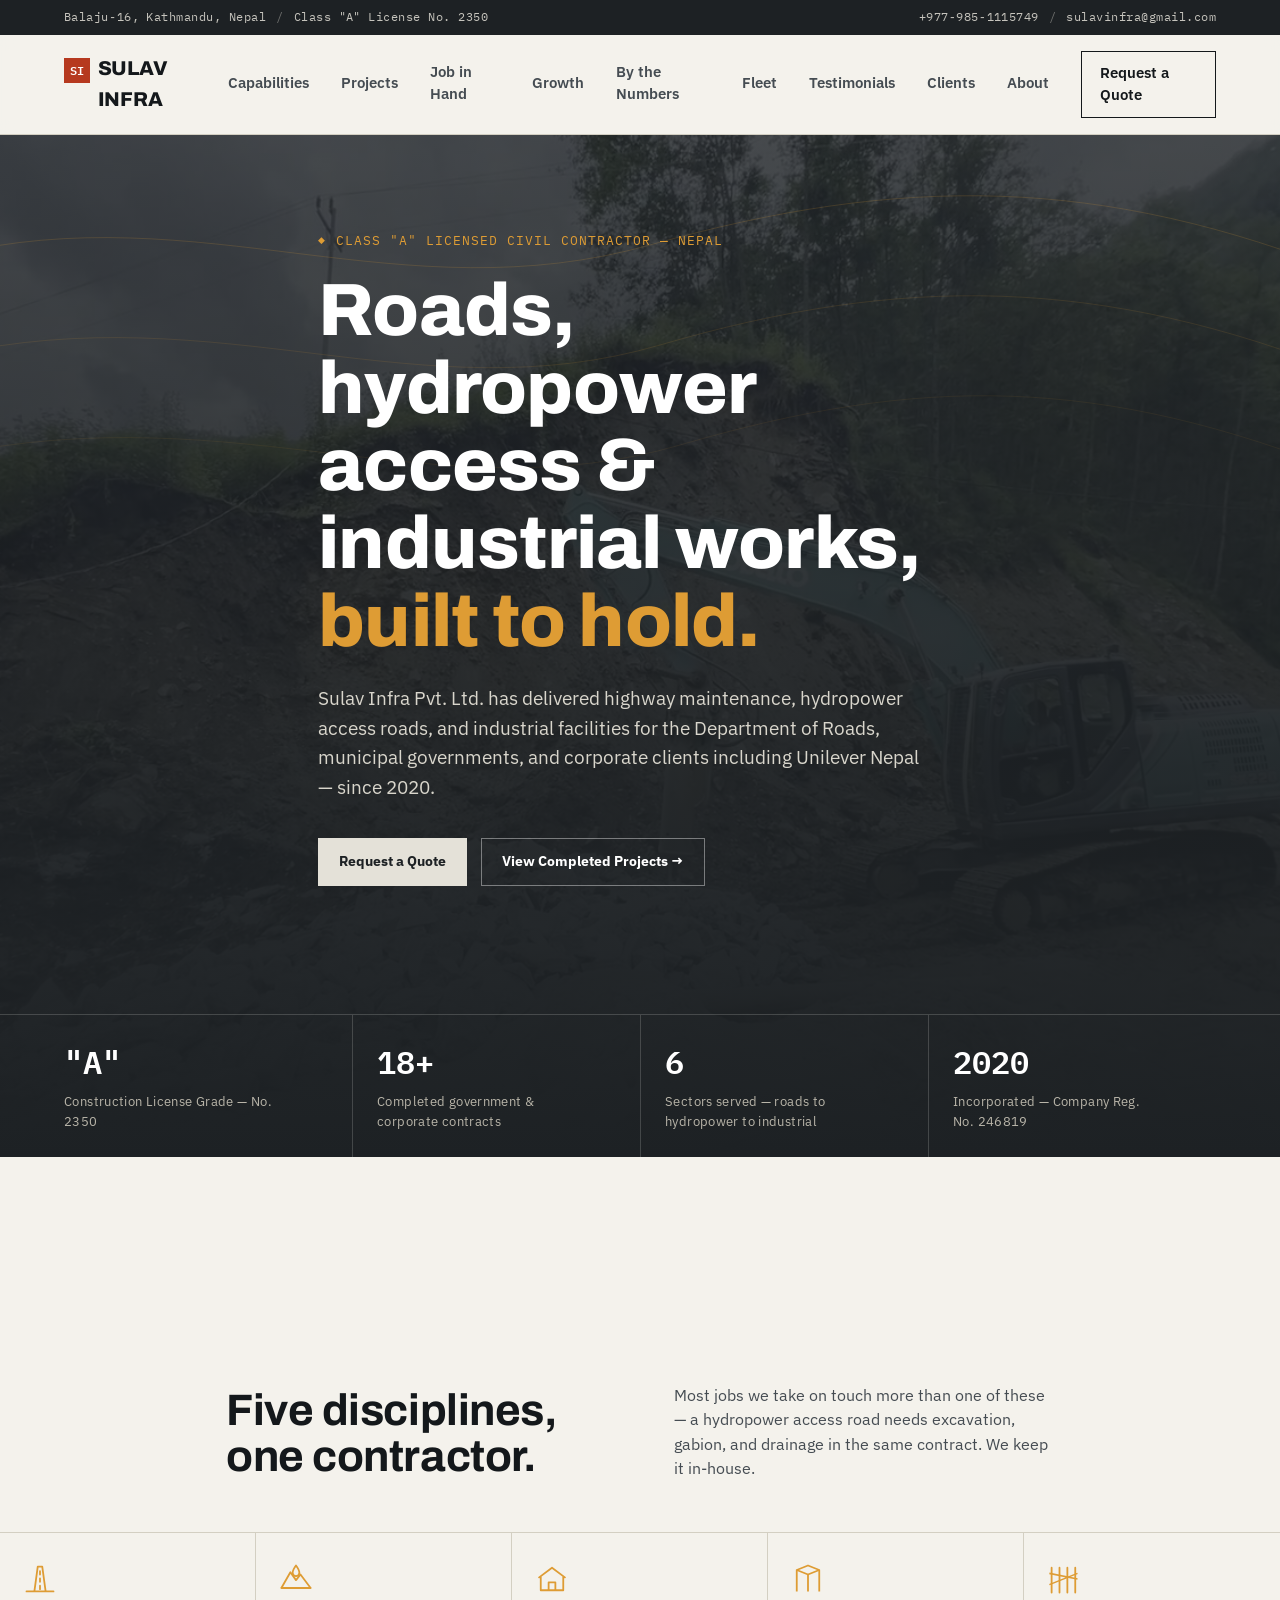
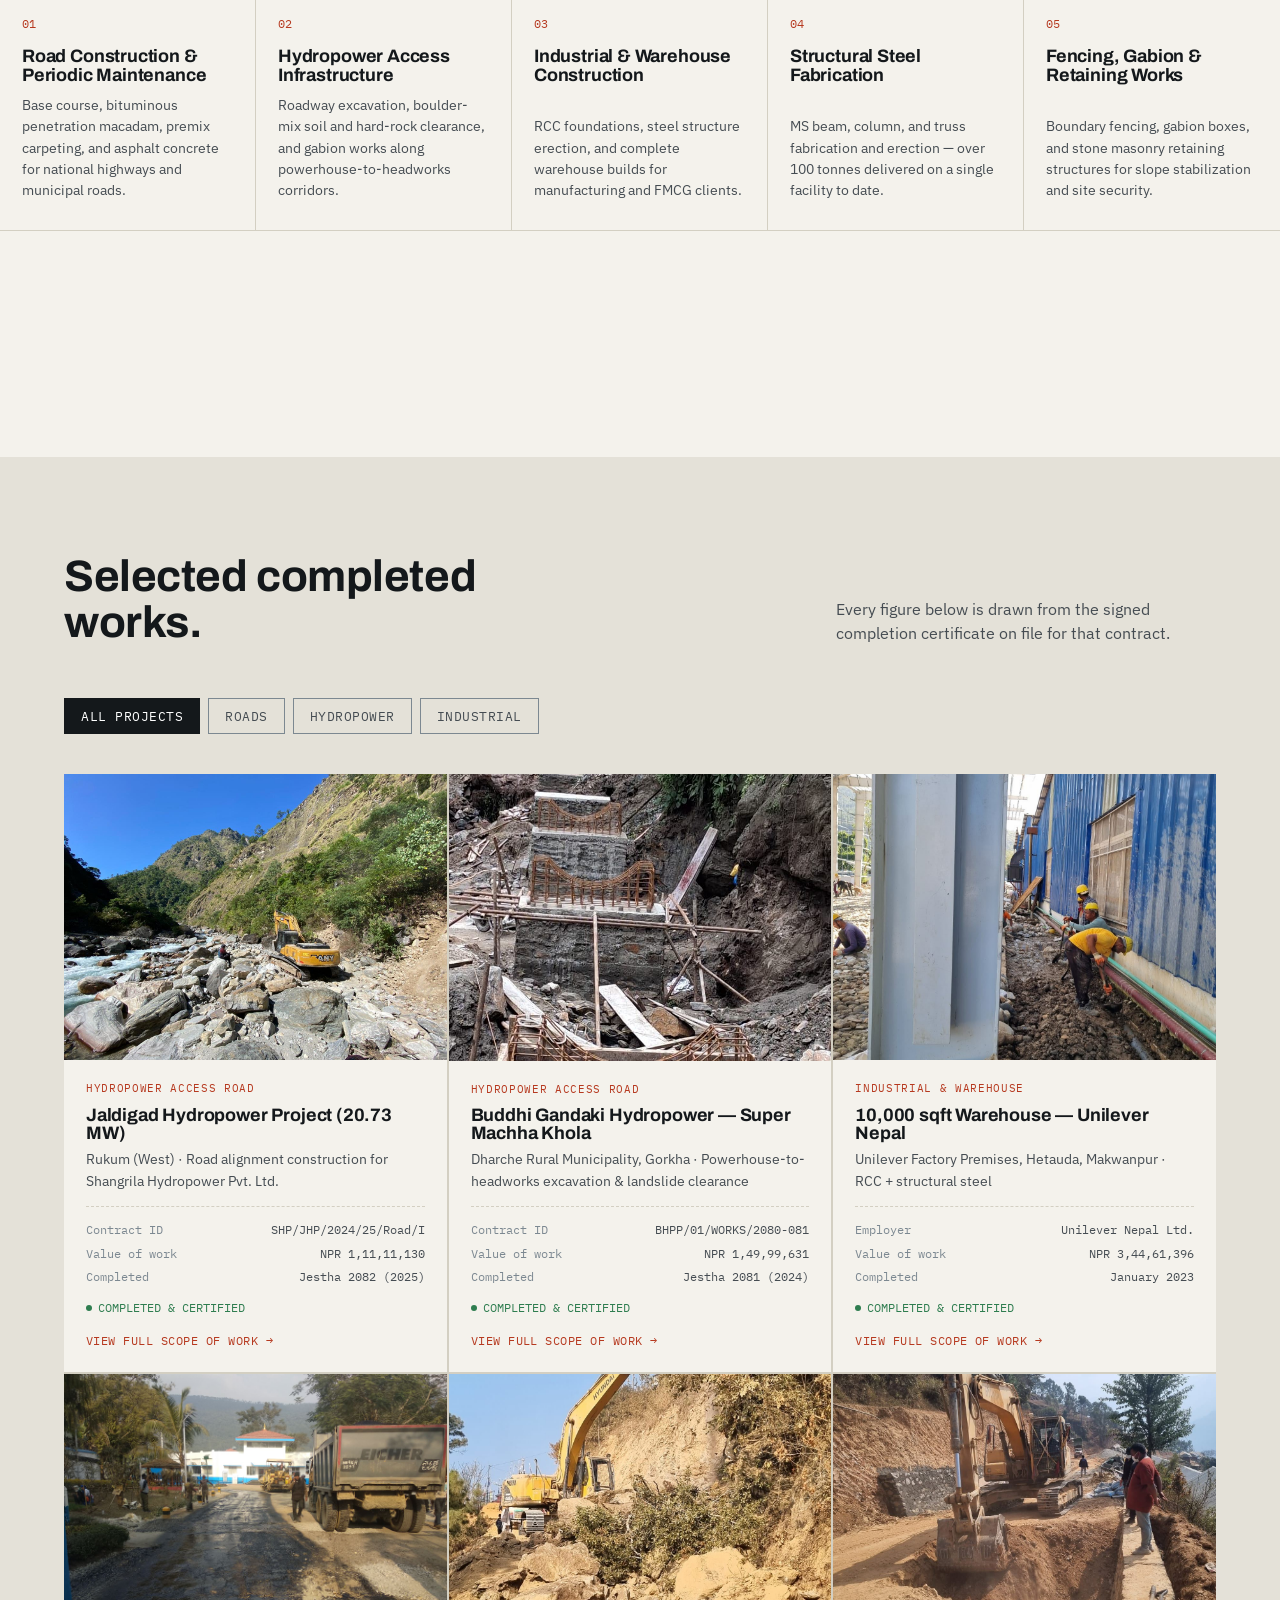
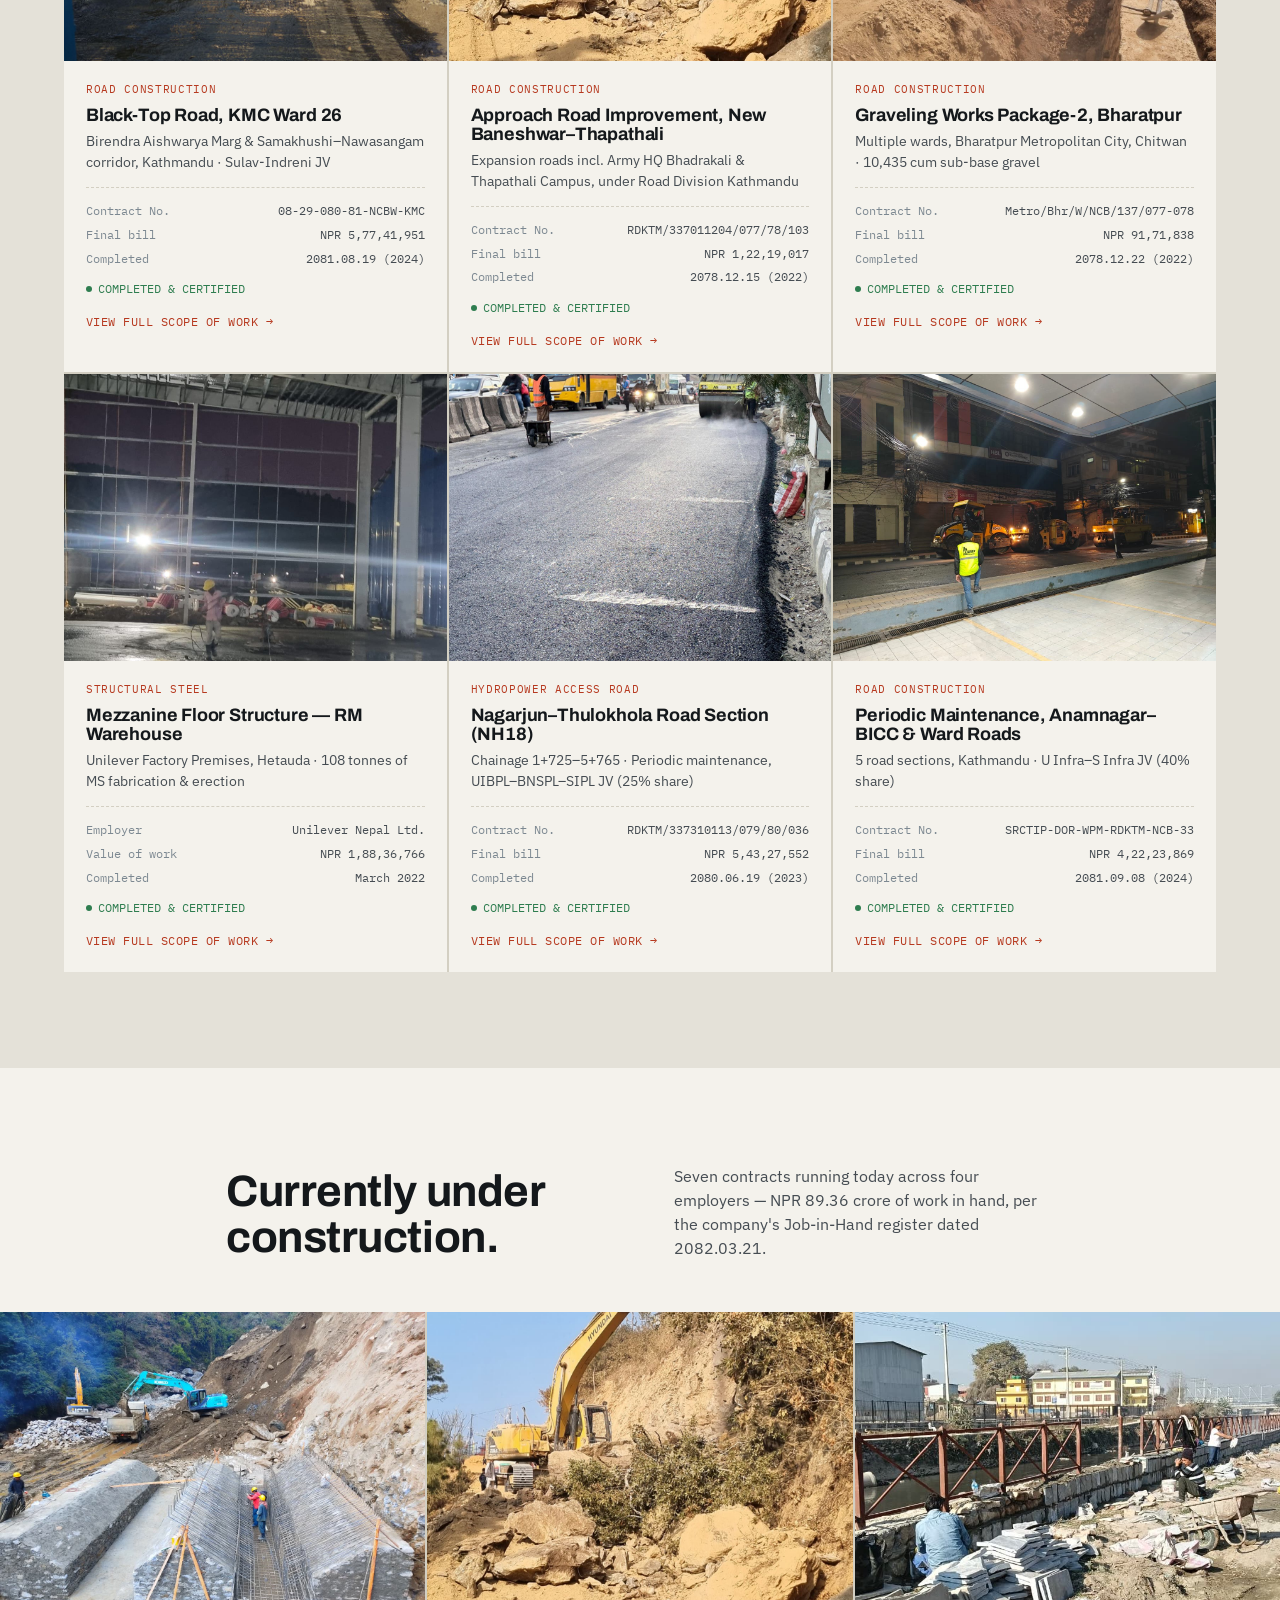
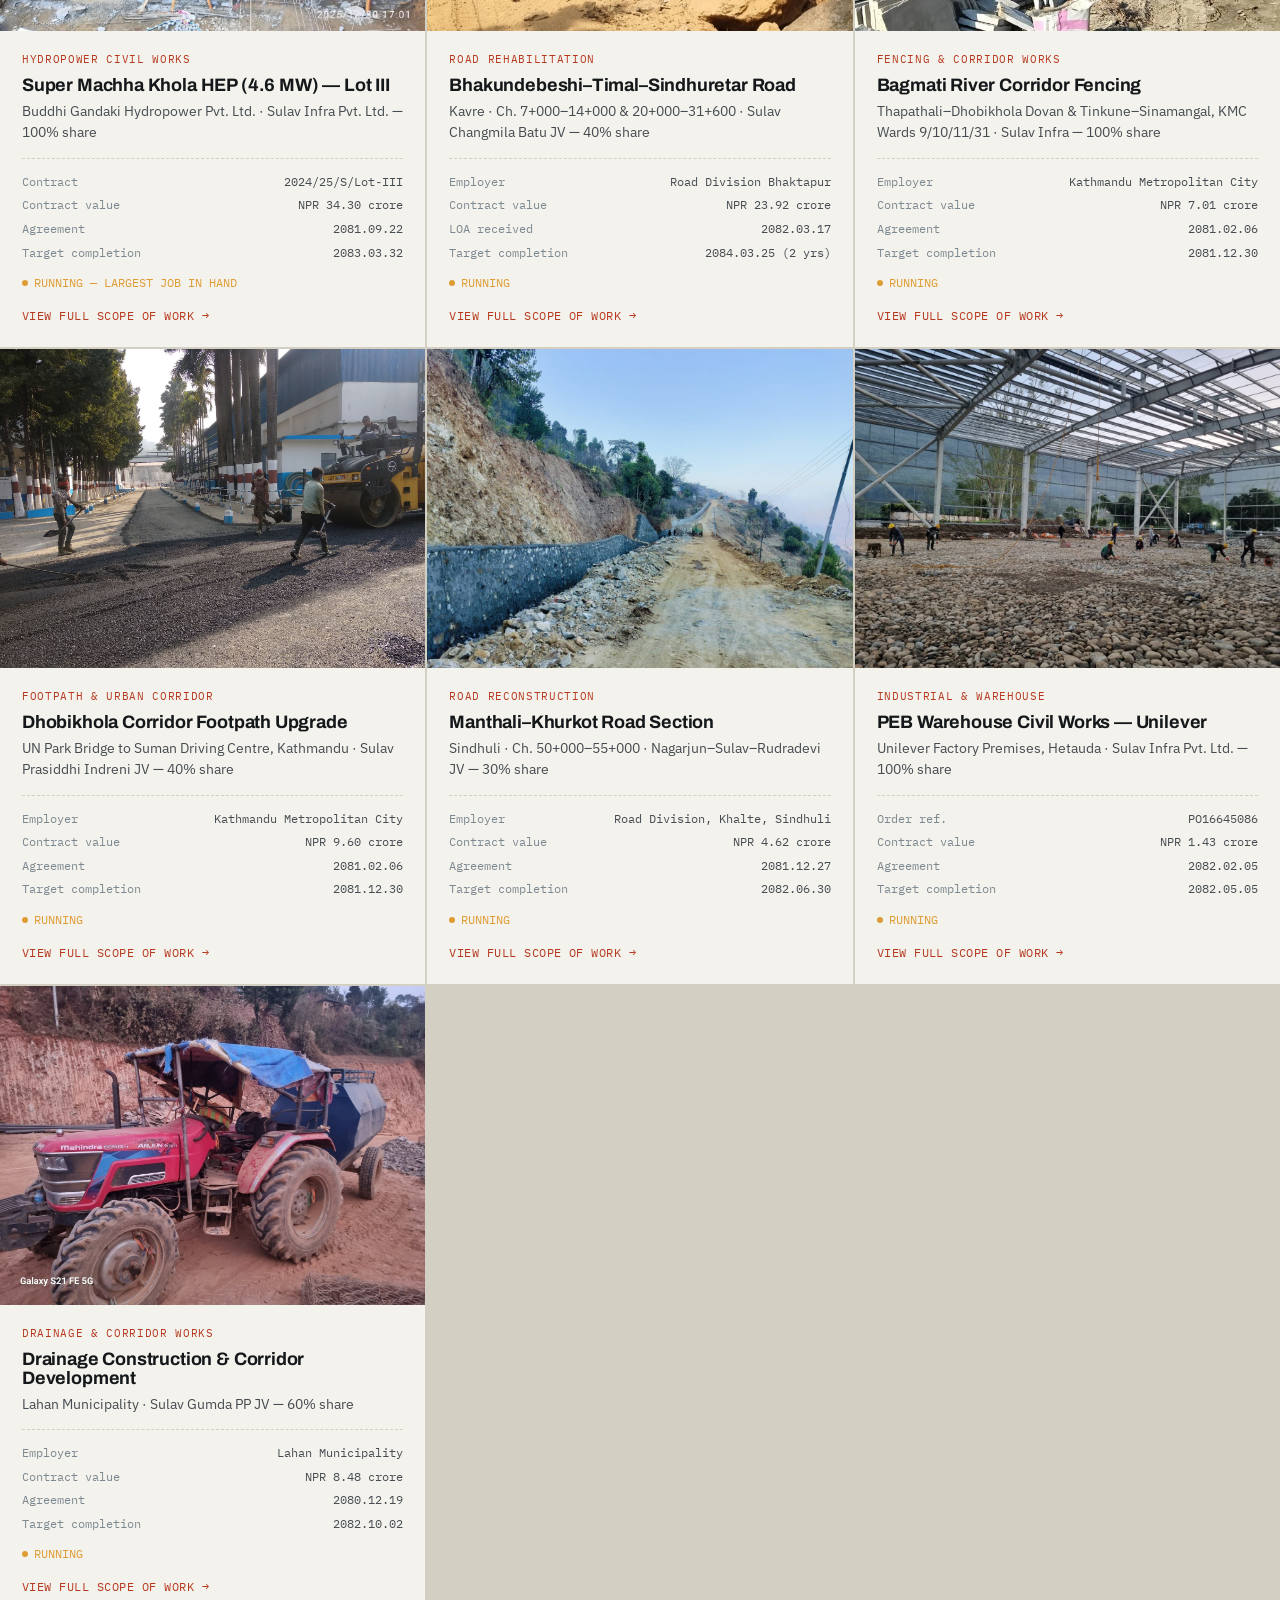
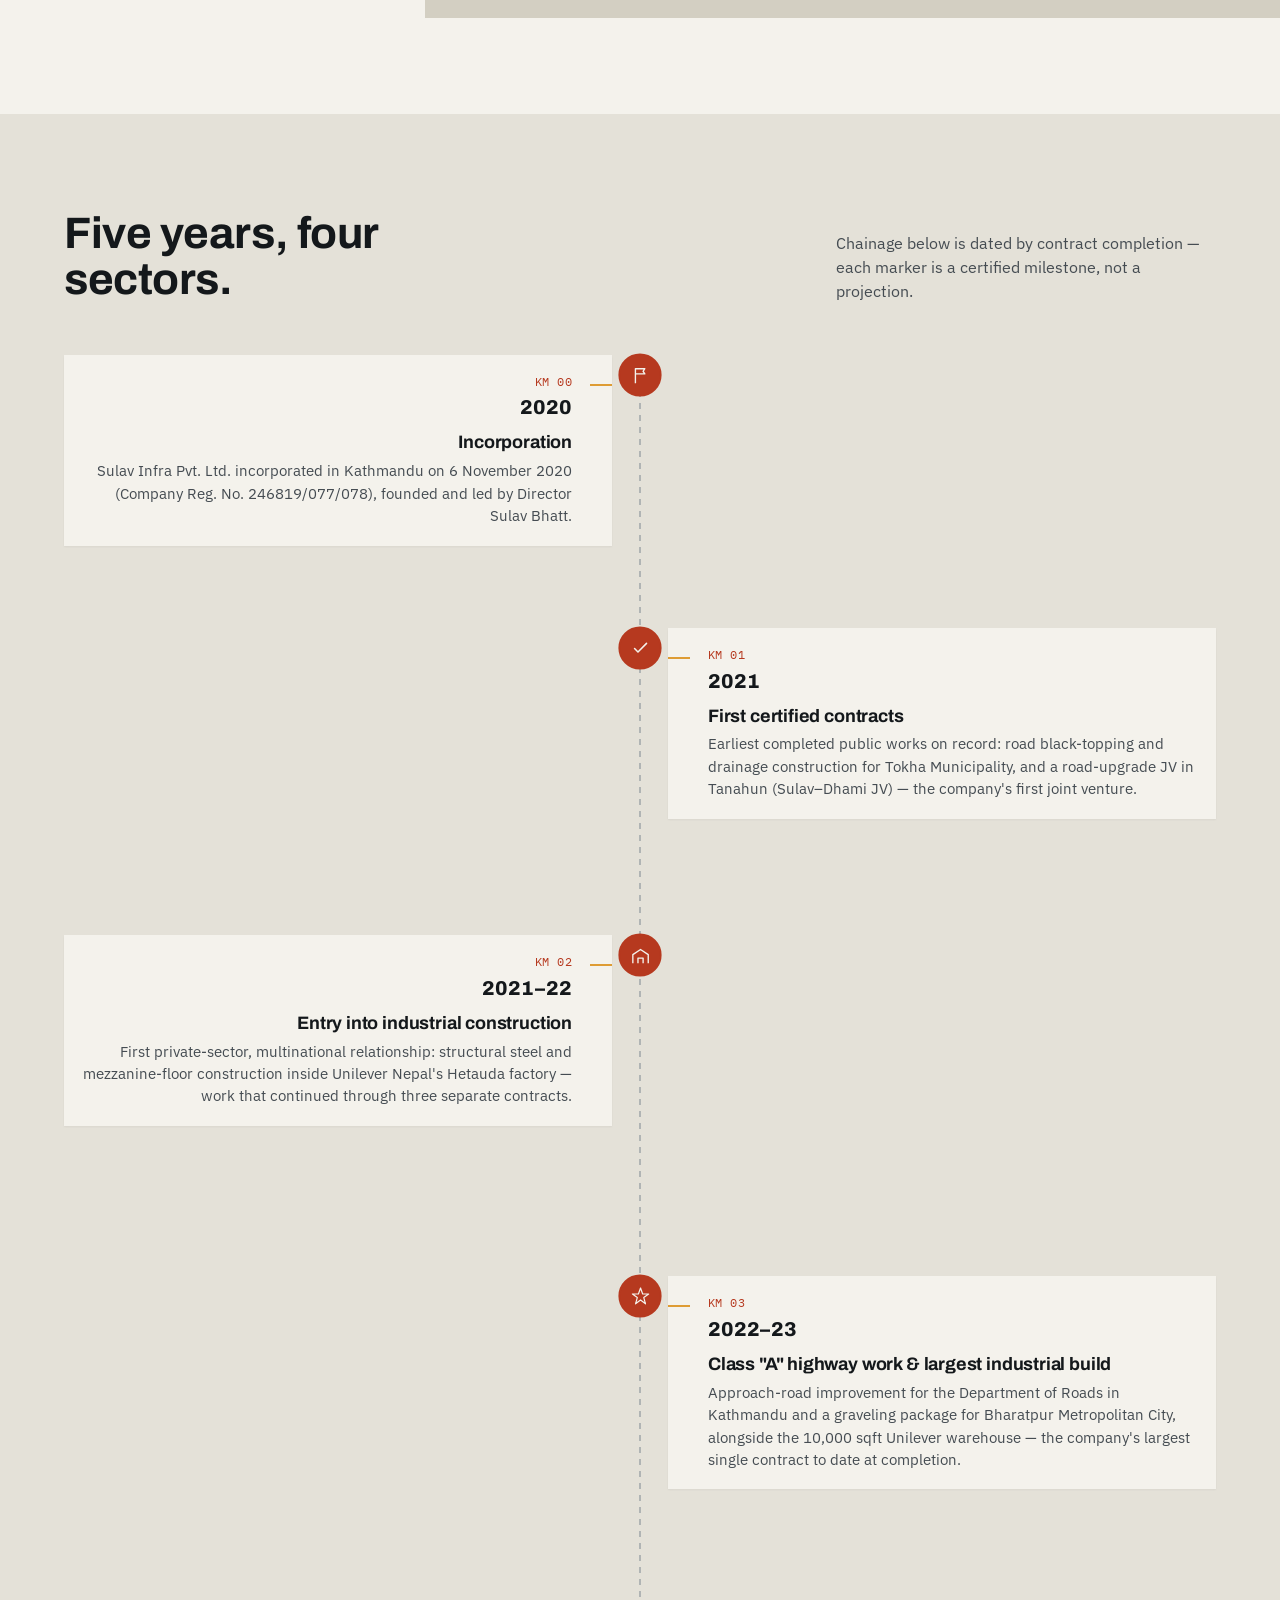
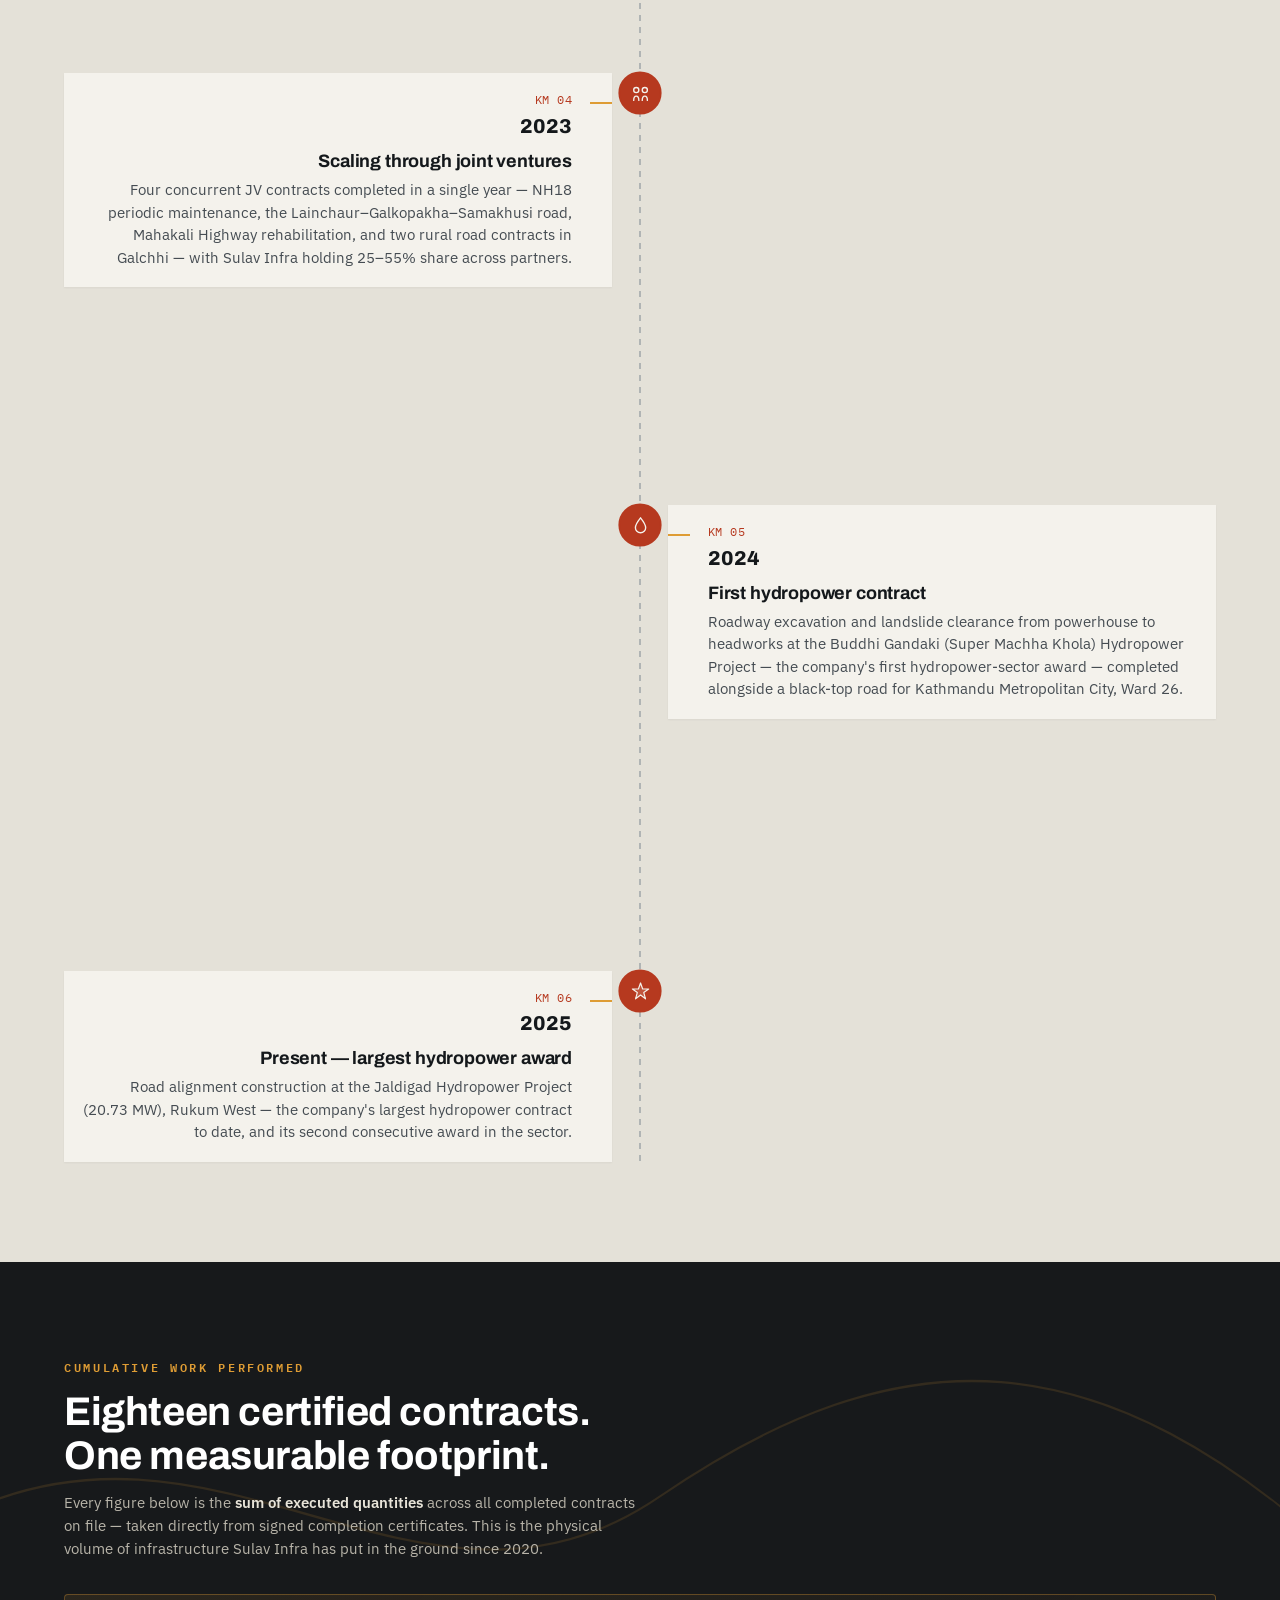
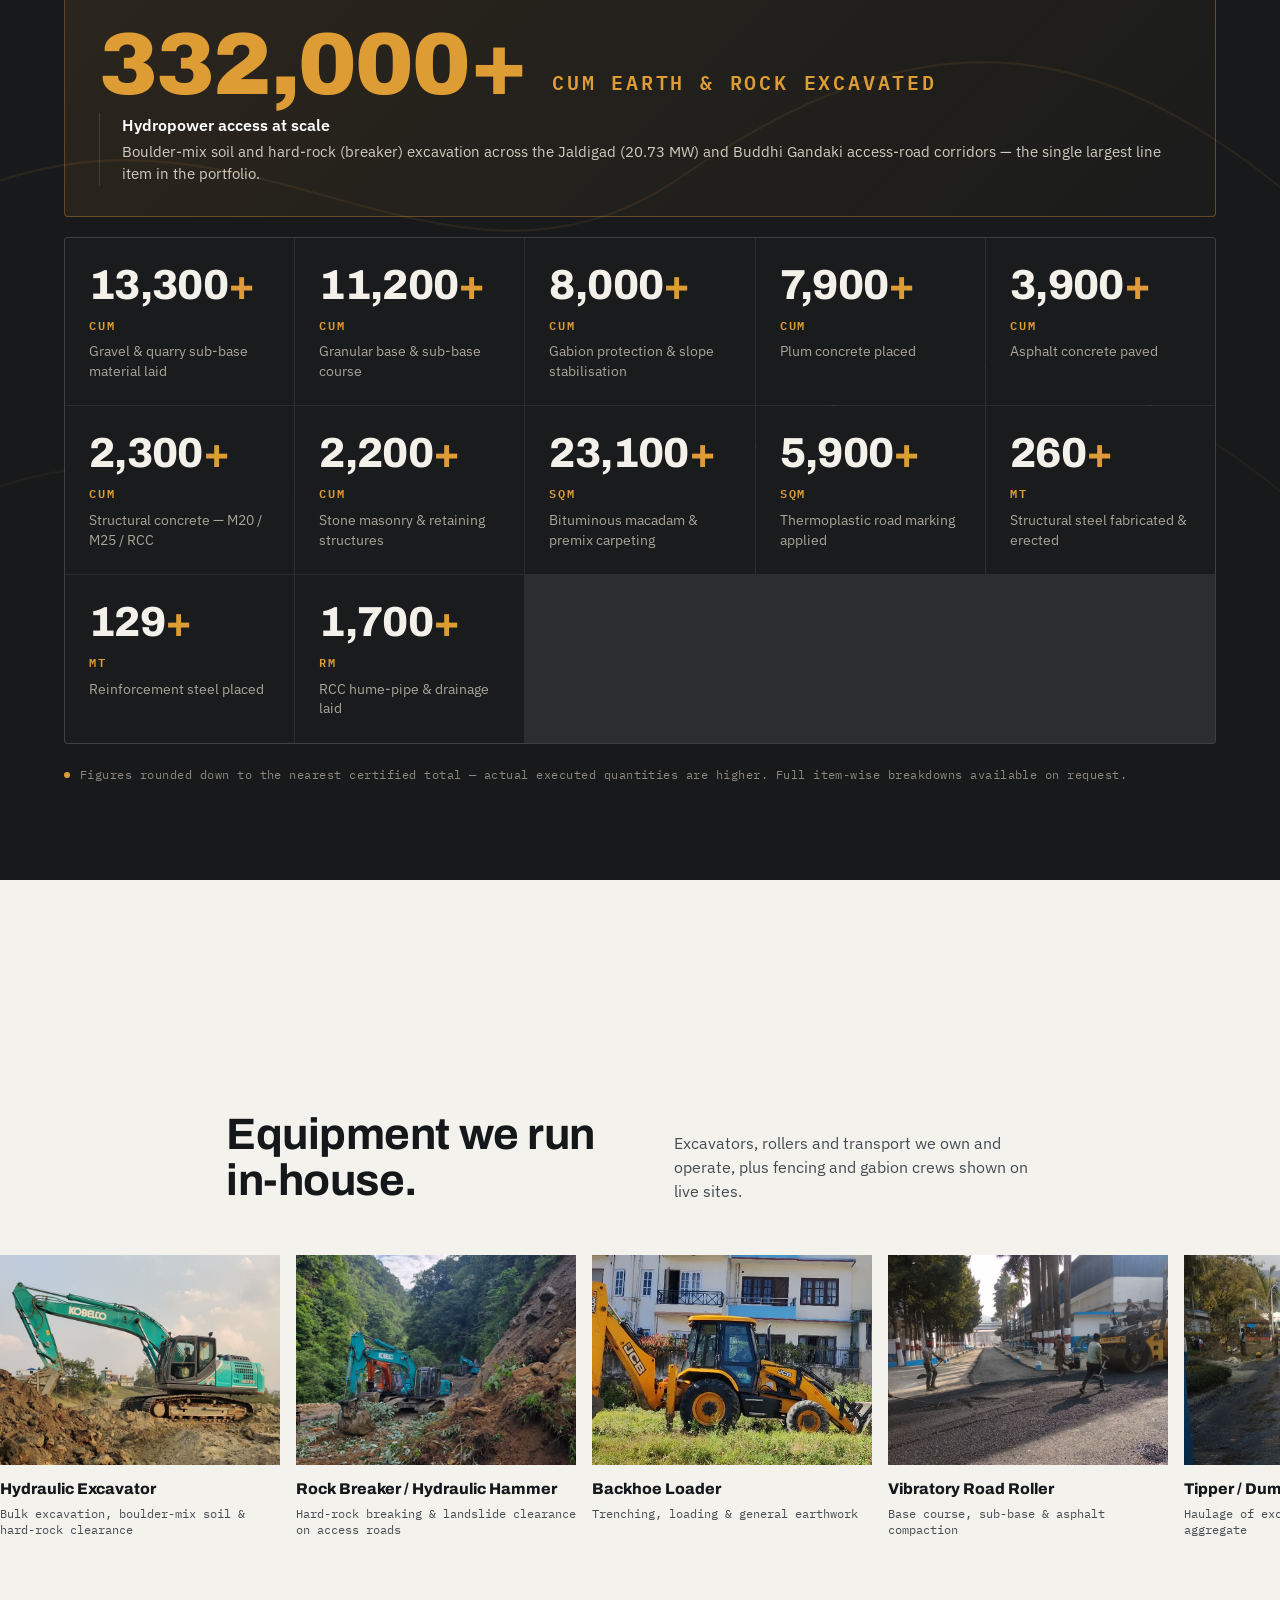
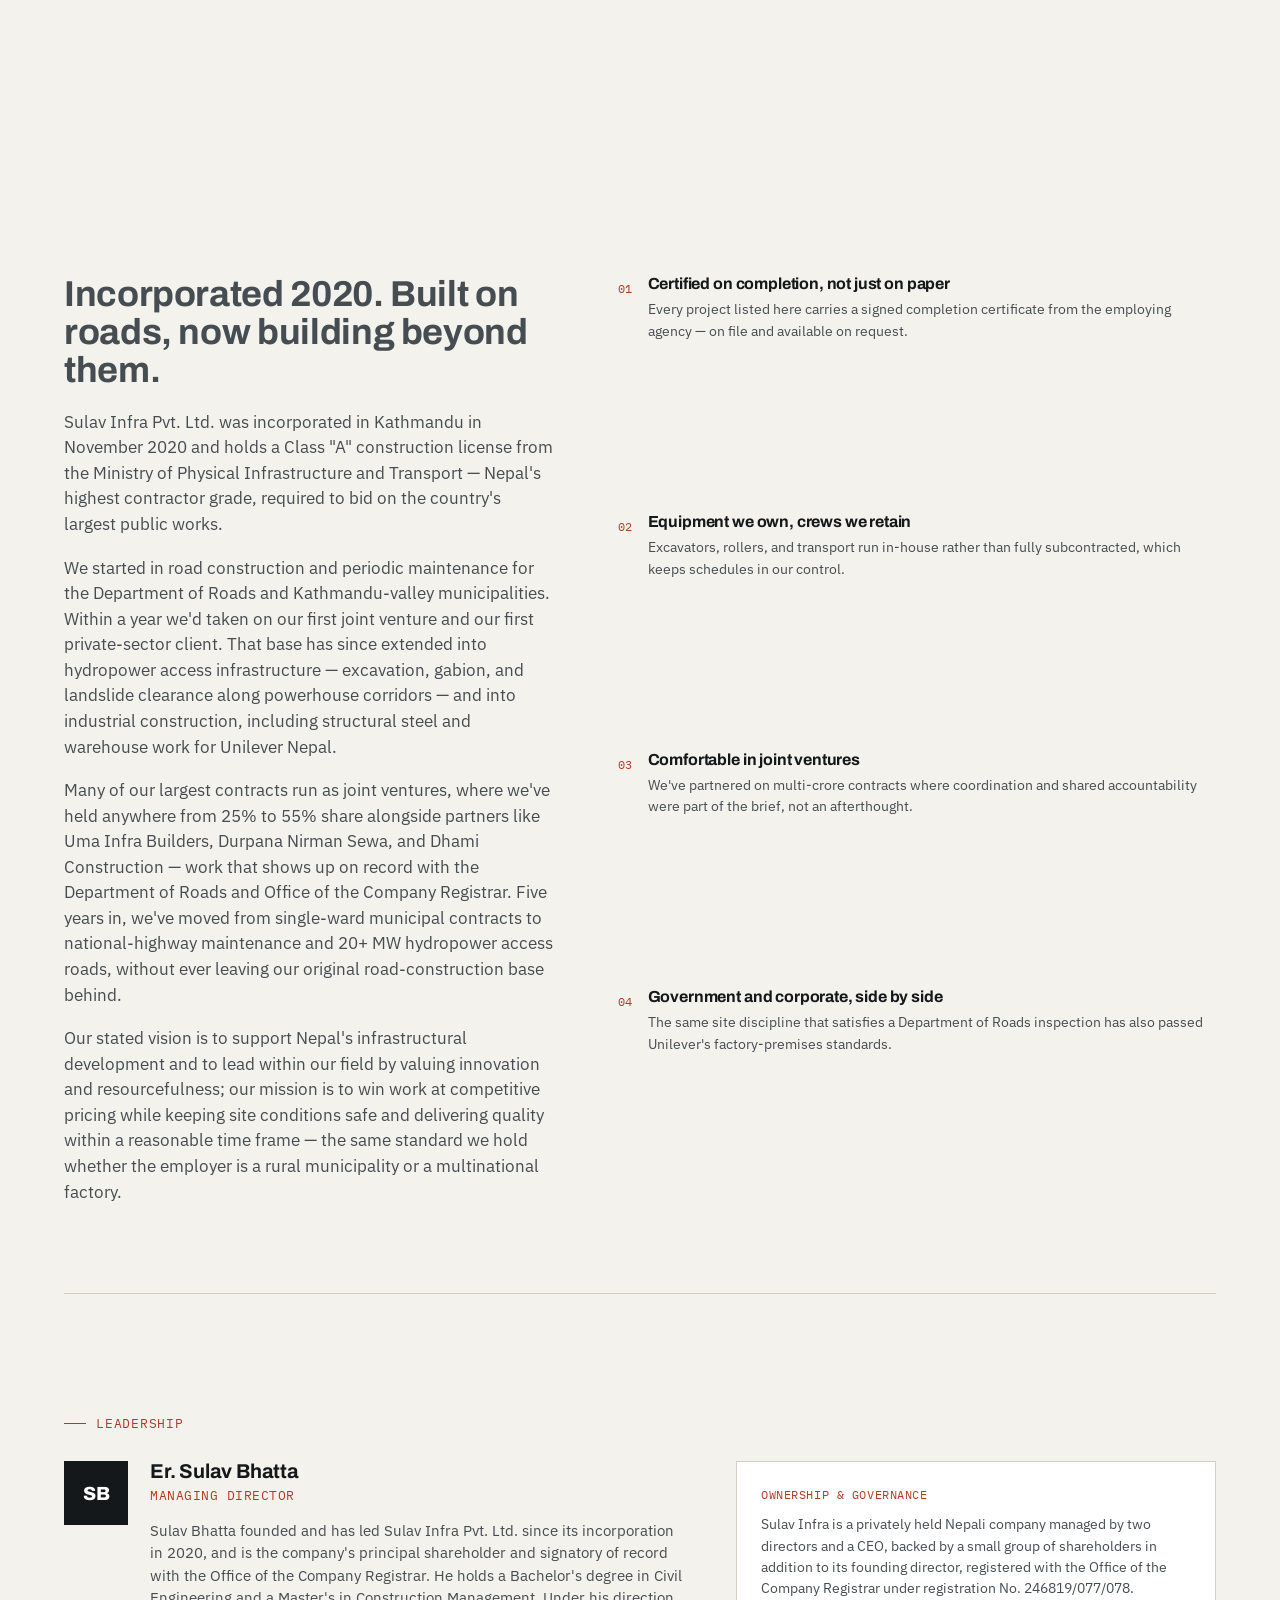
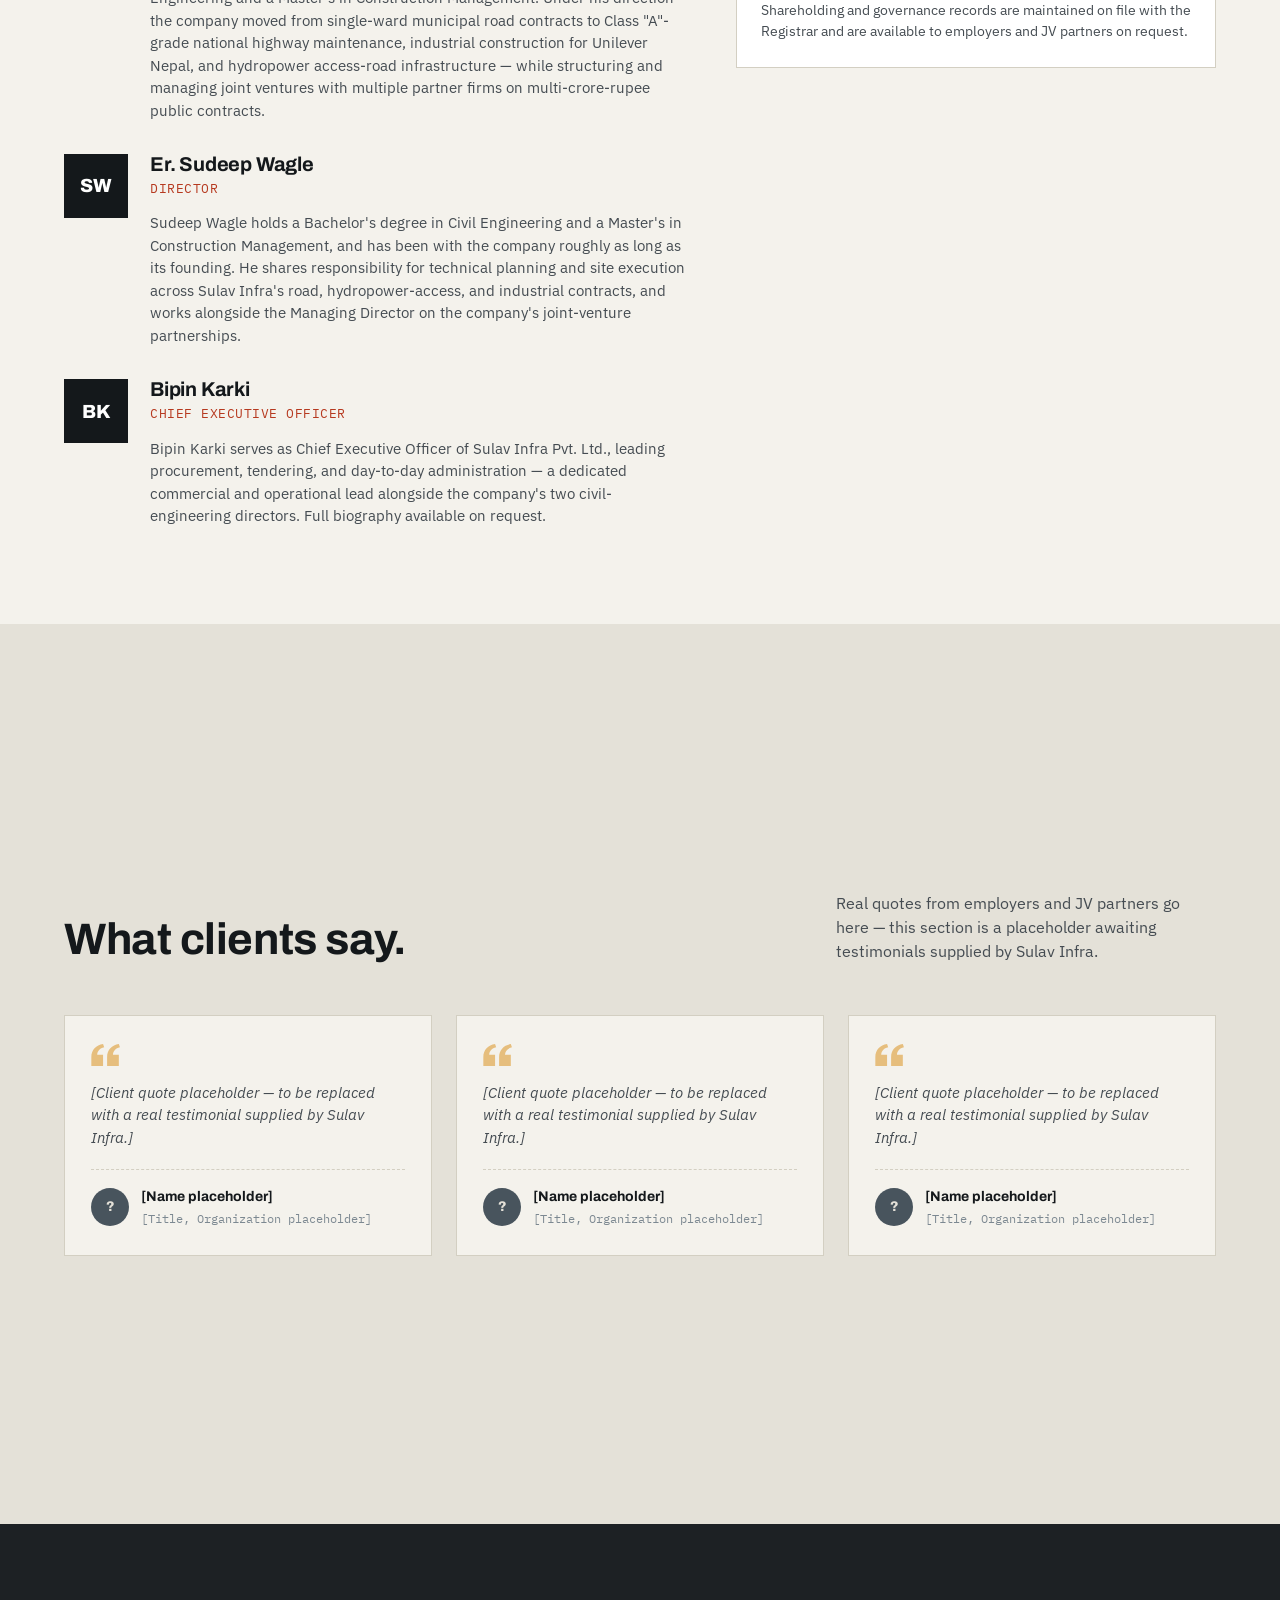
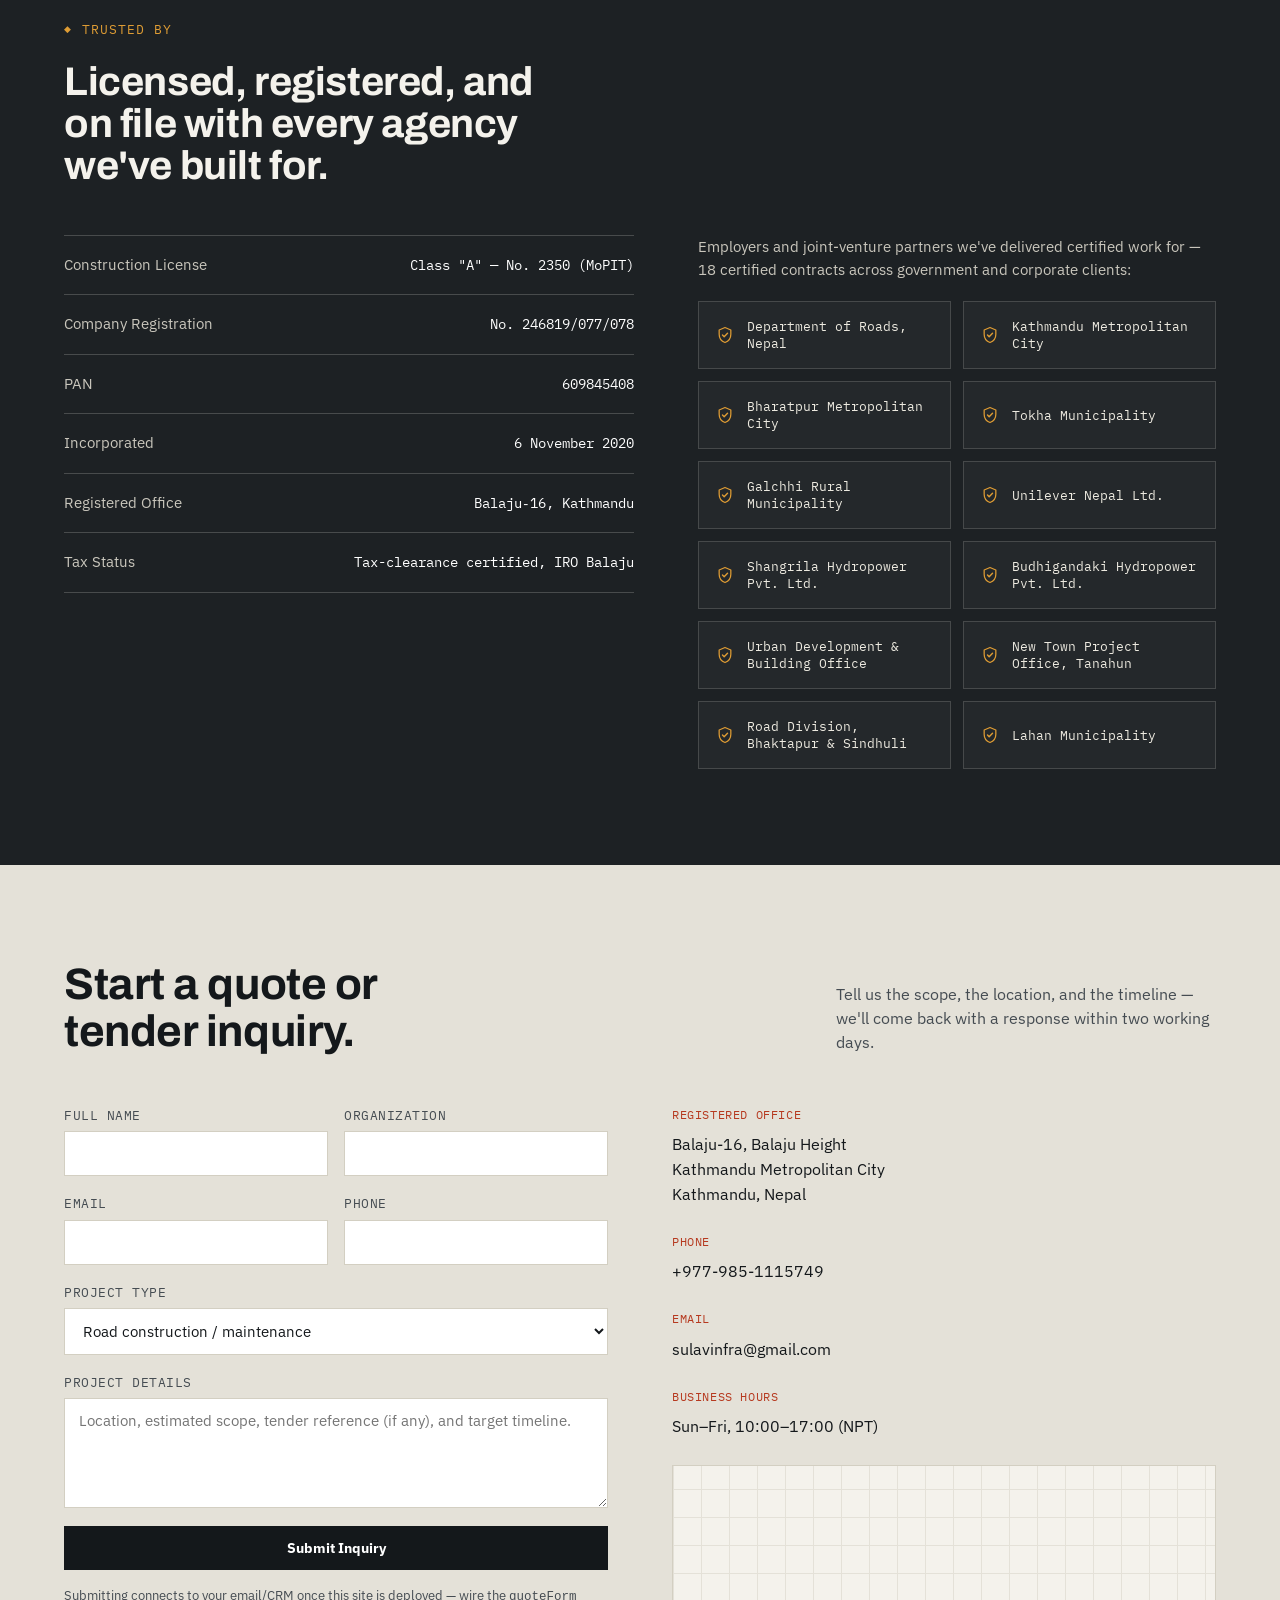
==== index.html @ 2269e553 "Add site photos, project portfolio doc, and update completed-project images Fill in the three comple" ====
<!DOCTYPE html>
<html lang="en">
<head>
<meta charset="UTF-8">
<meta name="viewport" content="width=device-width, initial-scale=1.0">
<title>Sulav Infra Pvt. Ltd. — Class "A" Licensed Contractor, Kathmandu, Nepal</title>
<meta name="description" content="Sulav Infra Pvt. Ltd. is a Class 'A' licensed civil contractor in Kathmandu, Nepal, building roads, hydropower access infrastructure, and industrial facilities for the Department of Roads, municipal governments, and corporate clients including Unilever Nepal.">
<link rel="preconnect" href="https://fonts.googleapis.com">
<link href="https://fonts.googleapis.com/css2?family=Archivo:wght@700;800;900&family=IBM+Plex+Sans:wght@400;500;600;700&family=IBM+Plex+Mono:wght@400;500;600&display=swap" rel="stylesheet">
<link rel="stylesheet" href="assets/css/styles.css">
<noscript><style>.cap,.proj-card,.fleet-item,.pillar,.lead-card,.client-card,.tl-item{opacity:1 !important;transform:none !important;}</style></noscript>
</head>
<body>

<div class="topbar">
  <div class="wrap">
    <div><span>Balaju&#8209;16, Kathmandu, Nepal</span><span class="sep">/</span><span>Class &quot;A&quot; License No. 2350</span></div>
    <div><span>+977&#8209;985&#8209;1115749</span><span class="sep">/</span><span>sulavinfra@gmail.com</span></div>
  </div>
</div>

<header class="site">
  <div class="wrap nav">
    <a href="#top" class="logo"><span class="mark">SI</span> SULAV INFRA</a>
    <nav class="navlinks">
      <a href="#capabilities">Capabilities</a>
      <a href="#projects">Projects</a>
      <a href="#ongoing">Job in Hand</a>
      <a href="#growth">Growth</a>
      <a href="#numbers">By the Numbers</a>
      <a href="#fleet">Fleet</a>
      <a href="#testimonials">Testimonials</a>
      <a href="#clients">Clients</a>
      <a href="#about">About</a>
      <a href="#contact" class="btn ghost" style="padding:10px 18px;">Request a Quote</a>
    </nav>
    <button class="navToggle" aria-label="Menu" id="navToggle">&#9776;</button>
  </div>
</header>

<main id="top">

  <!-- ================= HERO ================= -->
  <section class="hero" style="padding-top:0;padding-bottom:0;">
    <div class="hero-media" style="background-image:url('assets/img/hero/hero-poster.jpg');">
      <video autoplay muted loop playsinline preload="auto" poster="assets/img/hero/hero-poster.jpg">
        <source src="assets/video/hero-bg.mp4" type="video/mp4">
      </video>
    </div>
    <div class="hero-grad"></div>
    <svg class="contour" viewBox="0 0 1280 640" preserveAspectRatio="none" xmlns="http://www.w3.org/2000/svg">
      <g fill="none" stroke="#DE9C34" stroke-width="1">
        <path d="M-50,120 C 200,60 400,180 650,110 S 1100,40 1350,140" opacity="0.5"/>
        <path d="M-50,220 C 220,160 420,280 660,210 S 1100,140 1350,240" opacity="0.35"/>
        <path d="M-50,320 C 240,260 440,380 680,310 S 1100,240 1350,340" opacity="0.22"/>
      </g>
    </svg>
    <div class="wrap hero-inner">
      <div class="eyebrow-row">Class &quot;A&quot; Licensed Civil Contractor &mdash; Nepal</div>
      <h1>Roads, hydropower access &amp; industrial works, <em>built to hold.</em></h1>
      <p class="hero-sub">Sulav Infra Pvt. Ltd. has delivered highway maintenance, hydropower access roads, and industrial facilities for the Department of Roads, municipal governments, and corporate clients including Unilever Nepal &mdash; since 2020.</p>
      <div class="hero-cta">
        <a href="#contact" class="btn on-dark">Request a Quote</a>
        <a href="#projects" class="btn" style="background:transparent;border-color:rgba(255,255,255,0.4);color:#fff;">View Completed Projects &rarr;</a>
      </div>
    </div>
    <div class="statrail">
      <div class="wrap statgrid">
        <div class="statitem"><div class="num" data-final="&quot;A&quot;">&quot;A&quot;</div><div class="lbl">Construction License Grade &mdash; No. 2350</div></div>
        <div class="statitem"><div class="num" data-count="18" data-suffix="+">18+</div><div class="lbl">Completed government &amp; corporate contracts</div></div>
        <div class="statitem"><div class="num" data-count="6">6</div><div class="lbl">Sectors served &mdash; roads to hydropower to industrial</div></div>
        <div class="statitem"><div class="num" data-count="2020">2020</div><div class="lbl">Incorporated &mdash; Company Reg. No. 246819</div></div>
      </div>
    </div>
  </section>

  <!-- ================= CAPABILITIES ================= -->
  <section id="capabilities">
    <div class="wrap">
      <div class="section-head">
        <h2>Five disciplines, one contractor.</h2>
        <p class="desc">Most jobs we take on touch more than one of these &mdash; a hydropower access road needs excavation, gabion, and drainage in the same contract. We keep it in-house.</p>
      </div>
    </div>
    <div class="wrap" style="padding:0;">
      <div class="cap-grid">
        <div class="cap">
          <div>
            <div class="cap-icon"><svg viewBox="0 0 32 32" fill="none" xmlns="http://www.w3.org/2000/svg"><path d="M11 27L14 5H18L21 27" stroke="currentColor" stroke-width="1.6" stroke-linejoin="round"/><path d="M16 9V12M16 15.5V18.5M16 22V25" stroke="currentColor" stroke-width="1.6" stroke-linecap="round"/><path d="M4 27H28" stroke="currentColor" stroke-width="1.6" stroke-linecap="round"/></svg></div>
            <div class="capnum">01</div><h3>Road Construction &amp; Periodic Maintenance</h3>
          </div>
          <p>Base course, bituminous penetration macadam, premix carpeting, and asphalt concrete for national highways and municipal roads.</p>
        </div>
        <div class="cap">
          <div>
            <div class="cap-icon"><svg viewBox="0 0 32 32" fill="none" xmlns="http://www.w3.org/2000/svg"><path d="M3 24L11 10L16 17L20 12L29 24" stroke="currentColor" stroke-width="1.6" stroke-linejoin="round"/><path d="M16 4C16 4 13 8 13 10.5C13 12.15 14.35 13.5 16 13.5C17.65 13.5 19 12.15 19 10.5C19 8 16 4 16 4Z" stroke="currentColor" stroke-width="1.6" stroke-linejoin="round"/><path d="M3 24H29" stroke="currentColor" stroke-width="1.6" stroke-linecap="round"/></svg></div>
            <div class="capnum">02</div><h3>Hydropower Access Infrastructure</h3>
          </div>
          <p>Roadway excavation, boulder-mix soil and hard-rock clearance, and gabion works along powerhouse-to-headworks corridors.</p>
        </div>
        <div class="cap">
          <div>
            <div class="cap-icon"><svg viewBox="0 0 32 32" fill="none" xmlns="http://www.w3.org/2000/svg"><path d="M4 15L16 6L28 15" stroke="currentColor" stroke-width="1.6" stroke-linejoin="round"/><path d="M6 14V26H26V14" stroke="currentColor" stroke-width="1.6" stroke-linejoin="round"/><path d="M13 26V19H19V26" stroke="currentColor" stroke-width="1.6" stroke-linejoin="round"/></svg></div>
            <div class="capnum">03</div><h3>Industrial &amp; Warehouse Construction</h3>
          </div>
          <p>RCC foundations, steel structure erection, and complete warehouse builds for manufacturing and FMCG clients.</p>
        </div>
        <div class="cap">
          <div>
            <div class="cap-icon"><svg viewBox="0 0 32 32" fill="none" xmlns="http://www.w3.org/2000/svg"><path d="M6 27V8L16 4L26 8V27" stroke="currentColor" stroke-width="1.6" stroke-linejoin="round"/><path d="M6 8L16 12L26 8" stroke="currentColor" stroke-width="1.6" stroke-linejoin="round"/><path d="M16 12V27" stroke="currentColor" stroke-width="1.6"/></svg></div>
            <div class="capnum">04</div><h3>Structural Steel Fabrication</h3>
          </div>
          <p>MS beam, column, and truss fabrication and erection &mdash; over 100 tonnes delivered on a single facility to date.</p>
        </div>
        <div class="cap">
          <div>
            <div class="cap-icon"><svg viewBox="0 0 32 32" fill="none" xmlns="http://www.w3.org/2000/svg"><path d="M5 28V6M12 28V6M19 28V6M26 28V6" stroke="currentColor" stroke-width="1.6" stroke-linecap="round"/><path d="M3 11L28 16M3 21L28 11" stroke="currentColor" stroke-width="1.4"/></svg></div>
            <div class="capnum">05</div><h3>Fencing, Gabion &amp; Retaining Works</h3>
          </div>
          <p>Boundary fencing, gabion boxes, and stone masonry retaining structures for slope stabilization and site security.</p>
        </div>
      </div>
    </div>
  </section>

  <!-- ================= PROJECTS ================= -->
  <section id="projects" style="background:var(--concrete);">
    <div class="wrap">
      <div class="section-head">
        <h2>Selected completed works.</h2>
        <p class="desc">Every figure below is drawn from the signed completion certificate on file for that contract.</p>
      </div>

      <div class="filters" role="tablist" aria-label="Filter projects by category">
        <button class="filter active" data-filter="all">All Projects</button>
        <button class="filter" data-filter="roads">Roads</button>
        <button class="filter" data-filter="hydropower">Hydropower</button>
        <button class="filter" data-filter="industrial">Industrial</button>
      </div>

      <div class="proj-grid" id="projGrid">

        <article class="proj-card" data-cat="hydropower" data-detail="d-jaldigad" tabindex="0" role="button" aria-haspopup="dialog">
          <div class="proj-media"><img loading="lazy" src="assets/img/hydropower/hydropower-jaldigad.jpg" alt="Roadway excavation through river gorge, Jaldigad Hydropower access road"></div>
          <div class="proj-body">
            <div class="proj-cat">Hydropower Access Road</div>
            <h3>Jaldigad Hydropower Project (20.73 MW)</h3>
            <p style="font-size:13.8px;color:var(--ink-soft);margin-top:6px;">Rukum (West) &middot; Road alignment construction for Shangrila Hydropower Pvt. Ltd.</p>
            <div class="proj-meta">
              <div class="row"><span>Contract ID</span><span>SHP/JHP/2024/25/Road/I</span></div>
              <div class="row"><span>Value of work</span><span>NPR 1,11,11,130</span></div>
              <div class="row"><span>Completed</span><span>Jestha 2082 (2025)</span></div>
            </div>
            <div class="status">Completed &amp; certified</div>
            <button type="button" class="proj-more">View full scope of work &rarr;</button>
          </div>
        </article>

        <article class="proj-card" data-cat="hydropower" data-detail="d-smkbgh" tabindex="0" role="button" aria-haspopup="dialog">
          <div class="proj-media"><img loading="lazy" src="assets/img/hydropower/hydropower-2.jpg" alt="Powerhouse to headworks access road, Buddhi Gandaki Hydropower Project"></div>
          <div class="proj-body">
            <div class="proj-cat">Hydropower Access Road</div>
            <h3>Buddhi Gandaki Hydropower &mdash; Super Machha Khola</h3>
            <p style="font-size:13.8px;color:var(--ink-soft);margin-top:6px;">Dharche Rural Municipality, Gorkha &middot; Powerhouse-to-headworks excavation &amp; landslide clearance</p>
            <div class="proj-meta">
              <div class="row"><span>Contract ID</span><span>BHPP/01/WORKS/2080-081</span></div>
              <div class="row"><span>Value of work</span><span>NPR 1,49,99,631</span></div>
              <div class="row"><span>Completed</span><span>Jestha 2081 (2024)</span></div>
            </div>
            <div class="status">Completed &amp; certified</div>
            <button type="button" class="proj-more">View full scope of work &rarr;</button>
          </div>
        </article>

        <article class="proj-card" data-cat="industrial" data-detail="d-unl-wh10k" tabindex="0" role="button" aria-haspopup="dialog">
          <div class="proj-media"><img loading="lazy" src="assets/img/industrial/industrial-1.jpg" alt="Steel structure warehouse construction at Unilever Nepal factory, Hetauda"></div>
          <div class="proj-body">
            <div class="proj-cat">Industrial &amp; Warehouse</div>
            <h3>10,000 sqft Warehouse &mdash; Unilever Nepal</h3>
            <p style="font-size:13.8px;color:var(--ink-soft);margin-top:6px;">Unilever Factory Premises, Hetauda, Makwanpur &middot; RCC + structural steel</p>
            <div class="proj-meta">
              <div class="row"><span>Employer</span><span>Unilever Nepal Ltd.</span></div>
              <div class="row"><span>Value of work</span><span>NPR 3,44,61,396</span></div>
              <div class="row"><span>Completed</span><span>January 2023</span></div>
            </div>
            <div class="status">Completed &amp; certified</div>
            <button type="button" class="proj-more">View full scope of work &rarr;</button>
          </div>
        </article>

        <article class="proj-card" data-cat="roads" data-detail="d-kmc26" tabindex="0" role="button" aria-haspopup="dialog">
          <div class="proj-media"><img loading="lazy" src="assets/img/roads/roads-1.jpg" alt="Black-top road construction at Birendra Aishwarya Marga, Kathmandu Metropolitan City Ward 26"></div>
          <div class="proj-body">
            <div class="proj-cat">Road Construction</div>
            <h3>Black-Top Road, KMC Ward 26</h3>
            <p style="font-size:13.8px;color:var(--ink-soft);margin-top:6px;">Birendra Aishwarya Marg &amp; Samakhushi&ndash;Nawasangam corridor, Kathmandu &middot; Sulav-Indreni JV</p>
            <div class="proj-meta">
              <div class="row"><span>Contract No.</span><span>08-29-080-81-NCBW-KMC</span></div>
              <div class="row"><span>Final bill</span><span>NPR 5,77,41,951</span></div>
              <div class="row"><span>Completed</span><span>2081.08.19 (2024)</span></div>
            </div>
            <div class="status">Completed &amp; certified</div>
            <button type="button" class="proj-more">View full scope of work &rarr;</button>
          </div>
        </article>

        <article class="proj-card" data-cat="roads" data-detail="d-baneshwar" tabindex="0" role="button" aria-haspopup="dialog">
          <div class="proj-media"><img loading="lazy" src="assets/img/roads/roads-4.jpg" alt="Hillside road excavation and formation works"></div>
          <div class="proj-body">
            <div class="proj-cat">Road Construction</div>
            <h3>Approach Road Improvement, New Baneshwar&ndash;Thapathali</h3>
            <p style="font-size:13.8px;color:var(--ink-soft);margin-top:6px;">Expansion roads incl. Army HQ Bhadrakali &amp; Thapathali Campus, under Road Division Kathmandu</p>
            <div class="proj-meta">
              <div class="row"><span>Contract No.</span><span>RDKTM/337011204/077/78/103</span></div>
              <div class="row"><span>Final bill</span><span>NPR 1,22,19,017</span></div>
              <div class="row"><span>Completed</span><span>2078.12.15 (2022)</span></div>
            </div>
            <div class="status">Completed &amp; certified</div>
            <button type="button" class="proj-more">View full scope of work &rarr;</button>
          </div>
        </article>

        <article class="proj-card" data-cat="roads" data-detail="d-bharatpur-grav" tabindex="0" role="button" aria-haspopup="dialog">
          <div class="proj-media"><img loading="lazy" src="assets/img/roads/roads-7.jpg" alt="Graveling and sub-base works, Bharatpur Metropolitan City"></div>
          <div class="proj-body">
            <div class="proj-cat">Road Construction</div>
            <h3>Graveling Works Package&#8209;2, Bharatpur</h3>
            <p style="font-size:13.8px;color:var(--ink-soft);margin-top:6px;">Multiple wards, Bharatpur Metropolitan City, Chitwan &middot; 10,435 cum sub-base gravel</p>
            <div class="proj-meta">
              <div class="row"><span>Contract No.</span><span>Metro/Bhr/W/NCB/137/077-078</span></div>
              <div class="row"><span>Final bill</span><span>NPR 91,71,838</span></div>
              <div class="row"><span>Completed</span><span>2078.12.22 (2022)</span></div>
            </div>
            <div class="status">Completed &amp; certified</div>
            <button type="button" class="proj-more">View full scope of work &rarr;</button>
          </div>
        </article>

        <article class="proj-card" data-cat="industrial" data-detail="d-unl-mezz" tabindex="0" role="button" aria-haspopup="dialog">
          <div class="proj-media"><img loading="lazy" src="assets/img/industrial/industrial-6.jpg" alt="Industrial steel structure fabrication and erection works"></div>
          <div class="proj-body">
            <div class="proj-cat">Structural Steel</div>
            <h3>Mezzanine Floor Structure &mdash; RM Warehouse</h3>
            <p style="font-size:13.8px;color:var(--ink-soft);margin-top:6px;">Unilever Factory Premises, Hetauda &middot; 108 tonnes of MS fabrication &amp; erection</p>
            <div class="proj-meta">
              <div class="row"><span>Employer</span><span>Unilever Nepal Ltd.</span></div>
              <div class="row"><span>Value of work</span><span>NPR 1,88,36,766</span></div>
              <div class="row"><span>Completed</span><span>March 2022</span></div>
            </div>
            <div class="status">Completed &amp; certified</div>
            <button type="button" class="proj-more">View full scope of work &rarr;</button>
          </div>
        </article>

        <article class="proj-card" data-cat="hydropower" data-detail="d-nh18" tabindex="0" role="button" aria-haspopup="dialog">
          <div class="proj-media"><img loading="lazy" src="assets/img/roads/roads-nh18.jpg" alt="Asphalt overlay and compaction, Nagarjun&ndash;Thulokhola Road (NH18)"></div>
          <div class="proj-body">
            <div class="proj-cat">Hydropower Access Road</div>
            <h3>Nagarjun&ndash;Thulokhola Road Section (NH18)</h3>
            <p style="font-size:13.8px;color:var(--ink-soft);margin-top:6px;">Chainage 1+725&ndash;5+765 &middot; Periodic maintenance, UIBPL&ndash;BNSPL&ndash;SIPL JV (25% share)</p>
            <div class="proj-meta">
              <div class="row"><span>Contract No.</span><span>RDKTM/337310113/079/80/036</span></div>
              <div class="row"><span>Final bill</span><span>NPR 5,43,27,552</span></div>
              <div class="row"><span>Completed</span><span>2080.06.19 (2023)</span></div>
            </div>
            <div class="status">Completed &amp; certified</div>
            <button type="button" class="proj-more">View full scope of work &rarr;</button>
          </div>
        </article>

        <article class="proj-card" data-cat="roads" data-detail="d-anamnagar-pm" tabindex="0" role="button" aria-haspopup="dialog">
          <div class="proj-media"><img loading="lazy" src="assets/img/roads/roads-anamnagar.jpg" alt="Night-time bituminous paving and rolling works, Kathmandu roads"></div>
          <div class="proj-body">
            <div class="proj-cat">Road Construction</div>
            <h3>Periodic Maintenance, Anamnagar&ndash;BICC &amp; Ward Roads</h3>
            <p style="font-size:13.8px;color:var(--ink-soft);margin-top:6px;">5 road sections, Kathmandu &middot; U Infra&ndash;S Infra JV (40% share)</p>
            <div class="proj-meta">
              <div class="row"><span>Contract No.</span><span>SRCTIP-DOR-WPM-RDKTM-NCB-33</span></div>
              <div class="row"><span>Final bill</span><span>NPR 4,22,23,869</span></div>
              <div class="row"><span>Completed</span><span>2081.09.08 (2024)</span></div>
            </div>
            <div class="status">Completed &amp; certified</div>
            <button type="button" class="proj-more">View full scope of work &rarr;</button>
          </div>
        </article>

      </div>
    </div>
  </section>

  <!-- ================= JOB IN HAND / ONGOING PROJECTS ================= -->
  <section id="ongoing">
    <div class="wrap">
      <div class="section-head">
        <h2>Currently under construction.</h2>
        <p class="desc">Seven contracts running today across four employers &mdash; NPR 89.36 crore of work in hand, per the company's Job-in-Hand register dated 2082.03.21.</p>
      </div>
    </div>
    <div class="wrap" style="padding:0;">
      <div class="proj-grid">

        <article class="proj-card" data-detail="d-smkhpp-lot3" tabindex="0" role="button" aria-haspopup="dialog">
          <div class="proj-media"><img loading="lazy" src="assets/img/ongoing/ongoing-smkhpp.jpg" alt="Civil works under construction at Super Machha Khola Hydroelectric Project"></div>
          <div class="proj-body">
            <div class="proj-cat">Hydropower Civil Works</div>
            <h3>Super Machha Khola HEP (4.6 MW) &mdash; Lot III</h3>
            <p style="font-size:13.8px;color:var(--ink-soft);margin-top:6px;">Buddhi Gandaki Hydropower Pvt. Ltd. &middot; Sulav Infra Pvt. Ltd. &mdash; 100% share</p>
            <div class="proj-meta">
              <div class="row"><span>Contract</span><span>2024/25/S/Lot&#8209;III</span></div>
              <div class="row"><span>Contract value</span><span>NPR 34.30 crore</span></div>
              <div class="row"><span>Agreement</span><span>2081.09.22</span></div>
              <div class="row"><span>Target completion</span><span>2083.03.32</span></div>
            </div>
            <div class="status running">Running &mdash; largest job in hand</div>
            <button type="button" class="proj-more">View full scope of work &rarr;</button>
          </div>
        </article>

        <article class="proj-card" data-detail="d-timal" tabindex="0" role="button" aria-haspopup="dialog">
          <div class="proj-media"><img loading="lazy" src="assets/img/ongoing/ongoing-temal.jpg" alt="Hillside road rehabilitation works at Bhakundebeshi-Timal-Sindhuretar section, Kavre"></div>
          <div class="proj-body">
            <div class="proj-cat">Road Rehabilitation</div>
            <h3>Bhakundebeshi&ndash;Timal&ndash;Sindhuretar Road</h3>
            <p style="font-size:13.8px;color:var(--ink-soft);margin-top:6px;">Kavre &middot; Ch. 7+000&ndash;14+000 &amp; 20+000&ndash;31+600 &middot; Sulav Changmila Batu JV &mdash; 40% share</p>
            <div class="proj-meta">
              <div class="row"><span>Employer</span><span>Road Division Bhaktapur</span></div>
              <div class="row"><span>Contract value</span><span>NPR 23.92 crore</span></div>
              <div class="row"><span>LOA received</span><span>2082.03.17</span></div>
              <div class="row"><span>Target completion</span><span>2084.03.25 (2 yrs)</span></div>
            </div>
            <div class="status running">Running</div>
            <button type="button" class="proj-more">View full scope of work &rarr;</button>
          </div>
        </article>

        <article class="proj-card" data-detail="d-bagmati-fence" tabindex="0" role="button" aria-haspopup="dialog">
          <div class="proj-media"><img loading="lazy" src="assets/img/ongoing/ongoing-fencing.jpg" alt="Bagmati river corridor fencing works, Kathmandu Metropolitan City"></div>
          <div class="proj-body">
            <div class="proj-cat">Fencing &amp; Corridor Works</div>
            <h3>Bagmati River Corridor Fencing</h3>
            <p style="font-size:13.8px;color:var(--ink-soft);margin-top:6px;">Thapathali&ndash;Dhobikhola Dovan &amp; Tinkune&ndash;Sinamangal, KMC Wards 9/10/11/31 &middot; Sulav Infra &mdash; 100% share</p>
            <div class="proj-meta">
              <div class="row"><span>Employer</span><span>Kathmandu Metropolitan City</span></div>
              <div class="row"><span>Contract value</span><span>NPR 7.01 crore</span></div>
              <div class="row"><span>Agreement</span><span>2081.02.06</span></div>
              <div class="row"><span>Target completion</span><span>2081.12.30</span></div>
            </div>
            <div class="status running">Running</div>
            <button type="button" class="proj-more">View full scope of work &rarr;</button>
          </div>
        </article>

        <article class="proj-card" data-detail="d-dhobikhola-fp" tabindex="0" role="button" aria-haspopup="dialog">
          <div class="proj-media"><img loading="lazy" src="assets/img/roads/roads-3.jpg" alt="Footpath paving works along the Dhobikhola corridor, Kathmandu"></div>
          <div class="proj-body">
            <div class="proj-cat">Footpath &amp; Urban Corridor</div>
            <h3>Dhobikhola Corridor Footpath Upgrade</h3>
            <p style="font-size:13.8px;color:var(--ink-soft);margin-top:6px;">UN Park Bridge to Suman Driving Centre, Kathmandu &middot; Sulav Prasiddhi Indreni JV &mdash; 40% share</p>
            <div class="proj-meta">
              <div class="row"><span>Employer</span><span>Kathmandu Metropolitan City</span></div>
              <div class="row"><span>Contract value</span><span>NPR 9.60 crore</span></div>
              <div class="row"><span>Agreement</span><span>2081.02.06</span></div>
              <div class="row"><span>Target completion</span><span>2081.12.30</span></div>
            </div>
            <div class="status running">Running</div>
            <button type="button" class="proj-more">View full scope of work &rarr;</button>
          </div>
        </article>

        <article class="proj-card" data-detail="d-manthali-khurkot" tabindex="0" role="button" aria-haspopup="dialog">
          <div class="proj-media"><img loading="lazy" src="assets/img/roads/roads-8.jpg" alt="Reconstruction works on the Manthali-Khurkot road section"></div>
          <div class="proj-body">
            <div class="proj-cat">Road Reconstruction</div>
            <h3>Manthali&ndash;Khurkot Road Section</h3>
            <p style="font-size:13.8px;color:var(--ink-soft);margin-top:6px;">Sindhuli &middot; Ch. 50+000&ndash;55+000 &middot; Nagarjun&ndash;Sulav&ndash;Rudradevi JV &mdash; 30% share</p>
            <div class="proj-meta">
              <div class="row"><span>Employer</span><span>Road Division, Khalte, Sindhuli</span></div>
              <div class="row"><span>Contract value</span><span>NPR 4.62 crore</span></div>
              <div class="row"><span>Agreement</span><span>2081.12.27</span></div>
              <div class="row"><span>Target completion</span><span>2082.06.30</span></div>
            </div>
            <div class="status running">Running</div>
            <button type="button" class="proj-more">View full scope of work &rarr;</button>
          </div>
        </article>

        <article class="proj-card" data-detail="d-unl-peb" tabindex="0" role="button" aria-haspopup="dialog">
          <div class="proj-media"><img loading="lazy" src="assets/img/ongoing/ongoing-unl-peb.jpg" alt="PEB warehouse steel structure under construction at Unilever Nepal factory"></div>
          <div class="proj-body">
            <div class="proj-cat">Industrial &amp; Warehouse</div>
            <h3>PEB Warehouse Civil Works &mdash; Unilever</h3>
            <p style="font-size:13.8px;color:var(--ink-soft);margin-top:6px;">Unilever Factory Premises, Hetauda &middot; Sulav Infra Pvt. Ltd. &mdash; 100% share</p>
            <div class="proj-meta">
              <div class="row"><span>Order ref.</span><span>PO16645086</span></div>
              <div class="row"><span>Contract value</span><span>NPR 1.43 crore</span></div>
              <div class="row"><span>Agreement</span><span>2082.02.05</span></div>
              <div class="row"><span>Target completion</span><span>2082.05.05</span></div>
            </div>
            <div class="status running">Running</div>
            <button type="button" class="proj-more">View full scope of work &rarr;</button>
          </div>
        </article>

        <article class="proj-card" data-detail="d-lahan-drainage" tabindex="0" role="button" aria-haspopup="dialog">
          <div class="proj-media"><img loading="lazy" src="assets/img/roads/roads-6.jpg" alt="Drainage and corridor development works, Lahan Municipality"></div>
          <div class="proj-body">
            <div class="proj-cat">Drainage &amp; Corridor Works</div>
            <h3>Drainage Construction &amp; Corridor Development</h3>
            <p style="font-size:13.8px;color:var(--ink-soft);margin-top:6px;">Lahan Municipality &middot; Sulav Gumda PP JV &mdash; 60% share</p>
            <div class="proj-meta">
              <div class="row"><span>Employer</span><span>Lahan Municipality</span></div>
              <div class="row"><span>Contract value</span><span>NPR 8.48 crore</span></div>
              <div class="row"><span>Agreement</span><span>2080.12.19</span></div>
              <div class="row"><span>Target completion</span><span>2082.10.02</span></div>
            </div>
            <div class="status running">Running</div>
            <button type="button" class="proj-more">View full scope of work &rarr;</button>
          </div>
        </article>

      </div>
    </div>
  </section>

  <!-- ================= GROWTH TIMELINE ================= -->
  <section id="growth" style="background:var(--concrete);">
    <div class="wrap">
      <div class="section-head">
        <h2>Five years, four sectors.</h2>
        <p class="desc">Chainage below is dated by contract completion &mdash; each marker is a certified milestone, not a projection.</p>
      </div>

      <div class="timeline">

        <div class="tl-item">
          <div class="tl-mark"><div class="tl-icon"><svg viewBox="0 0 24 24" fill="none" xmlns="http://www.w3.org/2000/svg"><path d="M6 21V4h11l-2 3 2 3H6" stroke="currentColor" stroke-width="1.6" stroke-linejoin="round"/></svg></div></div>
          <div class="tl-card">
            <span class="tl-ch">KM 00</span><span class="tl-yr">2020</span>
            <h3>Incorporation</h3>
            <p>Sulav Infra Pvt. Ltd. incorporated in Kathmandu on 6 November 2020 (Company Reg. No. 246819/077/078), founded and led by Director Sulav Bhatt.</p>
          </div>
        </div>

        <div class="tl-item">
          <div class="tl-mark"><div class="tl-icon"><svg viewBox="0 0 24 24" fill="none" xmlns="http://www.w3.org/2000/svg"><path d="M5 12l4 4 10-10" stroke="currentColor" stroke-width="1.8" stroke-linecap="round" stroke-linejoin="round"/></svg></div></div>
          <div class="tl-card">
            <span class="tl-ch">KM 01</span><span class="tl-yr">2021</span>
            <h3>First certified contracts</h3>
            <p>Earliest completed public works on record: road black-topping and drainage construction for Tokha Municipality, and a road-upgrade JV in Tanahun (Sulav&ndash;Dhami JV) &mdash; the company's first joint venture.</p>
          </div>
        </div>

        <div class="tl-item">
          <div class="tl-mark"><div class="tl-icon"><svg viewBox="0 0 24 24" fill="none" xmlns="http://www.w3.org/2000/svg"><path d="M3 21V11L12 5L21 11V21" stroke="currentColor" stroke-width="1.6" stroke-linejoin="round"/><path d="M9 21V15H15V21" stroke="currentColor" stroke-width="1.6" stroke-linejoin="round"/></svg></div></div>
          <div class="tl-card">
            <span class="tl-ch">KM 02</span><span class="tl-yr">2021&ndash;22</span>
            <h3>Entry into industrial construction</h3>
            <p>First private-sector, multinational relationship: structural steel and mezzanine-floor construction inside Unilever Nepal's Hetauda factory &mdash; work that continued through three separate contracts.</p>
          </div>
        </div>

        <div class="tl-item">
          <div class="tl-mark"><div class="tl-icon"><svg viewBox="0 0 24 24" fill="none" xmlns="http://www.w3.org/2000/svg"><path d="M12 2L14.5 9H21.5L15.8 13.2L17.8 20.5L12 16L6.2 20.5L8.2 13.2L2.5 9H9.5L12 2Z" stroke="currentColor" stroke-width="1.4" stroke-linejoin="round"/></svg></div></div>
          <div class="tl-card">
            <span class="tl-ch">KM 03</span><span class="tl-yr">2022&ndash;23</span>
            <h3>Class &quot;A&quot; highway work &amp; largest industrial build</h3>
            <p>Approach-road improvement for the Department of Roads in Kathmandu and a graveling package for Bharatpur Metropolitan City, alongside the 10,000&nbsp;sqft Unilever warehouse &mdash; the company's largest single contract to date at completion.</p>
          </div>
        </div>

        <div class="tl-item">
          <div class="tl-mark"><div class="tl-icon"><svg viewBox="0 0 24 24" fill="none" xmlns="http://www.w3.org/2000/svg"><circle cx="7" cy="8" r="3" stroke="currentColor" stroke-width="1.6"/><circle cx="17" cy="8" r="3" stroke="currentColor" stroke-width="1.6"/><path d="M4 20c0-3 1.5-5 3-5s3 2 3 5M14 20c0-3 1.5-5 3-5s3 2 3 5" stroke="currentColor" stroke-width="1.6" stroke-linecap="round"/></svg></div></div>
          <div class="tl-card">
            <span class="tl-ch">KM 04</span><span class="tl-yr">2023</span>
            <h3>Scaling through joint ventures</h3>
            <p>Four concurrent JV contracts completed in a single year &mdash; NH18 periodic maintenance, the Lainchaur&ndash;Galkopakha&ndash;Samakhusi road, Mahakali Highway rehabilitation, and two rural road contracts in Galchhi &mdash; with Sulav Infra holding 25&ndash;55% share across partners.</p>
          </div>
        </div>

        <div class="tl-item">
          <div class="tl-mark"><div class="tl-icon"><svg viewBox="0 0 24 24" fill="none" xmlns="http://www.w3.org/2000/svg"><path d="M12 3C12 3 6 10.5 6 14.5C6 17.8 8.7 20.5 12 20.5C15.3 20.5 18 17.8 18 14.5C18 10.5 12 3 12 3Z" stroke="currentColor" stroke-width="1.6" stroke-linejoin="round"/></svg></div></div>
          <div class="tl-card">
            <span class="tl-ch">KM 05</span><span class="tl-yr">2024</span>
            <h3>First hydropower contract</h3>
            <p>Roadway excavation and landslide clearance from powerhouse to headworks at the Buddhi Gandaki (Super Machha Khola) Hydropower Project &mdash; the company's first hydropower-sector award &mdash; completed alongside a black-top road for Kathmandu Metropolitan City, Ward 26.</p>
          </div>
        </div>

        <div class="tl-item">
          <div class="tl-mark"><div class="tl-icon"><svg viewBox="0 0 24 24" fill="none" xmlns="http://www.w3.org/2000/svg"><path d="M12 2L14.5 9H21.5L15.8 13.2L17.8 20.5L12 16L6.2 20.5L8.2 13.2L2.5 9H9.5L12 2Z" stroke="currentColor" stroke-width="1.4" stroke-linejoin="round" fill="currentColor" fill-opacity="0.15"/></svg></div></div>
          <div class="tl-card">
            <span class="tl-ch">KM 06</span><span class="tl-yr">2025</span>
            <h3>Present &mdash; largest hydropower award</h3>
            <p>Road alignment construction at the Jaldigad Hydropower Project (20.73&nbsp;MW), Rukum West &mdash; the company's largest hydropower contract to date, and its second consecutive award in the sector.</p>
          </div>
        </div>

      </div>
    </div>
  </section>

  <!-- ================= BY THE NUMBERS / CUMULATIVE WORK ================= -->
  <style>
    #numbers{background:#17191b;color:#F4F1EA;position:relative;overflow:hidden;}
    #numbers .wrap{position:relative;z-index:2;}
    #numbers .contour2{position:absolute;inset:0;width:100%;height:100%;z-index:1;opacity:.5;pointer-events:none;}
    #numbers .num-head{max-width:60ch;margin-bottom:34px;}
    #numbers .num-eyebrow{font-family:var(--mono,'IBM Plex Mono',monospace);letter-spacing:.22em;text-transform:uppercase;font-size:12px;font-weight:600;color:#DE9C34;margin-bottom:14px;}
    #numbers h2{color:#fff;font-size:clamp(28px,3.6vw,40px);line-height:1.08;max-width:24ch;margin-bottom:14px;}
    #numbers .num-desc{color:#B8B4A9;font-size:15px;max-width:64ch;line-height:1.55;}
    #numbers .num-desc b{color:#E8E4D9;font-weight:600;}
    /* Lead tile */
    .qlead{border:1px solid rgba(222,156,52,.35);background:linear-gradient(135deg,rgba(222,156,52,.10),rgba(222,156,52,.02));border-radius:4px;padding:30px 34px;margin-bottom:20px;display:flex;flex-wrap:wrap;align-items:baseline;gap:8px 26px;}
    .qlead .qval{font-family:var(--display,'Archivo',sans-serif);font-weight:900;font-size:clamp(46px,8vw,88px);line-height:.9;color:#DE9C34;letter-spacing:-.02em;}
    .qlead .qunit{font-family:var(--mono,'IBM Plex Mono',monospace);font-size:clamp(15px,2vw,20px);font-weight:600;color:#DE9C34;text-transform:uppercase;letter-spacing:.14em;transform:translateY(-4px);}
    .qlead .qtext{flex:1 1 280px;min-width:240px;color:#CFCBBF;font-size:15px;line-height:1.5;border-left:1px solid rgba(255,255,255,.12);padding-left:22px;}
    .qlead .qtext strong{color:#fff;font-weight:600;display:block;margin-bottom:4px;font-size:16px;}
    /* Grid tiles */
    .qgrid{display:grid;grid-template-columns:repeat(auto-fit,minmax(210px,1fr));gap:1px;background:rgba(255,255,255,.09);border:1px solid rgba(255,255,255,.09);border-radius:4px;overflow:hidden;}
    .qtile{background:#191b1d;padding:26px 24px 24px;transition:background .25s ease;}
    .qtile:hover{background:#1f2224;}
    .qtile .qnum{font-family:var(--display,'Archivo',sans-serif);font-weight:800;font-size:clamp(30px,4vw,42px);line-height:1;color:#F4F1EA;letter-spacing:-.015em;}
    .qtile .qnum .plus{color:#DE9C34;}
    .qtile .qu{font-family:var(--mono,'IBM Plex Mono',monospace);font-size:12px;font-weight:600;color:#DE9C34;text-transform:uppercase;letter-spacing:.16em;margin:10px 0 8px;}
    .qtile .ql{color:#A9A59A;font-size:13.5px;line-height:1.45;}
    .num-foot{margin-top:22px;font-family:var(--mono,'IBM Plex Mono',monospace);font-size:12px;letter-spacing:.04em;color:#8C8880;display:flex;align-items:center;gap:10px;flex-wrap:wrap;}
    .num-foot .dot{width:6px;height:6px;border-radius:50%;background:#DE9C34;display:inline-block;}
    @media(max-width:640px){.qlead{padding:24px;}.qlead .qtext{border-left:none;padding-left:0;border-top:1px solid rgba(255,255,255,.12);padding-top:16px;}}
  </style>
  <section id="numbers">
    <svg class="contour2" viewBox="0 0 1280 520" preserveAspectRatio="none" xmlns="http://www.w3.org/2000/svg">
      <g fill="none" stroke="#DE9C34" stroke-width="1">
        <path d="M-50,110 C 220,50 420,170 660,100 S 1100,30 1350,130" opacity="0.28"/>
        <path d="M-50,230 C 240,170 440,290 680,220 S 1100,150 1350,250" opacity="0.18"/>
        <path d="M-50,360 C 260,300 460,420 700,350 S 1100,280 1350,380" opacity="0.12"/>
      </g>
    </svg>
    <div class="wrap">
      <div class="num-head">
        <div class="num-eyebrow">Cumulative Work Performed</div>
        <h2>Eighteen certified contracts. One measurable footprint.</h2>
        <p class="num-desc">Every figure below is the <b>sum of executed quantities</b> across all completed contracts on file &mdash; taken directly from signed completion certificates. This is the physical volume of infrastructure Sulav Infra has put in the ground since 2020.</p>
      </div>

      <div class="qlead">
        <span class="qval" style="white-space:nowrap;"><span data-count="332000">0</span><span style="color:#DE9C34;">+</span></span>
        <span class="qunit">Cum earth &amp; rock excavated</span>
        <div class="qtext"><strong>Hydropower access at scale</strong>Boulder-mix soil and hard-rock (breaker) excavation across the Jaldigad (20.73&nbsp;MW) and Buddhi Gandaki access-road corridors &mdash; the single largest line item in the portfolio.</div>
      </div>

      <div class="qgrid">
        <div class="qtile"><div class="qnum"><span data-count="13300">0</span><span class="plus">+</span></div><div class="qu">Cum</div><div class="ql">Gravel &amp; quarry sub-base material laid</div></div>
        <div class="qtile"><div class="qnum"><span data-count="11200">0</span><span class="plus">+</span></div><div class="qu">Cum</div><div class="ql">Granular base &amp; sub-base course</div></div>
        <div class="qtile"><div class="qnum"><span data-count="8000">0</span><span class="plus">+</span></div><div class="qu">Cum</div><div class="ql">Gabion protection &amp; slope stabilisation</div></div>
        <div class="qtile"><div class="qnum"><span data-count="7900">0</span><span class="plus">+</span></div><div class="qu">Cum</div><div class="ql">Plum concrete placed</div></div>
        <div class="qtile"><div class="qnum"><span data-count="3900">0</span><span class="plus">+</span></div><div class="qu">Cum</div><div class="ql">Asphalt concrete paved</div></div>
        <div class="qtile"><div class="qnum"><span data-count="2300">0</span><span class="plus">+</span></div><div class="qu">Cum</div><div class="ql">Structural concrete &mdash; M20 / M25 / RCC</div></div>
        <div class="qtile"><div class="qnum"><span data-count="2200">0</span><span class="plus">+</span></div><div class="qu">Cum</div><div class="ql">Stone masonry &amp; retaining structures</div></div>
        <div class="qtile"><div class="qnum"><span data-count="23100">0</span><span class="plus">+</span></div><div class="qu">Sqm</div><div class="ql">Bituminous macadam &amp; premix carpeting</div></div>
        <div class="qtile"><div class="qnum"><span data-count="5900">0</span><span class="plus">+</span></div><div class="qu">Sqm</div><div class="ql">Thermoplastic road marking applied</div></div>
        <div class="qtile"><div class="qnum"><span data-count="260">0</span><span class="plus">+</span></div><div class="qu">MT</div><div class="ql">Structural steel fabricated &amp; erected</div></div>
        <div class="qtile"><div class="qnum"><span data-count="129">0</span><span class="plus">+</span></div><div class="qu">MT</div><div class="ql">Reinforcement steel placed</div></div>
        <div class="qtile"><div class="qnum"><span data-count="1700">0</span><span class="plus">+</span></div><div class="qu">Rm</div><div class="ql">RCC hume-pipe &amp; drainage laid</div></div>
      </div>

      <div class="num-foot"><span class="dot"></span> Figures rounded down to the nearest certified total &mdash; actual executed quantities are higher. Full item-wise breakdowns available on request.</div>
    </div>
  </section>

  <script>
  (function(){
    function fmt(n){return n.toLocaleString('en-US');}
    function run(el){
      var target=parseInt(el.getAttribute('data-count'),10);
      if(isNaN(target)){return;}
      var dur=1500, start=null;
      function step(ts){
        if(!start)start=ts;
        var p=Math.min((ts-start)/dur,1);
        var eased=1-Math.pow(1-p,3);
        el.textContent=fmt(Math.round(target*eased));
        if(p<1){requestAnimationFrame(step);}else{el.textContent=fmt(target);}
      }
      requestAnimationFrame(step);
    }
    var nums=document.querySelectorAll('#numbers [data-count]');
    if('IntersectionObserver' in window){
      var io=new IntersectionObserver(function(entries){
        entries.forEach(function(e){
          if(e.isIntersecting){run(e.target);io.unobserve(e.target);}
        });
      },{threshold:0.4});
      nums.forEach(function(n){io.observe(n);});
    }else{
      nums.forEach(run);
    }
  })();
  </script>

  <!-- ================= FLEET ================= -->
  <section id="fleet">
    <div class="wrap">
      <div class="section-head">
        <h2>Equipment we run in-house.</h2>
        <p class="desc">Excavators, rollers and transport we own and operate, plus fencing and gabion crews shown on live sites.</p>
      </div>
    </div>
    <div class="wrap" style="padding:0;">
      <div class="fleet-strip" id="fleetStrip">
        <div class="fleet-item">
          <div class="fleet-media"><img loading="lazy" src="assets/img/equipment/equip-excavator.jpg" alt="Kobelco hydraulic excavator on site"></div>
          <div class="fleet-name">Hydraulic Excavator</div>
          <div class="fleet-cap">Bulk excavation, boulder-mix soil &amp; hard-rock clearance</div>
        </div>
        <div class="fleet-item">
          <div class="fleet-media"><img loading="lazy" src="assets/img/equipment/equip-breaker.jpg" alt="Excavator fitted with hydraulic rock breaker attachment"></div>
          <div class="fleet-name">Rock Breaker / Hydraulic Hammer</div>
          <div class="fleet-cap">Hard-rock breaking &amp; landslide clearance on access roads</div>
        </div>
        <div class="fleet-item">
          <div class="fleet-media"><img loading="lazy" src="assets/img/equipment/equip-backhoe.jpg" alt="JCB backhoe loader on site"></div>
          <div class="fleet-name">Backhoe Loader</div>
          <div class="fleet-cap">Trenching, loading &amp; general earthwork</div>
        </div>
        <div class="fleet-item">
          <div class="fleet-media"><img loading="lazy" src="assets/img/equipment/equip-roller.jpg" alt="Vibratory road roller compacting asphalt"></div>
          <div class="fleet-name">Vibratory Road Roller</div>
          <div class="fleet-cap">Base course, sub-base &amp; asphalt compaction</div>
        </div>
        <div class="fleet-item">
          <div class="fleet-media"><img loading="lazy" src="assets/img/equipment/equip-tipper.jpg" alt="Tipper truck delivering material to a road site"></div>
          <div class="fleet-name">Tipper / Dump Truck</div>
          <div class="fleet-cap">Haulage of excavated material, gravel &amp; aggregate</div>
        </div>
        <div class="fleet-item">
          <div class="fleet-media" style="background:var(--steel);display:flex;align-items:center;justify-content:center;color:var(--concrete-2);font-family:var(--mono);font-size:11.5px;text-transform:uppercase;letter-spacing:0.05em;">Photo on file</div>
          <div class="fleet-name">Stone Crusher / Aggregate Plant</div>
          <div class="fleet-cap">Crushing &amp; grading of aggregate for sub-base, base &amp; concrete works</div>
        </div>
        <div class="fleet-item">
          <div class="fleet-media"><img loading="lazy" src="assets/img/equipment/equip-tractor.jpg" alt="Tractor and trailer used for site haulage"></div>
          <div class="fleet-name">Tractor &amp; Trailer</div>
          <div class="fleet-cap">Local material haulage on rural &amp; access-road sites</div>
        </div>
        <div class="fleet-item">
          <div class="fleet-media"><img loading="lazy" src="assets/img/equipment/equip-pickup.jpg" alt="Pickup support vehicle at a hydropower access road site"></div>
          <div class="fleet-name">Pickup / Support Vehicle</div>
          <div class="fleet-cap">Site supervision &amp; material logistics</div>
        </div>
        <div class="fleet-item">
          <div class="fleet-media"><img loading="lazy" src="assets/img/equipment/equip-flatbed.jpg" alt="Flatbed truck transporting hume pipes on a hydropower access road"></div>
          <div class="fleet-name">Flatbed Truck</div>
          <div class="fleet-cap">Transport of steel, hume pipes &amp; construction materials</div>
        </div>
        <div class="fleet-item">
          <div class="fleet-media"><img loading="lazy" src="assets/img/equipment/equip-fleet.jpg" alt="Multiple excavators mobilized on a hydropower access road site"></div>
          <div class="fleet-name">Excavator Fleet Mobilization</div>
          <div class="fleet-cap">Multiple units deployed concurrently on active corridors</div>
        </div>
        <div class="fleet-item">
          <div class="fleet-media" style="background:var(--steel);display:flex;align-items:center;justify-content:center;color:var(--concrete-2);font-family:var(--mono);font-size:11.5px;text-transform:uppercase;letter-spacing:0.05em;">Photo on file</div>
          <div class="fleet-name">Motor Grader</div>
          <div class="fleet-cap">Sub-grade &amp; road surface levelling</div>
        </div>
        <div class="fleet-item">
          <div class="fleet-media" style="background:var(--steel);display:flex;align-items:center;justify-content:center;color:var(--concrete-2);font-family:var(--mono);font-size:11.5px;text-transform:uppercase;letter-spacing:0.05em;">Photo on file</div>
          <div class="fleet-name">Bulldozer</div>
          <div class="fleet-cap">Site clearance, grading &amp; embankment formation</div>
        </div>
        <div class="fleet-item">
          <div class="fleet-media" style="background:var(--steel);display:flex;align-items:center;justify-content:center;color:var(--concrete-2);font-family:var(--mono);font-size:11.5px;text-transform:uppercase;letter-spacing:0.05em;">Photo on file</div>
          <div class="fleet-name">Concrete Batching Plant</div>
          <div class="fleet-cap">Production of PCC / RCC concrete on larger contracts</div>
        </div>
        <div class="fleet-item">
          <div class="fleet-media" style="background:var(--steel);display:flex;align-items:center;justify-content:center;color:var(--concrete-2);font-family:var(--mono);font-size:11.5px;text-transform:uppercase;letter-spacing:0.05em;">Photo on file</div>
          <div class="fleet-name">Bitumen Boiler &amp; Sprayer</div>
          <div class="fleet-cap">Prime coat &amp; tack coat application for bituminous works</div>
        </div>
        <div class="fleet-item">
          <div class="fleet-media" style="background:var(--steel);display:flex;align-items:center;justify-content:center;color:var(--concrete-2);font-family:var(--mono);font-size:11.5px;text-transform:uppercase;letter-spacing:0.05em;">Photo on file</div>
          <div class="fleet-name">Total Station &amp; Survey Equipment</div>
          <div class="fleet-cap">Setting out, levelling &amp; progress survey</div>
        </div>
        <div class="fleet-item">
          <div class="fleet-media" style="background:var(--steel);display:flex;align-items:center;justify-content:center;color:var(--concrete-2);font-family:var(--mono);font-size:11.5px;text-transform:uppercase;letter-spacing:0.05em;">Photo on file</div>
          <div class="fleet-name">Diesel Generator Set</div>
          <div class="fleet-cap">Power supply at remote &amp; hydropower sites</div>
        </div>
        <div class="fleet-item">
          <div class="fleet-media" style="background:var(--steel);display:flex;align-items:center;justify-content:center;color:var(--concrete-2);font-family:var(--mono);font-size:11.5px;text-transform:uppercase;letter-spacing:0.05em;">Photo on file</div>
          <div class="fleet-name">Welding &amp; Bar-Bending Machines</div>
          <div class="fleet-cap">Reinforcement fabrication &amp; structural steel work</div>
        </div>
        <div class="fleet-item"><div class="fleet-media"><img loading="lazy" src="assets/img/fencing/fencing-1.jpg" alt="Boundary fencing installation"></div><div class="fleet-name">Fencing &amp; Gabion Crew</div><div class="fleet-cap">Boundary fencing &amp; retaining works</div></div>
        <div class="fleet-item"><div class="fleet-media"><img loading="lazy" src="assets/img/fencing/fencing-2.jpg" alt="Fencing works in progress"></div><div class="fleet-name">Fencing &amp; Gabion Crew</div><div class="fleet-cap">Fencing &amp; site security works</div></div>
      </div>
    </div>
  </section>

  <!-- ================= ABOUT ================= -->
  <section id="about">
    <div class="wrap">
      <div class="about-grid">
        <div class="about-copy">
          <h2 style="font-size:clamp(28px,3.6vw,36px);margin-bottom:20px;">Incorporated 2020. Built on roads, now building beyond them.</h2>
          <p>Sulav Infra Pvt. Ltd. was incorporated in Kathmandu in November 2020 and holds a Class &quot;A&quot; construction license from the Ministry of Physical Infrastructure and Transport &mdash; Nepal's highest contractor grade, required to bid on the country's largest public works.</p>
          <p>We started in road construction and periodic maintenance for the Department of Roads and Kathmandu-valley municipalities. Within a year we'd taken on our first joint venture and our first private-sector client. That base has since extended into hydropower access infrastructure &mdash; excavation, gabion, and landslide clearance along powerhouse corridors &mdash; and into industrial construction, including structural steel and warehouse work for Unilever Nepal.</p>
          <p>Many of our largest contracts run as joint ventures, where we've held anywhere from 25% to 55% share alongside partners like Uma Infra Builders, Durpana Nirman Sewa, and Dhami Construction &mdash; work that shows up on record with the Department of Roads and Office of the Company Registrar. Five years in, we've moved from single-ward municipal contracts to national-highway maintenance and 20+ MW hydropower access roads, without ever leaving our original road-construction base behind.</p>
          <p>Our stated vision is to support Nepal's infrastructural development and to lead within our field by valuing innovation and resourcefulness; our mission is to win work at competitive pricing while keeping site conditions safe and delivering quality within a reasonable time frame &mdash; the same standard we hold whether the employer is a rural municipality or a multinational factory.</p>
        </div>
        <div class="pillar-list">
          <div class="pillar"><div class="idx">01</div><div><h4>Certified on completion, not just on paper</h4><p>Every project listed here carries a signed completion certificate from the employing agency &mdash; on file and available on request.</p></div></div>
          <div class="pillar"><div class="idx">02</div><div><h4>Equipment we own, crews we retain</h4><p>Excavators, rollers, and transport run in-house rather than fully subcontracted, which keeps schedules in our control.</p></div></div>
          <div class="pillar"><div class="idx">03</div><div><h4>Comfortable in joint ventures</h4><p>We've partnered on multi-crore contracts where coordination and shared accountability were part of the brief, not an afterthought.</p></div></div>
          <div class="pillar"><div class="idx">04</div><div><h4>Government and corporate, side by side</h4><p>The same site discipline that satisfies a Department of Roads inspection has also passed Unilever's factory-premises standards.</p></div></div>
        </div>
      </div>

      <!-- ---- Leadership ---- -->
      <div class="leadership">
        <div class="chain" style="margin-top:64px;">LEADERSHIP</div>
        <div class="lead-grid">
          <div class="lead-cards">
            <div class="lead-card">
              <div class="lead-avatar">SB</div>
              <div>
                <h3 style="font-size:20px;">Er. Sulav Bhatta</h3>
                <div class="lead-role">Managing Director</div>
                <p class="lead-bio">Sulav Bhatta founded and has led Sulav Infra Pvt. Ltd. since its incorporation in 2020, and is the company's principal shareholder and signatory of record with the Office of the Company Registrar. He holds a Bachelor's degree in Civil Engineering and a Master's in Construction Management. Under his direction the company moved from single-ward municipal road contracts to Class &quot;A&quot;-grade national highway maintenance, industrial construction for Unilever Nepal, and hydropower access-road infrastructure &mdash; while structuring and managing joint ventures with multiple partner firms on multi-crore-rupee public contracts.</p>
              </div>
            </div>
            <div class="lead-card">
              <div class="lead-avatar">SW</div>
              <div>
                <h3 style="font-size:20px;">Er. Sudeep Wagle</h3>
                <div class="lead-role">Director</div>
                <p class="lead-bio">Sudeep Wagle holds a Bachelor's degree in Civil Engineering and a Master's in Construction Management, and has been with the company roughly as long as its founding. He shares responsibility for technical planning and site execution across Sulav Infra's road, hydropower-access, and industrial contracts, and works alongside the Managing Director on the company's joint-venture partnerships.</p>
              </div>
            </div>
            <div class="lead-card">
              <div class="lead-avatar">BK</div>
              <div>
                <h3 style="font-size:20px;">Bipin Karki</h3>
                <div class="lead-role">Chief Executive Officer</div>
                <p class="lead-bio">Bipin Karki serves as Chief Executive Officer of Sulav Infra Pvt. Ltd., leading procurement, tendering, and day-to-day administration &mdash; a dedicated commercial and operational lead alongside the company's two civil-engineering directors. Full biography available on request.</p>
              </div>
            </div>
          </div>
          <div class="lead-note">
            <div class="lead-note-lbl">Ownership &amp; Governance</div>
            <p>Sulav Infra is a privately held Nepali company managed by two directors and a CEO, backed by a small group of shareholders in addition to its founding director, registered with the Office of the Company Registrar under registration No. 246819/077/078. Shareholding and governance records are maintained on file with the Registrar and are available to employers and JV partners on request.</p>
          </div>
        </div>
      </div>
    </div>
  </section>

  <!-- ================= TESTIMONIALS ================= -->
  <section id="testimonials" style="background:var(--concrete);">
    <div class="wrap">
      <div class="section-head">
        <h2>What clients say.</h2>
        <p class="desc">Real quotes from employers and JV partners go here &mdash; this section is a placeholder awaiting testimonials supplied by Sulav Infra.</p>
      </div>
      <div class="testi-grid">
        <div class="testi-card">
          <svg class="testi-quote" viewBox="0 0 32 24" fill="none" xmlns="http://www.w3.org/2000/svg"><path d="M0 24V14.4C0 6.4 5.2 1.2 12.8 0L14 3.6C9.2 4.8 6.8 7.6 6.4 11.6H12.8V24H0ZM17.2 24V14.4C17.2 6.4 22.4 1.2 30 0L31.2 3.6C26.4 4.8 24 7.6 23.6 11.6H30V24H17.2Z" fill="currentColor"/></svg>
          <p class="testi-body">[Client quote placeholder &mdash; to be replaced with a real testimonial supplied by Sulav Infra.]</p>
          <div class="testi-who">
            <div class="testi-avatar">?</div>
            <div><div class="testi-name">[Name placeholder]</div><div class="testi-role">[Title, Organization placeholder]</div></div>
          </div>
        </div>
        <div class="testi-card">
          <svg class="testi-quote" viewBox="0 0 32 24" fill="none" xmlns="http://www.w3.org/2000/svg"><path d="M0 24V14.4C0 6.4 5.2 1.2 12.8 0L14 3.6C9.2 4.8 6.8 7.6 6.4 11.6H12.8V24H0ZM17.2 24V14.4C17.2 6.4 22.4 1.2 30 0L31.2 3.6C26.4 4.8 24 7.6 23.6 11.6H30V24H17.2Z" fill="currentColor"/></svg>
          <p class="testi-body">[Client quote placeholder &mdash; to be replaced with a real testimonial supplied by Sulav Infra.]</p>
          <div class="testi-who">
            <div class="testi-avatar">?</div>
            <div><div class="testi-name">[Name placeholder]</div><div class="testi-role">[Title, Organization placeholder]</div></div>
          </div>
        </div>
        <div class="testi-card">
          <svg class="testi-quote" viewBox="0 0 32 24" fill="none" xmlns="http://www.w3.org/2000/svg"><path d="M0 24V14.4C0 6.4 5.2 1.2 12.8 0L14 3.6C9.2 4.8 6.8 7.6 6.4 11.6H12.8V24H0ZM17.2 24V14.4C17.2 6.4 22.4 1.2 30 0L31.2 3.6C26.4 4.8 24 7.6 23.6 11.6H30V24H17.2Z" fill="currentColor"/></svg>
          <p class="testi-body">[Client quote placeholder &mdash; to be replaced with a real testimonial supplied by Sulav Infra.]</p>
          <div class="testi-who">
            <div class="testi-avatar">?</div>
            <div><div class="testi-name">[Name placeholder]</div><div class="testi-role">[Title, Organization placeholder]</div></div>
          </div>
        </div>
      </div>
    </div>
  </section>

  <!-- ================= CLIENTS / CREDENTIALS ================= -->
  <section id="clients" class="dark">
    <div class="wrap">
      <div class="clients-head">
        <div class="eyebrow-row" style="color:var(--survey);">Trusted By</div>
        <h2 style="font-size:clamp(28px,3.6vw,40px);max-width:20ch;">Licensed, registered, and on file with every agency we've built for.</h2>
      </div>
      <div class="cred-grid">
        <div>
          <div class="cred-list">
            <div class="cred-row"><span class="k">Construction License</span><span class="v">Class &quot;A&quot; &mdash; No. 2350 (MoPIT)</span></div>
            <div class="cred-row"><span class="k">Company Registration</span><span class="v">No. 246819/077/078</span></div>
            <div class="cred-row"><span class="k">PAN</span><span class="v">609845408</span></div>
            <div class="cred-row"><span class="k">Incorporated</span><span class="v">6 November 2020</span></div>
            <div class="cred-row"><span class="k">Registered Office</span><span class="v">Balaju&#8209;16, Kathmandu</span></div>
            <div class="cred-row"><span class="k">Tax Status</span><span class="v">Tax-clearance certified, IRO Balaju</span></div>
          </div>
        </div>
        <div>
          <p style="color:#C9C6BC;font-size:15px;margin-bottom:20px;">Employers and joint-venture partners we've delivered certified work for &mdash; 18 certified contracts across government and corporate clients:</p>
          <div class="client-grid">
            <div class="client-card"><svg viewBox="0 0 24 24" fill="none" xmlns="http://www.w3.org/2000/svg"><path d="M9 12l2 2 4-4" stroke="currentColor" stroke-width="1.7" stroke-linecap="round" stroke-linejoin="round"/><path d="M12 3l7 3v5c0 5-3 8.5-7 10-4-1.5-7-5-7-10V6l7-3Z" stroke="currentColor" stroke-width="1.5" stroke-linejoin="round"/></svg><span>Department of Roads, Nepal</span></div>
            <div class="client-card"><svg viewBox="0 0 24 24" fill="none" xmlns="http://www.w3.org/2000/svg"><path d="M9 12l2 2 4-4" stroke="currentColor" stroke-width="1.7" stroke-linecap="round" stroke-linejoin="round"/><path d="M12 3l7 3v5c0 5-3 8.5-7 10-4-1.5-7-5-7-10V6l7-3Z" stroke="currentColor" stroke-width="1.5" stroke-linejoin="round"/></svg><span>Kathmandu Metropolitan City</span></div>
            <div class="client-card"><svg viewBox="0 0 24 24" fill="none" xmlns="http://www.w3.org/2000/svg"><path d="M9 12l2 2 4-4" stroke="currentColor" stroke-width="1.7" stroke-linecap="round" stroke-linejoin="round"/><path d="M12 3l7 3v5c0 5-3 8.5-7 10-4-1.5-7-5-7-10V6l7-3Z" stroke="currentColor" stroke-width="1.5" stroke-linejoin="round"/></svg><span>Bharatpur Metropolitan City</span></div>
            <div class="client-card"><svg viewBox="0 0 24 24" fill="none" xmlns="http://www.w3.org/2000/svg"><path d="M9 12l2 2 4-4" stroke="currentColor" stroke-width="1.7" stroke-linecap="round" stroke-linejoin="round"/><path d="M12 3l7 3v5c0 5-3 8.5-7 10-4-1.5-7-5-7-10V6l7-3Z" stroke="currentColor" stroke-width="1.5" stroke-linejoin="round"/></svg><span>Tokha Municipality</span></div>
            <div class="client-card"><svg viewBox="0 0 24 24" fill="none" xmlns="http://www.w3.org/2000/svg"><path d="M9 12l2 2 4-4" stroke="currentColor" stroke-width="1.7" stroke-linecap="round" stroke-linejoin="round"/><path d="M12 3l7 3v5c0 5-3 8.5-7 10-4-1.5-7-5-7-10V6l7-3Z" stroke="currentColor" stroke-width="1.5" stroke-linejoin="round"/></svg><span>Galchhi Rural Municipality</span></div>
            <div class="client-card"><svg viewBox="0 0 24 24" fill="none" xmlns="http://www.w3.org/2000/svg"><path d="M9 12l2 2 4-4" stroke="currentColor" stroke-width="1.7" stroke-linecap="round" stroke-linejoin="round"/><path d="M12 3l7 3v5c0 5-3 8.5-7 10-4-1.5-7-5-7-10V6l7-3Z" stroke="currentColor" stroke-width="1.5" stroke-linejoin="round"/></svg><span>Unilever Nepal Ltd.</span></div>
            <div class="client-card"><svg viewBox="0 0 24 24" fill="none" xmlns="http://www.w3.org/2000/svg"><path d="M9 12l2 2 4-4" stroke="currentColor" stroke-width="1.7" stroke-linecap="round" stroke-linejoin="round"/><path d="M12 3l7 3v5c0 5-3 8.5-7 10-4-1.5-7-5-7-10V6l7-3Z" stroke="currentColor" stroke-width="1.5" stroke-linejoin="round"/></svg><span>Shangrila Hydropower Pvt. Ltd.</span></div>
            <div class="client-card"><svg viewBox="0 0 24 24" fill="none" xmlns="http://www.w3.org/2000/svg"><path d="M9 12l2 2 4-4" stroke="currentColor" stroke-width="1.7" stroke-linecap="round" stroke-linejoin="round"/><path d="M12 3l7 3v5c0 5-3 8.5-7 10-4-1.5-7-5-7-10V6l7-3Z" stroke="currentColor" stroke-width="1.5" stroke-linejoin="round"/></svg><span>Budhigandaki Hydropower Pvt. Ltd.</span></div>
            <div class="client-card"><svg viewBox="0 0 24 24" fill="none" xmlns="http://www.w3.org/2000/svg"><path d="M9 12l2 2 4-4" stroke="currentColor" stroke-width="1.7" stroke-linecap="round" stroke-linejoin="round"/><path d="M12 3l7 3v5c0 5-3 8.5-7 10-4-1.5-7-5-7-10V6l7-3Z" stroke="currentColor" stroke-width="1.5" stroke-linejoin="round"/></svg><span>Urban Development &amp; Building Office</span></div>
            <div class="client-card"><svg viewBox="0 0 24 24" fill="none" xmlns="http://www.w3.org/2000/svg"><path d="M9 12l2 2 4-4" stroke="currentColor" stroke-width="1.7" stroke-linecap="round" stroke-linejoin="round"/><path d="M12 3l7 3v5c0 5-3 8.5-7 10-4-1.5-7-5-7-10V6l7-3Z" stroke="currentColor" stroke-width="1.5" stroke-linejoin="round"/></svg><span>New Town Project Office, Tanahun</span></div>
            <div class="client-card"><svg viewBox="0 0 24 24" fill="none" xmlns="http://www.w3.org/2000/svg"><path d="M9 12l2 2 4-4" stroke="currentColor" stroke-width="1.7" stroke-linecap="round" stroke-linejoin="round"/><path d="M12 3l7 3v5c0 5-3 8.5-7 10-4-1.5-7-5-7-10V6l7-3Z" stroke="currentColor" stroke-width="1.5" stroke-linejoin="round"/></svg><span>Road Division, Bhaktapur &amp; Sindhuli</span></div>
            <div class="client-card"><svg viewBox="0 0 24 24" fill="none" xmlns="http://www.w3.org/2000/svg"><path d="M9 12l2 2 4-4" stroke="currentColor" stroke-width="1.7" stroke-linecap="round" stroke-linejoin="round"/><path d="M12 3l7 3v5c0 5-3 8.5-7 10-4-1.5-7-5-7-10V6l7-3Z" stroke="currentColor" stroke-width="1.5" stroke-linejoin="round"/></svg><span>Lahan Municipality</span></div>
          </div>
        </div>
      </div>
    </div>
  </section>

  <!-- ================= CONTACT ================= -->
  <section id="contact" style="background:var(--concrete);">
    <div class="wrap">
      <div class="section-head">
        <h2>Start a quote or tender inquiry.</h2>
        <p class="desc">Tell us the scope, the location, and the timeline &mdash; we'll come back with a response within two working days.</p>
      </div>
      <div class="contact-grid">
        <form id="quoteForm" novalidate>
          <div class="row2">
            <div class="field">
              <label for="fname">Full name</label>
              <input id="fname" name="fname" type="text" required>
            </div>
            <div class="field">
              <label for="org">Organization</label>
              <input id="org" name="org" type="text">
            </div>
          </div>
          <div class="row2">
            <div class="field">
              <label for="email">Email</label>
              <input id="email" name="email" type="email" required>
            </div>
            <div class="field">
              <label for="phone">Phone</label>
              <input id="phone" name="phone" type="tel">
            </div>
          </div>
          <div class="field">
            <label for="scope">Project type</label>
            <select id="scope" name="scope">
              <option>Road construction / maintenance</option>
              <option>Hydropower access infrastructure</option>
              <option>Industrial / warehouse construction</option>
              <option>Structural steel fabrication</option>
              <option>Fencing / gabion / retaining works</option>
              <option>Other</option>
            </select>
          </div>
          <div class="field">
            <label for="msg">Project details</label>
            <textarea id="msg" name="msg" placeholder="Location, estimated scope, tender reference (if any), and target timeline."></textarea>
          </div>
          <button type="submit" class="btn" style="width:100%;justify-content:center;">Submit Inquiry</button>
          <p class="formnote" id="formStatus">Submitting connects to your email/CRM once this site is deployed &mdash; wire the <code>quoteForm</code> handler in <code>assets/js/main.js</code> to your backend or a form service (e.g. Formspree, a serverless function, or your CRM's API).</p>
        </form>

        <div class="contact-info">
          <div class="info-block">
            <div class="lbl">Registered Office</div>
            <div class="val">Balaju&#8209;16, Balaju Height<br>Kathmandu Metropolitan City<br>Kathmandu, Nepal</div>
          </div>
          <div class="info-block">
            <div class="lbl">Phone</div>
            <div class="val"><a href="tel:+9779851115749">+977&#8209;985&#8209;1115749</a></div>
          </div>
          <div class="info-block">
            <div class="lbl">Email</div>
            <div class="val"><a href="mailto:sulavinfra@gmail.com">sulavinfra@gmail.com</a></div>
          </div>
          <div class="info-block">
            <div class="lbl">Business Hours</div>
            <div class="val">Sun&ndash;Fri, 10:00&ndash;17:00 (NPT)</div>
          </div>
          <div class="mapbox">
            <a href="https://www.google.com/maps/search/?api=1&query=Balaju-16+Kathmandu+Nepal" target="_blank" rel="noopener">Open office location in Google Maps &rarr;</a>
          </div>
        </div>
      </div>
    </div>
  </section>

</main>

<footer>
  <div class="wrap foot-grid">
    <div>
      <div class="foot-logo">SULAV INFRA</div>
      <p style="margin-top:14px;max-width:36ch;font-size:14px;">Class &quot;A&quot; licensed civil contractor based in Kathmandu, Nepal &mdash; roads, hydropower access infrastructure, and industrial construction.</p>
    </div>
    <div class="foot-col">
      <h5>Site</h5>
      <ul>
        <li><a href="#capabilities">Capabilities</a></li>
        <li><a href="#projects">Projects</a></li>
        <li><a href="#ongoing">Job in Hand</a></li>
        <li><a href="#fleet">Fleet</a></li>
        <li><a href="#testimonials">Testimonials</a></li>
        <li><a href="#clients">Clients &amp; Credentials</a></li>
        <li><a href="#contact">Contact</a></li>
      </ul>
    </div>
    <div class="foot-col">
      <h5>Contact</h5>
      <ul>
        <li>Balaju&#8209;16, Kathmandu</li>
        <li><a href="tel:+9779851115749">+977&#8209;985&#8209;1115749</a></li>
        <li><a href="mailto:sulavinfra@gmail.com">sulavinfra@gmail.com</a></li>
      </ul>
    </div>
  </div>
  <div class="wrap foot-bottom">
    <span>&copy; 2026 Sulav Infra Pvt. Ltd. &middot; Company Reg. No. 246819/077/078</span>
    <span>Class &quot;A&quot; Construction License No. 2350 &middot; Kathmandu, Nepal</span>
  </div>
</footer>

<button type="button" class="to-top" id="toTop" aria-label="Scroll to top">
  <svg viewBox="0 0 24 24" fill="none" xmlns="http://www.w3.org/2000/svg"><path d="M12 19V5M5 12l7-7 7 7" stroke="currentColor" stroke-width="2" stroke-linecap="round" stroke-linejoin="round"/></svg>
</button>

<div class="lightbox" id="lightbox">
  <button class="close" id="lightboxClose" aria-label="Close">&times;</button>
  <img id="lightboxImg" src="" alt="">
</div>

<div class="proj-modal" id="projModal" role="dialog" aria-modal="true" aria-label="Project detail">
  <div class="proj-modal-box">
    <button class="close" id="projModalClose" aria-label="Close">&times;</button>
    <div class="proj-modal-content" id="projModalContent"></div>
  </div>
</div>

<div id="projectDetails" hidden>

<template id="d-jaldigad">
  <div class="pm-eyebrow">Hydropower Access Road &middot; Completed &amp; certified</div>
  <h2>Jaldigad Hydropower Project (20.73 MW)</h2>
  <p class="pm-sub">Rukum (West) &middot; Shangrila Hydropower Pvt. Ltd. &middot; Contract ID SHP/JHP/2024/25/Road/Lot No: I</p>
  <p class="pm-desc">Construction of the road alignment for the 20.73&nbsp;MW Jaldigad Hydropower Project in Rukum (West), involving large-volume excavation of boulder-mix soil and hard rock (using breakers), gabion protection works, geotextile filter fabric installation and plum concrete works &mdash; providing safe road access to the hydropower project site through challenging mountain terrain.</p>
  <div class="pm-facts">
    <div class="row"><span>Contract Agreement</span><span>Bhadra 19, 2081</span></div>
    <div class="row"><span>Actual Completion</span><span>Jestha 28, 2082</span></div>
    <div class="row"><span>Original Contract Amount</span><span>NPR 11,21,84,479.00 (Incl. VAT)</span></div>
    <div class="row"><span>Value of Work Done</span><span>NPR 11,11,30,112.45 (Incl. VAT)</span></div>
  </div>
  <h4>Major items of work completed</h4>
  <table class="pm-table">
    <tr><th>Item</th><th>Quantity</th><th>Unit</th></tr>
    <tr><td>Excavation of Boulder Mix Soil (BMS)</td><td>34,314.38</td><td>Cum</td></tr>
    <tr><td>Excavation of Hard Rock (using breaker)</td><td>1,47,259.70</td><td>Cum</td></tr>
    <tr><td>Gabion works</td><td>5,660.00</td><td>Cum</td></tr>
    <tr><td>Geotextile (filter fabrics)</td><td>4,824.64</td><td>Sqm</td></tr>
    <tr><td>Plum concrete (M20 60% + boulders/stones 40%)</td><td>2,138.73</td><td>Cum</td></tr>
  </table>
</template>

<template id="d-smkbgh">
  <div class="pm-eyebrow">Hydropower Access Road &middot; Completed &amp; certified</div>
  <h2>Buddhi Gandaki Hydropower &mdash; Super Machha Khola</h2>
  <p class="pm-sub">Dharche Rural Municipality, Gorkha &middot; Contract ID BHPP/01/WORKS/2080-081</p>
  <p class="pm-desc">Roadway excavation and landslide clearance along the 7.2&nbsp;km approach road from the powerhouse to the headworks of the Buddhi Gandaki Hydropower Project in Gorkha district (Ch. 0+000 to Ch. 7+210), involving extensive excavation of boulder-mix soil and hard rock using breakers to keep the access road open and safe through an active landslide-prone corridor.</p>
  <div class="pm-facts">
    <div class="row"><span>Contract Agreement</span><span>Magh 10, 2080</span></div>
    <div class="row"><span>Actual Completion</span><span>Jestha 15, 2081</span></div>
    <div class="row"><span>Original Contract Amount</span><span>NRs. 1,56,89,939.27 (Incl. VAT)</span></div>
    <div class="row"><span>Value of Work Done</span><span>NRs. 1,49,99,631.71 (Incl. VAT)</span></div>
  </div>
  <h4>Major items of work completed</h4>
  <table class="pm-table">
    <tr><th>Item</th><th>Quantity</th><th>Unit</th></tr>
    <tr><td>Excavation of Boulder Mix Soil (BMS)</td><td>1,13,260.24</td><td>Cum</td></tr>
    <tr><td>Excavation of Hard Rock (using breaker)</td><td>21,657.13</td><td>Cum</td></tr>
  </table>
</template>

<template id="d-unl-wh10k">
  <div class="pm-eyebrow">Industrial &amp; Warehouse &middot; Completed &amp; certified</div>
  <h2>10,000 sqft Warehouse &mdash; Unilever Nepal</h2>
  <p class="pm-sub">Unilever Factory Premises, Hetauda, Makwanpur</p>
  <p class="pm-desc">Construction of a new 10,000&nbsp;sq.&nbsp;ft. warehouse at Unilever Nepal's Hetauda factory premises, from earthworks and foundations through to structural completion. Scope covered PCC and RCC (M20) works, stone and brick masonry, steel reinforcement, a fabricated steel truss roof structure and roof sheeting works, delivering a complete industrial storage facility.</p>
  <div class="pm-facts">
    <div class="row"><span>Employer</span><span>Unilever Nepal Ltd.</span></div>
    <div class="row"><span>Contract Agreement</span><span>04 April 2022</span></div>
    <div class="row"><span>Actual Completion</span><span>06 January 2023</span></div>
    <div class="row"><span>Original Contract Amount</span><span>NRs. 25,367,050.69 (Excl. VAT)</span></div>
    <div class="row"><span>Value of Work Done</span><span>NRs. 34,461,395.69 (Excl. VAT)</span></div>
  </div>
  <h4>Major items of work completed</h4>
  <table class="pm-table">
    <tr><th>Item</th><th>Quantity</th><th>Unit</th></tr>
    <tr><td>Earthworks</td><td>2,223.27</td><td>Cum</td></tr>
    <tr><td>PCC M15</td><td>44.39</td><td>Cum</td></tr>
    <tr><td>Stone Masonry</td><td>98.33</td><td>Cum</td></tr>
    <tr><td>Brick Masonry</td><td>172.31</td><td>Cum</td></tr>
    <tr><td>M20 RCC</td><td>223.48</td><td>Cum</td></tr>
    <tr><td>Reinforcement</td><td>23,161.47</td><td>Kg</td></tr>
    <tr><td>MS Works (Steel Truss)</td><td>97,130.54</td><td>Kg</td></tr>
    <tr><td>Sheeting Works</td><td>1,304.63</td><td>Sqm</td></tr>
  </table>
</template>

<template id="d-kmc26">
  <div class="pm-eyebrow">Road Construction &middot; Completed &amp; certified</div>
  <h2>Black-Top Road, KMC Ward 26</h2>
  <p class="pm-sub">Birendra Aishwarya Marga, Inner Road of Samakhushi Pabitranagar Nawasangam Marg &amp; Hanuman Chowk Marga &middot; Sulav-Indreni JV</p>
  <p class="pm-desc">Full black-topping of urban roads within Kathmandu Metropolitan City's ward 26, including Birendra Aishwarya Marga and connecting inner roads. Works included sub-base and base course construction, structural M25/M15 concrete, HYSD reinforcement, bituminous penetration macadam and premix carpeting, drainage upgrades with reinforced concrete hume pipes, flagstone and interlock block footpaths, brick masonry, thermoplastic road marking and MS railing works &mdash; delivering a complete urban street upgrade.</p>
  <div class="pm-facts">
    <div class="row"><span>Contract No.</span><span>08-29-080-81-NCBW-KMC</span></div>
    <div class="row"><span>Work Order Date</span><span>2080.12.27</span></div>
    <div class="row"><span>Completion Date</span><span>2081.08.19</span></div>
    <div class="row"><span>Agreement Amount (V.O. 01)</span><span>NRs. 58,440,063.51 (Incl. VAT &amp; PS)</span></div>
    <div class="row"><span>Final Bill Amount</span><span>NRs. 57,741,951.02 (Incl. VAT &amp; PS)</span></div>
  </div>
  <h4>Major items of work completed</h4>
  <table class="pm-table">
    <tr><th>Item</th><th>Quantity</th><th>Unit</th></tr>
    <tr><td>Sub Base Course</td><td>2,738.28</td><td>Cum</td></tr>
    <tr><td>Base Course</td><td>1,825.52</td><td>Cum</td></tr>
    <tr><td>M25 Concrete (1:1:2)</td><td>642.18</td><td>Cum</td></tr>
    <tr><td>M15 Concrete (1:2:4)</td><td>294.67</td><td>Cum</td></tr>
    <tr><td>HYSD Reinforcement Bar</td><td>43.24</td><td>MT</td></tr>
    <tr><td>Prime Coat</td><td>7,017.66</td><td>Ltr</td></tr>
    <tr><td>Tack Coat</td><td>5,059.12</td><td>Ltr</td></tr>
    <tr><td>Bituminous Penetration Macadam (75mm)</td><td>2,320.81</td><td>Sqm</td></tr>
    <tr><td>Premix Carpeting (20mm)</td><td>2,320.81</td><td>Sqm</td></tr>
    <tr><td>Asphalt Concrete Works</td><td>311.90</td><td>Cum</td></tr>
    <tr><td>50mm Thick Flag Stone</td><td>894.87</td><td>Sqm</td></tr>
    <tr><td>60mm Thick Heavy Duty Interlock Block</td><td>1,009.9</td><td>Sqm</td></tr>
    <tr><td>450mm Internal Dia Hume Pipe NP3</td><td>137.50</td><td>Rm</td></tr>
    <tr><td>150mm Internal Dia Hume Pipe NP3</td><td>362.50</td><td>Rm</td></tr>
    <tr><td>Brick Masonry (1:4)</td><td>74.70</td><td>Cum</td></tr>
    <tr><td>Road Marking (Hot-Applied Thermoplastic)</td><td>941.46</td><td>Sqm</td></tr>
    <tr><td>MS Angle Plate with Red Oxide Paint</td><td>2,328.00</td><td>Kg</td></tr>
  </table>
</template>

<template id="d-baneshwar">
  <div class="pm-eyebrow">Road Construction &middot; Completed &amp; certified</div>
  <h2>Approach Road Improvement, New Baneshwar&ndash;Thapathali</h2>
  <p class="pm-sub">Expansion roads incl. Army HQ Bhadrakali, Thapathali Campus, Special Court, Nepal Drugs, Babarmahal &middot; Road Division Kathmandu</p>
  <p class="pm-desc">Improvement of approach roads serving New Baneshwar, Maitighar and Thapathali, including the expansion roads leading to the Army Headquarters at Bhadrakali, Thapathali Campus, the Special Court, Nepal Drugs and Babarmahal. The project involved subbase and base course construction, prime and tack coat application, and asphalt concrete paving to improve access and traffic flow around these key government and institutional areas of central Kathmandu.</p>
  <div class="pm-facts">
    <div class="row"><span>Contract No.</span><span>RDKTM/337011204/077/78/103</span></div>
    <div class="row"><span>Agreement Date</span><span>2078.02.09</span></div>
    <div class="row"><span>Completion Date</span><span>2078.12.15</span></div>
    <div class="row"><span>Contract Amount</span><span>NRs. 12,869,701.33 (Incl. VAT &amp; PS)</span></div>
    <div class="row"><span>Final Bill Amount</span><span>NRs. 12,219,016.51 (Incl. VAT &amp; PS)</span></div>
  </div>
  <h4>Major items of work completed</h4>
  <table class="pm-table">
    <tr><th>Item</th><th>Quantity</th><th>Unit</th></tr>
    <tr><td>Subbase</td><td>1,121.47</td><td>Cum</td></tr>
    <tr><td>Base</td><td>636.89</td><td>Cum</td></tr>
    <tr><td>Prime Coat</td><td>3,608.11</td><td>Ltr</td></tr>
    <tr><td>Tack Coat</td><td>3,259.89</td><td>Ltr</td></tr>
    <tr><td>Asphalt Concrete</td><td>274.14</td><td>Cum</td></tr>
  </table>
</template>

<template id="d-bharatpur-grav">
  <div class="pm-eyebrow">Road Construction &middot; Completed &amp; certified</div>
  <h2>Graveling Works Package&#8209;2, Bharatpur</h2>
  <p class="pm-sub">Multiple wards, Bharatpur Metropolitan City, Chitwan</p>
  <p class="pm-desc">Graveling works carried out across multiple wards of Bharatpur Metropolitan City under Package-2, supplying and laying over 10,000 cubic metres of sub-base gravel material to improve rural and peri-urban road access throughout the municipality.</p>
  <div class="pm-facts">
    <div class="row"><span>Contract No.</span><span>Metro/Bhr/W/NCB/137/077-078</span></div>
    <div class="row"><span>Agreement Date</span><span>2078/04/20</span></div>
    <div class="row"><span>Completion Date</span><span>2078/12/22</span></div>
    <div class="row"><span>Agreement Amount</span><span>NRs. 91,75,508.24 (Incl. VAT)</span></div>
    <div class="row"><span>Total Work Done</span><span>NRs. 91,71,838.04 (Incl. VAT)</span></div>
  </div>
  <h4>Major items of work completed</h4>
  <table class="pm-table">
    <tr><th>Item</th><th>Quantity</th><th>Unit</th></tr>
    <tr><td>Gravelling Works (Sub Base Material)</td><td>10,435.82</td><td>Cum</td></tr>
  </table>
</template>

<template id="d-unl-mezz">
  <div class="pm-eyebrow">Structural Steel &middot; Completed &amp; certified</div>
  <h2>Mezzanine Floor Structure &mdash; RM Warehouse</h2>
  <p class="pm-sub">Unilever Factory Premises, Hetauda, Makwanpur &middot; PO12812945</p>
  <p class="pm-desc">Design and construction of a structural steel mezzanine floor within the raw-material warehouse at Unilever Nepal's Hetauda factory. Works comprised fabrication and erection of main and secondary steel beams, columns, chequered plate flooring, MS angles and railing, together with reinforced concrete column foundations &mdash; over 108 tonnes of structural steel fabricated and erected to expand the warehouse's usable storage capacity.</p>
  <div class="pm-facts">
    <div class="row"><span>Employer</span><span>Unilever Nepal Ltd.</span></div>
    <div class="row"><span>Contract Agreement</span><span>21 October 2021</span></div>
    <div class="row"><span>Actual Completion</span><span>17 March 2022</span></div>
    <div class="row"><span>Original Contract Amount</span><span>NRs. 14,319,397.27 (Excl. VAT)</span></div>
    <div class="row"><span>Value of Work Done</span><span>NRs. 18,836,766.46 (Excl. VAT)</span></div>
  </div>
  <h4>Major items of work completed</h4>
  <table class="pm-table">
    <tr><th>Item</th><th>Quantity</th><th>Unit</th></tr>
    <tr><td>6mm Chequered Plate &mdash; Fe 250</td><td>50,943.27</td><td>Kg</td></tr>
    <tr><td>Main Beam (ISMB 300) &mdash; Fe 250</td><td>18,862.66</td><td>Kg</td></tr>
    <tr><td>Secondary Beam (ISMB 200) &mdash; Fe 250</td><td>17,165.43</td><td>Kg</td></tr>
    <tr><td>ISA 50x50x3 &mdash; Fe 250</td><td>2,179.47</td><td>Kg</td></tr>
    <tr><td>Column ISMC 300</td><td>17,722.66</td><td>Kg</td></tr>
    <tr><td>Reinforcement</td><td>9,827.61</td><td>Kg</td></tr>
    <tr><td>M20 for Column Foundation</td><td>34.79</td><td>Cum</td></tr>
    <tr><td>Square Pipe 72x72x3.6 for Railing</td><td>1,498.43</td><td>Kg</td></tr>
    <tr><td><strong>Total MS Fabrication &amp; Erection</strong></td><td><strong>1,08,371.92</strong></td><td>Kg</td></tr>
  </table>
</template>

<template id="d-nh18">
  <div class="pm-eyebrow">Hydropower Access Road &middot; Completed &amp; certified</div>
  <h2>Nagarjun&ndash;Thulokhola Road Section (NH18)</h2>
  <p class="pm-sub">Chainage 1+725&ndash;5+765 &middot; UIBPL&ndash;BNSPL&ndash;SIPL JV (Sulav Infra &mdash; 25% share)</p>
  <p class="pm-desc">Periodic maintenance of a 4-kilometre stretch of the Nagarjun Thulokhola Road Section on National Highway 18. The joint venture carried out subbase and base repairs, bituminous penetration macadam, premix patch repair, asphalt concrete overlay, cement concrete and stone masonry works, plum concrete protection, and thermoplastic road marking to restore the highway surface and extend its service life.</p>
  <div class="pm-facts">
    <div class="row"><span>Contract No.</span><span>RDKTM/337310113/079/80/036</span></div>
    <div class="row"><span>Agreement Date</span><span>2079.12.10</span></div>
    <div class="row"><span>Completion Date</span><span>2080.06.19</span></div>
    <div class="row"><span>Revised Contract Amount</span><span>NRs. 54,869,989.33 (Incl. VAT &amp; PS)</span></div>
    <div class="row"><span>Final Bill Amount</span><span>NRs. 54,327,552.28 (Incl. VAT &amp; PS)</span></div>
  </div>
  <h4>Major items of work completed</h4>
  <table class="pm-table">
    <tr><th>Item</th><th>Quantity</th><th>Unit</th></tr>
    <tr><td>Subbase</td><td>20.77</td><td>Cum</td></tr>
    <tr><td>Base</td><td>151.35</td><td>Cum</td></tr>
    <tr><td>Bituminous Penetration Macadam</td><td>402.25</td><td>Sqm</td></tr>
    <tr><td>Tack Coat</td><td>14,324.47</td><td>Ltr</td></tr>
    <tr><td>Patch Repairing Works (Premix)</td><td>2,460.07</td><td>Sqm</td></tr>
    <tr><td>Asphalt Concrete</td><td>1,133.00</td><td>Cum</td></tr>
    <tr><td>Cement Concrete M15</td><td>29.86</td><td>Cum</td></tr>
    <tr><td>Stone Masonry</td><td>213.79</td><td>Cum</td></tr>
    <tr><td>Plum Concrete (60%-40%)</td><td>844.40</td><td>Cum</td></tr>
    <tr><td>Thermoplastic Road Marking</td><td>1,711.25</td><td>Sqm</td></tr>
  </table>
</template>

<template id="d-anamnagar-pm">
  <div class="pm-eyebrow">Road Construction &middot; Completed &amp; certified</div>
  <h2>Periodic Maintenance, Anamnagar&ndash;BICC &amp; Ward Roads</h2>
  <p class="pm-sub">5 road sections, Kathmandu &middot; U Infra&ndash;S Infra JV (Sulav Infra &mdash; 40% share)</p>
  <p class="pm-desc">Periodic maintenance works carried out across five separate Kathmandu road sections (Anamnagar-BICC, Boharatar-Banasthali, Bhajangal-Kirtipur-Chobhar, Gokarna-Jorpati-Gothatar, and Karkigaun-Mulpani-Gokarna) under a single Department of Roads contract. The scope covered base course preparation, bituminous penetration macadam, premix and asphalt concrete pavement layers, cement concrete works (M15/M20), stone masonry and plum concrete structures, and thermoplastic road marking, restoring these urban roads to a safe and durable riding condition while fulfilling all health, safety, environmental and social safeguard requirements.</p>
  <div class="pm-facts">
    <div class="row"><span>Contract ID</span><span>SRCTIP-DOR-WPM-RDKTM-NCB-33</span></div>
    <div class="row"><span>Agreement Date</span><span>2080.08.07</span></div>
    <div class="row"><span>Work Completed Date</span><span>2081.09.08</span></div>
    <div class="row"><span>Revised Contract Amount</span><span>NRs. 4,25,40,479.90 (Excl. VAT, Incl. PS)</span></div>
    <div class="row"><span>Final Bill Amount</span><span>NRs. 4,22,23,868.70 (Excl. VAT, Incl. PS)</span></div>
  </div>
  <h4>Major items of work completed</h4>
  <table class="pm-table">
    <tr><th>Item</th><th>Quantity</th><th>Unit</th></tr>
    <tr><td>Base</td><td>241.66</td><td>Cum</td></tr>
    <tr><td>Bituminous Penetration Macadam</td><td>629.47</td><td>Sqm</td></tr>
    <tr><td>Premix</td><td>2,255.40</td><td>Sqm</td></tr>
    <tr><td>Asphalt Concrete</td><td>1,380.65</td><td>Cum</td></tr>
    <tr><td>Cement Concrete M15</td><td>38.89</td><td>Cum</td></tr>
    <tr><td>Cement Concrete M20</td><td>9.73</td><td>Cum</td></tr>
    <tr><td>Stone Masonry</td><td>68.74</td><td>Cum</td></tr>
    <tr><td>Plum Concrete (60%-40%)</td><td>25.76</td><td>Cum</td></tr>
    <tr><td>Thermoplastic Road Marking</td><td>2,064.99</td><td>Sqm</td></tr>
  </table>
</template>

<template id="d-smkhpp-lot3">
  <div class="pm-eyebrow">Hydropower Civil Works &middot; Running</div>
  <h2>Super Machha Khola HEP (4.6 MW) &mdash; Lot III</h2>
  <p class="pm-sub">Buddhi Gandaki Hydropower Pvt. Ltd. &middot; Sulav Infra Pvt. Ltd. &mdash; 100% share</p>
  <p class="pm-desc">Construction of civil works for the 4.6&nbsp;MW Super Machha Khola Hydroelectric Project under Lot III, awarded directly to Sulav Infra Pvt. Ltd. as sole contractor &mdash; the company's largest single contract currently in hand.</p>
  <div class="pm-facts">
    <div class="row"><span>Contract No.</span><span>2024/25/S/Lot-III</span></div>
    <div class="row"><span>Contract Agreement</span><span>2081.09.22</span></div>
    <div class="row"><span>Target Completion</span><span>2083.03.32</span></div>
    <div class="row"><span>Contract Amount</span><span>NPR 34,30,06,853.51 (Incl. VAT)</span></div>
  </div>
  <p class="pm-note">This contract is currently running &mdash; the itemized quantities table will be published once the work is completed and certified.</p>
</template>

<template id="d-timal">
  <div class="pm-eyebrow">Road Rehabilitation &middot; Running</div>
  <h2>Bhakundebeshi&ndash;Timal&ndash;Sindhuretar Road</h2>
  <p class="pm-sub">Kavre &middot; Sulav Changmila Batu JV &mdash; 40% share</p>
  <p class="pm-desc">Rehabilitation of the Bhakundebeshi-Timal-Sindhuretar road in Kavre across two chainage sections (Ch. 7+000&ndash;14+000 and Ch. 20+000&ndash;31+600), awarded on a two-year contract term under the Sulav Changmila Batu joint venture.</p>
  <div class="pm-facts">
    <div class="row"><span>Employer</span><span>Road Division Bhaktapur</span></div>
    <div class="row"><span>Contract No.</span><span>DROBKT/337011694/081/082/71</span></div>
    <div class="row"><span>LOA Received</span><span>2082.03.17</span></div>
    <div class="row"><span>Target Completion</span><span>2084.03.25 (2-year duration)</span></div>
    <div class="row"><span>Contract Amount</span><span>NPR 23,91,94,699.38 (Incl. VAT)</span></div>
  </div>
  <p class="pm-note">This contract is currently running &mdash; the itemized quantities table will be published once the work is completed and certified.</p>
</template>

<template id="d-bagmati-fence">
  <div class="pm-eyebrow">Fencing &amp; Corridor Works &middot; Running</div>
  <h2>Bagmati River Corridor Fencing</h2>
  <p class="pm-sub">Kathmandu Metropolitan City Wards 9/10/11/31 &middot; Sulav Infra Pvt. Ltd. &mdash; 100% share</p>
  <p class="pm-desc">Fencing works along the Bagmati river corridor across two stretches &mdash; Thapathali to Dhobikhola Dovan, and Tinkune to Sinamangal &mdash; spanning Kathmandu Metropolitan City wards 9, 10, 11 and 31, awarded directly to Sulav Infra as sole contractor.</p>
  <div class="pm-facts">
    <div class="row"><span>Employer</span><span>Kathmandu Metropolitan City</span></div>
    <div class="row"><span>Contract Agreement</span><span>2081.02.06</span></div>
    <div class="row"><span>Target Completion</span><span>2081.12.30</span></div>
    <div class="row"><span>Contract Amount</span><span>NPR 7,00,71,901.78 (Incl. VAT)</span></div>
  </div>
  <p class="pm-note">This contract is currently running &mdash; the itemized quantities table will be published once the work is completed and certified.</p>
</template>

<template id="d-dhobikhola-fp">
  <div class="pm-eyebrow">Footpath &amp; Urban Corridor &middot; Running</div>
  <h2>Dhobikhola Corridor Footpath Upgrade</h2>
  <p class="pm-sub">Kathmandu &middot; Sulav Prasiddhi Indreni JV &mdash; 40% share</p>
  <p class="pm-desc">Upgrading of the footpath along the Dhobikhola corridor from the UN Park Bridge to the Suman Driving Centre, Kathmandu, delivered under the Sulav Prasiddhi Indreni joint venture.</p>
  <div class="pm-facts">
    <div class="row"><span>Employer</span><span>Kathmandu Metropolitan City</span></div>
    <div class="row"><span>Contract Agreement</span><span>2081.02.06</span></div>
    <div class="row"><span>Target Completion</span><span>2081.12.30</span></div>
    <div class="row"><span>Contract Amount</span><span>NPR 9,59,72,063.85 (Incl. VAT)</span></div>
  </div>
  <p class="pm-note">This contract is currently running &mdash; the itemized quantities table will be published once the work is completed and certified.</p>
</template>

<template id="d-manthali-khurkot">
  <div class="pm-eyebrow">Road Reconstruction &middot; Running</div>
  <h2>Manthali&ndash;Khurkot Road Section</h2>
  <p class="pm-sub">Sindhuli &middot; Nagarjun&ndash;Sulav&ndash;Rudradevi JV &mdash; 30% share</p>
  <p class="pm-desc">Reconstruction works on the Manthali-Khurkot road section between chainage 50+000 and 55+000 in Sindhuli, delivered under the Nagarjun-Sulav-Rudradevi joint venture.</p>
  <div class="pm-facts">
    <div class="row"><span>Employer</span><span>Road Division, Khalte, Sindhuli</span></div>
    <div class="row"><span>Contract No.</span><span>RDKHT/33701138/081/82-29</span></div>
    <div class="row"><span>Contract Agreement</span><span>2081.12.27</span></div>
    <div class="row"><span>Target Completion</span><span>2082.06.30</span></div>
    <div class="row"><span>Contract Amount</span><span>NPR 4,61,82,136.05 (Incl. VAT)</span></div>
  </div>
  <p class="pm-note">This contract is currently running &mdash; the itemized quantities table will be published once the work is completed and certified.</p>
</template>

<template id="d-unl-peb">
  <div class="pm-eyebrow">Industrial &amp; Warehouse &middot; Running</div>
  <h2>PEB Warehouse Civil Works &mdash; Unilever</h2>
  <p class="pm-sub">Unilever Factory Premises, Hetauda &middot; Sulav Infra Pvt. Ltd. &mdash; 100% share</p>
  <p class="pm-desc">Civil works for a pre-engineered building (PEB) warehouse at Unilever Nepal's factory premises, awarded directly to Sulav Infra Pvt. Ltd. under purchase order PO16645086.</p>
  <div class="pm-facts">
    <div class="row"><span>Employer</span><span>Unilever Nepal Ltd.</span></div>
    <div class="row"><span>Order Ref.</span><span>PO16645086</span></div>
    <div class="row"><span>Contract Agreement</span><span>2082.02.05</span></div>
    <div class="row"><span>Target Completion</span><span>2082.05.05</span></div>
    <div class="row"><span>Contract Amount</span><span>NPR 1,43,18,467.30 (Incl. VAT)</span></div>
  </div>
  <p class="pm-note">This contract is currently running &mdash; the itemized quantities table will be published once the work is completed and certified.</p>
</template>

<template id="d-lahan-drainage">
  <div class="pm-eyebrow">Drainage &amp; Corridor Works &middot; Running</div>
  <h2>Drainage Construction &amp; Corridor Development</h2>
  <p class="pm-sub">Lahan Municipality &middot; Sulav Gumda PP JV &mdash; 60% share</p>
  <p class="pm-desc">Construction of drainage infrastructure and corridor development works for Lahan Municipality, delivered under the Sulav Gumda PP joint venture with Sulav Infra holding the majority share.</p>
  <div class="pm-facts">
    <div class="row"><span>Employer</span><span>Lahan Municipality</span></div>
    <div class="row"><span>Contract Agreement</span><span>2080.12.19</span></div>
    <div class="row"><span>Target Completion</span><span>2082.10.02</span></div>
    <div class="row"><span>Contract Amount</span><span>NPR 8,48,55,517.54 (Incl. VAT)</span></div>
  </div>
  <p class="pm-note">This contract is currently running &mdash; the itemized quantities table will be published once the work is completed and certified.</p>
</template>

</div>

<script src="assets/js/main.js"></script>
</body>
</html>
---- assets/css/styles.css ----
/* ============================================================
   SULAV INFRA — Design tokens
   Palette drawn from the subject's own materials: asphalt,
   poured concrete, steel, and the red government seal ink
   stamped across every one of their completion certificates.
   ============================================================ */
:root{
  --ink:        #14181B;
  --ink-soft:   #454C52;
  --concrete:   #E4E1D8;
  --concrete-2: #D3CFC2;
  --asphalt:    #1D2124;
  --asphalt-2:  #272C30;
  --steel:      #48545D;
  --steel-light:#7C8891;
  --signal:     #B6391F;
  --signal-dark:#8E2C17;
  --survey:     #DE9C34;
  --paper:      #F4F2EC;
  --white:      #FFFFFF;

  --display: 'Archivo', 'Arial Narrow', sans-serif;
  --body:    'IBM Plex Sans', -apple-system, sans-serif;
  --mono:    'IBM Plex Mono', 'Courier New', monospace;

  --max: 1280px;
  --edge: clamp(20px, 5vw, 64px);
}

*,*::before,*::after{ box-sizing:border-box; }
html{ scroll-behavior:smooth; }
body{
  margin:0;
  background:var(--paper);
  color:var(--ink);
  font-family:var(--body);
  font-size:16px;
  line-height:1.55;
  -webkit-font-smoothing:antialiased;
}
img{ max-width:100%; display:block; }
a{ color:inherit; }
h1,h2,h3,h4{ font-family:var(--display); margin:0; line-height:1.05; letter-spacing:-0.01em; }
p{ margin:0; }
ul{ margin:0; padding:0; list-style:none; }
button{ font-family:inherit; cursor:pointer; }

@media (prefers-reduced-motion: reduce){
  *{ animation-duration:0.001ms !important; transition-duration:0.001ms !important; scroll-behavior:auto !important; }
}

:focus-visible{ outline:3px solid var(--survey); outline-offset:2px; }

.wrap{ max-width:var(--max); margin:0 auto; padding-left:var(--edge); padding-right:var(--edge); }

/* ---------- chainage marker: the signature device ----------
   Real chainage notation ("Ch. 0+000 – 1+000") appears on every
   Department of Roads certificate in this company's files. Reused
   here as the section-numbering system instead of generic 01/02/03. */
.chain{
  font-family:var(--mono);
  font-size:12.5px;
  letter-spacing:0.06em;
  color:var(--signal);
  display:flex;
  align-items:center;
  gap:10px;
  margin-bottom:14px;
  text-transform:uppercase;
}
.chain::before{
  content:"";
  width:22px; height:1px;
  background:var(--signal);
  flex:0 0 auto;
}

/* ---------- top bar ---------- */
.topbar{
  background:var(--asphalt);
  color:var(--concrete);
  font-family:var(--mono);
  font-size:12px;
  letter-spacing:0.04em;
}
.topbar .wrap{
  display:flex; justify-content:space-between; align-items:center;
  padding-top:8px; padding-bottom:8px; flex-wrap:wrap; gap:6px;
}
.topbar span{ opacity:0.85; }
.topbar .sep{ margin:0 10px; opacity:0.4; }

/* ---------- header ---------- */
header.site{
  position:sticky; top:0; z-index:50;
  background:rgba(244,242,236,0.92);
  backdrop-filter:blur(8px);
  border-bottom:1px solid var(--concrete-2);
}
.nav{
  display:flex; align-items:center; justify-content:space-between;
  padding-top:16px; padding-bottom:16px;
}
.logo{
  font-family:var(--display);
  font-weight:800;
  font-size:20px;
  letter-spacing:-0.01em;
  display:flex; align-items:baseline; gap:8px;
  text-decoration:none;
}
.logo .mark{
  background:var(--signal); color:var(--white);
  font-family:var(--mono); font-size:12px; font-weight:600;
  padding:3px 6px;
}
.navlinks{ display:flex; gap:32px; align-items:center; }
.navlinks a{
  text-decoration:none; font-size:14.5px; font-weight:600; color:var(--ink-soft);
  position:relative; padding-bottom:2px;
}
.navlinks a:hover{ color:var(--ink); }
.btn{
  display:inline-flex; align-items:center; gap:8px;
  font-weight:700; font-size:14px;
  padding:12px 20px;
  border:1px solid var(--ink);
  background:var(--ink); color:var(--white);
  text-decoration:none;
  transition:background .15s ease, color .15s ease, border-color .15s ease;
}
.btn:hover{ background:var(--signal); border-color:var(--signal); }
.btn.ghost{ background:transparent; color:var(--ink); }
.btn.ghost:hover{ background:var(--ink); color:var(--white); }
.btn.on-dark{ border-color:var(--concrete); color:var(--asphalt); background:var(--concrete); }
.btn.on-dark:hover{ background:var(--survey); border-color:var(--survey); }
.navToggle{ display:none; background:none; border:0; }

/* ---------- hero ---------- */
.hero{
  position:relative;
  background:var(--asphalt);
  color:var(--white);
  overflow:hidden;
}
.hero-media{
  position:absolute; inset:0;
  background-size:cover; background-position:center;
  opacity:0.42;
}
.hero-media video{
  position:absolute; inset:0;
  width:100%; height:100%;
  object-fit:cover; object-position:center;
}
@media (max-width:680px){
  .hero-media video{ display:none; }
}
@media (prefers-reduced-motion: reduce){
  .hero-media video{ display:none; }
}
.hero-grad{
  position:absolute; inset:0;
  background:linear-gradient(180deg, rgba(29,33,36,0.55) 0%, rgba(29,33,36,0.88) 65%, var(--asphalt) 100%);
}
.contour{ position:absolute; inset:0; opacity:0.35; pointer-events:none; }
.hero-inner{
  position:relative; z-index:2;
  padding-top:96px; padding-bottom:64px;
}
.eyebrow-row{
  display:flex; align-items:center; gap:10px;
  font-family:var(--mono); font-size:12.5px; letter-spacing:0.08em;
  color:var(--survey); text-transform:uppercase; margin-bottom:22px;
}
.eyebrow-row::before{ content:"◆"; font-size:9px; }
.hero h1{
  font-size:clamp(38px, 6vw, 74px);
  font-weight:800;
  max-width:14ch;
}
.hero h1 em{
  font-style:normal; color:var(--survey);
}
.hero-sub{
  margin-top:24px;
  max-width:56ch;
  font-size:clamp(16px,2vw,19px);
  color:#D9D6CC;
}
.hero-cta{ display:flex; gap:14px; margin-top:36px; flex-wrap:wrap; }

/* stat rail styled like distance markers on a road */
.statrail{
  position:relative; z-index:2;
  border-top:1px solid rgba(244,242,236,0.18);
  margin-top:64px;
}
.statgrid{
  display:grid; grid-template-columns:repeat(4,1fr);
}
.statitem{
  padding:22px var(--edge) 26px 0;
  border-left:1px solid rgba(244,242,236,0.18);
  padding-left:24px;
}
.statitem:first-child{ border-left:none; padding-left:0; }
.statitem .num{
  font-family:var(--mono); font-size:clamp(22px,3vw,32px); font-weight:600; color:var(--white);
}
.statitem .lbl{
  margin-top:6px; font-size:12.5px; color:#B9B5A9; letter-spacing:0.03em;
}

/* ---------- section shell ---------- */
section{
  padding-top:96px; padding-bottom:96px;
  min-height:100vh; box-sizing:border-box;
  display:flex; flex-direction:column; justify-content:center;
}
@media (max-width:780px){
  section{ min-height:0; }
}
.section-head{
  display:flex; justify-content:space-between; align-items:flex-end; gap:32px;
  margin-bottom:52px; flex-wrap:wrap;
}
.section-head h2{
  font-size:clamp(30px,4vw,44px);
  max-width:16ch;
}
.section-head .desc{ max-width:38ch; color:var(--ink-soft); font-size:15.5px; }
.dark{ background:var(--asphalt); color:var(--paper); }
.dark .ink-soft{ color:#AFB4B8; }
.dark .chain{ color:var(--survey); }
.dark .chain::before{ background:var(--survey); }

/* ---------- capabilities ---------- */
.cap-grid{
  display:grid; grid-template-columns:repeat(5,1fr); gap:0;
  border-top:1px solid var(--concrete-2);
}
.cap{
  border-right:1px solid var(--concrete-2);
  border-bottom:1px solid var(--concrete-2);
  padding:28px 22px;
  min-height:260px;
  display:flex; flex-direction:column; justify-content:space-between;
  transition:background .18s ease, opacity .6s ease, transform .6s ease;
}
.cap:last-child{ border-right:none; }
.cap:hover{ background:var(--white); }
.cap .capnum{ font-family:var(--mono); font-size:12px; color:var(--signal); }
.cap h3{ font-size:18px; margin-top:14px; }
.cap p{ font-size:13.8px; color:var(--ink-soft); margin-top:10px; }
.cap-icon{ width:36px; height:36px; color:var(--survey); margin-bottom:18px; }
.cap-icon svg{ width:100%; height:100%; }
.cap:hover .cap-icon{ color:var(--signal); }

/* ---------- portfolio ---------- */
.filters{ display:flex; gap:8px; flex-wrap:wrap; margin-bottom:40px; }
.filter{
  font-family:var(--mono); font-size:12.5px; text-transform:uppercase;
  letter-spacing:0.04em;
  padding:9px 16px; border:1px solid var(--steel-light);
  background:transparent; color:var(--ink-soft);
}
.filter.active, .filter:hover{ background:var(--ink); color:var(--white); border-color:var(--ink); }

.proj-grid{
  display:grid; grid-template-columns:repeat(3,1fr); gap:2px;
  background:var(--concrete-2);
}
.proj-card{ background:var(--paper); display:flex; flex-direction:column; }
.proj-card.hide{ display:none; }
.proj-media{ aspect-ratio:4/3; overflow:hidden; background:var(--steel); }
.proj-media img{ width:100%; height:100%; object-fit:cover; transition:transform .5s ease; }
.proj-card:hover .proj-media img{ transform:scale(1.06); }
.proj-body{ padding:20px 22px 24px; flex:1; display:flex; flex-direction:column; }
.proj-cat{
  font-family:var(--mono); font-size:11px; text-transform:uppercase; letter-spacing:0.06em;
  color:var(--signal);
}
.proj-body h3{ font-size:18px; margin-top:8px; }
.proj-meta{
  margin-top:14px; padding-top:14px; border-top:1px dashed var(--concrete-2);
  font-family:var(--mono); font-size:12px; color:var(--ink-soft);
  display:grid; gap:5px;
}
.proj-meta .row{ display:flex; justify-content:space-between; gap:12px; }
.proj-meta .row span:first-child{ color:var(--steel-light); }
.status{ display:inline-flex; align-items:center; gap:6px; margin-top:12px; font-size:11.5px; font-family:var(--mono); color:#2E7D4F; text-transform:uppercase; }
.status::before{ content:""; width:6px; height:6px; background:#2E7D4F; border-radius:50%; }
.status.running{ color:var(--survey); }
.status.running::before{ background:var(--survey); animation:pulse 1.6s ease-in-out infinite; }
@keyframes pulse{ 0%,100%{ opacity:1; } 50%{ opacity:0.35; } }

/* ---------- growth timeline ----------
   Staircase layout: a vertical spine down the center with items
   alternating left/right, each linked to the spine by a horizontal
   "tread" connector so the sequence reads like ascending stairs. */
.timeline{
  position:relative;
  margin-top:32px;
}
.timeline::before{
  content:"";
  position:absolute; left:50%; top:0; bottom:0; width:1px;
  transform:translateX(-50%);
  background:repeating-linear-gradient(180deg, var(--steel-light) 0 6px, transparent 6px 12px);
}
.tl-item{
  position:relative;
  display:grid; grid-template-columns:1fr 56px 1fr;
  align-items:start;
  padding:0 0 48px;
  opacity:0; transform:translateY(28px);
  transition:opacity .7s ease, transform .7s ease;
}
.tl-item.inview{ opacity:1; transform:translateY(0); }
.tl-item:last-child{ padding-bottom:4px; }
.tl-mark{
  grid-column:2; grid-row:1;
  position:relative;
  display:flex; justify-content:center; align-self:start;
  margin-top:calc(var(--step, 0) * 34px);
}
.tl-icon{
  position:relative; z-index:2;
  width:40px; height:40px; border-radius:50%;
  background:var(--concrete); border:2px solid var(--signal);
  color:var(--signal);
  display:flex; align-items:center; justify-content:center;
  transition:background .25s ease, color .25s ease, transform .25s ease;
}
.tl-icon svg{ width:19px; height:19px; }
.tl-item.inview .tl-icon{
  background:var(--signal); color:var(--paper); transform:scale(1.08);
}
.tl-card{
  grid-column:1; grid-row:1;
  position:relative;
  text-align:right;
  margin-top:calc(var(--step, 0) * 34px);
  background:var(--paper);
  padding:18px 40px 18px 18px;
  box-shadow:0 1px 2px rgba(20,24,27,0.05);
}
.tl-card::before{
  content:"";
  position:absolute; top:29px; right:0; height:2px; width:22px;
  background:var(--survey);
}
.tl-ch{ font-family:var(--mono); font-size:11.5px; color:var(--signal); letter-spacing:0.04em; display:block; }
.tl-yr{ font-family:var(--display); font-weight:800; font-size:20px; margin-top:2px; display:block; }
.tl-card h3{ font-size:18px; margin-top:10px; }
.tl-card p{ margin-top:8px; font-size:14.5px; color:var(--ink-soft); }

/* even items flip to the right-hand side of the spine */
.tl-item:nth-child(even) .tl-card{
  grid-column:3; text-align:left; padding:18px 18px 18px 40px;
}
.tl-item:nth-child(even) .tl-card::before{ left:0; right:auto; }

/* staircase ascent: each step nudges down slightly further */
.tl-item:nth-child(1){ --step:0; }
.tl-item:nth-child(2){ --step:1; }
.tl-item:nth-child(3){ --step:2; }
.tl-item:nth-child(4){ --step:3; }
.tl-item:nth-child(5){ --step:4; }
.tl-item:nth-child(6){ --step:5; }
.tl-item:nth-child(7){ --step:6; }
.tl-item:nth-child(8){ --step:7; }
.tl-item:nth-child(9){ --step:8; }
.tl-item:nth-child(10){ --step:9; }

@media (max-width:780px){
  .timeline::before{ left:20px; transform:none; }
  .tl-item{ grid-template-columns:40px 1fr; gap:16px; padding-bottom:32px; }
  .tl-mark{ grid-column:1; justify-content:flex-start; margin-top:0 !important; }
  .tl-icon{ width:34px; height:34px; }
  .tl-icon svg{ width:16px; height:16px; }
  .tl-card{
    grid-column:2 !important; grid-row:1;
    text-align:left !important; padding:14px 16px !important;
    margin-top:0 !important;
  }
  .tl-card::before{ display:none; }
  .tl-yr{ white-space:normal; }
}

/* ---------- leadership ---------- */
.leadership{ margin-top:88px; padding-top:56px; border-top:1px solid var(--concrete-2); }
.lead-grid{ display:grid; grid-template-columns:1.3fr 1fr; gap:48px; margin-top:28px; align-items:start; }
.lead-cards{ display:flex; flex-direction:column; gap:32px; }
.lead-card{ display:flex; gap:22px; }
.lead-avatar{
  flex:0 0 auto; width:64px; height:64px;
  background:var(--ink); color:var(--white);
  font-family:var(--display); font-weight:800; font-size:19px;
  display:flex; align-items:center; justify-content:center;
}
.lead-role{ font-family:var(--mono); font-size:12.5px; color:var(--signal); text-transform:uppercase; letter-spacing:0.04em; margin-top:4px; }
.lead-bio{ margin-top:14px; font-size:14.5px; color:var(--ink-soft); max-width:64ch; }
.lead-note{ background:var(--white); border:1px solid var(--concrete-2); padding:24px; }
.lead-note-lbl{ font-family:var(--mono); font-size:11.5px; text-transform:uppercase; letter-spacing:0.05em; color:var(--signal); margin-bottom:10px; }
.lead-note p{ font-size:13.8px; color:var(--ink-soft); }

@media (max-width:680px){
  .lead-grid{ grid-template-columns:1fr; }
  .lead-card{ flex-direction:column; }
}

/* ---------- fleet strip ---------- */
.fleet-strip{
  display:grid; grid-auto-flow:column; grid-auto-columns:280px;
  gap:16px; overflow-x:auto; padding-bottom:12px; scroll-snap-type:x mandatory;
}
.fleet-item{ scroll-snap-align:start; }
.fleet-item .fleet-media{ aspect-ratio:4/3; overflow:hidden; }
.fleet-item .fleet-media img{ width:100%; height:100%; object-fit:cover; }
.fleet-item .fleet-name{ margin-top:12px; font-family:var(--display); font-weight:800; font-size:15.5px; color:var(--ink); }
.fleet-item .fleet-cap{ margin-top:4px; font-family:var(--mono); font-size:11.5px; color:var(--ink-soft); line-height:1.4; }

/* ---------- credentials / clients ---------- */
.clients-head{ margin-bottom:48px; max-width:60ch; }
.cred-grid{ display:grid; grid-template-columns:1.1fr 1fr; gap:64px; align-items:start; }
.cred-list{ display:grid; gap:0; border-top:1px solid rgba(244,242,236,0.2); }
.cred-row{
  display:flex; justify-content:space-between; align-items:center;
  padding:18px 0; border-bottom:1px solid rgba(244,242,236,0.2);
  gap:20px;
}
.cred-row .k{ font-size:14.5px; color:#C9C6BC; }
.cred-row .v{ font-family:var(--mono); font-size:13.5px; color:var(--white); text-align:right; }

.client-grid{ display:grid; grid-template-columns:repeat(2,1fr); gap:12px; }
.client-card{
  display:flex; align-items:center; gap:12px;
  border:1px solid rgba(244,242,236,0.16);
  background:rgba(244,242,236,0.03);
  padding:16px 16px;
  transition:background .2s ease, border-color .2s ease, transform .2s ease, opacity .6s ease;
}
.client-card:hover{ background:rgba(244,242,236,0.08); border-color:var(--survey); transform:translateY(-2px); }
.client-card svg{ width:20px; height:20px; color:var(--survey); flex:0 0 auto; }
.client-card span{ font-family:var(--mono); font-size:12.6px; color:#EDEAE0; line-height:1.35; }
@media (max-width:560px){
  .client-grid{ grid-template-columns:1fr; }
}

/* ---------- testimonials ---------- */
.testi-grid{ display:grid; grid-template-columns:repeat(3,1fr); gap:24px; }
.testi-card{
  background:var(--paper); border:1px solid var(--concrete-2);
  padding:28px 26px; display:flex; flex-direction:column;
  opacity:0; transform:translateY(22px);
  transition:opacity .6s ease, transform .6s ease, border-color .2s ease;
}
.testi-card.inview{ opacity:1; transform:translateY(0); }
.testi-grid > .testi-card:nth-child(1){ transition-delay:0s; }
.testi-grid > .testi-card:nth-child(2){ transition-delay:.08s; }
.testi-grid > .testi-card:nth-child(3){ transition-delay:.16s; }
.testi-card:hover{ border-color:var(--survey); }
.testi-quote{ width:30px; height:22px; color:var(--survey); opacity:0.6; }
.testi-body{ margin-top:16px; font-size:14.5px; color:var(--ink-soft); font-style:italic; flex:1; }
.testi-who{ display:flex; align-items:center; gap:12px; margin-top:20px; padding-top:16px; border-top:1px dashed var(--concrete-2); }
.testi-avatar{
  flex:0 0 auto; width:38px; height:38px; border-radius:50%;
  background:var(--steel); color:var(--concrete);
  font-family:var(--display); font-weight:800; font-size:14px;
  display:flex; align-items:center; justify-content:center;
}
.testi-name{ font-family:var(--display); font-weight:700; font-size:14px; }
.testi-role{ font-family:var(--mono); font-size:11.5px; color:var(--steel-light); margin-top:2px; }
@media (max-width:780px){
  .testi-grid{ grid-template-columns:1fr; }
}

/* ---------- about ---------- */
.about-grid{ display:grid; grid-template-columns:0.9fr 1.1fr; gap:64px; }
.about-copy p + p{ margin-top:18px; }
.about-copy{ font-size:16.5px; color:var(--ink-soft); }
.pillar-list{ display:grid; gap:22px; }
.pillar{ display:flex; gap:16px; }
.pillar .idx{ font-family:var(--mono); font-size:12px; color:var(--signal); padding-top:4px; }
.pillar h4{ font-size:16px; }
.pillar p{ font-size:14px; color:var(--ink-soft); margin-top:6px; }

/* ---------- contact ---------- */
.contact-grid{ display:grid; grid-template-columns:1fr 1fr; gap:64px; }
.field{ display:grid; gap:6px; margin-bottom:18px; }
.field label{ font-size:12.5px; font-family:var(--mono); text-transform:uppercase; letter-spacing:0.04em; color:var(--ink-soft); }
.field input, .field select, .field textarea{
  font-family:var(--body); font-size:15px; padding:12px 14px;
  border:1px solid var(--concrete-2); background:var(--white); color:var(--ink);
}
.field input:focus, .field select:focus, .field textarea:focus{ border-color:var(--ink); }
.field textarea{ resize:vertical; min-height:110px; }
.row2{ display:grid; grid-template-columns:1fr 1fr; gap:16px; }
.formnote{ margin-top:16px; font-size:12.5px; color:var(--ink-soft); }
.contact-info{ display:grid; gap:26px; align-content:start; }
.info-block .lbl{ font-family:var(--mono); font-size:12px; text-transform:uppercase; letter-spacing:0.05em; color:var(--signal); }
.info-block .val{ margin-top:8px; font-size:16px; }
.info-block a{ text-decoration:none; }
.info-block a:hover{ color:var(--signal); }
.mapbox{
  border:1px solid var(--concrete-2); aspect-ratio:16/9;
  background:
    repeating-linear-gradient(0deg, var(--concrete) 0 1px, transparent 1px 28px),
    repeating-linear-gradient(90deg, var(--concrete) 0 1px, transparent 1px 28px),
    var(--paper);
  display:flex; align-items:center; justify-content:center;
  text-align:center; padding:20px;
}
.mapbox a{ text-decoration:underline; font-family:var(--mono); font-size:13px; }

/* ---------- footer ---------- */
footer{ background:var(--ink); color:#B9B5A9; padding:56px 0 26px; }
.foot-grid{ display:grid; grid-template-columns:1.4fr 1fr 1fr; gap:40px; }
.foot-logo{ font-family:var(--display); font-weight:800; font-size:20px; color:var(--white); }
.foot-col h5{ font-family:var(--mono); font-size:12px; text-transform:uppercase; letter-spacing:0.06em; color:#7C8891; margin-bottom:14px; }
.foot-col ul{ display:grid; gap:10px; }
.foot-col a{ text-decoration:none; font-size:14px; }
.foot-col a:hover{ color:var(--white); }
.foot-bottom{
  margin-top:48px; padding-top:20px; border-top:1px solid #2A2F33;
  display:flex; justify-content:space-between; font-size:12.5px; flex-wrap:wrap; gap:10px;
}

/* ---------- lightbox ---------- */
.lightbox{
  position:fixed; inset:0; background:rgba(20,24,27,0.94); z-index:100;
  display:none; align-items:center; justify-content:center; padding:40px;
}
.lightbox.open{ display:flex; }
.lightbox img{ max-height:86vh; max-width:90vw; object-fit:contain; }
.lightbox .close{
  position:absolute; top:24px; right:32px; background:none; border:0;
  color:var(--white); font-size:28px; line-height:1;
}

/* ---------- project detail card + modal ---------- */
.proj-card{ cursor:pointer; }
.proj-more{
  align-self:flex-start; margin-top:16px; padding:0; border:0; background:none;
  font-family:var(--mono); font-size:12px; text-transform:uppercase; letter-spacing:0.04em;
  color:var(--signal); cursor:pointer;
}
.proj-more:hover{ text-decoration:underline; }

.proj-modal{
  position:fixed; inset:0; background:rgba(20,24,27,0.82); z-index:150;
  display:none; align-items:center; justify-content:center; padding:24px;
}
.proj-modal.open{ display:flex; }
.proj-modal-box{
  position:relative; background:var(--paper); width:100%; max-width:720px;
  max-height:85vh; overflow-y:auto; padding:44px 40px;
}
.proj-modal-box .close{
  position:absolute; top:14px; right:16px; background:none; border:0;
  color:var(--ink-soft); font-size:26px; line-height:1;
}
.pm-eyebrow{
  font-family:var(--mono); font-size:11.5px; text-transform:uppercase; letter-spacing:0.06em;
  color:var(--signal); margin-bottom:10px;
}
.proj-modal-content h2{ font-size:clamp(22px,3vw,28px); }
.pm-sub{ margin-top:8px; font-size:14px; color:var(--ink-soft); }
.pm-desc{ margin-top:20px; font-size:15px; line-height:1.65; color:var(--ink); }
.pm-facts{
  margin-top:22px; padding-top:18px; border-top:1px dashed var(--concrete-2);
  display:grid; gap:9px; font-family:var(--mono); font-size:13px;
}
.pm-facts .row{ display:flex; justify-content:space-between; gap:16px; }
.pm-facts .row span:first-child{ color:var(--steel-light); }
.proj-modal-content h4{
  margin-top:28px; font-size:13px; text-transform:uppercase; letter-spacing:0.04em;
  font-family:var(--mono); color:var(--ink-soft);
}
.pm-table{ margin-top:14px; width:100%; border-collapse:collapse; font-size:13.5px; }
.pm-table th, .pm-table td{ padding:8px 10px; border-bottom:1px solid var(--concrete-2); text-align:left; }
.pm-table th{ font-family:var(--mono); font-size:11px; text-transform:uppercase; color:var(--steel-light); }
.pm-table td:nth-child(2), .pm-table th:nth-child(2){ text-align:right; font-family:var(--mono); }
.pm-table td:nth-child(3), .pm-table th:nth-child(3){ text-align:left; color:var(--ink-soft); }
.pm-note{ margin-top:22px; font-size:13.5px; color:var(--ink-soft); font-style:italic; }

@media (max-width:680px){
  .proj-modal-box{ padding:32px 22px; }
}

/* ---------- scroll reveal (cards fade/slide in as they enter view) ---------- */
.cap, .proj-card, .fleet-item, .pillar, .lead-card, .client-card{
  opacity:0; transform:translateY(22px);
}
.cap.inview, .proj-card.inview, .fleet-item.inview, .pillar.inview, .lead-card.inview, .client-card.inview{
  opacity:1; transform:translateY(0);
}
.cap-grid > .cap:nth-child(1){ transition-delay:0s; }
.cap-grid > .cap:nth-child(2){ transition-delay:.06s; }
.cap-grid > .cap:nth-child(3){ transition-delay:.12s; }
.cap-grid > .cap:nth-child(4){ transition-delay:.18s; }
.cap-grid > .cap:nth-child(5){ transition-delay:.24s; }
.proj-grid > .proj-card:nth-child(3n+1){ transition-delay:0s; }
.proj-grid > .proj-card:nth-child(3n+2){ transition-delay:.08s; }
.proj-grid > .proj-card:nth-child(3n+3){ transition-delay:.16s; }
.fleet-strip > .fleet-item:nth-child(odd){ transition-delay:0s; }
.fleet-strip > .fleet-item:nth-child(even){ transition-delay:.06s; }
.pillar-list > .pillar:nth-child(1){ transition-delay:0s; }
.pillar-list > .pillar:nth-child(2){ transition-delay:.08s; }
.pillar-list > .pillar:nth-child(3){ transition-delay:.16s; }
.pillar-list > .pillar:nth-child(4){ transition-delay:.24s; }
.lead-cards > .lead-card:nth-child(1){ transition-delay:0s; }
.lead-cards > .lead-card:nth-child(2){ transition-delay:.1s; }
.lead-cards > .lead-card:nth-child(3){ transition-delay:.2s; }
.client-grid > .client-card:nth-child(3n+1){ transition-delay:0s; }
.client-grid > .client-card:nth-child(3n+2){ transition-delay:.05s; }
.client-grid > .client-card:nth-child(3n+3){ transition-delay:.1s; }

/* ---------- scroll to top ---------- */
.to-top{
  position:fixed; right:24px; bottom:24px; z-index:80;
  width:46px; height:46px; border-radius:50%;
  background:var(--ink); color:var(--white); border:0;
  display:flex; align-items:center; justify-content:center;
  opacity:0; visibility:hidden; transform:translateY(10px);
  transition:opacity .25s ease, transform .25s ease, visibility .25s ease, background .2s ease;
}
.to-top.show{ opacity:1; visibility:visible; transform:translateY(0); }
.to-top:hover{ background:var(--signal); }
.to-top svg{ width:18px; height:18px; }

/* ---------- responsive ---------- */
@media (max-width:980px){
  .cap-grid{ grid-template-columns:repeat(2,1fr); }
  .cap:nth-child(2n){ border-right:none; }
  .proj-grid{ grid-template-columns:repeat(2,1fr); }
  .cred-grid, .about-grid, .contact-grid{ grid-template-columns:1fr; gap:40px; }
  .statgrid{ grid-template-columns:repeat(2,1fr); row-gap:20px; }
  .foot-grid{ grid-template-columns:1fr 1fr; }
}
@media (max-width:680px){
  .navlinks{ display:none; }
  .navToggle{ display:block; }
  .cap-grid{ grid-template-columns:1fr; }
  .cap{ border-right:none; }
  .proj-grid{ grid-template-columns:1fr; }
  .row2{ grid-template-columns:1fr; }
  .foot-grid{ grid-template-columns:1fr; }
  .topbar .wrap{ font-size:11px; }
}
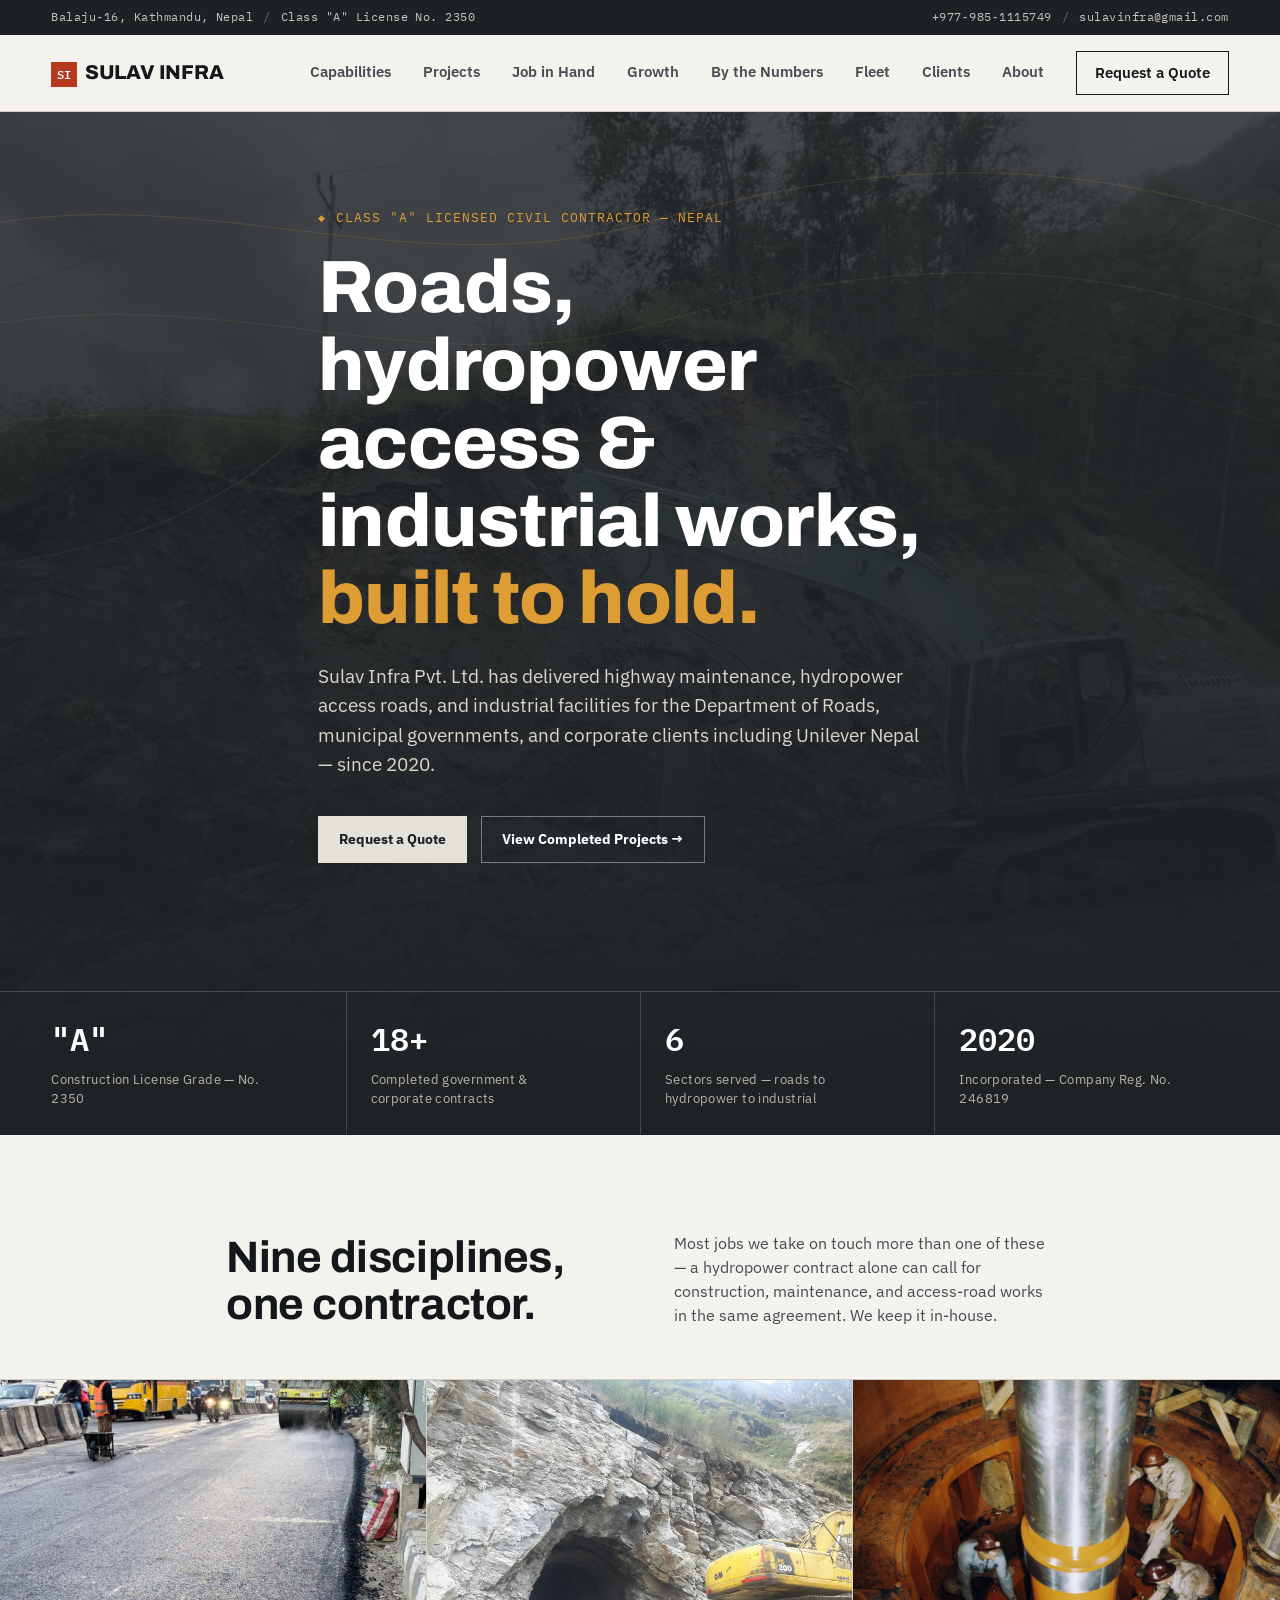
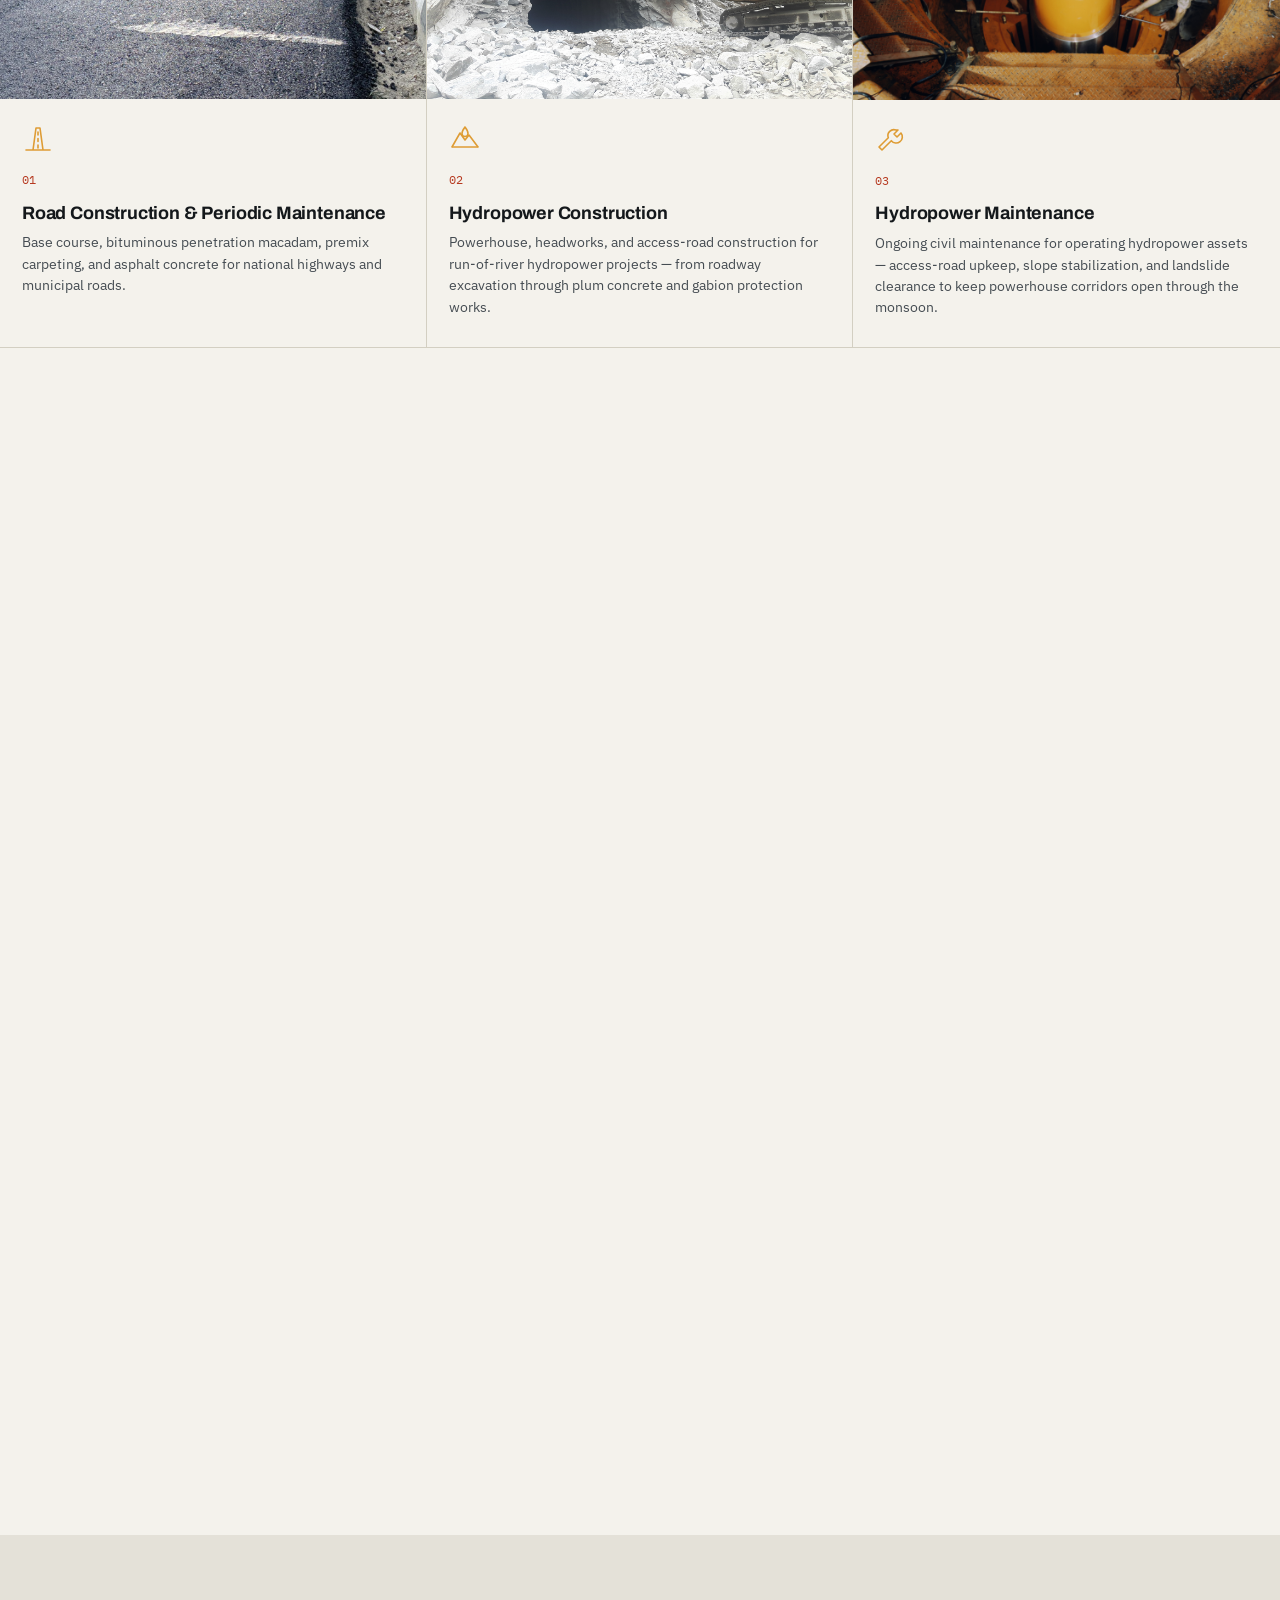
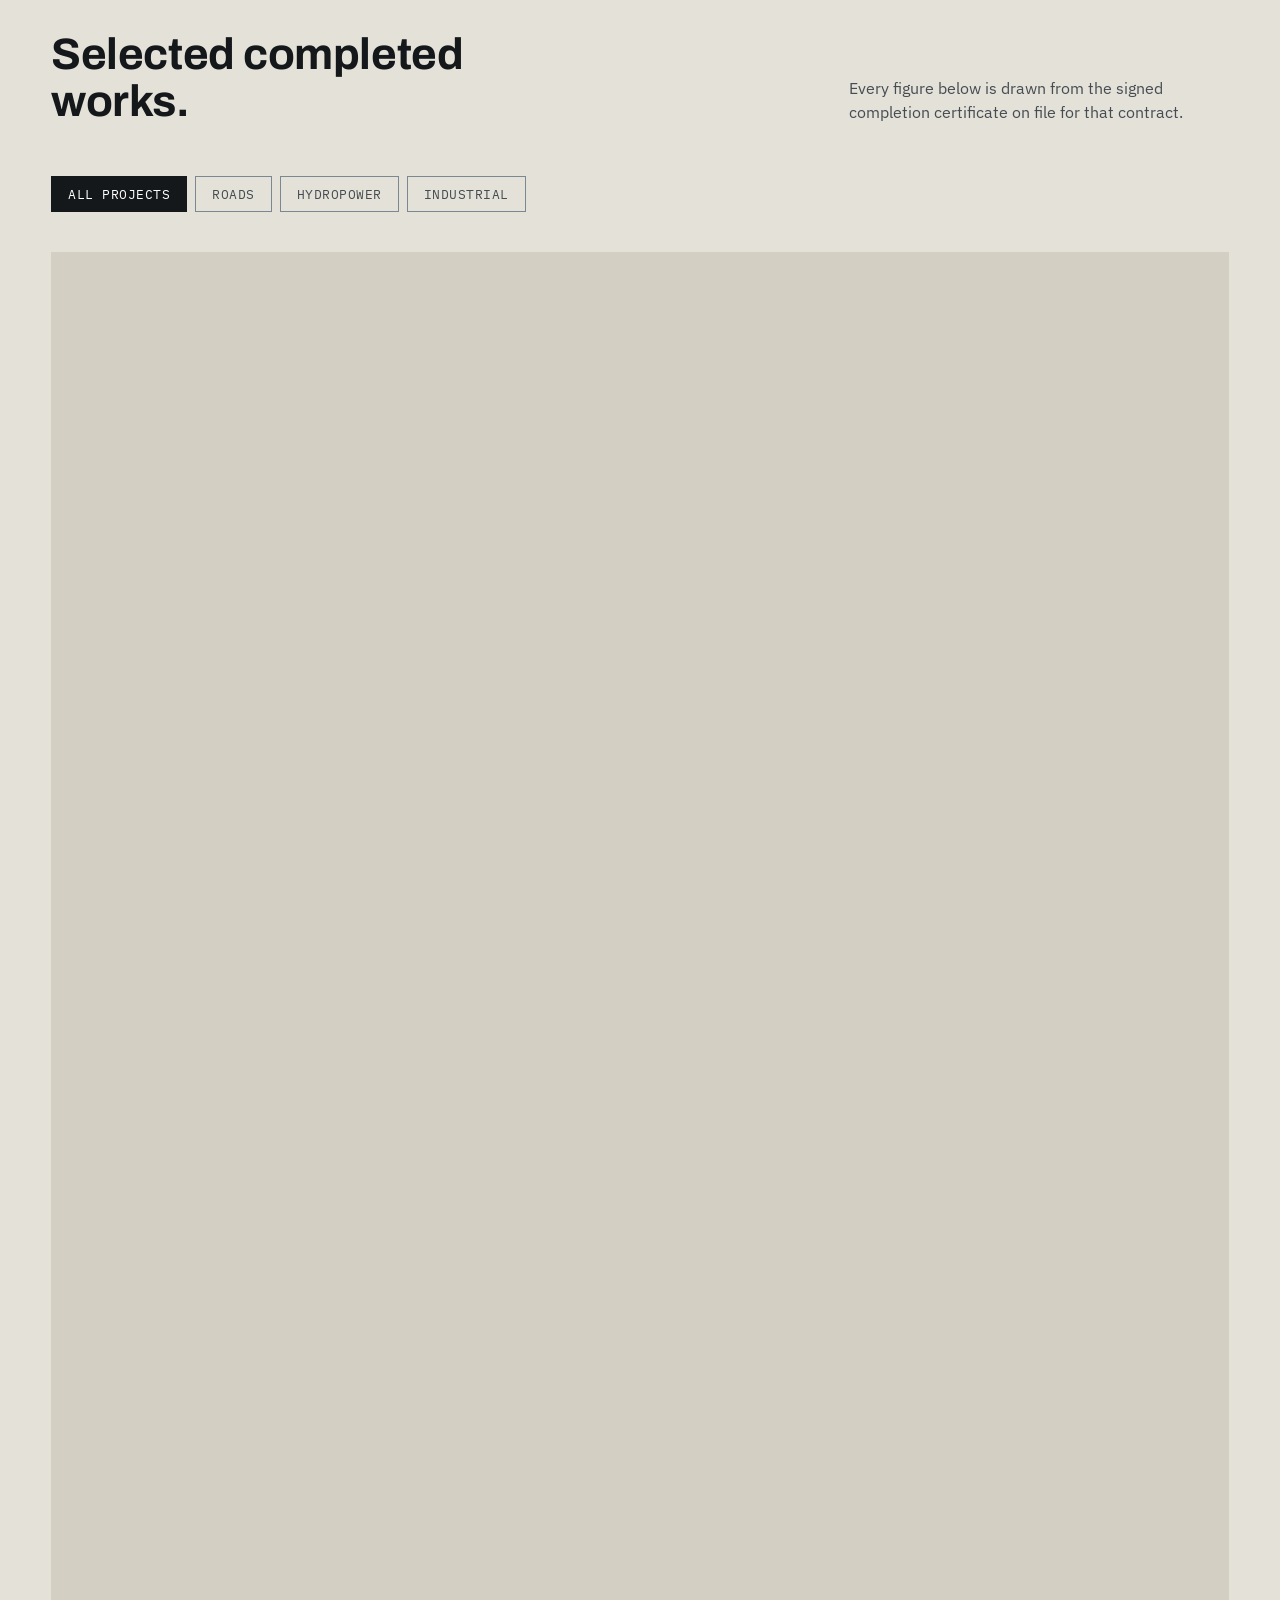
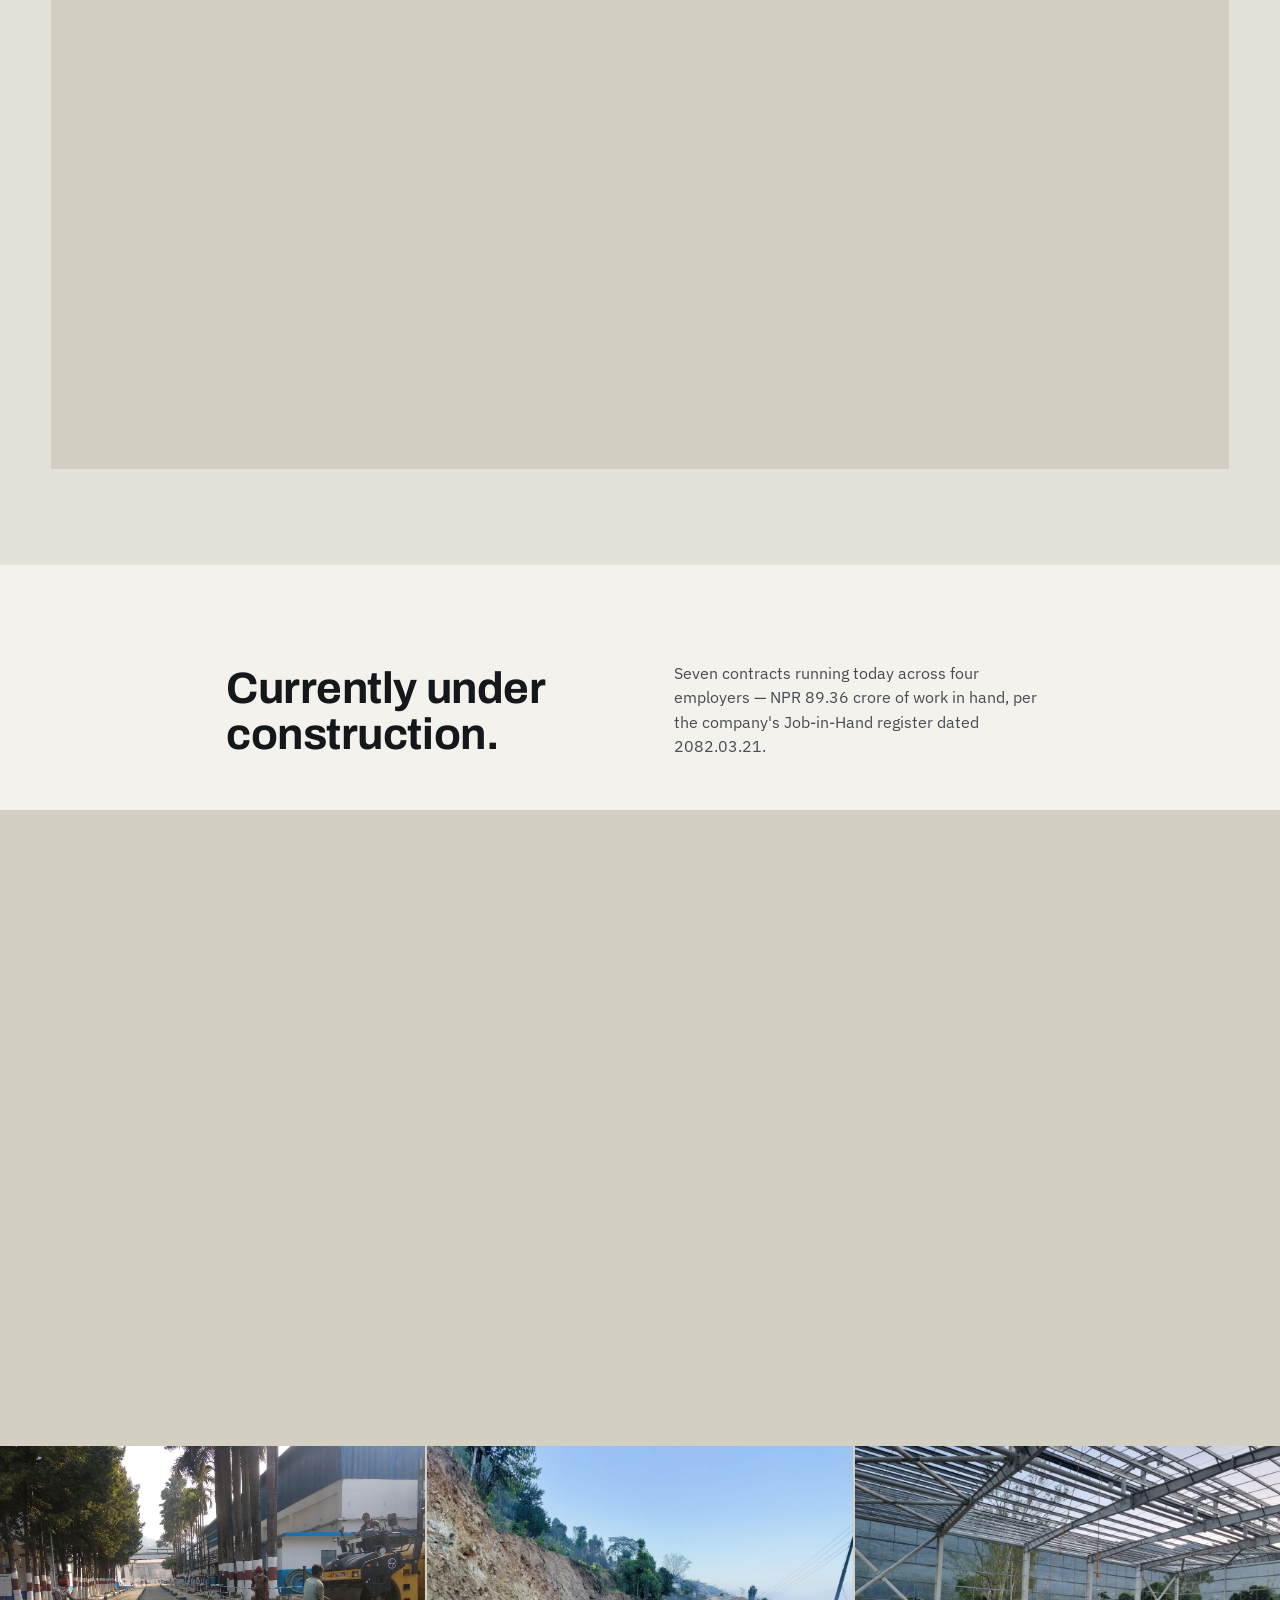
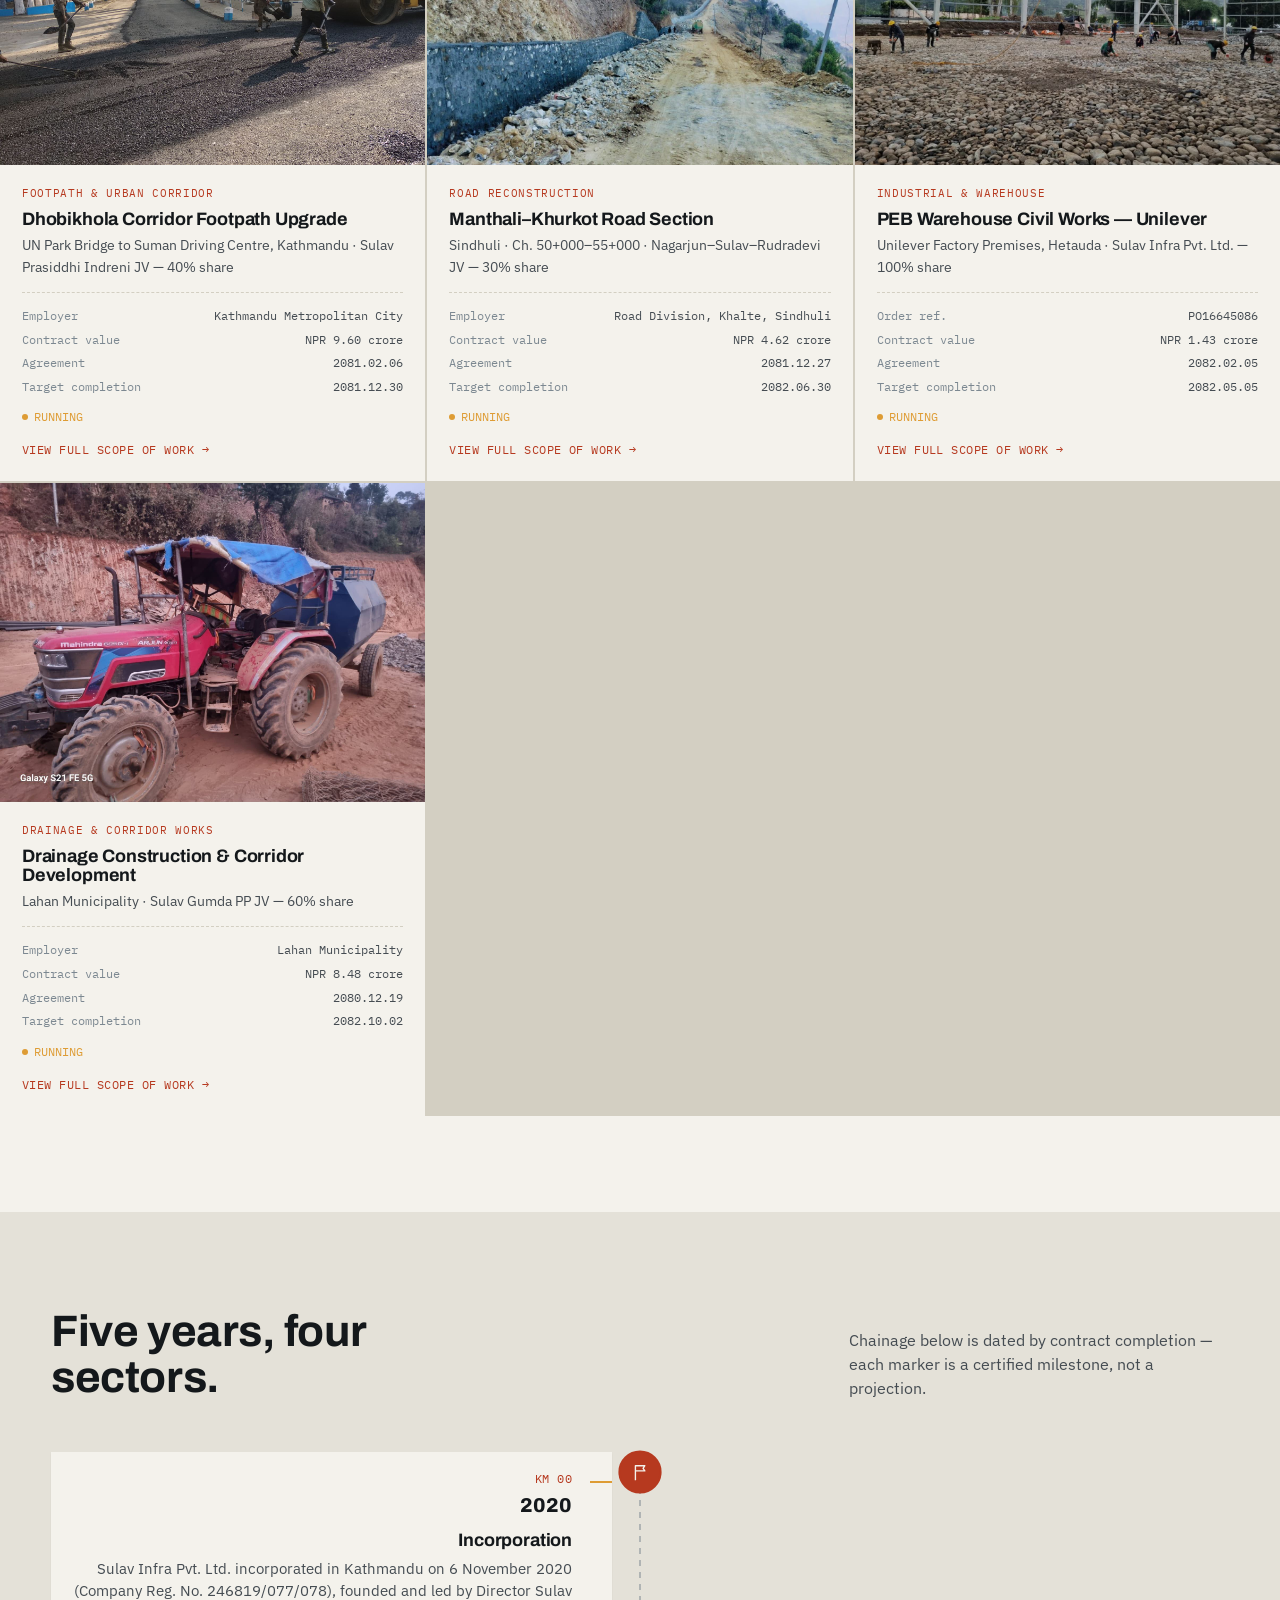
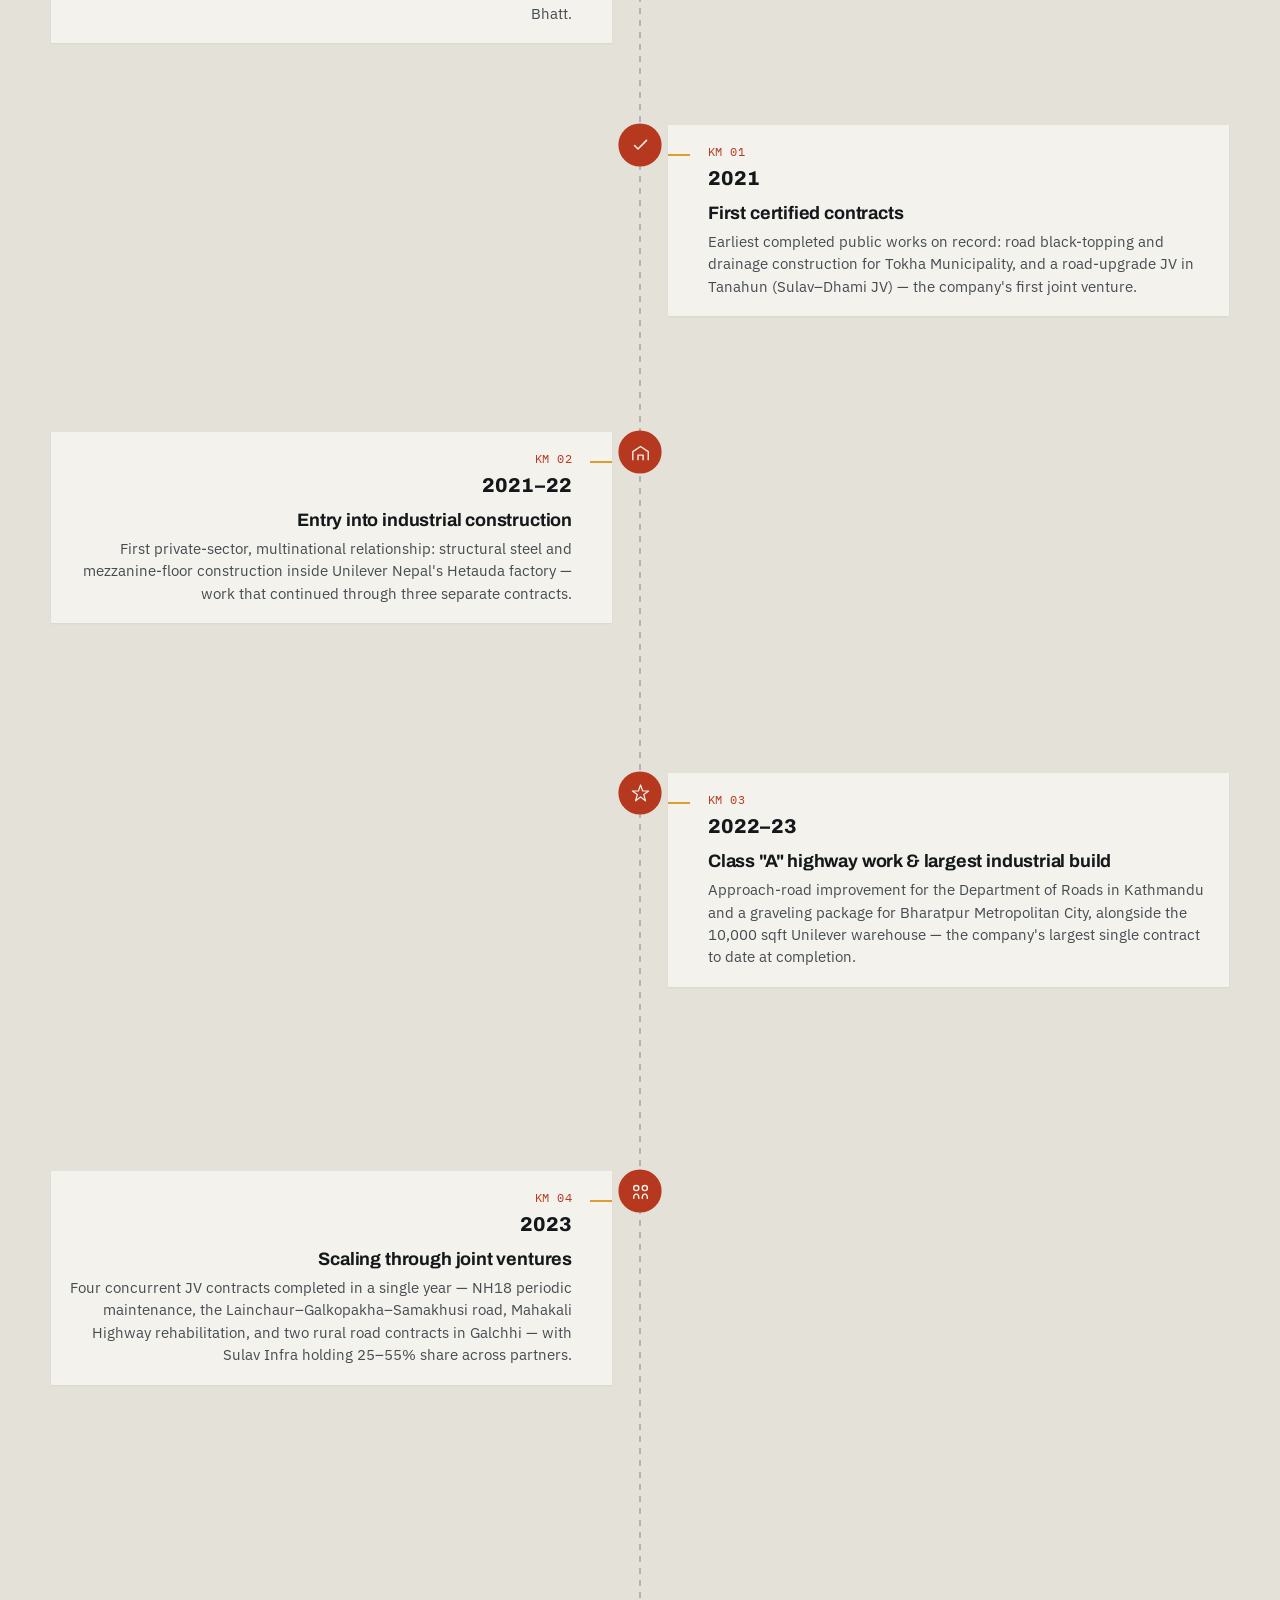
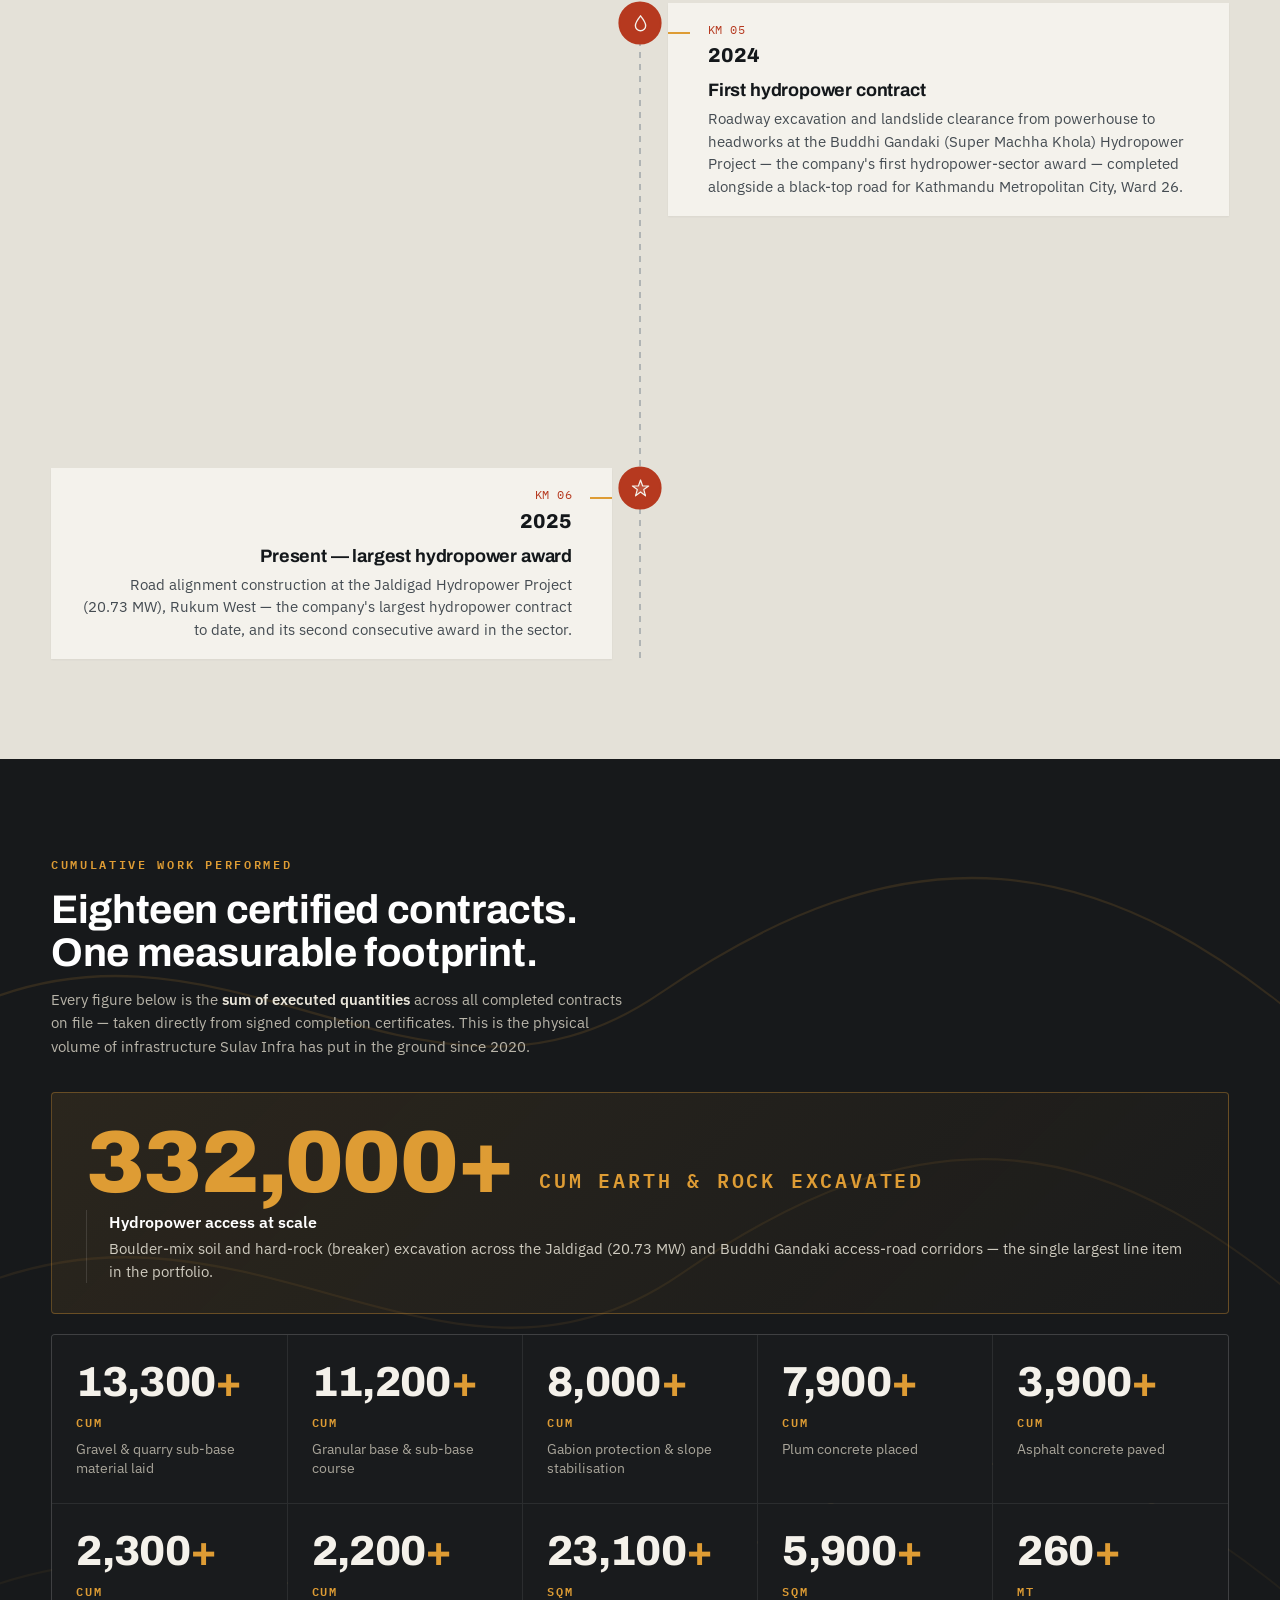
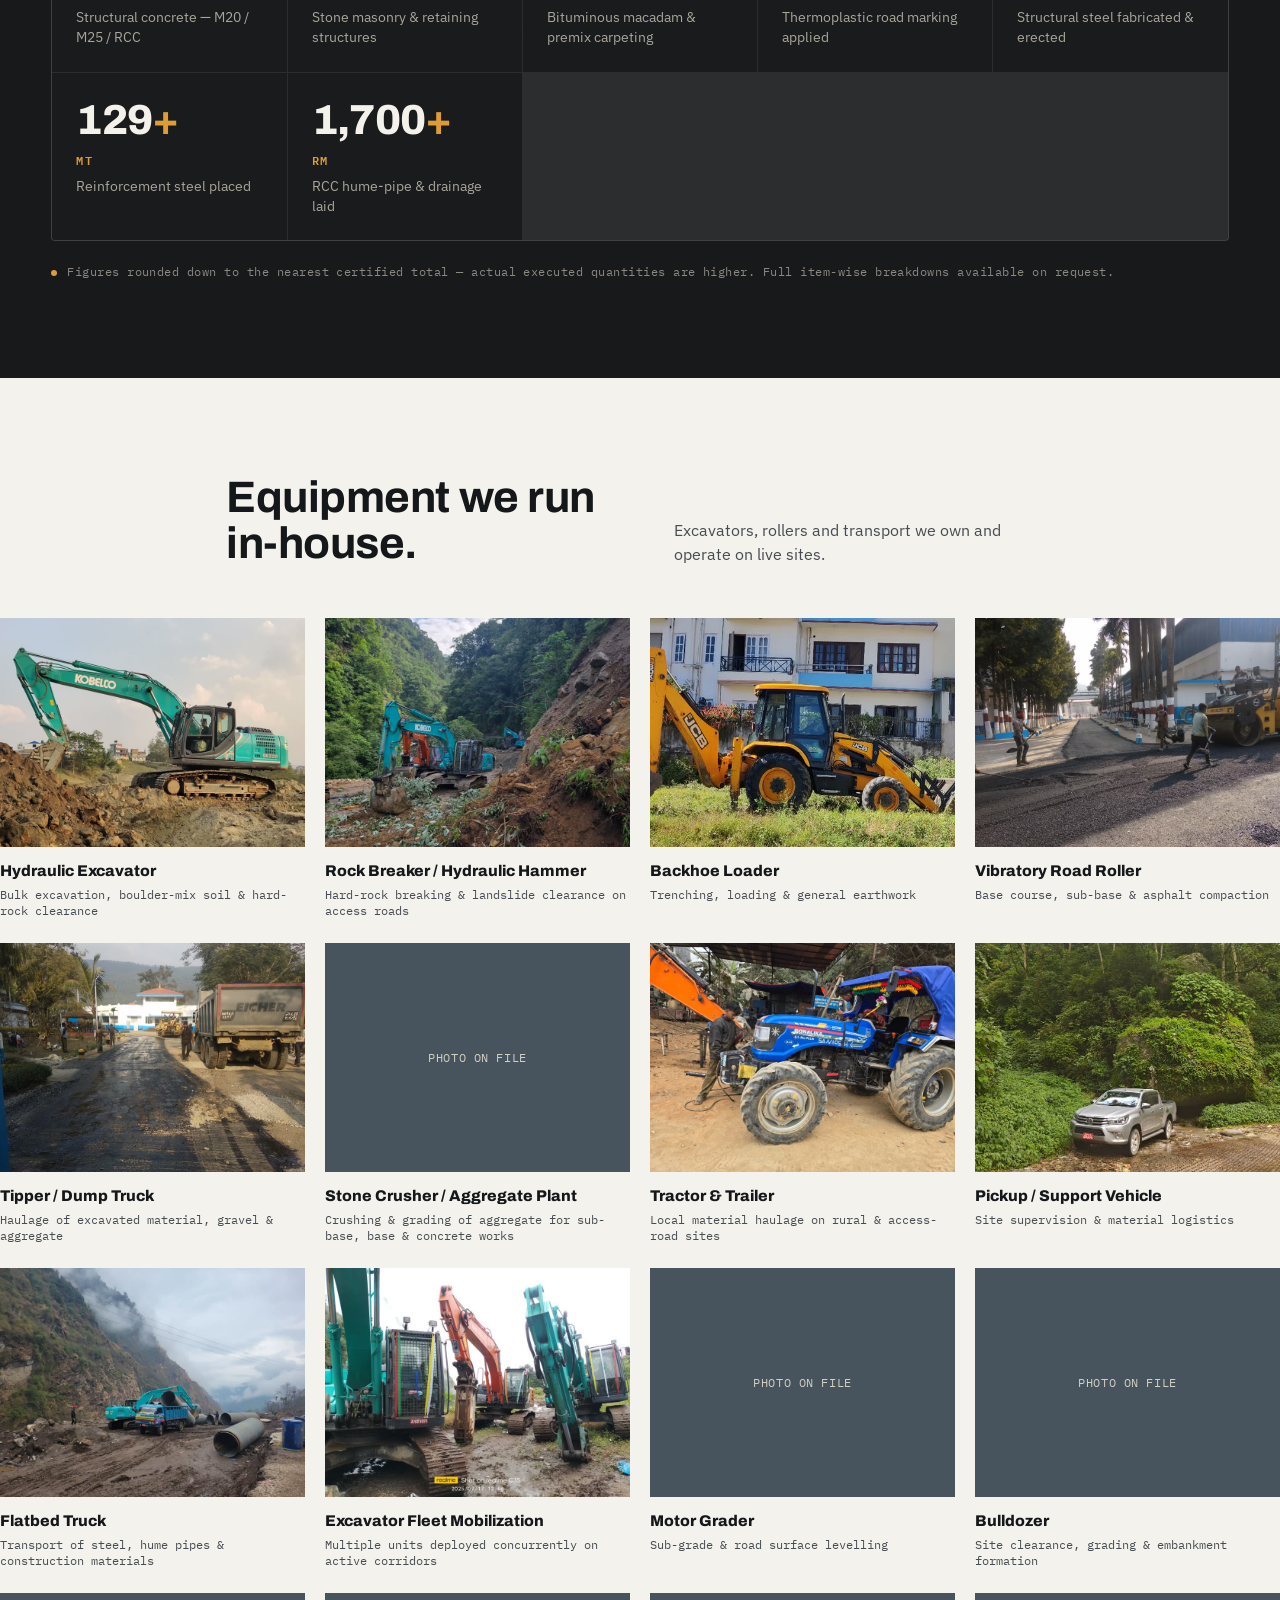
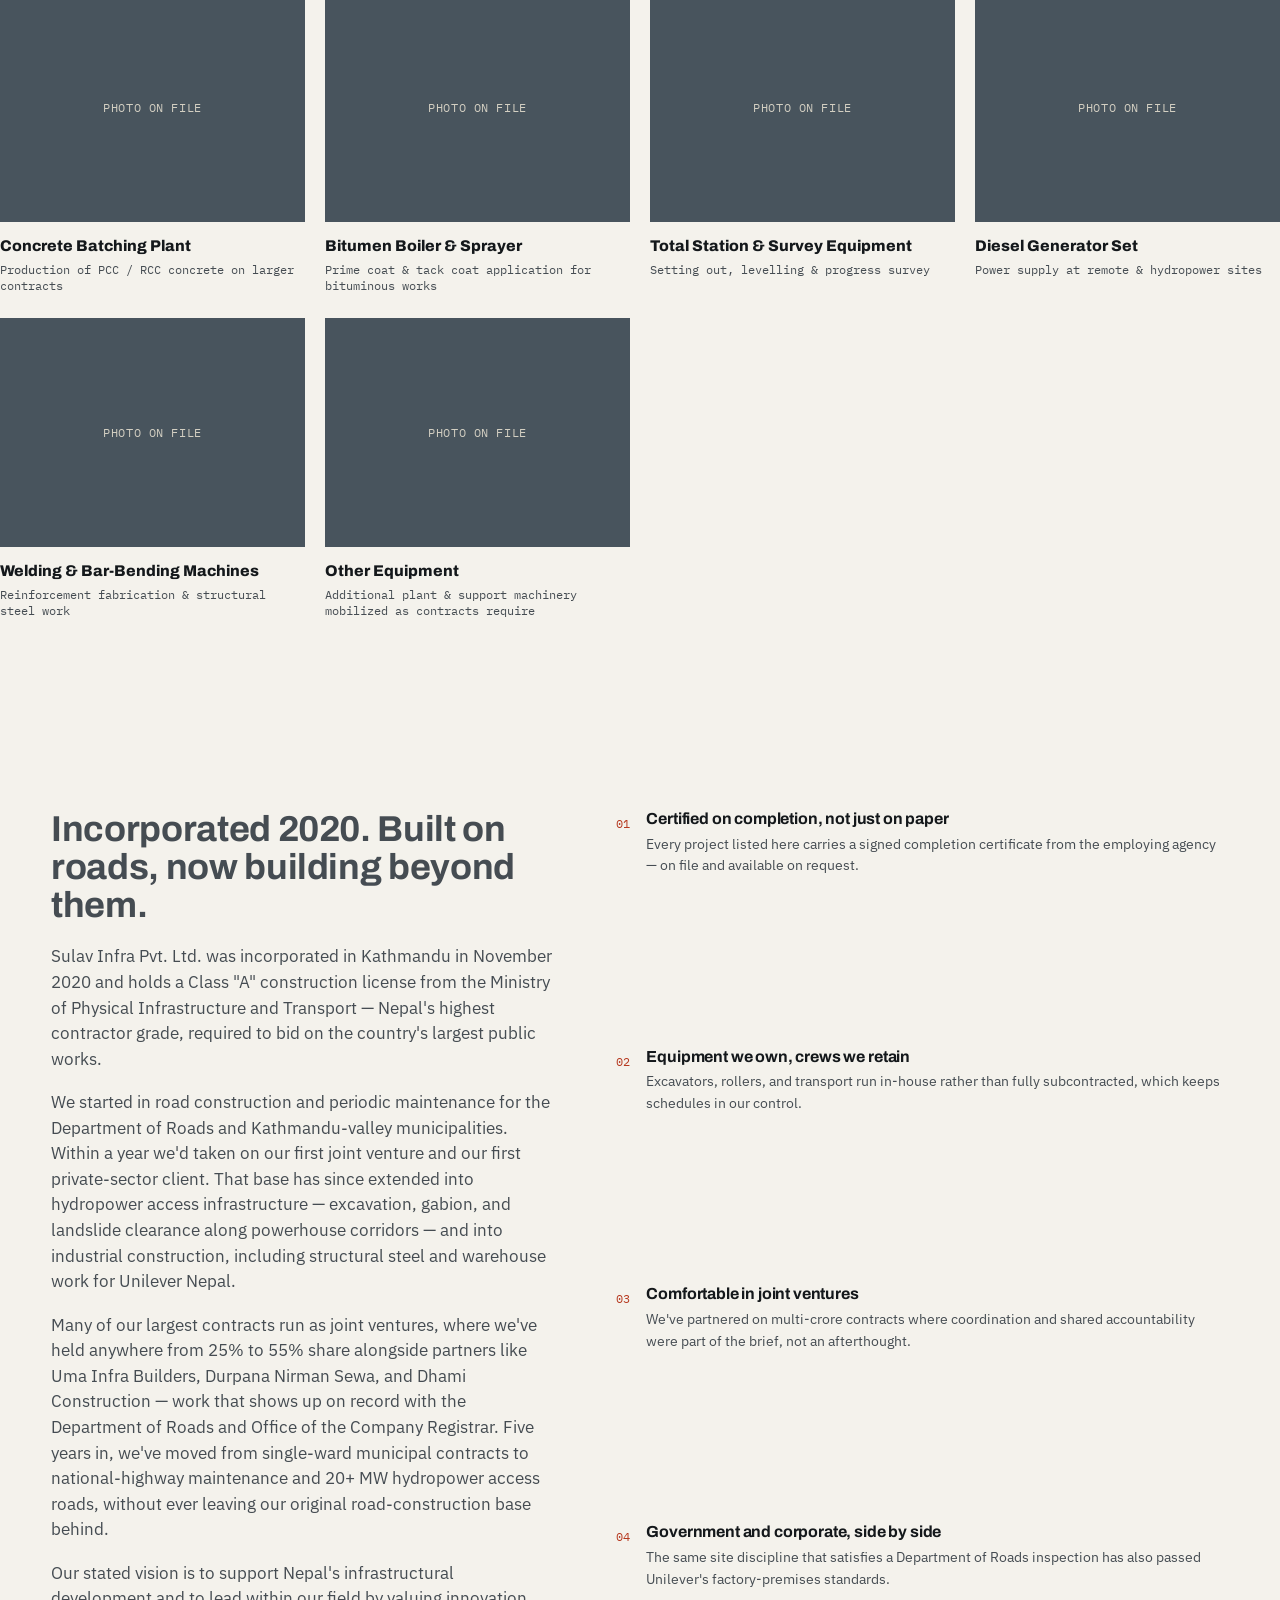
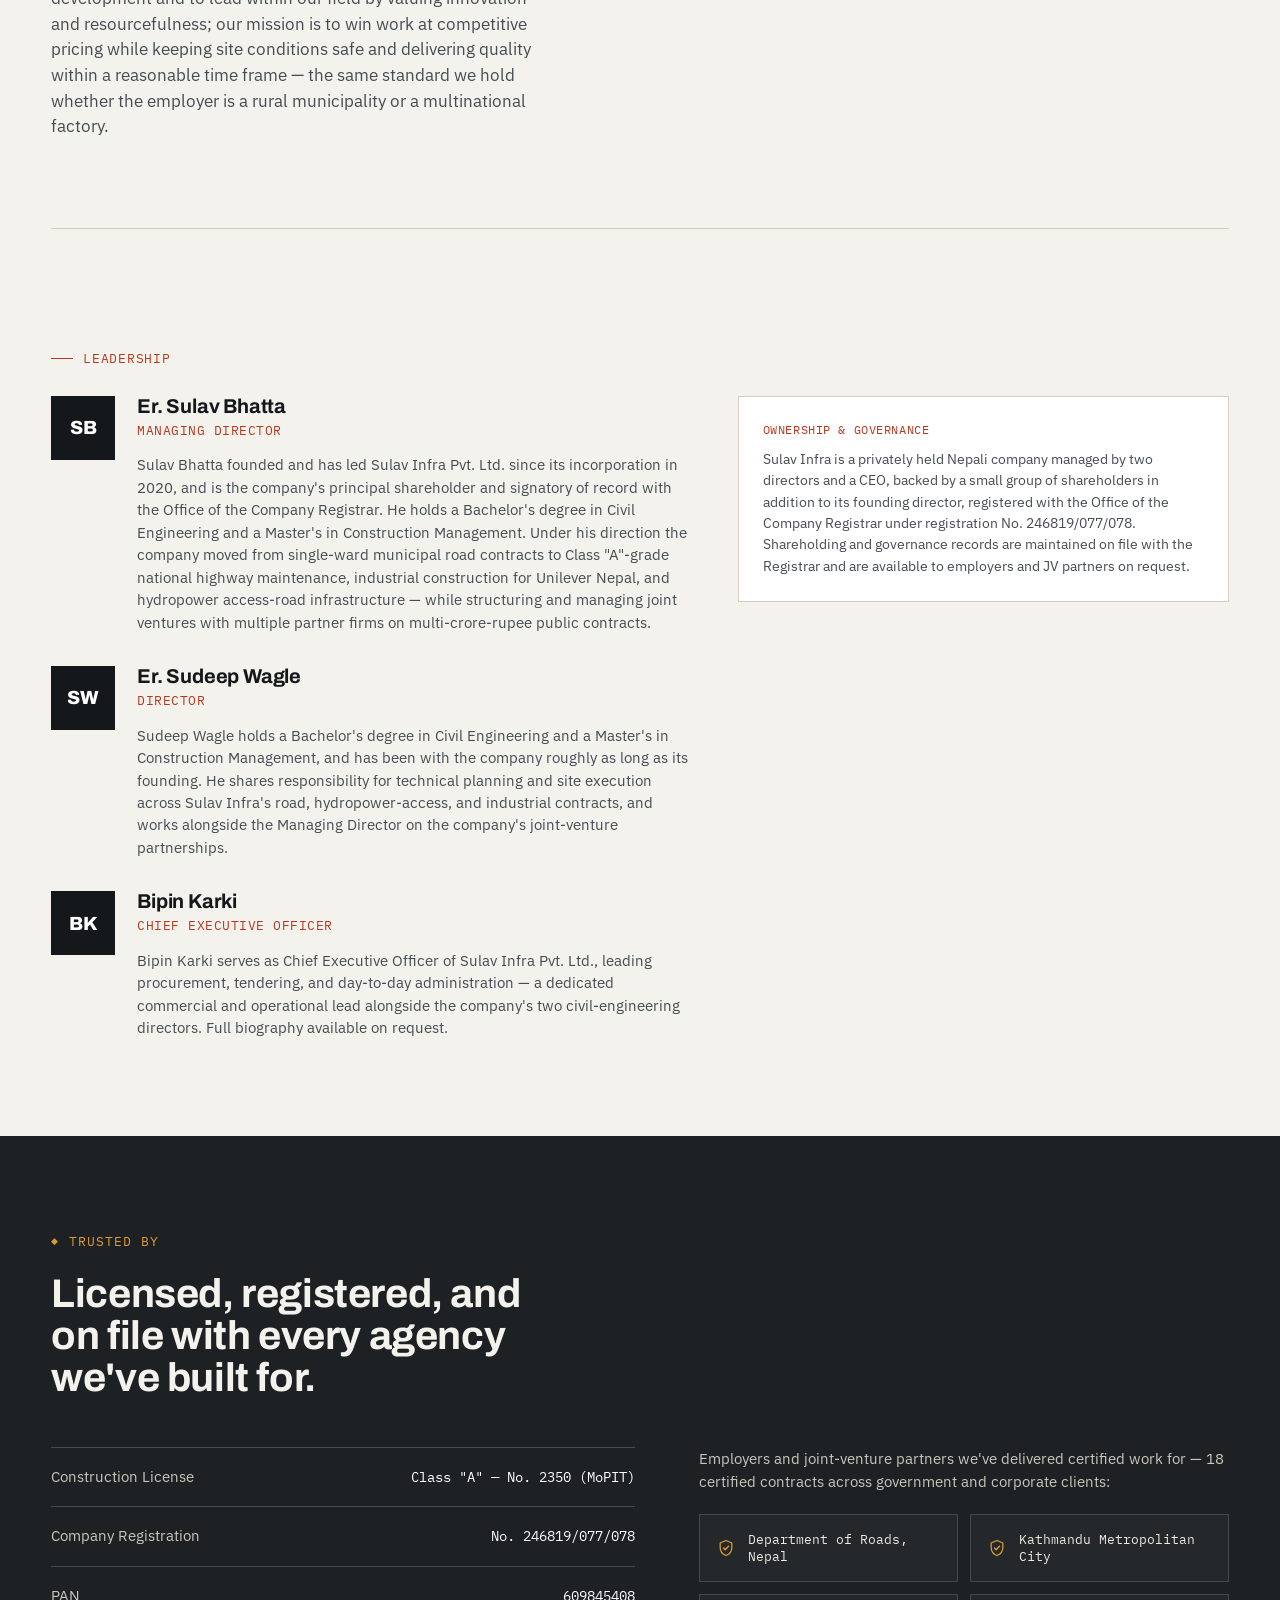
==== commit c6304ab1: "Rework capabilities, projects, fleet and contact sections per client feedback - Widen site max-width" ====
--- a/index.html
+++ b/index.html
@@ -29,7 +29,6 @@
       <a href="#growth">Growth</a>
       <a href="#numbers">By the Numbers</a>
       <a href="#fleet">Fleet</a>
-      <a href="#testimonials">Testimonials</a>
       <a href="#clients">Clients</a>
       <a href="#about">About</a>
       <a href="#contact" class="btn ghost" style="padding:10px 18px;">Request a Quote</a>
@@ -78,46 +77,83 @@
   <section id="capabilities">
     <div class="wrap">
       <div class="section-head">
-        <h2>Five disciplines, one contractor.</h2>
-        <p class="desc">Most jobs we take on touch more than one of these &mdash; a hydropower access road needs excavation, gabion, and drainage in the same contract. We keep it in-house.</p>
+        <h2>Nine disciplines, one contractor.</h2>
+        <p class="desc">Most jobs we take on touch more than one of these &mdash; a hydropower contract alone can call for construction, maintenance, and access-road works in the same agreement. We keep it in-house.</p>
       </div>
     </div>
     <div class="wrap" style="padding:0;">
       <div class="cap-grid">
         <div class="cap">
-          <div>
+          <div class="cap-media"><img loading="lazy" src="assets/img/roads/roads-nh18.jpg" alt="Asphalt overlay and compaction on a national highway"></div>
+          <div class="cap-body">
             <div class="cap-icon"><svg viewBox="0 0 32 32" fill="none" xmlns="http://www.w3.org/2000/svg"><path d="M11 27L14 5H18L21 27" stroke="currentColor" stroke-width="1.6" stroke-linejoin="round"/><path d="M16 9V12M16 15.5V18.5M16 22V25" stroke="currentColor" stroke-width="1.6" stroke-linecap="round"/><path d="M4 27H28" stroke="currentColor" stroke-width="1.6" stroke-linecap="round"/></svg></div>
             <div class="capnum">01</div><h3>Road Construction &amp; Periodic Maintenance</h3>
-          </div>
-          <p>Base course, bituminous penetration macadam, premix carpeting, and asphalt concrete for national highways and municipal roads.</p>
+            <p>Base course, bituminous penetration macadam, premix carpeting, and asphalt concrete for national highways and municipal roads.</p>
+          </div>
         </div>
         <div class="cap">
-          <div>
+          <div class="cap-media"><img loading="lazy" src="assets/img/capabilities/cap-hydro-construction.jpg" alt="Hydropower project construction site"></div>
+          <div class="cap-body">
             <div class="cap-icon"><svg viewBox="0 0 32 32" fill="none" xmlns="http://www.w3.org/2000/svg"><path d="M3 24L11 10L16 17L20 12L29 24" stroke="currentColor" stroke-width="1.6" stroke-linejoin="round"/><path d="M16 4C16 4 13 8 13 10.5C13 12.15 14.35 13.5 16 13.5C17.65 13.5 19 12.15 19 10.5C19 8 16 4 16 4Z" stroke="currentColor" stroke-width="1.6" stroke-linejoin="round"/><path d="M3 24H29" stroke="currentColor" stroke-width="1.6" stroke-linecap="round"/></svg></div>
-            <div class="capnum">02</div><h3>Hydropower Access Infrastructure</h3>
-          </div>
-          <p>Roadway excavation, boulder-mix soil and hard-rock clearance, and gabion works along powerhouse-to-headworks corridors.</p>
+            <div class="capnum">02</div><h3>Hydropower Construction</h3>
+            <p>Powerhouse, headworks, and access-road construction for run-of-river hydropower projects &mdash; from roadway excavation through plum concrete and gabion protection works.</p>
+          </div>
         </div>
         <div class="cap">
-          <div>
+          <div class="cap-media"><img loading="lazy" src="assets/img/capabilities/cap-hydro-maintenance.jpg" alt="Maintenance works at a hydropower plant"></div>
+          <div class="cap-body">
+            <div class="cap-icon"><svg viewBox="0 0 32 32" fill="none" xmlns="http://www.w3.org/2000/svg"><path d="M21 6a6 6 0 00-7.7 7.7L4 23l3 3 9.3-9.3A6 6 0 0026 9l-4 4-3-3 4-4z" stroke="currentColor" stroke-width="1.6" stroke-linejoin="round"/></svg></div>
+            <div class="capnum">03</div><h3>Hydropower Maintenance</h3>
+            <p>Ongoing civil maintenance for operating hydropower assets &mdash; access-road upkeep, slope stabilization, and landslide clearance to keep powerhouse corridors open through the monsoon.</p>
+          </div>
+        </div>
+        <div class="cap">
+          <div class="cap-media"><img loading="lazy" src="assets/img/capabilities/cap-building.jpg" alt="Building under construction"></div>
+          <div class="cap-body">
+            <div class="cap-icon"><svg viewBox="0 0 32 32" fill="none" xmlns="http://www.w3.org/2000/svg"><path d="M8 28V8h10v20M8 28H4M18 28h10M18 12h4M18 17h4M18 22h4M11 12h3M11 17h3M11 22h3" stroke="currentColor" stroke-width="1.6" stroke-linecap="round" stroke-linejoin="round"/></svg></div>
+            <div class="capnum">04</div><h3>Building Construction</h3>
+            <p>RCC-framed residential and commercial buildings, from foundation through finishing, alongside our warehouse and industrial-shed work.</p>
+          </div>
+        </div>
+        <div class="cap">
+          <div class="cap-media"><img loading="lazy" src="assets/img/industrial/industrial-1.jpg" alt="Steel structure warehouse construction"></div>
+          <div class="cap-body">
             <div class="cap-icon"><svg viewBox="0 0 32 32" fill="none" xmlns="http://www.w3.org/2000/svg"><path d="M4 15L16 6L28 15" stroke="currentColor" stroke-width="1.6" stroke-linejoin="round"/><path d="M6 14V26H26V14" stroke="currentColor" stroke-width="1.6" stroke-linejoin="round"/><path d="M13 26V19H19V26" stroke="currentColor" stroke-width="1.6" stroke-linejoin="round"/></svg></div>
-            <div class="capnum">03</div><h3>Industrial &amp; Warehouse Construction</h3>
-          </div>
-          <p>RCC foundations, steel structure erection, and complete warehouse builds for manufacturing and FMCG clients.</p>
+            <div class="capnum">05</div><h3>Industrial &amp; Warehouse Construction</h3>
+            <p>RCC foundations, steel structure erection, and complete warehouse builds for manufacturing and FMCG clients.</p>
+          </div>
         </div>
         <div class="cap">
-          <div>
+          <div class="cap-media"><img loading="lazy" src="assets/img/industrial/industrial-6.jpg" alt="Industrial steel structure fabrication and erection works"></div>
+          <div class="cap-body">
             <div class="cap-icon"><svg viewBox="0 0 32 32" fill="none" xmlns="http://www.w3.org/2000/svg"><path d="M6 27V8L16 4L26 8V27" stroke="currentColor" stroke-width="1.6" stroke-linejoin="round"/><path d="M6 8L16 12L26 8" stroke="currentColor" stroke-width="1.6" stroke-linejoin="round"/><path d="M16 12V27" stroke="currentColor" stroke-width="1.6"/></svg></div>
-            <div class="capnum">04</div><h3>Structural Steel Fabrication</h3>
-          </div>
-          <p>MS beam, column, and truss fabrication and erection &mdash; over 100 tonnes delivered on a single facility to date.</p>
+            <div class="capnum">06</div><h3>Structural Steel Fabrication</h3>
+            <p>MS beam, column, and truss fabrication and erection &mdash; over 100 tonnes delivered on a single facility to date.</p>
+          </div>
         </div>
         <div class="cap">
-          <div>
+          <div class="cap-media"><img loading="lazy" src="assets/img/fencing/fencing-1.jpg" alt="Boundary fencing installation"></div>
+          <div class="cap-body">
             <div class="cap-icon"><svg viewBox="0 0 32 32" fill="none" xmlns="http://www.w3.org/2000/svg"><path d="M5 28V6M12 28V6M19 28V6M26 28V6" stroke="currentColor" stroke-width="1.6" stroke-linecap="round"/><path d="M3 11L28 16M3 21L28 11" stroke="currentColor" stroke-width="1.4"/></svg></div>
-            <div class="capnum">05</div><h3>Fencing, Gabion &amp; Retaining Works</h3>
-          </div>
-          <p>Boundary fencing, gabion boxes, and stone masonry retaining structures for slope stabilization and site security.</p>
+            <div class="capnum">07</div><h3>Fencing, Gabion &amp; Retaining Works</h3>
+            <p>Boundary fencing, gabion boxes, and stone masonry retaining structures for slope stabilization and site security.</p>
+          </div>
+        </div>
+        <div class="cap">
+          <div class="cap-media"><img loading="lazy" src="assets/img/capabilities/cap-water-supply.jpg" alt="Water supply pipeline construction"></div>
+          <div class="cap-body">
+            <div class="cap-icon"><svg viewBox="0 0 32 32" fill="none" xmlns="http://www.w3.org/2000/svg"><path d="M16 8C16 8 10 16.5 10 21a6 6 0 0012 0c0-4.5-6-13-6-13Z" stroke="currentColor" stroke-width="1.6" stroke-linejoin="round"/><path d="M5 8h8M9 8v-4" stroke="currentColor" stroke-width="1.6" stroke-linecap="round"/></svg></div>
+            <div class="capnum">08</div><h3>Water Supply</h3>
+            <p>Pipeline laying, reservoir construction, and distribution networks for municipal and rural drinking-water supply schemes.</p>
+          </div>
+        </div>
+        <div class="cap">
+          <div class="cap-media"><img loading="lazy" src="assets/img/capabilities/cap-transmission.jpg" alt="Electricity transmission and distribution line towers"></div>
+          <div class="cap-body">
+            <div class="cap-icon"><svg viewBox="0 0 32 32" fill="none" xmlns="http://www.w3.org/2000/svg"><path d="M16 4l-6 8h4l-5 8h4l-4 8M16 4l6 8h-4l5 8h-4l4 8M16 4v24" stroke="currentColor" stroke-width="1.4" stroke-linejoin="round"/><path d="M6 14h20M4 22h24" stroke="currentColor" stroke-width="1.2"/></svg></div>
+            <div class="capnum">09</div><h3>Transmission &amp; Distribution Lines</h3>
+            <p>Tower foundation, erection, and stringing works for electricity transmission and distribution line contracts.</p>
+          </div>
         </div>
       </div>
     </div>
@@ -156,10 +192,10 @@
           </div>
         </article>
 
-        <article class="proj-card" data-cat="hydropower" data-detail="d-smkbgh" tabindex="0" role="button" aria-haspopup="dialog">
-          <div class="proj-media"><img loading="lazy" src="assets/img/hydropower/hydropower-2.jpg" alt="Powerhouse to headworks access road, Buddhi Gandaki Hydropower Project"></div>
-          <div class="proj-body">
-            <div class="proj-cat">Hydropower Access Road</div>
+        <article class="proj-card" data-cat="roads" data-detail="d-smkbgh" tabindex="0" role="button" aria-haspopup="dialog">
+          <div class="proj-media"><img loading="lazy" src="assets/img/roads/roads-buddhigandaki-machine.jpg" alt="Excavator with hydraulic breaker clearing rock along the Buddhi Gandaki access road"></div>
+          <div class="proj-body">
+            <div class="proj-cat">Road Maintenance</div>
             <h3>Buddhi Gandaki Hydropower &mdash; Super Machha Khola</h3>
             <p style="font-size:13.8px;color:var(--ink-soft);margin-top:6px;">Dharche Rural Municipality, Gorkha &middot; Powerhouse-to-headworks excavation &amp; landslide clearance</p>
             <div class="proj-meta">
@@ -602,7 +638,7 @@
     <div class="wrap">
       <div class="section-head">
         <h2>Equipment we run in-house.</h2>
-        <p class="desc">Excavators, rollers and transport we own and operate, plus fencing and gabion crews shown on live sites.</p>
+        <p class="desc">Excavators, rollers and transport we own and operate on live sites.</p>
       </div>
     </div>
     <div class="wrap" style="padding:0;">
@@ -692,8 +728,11 @@
           <div class="fleet-name">Welding &amp; Bar-Bending Machines</div>
           <div class="fleet-cap">Reinforcement fabrication &amp; structural steel work</div>
         </div>
-        <div class="fleet-item"><div class="fleet-media"><img loading="lazy" src="assets/img/fencing/fencing-1.jpg" alt="Boundary fencing installation"></div><div class="fleet-name">Fencing &amp; Gabion Crew</div><div class="fleet-cap">Boundary fencing &amp; retaining works</div></div>
-        <div class="fleet-item"><div class="fleet-media"><img loading="lazy" src="assets/img/fencing/fencing-2.jpg" alt="Fencing works in progress"></div><div class="fleet-name">Fencing &amp; Gabion Crew</div><div class="fleet-cap">Fencing &amp; site security works</div></div>
+        <div class="fleet-item">
+          <div class="fleet-media" style="background:var(--steel);display:flex;align-items:center;justify-content:center;color:var(--concrete-2);font-family:var(--mono);font-size:11.5px;text-transform:uppercase;letter-spacing:0.05em;">Photo on file</div>
+          <div class="fleet-name">Other Equipment</div>
+          <div class="fleet-cap">Additional plant &amp; support machinery mobilized as contracts require</div>
+        </div>
       </div>
     </div>
   </section>
@@ -750,42 +789,6 @@
           <div class="lead-note">
             <div class="lead-note-lbl">Ownership &amp; Governance</div>
             <p>Sulav Infra is a privately held Nepali company managed by two directors and a CEO, backed by a small group of shareholders in addition to its founding director, registered with the Office of the Company Registrar under registration No. 246819/077/078. Shareholding and governance records are maintained on file with the Registrar and are available to employers and JV partners on request.</p>
-          </div>
-        </div>
-      </div>
-    </div>
-  </section>
-
-  <!-- ================= TESTIMONIALS ================= -->
-  <section id="testimonials" style="background:var(--concrete);">
-    <div class="wrap">
-      <div class="section-head">
-        <h2>What clients say.</h2>
-        <p class="desc">Real quotes from employers and JV partners go here &mdash; this section is a placeholder awaiting testimonials supplied by Sulav Infra.</p>
-      </div>
-      <div class="testi-grid">
-        <div class="testi-card">
-          <svg class="testi-quote" viewBox="0 0 32 24" fill="none" xmlns="http://www.w3.org/2000/svg"><path d="M0 24V14.4C0 6.4 5.2 1.2 12.8 0L14 3.6C9.2 4.8 6.8 7.6 6.4 11.6H12.8V24H0ZM17.2 24V14.4C17.2 6.4 22.4 1.2 30 0L31.2 3.6C26.4 4.8 24 7.6 23.6 11.6H30V24H17.2Z" fill="currentColor"/></svg>
-          <p class="testi-body">[Client quote placeholder &mdash; to be replaced with a real testimonial supplied by Sulav Infra.]</p>
-          <div class="testi-who">
-            <div class="testi-avatar">?</div>
-            <div><div class="testi-name">[Name placeholder]</div><div class="testi-role">[Title, Organization placeholder]</div></div>
-          </div>
-        </div>
-        <div class="testi-card">
-          <svg class="testi-quote" viewBox="0 0 32 24" fill="none" xmlns="http://www.w3.org/2000/svg"><path d="M0 24V14.4C0 6.4 5.2 1.2 12.8 0L14 3.6C9.2 4.8 6.8 7.6 6.4 11.6H12.8V24H0ZM17.2 24V14.4C17.2 6.4 22.4 1.2 30 0L31.2 3.6C26.4 4.8 24 7.6 23.6 11.6H30V24H17.2Z" fill="currentColor"/></svg>
-          <p class="testi-body">[Client quote placeholder &mdash; to be replaced with a real testimonial supplied by Sulav Infra.]</p>
-          <div class="testi-who">
-            <div class="testi-avatar">?</div>
-            <div><div class="testi-name">[Name placeholder]</div><div class="testi-role">[Title, Organization placeholder]</div></div>
-          </div>
-        </div>
-        <div class="testi-card">
-          <svg class="testi-quote" viewBox="0 0 32 24" fill="none" xmlns="http://www.w3.org/2000/svg"><path d="M0 24V14.4C0 6.4 5.2 1.2 12.8 0L14 3.6C9.2 4.8 6.8 7.6 6.4 11.6H12.8V24H0ZM17.2 24V14.4C17.2 6.4 22.4 1.2 30 0L31.2 3.6C26.4 4.8 24 7.6 23.6 11.6H30V24H17.2Z" fill="currentColor"/></svg>
-          <p class="testi-body">[Client quote placeholder &mdash; to be replaced with a real testimonial supplied by Sulav Infra.]</p>
-          <div class="testi-who">
-            <div class="testi-avatar">?</div>
-            <div><div class="testi-name">[Name placeholder]</div><div class="testi-role">[Title, Organization placeholder]</div></div>
           </div>
         </div>
       </div>
@@ -882,7 +885,7 @@
         <div class="contact-info">
           <div class="info-block">
             <div class="lbl">Registered Office</div>
-            <div class="val">Balaju&#8209;16, Balaju Height<br>Kathmandu Metropolitan City<br>Kathmandu, Nepal</div>
+            <div class="val">Balaju&#8209;16, Balaju Height<br>Kathmandu Metropolitan City<br>Kathmandu, Nepal<br><span style="font-family:var(--mono);font-size:12.5px;color:var(--ink-soft);">27.733580&deg; N, 85.299069&deg; E</span></div>
           </div>
           <div class="info-block">
             <div class="lbl">Phone</div>
@@ -897,7 +900,7 @@
             <div class="val">Sun&ndash;Fri, 10:00&ndash;17:00 (NPT)</div>
           </div>
           <div class="mapbox">
-            <a href="https://www.google.com/maps/search/?api=1&query=Balaju-16+Kathmandu+Nepal" target="_blank" rel="noopener">Open office location in Google Maps &rarr;</a>
+            <a href="https://www.google.com/maps/search/?api=1&query=27.733580506638077,85.29906876021312" target="_blank" rel="noopener">Open office location in Google Maps &rarr;</a>
           </div>
         </div>
       </div>
@@ -919,7 +922,6 @@
         <li><a href="#projects">Projects</a></li>
         <li><a href="#ongoing">Job in Hand</a></li>
         <li><a href="#fleet">Fleet</a></li>
-        <li><a href="#testimonials">Testimonials</a></li>
         <li><a href="#clients">Clients &amp; Credentials</a></li>
         <li><a href="#contact">Contact</a></li>
       </ul>
@@ -980,7 +982,7 @@
 </template>
 
 <template id="d-smkbgh">
-  <div class="pm-eyebrow">Hydropower Access Road &middot; Completed &amp; certified</div>
+  <div class="pm-eyebrow">Road Maintenance &middot; Completed &amp; certified</div>
   <h2>Buddhi Gandaki Hydropower &mdash; Super Machha Khola</h2>
   <p class="pm-sub">Dharche Rural Municipality, Gorkha &middot; Contract ID BHPP/01/WORKS/2080-081</p>
   <p class="pm-desc">Roadway excavation and landslide clearance along the 7.2&nbsp;km approach road from the powerhouse to the headworks of the Buddhi Gandaki Hydropower Project in Gorkha district (Ch. 0+000 to Ch. 7+210), involving extensive excavation of boulder-mix soil and hard rock using breakers to keep the access road open and safe through an active landslide-prone corridor.</p>
--- a/assets/css/styles.css
+++ b/assets/css/styles.css
@@ -23,8 +23,8 @@
   --body:    'IBM Plex Sans', -apple-system, sans-serif;
   --mono:    'IBM Plex Mono', 'Courier New', monospace;
 
-  --max: 1280px;
-  --edge: clamp(20px, 5vw, 64px);
+  --max: 1600px;
+  --edge: clamp(20px, 4vw, 64px);
 }
 
 *,*::before,*::after{ box-sizing:border-box; }
@@ -237,23 +237,25 @@
 
 /* ---------- capabilities ---------- */
 .cap-grid{
-  display:grid; grid-template-columns:repeat(5,1fr); gap:0;
+  display:grid; grid-template-columns:repeat(3,1fr); gap:0;
   border-top:1px solid var(--concrete-2);
 }
 .cap{
   border-right:1px solid var(--concrete-2);
   border-bottom:1px solid var(--concrete-2);
-  padding:28px 22px;
-  min-height:260px;
-  display:flex; flex-direction:column; justify-content:space-between;
+  display:flex; flex-direction:column;
   transition:background .18s ease, opacity .6s ease, transform .6s ease;
 }
-.cap:last-child{ border-right:none; }
+.cap:nth-child(3n){ border-right:none; }
 .cap:hover{ background:var(--white); }
+.cap-media{ aspect-ratio:4/3; overflow:hidden; background:var(--steel); }
+.cap-media img{ width:100%; height:100%; object-fit:cover; transition:transform .5s ease; }
+.cap:hover .cap-media img{ transform:scale(1.06); }
+.cap-body{ padding:24px 22px 28px; flex:1; display:flex; flex-direction:column; }
 .cap .capnum{ font-family:var(--mono); font-size:12px; color:var(--signal); }
 .cap h3{ font-size:18px; margin-top:14px; }
 .cap p{ font-size:13.8px; color:var(--ink-soft); margin-top:10px; }
-.cap-icon{ width:36px; height:36px; color:var(--survey); margin-bottom:18px; }
+.cap-icon{ width:32px; height:32px; color:var(--survey); margin-bottom:16px; }
 .cap-icon svg{ width:100%; height:100%; }
 .cap:hover .cap-icon{ color:var(--signal); }
 
@@ -411,16 +413,17 @@
   .lead-card{ flex-direction:column; }
 }
 
-/* ---------- fleet strip ---------- */
+/* ---------- fleet grid ---------- */
 .fleet-strip{
-  display:grid; grid-auto-flow:column; grid-auto-columns:280px;
-  gap:16px; overflow-x:auto; padding-bottom:12px; scroll-snap-type:x mandatory;
-}
-.fleet-item{ scroll-snap-align:start; }
+  display:grid; grid-template-columns:repeat(4,1fr);
+  gap:24px 20px;
+}
 .fleet-item .fleet-media{ aspect-ratio:4/3; overflow:hidden; }
 .fleet-item .fleet-media img{ width:100%; height:100%; object-fit:cover; }
 .fleet-item .fleet-name{ margin-top:12px; font-family:var(--display); font-weight:800; font-size:15.5px; color:var(--ink); }
 .fleet-item .fleet-cap{ margin-top:4px; font-family:var(--mono); font-size:11.5px; color:var(--ink-soft); line-height:1.4; }
+@media (max-width:980px){ .fleet-strip{ grid-template-columns:repeat(2,1fr); } }
+@media (max-width:560px){ .fleet-strip{ grid-template-columns:1fr; } }
 
 /* ---------- credentials / clients ---------- */
 .clients-head{ margin-bottom:48px; max-width:60ch; }
@@ -447,34 +450,6 @@
 .client-card span{ font-family:var(--mono); font-size:12.6px; color:#EDEAE0; line-height:1.35; }
 @media (max-width:560px){
   .client-grid{ grid-template-columns:1fr; }
-}
-
-/* ---------- testimonials ---------- */
-.testi-grid{ display:grid; grid-template-columns:repeat(3,1fr); gap:24px; }
-.testi-card{
-  background:var(--paper); border:1px solid var(--concrete-2);
-  padding:28px 26px; display:flex; flex-direction:column;
-  opacity:0; transform:translateY(22px);
-  transition:opacity .6s ease, transform .6s ease, border-color .2s ease;
-}
-.testi-card.inview{ opacity:1; transform:translateY(0); }
-.testi-grid > .testi-card:nth-child(1){ transition-delay:0s; }
-.testi-grid > .testi-card:nth-child(2){ transition-delay:.08s; }
-.testi-grid > .testi-card:nth-child(3){ transition-delay:.16s; }
-.testi-card:hover{ border-color:var(--survey); }
-.testi-quote{ width:30px; height:22px; color:var(--survey); opacity:0.6; }
-.testi-body{ margin-top:16px; font-size:14.5px; color:var(--ink-soft); font-style:italic; flex:1; }
-.testi-who{ display:flex; align-items:center; gap:12px; margin-top:20px; padding-top:16px; border-top:1px dashed var(--concrete-2); }
-.testi-avatar{
-  flex:0 0 auto; width:38px; height:38px; border-radius:50%;
-  background:var(--steel); color:var(--concrete);
-  font-family:var(--display); font-weight:800; font-size:14px;
-  display:flex; align-items:center; justify-content:center;
-}
-.testi-name{ font-family:var(--display); font-weight:700; font-size:14px; }
-.testi-role{ font-family:var(--mono); font-size:11.5px; color:var(--steel-light); margin-top:2px; }
-@media (max-width:780px){
-  .testi-grid{ grid-template-columns:1fr; }
 }
 
 /* ---------- about ---------- */
@@ -597,11 +572,9 @@
 .cap.inview, .proj-card.inview, .fleet-item.inview, .pillar.inview, .lead-card.inview, .client-card.inview{
   opacity:1; transform:translateY(0);
 }
-.cap-grid > .cap:nth-child(1){ transition-delay:0s; }
-.cap-grid > .cap:nth-child(2){ transition-delay:.06s; }
-.cap-grid > .cap:nth-child(3){ transition-delay:.12s; }
-.cap-grid > .cap:nth-child(4){ transition-delay:.18s; }
-.cap-grid > .cap:nth-child(5){ transition-delay:.24s; }
+.cap-grid > .cap:nth-child(3n+1){ transition-delay:0s; }
+.cap-grid > .cap:nth-child(3n+2){ transition-delay:.08s; }
+.cap-grid > .cap:nth-child(3n+3){ transition-delay:.16s; }
 .proj-grid > .proj-card:nth-child(3n+1){ transition-delay:0s; }
 .proj-grid > .proj-card:nth-child(3n+2){ transition-delay:.08s; }
 .proj-grid > .proj-card:nth-child(3n+3){ transition-delay:.16s; }
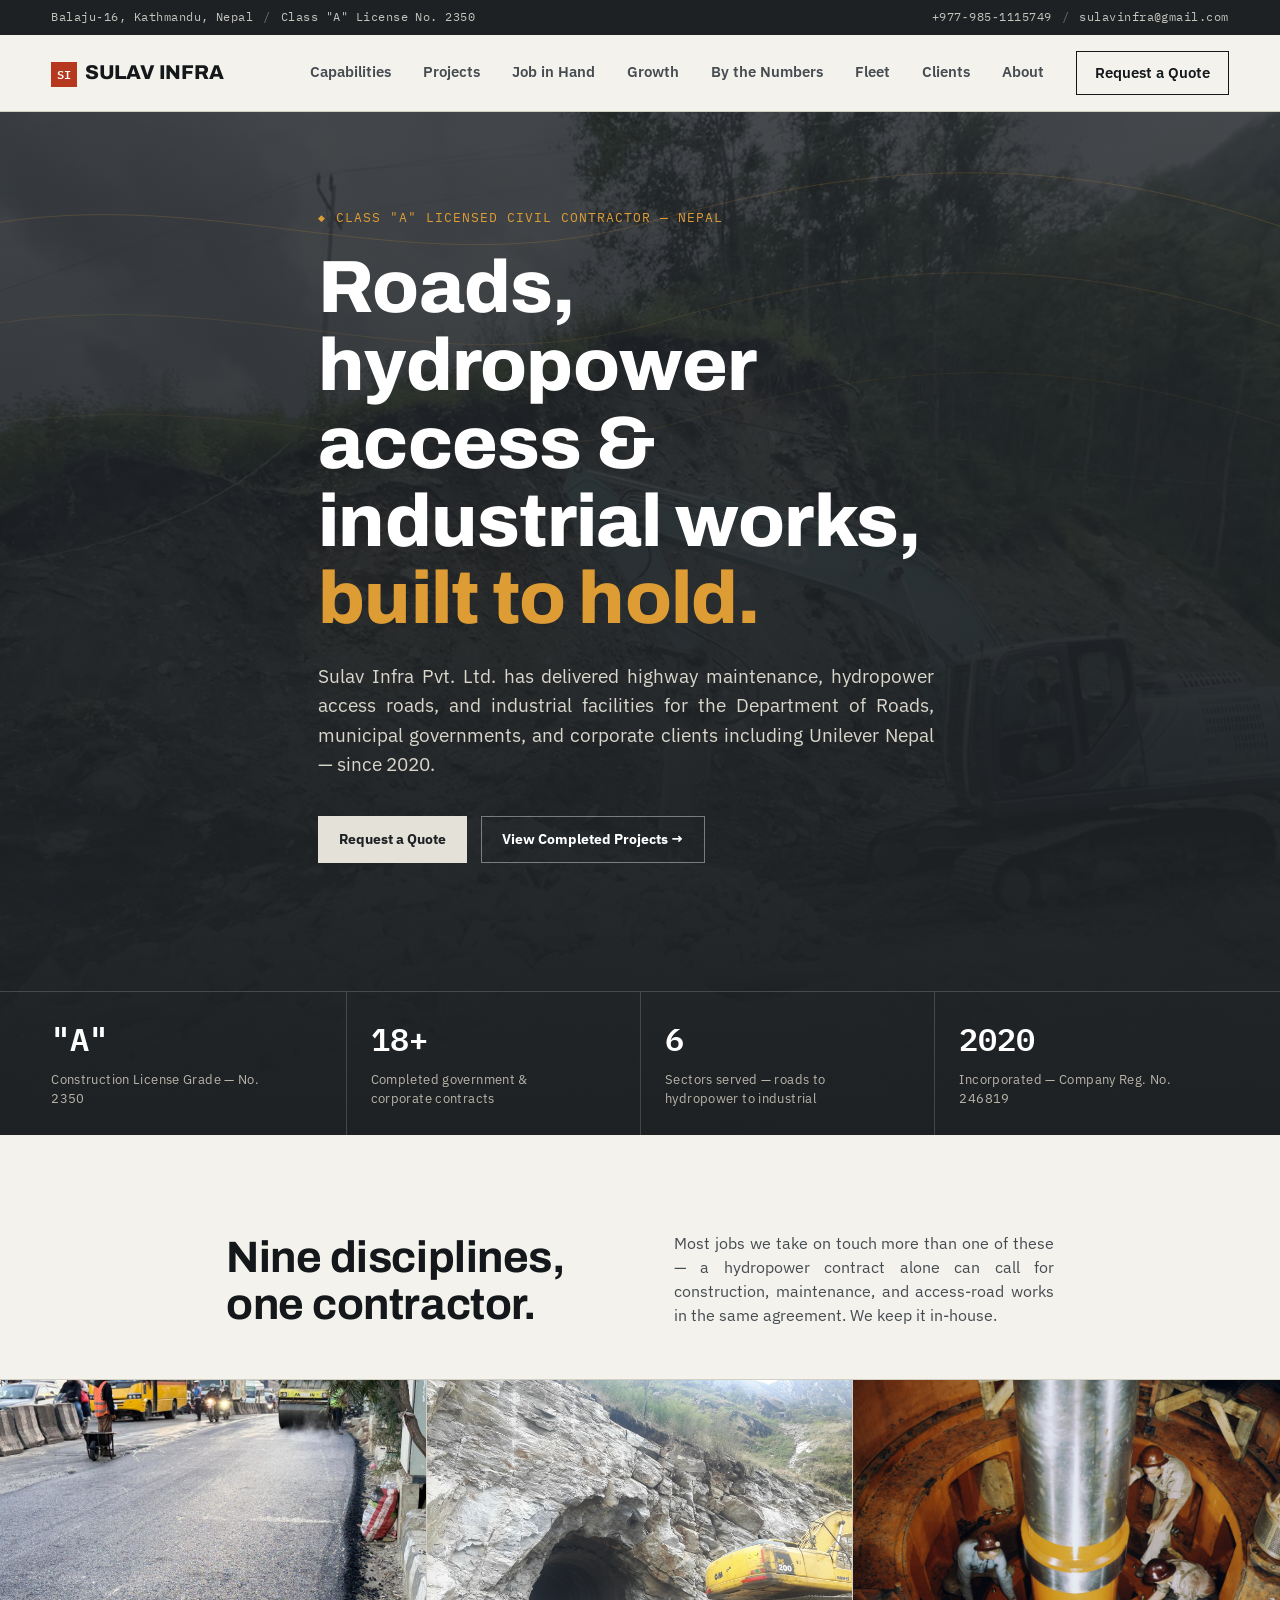
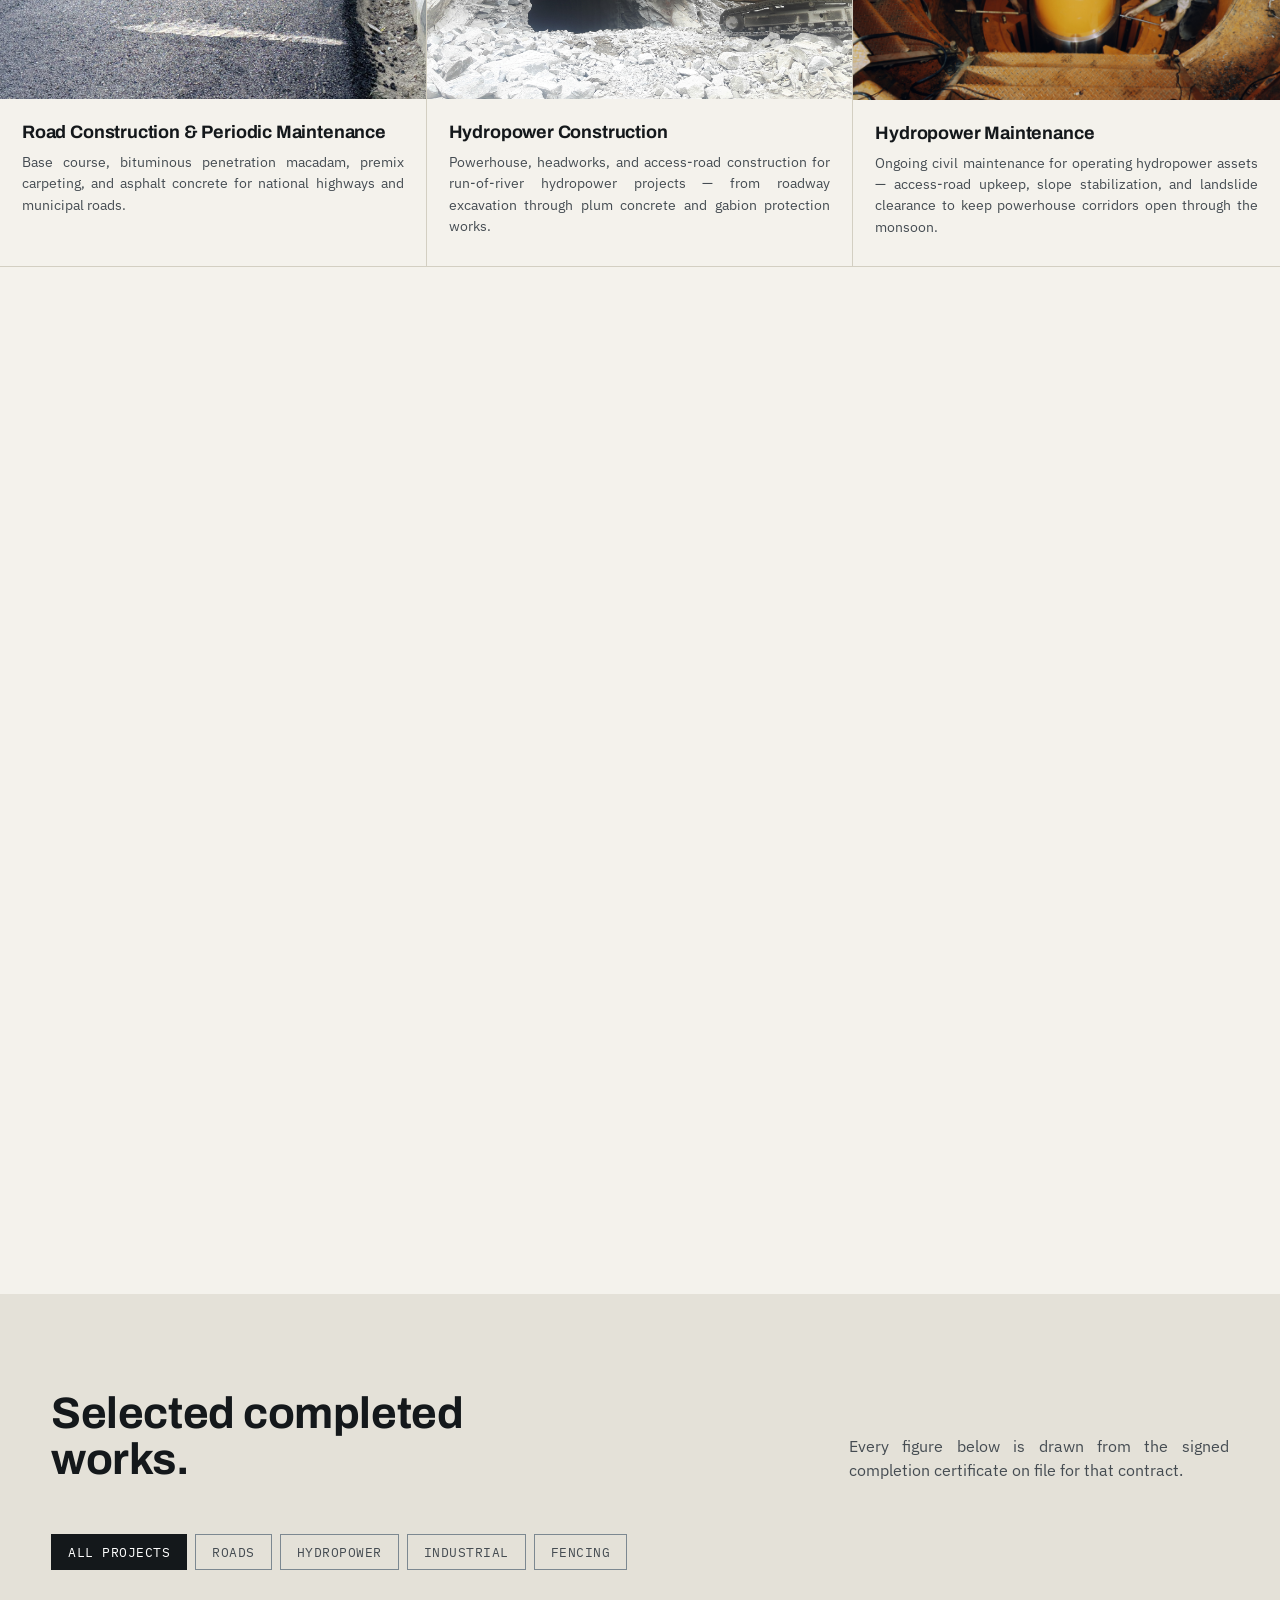
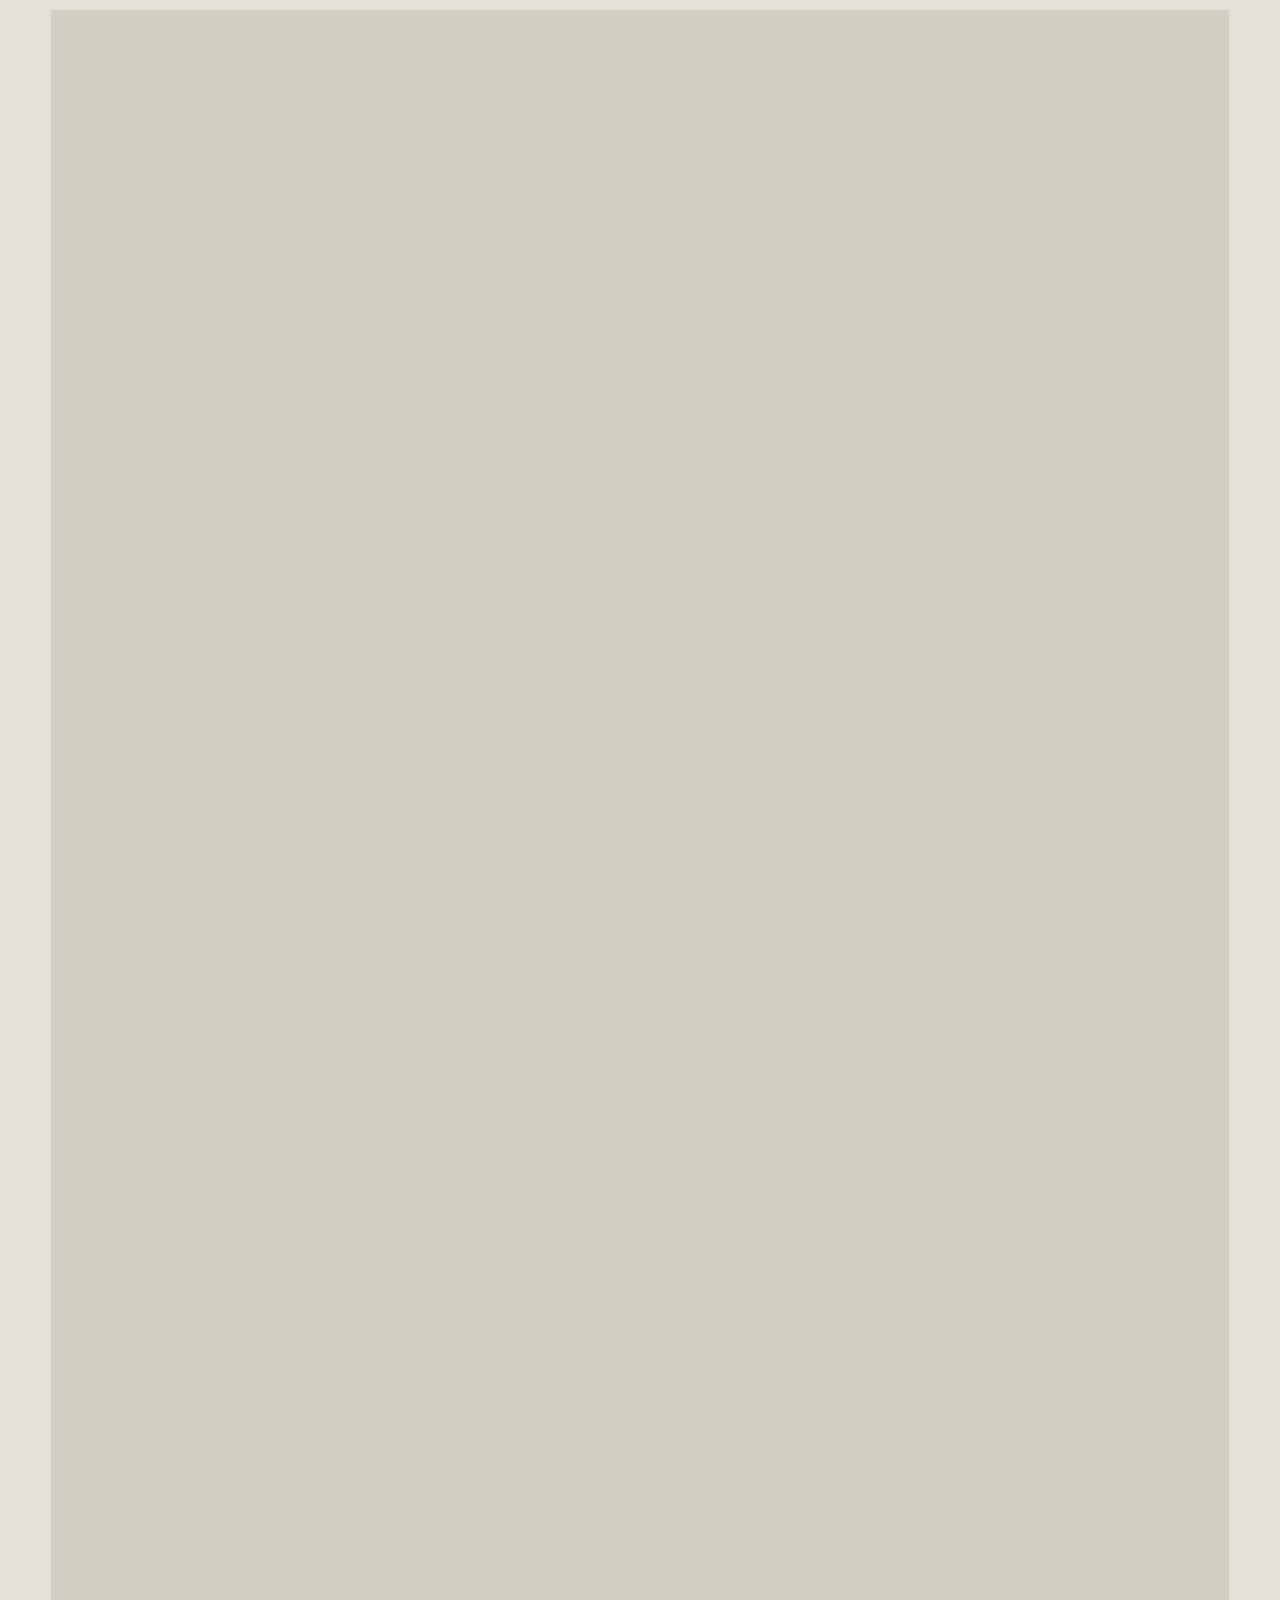
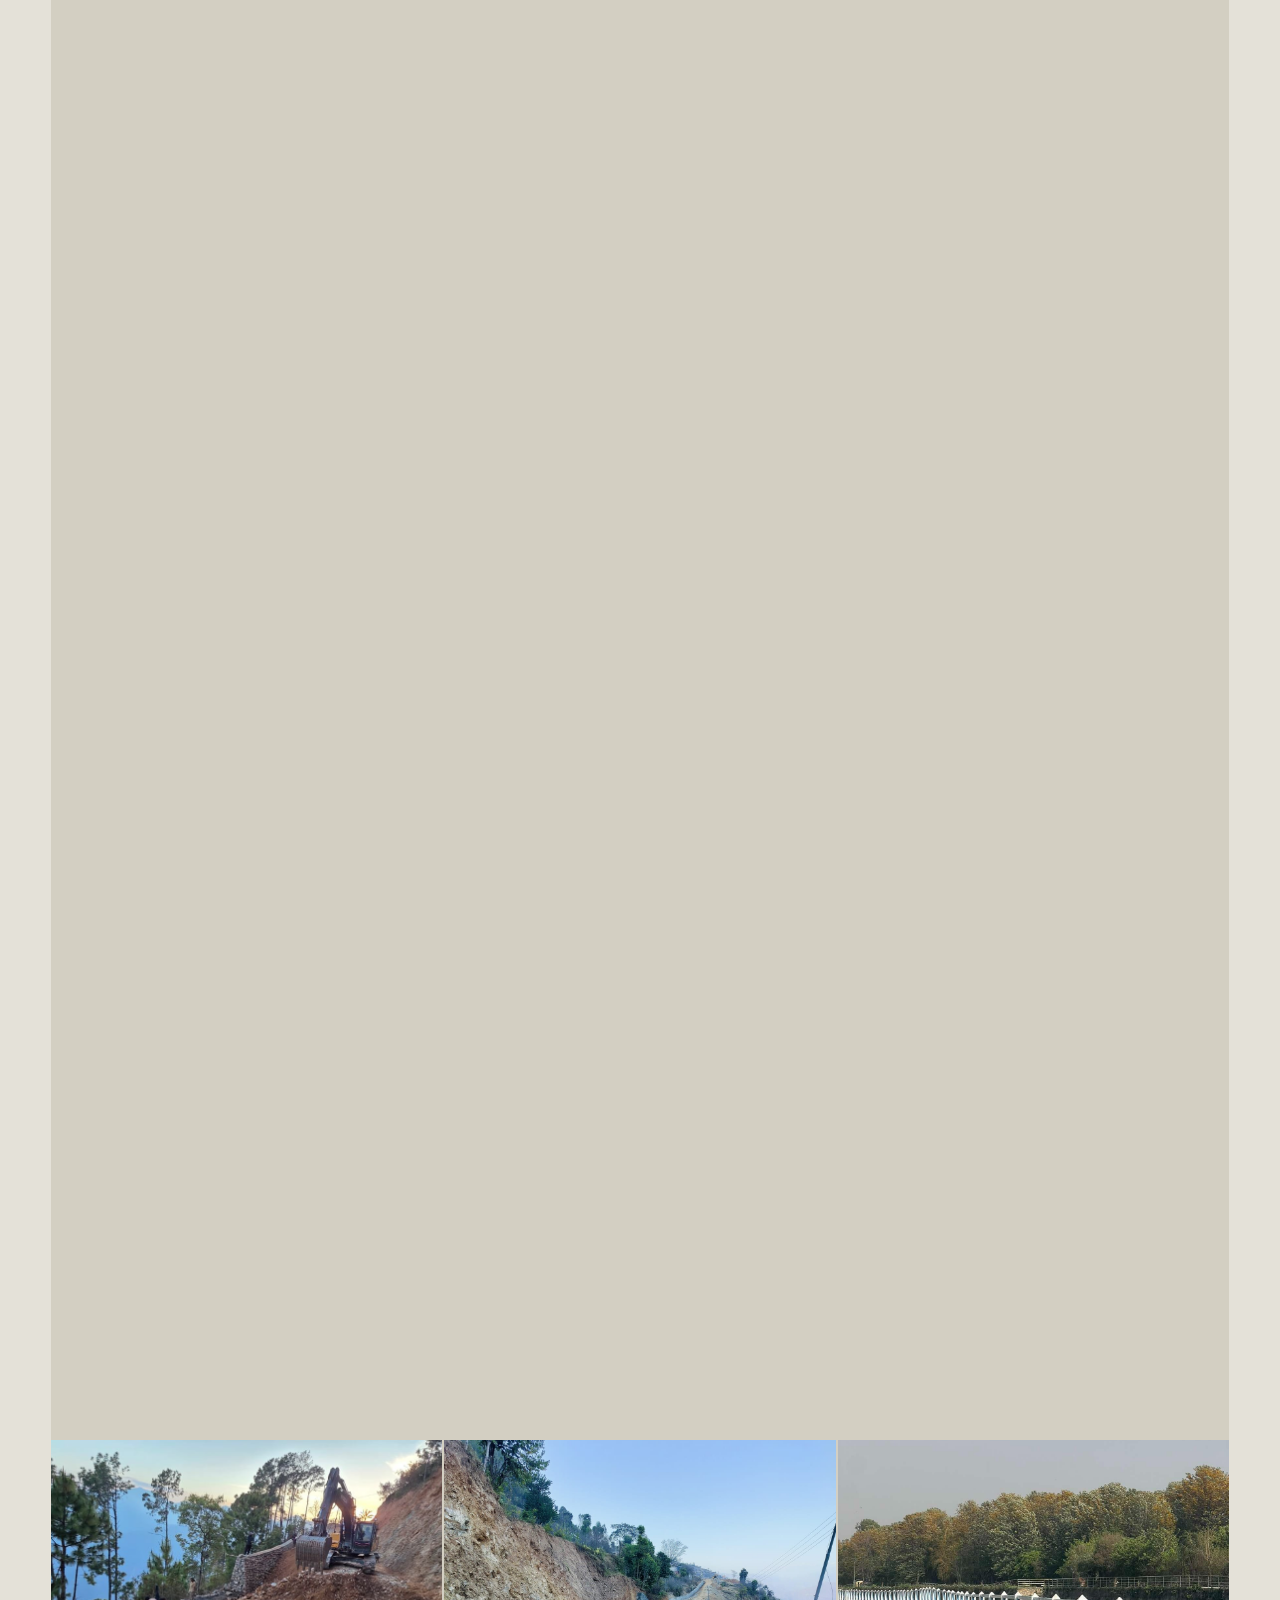
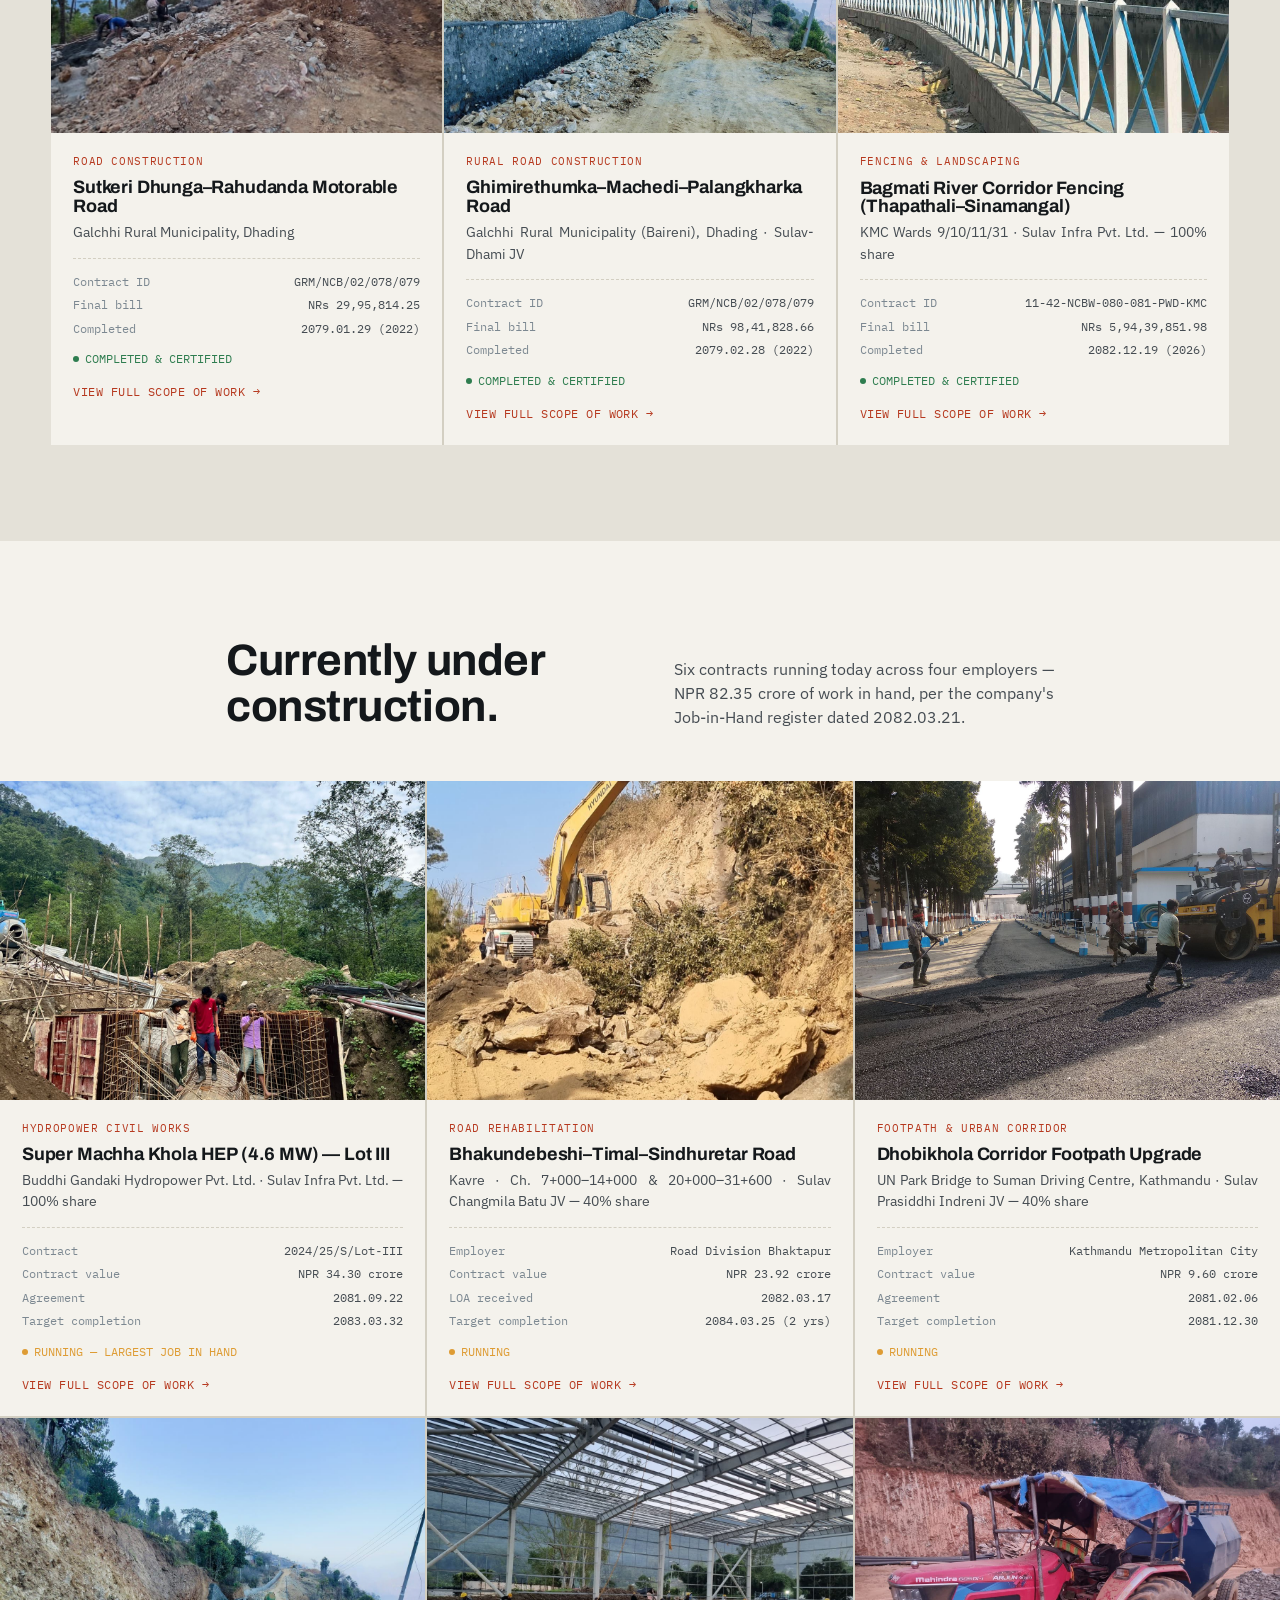
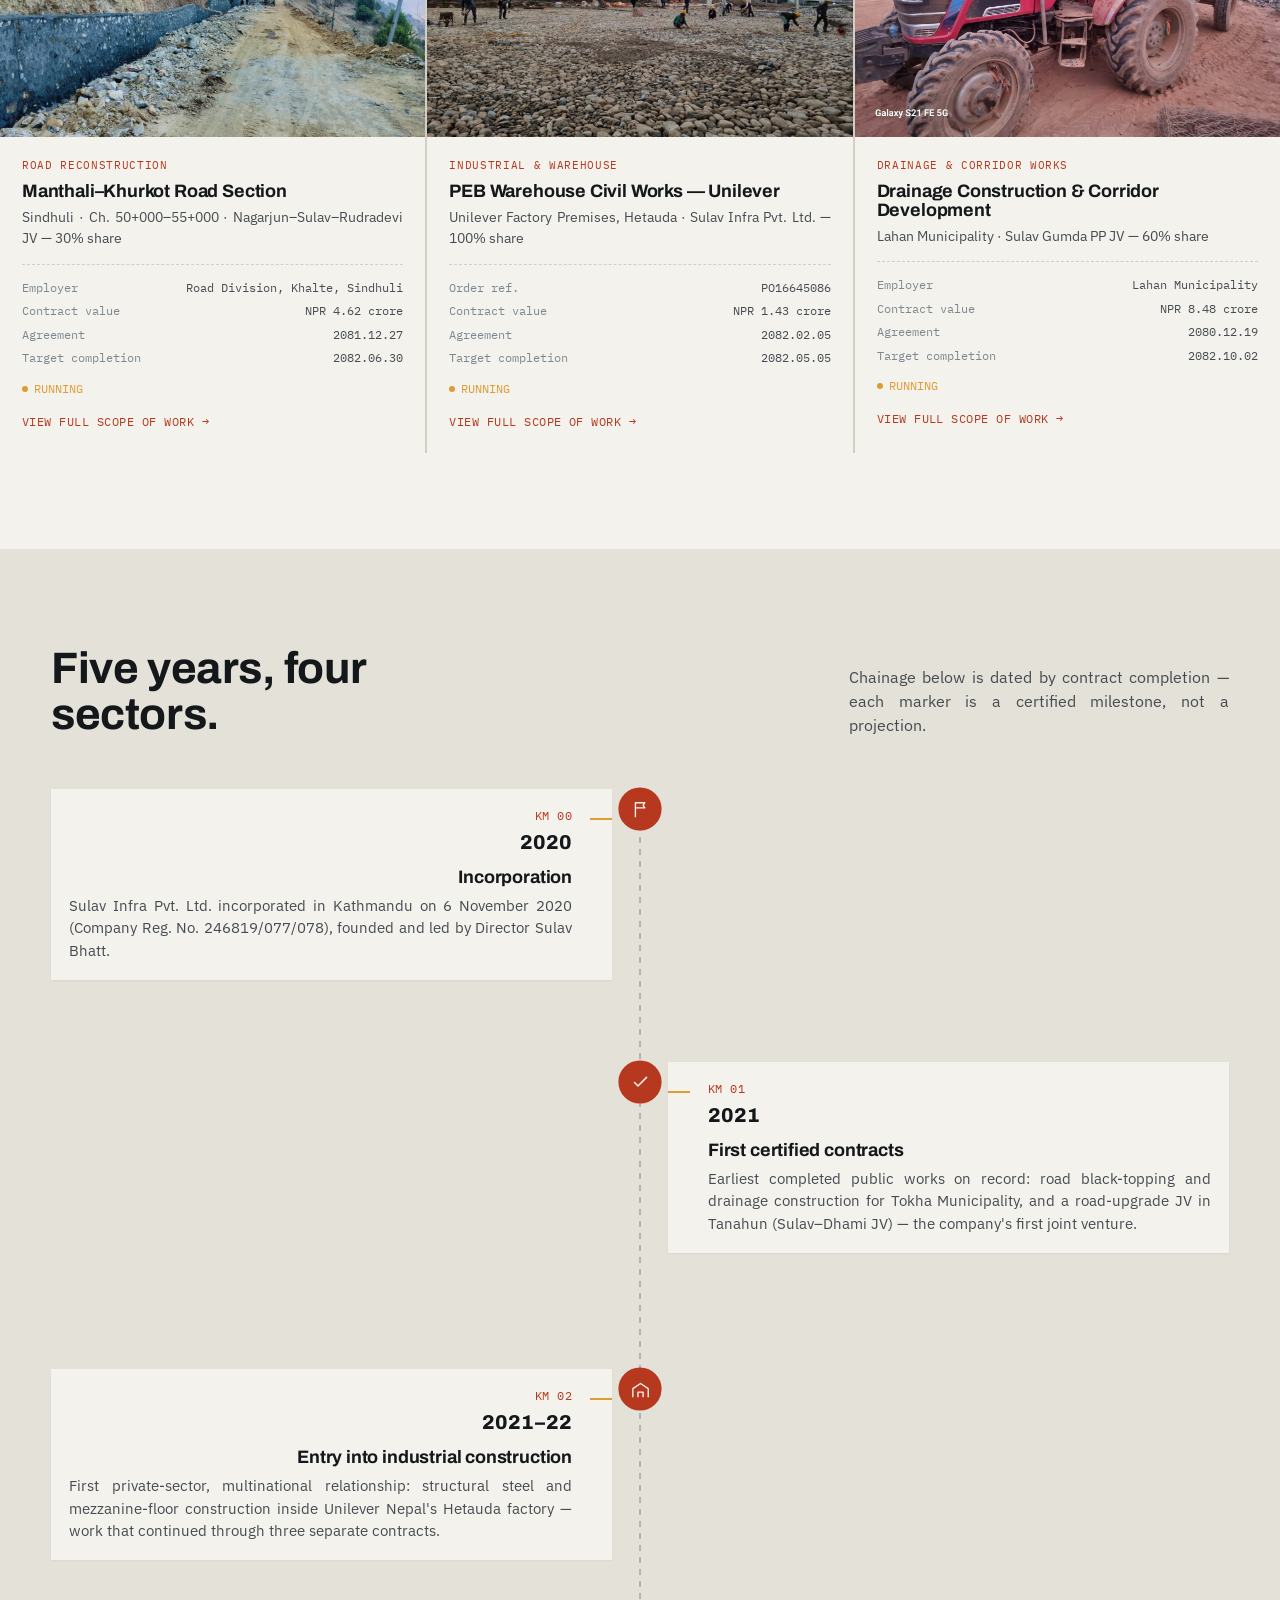
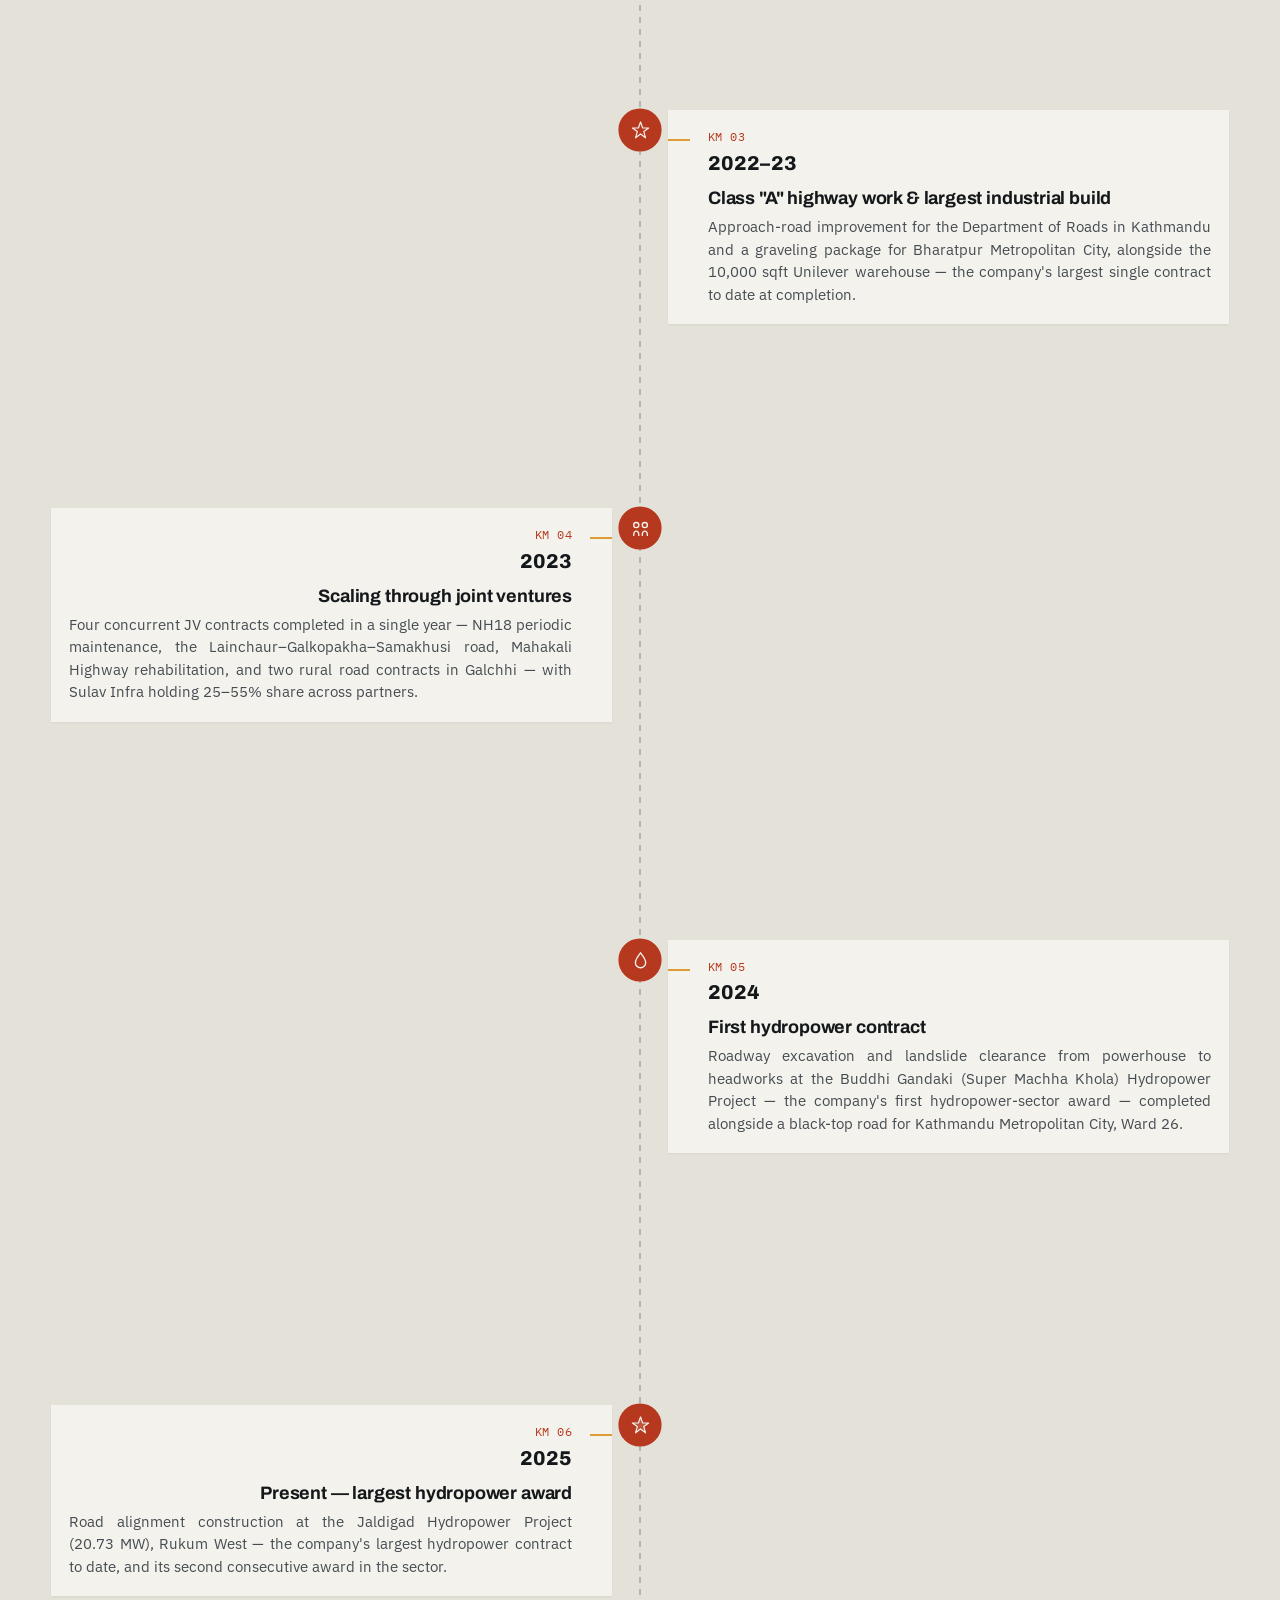
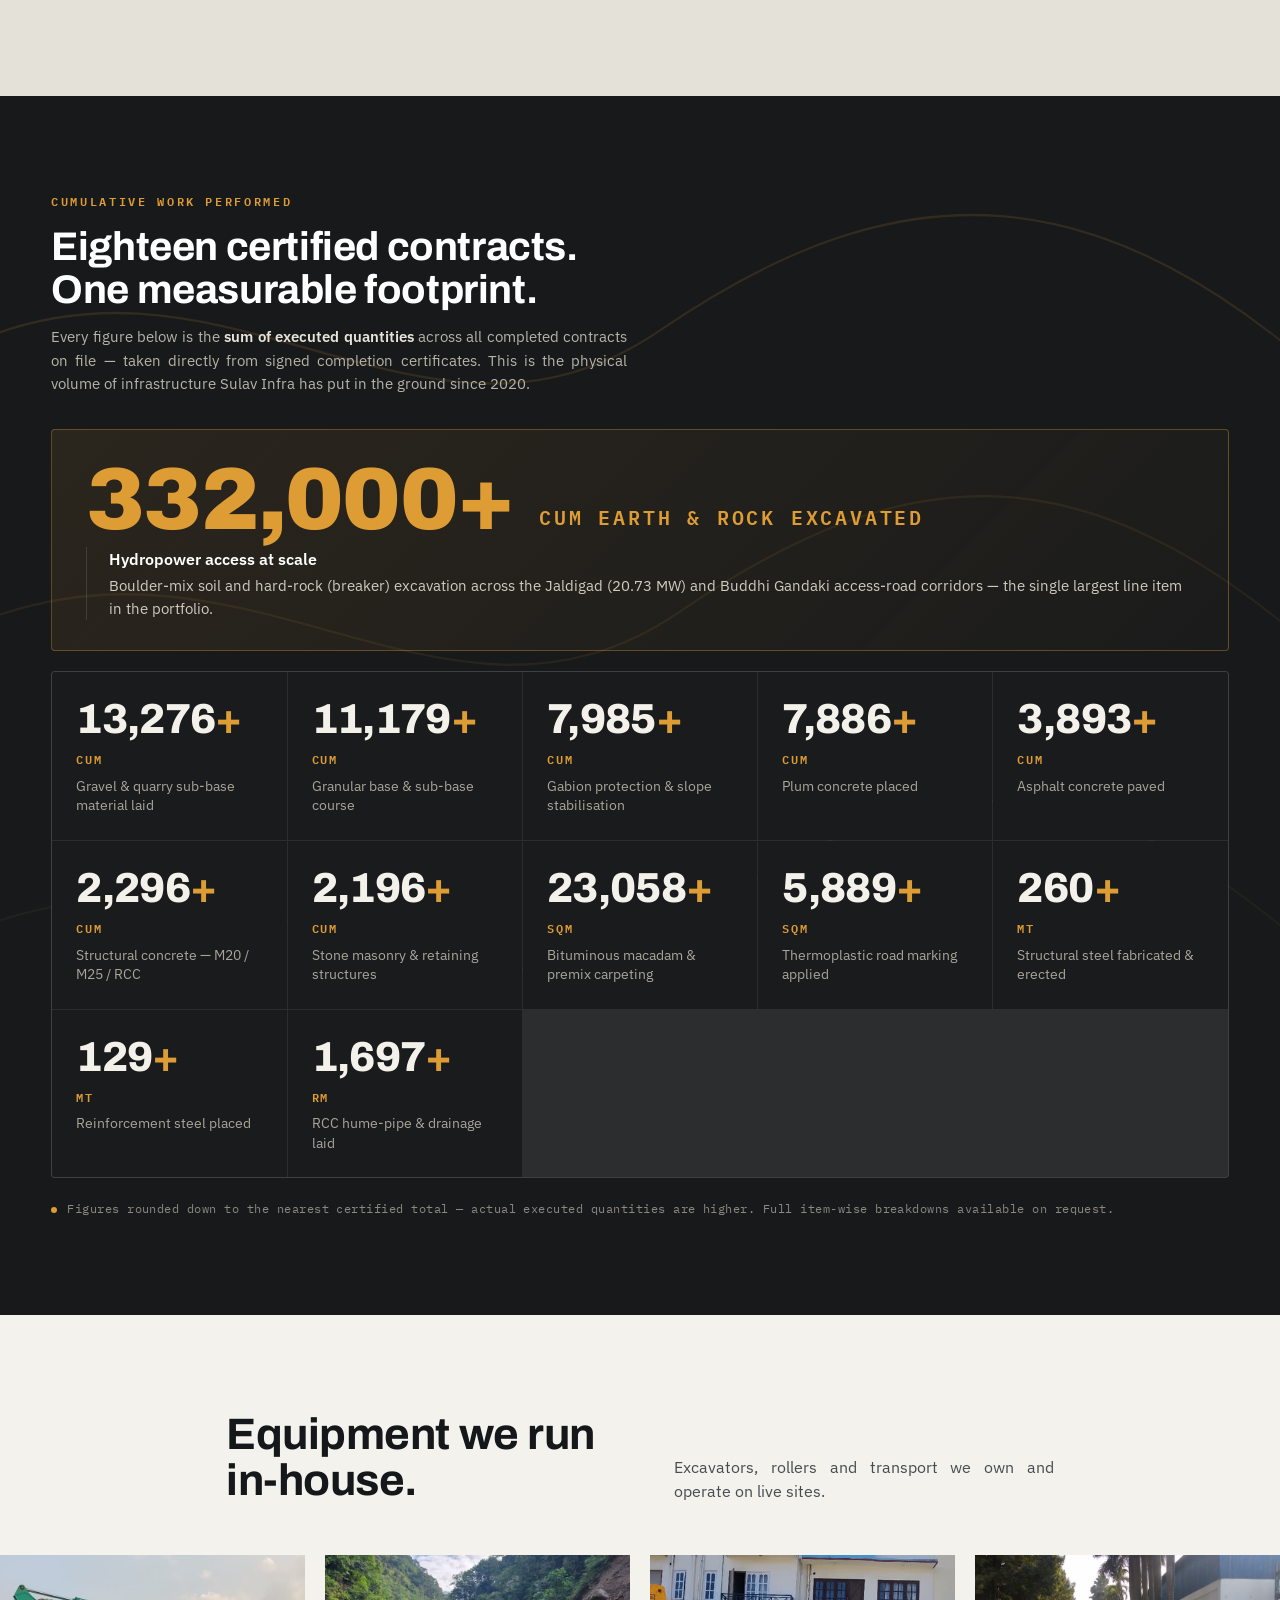
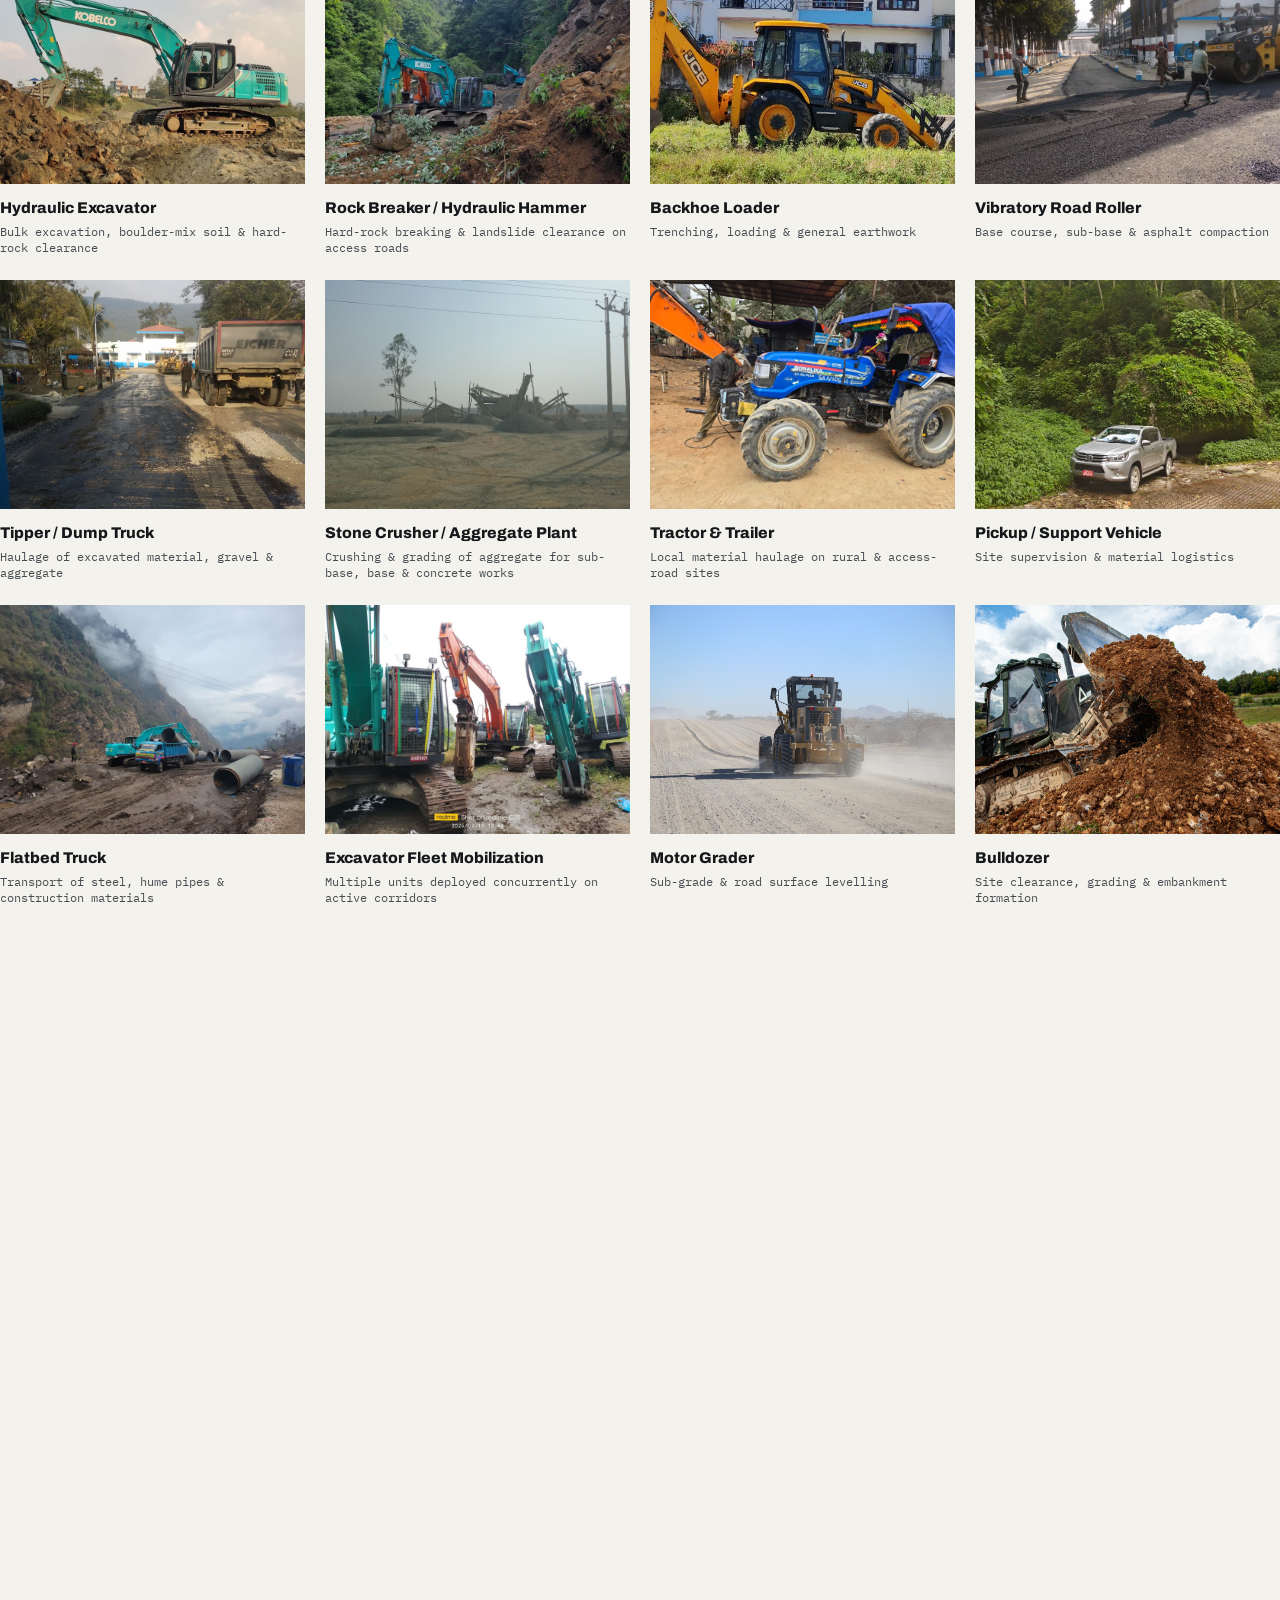
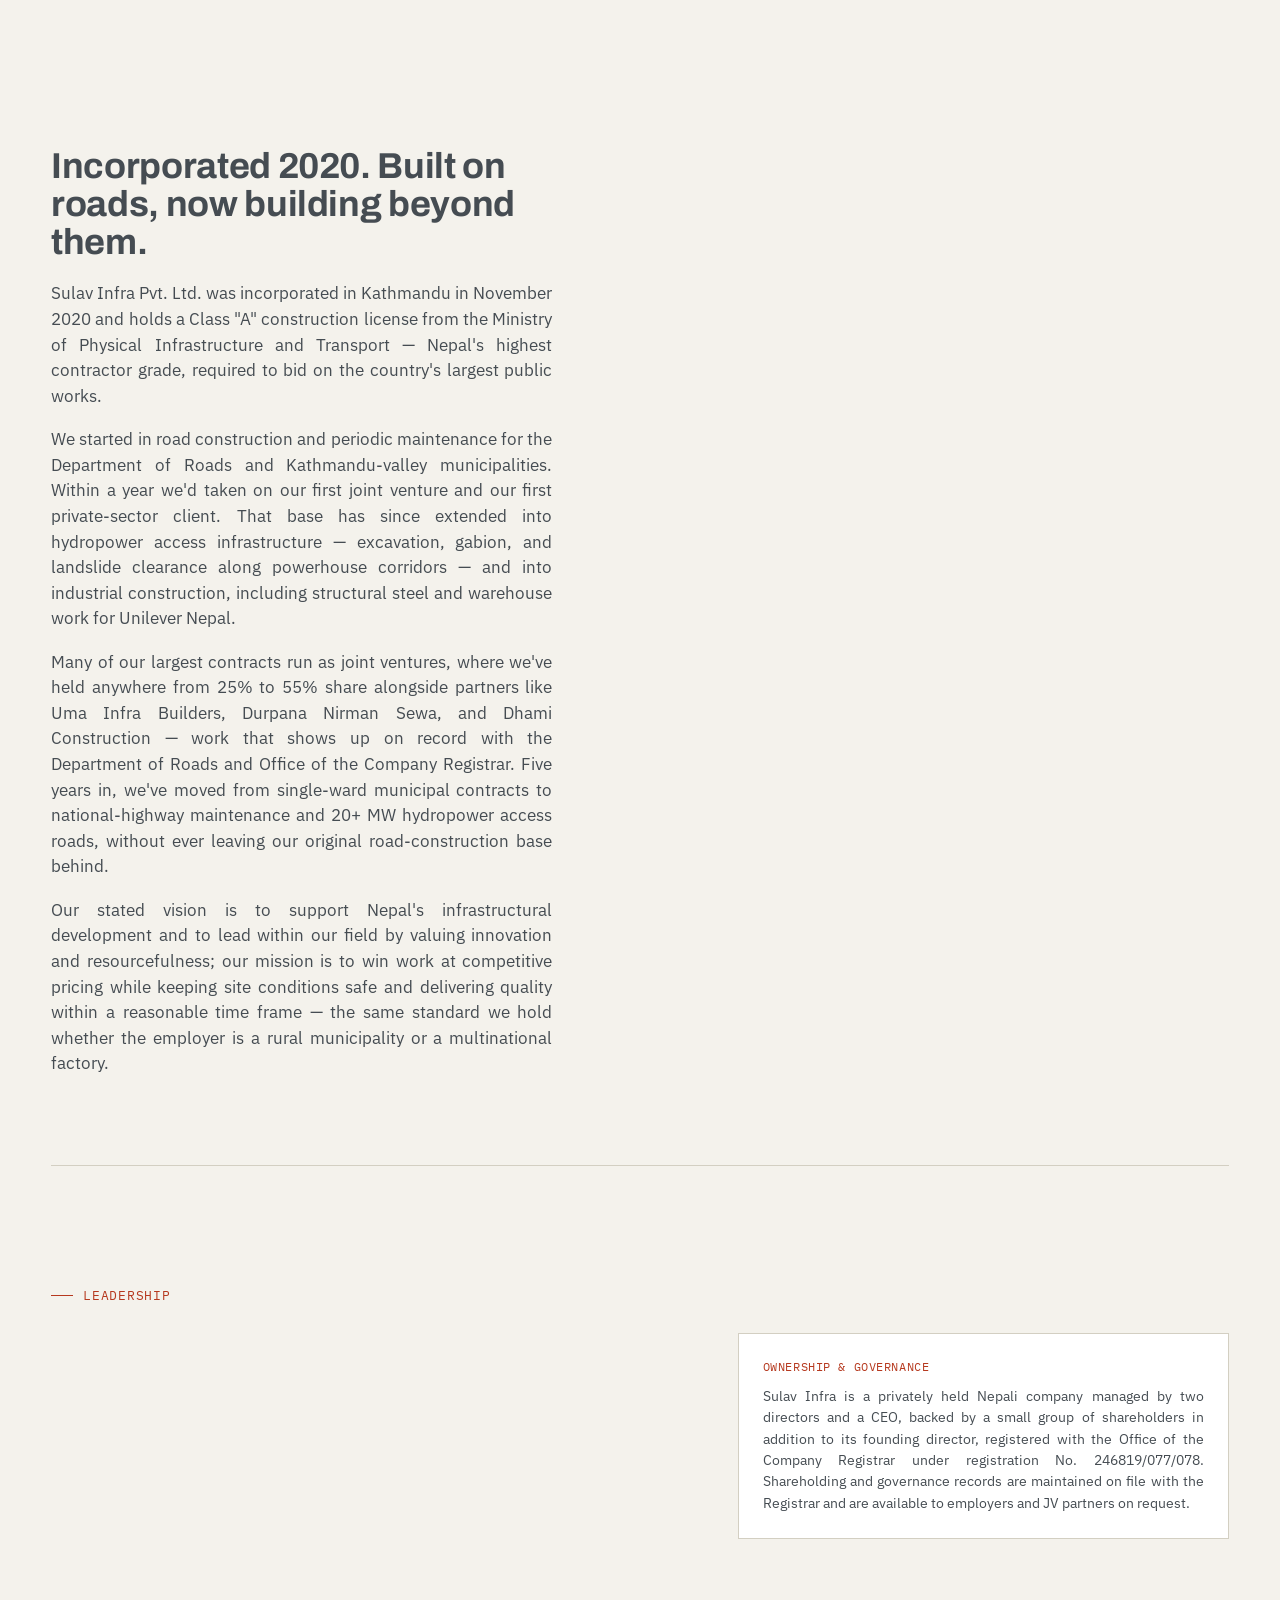
==== commit e6efd77d: "Sync site content with certified project portfolio; equipment photos, real map, layout cleanup - Add" ====
--- a/index.html
+++ b/index.html
@@ -4,7 +4,7 @@
 <meta charset="UTF-8">
 <meta name="viewport" content="width=device-width, initial-scale=1.0">
 <title>Sulav Infra Pvt. Ltd. — Class "A" Licensed Contractor, Kathmandu, Nepal</title>
-<meta name="description" content="Sulav Infra Pvt. Ltd. is a Class 'A' licensed civil contractor in Kathmandu, Nepal, building roads, hydropower access infrastructure, and industrial facilities for the Department of Roads, municipal governments, and corporate clients including Unilever Nepal.">
+<meta name="description" content="Sulav Infra Pvt. Ltd. is a Class 'A' licensed civil contractor in Kathmandu, Nepal, delivering road construction, hydropower construction &amp; maintenance, building construction, water supply, transmission &amp; distribution lines, and industrial facilities for the Department of Roads, municipal governments, and corporate clients including Unilever Nepal &mdash; 18 certified contracts on file since 2020.">
 <link rel="preconnect" href="https://fonts.googleapis.com">
 <link href="https://fonts.googleapis.com/css2?family=Archivo:wght@700;800;900&family=IBM+Plex+Sans:wght@400;500;600;700&family=IBM+Plex+Mono:wght@400;500;600&display=swap" rel="stylesheet">
 <link rel="stylesheet" href="assets/css/styles.css">
@@ -86,72 +86,63 @@
         <div class="cap">
           <div class="cap-media"><img loading="lazy" src="assets/img/roads/roads-nh18.jpg" alt="Asphalt overlay and compaction on a national highway"></div>
           <div class="cap-body">
-            <div class="cap-icon"><svg viewBox="0 0 32 32" fill="none" xmlns="http://www.w3.org/2000/svg"><path d="M11 27L14 5H18L21 27" stroke="currentColor" stroke-width="1.6" stroke-linejoin="round"/><path d="M16 9V12M16 15.5V18.5M16 22V25" stroke="currentColor" stroke-width="1.6" stroke-linecap="round"/><path d="M4 27H28" stroke="currentColor" stroke-width="1.6" stroke-linecap="round"/></svg></div>
-            <div class="capnum">01</div><h3>Road Construction &amp; Periodic Maintenance</h3>
+            <h3>Road Construction &amp; Periodic Maintenance</h3>
             <p>Base course, bituminous penetration macadam, premix carpeting, and asphalt concrete for national highways and municipal roads.</p>
           </div>
         </div>
         <div class="cap">
           <div class="cap-media"><img loading="lazy" src="assets/img/capabilities/cap-hydro-construction.jpg" alt="Hydropower project construction site"></div>
           <div class="cap-body">
-            <div class="cap-icon"><svg viewBox="0 0 32 32" fill="none" xmlns="http://www.w3.org/2000/svg"><path d="M3 24L11 10L16 17L20 12L29 24" stroke="currentColor" stroke-width="1.6" stroke-linejoin="round"/><path d="M16 4C16 4 13 8 13 10.5C13 12.15 14.35 13.5 16 13.5C17.65 13.5 19 12.15 19 10.5C19 8 16 4 16 4Z" stroke="currentColor" stroke-width="1.6" stroke-linejoin="round"/><path d="M3 24H29" stroke="currentColor" stroke-width="1.6" stroke-linecap="round"/></svg></div>
-            <div class="capnum">02</div><h3>Hydropower Construction</h3>
+            <h3>Hydropower Construction</h3>
             <p>Powerhouse, headworks, and access-road construction for run-of-river hydropower projects &mdash; from roadway excavation through plum concrete and gabion protection works.</p>
           </div>
         </div>
         <div class="cap">
           <div class="cap-media"><img loading="lazy" src="assets/img/capabilities/cap-hydro-maintenance.jpg" alt="Maintenance works at a hydropower plant"></div>
           <div class="cap-body">
-            <div class="cap-icon"><svg viewBox="0 0 32 32" fill="none" xmlns="http://www.w3.org/2000/svg"><path d="M21 6a6 6 0 00-7.7 7.7L4 23l3 3 9.3-9.3A6 6 0 0026 9l-4 4-3-3 4-4z" stroke="currentColor" stroke-width="1.6" stroke-linejoin="round"/></svg></div>
-            <div class="capnum">03</div><h3>Hydropower Maintenance</h3>
+            <h3>Hydropower Maintenance</h3>
             <p>Ongoing civil maintenance for operating hydropower assets &mdash; access-road upkeep, slope stabilization, and landslide clearance to keep powerhouse corridors open through the monsoon.</p>
           </div>
         </div>
         <div class="cap">
           <div class="cap-media"><img loading="lazy" src="assets/img/capabilities/cap-building.jpg" alt="Building under construction"></div>
           <div class="cap-body">
-            <div class="cap-icon"><svg viewBox="0 0 32 32" fill="none" xmlns="http://www.w3.org/2000/svg"><path d="M8 28V8h10v20M8 28H4M18 28h10M18 12h4M18 17h4M18 22h4M11 12h3M11 17h3M11 22h3" stroke="currentColor" stroke-width="1.6" stroke-linecap="round" stroke-linejoin="round"/></svg></div>
-            <div class="capnum">04</div><h3>Building Construction</h3>
+            <h3>Building Construction</h3>
             <p>RCC-framed residential and commercial buildings, from foundation through finishing, alongside our warehouse and industrial-shed work.</p>
           </div>
         </div>
         <div class="cap">
           <div class="cap-media"><img loading="lazy" src="assets/img/industrial/industrial-1.jpg" alt="Steel structure warehouse construction"></div>
           <div class="cap-body">
-            <div class="cap-icon"><svg viewBox="0 0 32 32" fill="none" xmlns="http://www.w3.org/2000/svg"><path d="M4 15L16 6L28 15" stroke="currentColor" stroke-width="1.6" stroke-linejoin="round"/><path d="M6 14V26H26V14" stroke="currentColor" stroke-width="1.6" stroke-linejoin="round"/><path d="M13 26V19H19V26" stroke="currentColor" stroke-width="1.6" stroke-linejoin="round"/></svg></div>
-            <div class="capnum">05</div><h3>Industrial &amp; Warehouse Construction</h3>
+            <h3>Industrial &amp; Warehouse Construction</h3>
             <p>RCC foundations, steel structure erection, and complete warehouse builds for manufacturing and FMCG clients.</p>
           </div>
         </div>
         <div class="cap">
           <div class="cap-media"><img loading="lazy" src="assets/img/industrial/industrial-6.jpg" alt="Industrial steel structure fabrication and erection works"></div>
           <div class="cap-body">
-            <div class="cap-icon"><svg viewBox="0 0 32 32" fill="none" xmlns="http://www.w3.org/2000/svg"><path d="M6 27V8L16 4L26 8V27" stroke="currentColor" stroke-width="1.6" stroke-linejoin="round"/><path d="M6 8L16 12L26 8" stroke="currentColor" stroke-width="1.6" stroke-linejoin="round"/><path d="M16 12V27" stroke="currentColor" stroke-width="1.6"/></svg></div>
-            <div class="capnum">06</div><h3>Structural Steel Fabrication</h3>
+            <h3>Structural Steel Fabrication</h3>
             <p>MS beam, column, and truss fabrication and erection &mdash; over 100 tonnes delivered on a single facility to date.</p>
           </div>
         </div>
         <div class="cap">
           <div class="cap-media"><img loading="lazy" src="assets/img/fencing/fencing-1.jpg" alt="Boundary fencing installation"></div>
           <div class="cap-body">
-            <div class="cap-icon"><svg viewBox="0 0 32 32" fill="none" xmlns="http://www.w3.org/2000/svg"><path d="M5 28V6M12 28V6M19 28V6M26 28V6" stroke="currentColor" stroke-width="1.6" stroke-linecap="round"/><path d="M3 11L28 16M3 21L28 11" stroke="currentColor" stroke-width="1.4"/></svg></div>
-            <div class="capnum">07</div><h3>Fencing, Gabion &amp; Retaining Works</h3>
+            <h3>Fencing, Gabion &amp; Retaining Works</h3>
             <p>Boundary fencing, gabion boxes, and stone masonry retaining structures for slope stabilization and site security.</p>
           </div>
         </div>
         <div class="cap">
           <div class="cap-media"><img loading="lazy" src="assets/img/capabilities/cap-water-supply.jpg" alt="Water supply pipeline construction"></div>
           <div class="cap-body">
-            <div class="cap-icon"><svg viewBox="0 0 32 32" fill="none" xmlns="http://www.w3.org/2000/svg"><path d="M16 8C16 8 10 16.5 10 21a6 6 0 0012 0c0-4.5-6-13-6-13Z" stroke="currentColor" stroke-width="1.6" stroke-linejoin="round"/><path d="M5 8h8M9 8v-4" stroke="currentColor" stroke-width="1.6" stroke-linecap="round"/></svg></div>
-            <div class="capnum">08</div><h3>Water Supply</h3>
+            <h3>Water Supply</h3>
             <p>Pipeline laying, reservoir construction, and distribution networks for municipal and rural drinking-water supply schemes.</p>
           </div>
         </div>
         <div class="cap">
           <div class="cap-media"><img loading="lazy" src="assets/img/capabilities/cap-transmission.jpg" alt="Electricity transmission and distribution line towers"></div>
           <div class="cap-body">
-            <div class="cap-icon"><svg viewBox="0 0 32 32" fill="none" xmlns="http://www.w3.org/2000/svg"><path d="M16 4l-6 8h4l-5 8h4l-4 8M16 4l6 8h-4l5 8h-4l4 8M16 4v24" stroke="currentColor" stroke-width="1.4" stroke-linejoin="round"/><path d="M6 14h20M4 22h24" stroke="currentColor" stroke-width="1.2"/></svg></div>
-            <div class="capnum">09</div><h3>Transmission &amp; Distribution Lines</h3>
+            <h3>Transmission &amp; Distribution Lines</h3>
             <p>Tower foundation, erection, and stringing works for electricity transmission and distribution line contracts.</p>
           </div>
         </div>
@@ -172,6 +163,7 @@
         <button class="filter" data-filter="roads">Roads</button>
         <button class="filter" data-filter="hydropower">Hydropower</button>
         <button class="filter" data-filter="industrial">Industrial</button>
+        <button class="filter" data-filter="fencing">Fencing</button>
       </div>
 
       <div class="proj-grid" id="projGrid">
@@ -314,6 +306,150 @@
               <div class="row"><span>Contract No.</span><span>SRCTIP-DOR-WPM-RDKTM-NCB-33</span></div>
               <div class="row"><span>Final bill</span><span>NPR 4,22,23,869</span></div>
               <div class="row"><span>Completed</span><span>2081.09.08 (2024)</span></div>
+            </div>
+            <div class="status">Completed &amp; certified</div>
+            <button type="button" class="proj-more">View full scope of work &rarr;</button>
+          </div>
+        </article>
+
+        <article class="proj-card" data-cat="roads" data-detail="d-mahakali" tabindex="0" role="button" aria-haspopup="dialog">
+          <div class="proj-media"><img loading="lazy" src="assets/img/roads/roads-mahakali.jpg" alt="Stone-masonry retaining wall and slope protection, Mahakali Highway"></div>
+          <div class="proj-body">
+            <div class="proj-cat">Road Rehabilitation</div>
+            <h3>Mahakali Highway Rehabilitation, Phaltude&ndash;Sahukhark</h3>
+            <p style="font-size:13.8px;color:var(--ink-soft);margin-top:6px;">Road Division Doti &middot; M/S Pagoda-Sulav JV</p>
+            <div class="proj-meta">
+              <div class="row"><span>Contract No.</span><span>RDDOT/337310113/2079/80-031(Re)</span></div>
+              <div class="row"><span>Value of work</span><span>NRs 6,52,71,238.00</span></div>
+              <div class="row"><span>Completed</span><span>2080.06.30 (2023)</span></div>
+            </div>
+            <div class="status">Completed &amp; certified</div>
+            <button type="button" class="proj-more">View full scope of work &rarr;</button>
+          </div>
+        </article>
+
+        <article class="proj-card" data-cat="roads" data-detail="d-lainchaur" tabindex="0" role="button" aria-haspopup="dialog">
+          <div class="proj-media"><img loading="lazy" src="assets/img/roads/roads-lainchaur.jpg" alt="Asphalt paving works, Lainchaur-Galkopakha-Samakhusi Road"></div>
+          <div class="proj-body">
+            <div class="proj-cat">Road Maintenance</div>
+            <h3>Maintenance of Lainchaur&ndash;Galkopakha&ndash;Samakhusi Road</h3>
+            <p style="font-size:13.8px;color:var(--ink-soft);margin-top:6px;">Kathmandu &middot; Sulav/Durpana JV &mdash; 51% share</p>
+            <div class="proj-meta">
+              <div class="row"><span>Contract No.</span><span>RDKTM/337310113/079/80/050</span></div>
+              <div class="row"><span>Final bill</span><span>NRs 3,00,10,809.30</span></div>
+              <div class="row"><span>Completed</span><span>2080.06.29 (2023)</span></div>
+            </div>
+            <div class="status">Completed &amp; certified</div>
+            <button type="button" class="proj-more">View full scope of work &rarr;</button>
+          </div>
+        </article>
+
+        <article class="proj-card" data-cat="roads" data-detail="d-sippaghat" tabindex="0" role="button" aria-haspopup="dialog">
+          <div class="proj-media"><img loading="lazy" src="assets/img/roads/roads-sippaghat.jpg" alt="Road formation and lined side-drain, Andheri-Masanepati Road, Sippaghat"></div>
+          <div class="proj-body">
+            <div class="proj-cat">Road Upgrading</div>
+            <h3>Andheridekhi&ndash;Masanepati Road Upgrade, Sippaghat</h3>
+            <p style="font-size:13.8px;color:var(--ink-soft);margin-top:6px;">Kavrepalanchok &middot; Samjhana-Sulav JV &mdash; 49% share</p>
+            <div class="proj-meta">
+              <div class="row"><span>Contract No.</span><span>UDBO/NCB/Works/01/1S2E/079/080</span></div>
+              <div class="row"><span>Final bill</span><span>NRs 2,54,03,337.19</span></div>
+              <div class="row"><span>Completed</span><span>2080/10/14 (2024)</span></div>
+            </div>
+            <div class="status">Completed &amp; certified</div>
+            <button type="button" class="proj-more">View full scope of work &rarr;</button>
+          </div>
+        </article>
+
+        <article class="proj-card" data-cat="roads" data-detail="d-bansgadhi" tabindex="0" role="button" aria-haspopup="dialog">
+          <div class="proj-media"><img loading="lazy" src="assets/img/roads/roads-bansgadhi.jpg" alt="Carriageway paving and widening, Bansgadhi-Mainapokhar Road"></div>
+          <div class="proj-body">
+            <div class="proj-cat">Road Widening</div>
+            <h3>Widening &amp; Rehabilitation, Bansgadhi&ndash;Mainapokhar Road</h3>
+            <p style="font-size:13.8px;color:var(--ink-soft);margin-top:6px;">Terai region &middot; Road Division Nepalgunj &middot; Sulav-Ratala JV</p>
+            <div class="proj-meta">
+              <div class="row"><span>Contract No.</span><span>RDNG/337310113/079/080-20</span></div>
+              <div class="row"><span>Final bill</span><span>NRs 1,63,64,858.54</span></div>
+              <div class="row"><span>Completed</span><span>2080/03/15 (2023)</span></div>
+            </div>
+            <div class="status">Completed &amp; certified</div>
+            <button type="button" class="proj-more">View full scope of work &rarr;</button>
+          </div>
+        </article>
+
+        <article class="proj-card" data-cat="roads" data-detail="d-tanahun" tabindex="0" role="button" aria-haspopup="dialog">
+          <div class="proj-media"><img loading="lazy" src="assets/img/roads/roads-tanahun.jpg" alt="Gabion protection and roadway formation, Gurungtar-Bhukbhuke Road, Tanahun"></div>
+          <div class="proj-body">
+            <div class="proj-cat">Rural Road Construction</div>
+            <h3>Mahila Bikas Bhawan&ndash;Gurungtar&ndash;Bhukbhuke Road</h3>
+            <p style="font-size:13.8px;color:var(--ink-soft);margin-top:6px;">Tanahun &middot; New Town Project Office, Dumre-Bhansar &middot; Sulav/Dhami JV &mdash; 55% share</p>
+            <div class="proj-meta">
+              <div class="row"><span>Contract No.</span><span>NTPO/Dumre-Bhansar/Works/NCB-2077/078-01</span></div>
+              <div class="row"><span>Final bill</span><span>NRs 1,28,79,826.00</span></div>
+              <div class="row"><span>Completed</span><span>2078.03.15 BS (2021)</span></div>
+            </div>
+            <div class="status">Completed &amp; certified</div>
+            <button type="button" class="proj-more">View full scope of work &rarr;</button>
+          </div>
+        </article>
+
+        <article class="proj-card" data-cat="roads" data-detail="d-tokha" tabindex="0" role="button" aria-haspopup="dialog">
+          <div class="proj-media"><img loading="lazy" src="assets/img/roads/roads-tokha.jpg" alt="Road and drainage works, Nawajyoti Marg, Tokha"></div>
+          <div class="proj-body">
+            <div class="proj-cat">Road &amp; Drainage</div>
+            <h3>Nawajyoti Marg Black-Top Road &amp; Drainage</h3>
+            <p style="font-size:13.8px;color:var(--ink-soft);margin-top:6px;">Ward 10, Tokha Municipality, Kathmandu &middot; Sulav/Dhami JV</p>
+            <div class="proj-meta">
+              <div class="row"><span>Contract No.</span><span>13/NCB/TM/W/2077-78</span></div>
+              <div class="row"><span>Final bill</span><span>NRs 20,95,626.67</span></div>
+              <div class="row"><span>Completed</span><span>July 4, 2021</span></div>
+            </div>
+            <div class="status">Completed &amp; certified</div>
+            <button type="button" class="proj-more">View full scope of work &rarr;</button>
+          </div>
+        </article>
+
+        <article class="proj-card" data-cat="roads" data-detail="d-sutkeri" tabindex="0" role="button" aria-haspopup="dialog">
+          <div class="proj-media"><img loading="lazy" src="assets/img/roads/roads-sutkeri.jpg" alt="Excavation and stone-masonry works, Sutkeri Dhunga-Rahudanda Road"></div>
+          <div class="proj-body">
+            <div class="proj-cat">Road Construction</div>
+            <h3>Sutkeri Dhunga&ndash;Rahudanda Motorable Road</h3>
+            <p style="font-size:13.8px;color:var(--ink-soft);margin-top:6px;">Galchhi Rural Municipality, Dhading</p>
+            <div class="proj-meta">
+              <div class="row"><span>Contract ID</span><span>GRM/NCB/02/078/079</span></div>
+              <div class="row"><span>Final bill</span><span>NRs 29,95,814.25</span></div>
+              <div class="row"><span>Completed</span><span>2079.01.29 (2022)</span></div>
+            </div>
+            <div class="status">Completed &amp; certified</div>
+            <button type="button" class="proj-more">View full scope of work &rarr;</button>
+          </div>
+        </article>
+
+        <article class="proj-card" data-cat="roads" data-detail="d-ghimirethumka" tabindex="0" role="button" aria-haspopup="dialog">
+          <div class="proj-media"><img loading="lazy" src="assets/img/roads/roads-ghimirethumka.jpg" alt="Roadway formation with gabion and masonry protection, Ghimirethumka-Machedi Road"></div>
+          <div class="proj-body">
+            <div class="proj-cat">Rural Road Construction</div>
+            <h3>Ghimirethumka&ndash;Machedi&ndash;Palangkharka Road</h3>
+            <p style="font-size:13.8px;color:var(--ink-soft);margin-top:6px;">Galchhi Rural Municipality (Baireni), Dhading &middot; Sulav-Dhami JV</p>
+            <div class="proj-meta">
+              <div class="row"><span>Contract ID</span><span>GRM/NCB/02/078/079</span></div>
+              <div class="row"><span>Final bill</span><span>NRs 98,41,828.66</span></div>
+              <div class="row"><span>Completed</span><span>2079.02.28 (2022)</span></div>
+            </div>
+            <div class="status">Completed &amp; certified</div>
+            <button type="button" class="proj-more">View full scope of work &rarr;</button>
+          </div>
+        </article>
+
+        <article class="proj-card" data-cat="fencing" data-detail="d-bagmati-fence" tabindex="0" role="button" aria-haspopup="dialog">
+          <div class="proj-media"><img loading="lazy" src="assets/img/fencing/fencing-bagmati.jpg" alt="River-corridor fencing and landscaping, Bagmati Corridor, Kathmandu"></div>
+          <div class="proj-body">
+            <div class="proj-cat">Fencing &amp; Landscaping</div>
+            <h3>Bagmati River Corridor Fencing (Thapathali&ndash;Sinamangal)</h3>
+            <p style="font-size:13.8px;color:var(--ink-soft);margin-top:6px;">KMC Wards 9/10/11/31 &middot; Sulav Infra Pvt. Ltd. &mdash; 100% share</p>
+            <div class="proj-meta">
+              <div class="row"><span>Contract ID</span><span>11-42-NCBW-080-081-PWD-KMC</span></div>
+              <div class="row"><span>Final bill</span><span>NRs 5,94,39,851.98</span></div>
+              <div class="row"><span>Completed</span><span>2082.12.19 (2026)</span></div>
             </div>
             <div class="status">Completed &amp; certified</div>
             <button type="button" class="proj-more">View full scope of work &rarr;</button>
@@ -329,7 +465,7 @@
     <div class="wrap">
       <div class="section-head">
         <h2>Currently under construction.</h2>
-        <p class="desc">Seven contracts running today across four employers &mdash; NPR 89.36 crore of work in hand, per the company's Job-in-Hand register dated 2082.03.21.</p>
+        <p class="desc">Six contracts running today across four employers &mdash; NPR 82.35 crore of work in hand, per the company's Job-in-Hand register dated 2082.03.21.</p>
       </div>
     </div>
     <div class="wrap" style="padding:0;">
@@ -363,23 +499,6 @@
               <div class="row"><span>Contract value</span><span>NPR 23.92 crore</span></div>
               <div class="row"><span>LOA received</span><span>2082.03.17</span></div>
               <div class="row"><span>Target completion</span><span>2084.03.25 (2 yrs)</span></div>
-            </div>
-            <div class="status running">Running</div>
-            <button type="button" class="proj-more">View full scope of work &rarr;</button>
-          </div>
-        </article>
-
-        <article class="proj-card" data-detail="d-bagmati-fence" tabindex="0" role="button" aria-haspopup="dialog">
-          <div class="proj-media"><img loading="lazy" src="assets/img/ongoing/ongoing-fencing.jpg" alt="Bagmati river corridor fencing works, Kathmandu Metropolitan City"></div>
-          <div class="proj-body">
-            <div class="proj-cat">Fencing &amp; Corridor Works</div>
-            <h3>Bagmati River Corridor Fencing</h3>
-            <p style="font-size:13.8px;color:var(--ink-soft);margin-top:6px;">Thapathali&ndash;Dhobikhola Dovan &amp; Tinkune&ndash;Sinamangal, KMC Wards 9/10/11/31 &middot; Sulav Infra &mdash; 100% share</p>
-            <div class="proj-meta">
-              <div class="row"><span>Employer</span><span>Kathmandu Metropolitan City</span></div>
-              <div class="row"><span>Contract value</span><span>NPR 7.01 crore</span></div>
-              <div class="row"><span>Agreement</span><span>2081.02.06</span></div>
-              <div class="row"><span>Target completion</span><span>2081.12.30</span></div>
             </div>
             <div class="status running">Running</div>
             <button type="button" class="proj-more">View full scope of work &rarr;</button>
@@ -669,7 +788,7 @@
           <div class="fleet-cap">Haulage of excavated material, gravel &amp; aggregate</div>
         </div>
         <div class="fleet-item">
-          <div class="fleet-media" style="background:var(--steel);display:flex;align-items:center;justify-content:center;color:var(--concrete-2);font-family:var(--mono);font-size:11.5px;text-transform:uppercase;letter-spacing:0.05em;">Photo on file</div>
+          <div class="fleet-media"><img loading="lazy" src="assets/img/equipment/equip-crusher.jpg" alt="Stone crusher and aggregate plant at a quarry site"></div>
           <div class="fleet-name">Stone Crusher / Aggregate Plant</div>
           <div class="fleet-cap">Crushing &amp; grading of aggregate for sub-base, base &amp; concrete works</div>
         </div>
@@ -694,42 +813,42 @@
           <div class="fleet-cap">Multiple units deployed concurrently on active corridors</div>
         </div>
         <div class="fleet-item">
-          <div class="fleet-media" style="background:var(--steel);display:flex;align-items:center;justify-content:center;color:var(--concrete-2);font-family:var(--mono);font-size:11.5px;text-transform:uppercase;letter-spacing:0.05em;">Photo on file</div>
+          <div class="fleet-media"><img loading="lazy" src="assets/img/equipment/equip-grader.jpg" alt="Motor grader levelling a gravel road surface"></div>
           <div class="fleet-name">Motor Grader</div>
           <div class="fleet-cap">Sub-grade &amp; road surface levelling</div>
         </div>
         <div class="fleet-item">
-          <div class="fleet-media" style="background:var(--steel);display:flex;align-items:center;justify-content:center;color:var(--concrete-2);font-family:var(--mono);font-size:11.5px;text-transform:uppercase;letter-spacing:0.05em;">Photo on file</div>
+          <div class="fleet-media"><img loading="lazy" src="assets/img/equipment/equip-bulldozer.jpg" alt="Bulldozer clearing and grading earth on site"></div>
           <div class="fleet-name">Bulldozer</div>
           <div class="fleet-cap">Site clearance, grading &amp; embankment formation</div>
         </div>
         <div class="fleet-item">
-          <div class="fleet-media" style="background:var(--steel);display:flex;align-items:center;justify-content:center;color:var(--concrete-2);font-family:var(--mono);font-size:11.5px;text-transform:uppercase;letter-spacing:0.05em;">Photo on file</div>
+          <div class="fleet-media"><img loading="lazy" src="assets/img/equipment/equip-batching-plant.jpg" alt="Mobile concrete batching plant"></div>
           <div class="fleet-name">Concrete Batching Plant</div>
           <div class="fleet-cap">Production of PCC / RCC concrete on larger contracts</div>
         </div>
         <div class="fleet-item">
-          <div class="fleet-media" style="background:var(--steel);display:flex;align-items:center;justify-content:center;color:var(--concrete-2);font-family:var(--mono);font-size:11.5px;text-transform:uppercase;letter-spacing:0.05em;">Photo on file</div>
+          <div class="fleet-media"><img loading="lazy" src="assets/img/equipment/equip-bitumen-boiler.jpg" alt="Bitumen distributor truck spraying hot asphalt on a road"></div>
           <div class="fleet-name">Bitumen Boiler &amp; Sprayer</div>
           <div class="fleet-cap">Prime coat &amp; tack coat application for bituminous works</div>
         </div>
         <div class="fleet-item">
-          <div class="fleet-media" style="background:var(--steel);display:flex;align-items:center;justify-content:center;color:var(--concrete-2);font-family:var(--mono);font-size:11.5px;text-transform:uppercase;letter-spacing:0.05em;">Photo on file</div>
+          <div class="fleet-media"><img loading="lazy" src="assets/img/equipment/equip-total-station.jpg" alt="Surveyor's total station instrument at a construction site"></div>
           <div class="fleet-name">Total Station &amp; Survey Equipment</div>
           <div class="fleet-cap">Setting out, levelling &amp; progress survey</div>
         </div>
         <div class="fleet-item">
-          <div class="fleet-media" style="background:var(--steel);display:flex;align-items:center;justify-content:center;color:var(--concrete-2);font-family:var(--mono);font-size:11.5px;text-transform:uppercase;letter-spacing:0.05em;">Photo on file</div>
+          <div class="fleet-media"><img loading="lazy" src="assets/img/equipment/equip-generator.jpg" alt="Diesel generator set used for site power supply"></div>
           <div class="fleet-name">Diesel Generator Set</div>
           <div class="fleet-cap">Power supply at remote &amp; hydropower sites</div>
         </div>
         <div class="fleet-item">
-          <div class="fleet-media" style="background:var(--steel);display:flex;align-items:center;justify-content:center;color:var(--concrete-2);font-family:var(--mono);font-size:11.5px;text-transform:uppercase;letter-spacing:0.05em;">Photo on file</div>
+          <div class="fleet-media"><img loading="lazy" src="assets/img/equipment/equip-welding.jpg" alt="Rebar bending machine for reinforcement fabrication"></div>
           <div class="fleet-name">Welding &amp; Bar-Bending Machines</div>
           <div class="fleet-cap">Reinforcement fabrication &amp; structural steel work</div>
         </div>
         <div class="fleet-item">
-          <div class="fleet-media" style="background:var(--steel);display:flex;align-items:center;justify-content:center;color:var(--concrete-2);font-family:var(--mono);font-size:11.5px;text-transform:uppercase;letter-spacing:0.05em;">Photo on file</div>
+          <div class="fleet-media"><img loading="lazy" src="assets/img/equipment/equip-other.jpg" alt="Assorted construction vehicles and equipment in a site yard"></div>
           <div class="fleet-name">Other Equipment</div>
           <div class="fleet-cap">Additional plant &amp; support machinery mobilized as contracts require</div>
         </div>
@@ -900,7 +1019,8 @@
             <div class="val">Sun&ndash;Fri, 10:00&ndash;17:00 (NPT)</div>
           </div>
           <div class="mapbox">
-            <a href="https://www.google.com/maps/search/?api=1&query=27.733580506638077,85.29906876021312" target="_blank" rel="noopener">Open office location in Google Maps &rarr;</a>
+            <iframe src="https://maps.google.com/maps?q=27.733580506638077,85.29906876021312&z=16&output=embed" width="100%" height="260" style="border:0;display:block;" loading="lazy" referrerpolicy="no-referrer-when-downgrade" title="Sulav Infra Pvt. Ltd. office location"></iframe>
+            <a href="https://www.google.com/maps/search/?api=1&query=27.733580506638077,85.29906876021312" target="_blank" rel="noopener">Open in Google Maps &rarr;</a>
           </div>
         </div>
       </div>
@@ -938,6 +1058,9 @@
   <div class="wrap foot-bottom">
     <span>&copy; 2026 Sulav Infra Pvt. Ltd. &middot; Company Reg. No. 246819/077/078</span>
     <span>Class &quot;A&quot; Construction License No. 2350 &middot; Kathmandu, Nepal</span>
+  </div>
+  <div class="wrap" style="padding-top:0;">
+    <p style="font-size:11px;line-height:1.6;color:#7C7870;max-width:none;text-align:left;">Stock photo credits (illustrative discipline/equipment photos only &mdash; not Sulav Infra jobsites): Hydropower construction &mdash; UTKHPL, <a href="https://creativecommons.org/licenses/by-sa/4.0/" target="_blank" rel="noopener" style="color:#7C7870;">CC BY-SA 4.0</a>. Stone crusher &mdash; Ashish itct, CC BY-SA 4.0. Motor grader &mdash; Marko Schreiber/MerlinS.69, CC BY-SA 4.0. Concrete batching plant &mdash; MEKAGLOBAL, CC BY-SA 4.0. Total station &mdash; FBenjr123, CC BY-SA 4.0. Diesel generator &mdash; Biswarup Ganguly, <a href="https://creativecommons.org/licenses/by/3.0/" target="_blank" rel="noopener" style="color:#7C7870;">CC BY 3.0</a>. Bar-bending machine &mdash; Mailtosap, CC BY-SA 4.0. All via Wikimedia Commons; additional photos via Pexels (free commercial-use license, no attribution required).</p>
   </div>
 </footer>
 
@@ -1185,6 +1308,216 @@
   </table>
 </template>
 
+<template id="d-mahakali">
+  <div class="pm-eyebrow">Road Rehabilitation &middot; Completed &amp; certified</div>
+  <h2>Mahakali Highway Rehabilitation, Phaltude&ndash;Sahukhark Section</h2>
+  <p class="pm-sub">Doti &middot; Department of Roads, Road Division Doti &middot; M/S Pagoda-Sulav JV &middot; Contract ID RDDOT/337310113/2079/80-031(Re)</p>
+  <p class="pm-desc">Structural rehabilitation and post-monsoon repair works on a critical section of the Mahakali Highway. The joint venture executed extensive stone soling, plain cement concrete, stone masonry and gabion protection works together with large-volume plum concrete placement, and installed road delineator posts to reinforce slope stability and safeguard the highway against future monsoon damage.</p>
+  <div class="pm-facts">
+    <div class="row"><span>Contract Agreement</span><span>2080.02.23</span></div>
+    <div class="row"><span>Actual Completion</span><span>2080.06.30</span></div>
+    <div class="row"><span>Original Contract Amount</span><span>NRs 6,59,70,591.92 (Excl. VAT &amp; PS)</span></div>
+    <div class="row"><span>Value of Work Done</span><span>NRs 6,52,71,238.00 (Excl. VAT &amp; PS)</span></div>
+  </div>
+  <h4>Major items of work completed</h4>
+  <table class="pm-table">
+    <tr><th>Item</th><th>Quantity</th><th>Unit</th></tr>
+    <tr><td>Stone Soling</td><td>465.79</td><td>Cum</td></tr>
+    <tr><td>Plain Cement Concrete (M15)</td><td>51.31</td><td>Cum</td></tr>
+    <tr><td>Stone Masonry (CM 1:4)</td><td>1,010.68</td><td>Cum</td></tr>
+    <tr><td>Gabion Works</td><td>1,586.50</td><td>Cum</td></tr>
+    <tr><td>Plum Concrete Works</td><td>4,890.52</td><td>Cum</td></tr>
+    <tr><td>Road Delineator Post</td><td>300</td><td>nos</td></tr>
+  </table>
+</template>
+
+<template id="d-lainchaur">
+  <div class="pm-eyebrow">Road Maintenance &middot; Completed &amp; certified</div>
+  <h2>Maintenance of Lainchaur&ndash;Galkopakha&ndash;Samakhusi Road</h2>
+  <p class="pm-sub">Kathmandu &middot; Department of Roads, Road Division Kathmandu &middot; M/s Sulav/Durpana JV (Sulav Infra 51%, Durpana Nirman Sewa 49%)</p>
+  <p class="pm-desc">Maintenance of the Lainchaur-Galkopakha-Samakhusi road corridor within Kathmandu, comprising subbase and base course renewal, bituminous penetration macadam, tack coat application, premix patch repairs, asphalt concrete resurfacing, cement concrete works, drainage improvement with reinforced concrete hume pipe, and thermoplastic road marking to restore a smooth and safe travel surface.</p>
+  <div class="pm-facts">
+    <div class="row"><span>Contract No.</span><span>RDKTM/337310113/079/80/050</span></div>
+    <div class="row"><span>Agreement Date</span><span>2079.12.16</span></div>
+    <div class="row"><span>Date Completed</span><span>2080.06.29</span></div>
+    <div class="row"><span>Revised Contract Amount</span><span>NRs 3,05,65,874.09 (Incl. VAT &amp; PS)</span></div>
+    <div class="row"><span>Final Bill Amount</span><span>NRs 3,00,10,809.30 (Incl. VAT &amp; PS)</span></div>
+  </div>
+  <h4>Major items of work completed</h4>
+  <table class="pm-table">
+    <tr><th>Item</th><th>Quantity</th><th>Unit</th></tr>
+    <tr><td>Subbase</td><td>440.41</td><td>Cum</td></tr>
+    <tr><td>Base</td><td>487.28</td><td>Cum</td></tr>
+    <tr><td>Bituminous Penetration Macadam</td><td>2,051.84</td><td>Sqm</td></tr>
+    <tr><td>Tack Coat</td><td>9,071.90</td><td>Ltr</td></tr>
+    <tr><td>Patch Repairing Works (Premix)</td><td>3,994.66</td><td>Sqm</td></tr>
+    <tr><td>Asphalt Concrete</td><td>607.76</td><td>Cum</td></tr>
+    <tr><td>Cement Concrete M15</td><td>84.10</td><td>Cum</td></tr>
+    <tr><td>200mm dia RCC NP3 Hume Pipe</td><td>45.00</td><td>Rm</td></tr>
+    <tr><td>Thermoplastic Road Marking</td><td>1,100.54</td><td>Sqm</td></tr>
+  </table>
+</template>
+
+<template id="d-sippaghat">
+  <div class="pm-eyebrow">Road Upgrading &middot; Completed &amp; certified</div>
+  <h2>Andheridekhi&ndash;Masanepati Road Upgrade, Sippaghat</h2>
+  <p class="pm-sub">Kavrepalanchok &middot; Urban Development and Building Office, Dhulikhel &middot; M/s Samjhana-Sulav JV (Samjhana 51%, Sulav 49%)</p>
+  <p class="pm-desc">Upgrading of the road from Andheridekhi to Masanepati at Sippaghat, Kavrepalanchok, involving stone masonry and stone soling for slope and roadbed stabilisation, plain cement concrete and RCC (M20) structural works, gabion protection, formwork and TMT steel reinforcement &mdash; strengthening the road against erosion and improving year-round accessibility.</p>
+  <div class="pm-facts">
+    <div class="row"><span>Contract No.</span><span>UDBO/NCB/Works/01/1S2E/079/080</span></div>
+    <div class="row"><span>Agreement Date</span><span>2079.12.15</span></div>
+    <div class="row"><span>Date Completed</span><span>2080.10.14</span></div>
+    <div class="row"><span>Original Contract Amount</span><span>NRs 2,54,40,295.87 (Incl. VAT &amp; PS)</span></div>
+    <div class="row"><span>Payment up to Final Bill</span><span>NRs 2,54,03,337.19</span></div>
+  </div>
+  <h4>Major items of work completed</h4>
+  <table class="pm-table">
+    <tr><th>Item</th><th>Quantity</th><th>Unit</th></tr>
+    <tr><td>Stone Masonry</td><td>380.68</td><td>Cum</td></tr>
+    <tr><td>Stone Soling Work</td><td>899.74</td><td>Cum</td></tr>
+    <tr><td>Plain Cement Concrete (M10)</td><td>36.26</td><td>Cum</td></tr>
+    <tr><td>Plain Cement Concrete (M15)</td><td>124.52</td><td>Cum</td></tr>
+    <tr><td>RCC (M20)</td><td>828.45</td><td>Cum</td></tr>
+    <tr><td>Gabion Work</td><td>435.50</td><td>Cum</td></tr>
+    <tr><td>Form Works</td><td>1,446.10</td><td>Sqm</td></tr>
+    <tr><td>TMT Steel Reinforcement Bar</td><td>27.92</td><td>Ton</td></tr>
+  </table>
+</template>
+
+<template id="d-bansgadhi">
+  <div class="pm-eyebrow">Road Widening &middot; Completed &amp; certified</div>
+  <h2>Widening &amp; Rehabilitation, Bansgadhi&ndash;Mainapokhar Road</h2>
+  <p class="pm-sub">Terai region &middot; Department of Roads, Road Division Nepalgunj &middot; M/S Sulav-Ratala JV</p>
+  <p class="pm-desc">Widening and rehabilitation of the Bansgadhi-Mainapokhar Road in the Terai region, covering subgrade preparation, granular sub-base and crusher-run macadam base construction, prime and tack coat application, asphalt paving, plum concrete works, embankment construction and thermoplastic road marking to create a wider, more durable carriageway.</p>
+  <div class="pm-facts">
+    <div class="row"><span>Contract ID</span><span>RDNG/337310113/079/080-20</span></div>
+    <div class="row"><span>Agreement Date</span><span>2079.12.10</span></div>
+    <div class="row"><span>Date Completed</span><span>2080.03.15</span></div>
+    <div class="row"><span>Original Contract Amount</span><span>NRs 1,69,92,638.22 (With VAT &amp; PS)</span></div>
+    <div class="row"><span>Final Bill Amount</span><span>NRs 1,63,64,858.54 (With VAT &amp; PS)</span></div>
+  </div>
+  <h4>Major items of work completed</h4>
+  <table class="pm-table">
+    <tr><th>Item</th><th>Quantity</th><th>Unit</th></tr>
+    <tr><td>Sub Grade Work</td><td>6,402.20</td><td>Sqm</td></tr>
+    <tr><td>Granular Sub Base Work</td><td>1,061.00</td><td>Cum</td></tr>
+    <tr><td>Crusher Run Macadam Base Work</td><td>964.00</td><td>Cum</td></tr>
+    <tr><td>Prime Coat Work</td><td>6,459</td><td>Ltr</td></tr>
+    <tr><td>Tack Coat Work</td><td>3,875</td><td>Ltr</td></tr>
+    <tr><td>Asphalt Work</td><td>258.00</td><td>Cum</td></tr>
+    <tr><td>Plum Concrete</td><td>74.50</td><td>Cum</td></tr>
+    <tr><td>Embankment</td><td>1,845.00</td><td>Cum</td></tr>
+    <tr><td>Thermoplastic Paint</td><td>110.00</td><td>Sqm</td></tr>
+  </table>
+</template>
+
+<template id="d-tanahun">
+  <div class="pm-eyebrow">Rural Road Construction &middot; Completed &amp; certified</div>
+  <h2>Mahila Bikas Bhawan&ndash;Gurungtar&ndash;Bhukbhuke Road</h2>
+  <p class="pm-sub">Tanahun &middot; New Town Project Office, Dumre-Bhansar &middot; M/S Sulav/Dhami JV (Sulav Infra 55%, Dhami Construction 45%)</p>
+  <p class="pm-desc">Upgrading of the road from Mahila Bikas Bhawan through the football ground and the Gurungtar-Bhukbhuke Sadak in Tanahun district. Works included stone soling, M15/M20 concrete structures, HYSD bar reinforcement, stone masonry, sub-grade preparation, sub-base and base course construction, prime and tack coats, premix surfacing and sand seal &mdash; delivering a new, all-weather rural road link.</p>
+  <div class="pm-facts">
+    <div class="row"><span>Contract No.</span><span>NTPO/Dumre-Bhansar/Works/NCB-2077/078-01</span></div>
+    <div class="row"><span>Contract Awarded</span><span>2077.09.27 B.S.</span></div>
+    <div class="row"><span>Work Completed</span><span>2078.03.15 B.S.</span></div>
+    <div class="row"><span>Contract Amount (With VAT)</span><span>NRs 1,29,00,079.12</span></div>
+    <div class="row"><span>Final Bill Amount (With VAT)</span><span>NRs 1,28,79,826.00</span></div>
+  </div>
+  <h4>Major items of work completed</h4>
+  <table class="pm-table">
+    <tr><th>Item</th><th>Quantity</th><th>Unit</th></tr>
+    <tr><td>Stone Solling</td><td>396.67</td><td>Cum</td></tr>
+    <tr><td>M15 Grade Concrete</td><td>15.89</td><td>Cum</td></tr>
+    <tr><td>M20 Grade Concrete</td><td>376.98</td><td>Cum</td></tr>
+    <tr><td>Reinforcement (HYSD Bars)</td><td>15.41</td><td>MT</td></tr>
+    <tr><td>Stone Masonry (1:4)</td><td>109.53</td><td>Cum</td></tr>
+    <tr><td>Sub-Grade Preparation</td><td>6,978.00</td><td>Sqm</td></tr>
+    <tr><td>Sub-Base</td><td>1,042.40</td><td>Cum</td></tr>
+    <tr><td>Base</td><td>520.68</td><td>Cum</td></tr>
+    <tr><td>Prime Coat</td><td>5,037.94</td><td>Ltr</td></tr>
+    <tr><td>Tack Coat</td><td>3,409.27</td><td>Ltr</td></tr>
+    <tr><td>Premix</td><td>104.10</td><td>Cum</td></tr>
+    <tr><td>Sand Seal</td><td>5,207.04</td><td>Sqm</td></tr>
+  </table>
+</template>
+
+<template id="d-tokha">
+  <div class="pm-eyebrow">Road &amp; Drainage &middot; Completed &amp; certified</div>
+  <h2>Nawajyoti Marg Black-Top Road &amp; Drainage</h2>
+  <p class="pm-sub">Ward 10, Tokha Municipality, Kathmandu &middot; M/s Sulav/Dhami JV</p>
+  <p class="pm-desc">Construction of the Nawajyoti Marg blacktop road and drainage system at Ward 10, Tokha, Kathmandu. Scope included laying of reinforced concrete hume pipes for drainage, brick masonry works, compacted base course preparation, prime and tack coats, premix carpeting, sand seal surfacing and installation of manhole covers &mdash; completed within a one-year defect liability period.</p>
+  <div class="pm-facts">
+    <div class="row"><span>Contract No.</span><span>13/NCB/TM/W/2077-78</span></div>
+    <div class="row"><span>Agreement Date</span><span>Feb 21, 2021</span></div>
+    <div class="row"><span>Date of Completion</span><span>Jul 4, 2021</span></div>
+    <div class="row"><span>Contract Amount (Incl. PS &amp; VAT)</span><span>NRs 22,14,328.80</span></div>
+    <div class="row"><span>Final Work Done Amount</span><span>NRs 20,95,626.67</span></div>
+  </div>
+  <h4>Major items of work completed</h4>
+  <table class="pm-table">
+    <tr><th>Item</th><th>Quantity</th><th>Unit</th></tr>
+    <tr><td>RCC Hume Pipe &mdash; NP2 (450mm dia)</td><td>138.00</td><td>Rm</td></tr>
+    <tr><td>Brick Masonry Works (1:6)</td><td>33.70</td><td>Cum</td></tr>
+    <tr><td>Compacted Base Course (7.5cm)</td><td>14.23</td><td>Cum</td></tr>
+    <tr><td>Prime Coat</td><td>1,532.72</td><td>Sqm</td></tr>
+    <tr><td>Tack Coat</td><td>1,532.72</td><td>Sqm</td></tr>
+    <tr><td>Premix Carpet (30mm)</td><td>45.81</td><td>Cum</td></tr>
+    <tr><td>Sand Seal</td><td>1,532.72</td><td>Sqm</td></tr>
+    <tr><td>Manhole Cover, 24&Prime; dia (70kg)</td><td>14</td><td>nos</td></tr>
+  </table>
+</template>
+
+<template id="d-sutkeri">
+  <div class="pm-eyebrow">Road Construction &middot; Completed &amp; certified</div>
+  <h2>Sutkeri Dhunga&ndash;Rahudanda Motorable Road</h2>
+  <p class="pm-sub">Galchhi Rural Municipality, Dhading &middot; M/S Sulav Infra Pvt. Ltd.</p>
+  <p class="pm-desc">Construction of the Sutkeri Dhunga-Rahudanda motorable road in Galchhi Rural Municipality, comprising machine excavation, stone soling, rigid pavement (RCC) works, steel reinforcement, side drains and cross-drainage structures, and stone masonry &mdash; completed ahead of the intended schedule.</p>
+  <div class="pm-facts">
+    <div class="row"><span>Contract ID</span><span>GRM/NCB/02/078/079</span></div>
+    <div class="row"><span>Agreement Date</span><span>2078.10.10</span></div>
+    <div class="row"><span>Completion Date</span><span>2079.01.29</span></div>
+    <div class="row"><span>Contract Amount</span><span>NRs 30,56,135.74</span></div>
+    <div class="row"><span>Final Bill Amount</span><span>NRs 29,95,814.25</span></div>
+  </div>
+  <h4>Major items of work completed</h4>
+  <table class="pm-table">
+    <tr><th>Item</th><th>Quantity</th><th>Unit</th></tr>
+    <tr><td>Earth Work Excavation (Machine)</td><td>261.98</td><td>Cum</td></tr>
+    <tr><td>Stone Soling Works</td><td>193.89</td><td>Cum</td></tr>
+    <tr><td>R.C.C Works (1:2:4)</td><td>212.18</td><td>Cum</td></tr>
+    <tr><td>Steel Reinforcement Works</td><td>8.34</td><td>MT</td></tr>
+    <tr><td>Stone Masonry (1:6) Works</td><td>19.20</td><td>Cum</td></tr>
+  </table>
+</template>
+
+<template id="d-ghimirethumka">
+  <div class="pm-eyebrow">Rural Road Construction &middot; Completed &amp; certified</div>
+  <h2>Ghimirethumka&ndash;Machedi&ndash;Palangkharka Road</h2>
+  <p class="pm-sub">Galchhi Rural Municipality (Baireni), Dhading &middot; M/S Sulav-Dhami JV</p>
+  <p class="pm-desc">Construction of the Ghimirethumka-Machedi-Palangkharka road connecting to Ward 5, including large-scale machine excavation, stone soling, RCC and PCC works, steel reinforcement, stone masonry retaining structures, hume pipe cross-drainage with stone masonry head and toe walls, natural quarry gravelling with rolling, and gabion works &mdash; opening up a new rural road link with proper drainage and slope protection.</p>
+  <div class="pm-facts">
+    <div class="row"><span>Contract ID</span><span>GRM/NCB/02/078/079</span></div>
+    <div class="row"><span>Agreement Date</span><span>2078.08.23</span></div>
+    <div class="row"><span>Completion Date</span><span>2079.02.28</span></div>
+    <div class="row"><span>Contract Amount (With VAT)</span><span>NRs 95,08,218.98</span></div>
+    <div class="row"><span>Final Bill (After VO)</span><span>NRs 98,41,828.66</span></div>
+  </div>
+  <h4>Major items of work completed</h4>
+  <table class="pm-table">
+    <tr><th>Item</th><th>Quantity</th><th>Unit</th></tr>
+    <tr><td>Earth Work Excavation (Machine)</td><td>9,014.53</td><td>Cum</td></tr>
+    <tr><td>Stone Soling Works</td><td>67.19</td><td>Cum</td></tr>
+    <tr><td>R.C.C Works (1:2:4)</td><td>21.00</td><td>Cum</td></tr>
+    <tr><td>P.C.C Works (1:3:6)</td><td>43.36</td><td>Cum</td></tr>
+    <tr><td>Steel Reinforcement Works</td><td>1.20</td><td>MT</td></tr>
+    <tr><td>Stone Masonry (1:6) Works</td><td>405.13</td><td>Cum</td></tr>
+    <tr><td>600mm Hume Pipe</td><td>62.50</td><td>Rm</td></tr>
+    <tr><td>900mm Hume Pipe</td><td>32.50</td><td>Rm</td></tr>
+    <tr><td>Natural Quarry Gravelling with Rolling</td><td>2,906.95</td><td>Cum</td></tr>
+    <tr><td>Gabion Works</td><td>368.00</td><td>Cum</td></tr>
+  </table>
+</template>
+
 <template id="d-smkhpp-lot3">
   <div class="pm-eyebrow">Hydropower Civil Works &middot; Running</div>
   <h2>Super Machha Khola HEP (4.6 MW) &mdash; Lot III</h2>
@@ -1215,17 +1548,33 @@
 </template>
 
 <template id="d-bagmati-fence">
-  <div class="pm-eyebrow">Fencing &amp; Corridor Works &middot; Running</div>
-  <h2>Bagmati River Corridor Fencing</h2>
-  <p class="pm-sub">Kathmandu Metropolitan City Wards 9/10/11/31 &middot; Sulav Infra Pvt. Ltd. &mdash; 100% share</p>
-  <p class="pm-desc">Fencing works along the Bagmati river corridor across two stretches &mdash; Thapathali to Dhobikhola Dovan, and Tinkune to Sinamangal &mdash; spanning Kathmandu Metropolitan City wards 9, 10, 11 and 31, awarded directly to Sulav Infra as sole contractor.</p>
-  <div class="pm-facts">
-    <div class="row"><span>Employer</span><span>Kathmandu Metropolitan City</span></div>
-    <div class="row"><span>Contract Agreement</span><span>2081.02.06</span></div>
-    <div class="row"><span>Target Completion</span><span>2081.12.30</span></div>
-    <div class="row"><span>Contract Amount</span><span>NPR 7,00,71,901.78 (Incl. VAT)</span></div>
-  </div>
-  <p class="pm-note">This contract is currently running &mdash; the itemized quantities table will be published once the work is completed and certified.</p>
+  <div class="pm-eyebrow">Fencing &amp; Landscaping &middot; Completed &amp; certified</div>
+  <h2>Bagmati River Corridor Fencing Works</h2>
+  <p class="pm-sub">Thapathali to Dhobikhola Dovan &amp; Tinkune to Sinamangal, KMC Wards 9/10/11/31 &middot; Contract ID 11-42-NCBW-080-081-PWD-KMC</p>
+  <p class="pm-desc">Fencing works along the Bagmati river corridor from Thapathali to Dhobikhola Dovan and from Tinkune to Sinamangal, carried out under Kathmandu Metropolitan City's landscaping and beautification programme. Scope covered earthwork excavation, brick soling, PCC and RRM works, brick masonry, structural steel (MS) work, flagstone laying, pointing, plastering and painting, together with 300mm NP3 RCC hume pipe drainage &mdash; delivering a landscaped and secured riverbank corridor along a key stretch of the Bagmati.</p>
+  <div class="pm-facts">
+    <div class="row"><span>Employer</span><span>Kathmandu Metropolitan City, Public Works Department</span></div>
+    <div class="row"><span>Date of Work Order</span><span>2081.02.13</span></div>
+    <div class="row"><span>Date of Work Completed</span><span>2082.12.19</span></div>
+    <div class="row"><span>Agreement Amount (After VO)</span><span>NRs 6,18,97,574.81 (Excl. VAT, Incl. PS)</span></div>
+    <div class="row"><span>Final Bill Amount</span><span>NRs 5,94,39,851.98 (Excl. VAT, Incl. PS)</span></div>
+  </div>
+  <h4>Major items of work completed</h4>
+  <table class="pm-table">
+    <tr><th>Item</th><th>Quantity</th><th>Unit</th></tr>
+    <tr><td>Earthwork Excavation</td><td>4,379.48</td><td>Cum</td></tr>
+    <tr><td>Brick Soling</td><td>1,292.99</td><td>Sqm</td></tr>
+    <tr><td>PCC Work M10 (1:2:4)</td><td>118.15</td><td>Cum</td></tr>
+    <tr><td>PCC Work M15 (1:3:6)</td><td>54.39</td><td>Cum</td></tr>
+    <tr><td>Brick Masonry Work</td><td>757.41</td><td>Cum</td></tr>
+    <tr><td>MS Work</td><td>60,719.56</td><td>Kg</td></tr>
+    <tr><td>Flag Stone Laying</td><td>2,099.19</td><td>Sqm</td></tr>
+    <tr><td>RRM Work</td><td>2,641.33</td><td>Cum</td></tr>
+    <tr><td>Pointing Work</td><td>2,066.94</td><td>Sqm</td></tr>
+    <tr><td>Plaster Work</td><td>296.94</td><td>Sqm</td></tr>
+    <tr><td>Painting Work</td><td>4,200.30</td><td>Sqm</td></tr>
+    <tr><td>300mm NP3 RCC Hume Pipe</td><td>937.50</td><td>Rm</td></tr>
+  </table>
 </template>
 
 <template id="d-dhobikhola-fp">
--- a/assets/css/styles.css
+++ b/assets/css/styles.css
@@ -41,7 +41,7 @@
 img{ max-width:100%; display:block; }
 a{ color:inherit; }
 h1,h2,h3,h4{ font-family:var(--display); margin:0; line-height:1.05; letter-spacing:-0.01em; }
-p{ margin:0; }
+p{ margin:0; text-align:justify; text-justify:inter-word; }
 ul{ margin:0; padding:0; list-style:none; }
 button{ font-family:inherit; cursor:pointer; }
 
@@ -252,12 +252,8 @@
 .cap-media img{ width:100%; height:100%; object-fit:cover; transition:transform .5s ease; }
 .cap:hover .cap-media img{ transform:scale(1.06); }
 .cap-body{ padding:24px 22px 28px; flex:1; display:flex; flex-direction:column; }
-.cap .capnum{ font-family:var(--mono); font-size:12px; color:var(--signal); }
-.cap h3{ font-size:18px; margin-top:14px; }
+.cap h3{ font-size:18px; }
 .cap p{ font-size:13.8px; color:var(--ink-soft); margin-top:10px; }
-.cap-icon{ width:32px; height:32px; color:var(--survey); margin-bottom:16px; }
-.cap-icon svg{ width:100%; height:100%; }
-.cap:hover .cap-icon{ color:var(--signal); }
 
 /* ---------- portfolio ---------- */
 .filters{ display:flex; gap:8px; flex-wrap:wrap; margin-bottom:40px; }
@@ -479,16 +475,9 @@
 .info-block .val{ margin-top:8px; font-size:16px; }
 .info-block a{ text-decoration:none; }
 .info-block a:hover{ color:var(--signal); }
-.mapbox{
-  border:1px solid var(--concrete-2); aspect-ratio:16/9;
-  background:
-    repeating-linear-gradient(0deg, var(--concrete) 0 1px, transparent 1px 28px),
-    repeating-linear-gradient(90deg, var(--concrete) 0 1px, transparent 1px 28px),
-    var(--paper);
-  display:flex; align-items:center; justify-content:center;
-  text-align:center; padding:20px;
-}
-.mapbox a{ text-decoration:underline; font-family:var(--mono); font-size:13px; }
+.mapbox{ border:1px solid var(--concrete-2); padding:10px; }
+.mapbox iframe{ width:100%; }
+.mapbox a{ display:block; margin-top:10px; text-decoration:underline; font-family:var(--mono); font-size:13px; }
 
 /* ---------- footer ---------- */
 footer{ background:var(--ink); color:#B9B5A9; padding:56px 0 26px; }
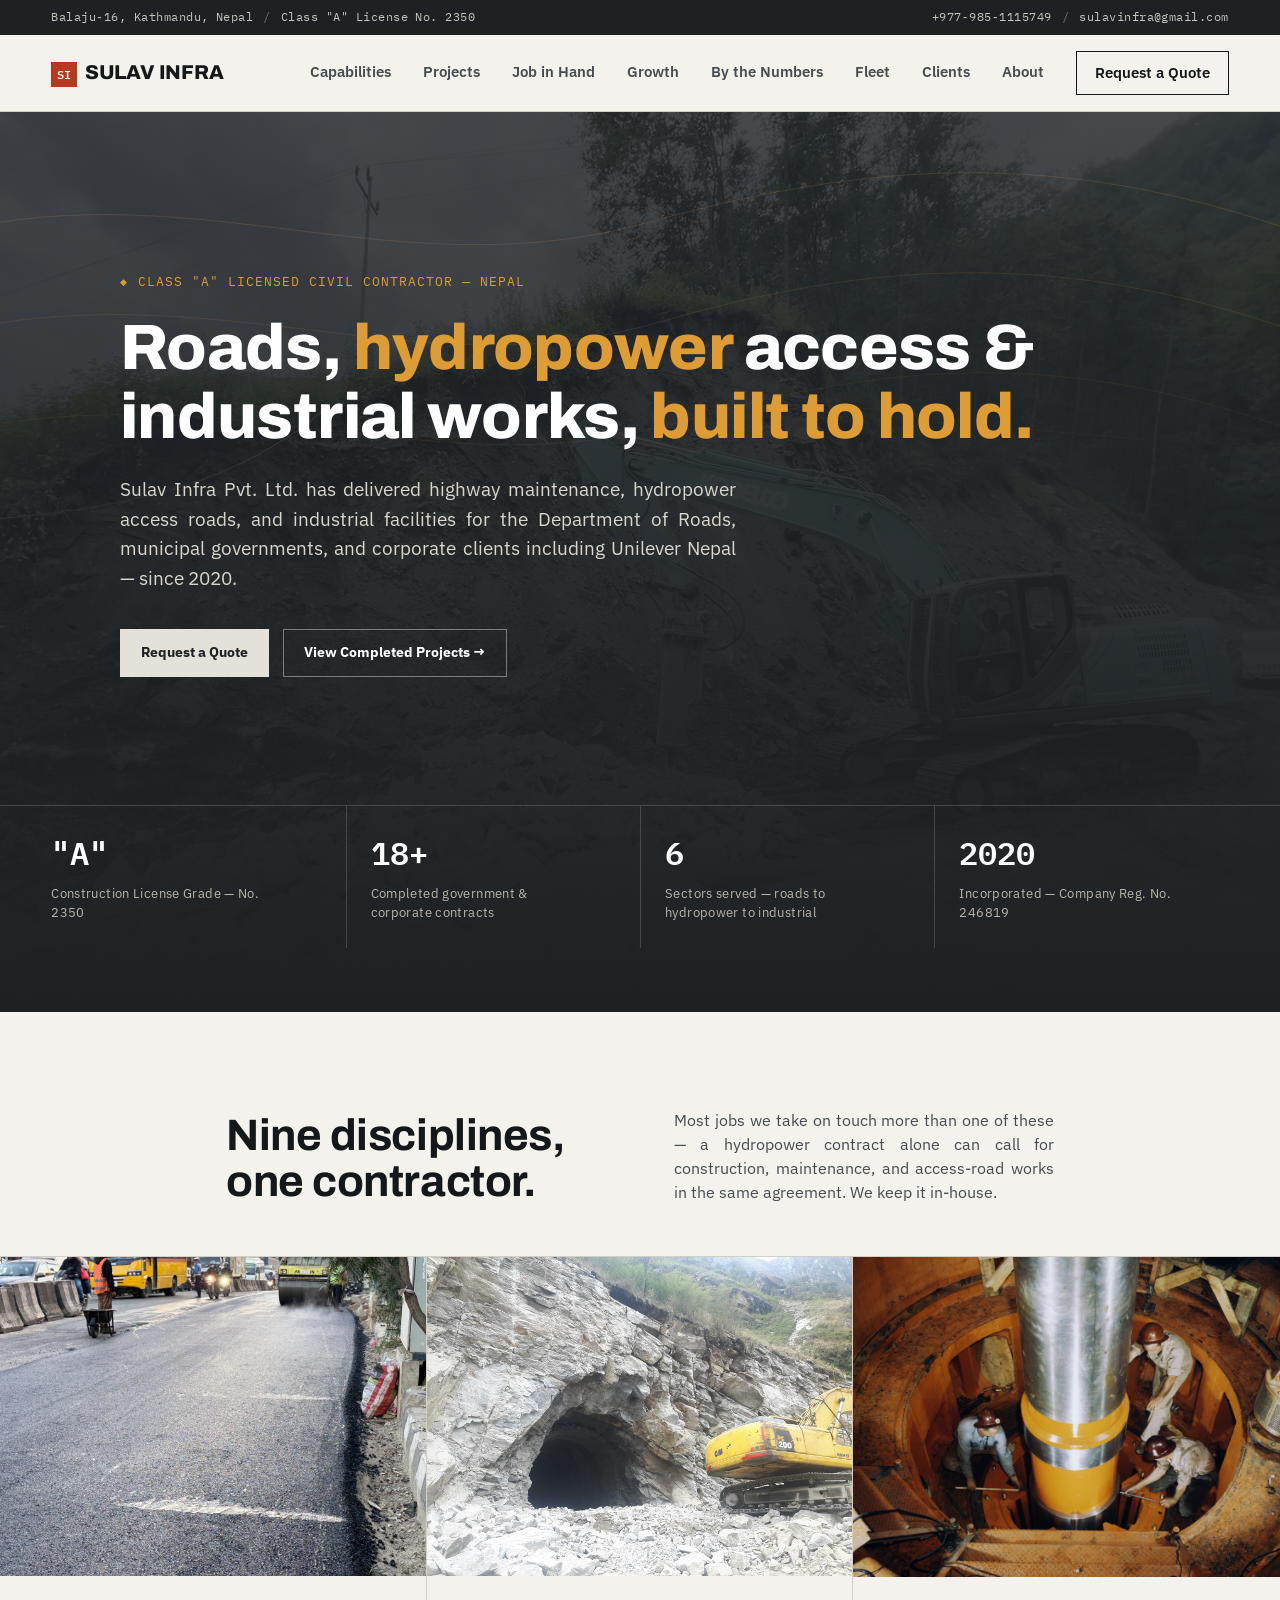
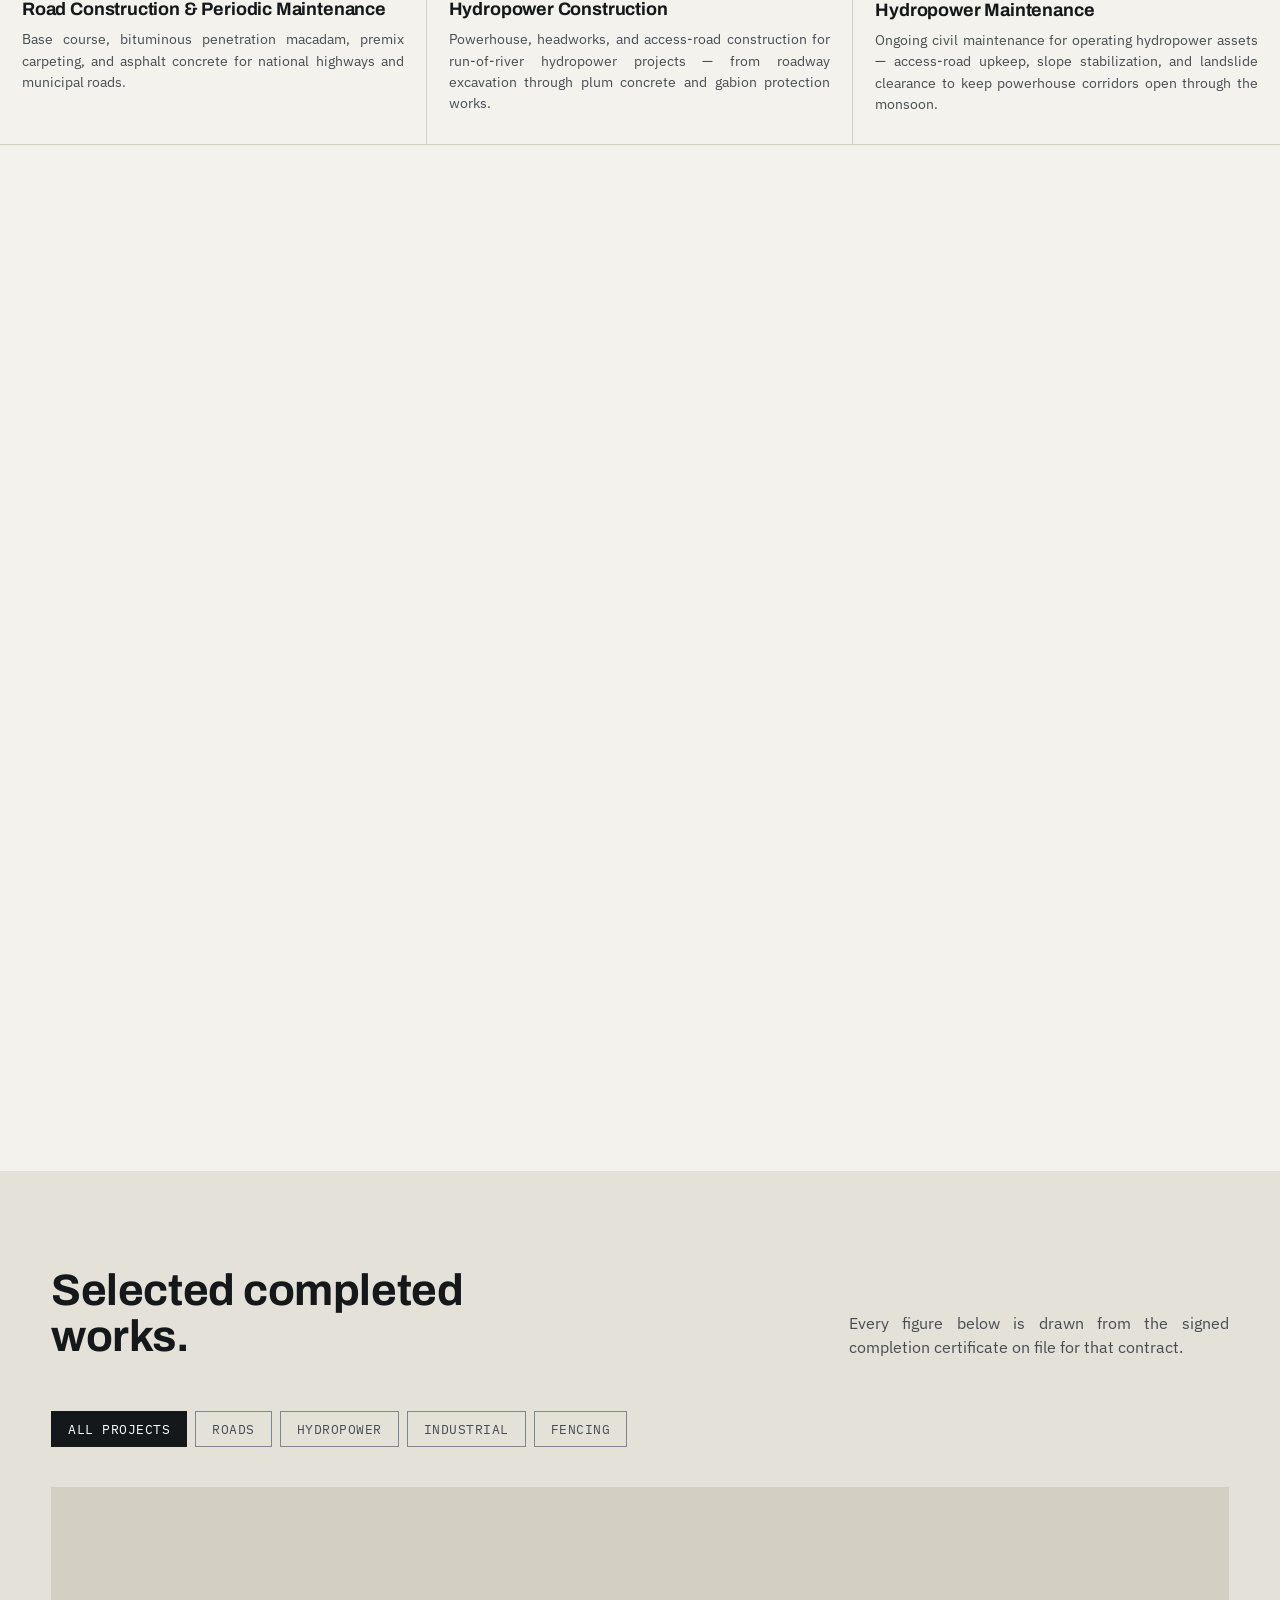
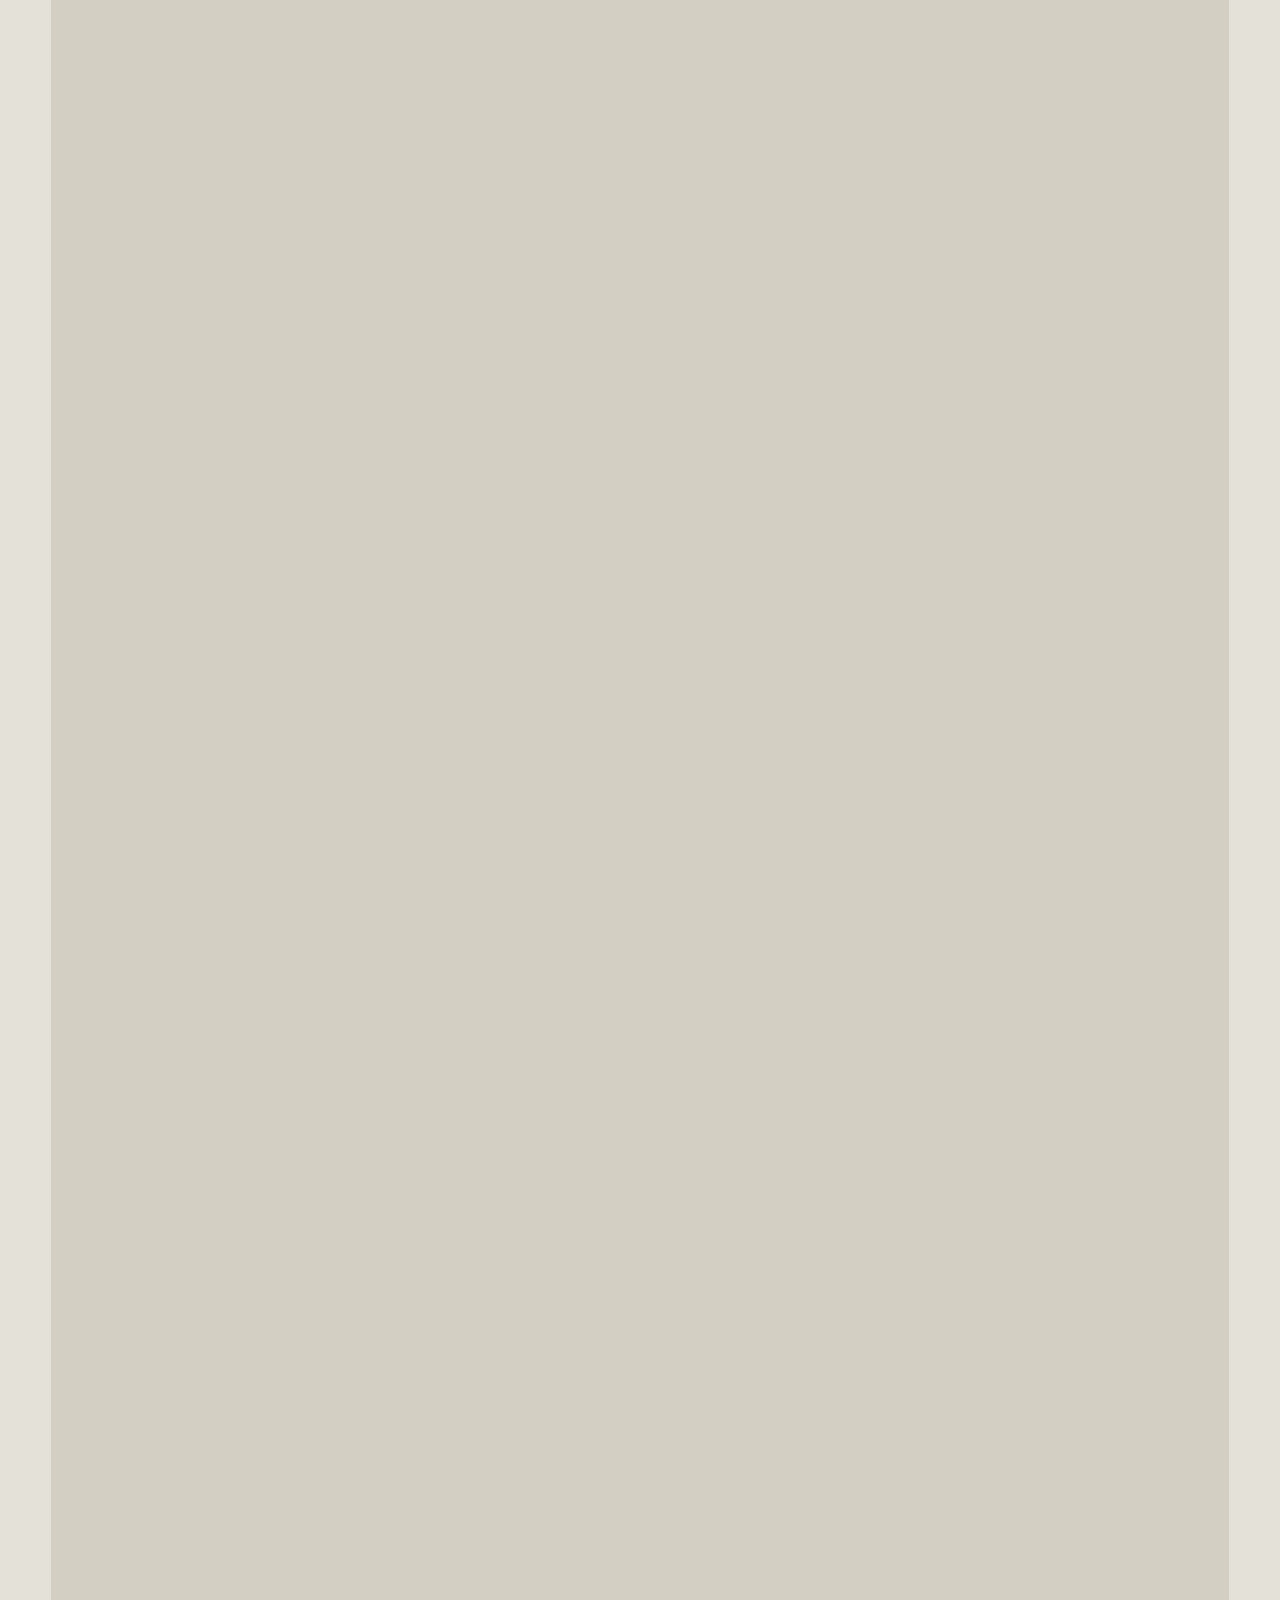
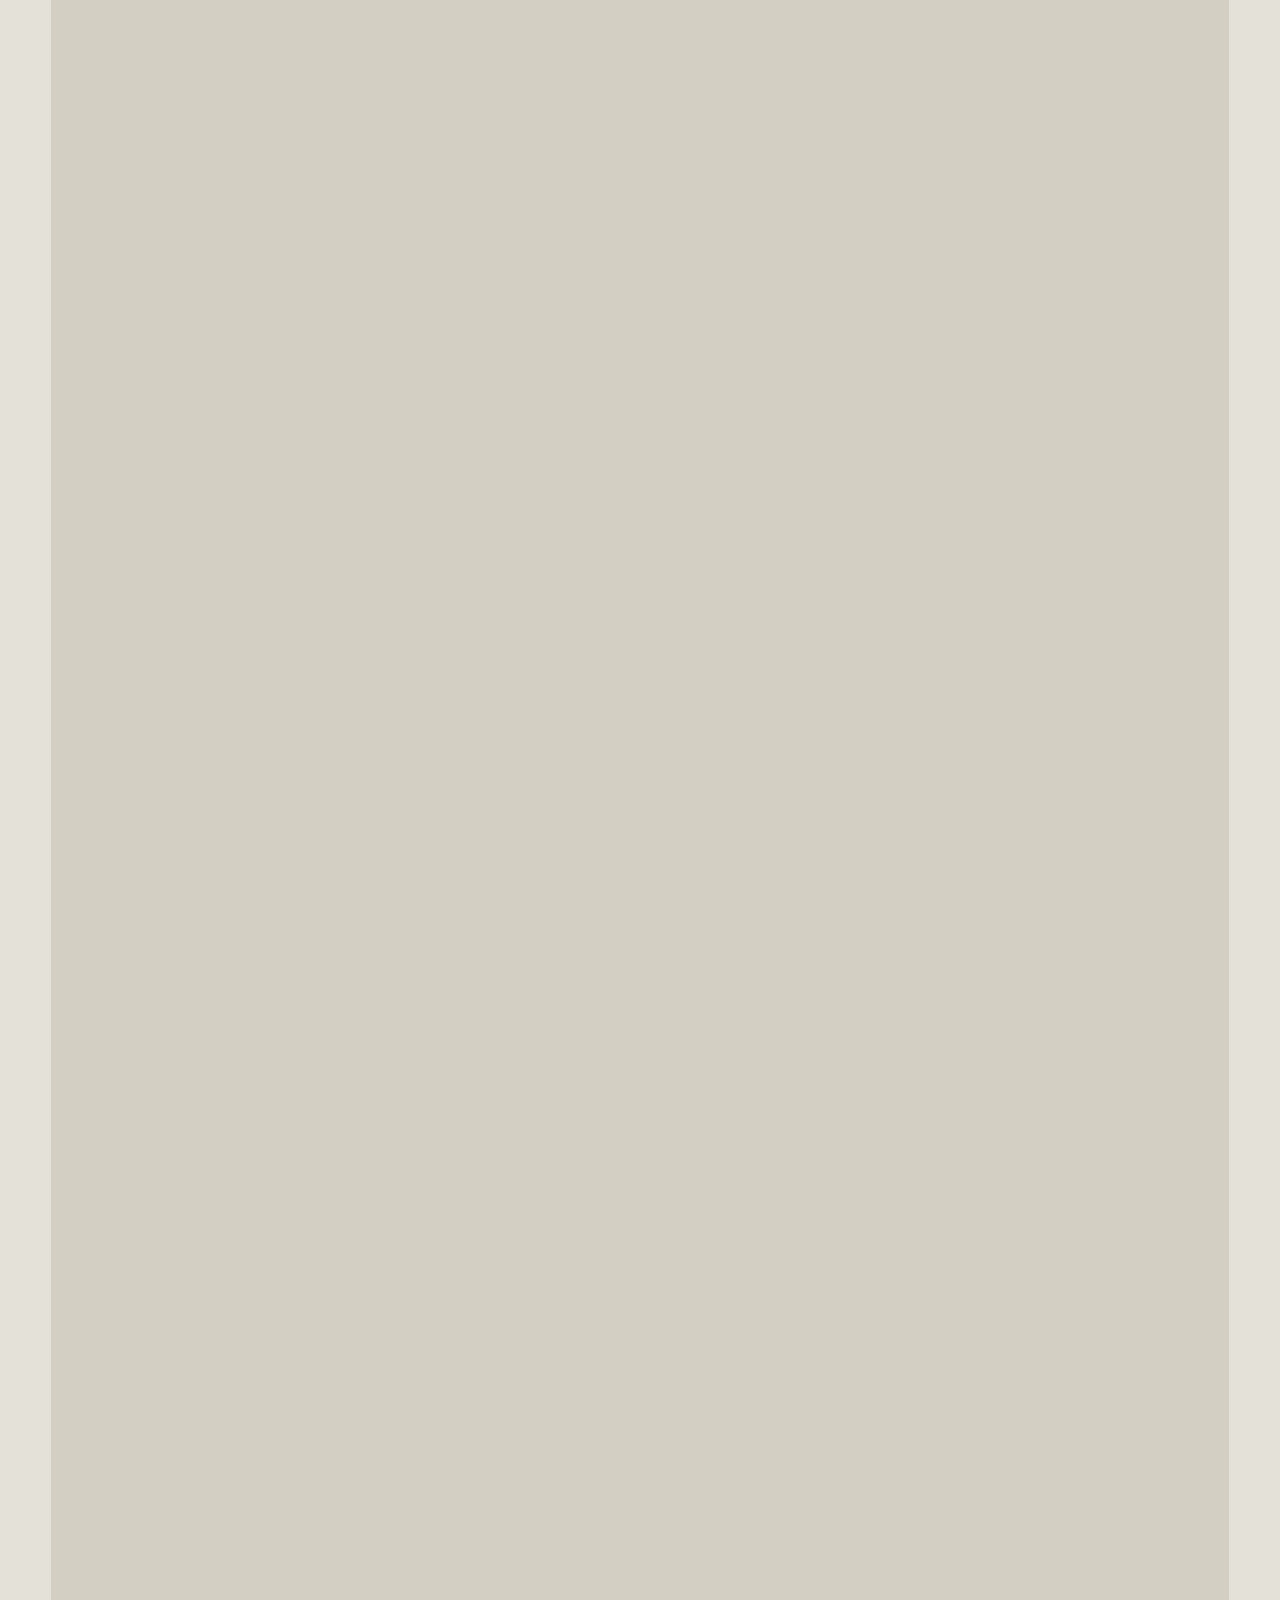
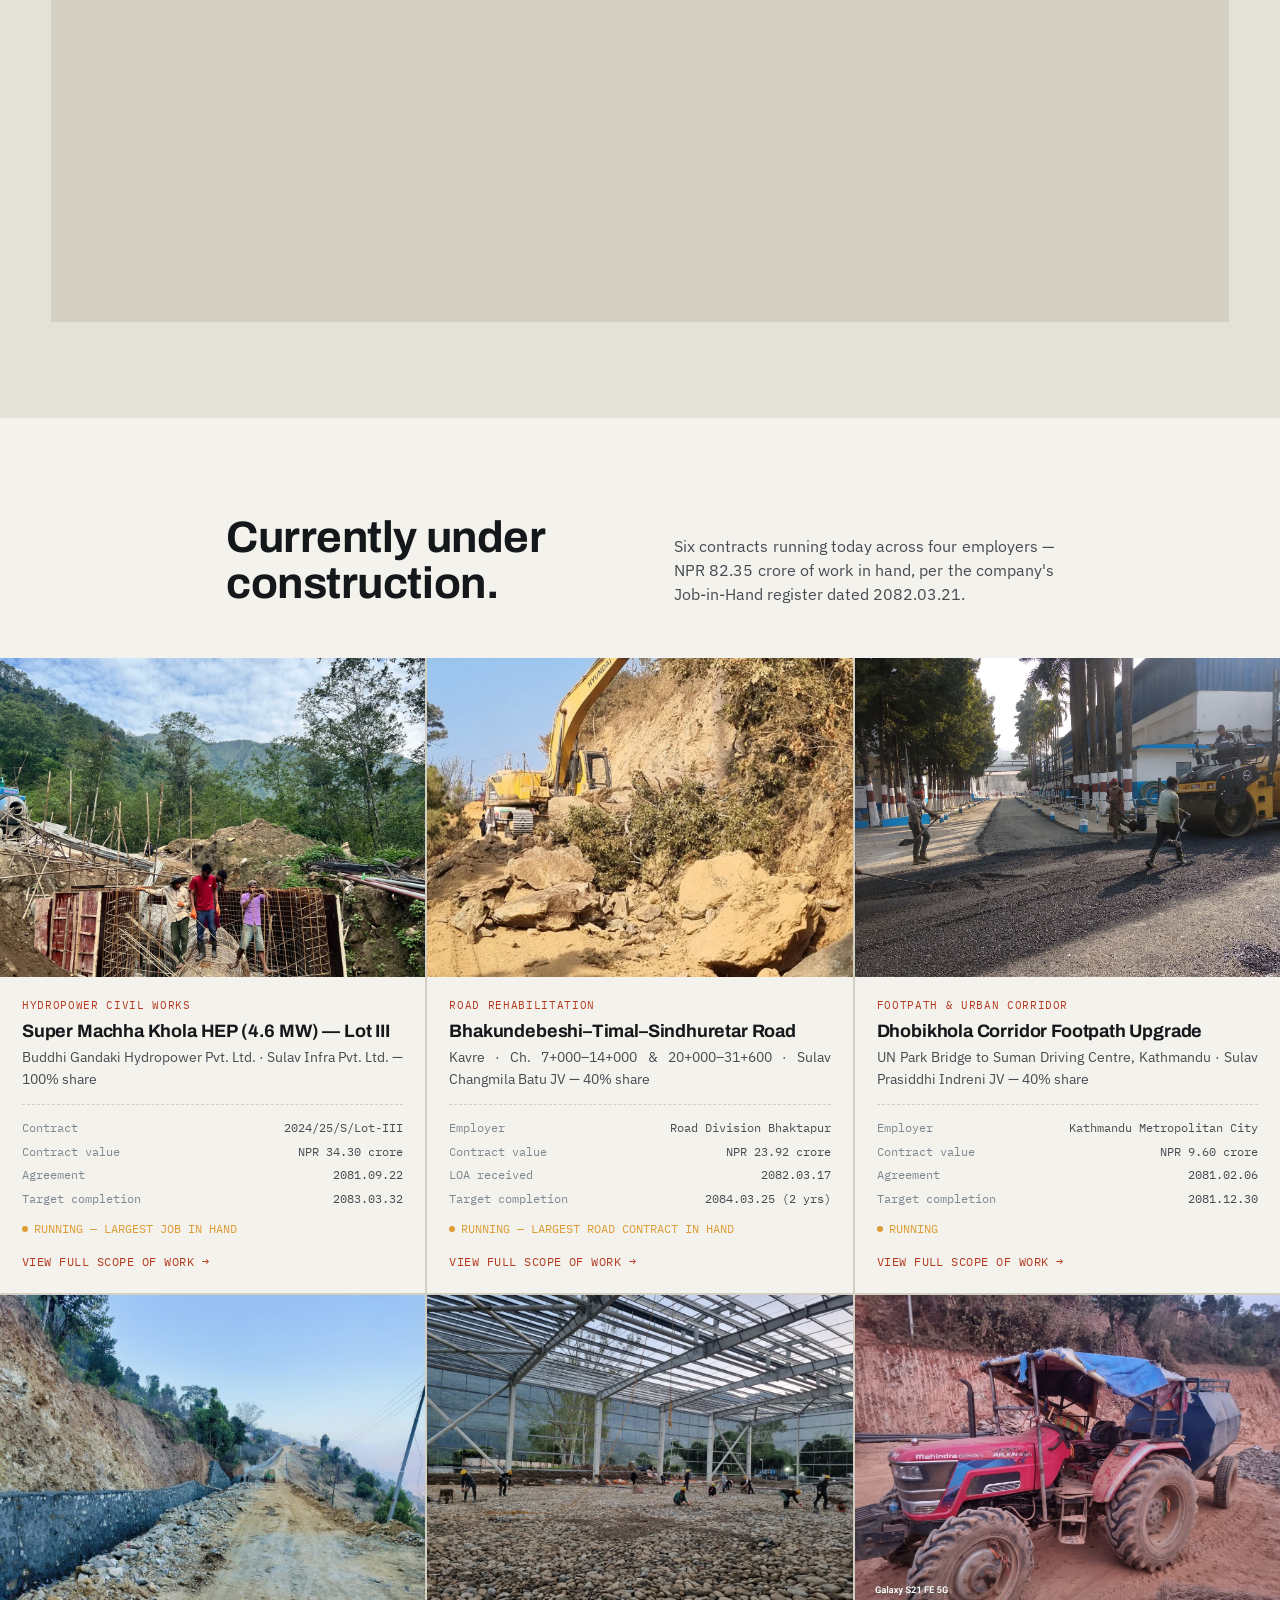
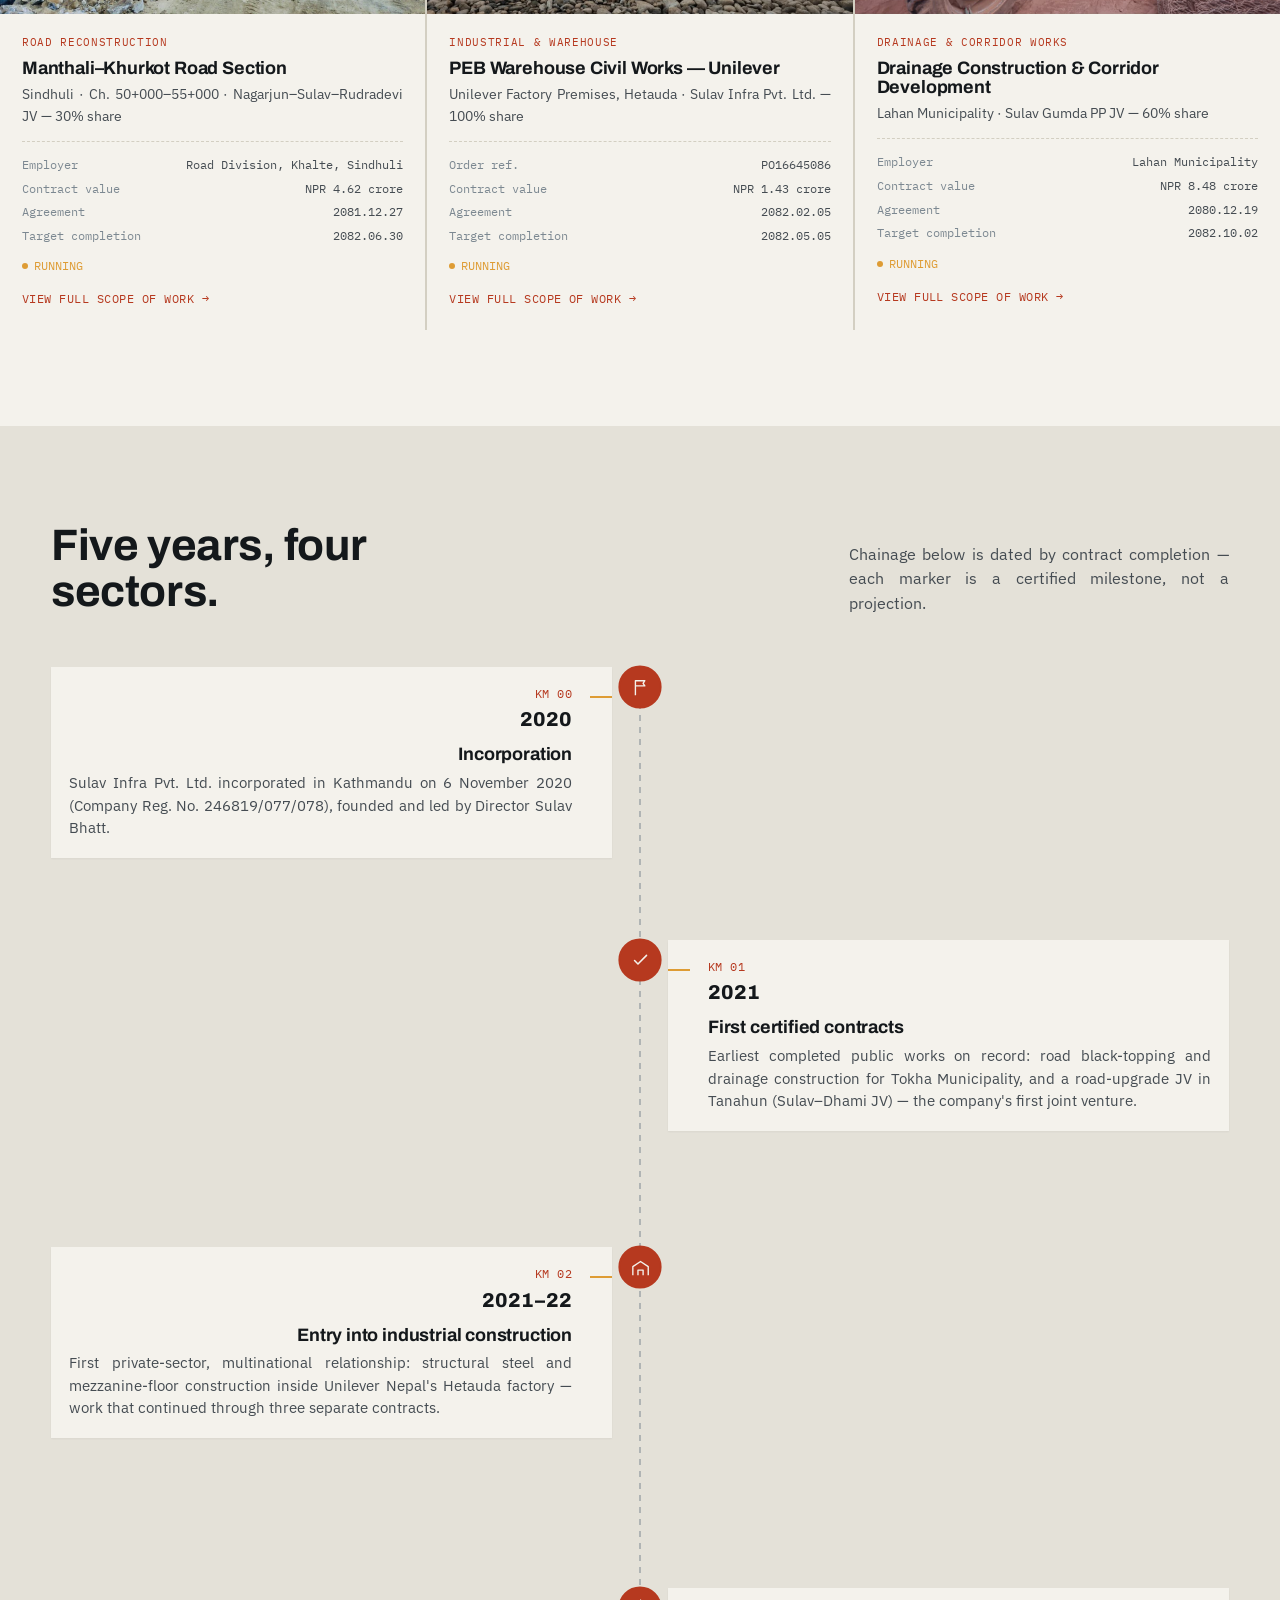
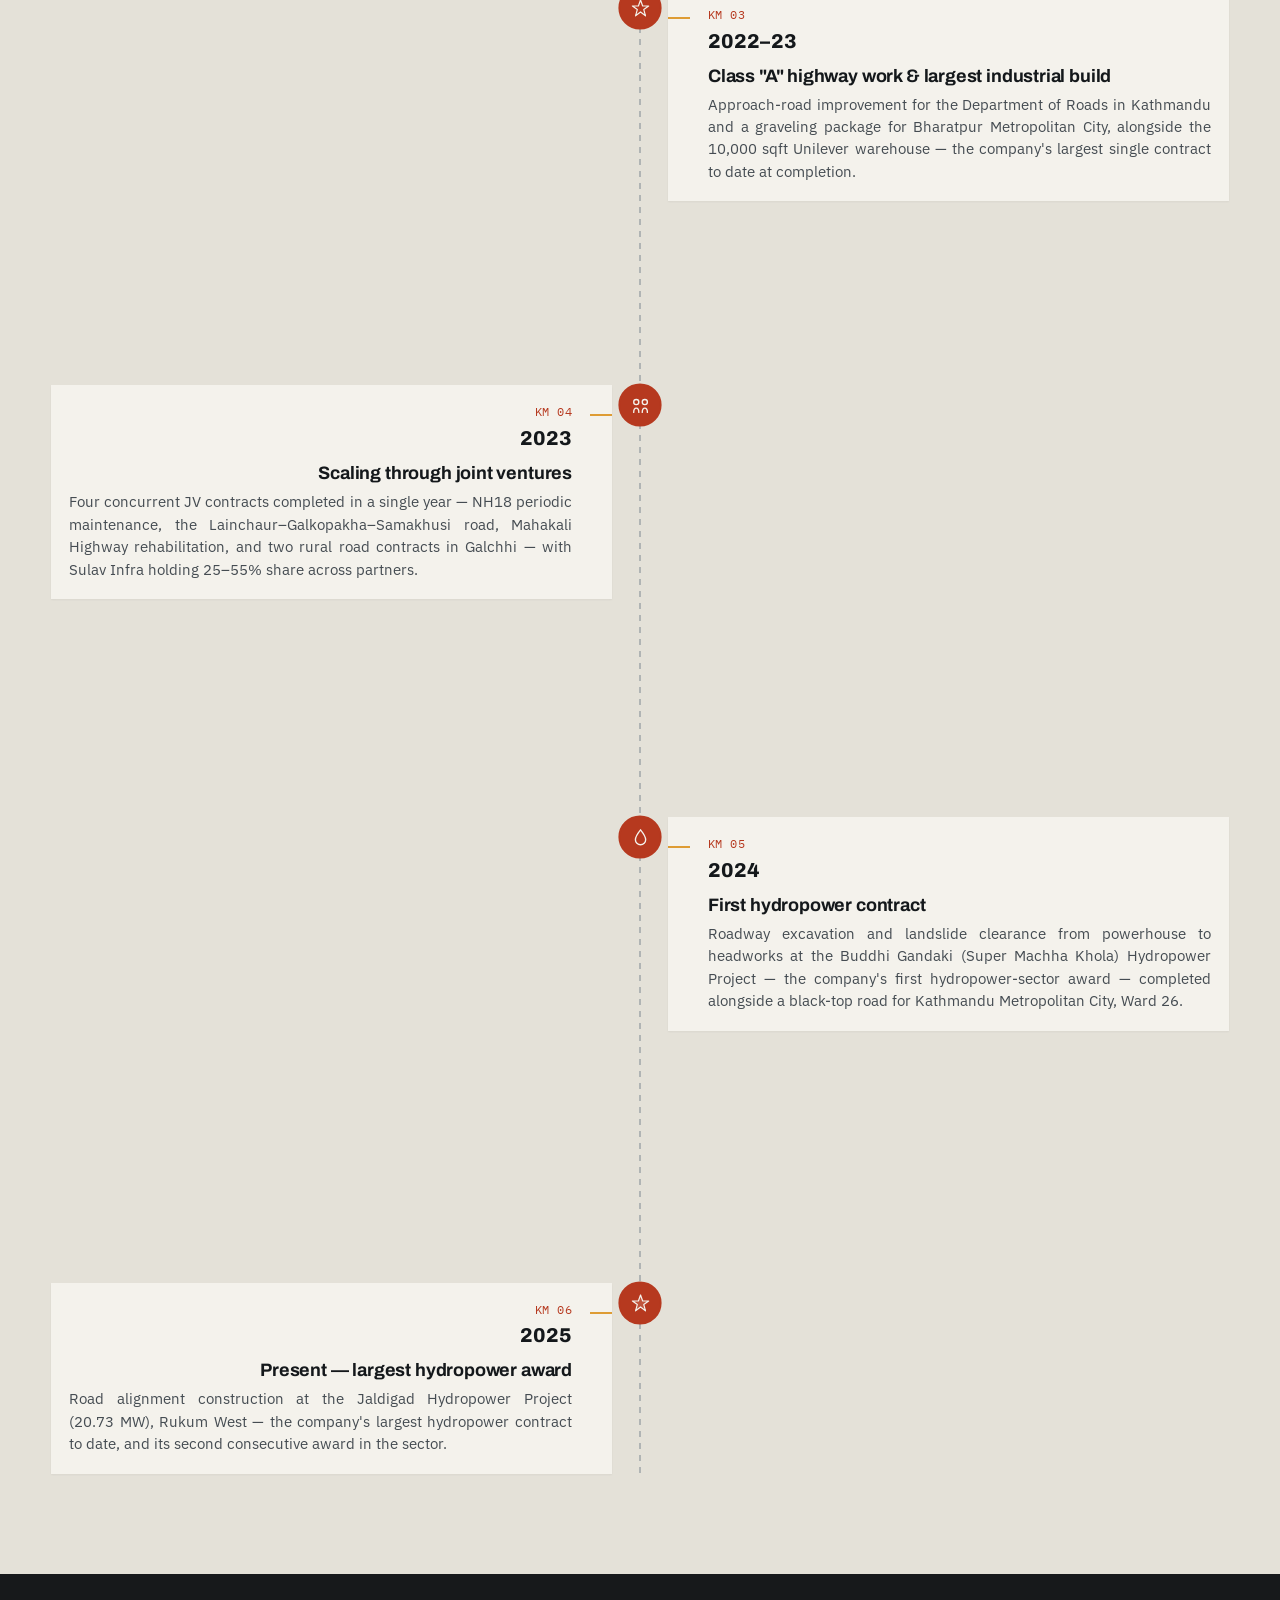
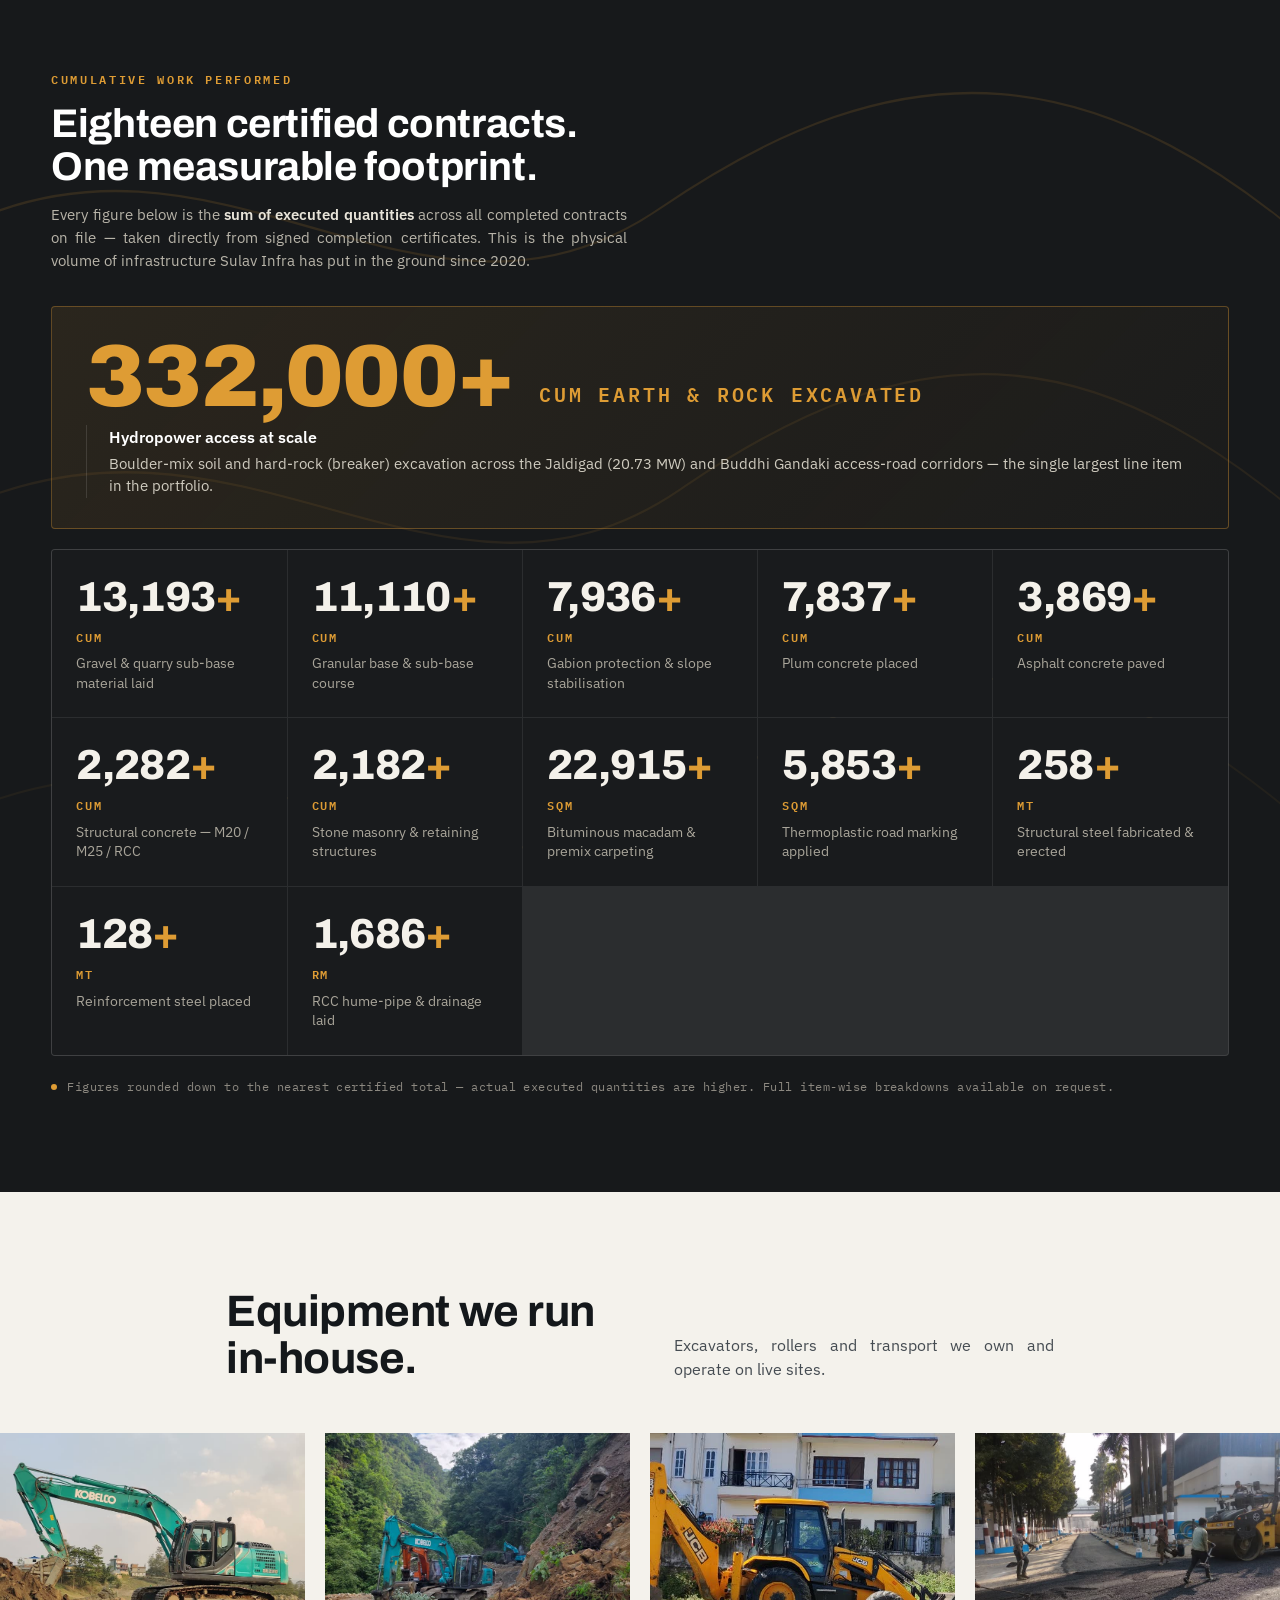
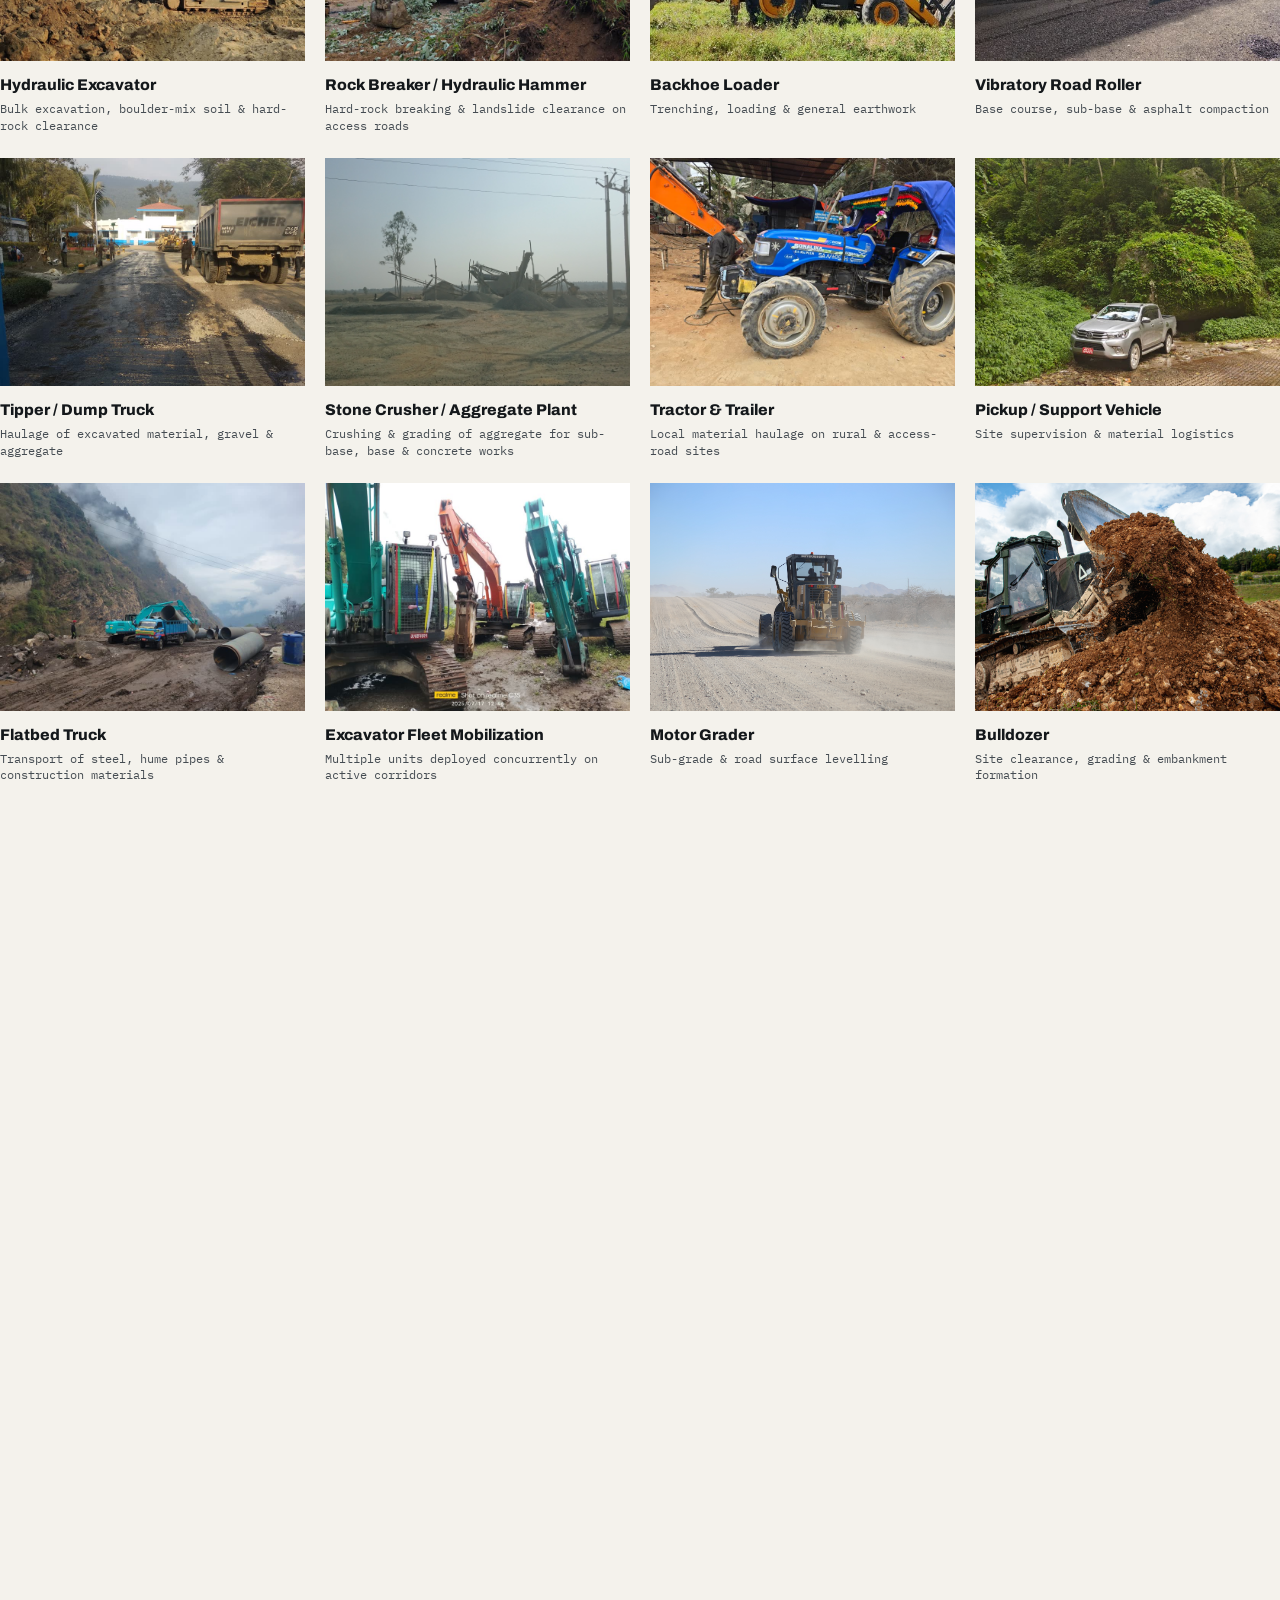
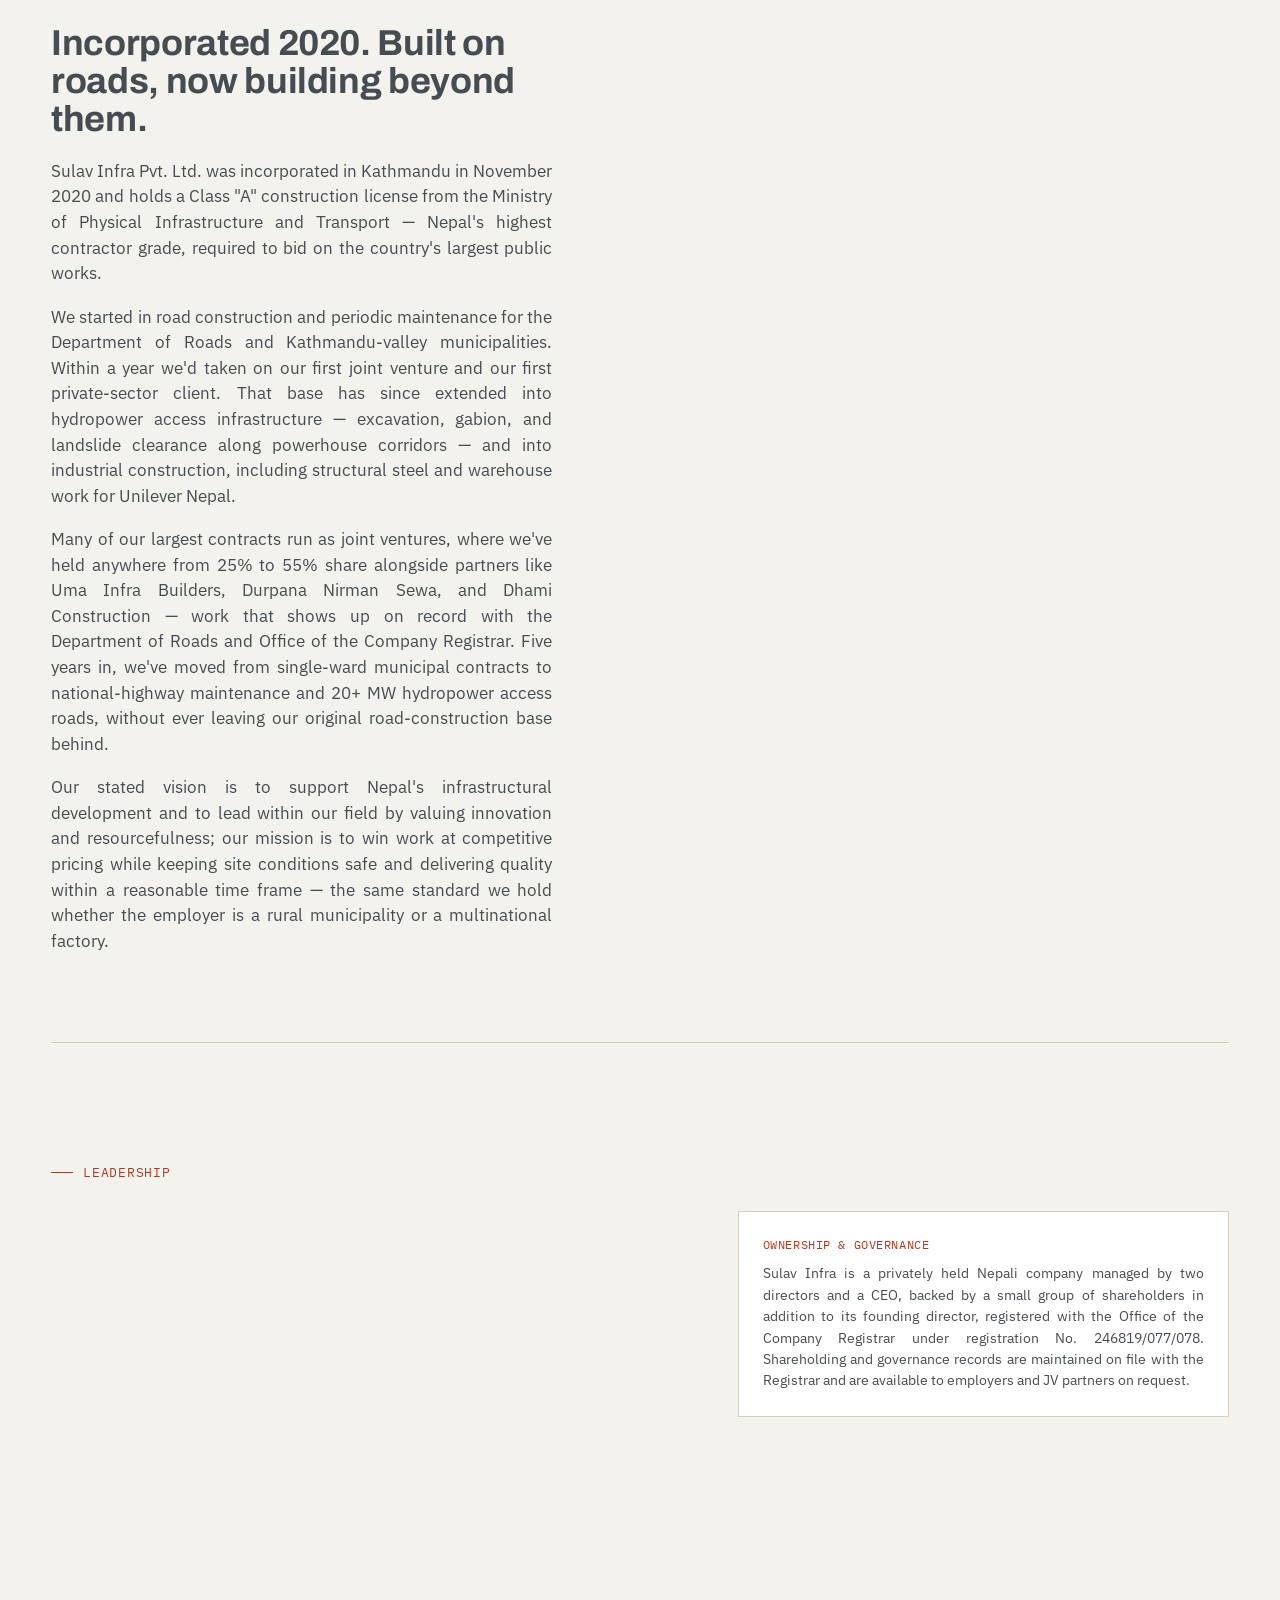
==== commit ab1165f5: "Compact hero heading, highlight key projects, and link to real project pages - Widen hero H1 wrap so" ====
--- a/index.html
+++ b/index.html
@@ -56,7 +56,7 @@
     </svg>
     <div class="wrap hero-inner">
       <div class="eyebrow-row">Class &quot;A&quot; Licensed Civil Contractor &mdash; Nepal</div>
-      <h1>Roads, hydropower access &amp; industrial works, <em>built to hold.</em></h1>
+      <h1>Roads, <em>hydropower</em> access &amp; industrial works, <em>built to hold.</em></h1>
       <p class="hero-sub">Sulav Infra Pvt. Ltd. has delivered highway maintenance, hydropower access roads, and industrial facilities for the Department of Roads, municipal governments, and corporate clients including Unilever Nepal &mdash; since 2020.</p>
       <div class="hero-cta">
         <a href="#contact" class="btn on-dark">Request a Quote</a>
@@ -168,10 +168,10 @@
 
       <div class="proj-grid" id="projGrid">
 
-        <article class="proj-card" data-cat="hydropower" data-detail="d-jaldigad" tabindex="0" role="button" aria-haspopup="dialog">
+        <article class="proj-card" data-cat="hydropower" data-detail="d-jaldigad" tabindex="0" role="button">
           <div class="proj-media"><img loading="lazy" src="assets/img/hydropower/hydropower-jaldigad.jpg" alt="Roadway excavation through river gorge, Jaldigad Hydropower access road"></div>
           <div class="proj-body">
-            <div class="proj-cat">Hydropower Access Road</div>
+            <div class="proj-cat">Hydropower Construction</div>
             <h3>Jaldigad Hydropower Project (20.73 MW)</h3>
             <p style="font-size:13.8px;color:var(--ink-soft);margin-top:6px;">Rukum (West) &middot; Road alignment construction for Shangrila Hydropower Pvt. Ltd.</p>
             <div class="proj-meta">
@@ -184,7 +184,7 @@
           </div>
         </article>
 
-        <article class="proj-card" data-cat="roads" data-detail="d-smkbgh" tabindex="0" role="button" aria-haspopup="dialog">
+        <article class="proj-card" data-cat="roads" data-detail="d-smkbgh" tabindex="0" role="button">
           <div class="proj-media"><img loading="lazy" src="assets/img/roads/roads-buddhigandaki-machine.jpg" alt="Excavator with hydraulic breaker clearing rock along the Buddhi Gandaki access road"></div>
           <div class="proj-body">
             <div class="proj-cat">Road Maintenance</div>
@@ -200,7 +200,7 @@
           </div>
         </article>
 
-        <article class="proj-card" data-cat="industrial" data-detail="d-unl-wh10k" tabindex="0" role="button" aria-haspopup="dialog">
+        <article class="proj-card" data-cat="industrial" data-detail="d-unl-wh10k" tabindex="0" role="button">
           <div class="proj-media"><img loading="lazy" src="assets/img/industrial/industrial-1.jpg" alt="Steel structure warehouse construction at Unilever Nepal factory, Hetauda"></div>
           <div class="proj-body">
             <div class="proj-cat">Industrial &amp; Warehouse</div>
@@ -216,7 +216,7 @@
           </div>
         </article>
 
-        <article class="proj-card" data-cat="roads" data-detail="d-kmc26" tabindex="0" role="button" aria-haspopup="dialog">
+        <article class="proj-card" data-cat="roads" data-detail="d-kmc26" tabindex="0" role="button">
           <div class="proj-media"><img loading="lazy" src="assets/img/roads/roads-1.jpg" alt="Black-top road construction at Birendra Aishwarya Marga, Kathmandu Metropolitan City Ward 26"></div>
           <div class="proj-body">
             <div class="proj-cat">Road Construction</div>
@@ -232,7 +232,7 @@
           </div>
         </article>
 
-        <article class="proj-card" data-cat="roads" data-detail="d-baneshwar" tabindex="0" role="button" aria-haspopup="dialog">
+        <article class="proj-card" data-cat="roads" data-detail="d-baneshwar" tabindex="0" role="button">
           <div class="proj-media"><img loading="lazy" src="assets/img/roads/roads-4.jpg" alt="Hillside road excavation and formation works"></div>
           <div class="proj-body">
             <div class="proj-cat">Road Construction</div>
@@ -248,7 +248,7 @@
           </div>
         </article>
 
-        <article class="proj-card" data-cat="roads" data-detail="d-bharatpur-grav" tabindex="0" role="button" aria-haspopup="dialog">
+        <article class="proj-card" data-cat="roads" data-detail="d-bharatpur-grav" tabindex="0" role="button">
           <div class="proj-media"><img loading="lazy" src="assets/img/roads/roads-7.jpg" alt="Graveling and sub-base works, Bharatpur Metropolitan City"></div>
           <div class="proj-body">
             <div class="proj-cat">Road Construction</div>
@@ -264,7 +264,7 @@
           </div>
         </article>
 
-        <article class="proj-card" data-cat="industrial" data-detail="d-unl-mezz" tabindex="0" role="button" aria-haspopup="dialog">
+        <article class="proj-card" data-cat="industrial" data-detail="d-unl-mezz" tabindex="0" role="button">
           <div class="proj-media"><img loading="lazy" src="assets/img/industrial/industrial-6.jpg" alt="Industrial steel structure fabrication and erection works"></div>
           <div class="proj-body">
             <div class="proj-cat">Structural Steel</div>
@@ -280,10 +280,10 @@
           </div>
         </article>
 
-        <article class="proj-card" data-cat="hydropower" data-detail="d-nh18" tabindex="0" role="button" aria-haspopup="dialog">
+        <article class="proj-card" data-cat="hydropower" data-detail="d-nh18" tabindex="0" role="button">
           <div class="proj-media"><img loading="lazy" src="assets/img/roads/roads-nh18.jpg" alt="Asphalt overlay and compaction, Nagarjun&ndash;Thulokhola Road (NH18)"></div>
           <div class="proj-body">
-            <div class="proj-cat">Hydropower Access Road</div>
+            <div class="proj-cat">Hydropower Construction</div>
             <h3>Nagarjun&ndash;Thulokhola Road Section (NH18)</h3>
             <p style="font-size:13.8px;color:var(--ink-soft);margin-top:6px;">Chainage 1+725&ndash;5+765 &middot; Periodic maintenance, UIBPL&ndash;BNSPL&ndash;SIPL JV (25% share)</p>
             <div class="proj-meta">
@@ -296,7 +296,7 @@
           </div>
         </article>
 
-        <article class="proj-card" data-cat="roads" data-detail="d-anamnagar-pm" tabindex="0" role="button" aria-haspopup="dialog">
+        <article class="proj-card" data-cat="roads" data-detail="d-anamnagar-pm" tabindex="0" role="button">
           <div class="proj-media"><img loading="lazy" src="assets/img/roads/roads-anamnagar.jpg" alt="Night-time bituminous paving and rolling works, Kathmandu roads"></div>
           <div class="proj-body">
             <div class="proj-cat">Road Construction</div>
@@ -312,7 +312,7 @@
           </div>
         </article>
 
-        <article class="proj-card" data-cat="roads" data-detail="d-mahakali" tabindex="0" role="button" aria-haspopup="dialog">
+        <article class="proj-card" data-cat="roads" data-detail="d-mahakali" tabindex="0" role="button">
           <div class="proj-media"><img loading="lazy" src="assets/img/roads/roads-mahakali.jpg" alt="Stone-masonry retaining wall and slope protection, Mahakali Highway"></div>
           <div class="proj-body">
             <div class="proj-cat">Road Rehabilitation</div>
@@ -328,7 +328,7 @@
           </div>
         </article>
 
-        <article class="proj-card" data-cat="roads" data-detail="d-lainchaur" tabindex="0" role="button" aria-haspopup="dialog">
+        <article class="proj-card" data-cat="roads" data-detail="d-lainchaur" tabindex="0" role="button">
           <div class="proj-media"><img loading="lazy" src="assets/img/roads/roads-lainchaur.jpg" alt="Asphalt paving works, Lainchaur-Galkopakha-Samakhusi Road"></div>
           <div class="proj-body">
             <div class="proj-cat">Road Maintenance</div>
@@ -344,7 +344,7 @@
           </div>
         </article>
 
-        <article class="proj-card" data-cat="roads" data-detail="d-sippaghat" tabindex="0" role="button" aria-haspopup="dialog">
+        <article class="proj-card" data-cat="roads" data-detail="d-sippaghat" tabindex="0" role="button">
           <div class="proj-media"><img loading="lazy" src="assets/img/roads/roads-sippaghat.jpg" alt="Road formation and lined side-drain, Andheri-Masanepati Road, Sippaghat"></div>
           <div class="proj-body">
             <div class="proj-cat">Road Upgrading</div>
@@ -360,7 +360,7 @@
           </div>
         </article>
 
-        <article class="proj-card" data-cat="roads" data-detail="d-bansgadhi" tabindex="0" role="button" aria-haspopup="dialog">
+        <article class="proj-card" data-cat="roads" data-detail="d-bansgadhi" tabindex="0" role="button">
           <div class="proj-media"><img loading="lazy" src="assets/img/roads/roads-bansgadhi.jpg" alt="Carriageway paving and widening, Bansgadhi-Mainapokhar Road"></div>
           <div class="proj-body">
             <div class="proj-cat">Road Widening</div>
@@ -376,7 +376,7 @@
           </div>
         </article>
 
-        <article class="proj-card" data-cat="roads" data-detail="d-tanahun" tabindex="0" role="button" aria-haspopup="dialog">
+        <article class="proj-card" data-cat="roads" data-detail="d-tanahun" tabindex="0" role="button">
           <div class="proj-media"><img loading="lazy" src="assets/img/roads/roads-tanahun.jpg" alt="Gabion protection and roadway formation, Gurungtar-Bhukbhuke Road, Tanahun"></div>
           <div class="proj-body">
             <div class="proj-cat">Rural Road Construction</div>
@@ -392,7 +392,7 @@
           </div>
         </article>
 
-        <article class="proj-card" data-cat="roads" data-detail="d-tokha" tabindex="0" role="button" aria-haspopup="dialog">
+        <article class="proj-card" data-cat="roads" data-detail="d-tokha" tabindex="0" role="button">
           <div class="proj-media"><img loading="lazy" src="assets/img/roads/roads-tokha.jpg" alt="Road and drainage works, Nawajyoti Marg, Tokha"></div>
           <div class="proj-body">
             <div class="proj-cat">Road &amp; Drainage</div>
@@ -408,7 +408,7 @@
           </div>
         </article>
 
-        <article class="proj-card" data-cat="roads" data-detail="d-sutkeri" tabindex="0" role="button" aria-haspopup="dialog">
+        <article class="proj-card" data-cat="roads" data-detail="d-sutkeri" tabindex="0" role="button">
           <div class="proj-media"><img loading="lazy" src="assets/img/roads/roads-sutkeri.jpg" alt="Excavation and stone-masonry works, Sutkeri Dhunga-Rahudanda Road"></div>
           <div class="proj-body">
             <div class="proj-cat">Road Construction</div>
@@ -424,7 +424,7 @@
           </div>
         </article>
 
-        <article class="proj-card" data-cat="roads" data-detail="d-ghimirethumka" tabindex="0" role="button" aria-haspopup="dialog">
+        <article class="proj-card" data-cat="roads" data-detail="d-ghimirethumka" tabindex="0" role="button">
           <div class="proj-media"><img loading="lazy" src="assets/img/roads/roads-ghimirethumka.jpg" alt="Roadway formation with gabion and masonry protection, Ghimirethumka-Machedi Road"></div>
           <div class="proj-body">
             <div class="proj-cat">Rural Road Construction</div>
@@ -440,7 +440,7 @@
           </div>
         </article>
 
-        <article class="proj-card" data-cat="fencing" data-detail="d-bagmati-fence" tabindex="0" role="button" aria-haspopup="dialog">
+        <article class="proj-card" data-cat="fencing" data-detail="d-bagmati-fence" tabindex="0" role="button">
           <div class="proj-media"><img loading="lazy" src="assets/img/fencing/fencing-bagmati.jpg" alt="River-corridor fencing and landscaping, Bagmati Corridor, Kathmandu"></div>
           <div class="proj-body">
             <div class="proj-cat">Fencing &amp; Landscaping</div>
@@ -471,7 +471,7 @@
     <div class="wrap" style="padding:0;">
       <div class="proj-grid">
 
-        <article class="proj-card" data-detail="d-smkhpp-lot3" tabindex="0" role="button" aria-haspopup="dialog">
+        <article class="proj-card" data-detail="d-smkhpp-lot3" tabindex="0" role="button">
           <div class="proj-media"><img loading="lazy" src="assets/img/ongoing/ongoing-smkhpp.jpg" alt="Civil works under construction at Super Machha Khola Hydroelectric Project"></div>
           <div class="proj-body">
             <div class="proj-cat">Hydropower Civil Works</div>
@@ -488,7 +488,7 @@
           </div>
         </article>
 
-        <article class="proj-card" data-detail="d-timal" tabindex="0" role="button" aria-haspopup="dialog">
+        <article class="proj-card" data-detail="d-timal" tabindex="0" role="button">
           <div class="proj-media"><img loading="lazy" src="assets/img/ongoing/ongoing-temal.jpg" alt="Hillside road rehabilitation works at Bhakundebeshi-Timal-Sindhuretar section, Kavre"></div>
           <div class="proj-body">
             <div class="proj-cat">Road Rehabilitation</div>
@@ -500,12 +500,12 @@
               <div class="row"><span>LOA received</span><span>2082.03.17</span></div>
               <div class="row"><span>Target completion</span><span>2084.03.25 (2 yrs)</span></div>
             </div>
-            <div class="status running">Running</div>
-            <button type="button" class="proj-more">View full scope of work &rarr;</button>
-          </div>
-        </article>
-
-        <article class="proj-card" data-detail="d-dhobikhola-fp" tabindex="0" role="button" aria-haspopup="dialog">
+            <div class="status running">Running &mdash; largest road contract in hand</div>
+            <button type="button" class="proj-more">View full scope of work &rarr;</button>
+          </div>
+        </article>
+
+        <article class="proj-card" data-detail="d-dhobikhola-fp" tabindex="0" role="button">
           <div class="proj-media"><img loading="lazy" src="assets/img/roads/roads-3.jpg" alt="Footpath paving works along the Dhobikhola corridor, Kathmandu"></div>
           <div class="proj-body">
             <div class="proj-cat">Footpath &amp; Urban Corridor</div>
@@ -522,7 +522,7 @@
           </div>
         </article>
 
-        <article class="proj-card" data-detail="d-manthali-khurkot" tabindex="0" role="button" aria-haspopup="dialog">
+        <article class="proj-card" data-detail="d-manthali-khurkot" tabindex="0" role="button">
           <div class="proj-media"><img loading="lazy" src="assets/img/roads/roads-8.jpg" alt="Reconstruction works on the Manthali-Khurkot road section"></div>
           <div class="proj-body">
             <div class="proj-cat">Road Reconstruction</div>
@@ -539,7 +539,7 @@
           </div>
         </article>
 
-        <article class="proj-card" data-detail="d-unl-peb" tabindex="0" role="button" aria-haspopup="dialog">
+        <article class="proj-card" data-detail="d-unl-peb" tabindex="0" role="button">
           <div class="proj-media"><img loading="lazy" src="assets/img/ongoing/ongoing-unl-peb.jpg" alt="PEB warehouse steel structure under construction at Unilever Nepal factory"></div>
           <div class="proj-body">
             <div class="proj-cat">Industrial &amp; Warehouse</div>
@@ -556,7 +556,7 @@
           </div>
         </article>
 
-        <article class="proj-card" data-detail="d-lahan-drainage" tabindex="0" role="button" aria-haspopup="dialog">
+        <article class="proj-card" data-detail="d-lahan-drainage" tabindex="0" role="button">
           <div class="proj-media"><img loading="lazy" src="assets/img/roads/roads-6.jpg" alt="Drainage and corridor development works, Lahan Municipality"></div>
           <div class="proj-body">
             <div class="proj-cat">Drainage &amp; Corridor Works</div>
@@ -1073,17 +1073,10 @@
   <img id="lightboxImg" src="" alt="">
 </div>
 
-<div class="proj-modal" id="projModal" role="dialog" aria-modal="true" aria-label="Project detail">
-  <div class="proj-modal-box">
-    <button class="close" id="projModalClose" aria-label="Close">&times;</button>
-    <div class="proj-modal-content" id="projModalContent"></div>
-  </div>
-</div>
-
 <div id="projectDetails" hidden>
 
 <template id="d-jaldigad">
-  <div class="pm-eyebrow">Hydropower Access Road &middot; Completed &amp; certified</div>
+  <div class="pm-eyebrow">Hydropower Construction &middot; Completed &amp; certified</div>
   <h2>Jaldigad Hydropower Project (20.73 MW)</h2>
   <p class="pm-sub">Rukum (West) &middot; Shangrila Hydropower Pvt. Ltd. &middot; Contract ID SHP/JHP/2024/25/Road/Lot No: I</p>
   <p class="pm-desc">Construction of the road alignment for the 20.73&nbsp;MW Jaldigad Hydropower Project in Rukum (West), involving large-volume excavation of boulder-mix soil and hard rock (using breakers), gabion protection works, geotextile filter fabric installation and plum concrete works &mdash; providing safe road access to the hydropower project site through challenging mountain terrain.</p>
@@ -1254,7 +1247,7 @@
 </template>
 
 <template id="d-nh18">
-  <div class="pm-eyebrow">Hydropower Access Road &middot; Completed &amp; certified</div>
+  <div class="pm-eyebrow">Hydropower Construction &middot; Completed &amp; certified</div>
   <h2>Nagarjun&ndash;Thulokhola Road Section (NH18)</h2>
   <p class="pm-sub">Chainage 1+725&ndash;5+765 &middot; UIBPL&ndash;BNSPL&ndash;SIPL JV (Sulav Infra &mdash; 25% share)</p>
   <p class="pm-desc">Periodic maintenance of a 4-kilometre stretch of the Nagarjun Thulokhola Road Section on National Highway 18. The joint venture carried out subbase and base repairs, bituminous penetration macadam, premix patch repair, asphalt concrete overlay, cement concrete and stone masonry works, plum concrete protection, and thermoplastic road marking to restore the highway surface and extend its service life.</p>
--- a/assets/css/styles.css
+++ b/assets/css/styles.css
@@ -175,9 +175,10 @@
 }
 .eyebrow-row::before{ content:"◆"; font-size:9px; }
 .hero h1{
-  font-size:clamp(38px, 6vw, 74px);
+  font-size:clamp(34px, 5vw, 64px);
   font-weight:800;
-  max-width:14ch;
+  max-width:26ch;
+  line-height:1.08;
 }
 .hero h1 em{
   font-style:normal; color:var(--survey);
@@ -513,19 +514,6 @@
 }
 .proj-more:hover{ text-decoration:underline; }
 
-.proj-modal{
-  position:fixed; inset:0; background:rgba(20,24,27,0.82); z-index:150;
-  display:none; align-items:center; justify-content:center; padding:24px;
-}
-.proj-modal.open{ display:flex; }
-.proj-modal-box{
-  position:relative; background:var(--paper); width:100%; max-width:720px;
-  max-height:85vh; overflow-y:auto; padding:44px 40px;
-}
-.proj-modal-box .close{
-  position:absolute; top:14px; right:16px; background:none; border:0;
-  color:var(--ink-soft); font-size:26px; line-height:1;
-}
 .pm-eyebrow{
   font-family:var(--mono); font-size:11.5px; text-transform:uppercase; letter-spacing:0.06em;
   color:var(--signal); margin-bottom:10px;
@@ -549,10 +537,6 @@
 .pm-table td:nth-child(2), .pm-table th:nth-child(2){ text-align:right; font-family:var(--mono); }
 .pm-table td:nth-child(3), .pm-table th:nth-child(3){ text-align:left; color:var(--ink-soft); }
 .pm-note{ margin-top:22px; font-size:13.5px; color:var(--ink-soft); font-style:italic; }
-
-@media (max-width:680px){
-  .proj-modal-box{ padding:32px 22px; }
-}
 
 /* ---------- scroll reveal (cards fade/slide in as they enter view) ---------- */
 .cap, .proj-card, .fleet-item, .pillar, .lead-card, .client-card{
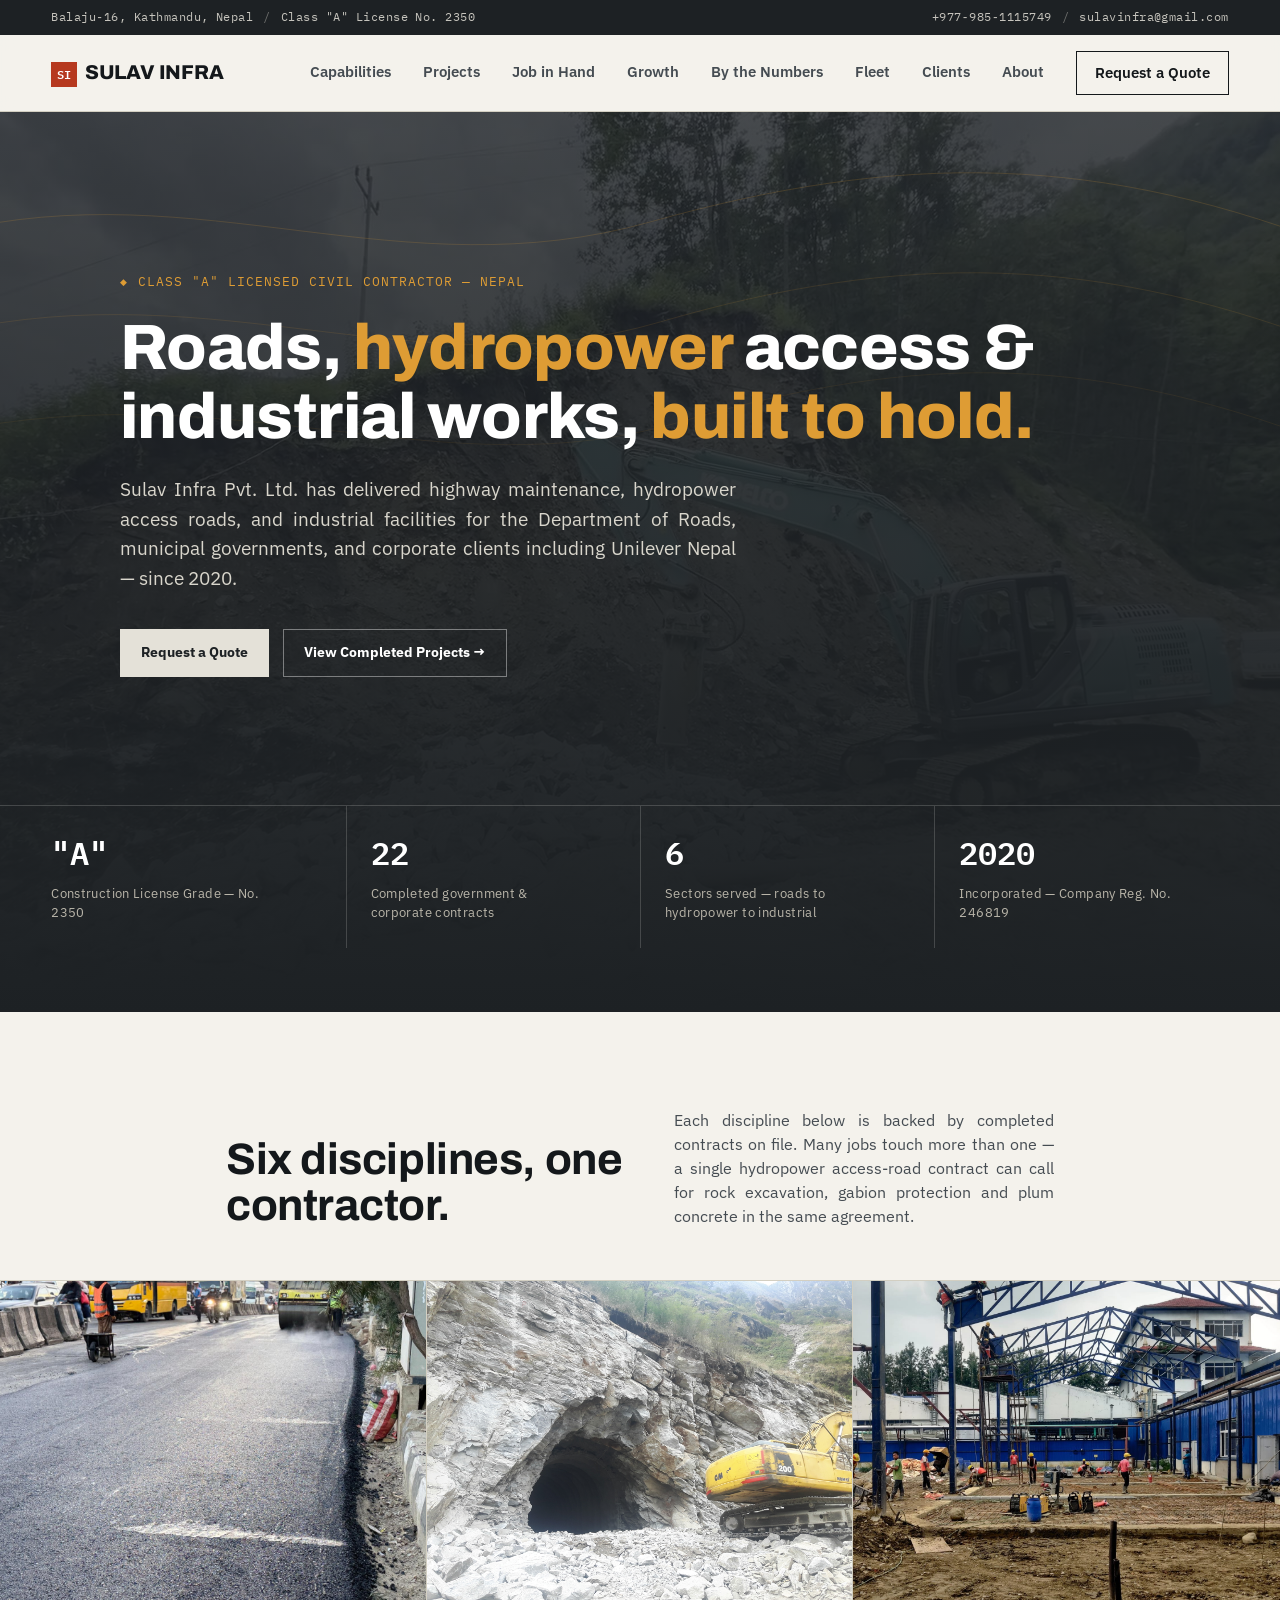
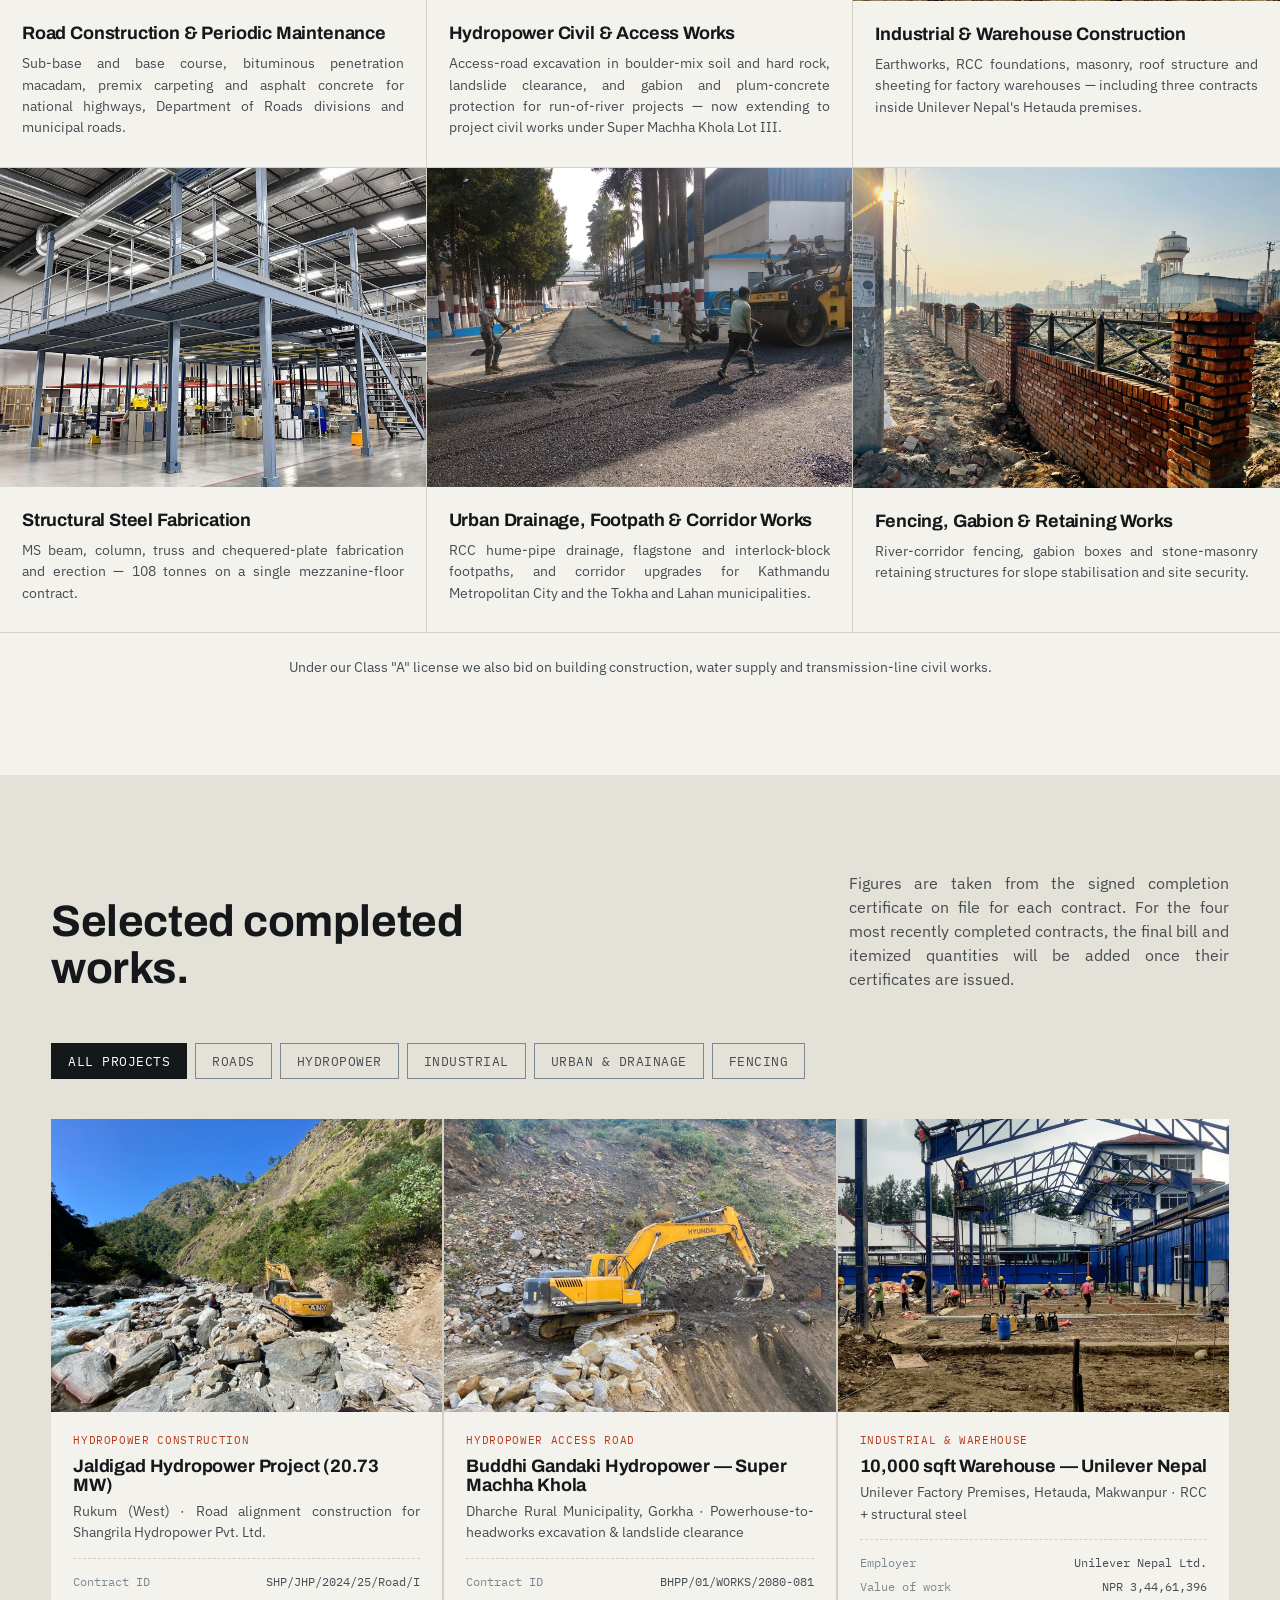
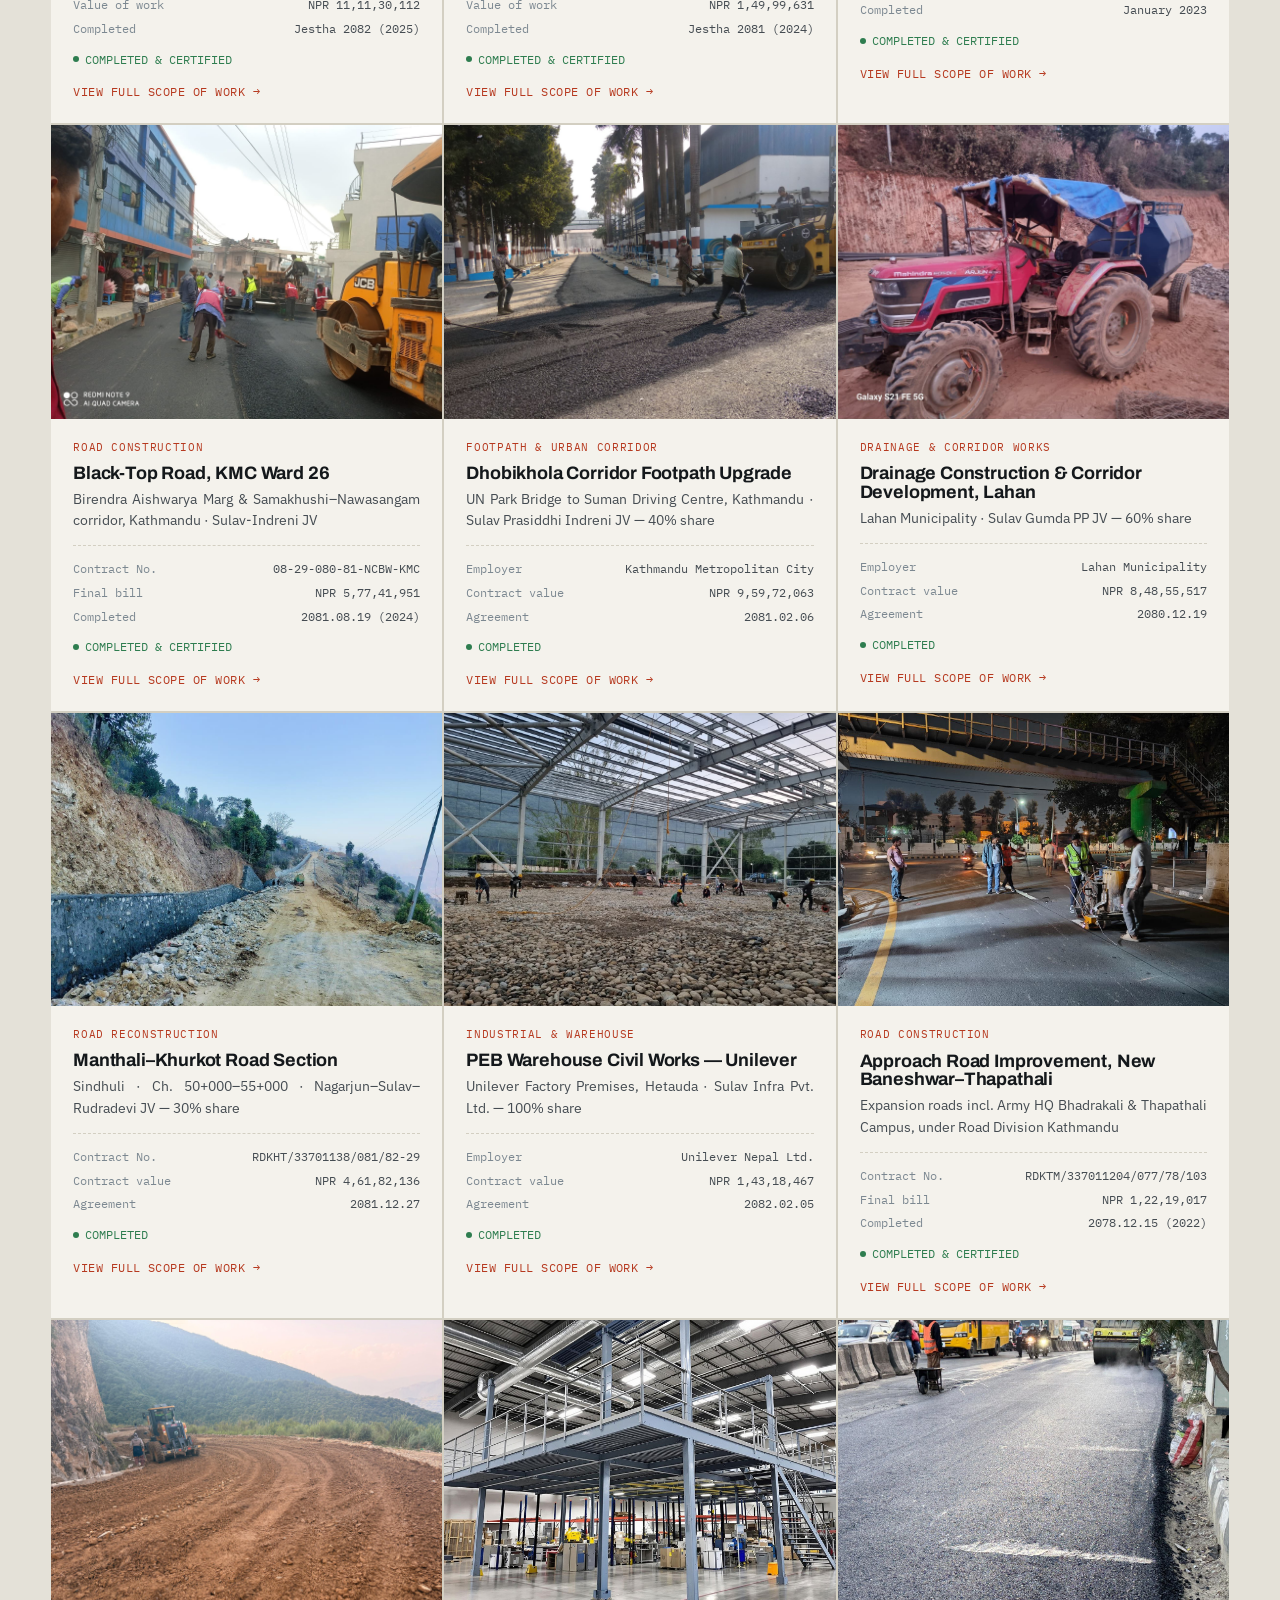
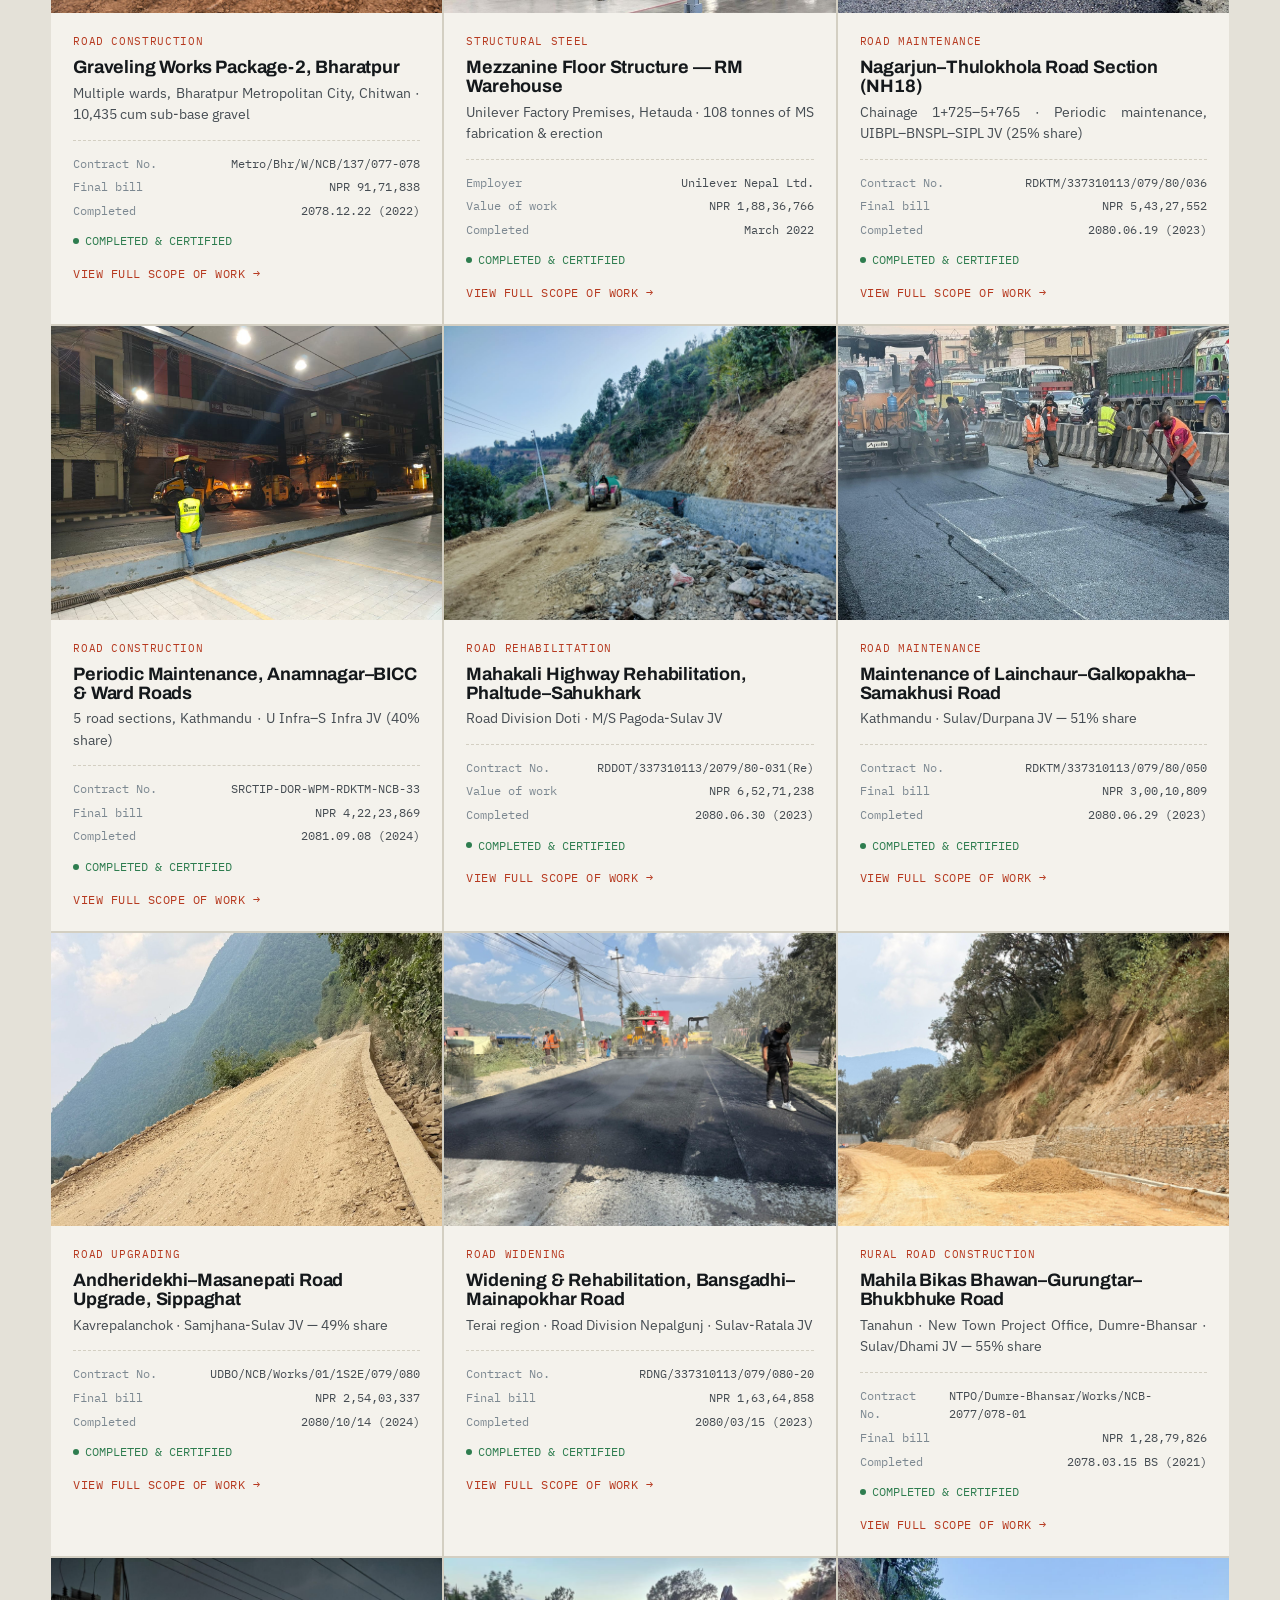
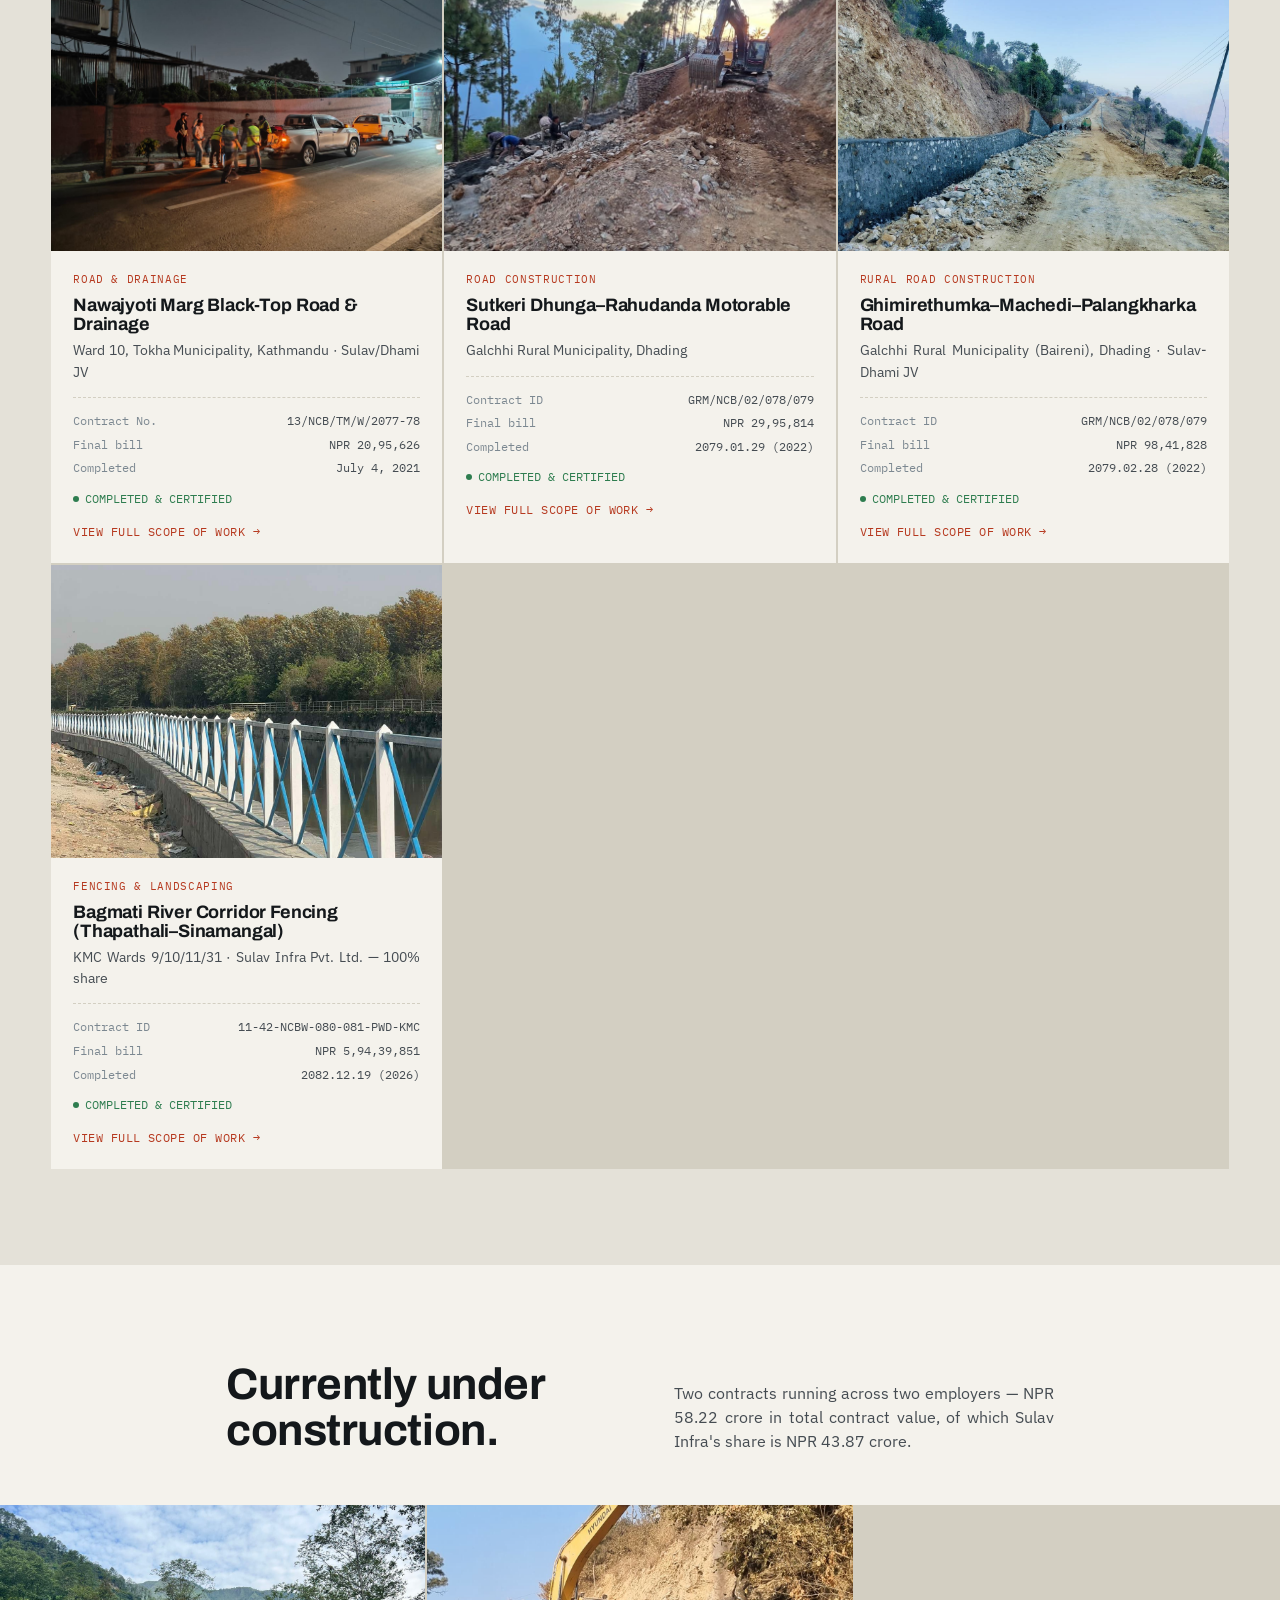
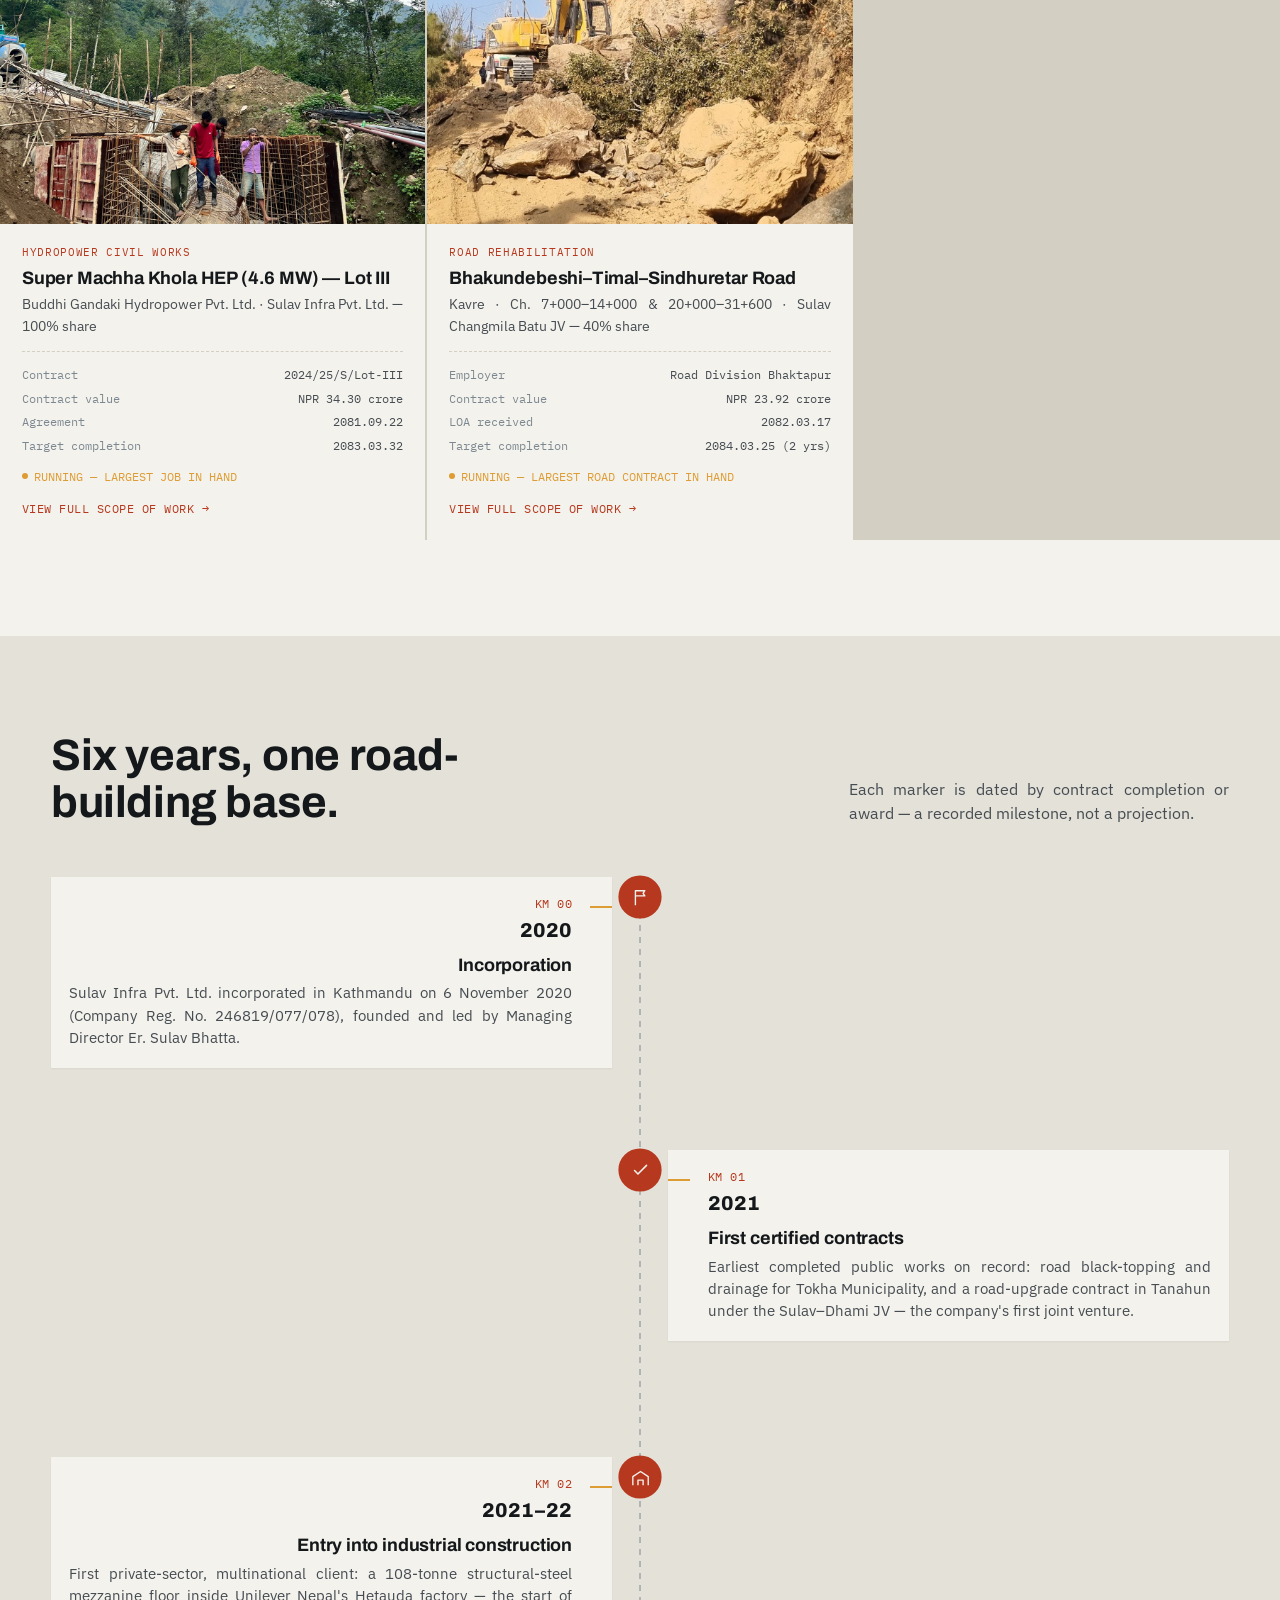
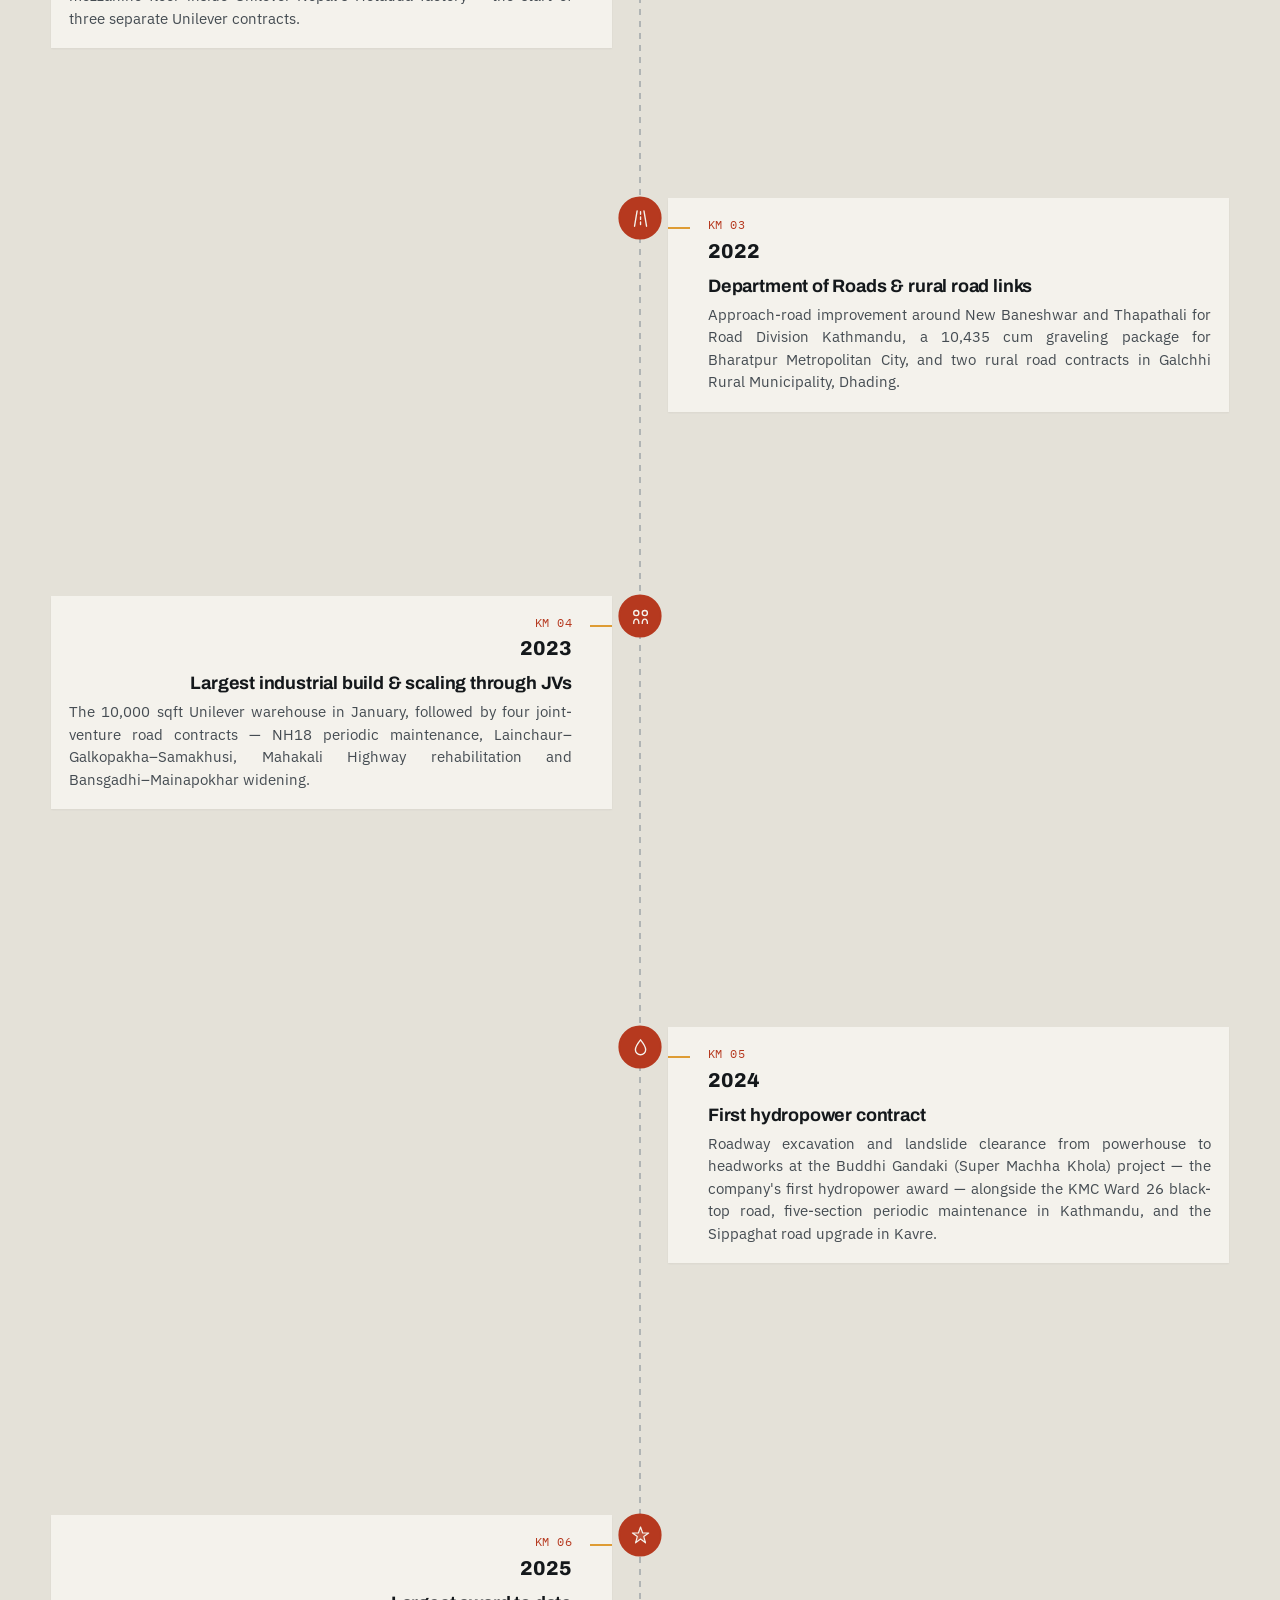
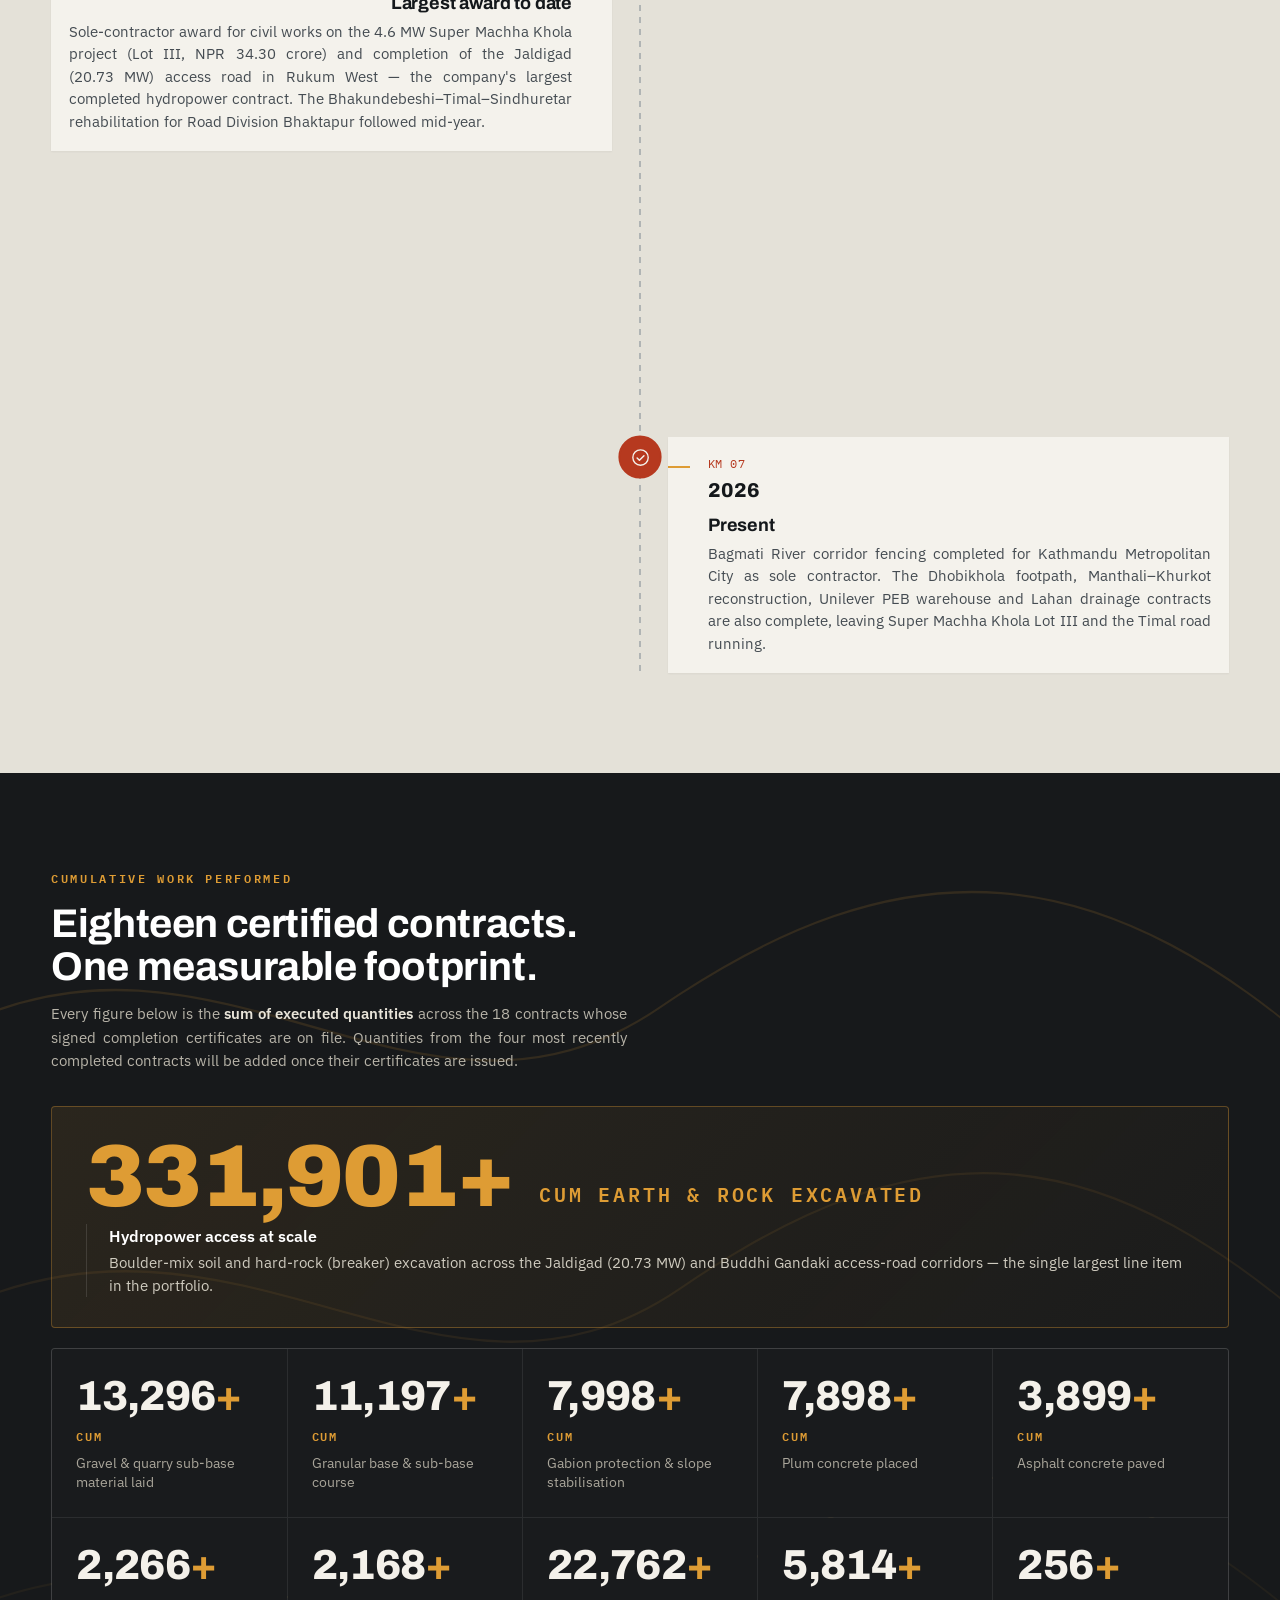
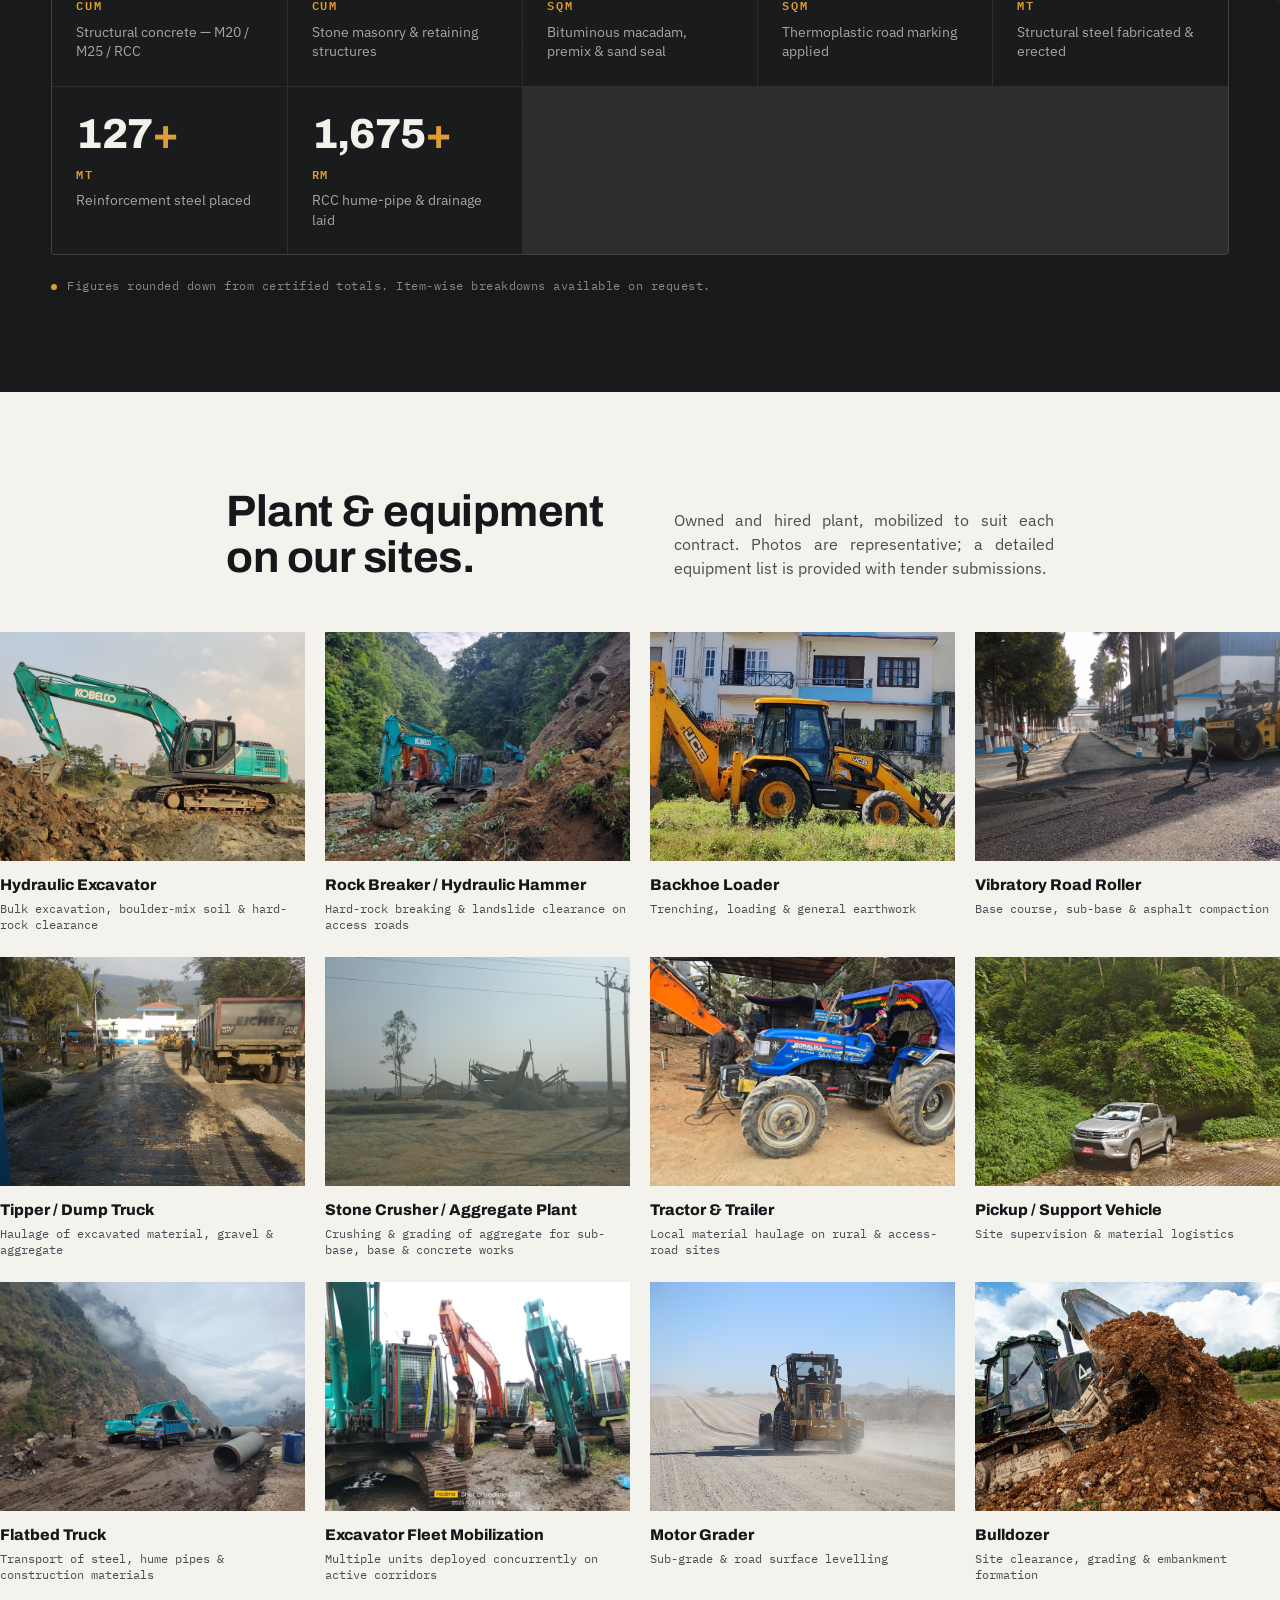
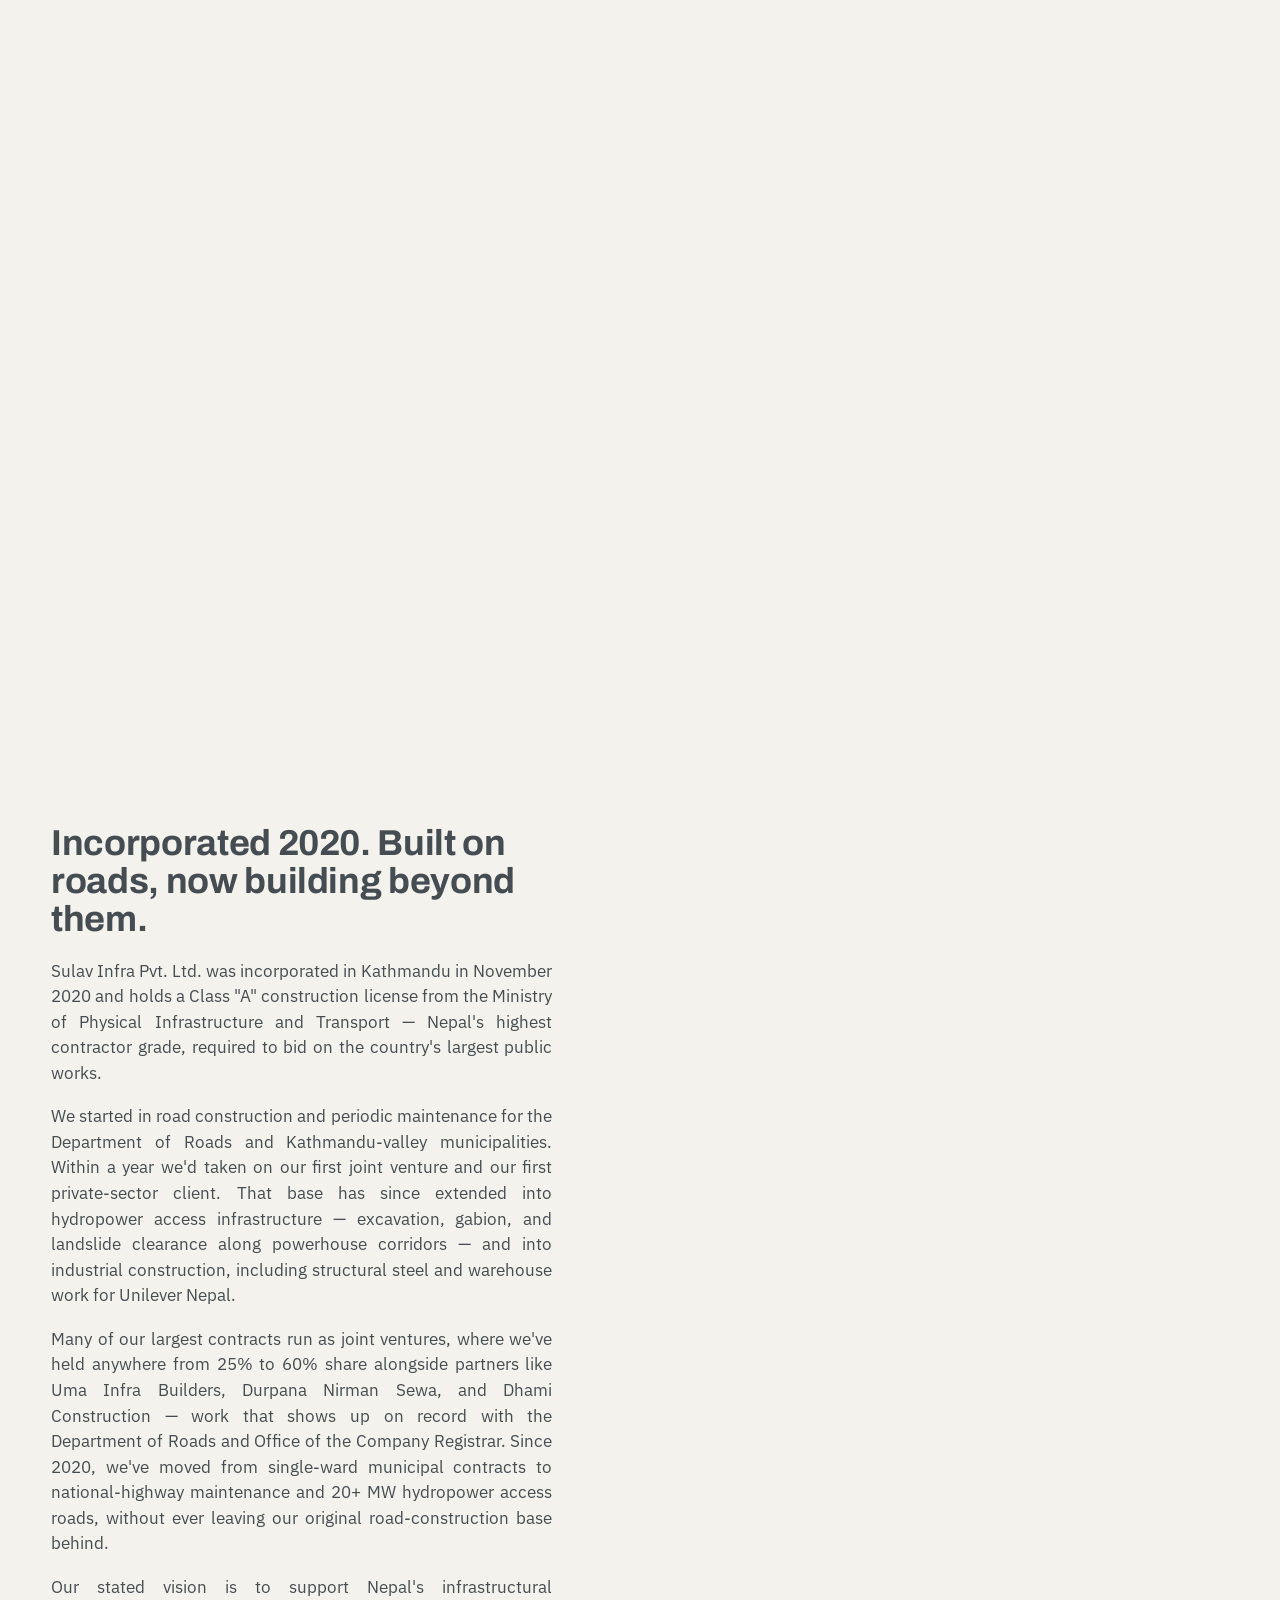
==== commit a48bcaa4: "add file vai update update the work status" ====
--- a/index.html
+++ b/index.html
@@ -4,7 +4,7 @@
 <meta charset="UTF-8">
 <meta name="viewport" content="width=device-width, initial-scale=1.0">
 <title>Sulav Infra Pvt. Ltd. — Class "A" Licensed Contractor, Kathmandu, Nepal</title>
-<meta name="description" content="Sulav Infra Pvt. Ltd. is a Class 'A' licensed civil contractor in Kathmandu, Nepal, delivering road construction, hydropower construction &amp; maintenance, building construction, water supply, transmission &amp; distribution lines, and industrial facilities for the Department of Roads, municipal governments, and corporate clients including Unilever Nepal &mdash; 18 certified contracts on file since 2020.">
+<meta name="description" content="Sulav Infra Pvt. Ltd. is a Class 'A' licensed civil contractor in Kathmandu, Nepal, delivering road construction and maintenance, hydropower civil and access works, industrial and warehouse construction, structural steel, and urban drainage and corridor works for the Department of Roads, municipal governments, and corporate clients including Unilever Nepal &mdash; 22 completed contracts since 2020.">
 <link rel="preconnect" href="https://fonts.googleapis.com">
 <link href="https://fonts.googleapis.com/css2?family=Archivo:wght@700;800;900&family=IBM+Plex+Sans:wght@400;500;600;700&family=IBM+Plex+Mono:wght@400;500;600&display=swap" rel="stylesheet">
 <link rel="stylesheet" href="assets/css/styles.css">
@@ -66,7 +66,7 @@
     <div class="statrail">
       <div class="wrap statgrid">
         <div class="statitem"><div class="num" data-final="&quot;A&quot;">&quot;A&quot;</div><div class="lbl">Construction License Grade &mdash; No. 2350</div></div>
-        <div class="statitem"><div class="num" data-count="18" data-suffix="+">18+</div><div class="lbl">Completed government &amp; corporate contracts</div></div>
+        <div class="statitem"><div class="num" data-count="22">22</div><div class="lbl">Completed government &amp; corporate contracts</div></div>
         <div class="statitem"><div class="num" data-count="6">6</div><div class="lbl">Sectors served &mdash; roads to hydropower to industrial</div></div>
         <div class="statitem"><div class="num" data-count="2020">2020</div><div class="lbl">Incorporated &mdash; Company Reg. No. 246819</div></div>
       </div>
@@ -77,8 +77,8 @@
   <section id="capabilities">
     <div class="wrap">
       <div class="section-head">
-        <h2>Nine disciplines, one contractor.</h2>
-        <p class="desc">Most jobs we take on touch more than one of these &mdash; a hydropower contract alone can call for construction, maintenance, and access-road works in the same agreement. We keep it in-house.</p>
+        <h2>Six disciplines, one contractor.</h2>
+        <p class="desc">Each discipline below is backed by completed contracts on file. Many jobs touch more than one &mdash; a single hydropower access-road contract can call for rock excavation, gabion protection and plum concrete in the same agreement.</p>
       </div>
     </div>
     <div class="wrap" style="padding:0;">
@@ -87,66 +87,48 @@
           <div class="cap-media"><img loading="lazy" src="assets/img/roads/roads-nh18.jpg" alt="Asphalt overlay and compaction on a national highway"></div>
           <div class="cap-body">
             <h3>Road Construction &amp; Periodic Maintenance</h3>
-            <p>Base course, bituminous penetration macadam, premix carpeting, and asphalt concrete for national highways and municipal roads.</p>
+            <p>Sub-base and base course, bituminous penetration macadam, premix carpeting and asphalt concrete for national highways, Department of Roads divisions and municipal roads.</p>
           </div>
         </div>
         <div class="cap">
           <div class="cap-media"><img loading="lazy" src="assets/img/capabilities/cap-hydro-construction.jpg" alt="Hydropower project construction site"></div>
           <div class="cap-body">
-            <h3>Hydropower Construction</h3>
-            <p>Powerhouse, headworks, and access-road construction for run-of-river hydropower projects &mdash; from roadway excavation through plum concrete and gabion protection works.</p>
-          </div>
-        </div>
-        <div class="cap">
-          <div class="cap-media"><img loading="lazy" src="assets/img/capabilities/cap-hydro-maintenance.jpg" alt="Maintenance works at a hydropower plant"></div>
-          <div class="cap-body">
-            <h3>Hydropower Maintenance</h3>
-            <p>Ongoing civil maintenance for operating hydropower assets &mdash; access-road upkeep, slope stabilization, and landslide clearance to keep powerhouse corridors open through the monsoon.</p>
-          </div>
-        </div>
-        <div class="cap">
-          <div class="cap-media"><img loading="lazy" src="assets/img/capabilities/cap-building.jpg" alt="Building under construction"></div>
-          <div class="cap-body">
-            <h3>Building Construction</h3>
-            <p>RCC-framed residential and commercial buildings, from foundation through finishing, alongside our warehouse and industrial-shed work.</p>
+            <h3>Hydropower Civil &amp; Access Works</h3>
+            <p>Access-road excavation in boulder-mix soil and hard rock, landslide clearance, and gabion and plum-concrete protection for run-of-river projects &mdash; now extending to project civil works under Super Machha Khola Lot III.</p>
           </div>
         </div>
         <div class="cap">
           <div class="cap-media"><img loading="lazy" src="assets/img/industrial/industrial-1.jpg" alt="Steel structure warehouse construction"></div>
           <div class="cap-body">
             <h3>Industrial &amp; Warehouse Construction</h3>
-            <p>RCC foundations, steel structure erection, and complete warehouse builds for manufacturing and FMCG clients.</p>
+            <p>Earthworks, RCC foundations, masonry, roof structure and sheeting for factory warehouses &mdash; including three contracts inside Unilever Nepal's Hetauda premises.</p>
           </div>
         </div>
         <div class="cap">
           <div class="cap-media"><img loading="lazy" src="assets/img/industrial/industrial-6.jpg" alt="Industrial steel structure fabrication and erection works"></div>
           <div class="cap-body">
             <h3>Structural Steel Fabrication</h3>
-            <p>MS beam, column, and truss fabrication and erection &mdash; over 100 tonnes delivered on a single facility to date.</p>
+            <p>MS beam, column, truss and chequered-plate fabrication and erection &mdash; 108 tonnes on a single mezzanine-floor contract.</p>
+          </div>
+        </div>
+        <div class="cap">
+          <div class="cap-media"><img loading="lazy" src="assets/img/roads/roads-3.jpg" alt="Footpath and drainage works along an urban corridor"></div>
+          <div class="cap-body">
+            <h3>Urban Drainage, Footpath &amp; Corridor Works</h3>
+            <p>RCC hume-pipe drainage, flagstone and interlock-block footpaths, and corridor upgrades for Kathmandu Metropolitan City and the Tokha and Lahan municipalities.</p>
           </div>
         </div>
         <div class="cap">
           <div class="cap-media"><img loading="lazy" src="assets/img/fencing/fencing-1.jpg" alt="Boundary fencing installation"></div>
           <div class="cap-body">
             <h3>Fencing, Gabion &amp; Retaining Works</h3>
-            <p>Boundary fencing, gabion boxes, and stone masonry retaining structures for slope stabilization and site security.</p>
-          </div>
-        </div>
-        <div class="cap">
-          <div class="cap-media"><img loading="lazy" src="assets/img/capabilities/cap-water-supply.jpg" alt="Water supply pipeline construction"></div>
-          <div class="cap-body">
-            <h3>Water Supply</h3>
-            <p>Pipeline laying, reservoir construction, and distribution networks for municipal and rural drinking-water supply schemes.</p>
-          </div>
-        </div>
-        <div class="cap">
-          <div class="cap-media"><img loading="lazy" src="assets/img/capabilities/cap-transmission.jpg" alt="Electricity transmission and distribution line towers"></div>
-          <div class="cap-body">
-            <h3>Transmission &amp; Distribution Lines</h3>
-            <p>Tower foundation, erection, and stringing works for electricity transmission and distribution line contracts.</p>
-          </div>
-        </div>
-      </div>
+            <p>River-corridor fencing, gabion boxes and stone-masonry retaining structures for slope stabilisation and site security.</p>
+          </div>
+        </div>
+      </div>
+    </div>
+    <div class="wrap">
+      <p style="margin-top:24px;font-size:14px;color:var(--ink-soft);">Under our Class &quot;A&quot; license we also bid on building construction, water supply and transmission-line civil works.</p>
     </div>
   </section>
 
@@ -155,7 +137,7 @@
     <div class="wrap">
       <div class="section-head">
         <h2>Selected completed works.</h2>
-        <p class="desc">Every figure below is drawn from the signed completion certificate on file for that contract.</p>
+        <p class="desc">Figures are taken from the signed completion certificate on file for each contract. For the four most recently completed contracts, the final bill and itemized quantities will be added once their certificates are issued.</p>
       </div>
 
       <div class="filters" role="tablist" aria-label="Filter projects by category">
@@ -163,6 +145,7 @@
         <button class="filter" data-filter="roads">Roads</button>
         <button class="filter" data-filter="hydropower">Hydropower</button>
         <button class="filter" data-filter="industrial">Industrial</button>
+        <button class="filter" data-filter="urban">Urban &amp; Drainage</button>
         <button class="filter" data-filter="fencing">Fencing</button>
       </div>
 
@@ -176,7 +159,7 @@
             <p style="font-size:13.8px;color:var(--ink-soft);margin-top:6px;">Rukum (West) &middot; Road alignment construction for Shangrila Hydropower Pvt. Ltd.</p>
             <div class="proj-meta">
               <div class="row"><span>Contract ID</span><span>SHP/JHP/2024/25/Road/I</span></div>
-              <div class="row"><span>Value of work</span><span>NPR 1,11,11,130</span></div>
+              <div class="row"><span>Value of work</span><span>NPR 11,11,30,112</span></div>
               <div class="row"><span>Completed</span><span>Jestha 2082 (2025)</span></div>
             </div>
             <div class="status">Completed &amp; certified</div>
@@ -184,10 +167,10 @@
           </div>
         </article>
 
-        <article class="proj-card" data-cat="roads" data-detail="d-smkbgh" tabindex="0" role="button">
+        <article class="proj-card" data-cat="hydropower" data-detail="d-smkbgh" tabindex="0" role="button">
           <div class="proj-media"><img loading="lazy" src="assets/img/roads/roads-buddhigandaki-machine.jpg" alt="Excavator with hydraulic breaker clearing rock along the Buddhi Gandaki access road"></div>
           <div class="proj-body">
-            <div class="proj-cat">Road Maintenance</div>
+            <div class="proj-cat">Hydropower Access Road</div>
             <h3>Buddhi Gandaki Hydropower &mdash; Super Machha Khola</h3>
             <p style="font-size:13.8px;color:var(--ink-soft);margin-top:6px;">Dharche Rural Municipality, Gorkha &middot; Powerhouse-to-headworks excavation &amp; landslide clearance</p>
             <div class="proj-meta">
@@ -232,6 +215,70 @@
           </div>
         </article>
 
+        <article class="proj-card" data-cat="urban" data-detail="d-dhobikhola-fp" tabindex="0" role="button">
+          <div class="proj-media"><img loading="lazy" src="assets/img/roads/roads-3.jpg" alt="Footpath paving works along the Dhobikhola corridor, Kathmandu"></div>
+          <div class="proj-body">
+            <div class="proj-cat">Footpath &amp; Urban Corridor</div>
+            <h3>Dhobikhola Corridor Footpath Upgrade</h3>
+            <p style="font-size:13.8px;color:var(--ink-soft);margin-top:6px;">UN Park Bridge to Suman Driving Centre, Kathmandu &middot; Sulav Prasiddhi Indreni JV &mdash; 40% share</p>
+            <div class="proj-meta">
+              <div class="row"><span>Employer</span><span>Kathmandu Metropolitan City</span></div>
+              <div class="row"><span>Contract value</span><span>NPR 9,59,72,063</span></div>
+              <div class="row"><span>Agreement</span><span>2081.02.06</span></div>
+            </div>
+            <div class="status">Completed</div>
+            <button type="button" class="proj-more">View full scope of work &rarr;</button>
+          </div>
+        </article>
+
+        <article class="proj-card" data-cat="urban" data-detail="d-lahan-drainage" tabindex="0" role="button">
+          <div class="proj-media"><img loading="lazy" src="assets/img/roads/roads-6.jpg" alt="Drainage and corridor development works, Lahan Municipality"></div>
+          <div class="proj-body">
+            <div class="proj-cat">Drainage &amp; Corridor Works</div>
+            <h3>Drainage Construction &amp; Corridor Development, Lahan</h3>
+            <p style="font-size:13.8px;color:var(--ink-soft);margin-top:6px;">Lahan Municipality &middot; Sulav Gumda PP JV &mdash; 60% share</p>
+            <div class="proj-meta">
+              <div class="row"><span>Employer</span><span>Lahan Municipality</span></div>
+              <div class="row"><span>Contract value</span><span>NPR 8,48,55,517</span></div>
+              <div class="row"><span>Agreement</span><span>2080.12.19</span></div>
+            </div>
+            <div class="status">Completed</div>
+            <button type="button" class="proj-more">View full scope of work &rarr;</button>
+          </div>
+        </article>
+
+        <article class="proj-card" data-cat="roads" data-detail="d-manthali-khurkot" tabindex="0" role="button">
+          <div class="proj-media"><img loading="lazy" src="assets/img/roads/roads-8.jpg" alt="Reconstruction works on the Manthali-Khurkot road section"></div>
+          <div class="proj-body">
+            <div class="proj-cat">Road Reconstruction</div>
+            <h3>Manthali&ndash;Khurkot Road Section</h3>
+            <p style="font-size:13.8px;color:var(--ink-soft);margin-top:6px;">Sindhuli &middot; Ch. 50+000&ndash;55+000 &middot; Nagarjun&ndash;Sulav&ndash;Rudradevi JV &mdash; 30% share</p>
+            <div class="proj-meta">
+              <div class="row"><span>Contract No.</span><span>RDKHT/33701138/081/82-29</span></div>
+              <div class="row"><span>Contract value</span><span>NPR 4,61,82,136</span></div>
+              <div class="row"><span>Agreement</span><span>2081.12.27</span></div>
+            </div>
+            <div class="status">Completed</div>
+            <button type="button" class="proj-more">View full scope of work &rarr;</button>
+          </div>
+        </article>
+
+        <article class="proj-card" data-cat="industrial" data-detail="d-unl-peb" tabindex="0" role="button">
+          <div class="proj-media"><img loading="lazy" src="assets/img/ongoing/ongoing-unl-peb.jpg" alt="PEB warehouse steel structure at Unilever Nepal factory, Hetauda"></div>
+          <div class="proj-body">
+            <div class="proj-cat">Industrial &amp; Warehouse</div>
+            <h3>PEB Warehouse Civil Works &mdash; Unilever</h3>
+            <p style="font-size:13.8px;color:var(--ink-soft);margin-top:6px;">Unilever Factory Premises, Hetauda &middot; Sulav Infra Pvt. Ltd. &mdash; 100% share</p>
+            <div class="proj-meta">
+              <div class="row"><span>Employer</span><span>Unilever Nepal Ltd.</span></div>
+              <div class="row"><span>Contract value</span><span>NPR 1,43,18,467</span></div>
+              <div class="row"><span>Agreement</span><span>2082.02.05</span></div>
+            </div>
+            <div class="status">Completed</div>
+            <button type="button" class="proj-more">View full scope of work &rarr;</button>
+          </div>
+        </article>
+
         <article class="proj-card" data-cat="roads" data-detail="d-baneshwar" tabindex="0" role="button">
           <div class="proj-media"><img loading="lazy" src="assets/img/roads/roads-4.jpg" alt="Hillside road excavation and formation works"></div>
           <div class="proj-body">
@@ -280,10 +327,10 @@
           </div>
         </article>
 
-        <article class="proj-card" data-cat="hydropower" data-detail="d-nh18" tabindex="0" role="button">
+        <article class="proj-card" data-cat="roads" data-detail="d-nh18" tabindex="0" role="button">
           <div class="proj-media"><img loading="lazy" src="assets/img/roads/roads-nh18.jpg" alt="Asphalt overlay and compaction, Nagarjun&ndash;Thulokhola Road (NH18)"></div>
           <div class="proj-body">
-            <div class="proj-cat">Hydropower Construction</div>
+            <div class="proj-cat">Road Maintenance</div>
             <h3>Nagarjun&ndash;Thulokhola Road Section (NH18)</h3>
             <p style="font-size:13.8px;color:var(--ink-soft);margin-top:6px;">Chainage 1+725&ndash;5+765 &middot; Periodic maintenance, UIBPL&ndash;BNSPL&ndash;SIPL JV (25% share)</p>
             <div class="proj-meta">
@@ -320,7 +367,7 @@
             <p style="font-size:13.8px;color:var(--ink-soft);margin-top:6px;">Road Division Doti &middot; M/S Pagoda-Sulav JV</p>
             <div class="proj-meta">
               <div class="row"><span>Contract No.</span><span>RDDOT/337310113/2079/80-031(Re)</span></div>
-              <div class="row"><span>Value of work</span><span>NRs 6,52,71,238.00</span></div>
+              <div class="row"><span>Value of work</span><span>NPR 6,52,71,238</span></div>
               <div class="row"><span>Completed</span><span>2080.06.30 (2023)</span></div>
             </div>
             <div class="status">Completed &amp; certified</div>
@@ -336,7 +383,7 @@
             <p style="font-size:13.8px;color:var(--ink-soft);margin-top:6px;">Kathmandu &middot; Sulav/Durpana JV &mdash; 51% share</p>
             <div class="proj-meta">
               <div class="row"><span>Contract No.</span><span>RDKTM/337310113/079/80/050</span></div>
-              <div class="row"><span>Final bill</span><span>NRs 3,00,10,809.30</span></div>
+              <div class="row"><span>Final bill</span><span>NPR 3,00,10,809</span></div>
               <div class="row"><span>Completed</span><span>2080.06.29 (2023)</span></div>
             </div>
             <div class="status">Completed &amp; certified</div>
@@ -352,7 +399,7 @@
             <p style="font-size:13.8px;color:var(--ink-soft);margin-top:6px;">Kavrepalanchok &middot; Samjhana-Sulav JV &mdash; 49% share</p>
             <div class="proj-meta">
               <div class="row"><span>Contract No.</span><span>UDBO/NCB/Works/01/1S2E/079/080</span></div>
-              <div class="row"><span>Final bill</span><span>NRs 2,54,03,337.19</span></div>
+              <div class="row"><span>Final bill</span><span>NPR 2,54,03,337</span></div>
               <div class="row"><span>Completed</span><span>2080/10/14 (2024)</span></div>
             </div>
             <div class="status">Completed &amp; certified</div>
@@ -368,7 +415,7 @@
             <p style="font-size:13.8px;color:var(--ink-soft);margin-top:6px;">Terai region &middot; Road Division Nepalgunj &middot; Sulav-Ratala JV</p>
             <div class="proj-meta">
               <div class="row"><span>Contract No.</span><span>RDNG/337310113/079/080-20</span></div>
-              <div class="row"><span>Final bill</span><span>NRs 1,63,64,858.54</span></div>
+              <div class="row"><span>Final bill</span><span>NPR 1,63,64,858</span></div>
               <div class="row"><span>Completed</span><span>2080/03/15 (2023)</span></div>
             </div>
             <div class="status">Completed &amp; certified</div>
@@ -384,7 +431,7 @@
             <p style="font-size:13.8px;color:var(--ink-soft);margin-top:6px;">Tanahun &middot; New Town Project Office, Dumre-Bhansar &middot; Sulav/Dhami JV &mdash; 55% share</p>
             <div class="proj-meta">
               <div class="row"><span>Contract No.</span><span>NTPO/Dumre-Bhansar/Works/NCB-2077/078-01</span></div>
-              <div class="row"><span>Final bill</span><span>NRs 1,28,79,826.00</span></div>
+              <div class="row"><span>Final bill</span><span>NPR 1,28,79,826</span></div>
               <div class="row"><span>Completed</span><span>2078.03.15 BS (2021)</span></div>
             </div>
             <div class="status">Completed &amp; certified</div>
@@ -400,7 +447,7 @@
             <p style="font-size:13.8px;color:var(--ink-soft);margin-top:6px;">Ward 10, Tokha Municipality, Kathmandu &middot; Sulav/Dhami JV</p>
             <div class="proj-meta">
               <div class="row"><span>Contract No.</span><span>13/NCB/TM/W/2077-78</span></div>
-              <div class="row"><span>Final bill</span><span>NRs 20,95,626.67</span></div>
+              <div class="row"><span>Final bill</span><span>NPR 20,95,626</span></div>
               <div class="row"><span>Completed</span><span>July 4, 2021</span></div>
             </div>
             <div class="status">Completed &amp; certified</div>
@@ -416,7 +463,7 @@
             <p style="font-size:13.8px;color:var(--ink-soft);margin-top:6px;">Galchhi Rural Municipality, Dhading</p>
             <div class="proj-meta">
               <div class="row"><span>Contract ID</span><span>GRM/NCB/02/078/079</span></div>
-              <div class="row"><span>Final bill</span><span>NRs 29,95,814.25</span></div>
+              <div class="row"><span>Final bill</span><span>NPR 29,95,814</span></div>
               <div class="row"><span>Completed</span><span>2079.01.29 (2022)</span></div>
             </div>
             <div class="status">Completed &amp; certified</div>
@@ -432,7 +479,7 @@
             <p style="font-size:13.8px;color:var(--ink-soft);margin-top:6px;">Galchhi Rural Municipality (Baireni), Dhading &middot; Sulav-Dhami JV</p>
             <div class="proj-meta">
               <div class="row"><span>Contract ID</span><span>GRM/NCB/02/078/079</span></div>
-              <div class="row"><span>Final bill</span><span>NRs 98,41,828.66</span></div>
+              <div class="row"><span>Final bill</span><span>NPR 98,41,828</span></div>
               <div class="row"><span>Completed</span><span>2079.02.28 (2022)</span></div>
             </div>
             <div class="status">Completed &amp; certified</div>
@@ -448,7 +495,7 @@
             <p style="font-size:13.8px;color:var(--ink-soft);margin-top:6px;">KMC Wards 9/10/11/31 &middot; Sulav Infra Pvt. Ltd. &mdash; 100% share</p>
             <div class="proj-meta">
               <div class="row"><span>Contract ID</span><span>11-42-NCBW-080-081-PWD-KMC</span></div>
-              <div class="row"><span>Final bill</span><span>NRs 5,94,39,851.98</span></div>
+              <div class="row"><span>Final bill</span><span>NPR 5,94,39,851</span></div>
               <div class="row"><span>Completed</span><span>2082.12.19 (2026)</span></div>
             </div>
             <div class="status">Completed &amp; certified</div>
@@ -465,7 +512,7 @@
     <div class="wrap">
       <div class="section-head">
         <h2>Currently under construction.</h2>
-        <p class="desc">Six contracts running today across four employers &mdash; NPR 82.35 crore of work in hand, per the company's Job-in-Hand register dated 2082.03.21.</p>
+        <p class="desc">Two contracts running across two employers &mdash; NPR 58.22 crore in total contract value, of which Sulav Infra's share is NPR 43.87 crore.</p>
       </div>
     </div>
     <div class="wrap" style="padding:0;">
@@ -505,74 +552,6 @@
           </div>
         </article>
 
-        <article class="proj-card" data-detail="d-dhobikhola-fp" tabindex="0" role="button">
-          <div class="proj-media"><img loading="lazy" src="assets/img/roads/roads-3.jpg" alt="Footpath paving works along the Dhobikhola corridor, Kathmandu"></div>
-          <div class="proj-body">
-            <div class="proj-cat">Footpath &amp; Urban Corridor</div>
-            <h3>Dhobikhola Corridor Footpath Upgrade</h3>
-            <p style="font-size:13.8px;color:var(--ink-soft);margin-top:6px;">UN Park Bridge to Suman Driving Centre, Kathmandu &middot; Sulav Prasiddhi Indreni JV &mdash; 40% share</p>
-            <div class="proj-meta">
-              <div class="row"><span>Employer</span><span>Kathmandu Metropolitan City</span></div>
-              <div class="row"><span>Contract value</span><span>NPR 9.60 crore</span></div>
-              <div class="row"><span>Agreement</span><span>2081.02.06</span></div>
-              <div class="row"><span>Target completion</span><span>2081.12.30</span></div>
-            </div>
-            <div class="status running">Running</div>
-            <button type="button" class="proj-more">View full scope of work &rarr;</button>
-          </div>
-        </article>
-
-        <article class="proj-card" data-detail="d-manthali-khurkot" tabindex="0" role="button">
-          <div class="proj-media"><img loading="lazy" src="assets/img/roads/roads-8.jpg" alt="Reconstruction works on the Manthali-Khurkot road section"></div>
-          <div class="proj-body">
-            <div class="proj-cat">Road Reconstruction</div>
-            <h3>Manthali&ndash;Khurkot Road Section</h3>
-            <p style="font-size:13.8px;color:var(--ink-soft);margin-top:6px;">Sindhuli &middot; Ch. 50+000&ndash;55+000 &middot; Nagarjun&ndash;Sulav&ndash;Rudradevi JV &mdash; 30% share</p>
-            <div class="proj-meta">
-              <div class="row"><span>Employer</span><span>Road Division, Khalte, Sindhuli</span></div>
-              <div class="row"><span>Contract value</span><span>NPR 4.62 crore</span></div>
-              <div class="row"><span>Agreement</span><span>2081.12.27</span></div>
-              <div class="row"><span>Target completion</span><span>2082.06.30</span></div>
-            </div>
-            <div class="status running">Running</div>
-            <button type="button" class="proj-more">View full scope of work &rarr;</button>
-          </div>
-        </article>
-
-        <article class="proj-card" data-detail="d-unl-peb" tabindex="0" role="button">
-          <div class="proj-media"><img loading="lazy" src="assets/img/ongoing/ongoing-unl-peb.jpg" alt="PEB warehouse steel structure under construction at Unilever Nepal factory"></div>
-          <div class="proj-body">
-            <div class="proj-cat">Industrial &amp; Warehouse</div>
-            <h3>PEB Warehouse Civil Works &mdash; Unilever</h3>
-            <p style="font-size:13.8px;color:var(--ink-soft);margin-top:6px;">Unilever Factory Premises, Hetauda &middot; Sulav Infra Pvt. Ltd. &mdash; 100% share</p>
-            <div class="proj-meta">
-              <div class="row"><span>Order ref.</span><span>PO16645086</span></div>
-              <div class="row"><span>Contract value</span><span>NPR 1.43 crore</span></div>
-              <div class="row"><span>Agreement</span><span>2082.02.05</span></div>
-              <div class="row"><span>Target completion</span><span>2082.05.05</span></div>
-            </div>
-            <div class="status running">Running</div>
-            <button type="button" class="proj-more">View full scope of work &rarr;</button>
-          </div>
-        </article>
-
-        <article class="proj-card" data-detail="d-lahan-drainage" tabindex="0" role="button">
-          <div class="proj-media"><img loading="lazy" src="assets/img/roads/roads-6.jpg" alt="Drainage and corridor development works, Lahan Municipality"></div>
-          <div class="proj-body">
-            <div class="proj-cat">Drainage &amp; Corridor Works</div>
-            <h3>Drainage Construction &amp; Corridor Development</h3>
-            <p style="font-size:13.8px;color:var(--ink-soft);margin-top:6px;">Lahan Municipality &middot; Sulav Gumda PP JV &mdash; 60% share</p>
-            <div class="proj-meta">
-              <div class="row"><span>Employer</span><span>Lahan Municipality</span></div>
-              <div class="row"><span>Contract value</span><span>NPR 8.48 crore</span></div>
-              <div class="row"><span>Agreement</span><span>2080.12.19</span></div>
-              <div class="row"><span>Target completion</span><span>2082.10.02</span></div>
-            </div>
-            <div class="status running">Running</div>
-            <button type="button" class="proj-more">View full scope of work &rarr;</button>
-          </div>
-        </article>
-
       </div>
     </div>
   </section>
@@ -581,8 +560,8 @@
   <section id="growth" style="background:var(--concrete);">
     <div class="wrap">
       <div class="section-head">
-        <h2>Five years, four sectors.</h2>
-        <p class="desc">Chainage below is dated by contract completion &mdash; each marker is a certified milestone, not a projection.</p>
+        <h2>Six years, one road-building base.</h2>
+        <p class="desc">Each marker is dated by contract completion or award &mdash; a recorded milestone, not a projection.</p>
       </div>
 
       <div class="timeline">
@@ -592,7 +571,7 @@
           <div class="tl-card">
             <span class="tl-ch">KM 00</span><span class="tl-yr">2020</span>
             <h3>Incorporation</h3>
-            <p>Sulav Infra Pvt. Ltd. incorporated in Kathmandu on 6 November 2020 (Company Reg. No. 246819/077/078), founded and led by Director Sulav Bhatt.</p>
+            <p>Sulav Infra Pvt. Ltd. incorporated in Kathmandu on 6 November 2020 (Company Reg. No. 246819/077/078), founded and led by Managing Director Er. Sulav Bhatta.</p>
           </div>
         </div>
 
@@ -601,7 +580,7 @@
           <div class="tl-card">
             <span class="tl-ch">KM 01</span><span class="tl-yr">2021</span>
             <h3>First certified contracts</h3>
-            <p>Earliest completed public works on record: road black-topping and drainage construction for Tokha Municipality, and a road-upgrade JV in Tanahun (Sulav&ndash;Dhami JV) &mdash; the company's first joint venture.</p>
+            <p>Earliest completed public works on record: road black-topping and drainage for Tokha Municipality, and a road-upgrade contract in Tanahun under the Sulav&ndash;Dhami JV &mdash; the company's first joint venture.</p>
           </div>
         </div>
 
@@ -610,16 +589,16 @@
           <div class="tl-card">
             <span class="tl-ch">KM 02</span><span class="tl-yr">2021&ndash;22</span>
             <h3>Entry into industrial construction</h3>
-            <p>First private-sector, multinational relationship: structural steel and mezzanine-floor construction inside Unilever Nepal's Hetauda factory &mdash; work that continued through three separate contracts.</p>
+            <p>First private-sector, multinational client: a 108-tonne structural-steel mezzanine floor inside Unilever Nepal's Hetauda factory &mdash; the start of three separate Unilever contracts.</p>
           </div>
         </div>
 
         <div class="tl-item">
-          <div class="tl-mark"><div class="tl-icon"><svg viewBox="0 0 24 24" fill="none" xmlns="http://www.w3.org/2000/svg"><path d="M12 2L14.5 9H21.5L15.8 13.2L17.8 20.5L12 16L6.2 20.5L8.2 13.2L2.5 9H9.5L12 2Z" stroke="currentColor" stroke-width="1.4" stroke-linejoin="round"/></svg></div></div>
+          <div class="tl-mark"><div class="tl-icon"><svg viewBox="0 0 24 24" fill="none" xmlns="http://www.w3.org/2000/svg"><path d="M8 3L5 21M16 3l3 18" stroke="currentColor" stroke-width="1.6" stroke-linecap="round"/><path d="M12 4v3M12 10v3M12 16v3" stroke="currentColor" stroke-width="1.6" stroke-linecap="round"/></svg></div></div>
           <div class="tl-card">
-            <span class="tl-ch">KM 03</span><span class="tl-yr">2022&ndash;23</span>
-            <h3>Class &quot;A&quot; highway work &amp; largest industrial build</h3>
-            <p>Approach-road improvement for the Department of Roads in Kathmandu and a graveling package for Bharatpur Metropolitan City, alongside the 10,000&nbsp;sqft Unilever warehouse &mdash; the company's largest single contract to date at completion.</p>
+            <span class="tl-ch">KM 03</span><span class="tl-yr">2022</span>
+            <h3>Department of Roads &amp; rural road links</h3>
+            <p>Approach-road improvement around New Baneshwar and Thapathali for Road Division Kathmandu, a 10,435&nbsp;cum graveling package for Bharatpur Metropolitan City, and two rural road contracts in Galchhi Rural Municipality, Dhading.</p>
           </div>
         </div>
 
@@ -627,8 +606,8 @@
           <div class="tl-mark"><div class="tl-icon"><svg viewBox="0 0 24 24" fill="none" xmlns="http://www.w3.org/2000/svg"><circle cx="7" cy="8" r="3" stroke="currentColor" stroke-width="1.6"/><circle cx="17" cy="8" r="3" stroke="currentColor" stroke-width="1.6"/><path d="M4 20c0-3 1.5-5 3-5s3 2 3 5M14 20c0-3 1.5-5 3-5s3 2 3 5" stroke="currentColor" stroke-width="1.6" stroke-linecap="round"/></svg></div></div>
           <div class="tl-card">
             <span class="tl-ch">KM 04</span><span class="tl-yr">2023</span>
-            <h3>Scaling through joint ventures</h3>
-            <p>Four concurrent JV contracts completed in a single year &mdash; NH18 periodic maintenance, the Lainchaur&ndash;Galkopakha&ndash;Samakhusi road, Mahakali Highway rehabilitation, and two rural road contracts in Galchhi &mdash; with Sulav Infra holding 25&ndash;55% share across partners.</p>
+            <h3>Largest industrial build &amp; scaling through JVs</h3>
+            <p>The 10,000&nbsp;sqft Unilever warehouse in January, followed by four joint-venture road contracts &mdash; NH18 periodic maintenance, Lainchaur&ndash;Galkopakha&ndash;Samakhusi, Mahakali Highway rehabilitation and Bansgadhi&ndash;Mainapokhar widening.</p>
           </div>
         </div>
 
@@ -637,7 +616,7 @@
           <div class="tl-card">
             <span class="tl-ch">KM 05</span><span class="tl-yr">2024</span>
             <h3>First hydropower contract</h3>
-            <p>Roadway excavation and landslide clearance from powerhouse to headworks at the Buddhi Gandaki (Super Machha Khola) Hydropower Project &mdash; the company's first hydropower-sector award &mdash; completed alongside a black-top road for Kathmandu Metropolitan City, Ward 26.</p>
+            <p>Roadway excavation and landslide clearance from powerhouse to headworks at the Buddhi Gandaki (Super Machha Khola) project &mdash; the company's first hydropower award &mdash; alongside the KMC Ward&nbsp;26 black-top road, five-section periodic maintenance in Kathmandu, and the Sippaghat road upgrade in Kavre.</p>
           </div>
         </div>
 
@@ -645,8 +624,17 @@
           <div class="tl-mark"><div class="tl-icon"><svg viewBox="0 0 24 24" fill="none" xmlns="http://www.w3.org/2000/svg"><path d="M12 2L14.5 9H21.5L15.8 13.2L17.8 20.5L12 16L6.2 20.5L8.2 13.2L2.5 9H9.5L12 2Z" stroke="currentColor" stroke-width="1.4" stroke-linejoin="round" fill="currentColor" fill-opacity="0.15"/></svg></div></div>
           <div class="tl-card">
             <span class="tl-ch">KM 06</span><span class="tl-yr">2025</span>
-            <h3>Present &mdash; largest hydropower award</h3>
-            <p>Road alignment construction at the Jaldigad Hydropower Project (20.73&nbsp;MW), Rukum West &mdash; the company's largest hydropower contract to date, and its second consecutive award in the sector.</p>
+            <h3>Largest award to date</h3>
+            <p>Sole-contractor award for civil works on the 4.6&nbsp;MW Super Machha Khola project (Lot III, NPR 34.30 crore) and completion of the Jaldigad (20.73&nbsp;MW) access road in Rukum West &mdash; the company's largest completed hydropower contract. The Bhakundebeshi&ndash;Timal&ndash;Sindhuretar rehabilitation for Road Division Bhaktapur followed mid-year.</p>
+          </div>
+        </div>
+
+        <div class="tl-item">
+          <div class="tl-mark"><div class="tl-icon"><svg viewBox="0 0 24 24" fill="none" xmlns="http://www.w3.org/2000/svg"><circle cx="12" cy="12" r="9" stroke="currentColor" stroke-width="1.6"/><path d="M8 12.5l2.7 2.7L16 9.8" stroke="currentColor" stroke-width="1.7" stroke-linecap="round" stroke-linejoin="round"/></svg></div></div>
+          <div class="tl-card">
+            <span class="tl-ch">KM 07</span><span class="tl-yr">2026</span>
+            <h3>Present</h3>
+            <p>Bagmati River corridor fencing completed for Kathmandu Metropolitan City as sole contractor. The Dhobikhola footpath, Manthali&ndash;Khurkot reconstruction, Unilever PEB warehouse and Lahan drainage contracts are also complete, leaving Super Machha Khola Lot III and the Timal road running.</p>
           </div>
         </div>
 
@@ -694,7 +682,7 @@
       <div class="num-head">
         <div class="num-eyebrow">Cumulative Work Performed</div>
         <h2>Eighteen certified contracts. One measurable footprint.</h2>
-        <p class="num-desc">Every figure below is the <b>sum of executed quantities</b> across all completed contracts on file &mdash; taken directly from signed completion certificates. This is the physical volume of infrastructure Sulav Infra has put in the ground since 2020.</p>
+        <p class="num-desc">Every figure below is the <b>sum of executed quantities</b> across the 18 contracts whose signed completion certificates are on file. Quantities from the four most recently completed contracts will be added once their certificates are issued.</p>
       </div>
 
       <div class="qlead">
@@ -711,14 +699,14 @@
         <div class="qtile"><div class="qnum"><span data-count="3900">0</span><span class="plus">+</span></div><div class="qu">Cum</div><div class="ql">Asphalt concrete paved</div></div>
         <div class="qtile"><div class="qnum"><span data-count="2300">0</span><span class="plus">+</span></div><div class="qu">Cum</div><div class="ql">Structural concrete &mdash; M20 / M25 / RCC</div></div>
         <div class="qtile"><div class="qnum"><span data-count="2200">0</span><span class="plus">+</span></div><div class="qu">Cum</div><div class="ql">Stone masonry &amp; retaining structures</div></div>
-        <div class="qtile"><div class="qnum"><span data-count="23100">0</span><span class="plus">+</span></div><div class="qu">Sqm</div><div class="ql">Bituminous macadam &amp; premix carpeting</div></div>
+        <div class="qtile"><div class="qnum"><span data-count="23100">0</span><span class="plus">+</span></div><div class="qu">Sqm</div><div class="ql">Bituminous macadam, premix &amp; sand seal</div></div>
         <div class="qtile"><div class="qnum"><span data-count="5900">0</span><span class="plus">+</span></div><div class="qu">Sqm</div><div class="ql">Thermoplastic road marking applied</div></div>
         <div class="qtile"><div class="qnum"><span data-count="260">0</span><span class="plus">+</span></div><div class="qu">MT</div><div class="ql">Structural steel fabricated &amp; erected</div></div>
         <div class="qtile"><div class="qnum"><span data-count="129">0</span><span class="plus">+</span></div><div class="qu">MT</div><div class="ql">Reinforcement steel placed</div></div>
         <div class="qtile"><div class="qnum"><span data-count="1700">0</span><span class="plus">+</span></div><div class="qu">Rm</div><div class="ql">RCC hume-pipe &amp; drainage laid</div></div>
       </div>
 
-      <div class="num-foot"><span class="dot"></span> Figures rounded down to the nearest certified total &mdash; actual executed quantities are higher. Full item-wise breakdowns available on request.</div>
+      <div class="num-foot"><span class="dot"></span> Figures rounded down from certified totals. Item-wise breakdowns available on request.</div>
     </div>
   </section>
 
@@ -756,8 +744,8 @@
   <section id="fleet">
     <div class="wrap">
       <div class="section-head">
-        <h2>Equipment we run in-house.</h2>
-        <p class="desc">Excavators, rollers and transport we own and operate on live sites.</p>
+        <h2>Plant &amp; equipment on our sites.</h2>
+        <p class="desc">Owned and hired plant, mobilized to suit each contract. Photos are representative; a detailed equipment list is provided with tender submissions.</p>
       </div>
     </div>
     <div class="wrap" style="padding:0;">
@@ -846,11 +834,6 @@
           <div class="fleet-media"><img loading="lazy" src="assets/img/equipment/equip-welding.jpg" alt="Rebar bending machine for reinforcement fabrication"></div>
           <div class="fleet-name">Welding &amp; Bar-Bending Machines</div>
           <div class="fleet-cap">Reinforcement fabrication &amp; structural steel work</div>
-        </div>
-        <div class="fleet-item">
-          <div class="fleet-media"><img loading="lazy" src="assets/img/equipment/equip-other.jpg" alt="Assorted construction vehicles and equipment in a site yard"></div>
-          <div class="fleet-name">Other Equipment</div>
-          <div class="fleet-cap">Additional plant &amp; support machinery mobilized as contracts require</div>
         </div>
       </div>
     </div>
@@ -864,11 +847,11 @@
           <h2 style="font-size:clamp(28px,3.6vw,36px);margin-bottom:20px;">Incorporated 2020. Built on roads, now building beyond them.</h2>
           <p>Sulav Infra Pvt. Ltd. was incorporated in Kathmandu in November 2020 and holds a Class &quot;A&quot; construction license from the Ministry of Physical Infrastructure and Transport &mdash; Nepal's highest contractor grade, required to bid on the country's largest public works.</p>
           <p>We started in road construction and periodic maintenance for the Department of Roads and Kathmandu-valley municipalities. Within a year we'd taken on our first joint venture and our first private-sector client. That base has since extended into hydropower access infrastructure &mdash; excavation, gabion, and landslide clearance along powerhouse corridors &mdash; and into industrial construction, including structural steel and warehouse work for Unilever Nepal.</p>
-          <p>Many of our largest contracts run as joint ventures, where we've held anywhere from 25% to 55% share alongside partners like Uma Infra Builders, Durpana Nirman Sewa, and Dhami Construction &mdash; work that shows up on record with the Department of Roads and Office of the Company Registrar. Five years in, we've moved from single-ward municipal contracts to national-highway maintenance and 20+ MW hydropower access roads, without ever leaving our original road-construction base behind.</p>
+          <p>Many of our largest contracts run as joint ventures, where we've held anywhere from 25% to 60% share alongside partners like Uma Infra Builders, Durpana Nirman Sewa, and Dhami Construction &mdash; work that shows up on record with the Department of Roads and Office of the Company Registrar. Since 2020, we've moved from single-ward municipal contracts to national-highway maintenance and 20+ MW hydropower access roads, without ever leaving our original road-construction base behind.</p>
           <p>Our stated vision is to support Nepal's infrastructural development and to lead within our field by valuing innovation and resourcefulness; our mission is to win work at competitive pricing while keeping site conditions safe and delivering quality within a reasonable time frame &mdash; the same standard we hold whether the employer is a rural municipality or a multinational factory.</p>
         </div>
         <div class="pillar-list">
-          <div class="pillar"><div class="idx">01</div><div><h4>Certified on completion, not just on paper</h4><p>Every project listed here carries a signed completion certificate from the employing agency &mdash; on file and available on request.</p></div></div>
+          <div class="pillar"><div class="idx">01</div><div><h4>Certified on completion, not just on paper</h4><p>Signed completion certificates from the employing agencies are on file for our certified contracts and available on request.</p></div></div>
           <div class="pillar"><div class="idx">02</div><div><h4>Equipment we own, crews we retain</h4><p>Excavators, rollers, and transport run in-house rather than fully subcontracted, which keeps schedules in our control.</p></div></div>
           <div class="pillar"><div class="idx">03</div><div><h4>Comfortable in joint ventures</h4><p>We've partnered on multi-crore contracts where coordination and shared accountability were part of the brief, not an afterthought.</p></div></div>
           <div class="pillar"><div class="idx">04</div><div><h4>Government and corporate, side by side</h4><p>The same site discipline that satisfies a Department of Roads inspection has also passed Unilever's factory-premises standards.</p></div></div>
@@ -933,7 +916,7 @@
           </div>
         </div>
         <div>
-          <p style="color:#C9C6BC;font-size:15px;margin-bottom:20px;">Employers and joint-venture partners we've delivered certified work for &mdash; 18 certified contracts across government and corporate clients:</p>
+          <p style="color:#C9C6BC;font-size:15px;margin-bottom:20px;">Employers we've delivered for or are building for now &mdash; 22 completed contracts and 2 running, across government and corporate clients:</p>
           <div class="client-grid">
             <div class="client-card"><svg viewBox="0 0 24 24" fill="none" xmlns="http://www.w3.org/2000/svg"><path d="M9 12l2 2 4-4" stroke="currentColor" stroke-width="1.7" stroke-linecap="round" stroke-linejoin="round"/><path d="M12 3l7 3v5c0 5-3 8.5-7 10-4-1.5-7-5-7-10V6l7-3Z" stroke="currentColor" stroke-width="1.5" stroke-linejoin="round"/></svg><span>Department of Roads, Nepal</span></div>
             <div class="client-card"><svg viewBox="0 0 24 24" fill="none" xmlns="http://www.w3.org/2000/svg"><path d="M9 12l2 2 4-4" stroke="currentColor" stroke-width="1.7" stroke-linecap="round" stroke-linejoin="round"/><path d="M12 3l7 3v5c0 5-3 8.5-7 10-4-1.5-7-5-7-10V6l7-3Z" stroke="currentColor" stroke-width="1.5" stroke-linejoin="round"/></svg><span>Kathmandu Metropolitan City</span></div>
@@ -942,7 +925,7 @@
             <div class="client-card"><svg viewBox="0 0 24 24" fill="none" xmlns="http://www.w3.org/2000/svg"><path d="M9 12l2 2 4-4" stroke="currentColor" stroke-width="1.7" stroke-linecap="round" stroke-linejoin="round"/><path d="M12 3l7 3v5c0 5-3 8.5-7 10-4-1.5-7-5-7-10V6l7-3Z" stroke="currentColor" stroke-width="1.5" stroke-linejoin="round"/></svg><span>Galchhi Rural Municipality</span></div>
             <div class="client-card"><svg viewBox="0 0 24 24" fill="none" xmlns="http://www.w3.org/2000/svg"><path d="M9 12l2 2 4-4" stroke="currentColor" stroke-width="1.7" stroke-linecap="round" stroke-linejoin="round"/><path d="M12 3l7 3v5c0 5-3 8.5-7 10-4-1.5-7-5-7-10V6l7-3Z" stroke="currentColor" stroke-width="1.5" stroke-linejoin="round"/></svg><span>Unilever Nepal Ltd.</span></div>
             <div class="client-card"><svg viewBox="0 0 24 24" fill="none" xmlns="http://www.w3.org/2000/svg"><path d="M9 12l2 2 4-4" stroke="currentColor" stroke-width="1.7" stroke-linecap="round" stroke-linejoin="round"/><path d="M12 3l7 3v5c0 5-3 8.5-7 10-4-1.5-7-5-7-10V6l7-3Z" stroke="currentColor" stroke-width="1.5" stroke-linejoin="round"/></svg><span>Shangrila Hydropower Pvt. Ltd.</span></div>
-            <div class="client-card"><svg viewBox="0 0 24 24" fill="none" xmlns="http://www.w3.org/2000/svg"><path d="M9 12l2 2 4-4" stroke="currentColor" stroke-width="1.7" stroke-linecap="round" stroke-linejoin="round"/><path d="M12 3l7 3v5c0 5-3 8.5-7 10-4-1.5-7-5-7-10V6l7-3Z" stroke="currentColor" stroke-width="1.5" stroke-linejoin="round"/></svg><span>Budhigandaki Hydropower Pvt. Ltd.</span></div>
+            <div class="client-card"><svg viewBox="0 0 24 24" fill="none" xmlns="http://www.w3.org/2000/svg"><path d="M9 12l2 2 4-4" stroke="currentColor" stroke-width="1.7" stroke-linecap="round" stroke-linejoin="round"/><path d="M12 3l7 3v5c0 5-3 8.5-7 10-4-1.5-7-5-7-10V6l7-3Z" stroke="currentColor" stroke-width="1.5" stroke-linejoin="round"/></svg><span>Buddhi Gandaki Hydropower Pvt. Ltd.</span></div>
             <div class="client-card"><svg viewBox="0 0 24 24" fill="none" xmlns="http://www.w3.org/2000/svg"><path d="M9 12l2 2 4-4" stroke="currentColor" stroke-width="1.7" stroke-linecap="round" stroke-linejoin="round"/><path d="M12 3l7 3v5c0 5-3 8.5-7 10-4-1.5-7-5-7-10V6l7-3Z" stroke="currentColor" stroke-width="1.5" stroke-linejoin="round"/></svg><span>Urban Development &amp; Building Office</span></div>
             <div class="client-card"><svg viewBox="0 0 24 24" fill="none" xmlns="http://www.w3.org/2000/svg"><path d="M9 12l2 2 4-4" stroke="currentColor" stroke-width="1.7" stroke-linecap="round" stroke-linejoin="round"/><path d="M12 3l7 3v5c0 5-3 8.5-7 10-4-1.5-7-5-7-10V6l7-3Z" stroke="currentColor" stroke-width="1.5" stroke-linejoin="round"/></svg><span>New Town Project Office, Tanahun</span></div>
             <div class="client-card"><svg viewBox="0 0 24 24" fill="none" xmlns="http://www.w3.org/2000/svg"><path d="M9 12l2 2 4-4" stroke="currentColor" stroke-width="1.7" stroke-linecap="round" stroke-linejoin="round"/><path d="M12 3l7 3v5c0 5-3 8.5-7 10-4-1.5-7-5-7-10V6l7-3Z" stroke="currentColor" stroke-width="1.5" stroke-linejoin="round"/></svg><span>Road Division, Bhaktapur &amp; Sindhuli</span></div>
@@ -998,7 +981,7 @@
             <textarea id="msg" name="msg" placeholder="Location, estimated scope, tender reference (if any), and target timeline."></textarea>
           </div>
           <button type="submit" class="btn" style="width:100%;justify-content:center;">Submit Inquiry</button>
-          <p class="formnote" id="formStatus">Submitting connects to your email/CRM once this site is deployed &mdash; wire the <code>quoteForm</code> handler in <code>assets/js/main.js</code> to your backend or a form service (e.g. Formspree, a serverless function, or your CRM's API).</p>
+          <p class="formnote" id="formStatus">We reply within two working days. For tender documents, email <a href="mailto:sulavinfra@gmail.com">sulavinfra@gmail.com</a> directly.</p>
         </form>
 
         <div class="contact-info">
@@ -1098,7 +1081,7 @@
 </template>
 
 <template id="d-smkbgh">
-  <div class="pm-eyebrow">Road Maintenance &middot; Completed &amp; certified</div>
+  <div class="pm-eyebrow">Hydropower Access Road &middot; Completed &amp; certified</div>
   <h2>Buddhi Gandaki Hydropower &mdash; Super Machha Khola</h2>
   <p class="pm-sub">Dharche Rural Municipality, Gorkha &middot; Contract ID BHPP/01/WORKS/2080-081</p>
   <p class="pm-desc">Roadway excavation and landslide clearance along the 7.2&nbsp;km approach road from the powerhouse to the headworks of the Buddhi Gandaki Hydropower Project in Gorkha district (Ch. 0+000 to Ch. 7+210), involving extensive excavation of boulder-mix soil and hard rock using breakers to keep the access road open and safe through an active landslide-prone corridor.</p>
@@ -1247,7 +1230,7 @@
 </template>
 
 <template id="d-nh18">
-  <div class="pm-eyebrow">Hydropower Construction &middot; Completed &amp; certified</div>
+  <div class="pm-eyebrow">Road Maintenance &middot; Completed &amp; certified</div>
   <h2>Nagarjun&ndash;Thulokhola Road Section (NH18)</h2>
   <p class="pm-sub">Chainage 1+725&ndash;5+765 &middot; UIBPL&ndash;BNSPL&ndash;SIPL JV (Sulav Infra &mdash; 25% share)</p>
   <p class="pm-desc">Periodic maintenance of a 4-kilometre stretch of the Nagarjun Thulokhola Road Section on National Highway 18. The joint venture carried out subbase and base repairs, bituminous penetration macadam, premix patch repair, asphalt concrete overlay, cement concrete and stone masonry works, plum concrete protection, and thermoplastic road marking to restore the highway surface and extend its service life.</p>
@@ -1571,21 +1554,21 @@
 </template>
 
 <template id="d-dhobikhola-fp">
-  <div class="pm-eyebrow">Footpath &amp; Urban Corridor &middot; Running</div>
+  <div class="pm-eyebrow">Footpath &amp; Urban Corridor &middot; Completed</div>
   <h2>Dhobikhola Corridor Footpath Upgrade</h2>
   <p class="pm-sub">Kathmandu &middot; Sulav Prasiddhi Indreni JV &mdash; 40% share</p>
   <p class="pm-desc">Upgrading of the footpath along the Dhobikhola corridor from the UN Park Bridge to the Suman Driving Centre, Kathmandu, delivered under the Sulav Prasiddhi Indreni joint venture.</p>
   <div class="pm-facts">
     <div class="row"><span>Employer</span><span>Kathmandu Metropolitan City</span></div>
     <div class="row"><span>Contract Agreement</span><span>2081.02.06</span></div>
-    <div class="row"><span>Target Completion</span><span>2081.12.30</span></div>
+    <div class="row"><span>Scheduled Completion</span><span>2081.12.30</span></div>
     <div class="row"><span>Contract Amount</span><span>NPR 9,59,72,063.85 (Incl. VAT)</span></div>
   </div>
-  <p class="pm-note">This contract is currently running &mdash; the itemized quantities table will be published once the work is completed and certified.</p>
+  <p class="pm-note">Work on this contract is complete. The final bill amount and itemized quantities will be published here once the completion certificate is issued.</p>
 </template>
 
 <template id="d-manthali-khurkot">
-  <div class="pm-eyebrow">Road Reconstruction &middot; Running</div>
+  <div class="pm-eyebrow">Road Reconstruction &middot; Completed</div>
   <h2>Manthali&ndash;Khurkot Road Section</h2>
   <p class="pm-sub">Sindhuli &middot; Nagarjun&ndash;Sulav&ndash;Rudradevi JV &mdash; 30% share</p>
   <p class="pm-desc">Reconstruction works on the Manthali-Khurkot road section between chainage 50+000 and 55+000 in Sindhuli, delivered under the Nagarjun-Sulav-Rudradevi joint venture.</p>
@@ -1593,14 +1576,14 @@
     <div class="row"><span>Employer</span><span>Road Division, Khalte, Sindhuli</span></div>
     <div class="row"><span>Contract No.</span><span>RDKHT/33701138/081/82-29</span></div>
     <div class="row"><span>Contract Agreement</span><span>2081.12.27</span></div>
-    <div class="row"><span>Target Completion</span><span>2082.06.30</span></div>
+    <div class="row"><span>Scheduled Completion</span><span>2082.06.30</span></div>
     <div class="row"><span>Contract Amount</span><span>NPR 4,61,82,136.05 (Incl. VAT)</span></div>
   </div>
-  <p class="pm-note">This contract is currently running &mdash; the itemized quantities table will be published once the work is completed and certified.</p>
+  <p class="pm-note">Work on this contract is complete. The final bill amount and itemized quantities will be published here once the completion certificate is issued.</p>
 </template>
 
 <template id="d-unl-peb">
-  <div class="pm-eyebrow">Industrial &amp; Warehouse &middot; Running</div>
+  <div class="pm-eyebrow">Industrial &amp; Warehouse &middot; Completed</div>
   <h2>PEB Warehouse Civil Works &mdash; Unilever</h2>
   <p class="pm-sub">Unilever Factory Premises, Hetauda &middot; Sulav Infra Pvt. Ltd. &mdash; 100% share</p>
   <p class="pm-desc">Civil works for a pre-engineered building (PEB) warehouse at Unilever Nepal's factory premises, awarded directly to Sulav Infra Pvt. Ltd. under purchase order PO16645086.</p>
@@ -1608,24 +1591,24 @@
     <div class="row"><span>Employer</span><span>Unilever Nepal Ltd.</span></div>
     <div class="row"><span>Order Ref.</span><span>PO16645086</span></div>
     <div class="row"><span>Contract Agreement</span><span>2082.02.05</span></div>
-    <div class="row"><span>Target Completion</span><span>2082.05.05</span></div>
+    <div class="row"><span>Scheduled Completion</span><span>2082.05.05</span></div>
     <div class="row"><span>Contract Amount</span><span>NPR 1,43,18,467.30 (Incl. VAT)</span></div>
   </div>
-  <p class="pm-note">This contract is currently running &mdash; the itemized quantities table will be published once the work is completed and certified.</p>
+  <p class="pm-note">Work on this contract is complete. The final bill amount and itemized quantities will be published here once the completion certificate is issued.</p>
 </template>
 
 <template id="d-lahan-drainage">
-  <div class="pm-eyebrow">Drainage &amp; Corridor Works &middot; Running</div>
-  <h2>Drainage Construction &amp; Corridor Development</h2>
+  <div class="pm-eyebrow">Drainage &amp; Corridor Works &middot; Completed</div>
+  <h2>Drainage Construction &amp; Corridor Development, Lahan</h2>
   <p class="pm-sub">Lahan Municipality &middot; Sulav Gumda PP JV &mdash; 60% share</p>
   <p class="pm-desc">Construction of drainage infrastructure and corridor development works for Lahan Municipality, delivered under the Sulav Gumda PP joint venture with Sulav Infra holding the majority share.</p>
   <div class="pm-facts">
     <div class="row"><span>Employer</span><span>Lahan Municipality</span></div>
     <div class="row"><span>Contract Agreement</span><span>2080.12.19</span></div>
-    <div class="row"><span>Target Completion</span><span>2082.10.02</span></div>
+    <div class="row"><span>Scheduled Completion</span><span>2082.10.02</span></div>
     <div class="row"><span>Contract Amount</span><span>NPR 8,48,55,517.54 (Incl. VAT)</span></div>
   </div>
-  <p class="pm-note">This contract is currently running &mdash; the itemized quantities table will be published once the work is completed and certified.</p>
+  <p class="pm-note">Work on this contract is complete. The final bill amount and itemized quantities will be published here once the completion certificate is issued.</p>
 </template>
 
 </div>
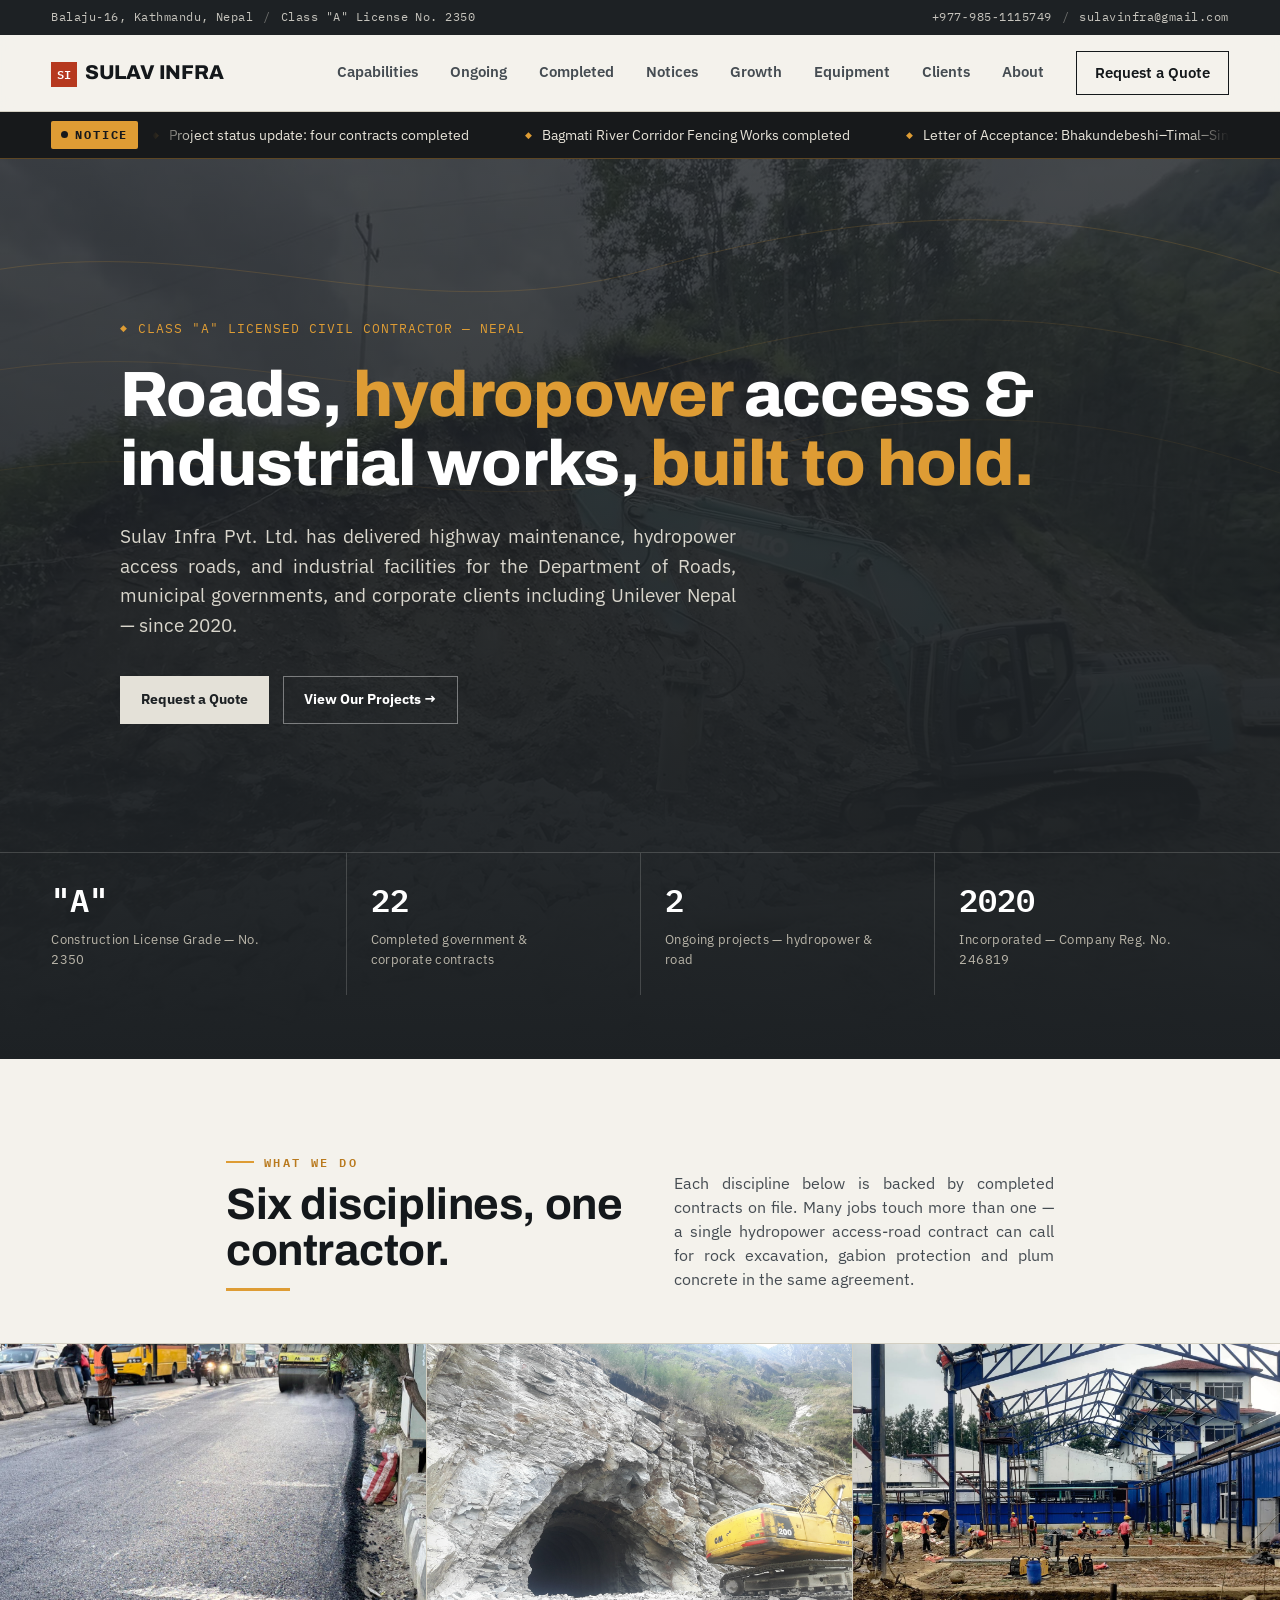
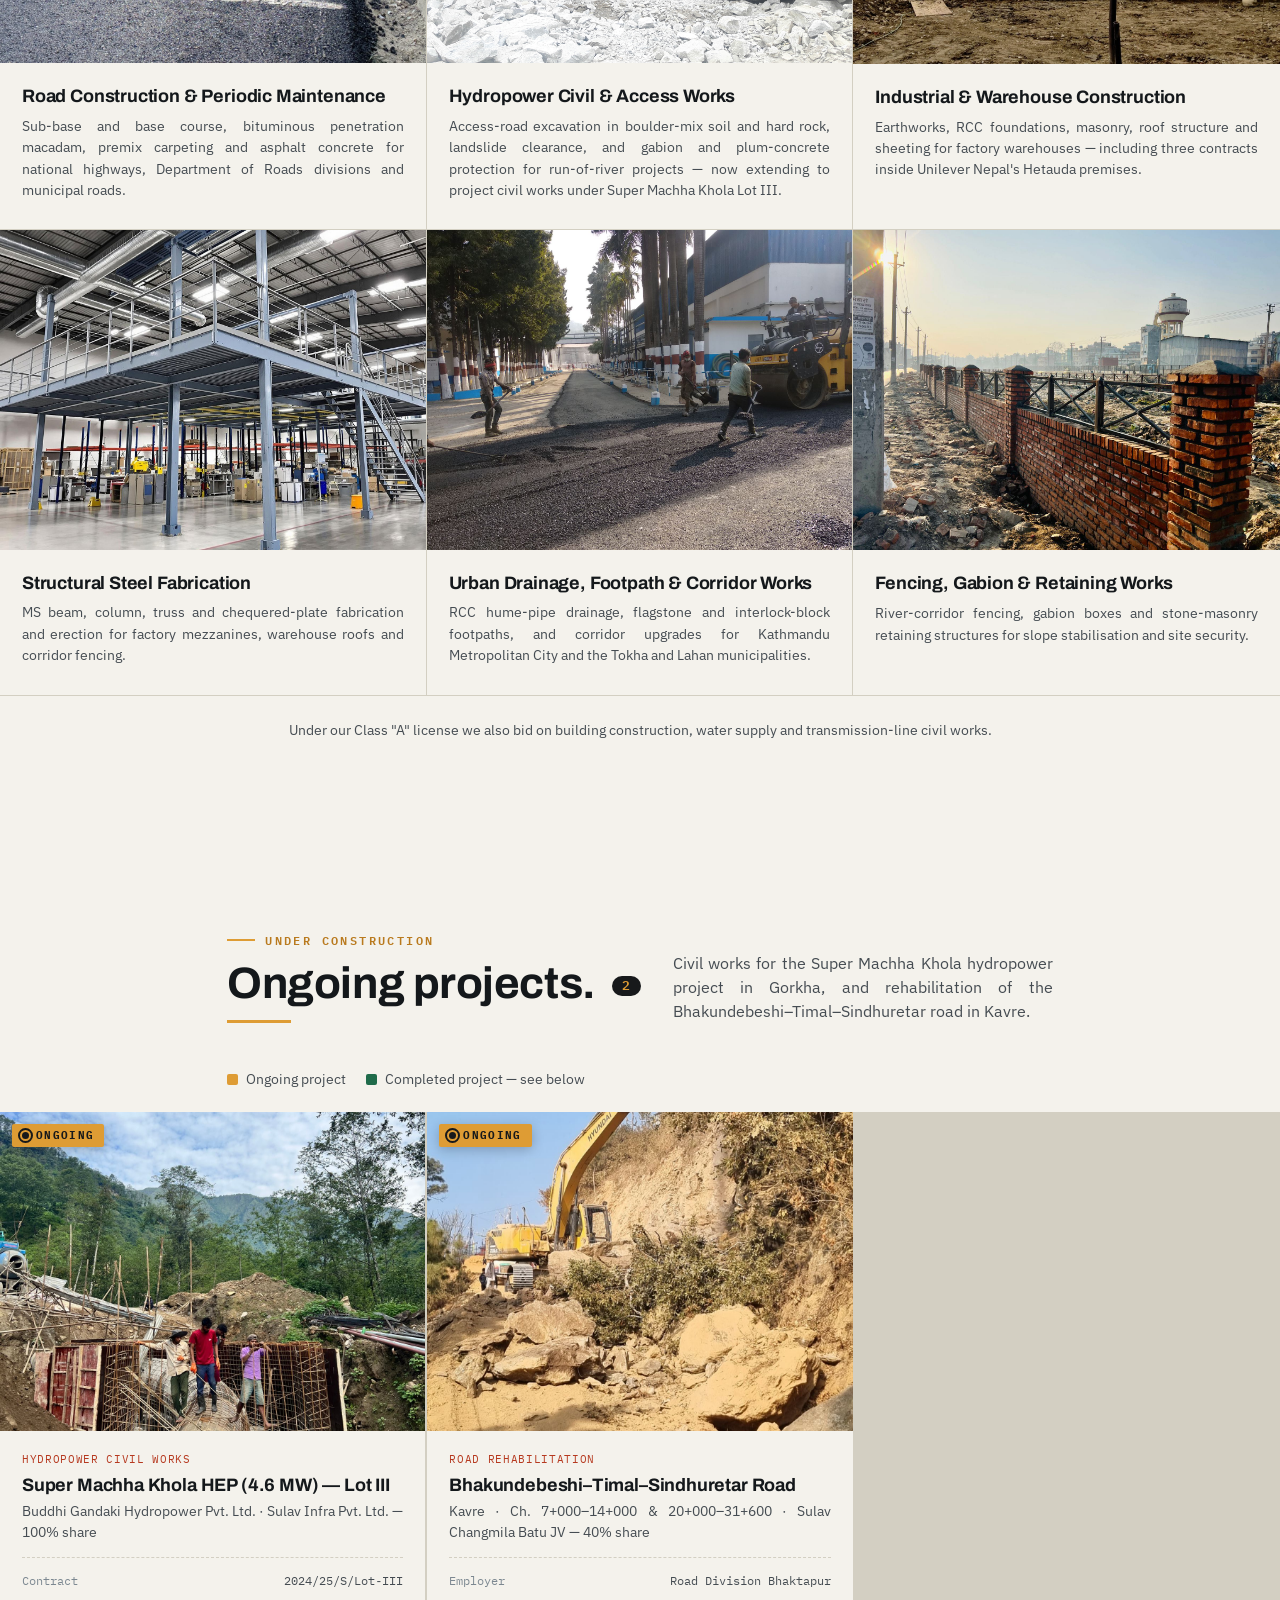
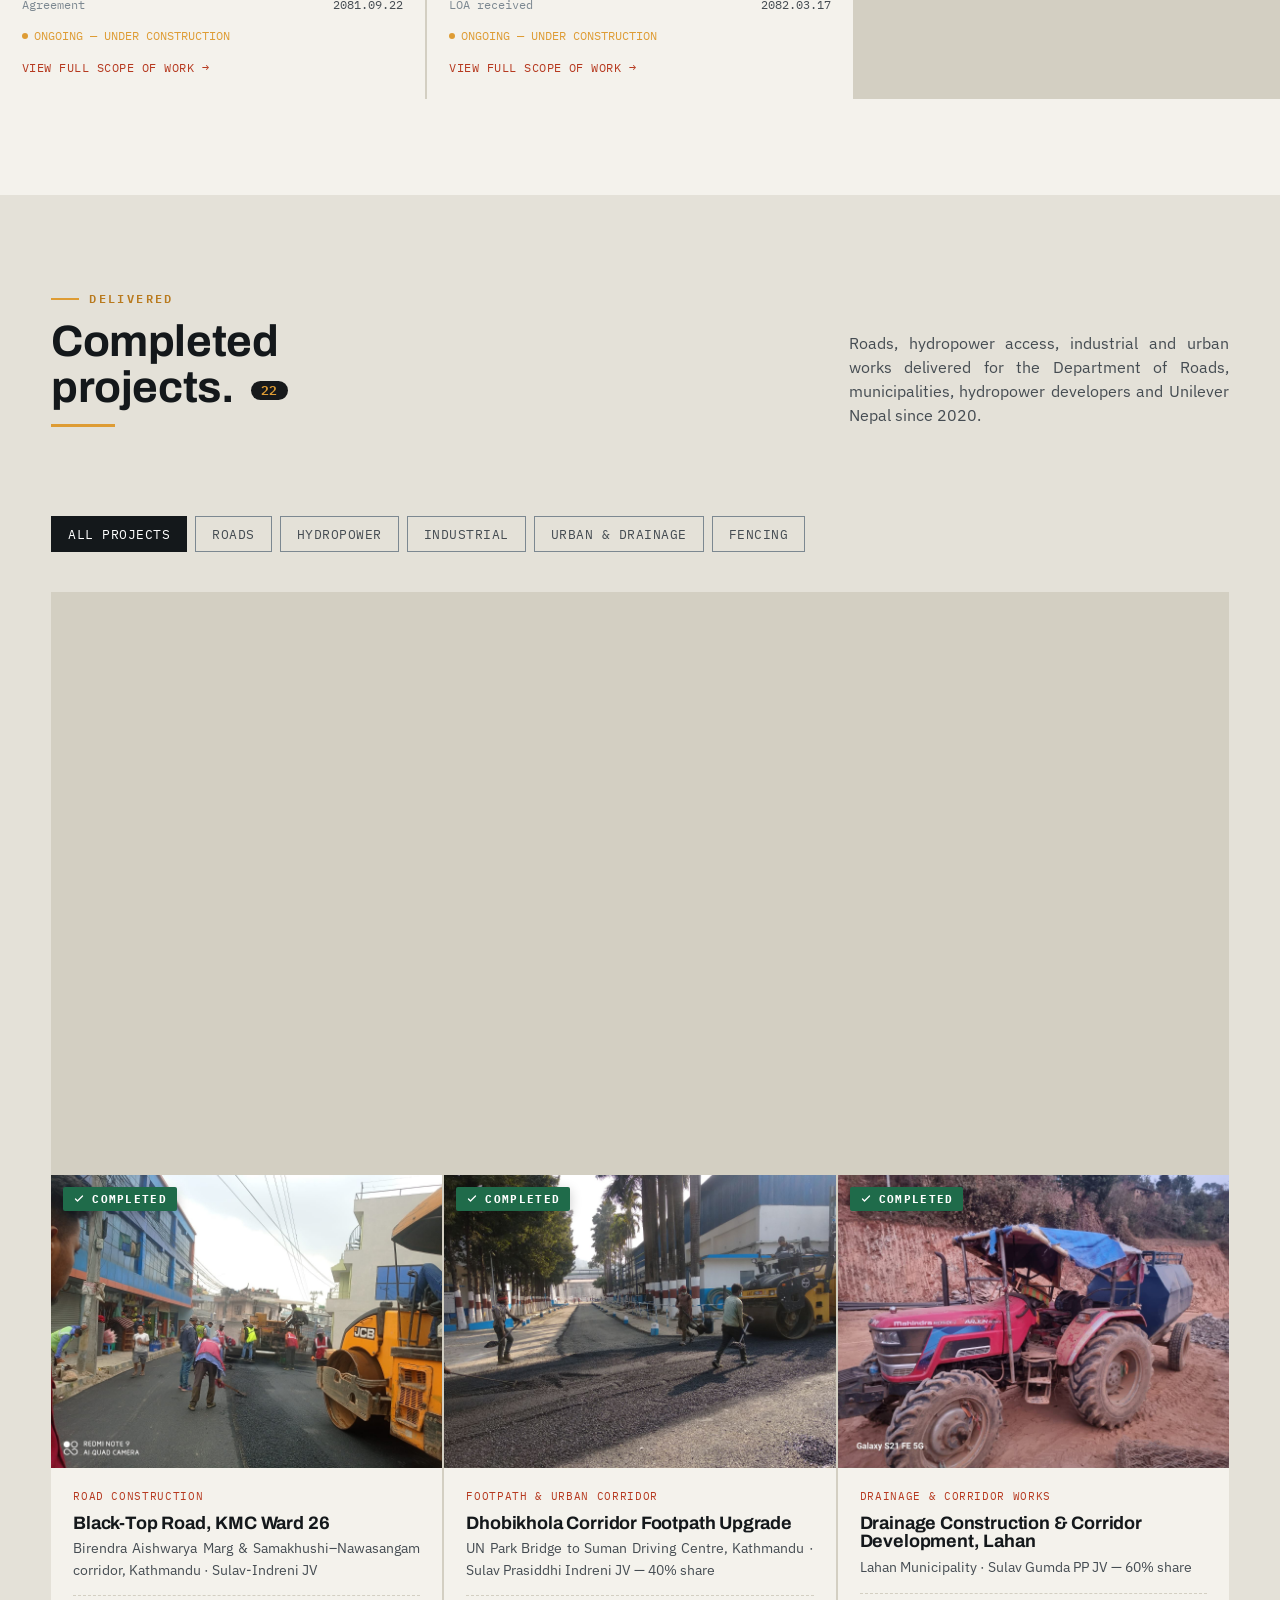
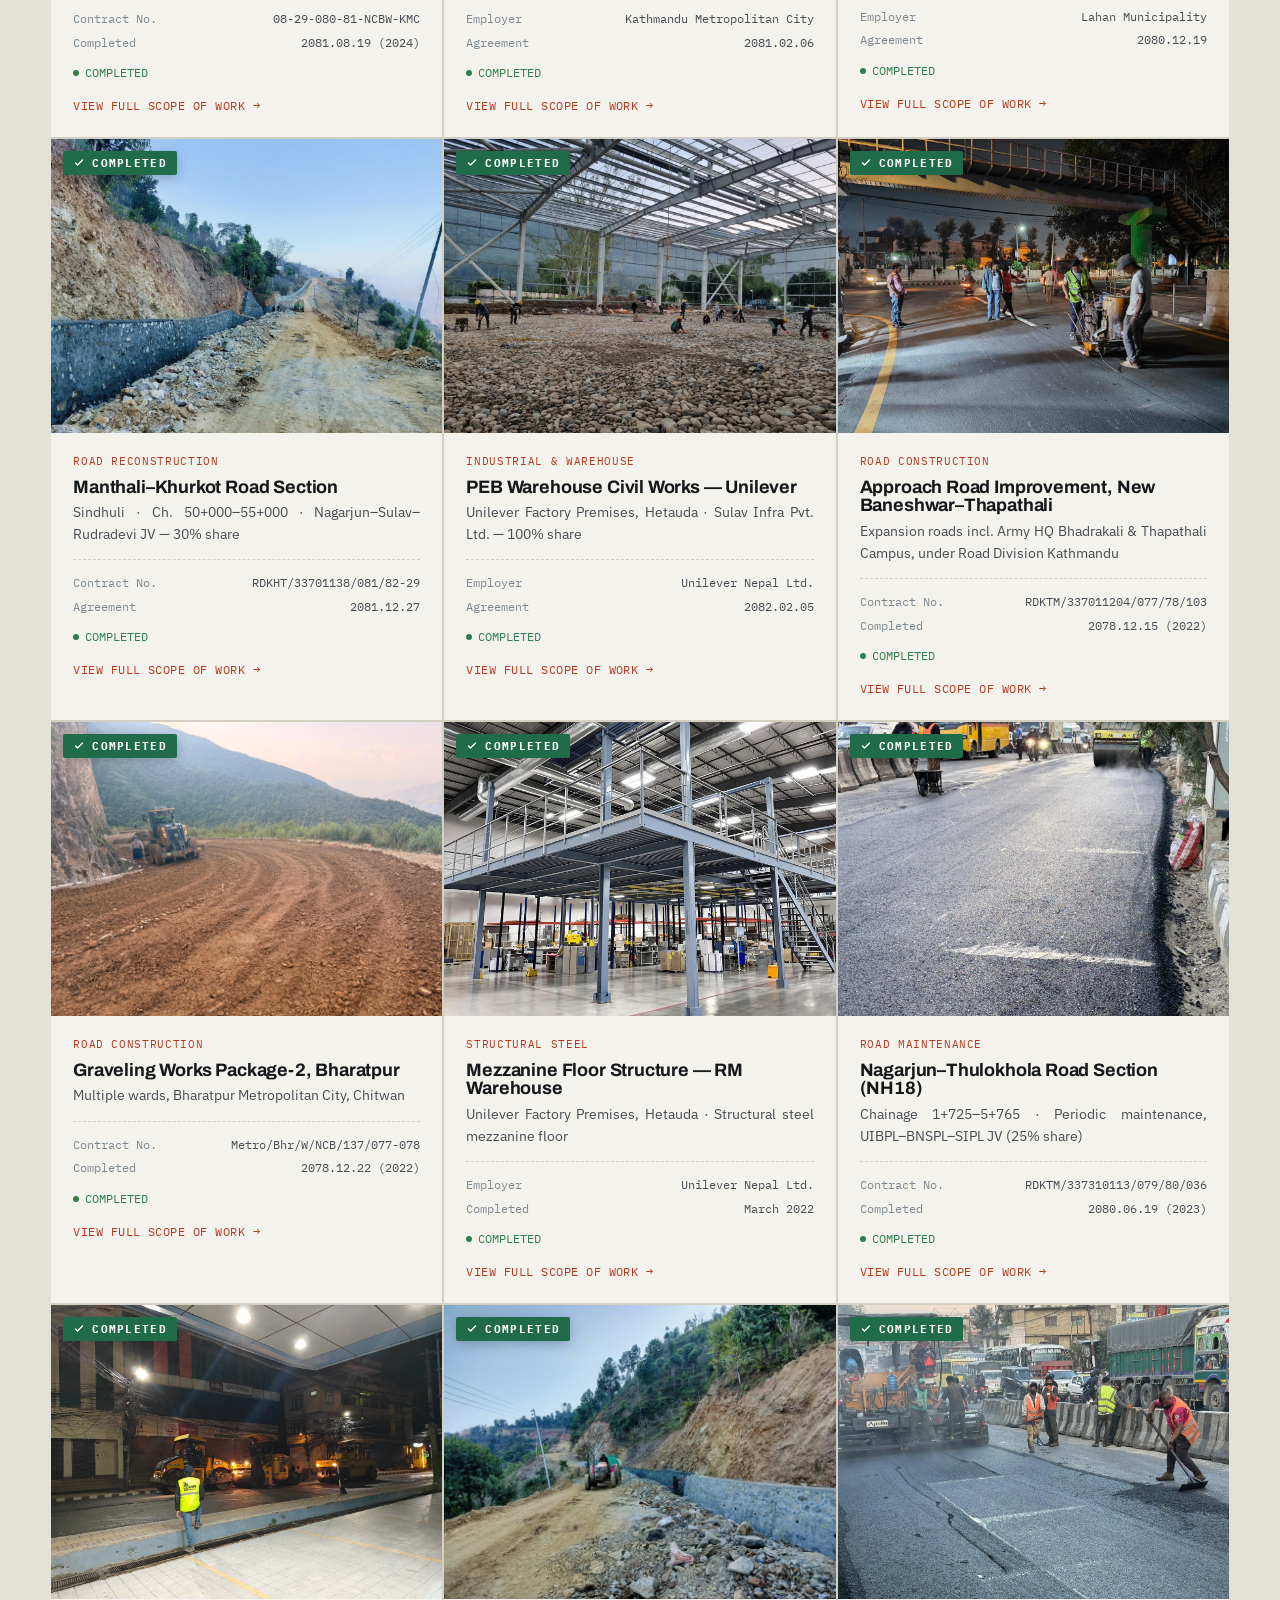
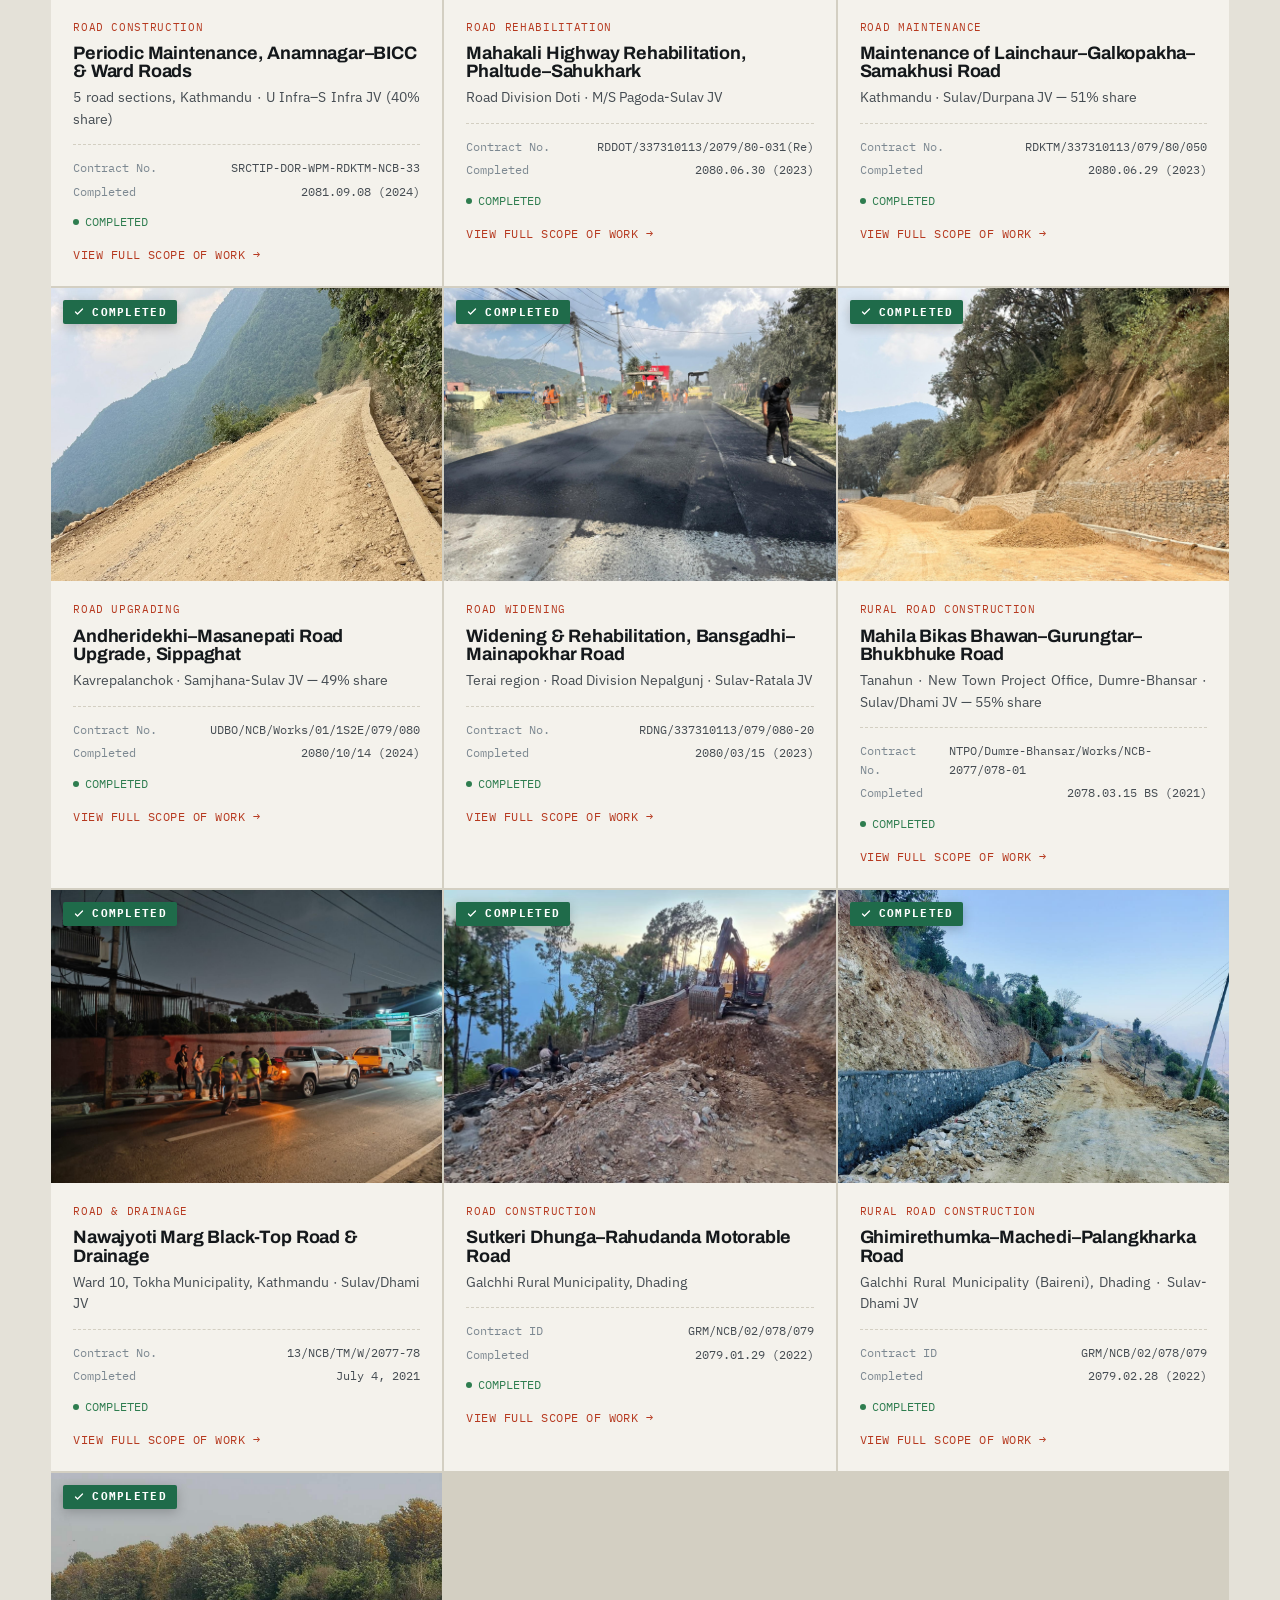
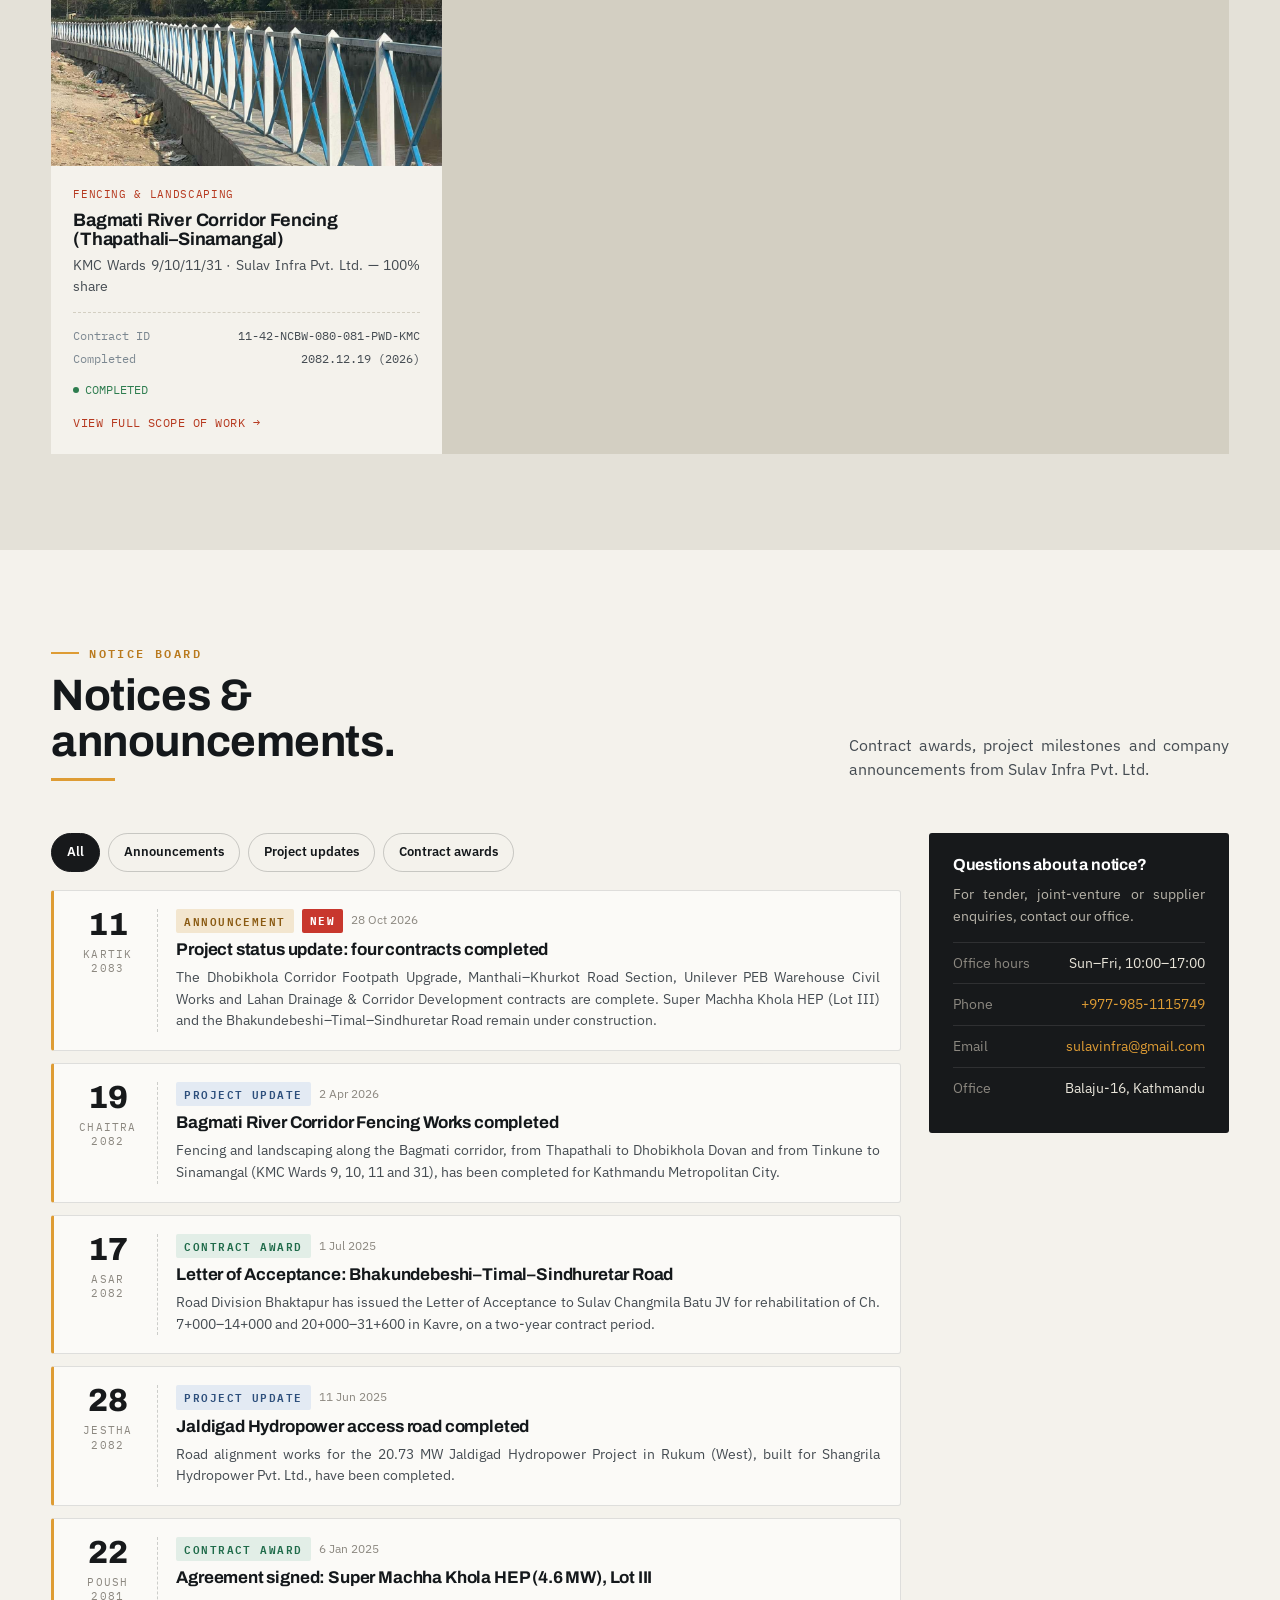
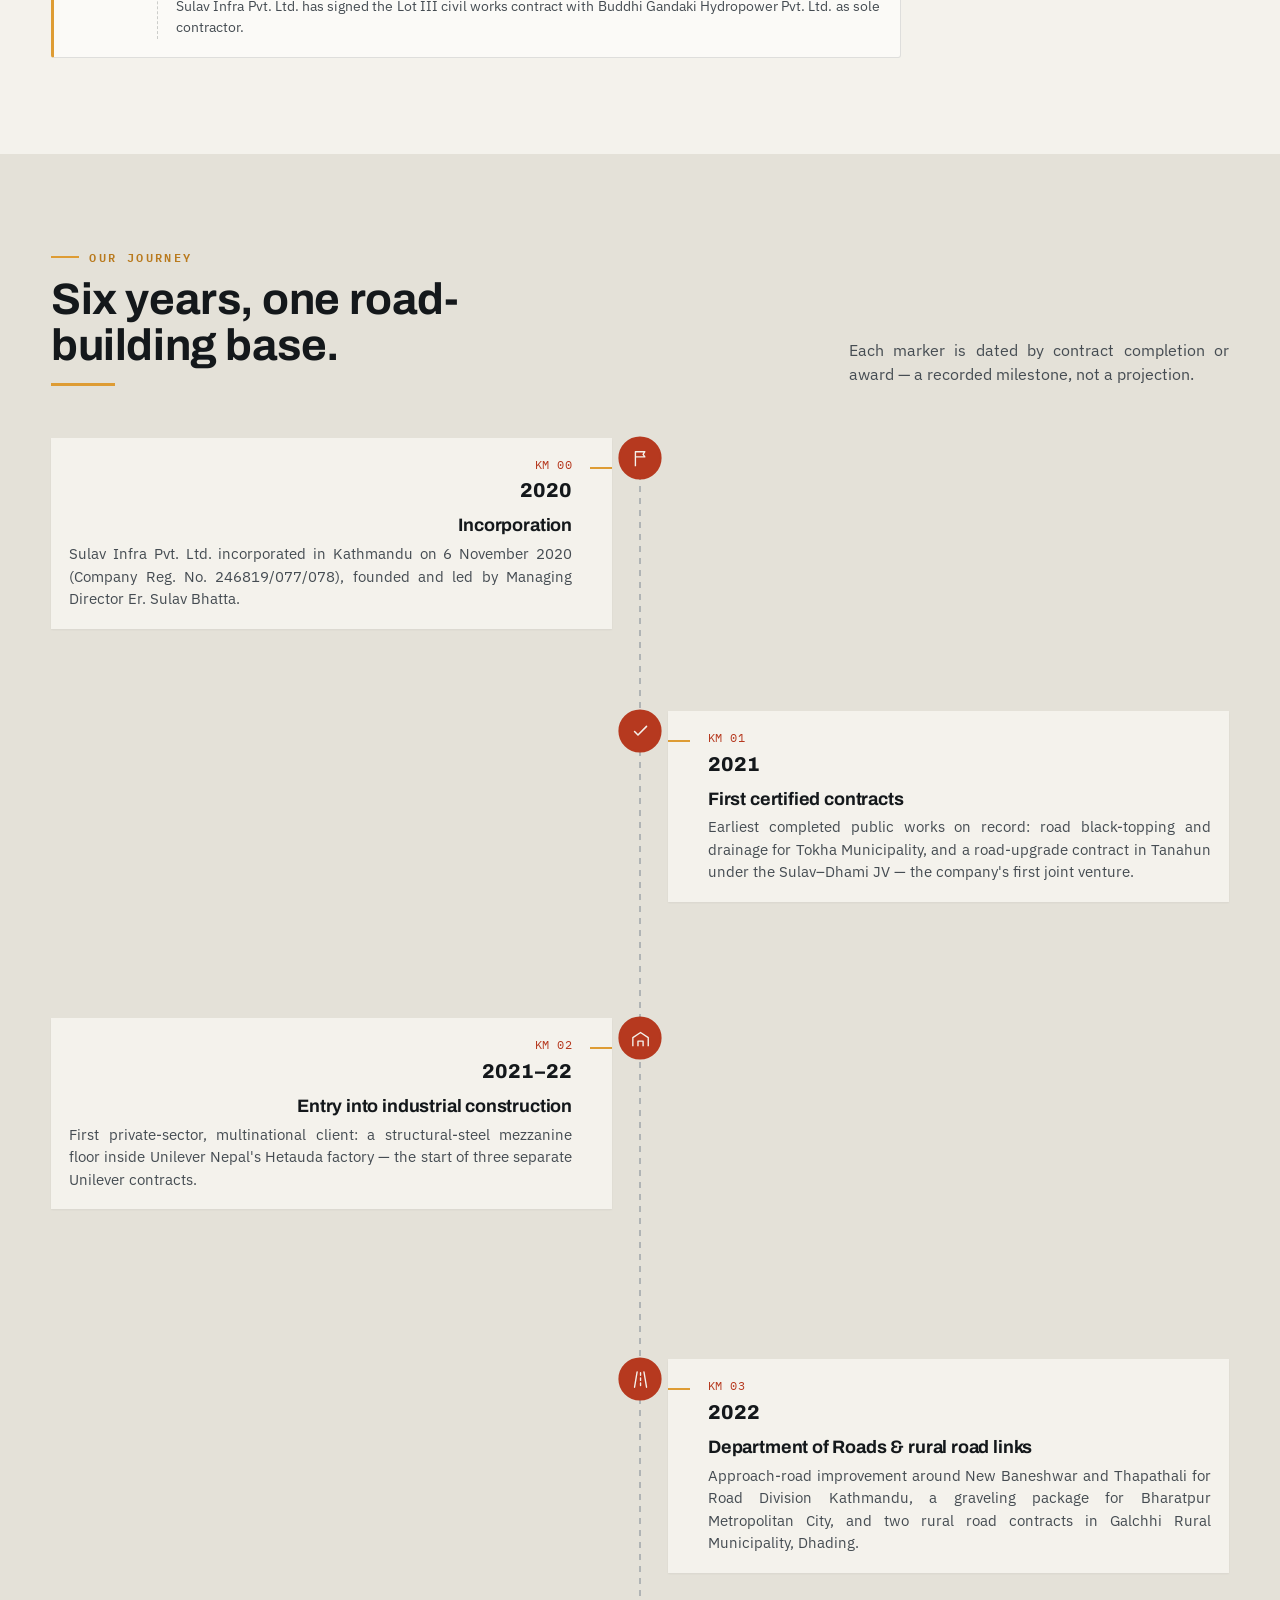
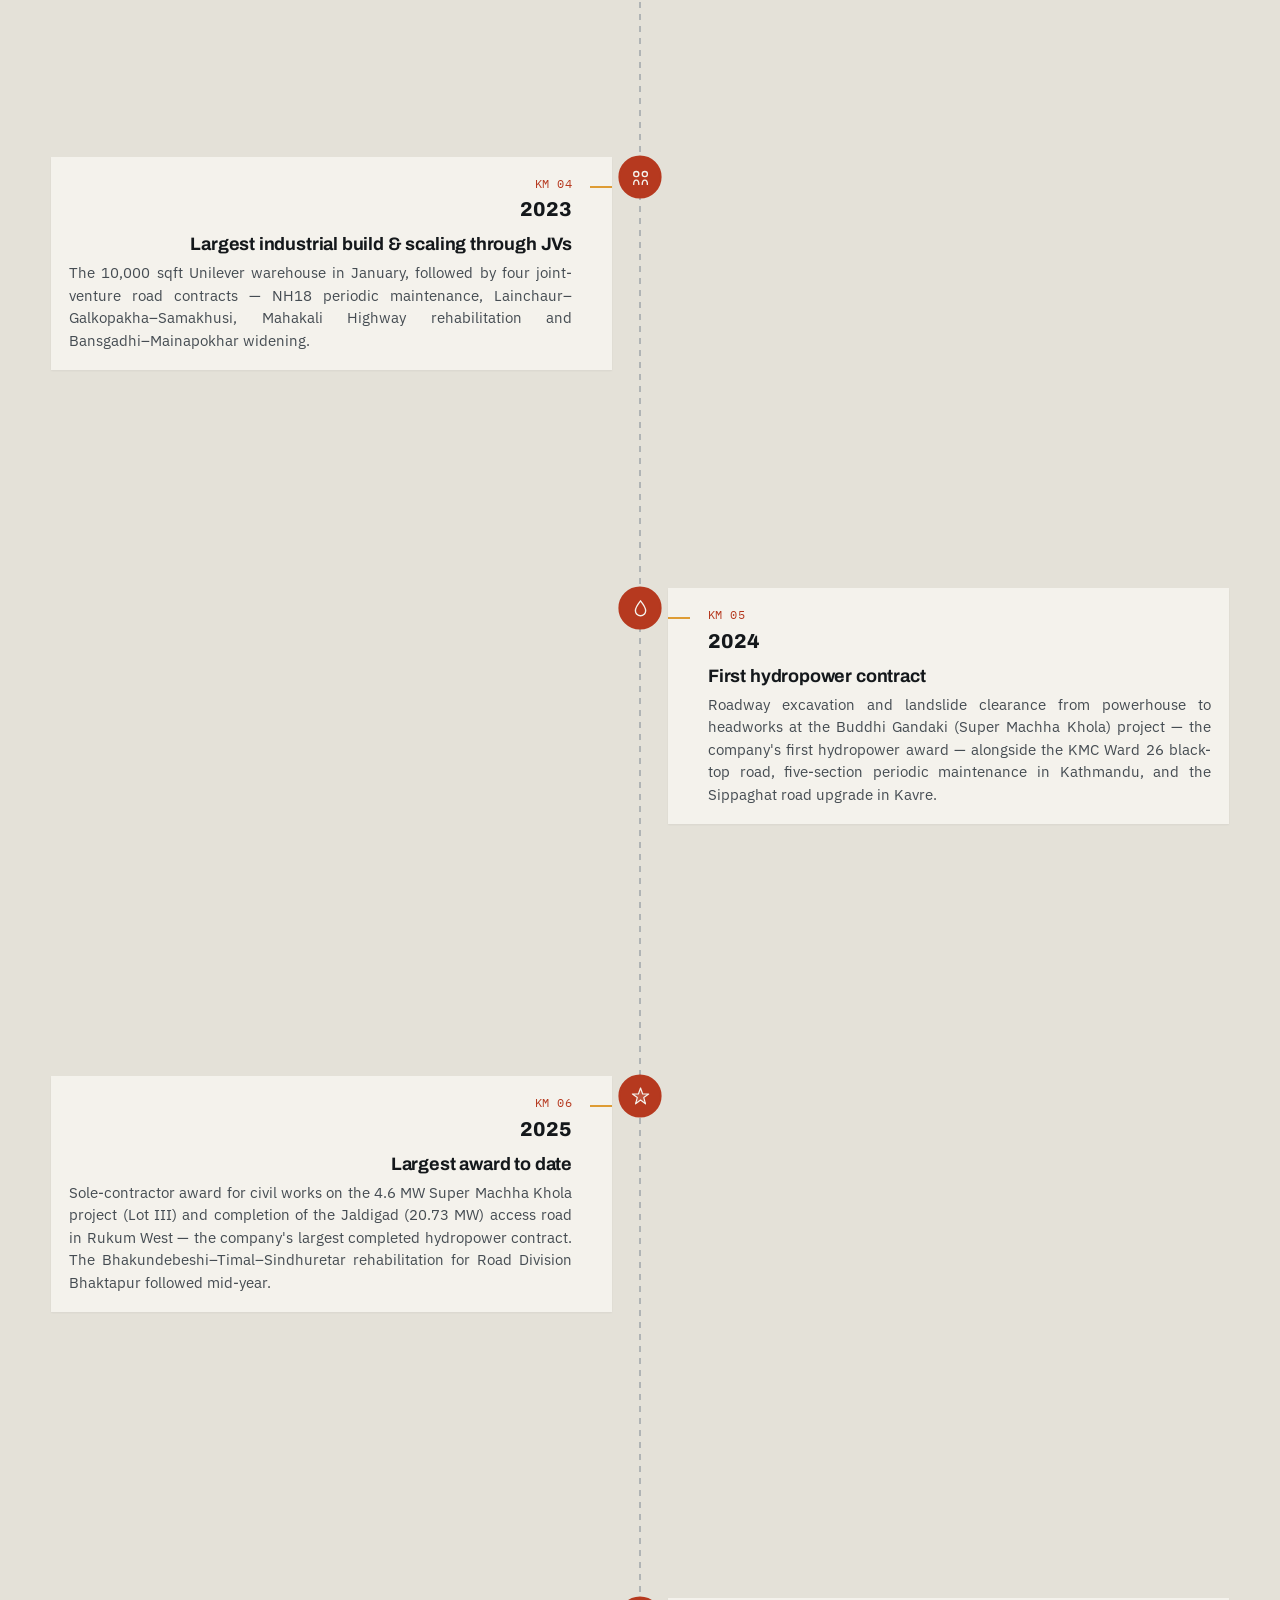
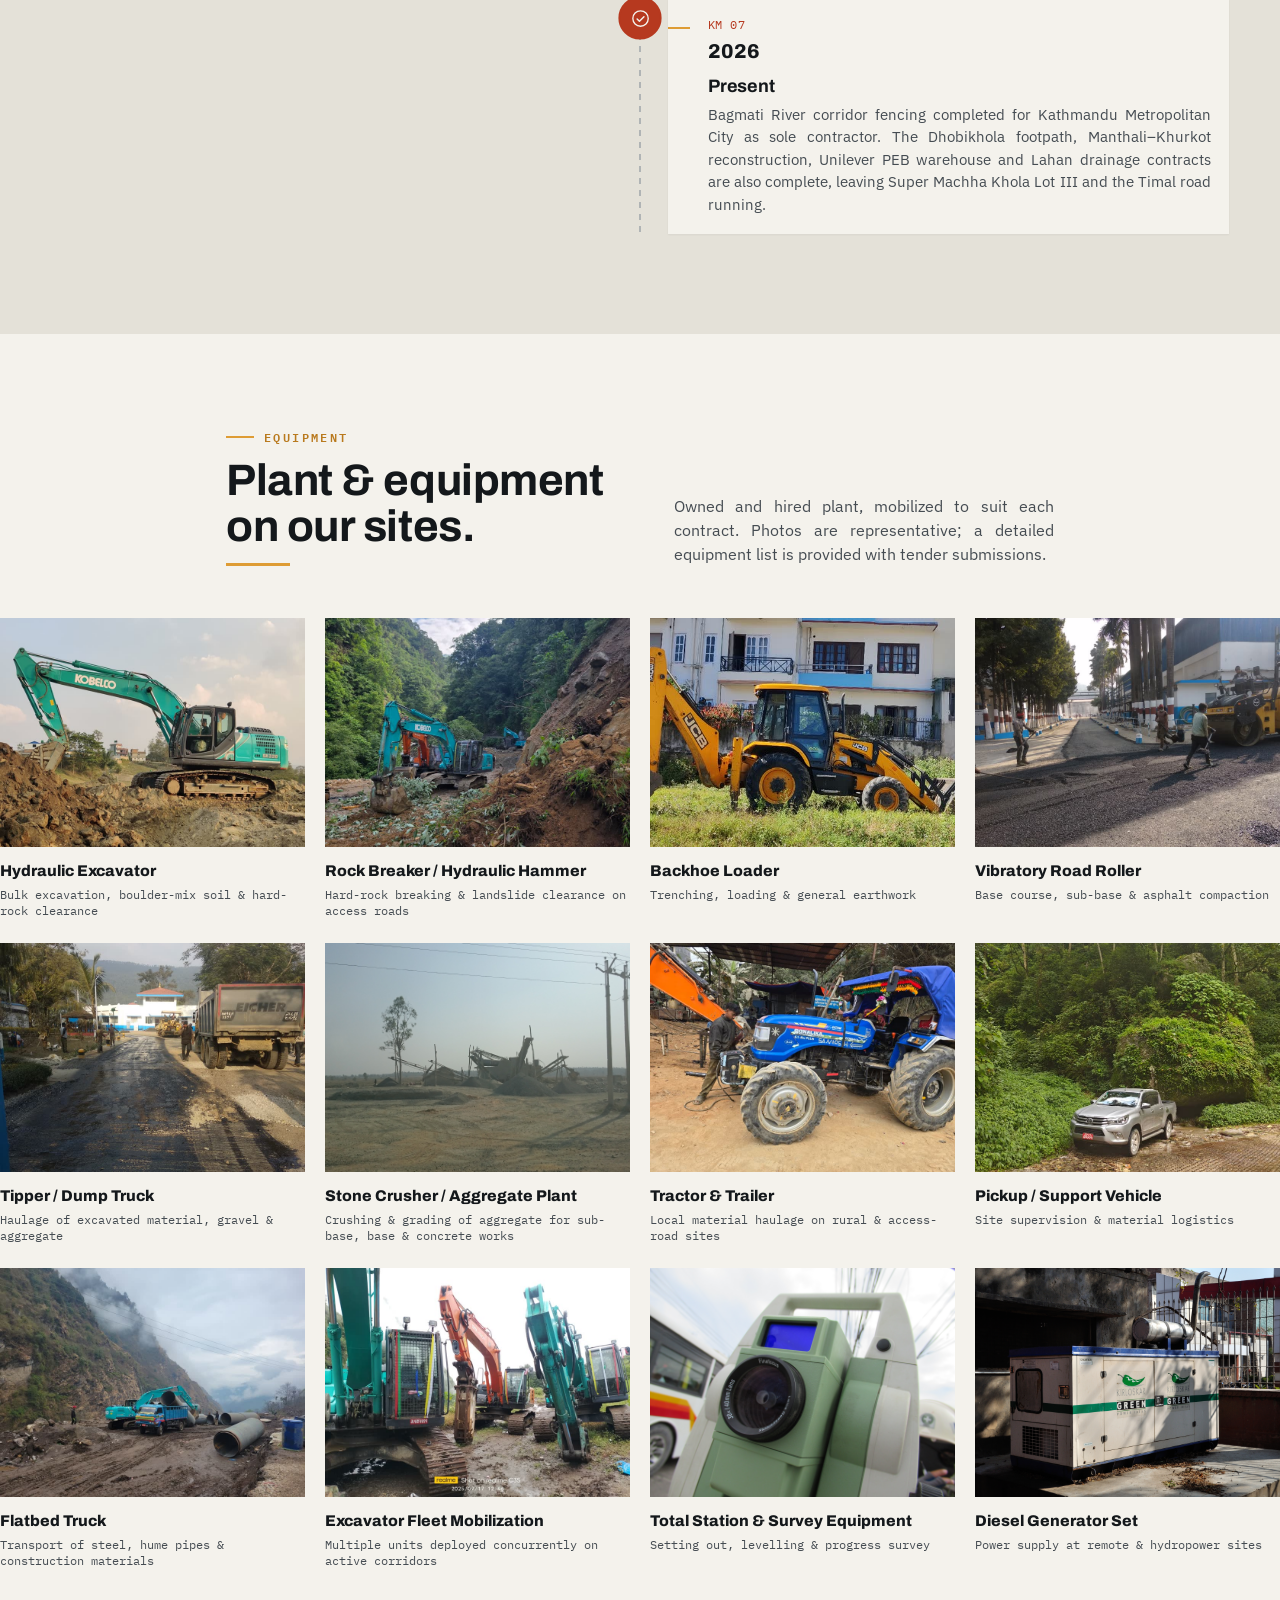
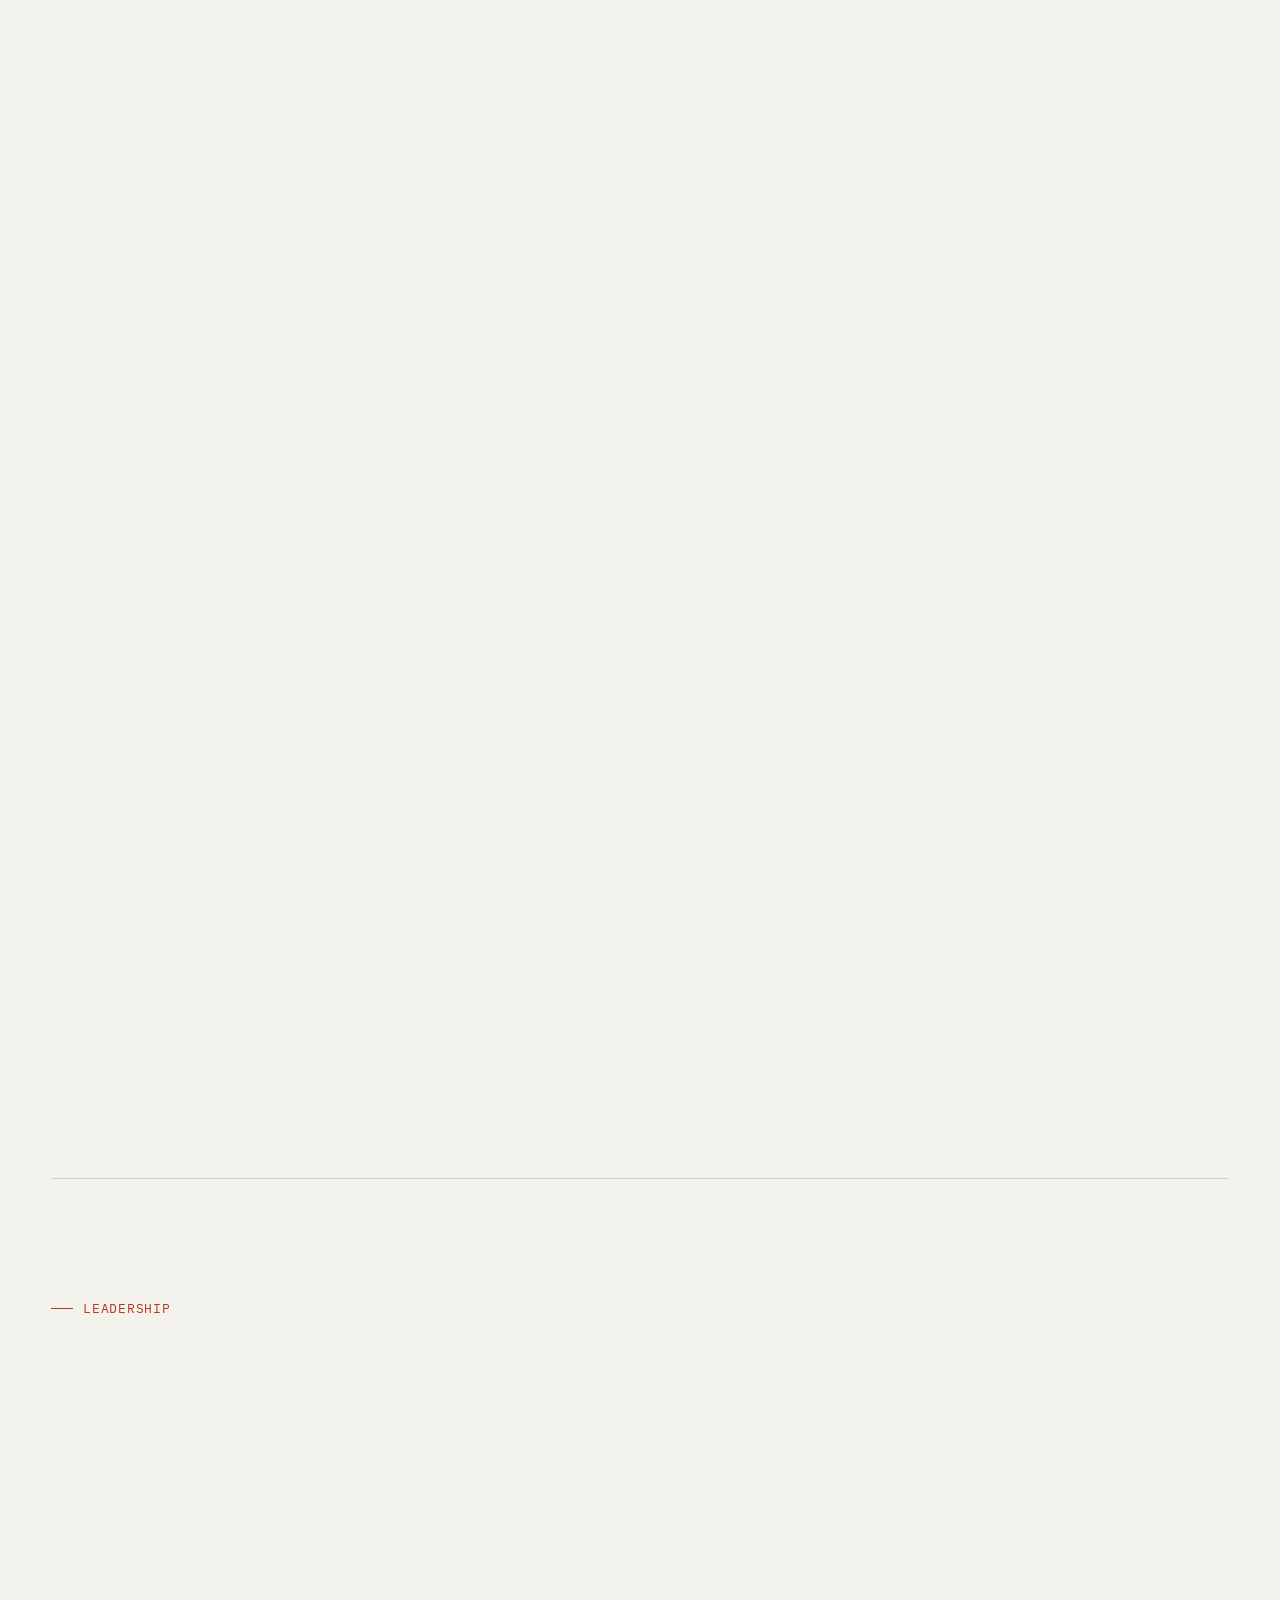
==== commit 7595602f: "update information updated" ====
--- a/index.html
+++ b/index.html
@@ -3,12 +3,142 @@
 <head>
 <meta charset="UTF-8">
 <meta name="viewport" content="width=device-width, initial-scale=1.0">
+<meta name="robots" content="index, follow, noarchive, noai, noimageai">
 <title>Sulav Infra Pvt. Ltd. — Class "A" Licensed Contractor, Kathmandu, Nepal</title>
 <meta name="description" content="Sulav Infra Pvt. Ltd. is a Class 'A' licensed civil contractor in Kathmandu, Nepal, delivering road construction and maintenance, hydropower civil and access works, industrial and warehouse construction, structural steel, and urban drainage and corridor works for the Department of Roads, municipal governments, and corporate clients including Unilever Nepal &mdash; 22 completed contracts since 2020.">
 <link rel="preconnect" href="https://fonts.googleapis.com">
 <link href="https://fonts.googleapis.com/css2?family=Archivo:wght@700;800;900&family=IBM+Plex+Sans:wght@400;500;600;700&family=IBM+Plex+Mono:wght@400;500;600&display=swap" rel="stylesheet">
 <link rel="stylesheet" href="assets/css/styles.css">
 <noscript><style>.cap,.proj-card,.fleet-item,.pillar,.lead-card,.client-card,.tl-item{opacity:1 !important;transform:none !important;}</style></noscript>
+<style id="si-enhance">
+/* ===== Sulav Infra: notice board, project status tags, animations ===== */
+.si-progress{position:fixed;top:0;left:0;height:3px;width:100%;transform-origin:0 50%;transform:scaleX(0);background:#DE9C34;z-index:9999;pointer-events:none;}
+
+/* section kicker + count chip */
+.si-kicker{display:flex;align-items:center;gap:10px;font-family:var(--mono,'IBM Plex Mono',monospace);font-size:12px;font-weight:600;letter-spacing:.2em;text-transform:uppercase;color:#B97A1E;margin-bottom:12px;line-height:1.2;}
+.si-kicker::before{content:"";width:28px;height:2px;background:#DE9C34;flex:none;}
+.si-kicker.on-dark{color:#DE9C34;}
+.si-count{display:inline-block;margin-left:8px;font-family:var(--mono,'IBM Plex Mono',monospace);font-size:13px;font-weight:600;padding:3px 10px;border-radius:20px;background:#17191b;color:#DE9C34;vertical-align:middle;letter-spacing:.04em;}
+
+/* notice ticker */
+.si-ticker{background:#17191b;color:#E8E4D9;font-size:13.5px;border-bottom:1px solid rgba(222,156,52,.35);overflow:hidden;position:relative;z-index:5;}
+.si-ticker .wrap{display:flex;align-items:center;gap:14px;padding-top:9px;padding-bottom:9px;}
+.si-ticker-label{flex:none;font-family:var(--mono,'IBM Plex Mono',monospace);font-size:11.5px;font-weight:700;letter-spacing:.16em;text-transform:uppercase;background:#DE9C34;color:#17191b !important;padding:5px 10px;border-radius:2px;display:inline-flex;align-items:center;gap:7px;text-decoration:none;}
+.si-ticker-label i{width:7px;height:7px;border-radius:50%;background:#17191b;animation:si-blink 1.2s infinite;}
+.si-ticker-track{flex:1;min-width:0;overflow:hidden;-webkit-mask-image:linear-gradient(90deg,transparent,#000 4%,#000 96%,transparent);mask-image:linear-gradient(90deg,transparent,#000 4%,#000 96%,transparent);}
+.si-ticker-move{display:inline-flex;white-space:nowrap;animation:si-marquee var(--dur,45s) linear infinite;will-change:transform;}
+.si-ticker-move a{color:#E8E4D9;text-decoration:none;padding-right:56px;}
+.si-ticker-move a::before{content:"\25C6";color:#DE9C34;font-size:9px;margin-right:10px;vertical-align:2px;}
+.si-ticker-move a:hover{color:#DE9C34;}
+.si-ticker:hover .si-ticker-move{animation-play-state:paused;}
+
+/* status tags on project cards */
+.proj-media{position:relative;overflow:hidden;}
+.si-tag{position:absolute;top:12px;left:12px;z-index:2;display:inline-flex;align-items:center;gap:7px;font-family:var(--mono,'IBM Plex Mono',monospace);font-size:11px;font-weight:700;letter-spacing:.12em;text-transform:uppercase;padding:6px 10px;border-radius:2px;box-shadow:0 3px 12px rgba(0,0,0,.22);line-height:1;}
+.si-tag svg{width:12px;height:12px;}
+.si-tag--done{background:#1F6B4A;color:#fff;}
+.si-tag--live{background:#DE9C34;color:#17191b;}
+.si-tag--live i{width:7px;height:7px;border-radius:50%;background:#17191b;position:relative;}
+.si-tag--live i::after{content:"";position:absolute;inset:-4px;border-radius:50%;border:2px solid #17191b;animation:si-ping 1.6s ease-out infinite;}
+.si-legend{display:flex;flex-wrap:wrap;gap:20px;margin:-6px 0 22px;font-size:13.5px;color:var(--ink-soft,#5d5a53);}
+.si-legend span{display:inline-flex;align-items:center;gap:8px;}
+.si-legend i{width:11px;height:11px;border-radius:2px;display:inline-block;}
+.si-legend .d{background:#1F6B4A;}
+.si-legend .l{background:#DE9C34;}
+
+/* hover */
+.proj-media img,.cap-media img,.fleet-media img{transition:transform .8s cubic-bezier(.2,.7,.2,1);}
+.cap-media,.fleet-media{overflow:hidden;}
+.proj-card:hover .proj-media img,.cap:hover .cap-media img,.fleet-item:hover .fleet-media img{transform:scale(1.07);}
+.proj-card{transition:box-shadow .35s ease;}
+.proj-card:hover{box-shadow:0 16px 36px rgba(23,25,27,.16);}
+
+/* heading underline + reveal (classes are added by script, so content shows without JS) */
+.si-head-line h2::after{content:"";display:block;height:3px;width:0;background:#DE9C34;margin-top:14px;transition:width 1s cubic-bezier(.2,.7,.2,1) .2s;}
+.si-head-line.si-in h2::after{width:64px;}
+.si-reveal{opacity:0;transform:translateY(26px);transition:opacity .8s cubic-bezier(.2,.7,.2,1),transform .8s cubic-bezier(.2,.7,.2,1);}
+.si-reveal.si-in{opacity:1;transform:none;}
+
+/* notice board */
+.nb-grid{display:grid;grid-template-columns:minmax(0,1fr) 300px;gap:28px;align-items:start;}
+.nb-filters{display:flex;flex-wrap:wrap;gap:8px;margin-bottom:18px;}
+.nb-filter{font:inherit;font-size:13px;font-weight:600;padding:8px 15px;border:1px solid rgba(23,25,27,.2);background:transparent;border-radius:30px;cursor:pointer;color:inherit;transition:background .25s,color .25s,border-color .25s;}
+.nb-filter:hover{border-color:#17191b;}
+.nb-filter.active{background:#17191b;color:#fff;border-color:#17191b;}
+.nb-list{display:flex;flex-direction:column;gap:12px;}
+.nb-item{display:grid;grid-template-columns:84px minmax(0,1fr);gap:18px;padding:18px 20px;border:1px solid rgba(23,25,27,.12);border-left:3px solid #DE9C34;background:#FBFAF7;border-radius:3px;transition:box-shadow .3s ease,border-color .3s ease,opacity .8s cubic-bezier(.2,.7,.2,1),transform .8s cubic-bezier(.2,.7,.2,1);}
+.nb-item:hover{box-shadow:0 12px 28px rgba(23,25,27,.10);border-left-color:#17191b;}
+.nb-item[hidden]{display:none;}
+.nb-date{text-align:center;border-right:1px dashed rgba(23,25,27,.2);padding-right:16px;}
+.nb-date .d{font-family:var(--display,'Archivo',sans-serif);font-weight:800;font-size:32px;line-height:1;color:#17191b;}
+.nb-date .m{font-family:var(--mono,'IBM Plex Mono',monospace);font-size:11px;letter-spacing:.1em;text-transform:uppercase;color:#8C8880;margin-top:6px;line-height:1.3;}
+.nb-body{min-width:0;}
+.nb-meta{display:flex;flex-wrap:wrap;align-items:center;gap:8px;margin-bottom:6px;}
+.nb-cat{font-family:var(--mono,'IBM Plex Mono',monospace);font-size:10.5px;font-weight:600;letter-spacing:.14em;text-transform:uppercase;padding:4px 8px;border-radius:2px;}
+.nb-cat.c-ann{background:#F3E6CF;color:#8A5A12;}
+.nb-cat.c-update{background:#E3EAF3;color:#2D4F7C;}
+.nb-cat.c-award{background:#E2EEE7;color:#1F6B4A;}
+.nb-new{font-family:var(--mono,'IBM Plex Mono',monospace);font-size:10.5px;font-weight:700;letter-spacing:.14em;padding:4px 8px;border-radius:2px;background:#C8372D;color:#fff;animation:si-blink 1.4s infinite;}
+.nb-ad{font-size:12px;color:#8C8880;}
+.nb-item h3{font-size:17px;line-height:1.3;margin:2px 0 6px;}
+.nb-item p{font-size:14px;color:var(--ink-soft,#5d5a53);line-height:1.55;margin:0;}
+.nb-side{background:#17191b;color:#E8E4D9;border-radius:3px;padding:24px;position:sticky;top:96px;}
+.nb-side h4{color:#fff;font-size:16px;margin:0 0 10px;}
+.nb-side p{color:#B8B4A9;font-size:14px;line-height:1.55;margin:0 0 14px;}
+.nb-side a{color:#DE9C34;text-decoration:none;}
+.nb-side .row{display:flex;justify-content:space-between;gap:12px;border-top:1px solid rgba(255,255,255,.1);padding:10px 0;font-size:13.5px;}
+.nb-side .row span:first-child{color:#8C8880;flex:none;}
+.nb-side .row span:last-child{text-align:right;}
+
+/* call to action band */
+.si-cta{background:#17191b;color:#F4F1EA;position:relative;overflow:hidden;padding:76px 0;}
+.si-cta svg{position:absolute;inset:0;width:100%;height:100%;opacity:.5;pointer-events:none;}
+.si-cta-inner{position:relative;z-index:1;display:flex;flex-wrap:wrap;align-items:center;justify-content:space-between;gap:28px;}
+.si-cta h2{color:#fff;font-size:clamp(26px,3.4vw,38px);line-height:1.1;max-width:22ch;margin:0 0 10px;}
+.si-cta p{color:#B8B4A9;margin:0;max-width:52ch;}
+.si-cta-btns{display:flex;flex-wrap:wrap;gap:12px;}
+
+@media (max-width:900px){
+  .nb-grid{grid-template-columns:1fr;}
+  .nb-side{position:static;}
+}
+@media (max-width:560px){
+  .nb-item{grid-template-columns:1fr;gap:8px;padding:16px;}
+  .nb-date{text-align:left;border-right:none;padding-right:0;display:flex;align-items:baseline;gap:8px;}
+  .nb-date .d{font-size:24px;}
+  .nb-date .m{margin-top:0;}
+  .si-ticker{font-size:12.5px;}
+  .si-cta{padding:56px 0;}
+}
+
+/* entrance + drawing animations */
+@media (prefers-reduced-motion:no-preference){
+  .hero-inner > *{animation:si-rise .9s cubic-bezier(.2,.7,.2,1) both;}
+  .hero-inner > *:nth-child(2){animation-delay:.12s;}
+  .hero-inner > *:nth-child(3){animation-delay:.24s;}
+  .hero-inner > *:nth-child(4){animation-delay:.36s;}
+  .statrail .statitem{animation:si-rise .8s cubic-bezier(.2,.7,.2,1) both;}
+  .statrail .statitem:nth-child(1){animation-delay:.45s;}
+  .statrail .statitem:nth-child(2){animation-delay:.55s;}
+  .statrail .statitem:nth-child(3){animation-delay:.65s;}
+  .statrail .statitem:nth-child(4){animation-delay:.75s;}
+  .hero .contour path{stroke-dasharray:2200;stroke-dashoffset:2200;animation:si-draw 3.2s ease .3s forwards;}
+  .si-cta svg path{stroke-dasharray:2200;stroke-dashoffset:2200;}
+  .si-cta.si-in svg path{animation:si-draw 3s ease forwards;}
+  .si-cta.si-in svg path:nth-child(2){animation-delay:.25s;}
+  .si-cta.si-in svg path:nth-child(3){animation-delay:.5s;}
+}
+@media (prefers-reduced-motion:reduce){
+  .si-reveal{opacity:1;transform:none;transition:none;}
+  .si-ticker-move,.nb-new,.si-ticker-label i,.si-tag--live i::after{animation:none;}
+}
+@keyframes si-rise{from{opacity:0;transform:translateY(30px)}to{opacity:1;transform:none}}
+@keyframes si-draw{to{stroke-dashoffset:0}}
+@keyframes si-marquee{from{transform:translateX(0)}to{transform:translateX(-50%)}}
+@keyframes si-blink{0%,100%{opacity:1}50%{opacity:.3}}
+@keyframes si-ping{from{transform:scale(.4);opacity:.9}to{transform:scale(1.7);opacity:0}}
+
+</style>
 </head>
 <body>
 
@@ -24,11 +154,11 @@
     <a href="#top" class="logo"><span class="mark">SI</span> SULAV INFRA</a>
     <nav class="navlinks">
       <a href="#capabilities">Capabilities</a>
-      <a href="#projects">Projects</a>
-      <a href="#ongoing">Job in Hand</a>
+      <a href="#ongoing">Ongoing</a>
+      <a href="#projects">Completed</a>
+      <a href="#notices">Notices</a>
       <a href="#growth">Growth</a>
-      <a href="#numbers">By the Numbers</a>
-      <a href="#fleet">Fleet</a>
+      <a href="#fleet">Equipment</a>
       <a href="#clients">Clients</a>
       <a href="#about">About</a>
       <a href="#contact" class="btn ghost" style="padding:10px 18px;">Request a Quote</a>
@@ -36,6 +166,13 @@
     <button class="navToggle" aria-label="Menu" id="navToggle">&#9776;</button>
   </div>
 </header>
+
+<div class="si-ticker" role="region" aria-label="Latest notices">
+  <div class="wrap">
+    <a href="#notices" class="si-ticker-label"><i></i>Notice</a>
+    <div class="si-ticker-track"><div class="si-ticker-move"><a href="#notices">Project status update: four contracts completed</a><a href="#notices">Bagmati River Corridor Fencing Works completed</a><a href="#notices">Letter of Acceptance: Bhakundebeshi&ndash;Timal&ndash;Sindhuretar Road</a><a href="#notices">Jaldigad Hydropower access road completed</a><a href="#notices">Agreement signed: Super Machha Khola HEP (4.6 MW), Lot III</a><a href="#notices">Project status update: four contracts completed</a><a href="#notices">Bagmati River Corridor Fencing Works completed</a><a href="#notices">Letter of Acceptance: Bhakundebeshi&ndash;Timal&ndash;Sindhuretar Road</a><a href="#notices">Jaldigad Hydropower access road completed</a><a href="#notices">Agreement signed: Super Machha Khola HEP (4.6 MW), Lot III</a></div></div>
+  </div>
+</div>
 
 <main id="top">
 
@@ -60,14 +197,14 @@
       <p class="hero-sub">Sulav Infra Pvt. Ltd. has delivered highway maintenance, hydropower access roads, and industrial facilities for the Department of Roads, municipal governments, and corporate clients including Unilever Nepal &mdash; since 2020.</p>
       <div class="hero-cta">
         <a href="#contact" class="btn on-dark">Request a Quote</a>
-        <a href="#projects" class="btn" style="background:transparent;border-color:rgba(255,255,255,0.4);color:#fff;">View Completed Projects &rarr;</a>
+        <a href="#ongoing" class="btn" style="background:transparent;border-color:rgba(255,255,255,0.4);color:#fff;">View Our Projects &rarr;</a>
       </div>
     </div>
     <div class="statrail">
       <div class="wrap statgrid">
         <div class="statitem"><div class="num" data-final="&quot;A&quot;">&quot;A&quot;</div><div class="lbl">Construction License Grade &mdash; No. 2350</div></div>
         <div class="statitem"><div class="num" data-count="22">22</div><div class="lbl">Completed government &amp; corporate contracts</div></div>
-        <div class="statitem"><div class="num" data-count="6">6</div><div class="lbl">Sectors served &mdash; roads to hydropower to industrial</div></div>
+        <div class="statitem"><div class="num" data-count="2">2</div><div class="lbl">Ongoing projects &mdash; hydropower &amp; road</div></div>
         <div class="statitem"><div class="num" data-count="2020">2020</div><div class="lbl">Incorporated &mdash; Company Reg. No. 246819</div></div>
       </div>
     </div>
@@ -77,7 +214,7 @@
   <section id="capabilities">
     <div class="wrap">
       <div class="section-head">
-        <h2>Six disciplines, one contractor.</h2>
+        <h2><span class="si-kicker">What we do</span>Six disciplines, one contractor.</h2>
         <p class="desc">Each discipline below is backed by completed contracts on file. Many jobs touch more than one &mdash; a single hydropower access-road contract can call for rock excavation, gabion protection and plum concrete in the same agreement.</p>
       </div>
     </div>
@@ -108,7 +245,7 @@
           <div class="cap-media"><img loading="lazy" src="assets/img/industrial/industrial-6.jpg" alt="Industrial steel structure fabrication and erection works"></div>
           <div class="cap-body">
             <h3>Structural Steel Fabrication</h3>
-            <p>MS beam, column, truss and chequered-plate fabrication and erection &mdash; 108 tonnes on a single mezzanine-floor contract.</p>
+            <p>MS beam, column, truss and chequered-plate fabrication and erection for factory mezzanines, warehouse roofs and corridor fencing.</p>
           </div>
         </div>
         <div class="cap">
@@ -132,13 +269,61 @@
     </div>
   </section>
 
+  <!-- ================= ONGOING PROJECTS ================= -->
+  <section id="ongoing">
+    <div class="wrap">
+      <div class="section-head">
+        <h2><span class="si-kicker">Under construction</span>Ongoing projects. <span class="si-count">2</span></h2>
+        <p class="desc">Civil works for the Super Machha Khola hydropower project in Gorkha, and rehabilitation of the Bhakundebeshi&ndash;Timal&ndash;Sindhuretar road in Kavre.</p>
+      </div>
+      <div class="si-legend"><span><i class="l"></i>Ongoing project</span><span><i class="d"></i>Completed project &mdash; see below</span></div>
+    </div>
+    <div class="wrap" style="padding:0;">
+      <div class="proj-grid">
+
+        <article class="proj-card" data-detail="d-smkhpp-lot3" tabindex="0" role="button">
+          <div class="proj-media"><span class="si-tag si-tag--live"><i></i>Ongoing</span><img loading="lazy" src="assets/img/ongoing/ongoing-smkhpp.jpg" alt="Civil works under construction at Super Machha Khola Hydroelectric Project"></div>
+          <div class="proj-body">
+            <div class="proj-cat">Hydropower Civil Works</div>
+            <h3>Super Machha Khola HEP (4.6 MW) &mdash; Lot III</h3>
+            <p style="font-size:13.8px;color:var(--ink-soft);margin-top:6px;">Buddhi Gandaki Hydropower Pvt. Ltd. &middot; Sulav Infra Pvt. Ltd. &mdash; 100% share</p>
+            <div class="proj-meta">
+              <div class="row"><span>Contract</span><span>2024/25/S/Lot&#8209;III</span></div>
+              <div class="row"><span>Agreement</span><span>2081.09.22</span></div>
+            </div>
+            <div class="status running">Ongoing &mdash; under construction</div>
+            <button type="button" class="proj-more">View full scope of work &rarr;</button>
+          </div>
+        </article>
+
+        <article class="proj-card" data-detail="d-timal" tabindex="0" role="button">
+          <div class="proj-media"><span class="si-tag si-tag--live"><i></i>Ongoing</span><img loading="lazy" src="assets/img/ongoing/ongoing-temal.jpg" alt="Hillside road rehabilitation works at Bhakundebeshi-Timal-Sindhuretar section, Kavre"></div>
+          <div class="proj-body">
+            <div class="proj-cat">Road Rehabilitation</div>
+            <h3>Bhakundebeshi&ndash;Timal&ndash;Sindhuretar Road</h3>
+            <p style="font-size:13.8px;color:var(--ink-soft);margin-top:6px;">Kavre &middot; Ch. 7+000&ndash;14+000 &amp; 20+000&ndash;31+600 &middot; Sulav Changmila Batu JV &mdash; 40% share</p>
+            <div class="proj-meta">
+              <div class="row"><span>Employer</span><span>Road Division Bhaktapur</span></div>
+              <div class="row"><span>LOA received</span><span>2082.03.17</span></div>
+            </div>
+            <div class="status running">Ongoing &mdash; under construction</div>
+            <button type="button" class="proj-more">View full scope of work &rarr;</button>
+          </div>
+        </article>
+
+      </div>
+    </div>
+  </section>
+
   <!-- ================= PROJECTS ================= -->
   <section id="projects" style="background:var(--concrete);">
     <div class="wrap">
       <div class="section-head">
-        <h2>Selected completed works.</h2>
-        <p class="desc">Figures are taken from the signed completion certificate on file for each contract. For the four most recently completed contracts, the final bill and itemized quantities will be added once their certificates are issued.</p>
-      </div>
+        <h2><span class="si-kicker">Delivered</span>Completed projects. <span class="si-count">22</span></h2>
+        <p class="desc">Roads, hydropower access, industrial and urban works delivered for the Department of Roads, municipalities, hydropower developers and Unilever Nepal since 2020.</p>
+      </div>
+
+      <div class="si-legend"><span><i class="d"></i>Completed project</span><span><i class="l"></i>Ongoing project &mdash; see above</span></div>
 
       <div class="filters" role="tablist" aria-label="Filter projects by category">
         <button class="filter active" data-filter="all">All Projects</button>
@@ -152,78 +337,73 @@
       <div class="proj-grid" id="projGrid">
 
         <article class="proj-card" data-cat="hydropower" data-detail="d-jaldigad" tabindex="0" role="button">
-          <div class="proj-media"><img loading="lazy" src="assets/img/hydropower/hydropower-jaldigad.jpg" alt="Roadway excavation through river gorge, Jaldigad Hydropower access road"></div>
+          <div class="proj-media"><span class="si-tag si-tag--done"><svg viewBox="0 0 24 24" fill="none" aria-hidden="true"><path d="M5 12l4 4 10-10" stroke="currentColor" stroke-width="2.6" stroke-linecap="round" stroke-linejoin="round"/></svg>Completed</span><img loading="lazy" src="assets/img/hydropower/hydropower-jaldigad.jpg" alt="Roadway excavation through river gorge, Jaldigad Hydropower access road"></div>
           <div class="proj-body">
             <div class="proj-cat">Hydropower Construction</div>
             <h3>Jaldigad Hydropower Project (20.73 MW)</h3>
             <p style="font-size:13.8px;color:var(--ink-soft);margin-top:6px;">Rukum (West) &middot; Road alignment construction for Shangrila Hydropower Pvt. Ltd.</p>
             <div class="proj-meta">
               <div class="row"><span>Contract ID</span><span>SHP/JHP/2024/25/Road/I</span></div>
-              <div class="row"><span>Value of work</span><span>NPR 11,11,30,112</span></div>
               <div class="row"><span>Completed</span><span>Jestha 2082 (2025)</span></div>
             </div>
-            <div class="status">Completed &amp; certified</div>
+            <div class="status">Completed</div>
             <button type="button" class="proj-more">View full scope of work &rarr;</button>
           </div>
         </article>
 
         <article class="proj-card" data-cat="hydropower" data-detail="d-smkbgh" tabindex="0" role="button">
-          <div class="proj-media"><img loading="lazy" src="assets/img/roads/roads-buddhigandaki-machine.jpg" alt="Excavator with hydraulic breaker clearing rock along the Buddhi Gandaki access road"></div>
+          <div class="proj-media"><span class="si-tag si-tag--done"><svg viewBox="0 0 24 24" fill="none" aria-hidden="true"><path d="M5 12l4 4 10-10" stroke="currentColor" stroke-width="2.6" stroke-linecap="round" stroke-linejoin="round"/></svg>Completed</span><img loading="lazy" src="assets/img/roads/roads-buddhigandaki-machine.jpg" alt="Excavator with hydraulic breaker clearing rock along the Buddhi Gandaki access road"></div>
           <div class="proj-body">
             <div class="proj-cat">Hydropower Access Road</div>
             <h3>Buddhi Gandaki Hydropower &mdash; Super Machha Khola</h3>
             <p style="font-size:13.8px;color:var(--ink-soft);margin-top:6px;">Dharche Rural Municipality, Gorkha &middot; Powerhouse-to-headworks excavation &amp; landslide clearance</p>
             <div class="proj-meta">
               <div class="row"><span>Contract ID</span><span>BHPP/01/WORKS/2080-081</span></div>
-              <div class="row"><span>Value of work</span><span>NPR 1,49,99,631</span></div>
               <div class="row"><span>Completed</span><span>Jestha 2081 (2024)</span></div>
             </div>
-            <div class="status">Completed &amp; certified</div>
+            <div class="status">Completed</div>
             <button type="button" class="proj-more">View full scope of work &rarr;</button>
           </div>
         </article>
 
         <article class="proj-card" data-cat="industrial" data-detail="d-unl-wh10k" tabindex="0" role="button">
-          <div class="proj-media"><img loading="lazy" src="assets/img/industrial/industrial-1.jpg" alt="Steel structure warehouse construction at Unilever Nepal factory, Hetauda"></div>
+          <div class="proj-media"><span class="si-tag si-tag--done"><svg viewBox="0 0 24 24" fill="none" aria-hidden="true"><path d="M5 12l4 4 10-10" stroke="currentColor" stroke-width="2.6" stroke-linecap="round" stroke-linejoin="round"/></svg>Completed</span><img loading="lazy" src="assets/img/industrial/industrial-1.jpg" alt="Steel structure warehouse construction at Unilever Nepal factory, Hetauda"></div>
           <div class="proj-body">
             <div class="proj-cat">Industrial &amp; Warehouse</div>
             <h3>10,000 sqft Warehouse &mdash; Unilever Nepal</h3>
             <p style="font-size:13.8px;color:var(--ink-soft);margin-top:6px;">Unilever Factory Premises, Hetauda, Makwanpur &middot; RCC + structural steel</p>
             <div class="proj-meta">
               <div class="row"><span>Employer</span><span>Unilever Nepal Ltd.</span></div>
-              <div class="row"><span>Value of work</span><span>NPR 3,44,61,396</span></div>
               <div class="row"><span>Completed</span><span>January 2023</span></div>
             </div>
-            <div class="status">Completed &amp; certified</div>
+            <div class="status">Completed</div>
             <button type="button" class="proj-more">View full scope of work &rarr;</button>
           </div>
         </article>
 
         <article class="proj-card" data-cat="roads" data-detail="d-kmc26" tabindex="0" role="button">
-          <div class="proj-media"><img loading="lazy" src="assets/img/roads/roads-1.jpg" alt="Black-top road construction at Birendra Aishwarya Marga, Kathmandu Metropolitan City Ward 26"></div>
+          <div class="proj-media"><span class="si-tag si-tag--done"><svg viewBox="0 0 24 24" fill="none" aria-hidden="true"><path d="M5 12l4 4 10-10" stroke="currentColor" stroke-width="2.6" stroke-linecap="round" stroke-linejoin="round"/></svg>Completed</span><img loading="lazy" src="assets/img/roads/roads-1.jpg" alt="Black-top road construction at Birendra Aishwarya Marga, Kathmandu Metropolitan City Ward 26"></div>
           <div class="proj-body">
             <div class="proj-cat">Road Construction</div>
             <h3>Black-Top Road, KMC Ward 26</h3>
             <p style="font-size:13.8px;color:var(--ink-soft);margin-top:6px;">Birendra Aishwarya Marg &amp; Samakhushi&ndash;Nawasangam corridor, Kathmandu &middot; Sulav-Indreni JV</p>
             <div class="proj-meta">
               <div class="row"><span>Contract No.</span><span>08-29-080-81-NCBW-KMC</span></div>
-              <div class="row"><span>Final bill</span><span>NPR 5,77,41,951</span></div>
               <div class="row"><span>Completed</span><span>2081.08.19 (2024)</span></div>
             </div>
-            <div class="status">Completed &amp; certified</div>
+            <div class="status">Completed</div>
             <button type="button" class="proj-more">View full scope of work &rarr;</button>
           </div>
         </article>
 
         <article class="proj-card" data-cat="urban" data-detail="d-dhobikhola-fp" tabindex="0" role="button">
-          <div class="proj-media"><img loading="lazy" src="assets/img/roads/roads-3.jpg" alt="Footpath paving works along the Dhobikhola corridor, Kathmandu"></div>
+          <div class="proj-media"><span class="si-tag si-tag--done"><svg viewBox="0 0 24 24" fill="none" aria-hidden="true"><path d="M5 12l4 4 10-10" stroke="currentColor" stroke-width="2.6" stroke-linecap="round" stroke-linejoin="round"/></svg>Completed</span><img loading="lazy" src="assets/img/roads/roads-3.jpg" alt="Footpath paving works along the Dhobikhola corridor, Kathmandu"></div>
           <div class="proj-body">
             <div class="proj-cat">Footpath &amp; Urban Corridor</div>
             <h3>Dhobikhola Corridor Footpath Upgrade</h3>
             <p style="font-size:13.8px;color:var(--ink-soft);margin-top:6px;">UN Park Bridge to Suman Driving Centre, Kathmandu &middot; Sulav Prasiddhi Indreni JV &mdash; 40% share</p>
             <div class="proj-meta">
               <div class="row"><span>Employer</span><span>Kathmandu Metropolitan City</span></div>
-              <div class="row"><span>Contract value</span><span>NPR 9,59,72,063</span></div>
               <div class="row"><span>Agreement</span><span>2081.02.06</span></div>
             </div>
             <div class="status">Completed</div>
@@ -232,14 +412,13 @@
         </article>
 
         <article class="proj-card" data-cat="urban" data-detail="d-lahan-drainage" tabindex="0" role="button">
-          <div class="proj-media"><img loading="lazy" src="assets/img/roads/roads-6.jpg" alt="Drainage and corridor development works, Lahan Municipality"></div>
+          <div class="proj-media"><span class="si-tag si-tag--done"><svg viewBox="0 0 24 24" fill="none" aria-hidden="true"><path d="M5 12l4 4 10-10" stroke="currentColor" stroke-width="2.6" stroke-linecap="round" stroke-linejoin="round"/></svg>Completed</span><img loading="lazy" src="assets/img/roads/roads-6.jpg" alt="Drainage and corridor development works, Lahan Municipality"></div>
           <div class="proj-body">
             <div class="proj-cat">Drainage &amp; Corridor Works</div>
             <h3>Drainage Construction &amp; Corridor Development, Lahan</h3>
             <p style="font-size:13.8px;color:var(--ink-soft);margin-top:6px;">Lahan Municipality &middot; Sulav Gumda PP JV &mdash; 60% share</p>
             <div class="proj-meta">
               <div class="row"><span>Employer</span><span>Lahan Municipality</span></div>
-              <div class="row"><span>Contract value</span><span>NPR 8,48,55,517</span></div>
               <div class="row"><span>Agreement</span><span>2080.12.19</span></div>
             </div>
             <div class="status">Completed</div>
@@ -248,14 +427,13 @@
         </article>
 
         <article class="proj-card" data-cat="roads" data-detail="d-manthali-khurkot" tabindex="0" role="button">
-          <div class="proj-media"><img loading="lazy" src="assets/img/roads/roads-8.jpg" alt="Reconstruction works on the Manthali-Khurkot road section"></div>
+          <div class="proj-media"><span class="si-tag si-tag--done"><svg viewBox="0 0 24 24" fill="none" aria-hidden="true"><path d="M5 12l4 4 10-10" stroke="currentColor" stroke-width="2.6" stroke-linecap="round" stroke-linejoin="round"/></svg>Completed</span><img loading="lazy" src="assets/img/roads/roads-8.jpg" alt="Reconstruction works on the Manthali-Khurkot road section"></div>
           <div class="proj-body">
             <div class="proj-cat">Road Reconstruction</div>
             <h3>Manthali&ndash;Khurkot Road Section</h3>
             <p style="font-size:13.8px;color:var(--ink-soft);margin-top:6px;">Sindhuli &middot; Ch. 50+000&ndash;55+000 &middot; Nagarjun&ndash;Sulav&ndash;Rudradevi JV &mdash; 30% share</p>
             <div class="proj-meta">
               <div class="row"><span>Contract No.</span><span>RDKHT/33701138/081/82-29</span></div>
-              <div class="row"><span>Contract value</span><span>NPR 4,61,82,136</span></div>
               <div class="row"><span>Agreement</span><span>2081.12.27</span></div>
             </div>
             <div class="status">Completed</div>
@@ -264,14 +442,13 @@
         </article>
 
         <article class="proj-card" data-cat="industrial" data-detail="d-unl-peb" tabindex="0" role="button">
-          <div class="proj-media"><img loading="lazy" src="assets/img/ongoing/ongoing-unl-peb.jpg" alt="PEB warehouse steel structure at Unilever Nepal factory, Hetauda"></div>
+          <div class="proj-media"><span class="si-tag si-tag--done"><svg viewBox="0 0 24 24" fill="none" aria-hidden="true"><path d="M5 12l4 4 10-10" stroke="currentColor" stroke-width="2.6" stroke-linecap="round" stroke-linejoin="round"/></svg>Completed</span><img loading="lazy" src="assets/img/ongoing/ongoing-unl-peb.jpg" alt="PEB warehouse steel structure at Unilever Nepal factory, Hetauda"></div>
           <div class="proj-body">
             <div class="proj-cat">Industrial &amp; Warehouse</div>
             <h3>PEB Warehouse Civil Works &mdash; Unilever</h3>
             <p style="font-size:13.8px;color:var(--ink-soft);margin-top:6px;">Unilever Factory Premises, Hetauda &middot; Sulav Infra Pvt. Ltd. &mdash; 100% share</p>
             <div class="proj-meta">
               <div class="row"><span>Employer</span><span>Unilever Nepal Ltd.</span></div>
-              <div class="row"><span>Contract value</span><span>NPR 1,43,18,467</span></div>
               <div class="row"><span>Agreement</span><span>2082.02.05</span></div>
             </div>
             <div class="status">Completed</div>
@@ -280,225 +457,211 @@
         </article>
 
         <article class="proj-card" data-cat="roads" data-detail="d-baneshwar" tabindex="0" role="button">
-          <div class="proj-media"><img loading="lazy" src="assets/img/roads/roads-4.jpg" alt="Hillside road excavation and formation works"></div>
+          <div class="proj-media"><span class="si-tag si-tag--done"><svg viewBox="0 0 24 24" fill="none" aria-hidden="true"><path d="M5 12l4 4 10-10" stroke="currentColor" stroke-width="2.6" stroke-linecap="round" stroke-linejoin="round"/></svg>Completed</span><img loading="lazy" src="assets/img/roads/roads-4.jpg" alt="Hillside road excavation and formation works"></div>
           <div class="proj-body">
             <div class="proj-cat">Road Construction</div>
             <h3>Approach Road Improvement, New Baneshwar&ndash;Thapathali</h3>
             <p style="font-size:13.8px;color:var(--ink-soft);margin-top:6px;">Expansion roads incl. Army HQ Bhadrakali &amp; Thapathali Campus, under Road Division Kathmandu</p>
             <div class="proj-meta">
               <div class="row"><span>Contract No.</span><span>RDKTM/337011204/077/78/103</span></div>
-              <div class="row"><span>Final bill</span><span>NPR 1,22,19,017</span></div>
               <div class="row"><span>Completed</span><span>2078.12.15 (2022)</span></div>
             </div>
-            <div class="status">Completed &amp; certified</div>
+            <div class="status">Completed</div>
             <button type="button" class="proj-more">View full scope of work &rarr;</button>
           </div>
         </article>
 
         <article class="proj-card" data-cat="roads" data-detail="d-bharatpur-grav" tabindex="0" role="button">
-          <div class="proj-media"><img loading="lazy" src="assets/img/roads/roads-7.jpg" alt="Graveling and sub-base works, Bharatpur Metropolitan City"></div>
+          <div class="proj-media"><span class="si-tag si-tag--done"><svg viewBox="0 0 24 24" fill="none" aria-hidden="true"><path d="M5 12l4 4 10-10" stroke="currentColor" stroke-width="2.6" stroke-linecap="round" stroke-linejoin="round"/></svg>Completed</span><img loading="lazy" src="assets/img/roads/roads-7.jpg" alt="Graveling and sub-base works, Bharatpur Metropolitan City"></div>
           <div class="proj-body">
             <div class="proj-cat">Road Construction</div>
             <h3>Graveling Works Package&#8209;2, Bharatpur</h3>
-            <p style="font-size:13.8px;color:var(--ink-soft);margin-top:6px;">Multiple wards, Bharatpur Metropolitan City, Chitwan &middot; 10,435 cum sub-base gravel</p>
+            <p style="font-size:13.8px;color:var(--ink-soft);margin-top:6px;">Multiple wards, Bharatpur Metropolitan City, Chitwan</p>
             <div class="proj-meta">
               <div class="row"><span>Contract No.</span><span>Metro/Bhr/W/NCB/137/077-078</span></div>
-              <div class="row"><span>Final bill</span><span>NPR 91,71,838</span></div>
               <div class="row"><span>Completed</span><span>2078.12.22 (2022)</span></div>
             </div>
-            <div class="status">Completed &amp; certified</div>
+            <div class="status">Completed</div>
             <button type="button" class="proj-more">View full scope of work &rarr;</button>
           </div>
         </article>
 
         <article class="proj-card" data-cat="industrial" data-detail="d-unl-mezz" tabindex="0" role="button">
-          <div class="proj-media"><img loading="lazy" src="assets/img/industrial/industrial-6.jpg" alt="Industrial steel structure fabrication and erection works"></div>
+          <div class="proj-media"><span class="si-tag si-tag--done"><svg viewBox="0 0 24 24" fill="none" aria-hidden="true"><path d="M5 12l4 4 10-10" stroke="currentColor" stroke-width="2.6" stroke-linecap="round" stroke-linejoin="round"/></svg>Completed</span><img loading="lazy" src="assets/img/industrial/industrial-6.jpg" alt="Industrial steel structure fabrication and erection works"></div>
           <div class="proj-body">
             <div class="proj-cat">Structural Steel</div>
             <h3>Mezzanine Floor Structure &mdash; RM Warehouse</h3>
-            <p style="font-size:13.8px;color:var(--ink-soft);margin-top:6px;">Unilever Factory Premises, Hetauda &middot; 108 tonnes of MS fabrication &amp; erection</p>
+            <p style="font-size:13.8px;color:var(--ink-soft);margin-top:6px;">Unilever Factory Premises, Hetauda &middot; Structural steel mezzanine floor</p>
             <div class="proj-meta">
               <div class="row"><span>Employer</span><span>Unilever Nepal Ltd.</span></div>
-              <div class="row"><span>Value of work</span><span>NPR 1,88,36,766</span></div>
               <div class="row"><span>Completed</span><span>March 2022</span></div>
             </div>
-            <div class="status">Completed &amp; certified</div>
+            <div class="status">Completed</div>
             <button type="button" class="proj-more">View full scope of work &rarr;</button>
           </div>
         </article>
 
         <article class="proj-card" data-cat="roads" data-detail="d-nh18" tabindex="0" role="button">
-          <div class="proj-media"><img loading="lazy" src="assets/img/roads/roads-nh18.jpg" alt="Asphalt overlay and compaction, Nagarjun&ndash;Thulokhola Road (NH18)"></div>
+          <div class="proj-media"><span class="si-tag si-tag--done"><svg viewBox="0 0 24 24" fill="none" aria-hidden="true"><path d="M5 12l4 4 10-10" stroke="currentColor" stroke-width="2.6" stroke-linecap="round" stroke-linejoin="round"/></svg>Completed</span><img loading="lazy" src="assets/img/roads/roads-nh18.jpg" alt="Asphalt overlay and compaction, Nagarjun&ndash;Thulokhola Road (NH18)"></div>
           <div class="proj-body">
             <div class="proj-cat">Road Maintenance</div>
             <h3>Nagarjun&ndash;Thulokhola Road Section (NH18)</h3>
             <p style="font-size:13.8px;color:var(--ink-soft);margin-top:6px;">Chainage 1+725&ndash;5+765 &middot; Periodic maintenance, UIBPL&ndash;BNSPL&ndash;SIPL JV (25% share)</p>
             <div class="proj-meta">
               <div class="row"><span>Contract No.</span><span>RDKTM/337310113/079/80/036</span></div>
-              <div class="row"><span>Final bill</span><span>NPR 5,43,27,552</span></div>
               <div class="row"><span>Completed</span><span>2080.06.19 (2023)</span></div>
             </div>
-            <div class="status">Completed &amp; certified</div>
+            <div class="status">Completed</div>
             <button type="button" class="proj-more">View full scope of work &rarr;</button>
           </div>
         </article>
 
         <article class="proj-card" data-cat="roads" data-detail="d-anamnagar-pm" tabindex="0" role="button">
-          <div class="proj-media"><img loading="lazy" src="assets/img/roads/roads-anamnagar.jpg" alt="Night-time bituminous paving and rolling works, Kathmandu roads"></div>
+          <div class="proj-media"><span class="si-tag si-tag--done"><svg viewBox="0 0 24 24" fill="none" aria-hidden="true"><path d="M5 12l4 4 10-10" stroke="currentColor" stroke-width="2.6" stroke-linecap="round" stroke-linejoin="round"/></svg>Completed</span><img loading="lazy" src="assets/img/roads/roads-anamnagar.jpg" alt="Night-time bituminous paving and rolling works, Kathmandu roads"></div>
           <div class="proj-body">
             <div class="proj-cat">Road Construction</div>
             <h3>Periodic Maintenance, Anamnagar&ndash;BICC &amp; Ward Roads</h3>
             <p style="font-size:13.8px;color:var(--ink-soft);margin-top:6px;">5 road sections, Kathmandu &middot; U Infra&ndash;S Infra JV (40% share)</p>
             <div class="proj-meta">
               <div class="row"><span>Contract No.</span><span>SRCTIP-DOR-WPM-RDKTM-NCB-33</span></div>
-              <div class="row"><span>Final bill</span><span>NPR 4,22,23,869</span></div>
               <div class="row"><span>Completed</span><span>2081.09.08 (2024)</span></div>
             </div>
-            <div class="status">Completed &amp; certified</div>
+            <div class="status">Completed</div>
             <button type="button" class="proj-more">View full scope of work &rarr;</button>
           </div>
         </article>
 
         <article class="proj-card" data-cat="roads" data-detail="d-mahakali" tabindex="0" role="button">
-          <div class="proj-media"><img loading="lazy" src="assets/img/roads/roads-mahakali.jpg" alt="Stone-masonry retaining wall and slope protection, Mahakali Highway"></div>
+          <div class="proj-media"><span class="si-tag si-tag--done"><svg viewBox="0 0 24 24" fill="none" aria-hidden="true"><path d="M5 12l4 4 10-10" stroke="currentColor" stroke-width="2.6" stroke-linecap="round" stroke-linejoin="round"/></svg>Completed</span><img loading="lazy" src="assets/img/roads/roads-mahakali.jpg" alt="Stone-masonry retaining wall and slope protection, Mahakali Highway"></div>
           <div class="proj-body">
             <div class="proj-cat">Road Rehabilitation</div>
             <h3>Mahakali Highway Rehabilitation, Phaltude&ndash;Sahukhark</h3>
             <p style="font-size:13.8px;color:var(--ink-soft);margin-top:6px;">Road Division Doti &middot; M/S Pagoda-Sulav JV</p>
             <div class="proj-meta">
               <div class="row"><span>Contract No.</span><span>RDDOT/337310113/2079/80-031(Re)</span></div>
-              <div class="row"><span>Value of work</span><span>NPR 6,52,71,238</span></div>
               <div class="row"><span>Completed</span><span>2080.06.30 (2023)</span></div>
             </div>
-            <div class="status">Completed &amp; certified</div>
+            <div class="status">Completed</div>
             <button type="button" class="proj-more">View full scope of work &rarr;</button>
           </div>
         </article>
 
         <article class="proj-card" data-cat="roads" data-detail="d-lainchaur" tabindex="0" role="button">
-          <div class="proj-media"><img loading="lazy" src="assets/img/roads/roads-lainchaur.jpg" alt="Asphalt paving works, Lainchaur-Galkopakha-Samakhusi Road"></div>
+          <div class="proj-media"><span class="si-tag si-tag--done"><svg viewBox="0 0 24 24" fill="none" aria-hidden="true"><path d="M5 12l4 4 10-10" stroke="currentColor" stroke-width="2.6" stroke-linecap="round" stroke-linejoin="round"/></svg>Completed</span><img loading="lazy" src="assets/img/roads/roads-lainchaur.jpg" alt="Asphalt paving works, Lainchaur-Galkopakha-Samakhusi Road"></div>
           <div class="proj-body">
             <div class="proj-cat">Road Maintenance</div>
             <h3>Maintenance of Lainchaur&ndash;Galkopakha&ndash;Samakhusi Road</h3>
             <p style="font-size:13.8px;color:var(--ink-soft);margin-top:6px;">Kathmandu &middot; Sulav/Durpana JV &mdash; 51% share</p>
             <div class="proj-meta">
               <div class="row"><span>Contract No.</span><span>RDKTM/337310113/079/80/050</span></div>
-              <div class="row"><span>Final bill</span><span>NPR 3,00,10,809</span></div>
               <div class="row"><span>Completed</span><span>2080.06.29 (2023)</span></div>
             </div>
-            <div class="status">Completed &amp; certified</div>
+            <div class="status">Completed</div>
             <button type="button" class="proj-more">View full scope of work &rarr;</button>
           </div>
         </article>
 
         <article class="proj-card" data-cat="roads" data-detail="d-sippaghat" tabindex="0" role="button">
-          <div class="proj-media"><img loading="lazy" src="assets/img/roads/roads-sippaghat.jpg" alt="Road formation and lined side-drain, Andheri-Masanepati Road, Sippaghat"></div>
+          <div class="proj-media"><span class="si-tag si-tag--done"><svg viewBox="0 0 24 24" fill="none" aria-hidden="true"><path d="M5 12l4 4 10-10" stroke="currentColor" stroke-width="2.6" stroke-linecap="round" stroke-linejoin="round"/></svg>Completed</span><img loading="lazy" src="assets/img/roads/roads-sippaghat.jpg" alt="Road formation and lined side-drain, Andheri-Masanepati Road, Sippaghat"></div>
           <div class="proj-body">
             <div class="proj-cat">Road Upgrading</div>
             <h3>Andheridekhi&ndash;Masanepati Road Upgrade, Sippaghat</h3>
             <p style="font-size:13.8px;color:var(--ink-soft);margin-top:6px;">Kavrepalanchok &middot; Samjhana-Sulav JV &mdash; 49% share</p>
             <div class="proj-meta">
               <div class="row"><span>Contract No.</span><span>UDBO/NCB/Works/01/1S2E/079/080</span></div>
-              <div class="row"><span>Final bill</span><span>NPR 2,54,03,337</span></div>
               <div class="row"><span>Completed</span><span>2080/10/14 (2024)</span></div>
             </div>
-            <div class="status">Completed &amp; certified</div>
+            <div class="status">Completed</div>
             <button type="button" class="proj-more">View full scope of work &rarr;</button>
           </div>
         </article>
 
         <article class="proj-card" data-cat="roads" data-detail="d-bansgadhi" tabindex="0" role="button">
-          <div class="proj-media"><img loading="lazy" src="assets/img/roads/roads-bansgadhi.jpg" alt="Carriageway paving and widening, Bansgadhi-Mainapokhar Road"></div>
+          <div class="proj-media"><span class="si-tag si-tag--done"><svg viewBox="0 0 24 24" fill="none" aria-hidden="true"><path d="M5 12l4 4 10-10" stroke="currentColor" stroke-width="2.6" stroke-linecap="round" stroke-linejoin="round"/></svg>Completed</span><img loading="lazy" src="assets/img/roads/roads-bansgadhi.jpg" alt="Carriageway paving and widening, Bansgadhi-Mainapokhar Road"></div>
           <div class="proj-body">
             <div class="proj-cat">Road Widening</div>
             <h3>Widening &amp; Rehabilitation, Bansgadhi&ndash;Mainapokhar Road</h3>
             <p style="font-size:13.8px;color:var(--ink-soft);margin-top:6px;">Terai region &middot; Road Division Nepalgunj &middot; Sulav-Ratala JV</p>
             <div class="proj-meta">
               <div class="row"><span>Contract No.</span><span>RDNG/337310113/079/080-20</span></div>
-              <div class="row"><span>Final bill</span><span>NPR 1,63,64,858</span></div>
               <div class="row"><span>Completed</span><span>2080/03/15 (2023)</span></div>
             </div>
-            <div class="status">Completed &amp; certified</div>
+            <div class="status">Completed</div>
             <button type="button" class="proj-more">View full scope of work &rarr;</button>
           </div>
         </article>
 
         <article class="proj-card" data-cat="roads" data-detail="d-tanahun" tabindex="0" role="button">
-          <div class="proj-media"><img loading="lazy" src="assets/img/roads/roads-tanahun.jpg" alt="Gabion protection and roadway formation, Gurungtar-Bhukbhuke Road, Tanahun"></div>
+          <div class="proj-media"><span class="si-tag si-tag--done"><svg viewBox="0 0 24 24" fill="none" aria-hidden="true"><path d="M5 12l4 4 10-10" stroke="currentColor" stroke-width="2.6" stroke-linecap="round" stroke-linejoin="round"/></svg>Completed</span><img loading="lazy" src="assets/img/roads/roads-tanahun.jpg" alt="Gabion protection and roadway formation, Gurungtar-Bhukbhuke Road, Tanahun"></div>
           <div class="proj-body">
             <div class="proj-cat">Rural Road Construction</div>
             <h3>Mahila Bikas Bhawan&ndash;Gurungtar&ndash;Bhukbhuke Road</h3>
             <p style="font-size:13.8px;color:var(--ink-soft);margin-top:6px;">Tanahun &middot; New Town Project Office, Dumre-Bhansar &middot; Sulav/Dhami JV &mdash; 55% share</p>
             <div class="proj-meta">
               <div class="row"><span>Contract No.</span><span>NTPO/Dumre-Bhansar/Works/NCB-2077/078-01</span></div>
-              <div class="row"><span>Final bill</span><span>NPR 1,28,79,826</span></div>
               <div class="row"><span>Completed</span><span>2078.03.15 BS (2021)</span></div>
             </div>
-            <div class="status">Completed &amp; certified</div>
+            <div class="status">Completed</div>
             <button type="button" class="proj-more">View full scope of work &rarr;</button>
           </div>
         </article>
 
         <article class="proj-card" data-cat="roads" data-detail="d-tokha" tabindex="0" role="button">
-          <div class="proj-media"><img loading="lazy" src="assets/img/roads/roads-tokha.jpg" alt="Road and drainage works, Nawajyoti Marg, Tokha"></div>
+          <div class="proj-media"><span class="si-tag si-tag--done"><svg viewBox="0 0 24 24" fill="none" aria-hidden="true"><path d="M5 12l4 4 10-10" stroke="currentColor" stroke-width="2.6" stroke-linecap="round" stroke-linejoin="round"/></svg>Completed</span><img loading="lazy" src="assets/img/roads/roads-tokha.jpg" alt="Road and drainage works, Nawajyoti Marg, Tokha"></div>
           <div class="proj-body">
             <div class="proj-cat">Road &amp; Drainage</div>
             <h3>Nawajyoti Marg Black-Top Road &amp; Drainage</h3>
             <p style="font-size:13.8px;color:var(--ink-soft);margin-top:6px;">Ward 10, Tokha Municipality, Kathmandu &middot; Sulav/Dhami JV</p>
             <div class="proj-meta">
               <div class="row"><span>Contract No.</span><span>13/NCB/TM/W/2077-78</span></div>
-              <div class="row"><span>Final bill</span><span>NPR 20,95,626</span></div>
               <div class="row"><span>Completed</span><span>July 4, 2021</span></div>
             </div>
-            <div class="status">Completed &amp; certified</div>
+            <div class="status">Completed</div>
             <button type="button" class="proj-more">View full scope of work &rarr;</button>
           </div>
         </article>
 
         <article class="proj-card" data-cat="roads" data-detail="d-sutkeri" tabindex="0" role="button">
-          <div class="proj-media"><img loading="lazy" src="assets/img/roads/roads-sutkeri.jpg" alt="Excavation and stone-masonry works, Sutkeri Dhunga-Rahudanda Road"></div>
+          <div class="proj-media"><span class="si-tag si-tag--done"><svg viewBox="0 0 24 24" fill="none" aria-hidden="true"><path d="M5 12l4 4 10-10" stroke="currentColor" stroke-width="2.6" stroke-linecap="round" stroke-linejoin="round"/></svg>Completed</span><img loading="lazy" src="assets/img/roads/roads-sutkeri.jpg" alt="Excavation and stone-masonry works, Sutkeri Dhunga-Rahudanda Road"></div>
           <div class="proj-body">
             <div class="proj-cat">Road Construction</div>
             <h3>Sutkeri Dhunga&ndash;Rahudanda Motorable Road</h3>
             <p style="font-size:13.8px;color:var(--ink-soft);margin-top:6px;">Galchhi Rural Municipality, Dhading</p>
             <div class="proj-meta">
               <div class="row"><span>Contract ID</span><span>GRM/NCB/02/078/079</span></div>
-              <div class="row"><span>Final bill</span><span>NPR 29,95,814</span></div>
               <div class="row"><span>Completed</span><span>2079.01.29 (2022)</span></div>
             </div>
-            <div class="status">Completed &amp; certified</div>
+            <div class="status">Completed</div>
             <button type="button" class="proj-more">View full scope of work &rarr;</button>
           </div>
         </article>
 
         <article class="proj-card" data-cat="roads" data-detail="d-ghimirethumka" tabindex="0" role="button">
-          <div class="proj-media"><img loading="lazy" src="assets/img/roads/roads-ghimirethumka.jpg" alt="Roadway formation with gabion and masonry protection, Ghimirethumka-Machedi Road"></div>
+          <div class="proj-media"><span class="si-tag si-tag--done"><svg viewBox="0 0 24 24" fill="none" aria-hidden="true"><path d="M5 12l4 4 10-10" stroke="currentColor" stroke-width="2.6" stroke-linecap="round" stroke-linejoin="round"/></svg>Completed</span><img loading="lazy" src="assets/img/roads/roads-ghimirethumka.jpg" alt="Roadway formation with gabion and masonry protection, Ghimirethumka-Machedi Road"></div>
           <div class="proj-body">
             <div class="proj-cat">Rural Road Construction</div>
             <h3>Ghimirethumka&ndash;Machedi&ndash;Palangkharka Road</h3>
             <p style="font-size:13.8px;color:var(--ink-soft);margin-top:6px;">Galchhi Rural Municipality (Baireni), Dhading &middot; Sulav-Dhami JV</p>
             <div class="proj-meta">
               <div class="row"><span>Contract ID</span><span>GRM/NCB/02/078/079</span></div>
-              <div class="row"><span>Final bill</span><span>NPR 98,41,828</span></div>
               <div class="row"><span>Completed</span><span>2079.02.28 (2022)</span></div>
             </div>
-            <div class="status">Completed &amp; certified</div>
+            <div class="status">Completed</div>
             <button type="button" class="proj-more">View full scope of work &rarr;</button>
           </div>
         </article>
 
         <article class="proj-card" data-cat="fencing" data-detail="d-bagmati-fence" tabindex="0" role="button">
-          <div class="proj-media"><img loading="lazy" src="assets/img/fencing/fencing-bagmati.jpg" alt="River-corridor fencing and landscaping, Bagmati Corridor, Kathmandu"></div>
+          <div class="proj-media"><span class="si-tag si-tag--done"><svg viewBox="0 0 24 24" fill="none" aria-hidden="true"><path d="M5 12l4 4 10-10" stroke="currentColor" stroke-width="2.6" stroke-linecap="round" stroke-linejoin="round"/></svg>Completed</span><img loading="lazy" src="assets/img/fencing/fencing-bagmati.jpg" alt="River-corridor fencing and landscaping, Bagmati Corridor, Kathmandu"></div>
           <div class="proj-body">
             <div class="proj-cat">Fencing &amp; Landscaping</div>
             <h3>Bagmati River Corridor Fencing (Thapathali&ndash;Sinamangal)</h3>
             <p style="font-size:13.8px;color:var(--ink-soft);margin-top:6px;">KMC Wards 9/10/11/31 &middot; Sulav Infra Pvt. Ltd. &mdash; 100% share</p>
             <div class="proj-meta">
               <div class="row"><span>Contract ID</span><span>11-42-NCBW-080-081-PWD-KMC</span></div>
-              <div class="row"><span>Final bill</span><span>NPR 5,94,39,851</span></div>
               <div class="row"><span>Completed</span><span>2082.12.19 (2026)</span></div>
             </div>
-            <div class="status">Completed &amp; certified</div>
+            <div class="status">Completed</div>
             <button type="button" class="proj-more">View full scope of work &rarr;</button>
           </div>
         </article>
@@ -507,51 +670,76 @@
     </div>
   </section>
 
-  <!-- ================= JOB IN HAND / ONGOING PROJECTS ================= -->
-  <section id="ongoing">
+  <!-- ================= NOTICE BOARD ================= -->
+  <section id="notices">
     <div class="wrap">
       <div class="section-head">
-        <h2>Currently under construction.</h2>
-        <p class="desc">Two contracts running across two employers &mdash; NPR 58.22 crore in total contract value, of which Sulav Infra's share is NPR 43.87 crore.</p>
-      </div>
-    </div>
-    <div class="wrap" style="padding:0;">
-      <div class="proj-grid">
-
-        <article class="proj-card" data-detail="d-smkhpp-lot3" tabindex="0" role="button">
-          <div class="proj-media"><img loading="lazy" src="assets/img/ongoing/ongoing-smkhpp.jpg" alt="Civil works under construction at Super Machha Khola Hydroelectric Project"></div>
-          <div class="proj-body">
-            <div class="proj-cat">Hydropower Civil Works</div>
-            <h3>Super Machha Khola HEP (4.6 MW) &mdash; Lot III</h3>
-            <p style="font-size:13.8px;color:var(--ink-soft);margin-top:6px;">Buddhi Gandaki Hydropower Pvt. Ltd. &middot; Sulav Infra Pvt. Ltd. &mdash; 100% share</p>
-            <div class="proj-meta">
-              <div class="row"><span>Contract</span><span>2024/25/S/Lot&#8209;III</span></div>
-              <div class="row"><span>Contract value</span><span>NPR 34.30 crore</span></div>
-              <div class="row"><span>Agreement</span><span>2081.09.22</span></div>
-              <div class="row"><span>Target completion</span><span>2083.03.32</span></div>
-            </div>
-            <div class="status running">Running &mdash; largest job in hand</div>
-            <button type="button" class="proj-more">View full scope of work &rarr;</button>
-          </div>
-        </article>
-
-        <article class="proj-card" data-detail="d-timal" tabindex="0" role="button">
-          <div class="proj-media"><img loading="lazy" src="assets/img/ongoing/ongoing-temal.jpg" alt="Hillside road rehabilitation works at Bhakundebeshi-Timal-Sindhuretar section, Kavre"></div>
-          <div class="proj-body">
-            <div class="proj-cat">Road Rehabilitation</div>
-            <h3>Bhakundebeshi&ndash;Timal&ndash;Sindhuretar Road</h3>
-            <p style="font-size:13.8px;color:var(--ink-soft);margin-top:6px;">Kavre &middot; Ch. 7+000&ndash;14+000 &amp; 20+000&ndash;31+600 &middot; Sulav Changmila Batu JV &mdash; 40% share</p>
-            <div class="proj-meta">
-              <div class="row"><span>Employer</span><span>Road Division Bhaktapur</span></div>
-              <div class="row"><span>Contract value</span><span>NPR 23.92 crore</span></div>
-              <div class="row"><span>LOA received</span><span>2082.03.17</span></div>
-              <div class="row"><span>Target completion</span><span>2084.03.25 (2 yrs)</span></div>
-            </div>
-            <div class="status running">Running &mdash; largest road contract in hand</div>
-            <button type="button" class="proj-more">View full scope of work &rarr;</button>
-          </div>
-        </article>
-
+        <h2><span class="si-kicker">Notice board</span>Notices &amp; announcements.</h2>
+        <p class="desc">Contract awards, project milestones and company announcements from Sulav Infra Pvt. Ltd.</p>
+      </div>
+      <div class="nb-grid">
+        <div class="nb-main">
+          <div class="nb-filters" role="tablist" aria-label="Filter notices">
+            <button type="button" class="nb-filter active" data-nb="all">All</button>
+            <button type="button" class="nb-filter" data-nb="ann">Announcements</button>
+            <button type="button" class="nb-filter" data-nb="update">Project updates</button>
+            <button type="button" class="nb-filter" data-nb="award">Contract awards</button>
+          </div>
+          <!-- HOW TO ADD A NOTICE: copy one <article class="nb-item"> ... </article> block, paste it at the TOP of this list,
+               then change data-nb (ann = Announcement, update = Project update, award = Contract award), the class c-...,
+               the date, the category label, the title and the text. Keep the NEW badge only on the newest notice.
+               The scrolling notice strip at the top of the page picks up the titles automatically. -->
+          <div class="nb-list">
+            <article class="nb-item" data-nb="ann">
+              <div class="nb-date"><div class="d">11</div><div class="m">Kartik 2083</div></div>
+              <div class="nb-body">
+                <div class="nb-meta"><span class="nb-cat c-ann">Announcement</span><span class="nb-new">NEW</span><span class="nb-ad">28 Oct 2026</span></div>
+                <h3>Project status update: four contracts completed</h3>
+                <p>The Dhobikhola Corridor Footpath Upgrade, Manthali&ndash;Khurkot Road Section, Unilever PEB Warehouse Civil Works and Lahan Drainage &amp; Corridor Development contracts are complete. Super Machha Khola HEP (Lot III) and the Bhakundebeshi&ndash;Timal&ndash;Sindhuretar Road remain under construction.</p>
+              </div>
+            </article>
+            <article class="nb-item" data-nb="update">
+              <div class="nb-date"><div class="d">19</div><div class="m">Chaitra 2082</div></div>
+              <div class="nb-body">
+                <div class="nb-meta"><span class="nb-cat c-update">Project update</span><span class="nb-ad">2 Apr 2026</span></div>
+                <h3>Bagmati River Corridor Fencing Works completed</h3>
+                <p>Fencing and landscaping along the Bagmati corridor, from Thapathali to Dhobikhola Dovan and from Tinkune to Sinamangal (KMC Wards 9, 10, 11 and 31), has been completed for Kathmandu Metropolitan City.</p>
+              </div>
+            </article>
+            <article class="nb-item" data-nb="award">
+              <div class="nb-date"><div class="d">17</div><div class="m">Asar 2082</div></div>
+              <div class="nb-body">
+                <div class="nb-meta"><span class="nb-cat c-award">Contract award</span><span class="nb-ad">1 Jul 2025</span></div>
+                <h3>Letter of Acceptance: Bhakundebeshi&ndash;Timal&ndash;Sindhuretar Road</h3>
+                <p>Road Division Bhaktapur has issued the Letter of Acceptance to Sulav Changmila Batu JV for rehabilitation of Ch. 7+000&ndash;14+000 and 20+000&ndash;31+600 in Kavre, on a two-year contract period.</p>
+              </div>
+            </article>
+            <article class="nb-item" data-nb="update">
+              <div class="nb-date"><div class="d">28</div><div class="m">Jestha 2082</div></div>
+              <div class="nb-body">
+                <div class="nb-meta"><span class="nb-cat c-update">Project update</span><span class="nb-ad">11 Jun 2025</span></div>
+                <h3>Jaldigad Hydropower access road completed</h3>
+                <p>Road alignment works for the 20.73&nbsp;MW Jaldigad Hydropower Project in Rukum (West), built for Shangrila Hydropower Pvt. Ltd., have been completed.</p>
+              </div>
+            </article>
+            <article class="nb-item" data-nb="award">
+              <div class="nb-date"><div class="d">22</div><div class="m">Poush 2081</div></div>
+              <div class="nb-body">
+                <div class="nb-meta"><span class="nb-cat c-award">Contract award</span><span class="nb-ad">6 Jan 2025</span></div>
+                <h3>Agreement signed: Super Machha Khola HEP (4.6 MW), Lot III</h3>
+                <p>Sulav Infra Pvt. Ltd. has signed the Lot III civil works contract with Buddhi Gandaki Hydropower Pvt. Ltd. as sole contractor.</p>
+              </div>
+            </article>
+          </div>
+        </div>
+        <aside class="nb-side">
+          <h4>Questions about a notice?</h4>
+          <p>For tender, joint-venture or supplier enquiries, contact our office.</p>
+          <div class="row"><span>Office hours</span><span>Sun&ndash;Fri, 10:00&ndash;17:00</span></div>
+          <div class="row"><span>Phone</span><span><a href="tel:+9779851115749">+977&#8209;985&#8209;1115749</a></span></div>
+          <div class="row"><span>Email</span><span><a href="mailto:sulavinfra@gmail.com">sulavinfra@gmail.com</a></span></div>
+          <div class="row"><span>Office</span><span>Balaju&#8209;16, Kathmandu</span></div>
+        </aside>
       </div>
     </div>
   </section>
@@ -560,7 +748,7 @@
   <section id="growth" style="background:var(--concrete);">
     <div class="wrap">
       <div class="section-head">
-        <h2>Six years, one road-building base.</h2>
+        <h2><span class="si-kicker">Our journey</span>Six years, one road-building base.</h2>
         <p class="desc">Each marker is dated by contract completion or award &mdash; a recorded milestone, not a projection.</p>
       </div>
 
@@ -589,7 +777,7 @@
           <div class="tl-card">
             <span class="tl-ch">KM 02</span><span class="tl-yr">2021&ndash;22</span>
             <h3>Entry into industrial construction</h3>
-            <p>First private-sector, multinational client: a 108-tonne structural-steel mezzanine floor inside Unilever Nepal's Hetauda factory &mdash; the start of three separate Unilever contracts.</p>
+            <p>First private-sector, multinational client: a structural-steel mezzanine floor inside Unilever Nepal's Hetauda factory &mdash; the start of three separate Unilever contracts.</p>
           </div>
         </div>
 
@@ -598,7 +786,7 @@
           <div class="tl-card">
             <span class="tl-ch">KM 03</span><span class="tl-yr">2022</span>
             <h3>Department of Roads &amp; rural road links</h3>
-            <p>Approach-road improvement around New Baneshwar and Thapathali for Road Division Kathmandu, a 10,435&nbsp;cum graveling package for Bharatpur Metropolitan City, and two rural road contracts in Galchhi Rural Municipality, Dhading.</p>
+            <p>Approach-road improvement around New Baneshwar and Thapathali for Road Division Kathmandu, a graveling package for Bharatpur Metropolitan City, and two rural road contracts in Galchhi Rural Municipality, Dhading.</p>
           </div>
         </div>
 
@@ -625,7 +813,7 @@
           <div class="tl-card">
             <span class="tl-ch">KM 06</span><span class="tl-yr">2025</span>
             <h3>Largest award to date</h3>
-            <p>Sole-contractor award for civil works on the 4.6&nbsp;MW Super Machha Khola project (Lot III, NPR 34.30 crore) and completion of the Jaldigad (20.73&nbsp;MW) access road in Rukum West &mdash; the company's largest completed hydropower contract. The Bhakundebeshi&ndash;Timal&ndash;Sindhuretar rehabilitation for Road Division Bhaktapur followed mid-year.</p>
+            <p>Sole-contractor award for civil works on the 4.6&nbsp;MW Super Machha Khola project (Lot III) and completion of the Jaldigad (20.73&nbsp;MW) access road in Rukum West &mdash; the company's largest completed hydropower contract. The Bhakundebeshi&ndash;Timal&ndash;Sindhuretar rehabilitation for Road Division Bhaktapur followed mid-year.</p>
           </div>
         </div>
 
@@ -642,109 +830,11 @@
     </div>
   </section>
 
-  <!-- ================= BY THE NUMBERS / CUMULATIVE WORK ================= -->
-  <style>
-    #numbers{background:#17191b;color:#F4F1EA;position:relative;overflow:hidden;}
-    #numbers .wrap{position:relative;z-index:2;}
-    #numbers .contour2{position:absolute;inset:0;width:100%;height:100%;z-index:1;opacity:.5;pointer-events:none;}
-    #numbers .num-head{max-width:60ch;margin-bottom:34px;}
-    #numbers .num-eyebrow{font-family:var(--mono,'IBM Plex Mono',monospace);letter-spacing:.22em;text-transform:uppercase;font-size:12px;font-weight:600;color:#DE9C34;margin-bottom:14px;}
-    #numbers h2{color:#fff;font-size:clamp(28px,3.6vw,40px);line-height:1.08;max-width:24ch;margin-bottom:14px;}
-    #numbers .num-desc{color:#B8B4A9;font-size:15px;max-width:64ch;line-height:1.55;}
-    #numbers .num-desc b{color:#E8E4D9;font-weight:600;}
-    /* Lead tile */
-    .qlead{border:1px solid rgba(222,156,52,.35);background:linear-gradient(135deg,rgba(222,156,52,.10),rgba(222,156,52,.02));border-radius:4px;padding:30px 34px;margin-bottom:20px;display:flex;flex-wrap:wrap;align-items:baseline;gap:8px 26px;}
-    .qlead .qval{font-family:var(--display,'Archivo',sans-serif);font-weight:900;font-size:clamp(46px,8vw,88px);line-height:.9;color:#DE9C34;letter-spacing:-.02em;}
-    .qlead .qunit{font-family:var(--mono,'IBM Plex Mono',monospace);font-size:clamp(15px,2vw,20px);font-weight:600;color:#DE9C34;text-transform:uppercase;letter-spacing:.14em;transform:translateY(-4px);}
-    .qlead .qtext{flex:1 1 280px;min-width:240px;color:#CFCBBF;font-size:15px;line-height:1.5;border-left:1px solid rgba(255,255,255,.12);padding-left:22px;}
-    .qlead .qtext strong{color:#fff;font-weight:600;display:block;margin-bottom:4px;font-size:16px;}
-    /* Grid tiles */
-    .qgrid{display:grid;grid-template-columns:repeat(auto-fit,minmax(210px,1fr));gap:1px;background:rgba(255,255,255,.09);border:1px solid rgba(255,255,255,.09);border-radius:4px;overflow:hidden;}
-    .qtile{background:#191b1d;padding:26px 24px 24px;transition:background .25s ease;}
-    .qtile:hover{background:#1f2224;}
-    .qtile .qnum{font-family:var(--display,'Archivo',sans-serif);font-weight:800;font-size:clamp(30px,4vw,42px);line-height:1;color:#F4F1EA;letter-spacing:-.015em;}
-    .qtile .qnum .plus{color:#DE9C34;}
-    .qtile .qu{font-family:var(--mono,'IBM Plex Mono',monospace);font-size:12px;font-weight:600;color:#DE9C34;text-transform:uppercase;letter-spacing:.16em;margin:10px 0 8px;}
-    .qtile .ql{color:#A9A59A;font-size:13.5px;line-height:1.45;}
-    .num-foot{margin-top:22px;font-family:var(--mono,'IBM Plex Mono',monospace);font-size:12px;letter-spacing:.04em;color:#8C8880;display:flex;align-items:center;gap:10px;flex-wrap:wrap;}
-    .num-foot .dot{width:6px;height:6px;border-radius:50%;background:#DE9C34;display:inline-block;}
-    @media(max-width:640px){.qlead{padding:24px;}.qlead .qtext{border-left:none;padding-left:0;border-top:1px solid rgba(255,255,255,.12);padding-top:16px;}}
-  </style>
-  <section id="numbers">
-    <svg class="contour2" viewBox="0 0 1280 520" preserveAspectRatio="none" xmlns="http://www.w3.org/2000/svg">
-      <g fill="none" stroke="#DE9C34" stroke-width="1">
-        <path d="M-50,110 C 220,50 420,170 660,100 S 1100,30 1350,130" opacity="0.28"/>
-        <path d="M-50,230 C 240,170 440,290 680,220 S 1100,150 1350,250" opacity="0.18"/>
-        <path d="M-50,360 C 260,300 460,420 700,350 S 1100,280 1350,380" opacity="0.12"/>
-      </g>
-    </svg>
-    <div class="wrap">
-      <div class="num-head">
-        <div class="num-eyebrow">Cumulative Work Performed</div>
-        <h2>Eighteen certified contracts. One measurable footprint.</h2>
-        <p class="num-desc">Every figure below is the <b>sum of executed quantities</b> across the 18 contracts whose signed completion certificates are on file. Quantities from the four most recently completed contracts will be added once their certificates are issued.</p>
-      </div>
-
-      <div class="qlead">
-        <span class="qval" style="white-space:nowrap;"><span data-count="332000">0</span><span style="color:#DE9C34;">+</span></span>
-        <span class="qunit">Cum earth &amp; rock excavated</span>
-        <div class="qtext"><strong>Hydropower access at scale</strong>Boulder-mix soil and hard-rock (breaker) excavation across the Jaldigad (20.73&nbsp;MW) and Buddhi Gandaki access-road corridors &mdash; the single largest line item in the portfolio.</div>
-      </div>
-
-      <div class="qgrid">
-        <div class="qtile"><div class="qnum"><span data-count="13300">0</span><span class="plus">+</span></div><div class="qu">Cum</div><div class="ql">Gravel &amp; quarry sub-base material laid</div></div>
-        <div class="qtile"><div class="qnum"><span data-count="11200">0</span><span class="plus">+</span></div><div class="qu">Cum</div><div class="ql">Granular base &amp; sub-base course</div></div>
-        <div class="qtile"><div class="qnum"><span data-count="8000">0</span><span class="plus">+</span></div><div class="qu">Cum</div><div class="ql">Gabion protection &amp; slope stabilisation</div></div>
-        <div class="qtile"><div class="qnum"><span data-count="7900">0</span><span class="plus">+</span></div><div class="qu">Cum</div><div class="ql">Plum concrete placed</div></div>
-        <div class="qtile"><div class="qnum"><span data-count="3900">0</span><span class="plus">+</span></div><div class="qu">Cum</div><div class="ql">Asphalt concrete paved</div></div>
-        <div class="qtile"><div class="qnum"><span data-count="2300">0</span><span class="plus">+</span></div><div class="qu">Cum</div><div class="ql">Structural concrete &mdash; M20 / M25 / RCC</div></div>
-        <div class="qtile"><div class="qnum"><span data-count="2200">0</span><span class="plus">+</span></div><div class="qu">Cum</div><div class="ql">Stone masonry &amp; retaining structures</div></div>
-        <div class="qtile"><div class="qnum"><span data-count="23100">0</span><span class="plus">+</span></div><div class="qu">Sqm</div><div class="ql">Bituminous macadam, premix &amp; sand seal</div></div>
-        <div class="qtile"><div class="qnum"><span data-count="5900">0</span><span class="plus">+</span></div><div class="qu">Sqm</div><div class="ql">Thermoplastic road marking applied</div></div>
-        <div class="qtile"><div class="qnum"><span data-count="260">0</span><span class="plus">+</span></div><div class="qu">MT</div><div class="ql">Structural steel fabricated &amp; erected</div></div>
-        <div class="qtile"><div class="qnum"><span data-count="129">0</span><span class="plus">+</span></div><div class="qu">MT</div><div class="ql">Reinforcement steel placed</div></div>
-        <div class="qtile"><div class="qnum"><span data-count="1700">0</span><span class="plus">+</span></div><div class="qu">Rm</div><div class="ql">RCC hume-pipe &amp; drainage laid</div></div>
-      </div>
-
-      <div class="num-foot"><span class="dot"></span> Figures rounded down from certified totals. Item-wise breakdowns available on request.</div>
-    </div>
-  </section>
-
-  <script>
-  (function(){
-    function fmt(n){return n.toLocaleString('en-US');}
-    function run(el){
-      var target=parseInt(el.getAttribute('data-count'),10);
-      if(isNaN(target)){return;}
-      var dur=1500, start=null;
-      function step(ts){
-        if(!start)start=ts;
-        var p=Math.min((ts-start)/dur,1);
-        var eased=1-Math.pow(1-p,3);
-        el.textContent=fmt(Math.round(target*eased));
-        if(p<1){requestAnimationFrame(step);}else{el.textContent=fmt(target);}
-      }
-      requestAnimationFrame(step);
-    }
-    var nums=document.querySelectorAll('#numbers [data-count]');
-    if('IntersectionObserver' in window){
-      var io=new IntersectionObserver(function(entries){
-        entries.forEach(function(e){
-          if(e.isIntersecting){run(e.target);io.unobserve(e.target);}
-        });
-      },{threshold:0.4});
-      nums.forEach(function(n){io.observe(n);});
-    }else{
-      nums.forEach(run);
-    }
-  })();
-  </script>
-
   <!-- ================= FLEET ================= -->
   <section id="fleet">
     <div class="wrap">
       <div class="section-head">
-        <h2>Plant &amp; equipment on our sites.</h2>
+        <h2><span class="si-kicker">Equipment</span>Plant &amp; equipment on our sites.</h2>
         <p class="desc">Owned and hired plant, mobilized to suit each contract. Photos are representative; a detailed equipment list is provided with tender submissions.</p>
       </div>
     </div>
@@ -801,26 +891,6 @@
           <div class="fleet-cap">Multiple units deployed concurrently on active corridors</div>
         </div>
         <div class="fleet-item">
-          <div class="fleet-media"><img loading="lazy" src="assets/img/equipment/equip-grader.jpg" alt="Motor grader levelling a gravel road surface"></div>
-          <div class="fleet-name">Motor Grader</div>
-          <div class="fleet-cap">Sub-grade &amp; road surface levelling</div>
-        </div>
-        <div class="fleet-item">
-          <div class="fleet-media"><img loading="lazy" src="assets/img/equipment/equip-bulldozer.jpg" alt="Bulldozer clearing and grading earth on site"></div>
-          <div class="fleet-name">Bulldozer</div>
-          <div class="fleet-cap">Site clearance, grading &amp; embankment formation</div>
-        </div>
-        <div class="fleet-item">
-          <div class="fleet-media"><img loading="lazy" src="assets/img/equipment/equip-batching-plant.jpg" alt="Mobile concrete batching plant"></div>
-          <div class="fleet-name">Concrete Batching Plant</div>
-          <div class="fleet-cap">Production of PCC / RCC concrete on larger contracts</div>
-        </div>
-        <div class="fleet-item">
-          <div class="fleet-media"><img loading="lazy" src="assets/img/equipment/equip-bitumen-boiler.jpg" alt="Bitumen distributor truck spraying hot asphalt on a road"></div>
-          <div class="fleet-name">Bitumen Boiler &amp; Sprayer</div>
-          <div class="fleet-cap">Prime coat &amp; tack coat application for bituminous works</div>
-        </div>
-        <div class="fleet-item">
           <div class="fleet-media"><img loading="lazy" src="assets/img/equipment/equip-total-station.jpg" alt="Surveyor's total station instrument at a construction site"></div>
           <div class="fleet-name">Total Station &amp; Survey Equipment</div>
           <div class="fleet-cap">Setting out, levelling &amp; progress survey</div>
@@ -829,11 +899,6 @@
           <div class="fleet-media"><img loading="lazy" src="assets/img/equipment/equip-generator.jpg" alt="Diesel generator set used for site power supply"></div>
           <div class="fleet-name">Diesel Generator Set</div>
           <div class="fleet-cap">Power supply at remote &amp; hydropower sites</div>
-        </div>
-        <div class="fleet-item">
-          <div class="fleet-media"><img loading="lazy" src="assets/img/equipment/equip-welding.jpg" alt="Rebar bending machine for reinforcement fabrication"></div>
-          <div class="fleet-name">Welding &amp; Bar-Bending Machines</div>
-          <div class="fleet-cap">Reinforcement fabrication &amp; structural steel work</div>
         </div>
       </div>
     </div>
@@ -853,7 +918,7 @@
         <div class="pillar-list">
           <div class="pillar"><div class="idx">01</div><div><h4>Certified on completion, not just on paper</h4><p>Signed completion certificates from the employing agencies are on file for our certified contracts and available on request.</p></div></div>
           <div class="pillar"><div class="idx">02</div><div><h4>Equipment we own, crews we retain</h4><p>Excavators, rollers, and transport run in-house rather than fully subcontracted, which keeps schedules in our control.</p></div></div>
-          <div class="pillar"><div class="idx">03</div><div><h4>Comfortable in joint ventures</h4><p>We've partnered on multi-crore contracts where coordination and shared accountability were part of the brief, not an afterthought.</p></div></div>
+          <div class="pillar"><div class="idx">03</div><div><h4>Comfortable in joint ventures</h4><p>We've partnered on large public contracts where coordination and shared accountability were part of the brief, not an afterthought.</p></div></div>
           <div class="pillar"><div class="idx">04</div><div><h4>Government and corporate, side by side</h4><p>The same site discipline that satisfies a Department of Roads inspection has also passed Unilever's factory-premises standards.</p></div></div>
         </div>
       </div>
@@ -868,7 +933,7 @@
               <div>
                 <h3 style="font-size:20px;">Er. Sulav Bhatta</h3>
                 <div class="lead-role">Managing Director</div>
-                <p class="lead-bio">Sulav Bhatta founded and has led Sulav Infra Pvt. Ltd. since its incorporation in 2020, and is the company's principal shareholder and signatory of record with the Office of the Company Registrar. He holds a Bachelor's degree in Civil Engineering and a Master's in Construction Management. Under his direction the company moved from single-ward municipal road contracts to Class &quot;A&quot;-grade national highway maintenance, industrial construction for Unilever Nepal, and hydropower access-road infrastructure &mdash; while structuring and managing joint ventures with multiple partner firms on multi-crore-rupee public contracts.</p>
+                <p class="lead-bio">Sulav Bhatta founded and has led Sulav Infra Pvt. Ltd. since its incorporation in 2020, and is the company's principal shareholder and signatory of record with the Office of the Company Registrar. He holds a Bachelor's degree in Civil Engineering and a Master's in Construction Management. Under his direction the company moved from single-ward municipal road contracts to Class &quot;A&quot;-grade national highway maintenance, industrial construction for Unilever Nepal, and hydropower access-road infrastructure &mdash; while structuring and managing joint ventures with multiple partner firms on major public contracts.</p>
               </div>
             </div>
             <div class="lead-card">
@@ -916,7 +981,7 @@
           </div>
         </div>
         <div>
-          <p style="color:#C9C6BC;font-size:15px;margin-bottom:20px;">Employers we've delivered for or are building for now &mdash; 22 completed contracts and 2 running, across government and corporate clients:</p>
+          <p style="color:#C9C6BC;font-size:15px;margin-bottom:20px;">Employers we've delivered for or are building for now &mdash; 22 completed contracts and 2 ongoing, across government and corporate clients:</p>
           <div class="client-grid">
             <div class="client-card"><svg viewBox="0 0 24 24" fill="none" xmlns="http://www.w3.org/2000/svg"><path d="M9 12l2 2 4-4" stroke="currentColor" stroke-width="1.7" stroke-linecap="round" stroke-linejoin="round"/><path d="M12 3l7 3v5c0 5-3 8.5-7 10-4-1.5-7-5-7-10V6l7-3Z" stroke="currentColor" stroke-width="1.5" stroke-linejoin="round"/></svg><span>Department of Roads, Nepal</span></div>
             <div class="client-card"><svg viewBox="0 0 24 24" fill="none" xmlns="http://www.w3.org/2000/svg"><path d="M9 12l2 2 4-4" stroke="currentColor" stroke-width="1.7" stroke-linecap="round" stroke-linejoin="round"/><path d="M12 3l7 3v5c0 5-3 8.5-7 10-4-1.5-7-5-7-10V6l7-3Z" stroke="currentColor" stroke-width="1.5" stroke-linejoin="round"/></svg><span>Kathmandu Metropolitan City</span></div>
@@ -936,11 +1001,33 @@
     </div>
   </section>
 
+  <!-- ================= CALL TO ACTION ================= -->
+  <section class="si-cta" aria-label="Work with us">
+    <svg viewBox="0 0 1280 360" preserveAspectRatio="none" xmlns="http://www.w3.org/2000/svg" aria-hidden="true">
+      <g fill="none" stroke="#DE9C34" stroke-width="1">
+        <path d="M-50,80 C 220,20 420,140 660,70 S 1100,0 1350,100" opacity="0.5"/>
+        <path d="M-50,180 C 240,120 440,240 680,170 S 1100,100 1350,200" opacity="0.32"/>
+        <path d="M-50,280 C 260,220 460,340 700,270 S 1100,200 1350,300" opacity="0.2"/>
+      </g>
+    </svg>
+    <div class="wrap si-cta-inner">
+      <div>
+        <span class="si-kicker on-dark">Work with us</span>
+        <h2>Planning a road, hydropower or industrial project?</h2>
+        <p>Send us the scope, location and timeline &mdash; we reply within two working days.</p>
+      </div>
+      <div class="si-cta-btns">
+        <a href="#contact" class="btn on-dark">Request a Quote</a>
+        <a href="tel:+9779851115749" class="btn" style="background:transparent;border-color:rgba(255,255,255,0.4);color:#fff;">Call +977&#8209;985&#8209;1115749</a>
+      </div>
+    </div>
+  </section>
+
   <!-- ================= CONTACT ================= -->
   <section id="contact" style="background:var(--concrete);">
     <div class="wrap">
       <div class="section-head">
-        <h2>Start a quote or tender inquiry.</h2>
+        <h2><span class="si-kicker">Contact</span>Start a quote or tender inquiry.</h2>
         <p class="desc">Tell us the scope, the location, and the timeline &mdash; we'll come back with a response within two working days.</p>
       </div>
       <div class="contact-grid">
@@ -1022,9 +1109,10 @@
       <h5>Site</h5>
       <ul>
         <li><a href="#capabilities">Capabilities</a></li>
-        <li><a href="#projects">Projects</a></li>
-        <li><a href="#ongoing">Job in Hand</a></li>
-        <li><a href="#fleet">Fleet</a></li>
+        <li><a href="#ongoing">Ongoing Projects</a></li>
+        <li><a href="#projects">Completed Projects</a></li>
+        <li><a href="#notices">Notices</a></li>
+        <li><a href="#fleet">Equipment</a></li>
         <li><a href="#clients">Clients &amp; Credentials</a></li>
         <li><a href="#contact">Contact</a></li>
       </ul>
@@ -1043,7 +1131,7 @@
     <span>Class &quot;A&quot; Construction License No. 2350 &middot; Kathmandu, Nepal</span>
   </div>
   <div class="wrap" style="padding-top:0;">
-    <p style="font-size:11px;line-height:1.6;color:#7C7870;max-width:none;text-align:left;">Stock photo credits (illustrative discipline/equipment photos only &mdash; not Sulav Infra jobsites): Hydropower construction &mdash; UTKHPL, <a href="https://creativecommons.org/licenses/by-sa/4.0/" target="_blank" rel="noopener" style="color:#7C7870;">CC BY-SA 4.0</a>. Stone crusher &mdash; Ashish itct, CC BY-SA 4.0. Motor grader &mdash; Marko Schreiber/MerlinS.69, CC BY-SA 4.0. Concrete batching plant &mdash; MEKAGLOBAL, CC BY-SA 4.0. Total station &mdash; FBenjr123, CC BY-SA 4.0. Diesel generator &mdash; Biswarup Ganguly, <a href="https://creativecommons.org/licenses/by/3.0/" target="_blank" rel="noopener" style="color:#7C7870;">CC BY 3.0</a>. Bar-bending machine &mdash; Mailtosap, CC BY-SA 4.0. All via Wikimedia Commons; additional photos via Pexels (free commercial-use license, no attribution required).</p>
+    <p style="font-size:11px;line-height:1.6;color:#7C7870;max-width:none;text-align:left;">Stock photo credits (illustrative discipline/equipment photos only &mdash; not Sulav Infra jobsites): Hydropower construction &mdash; UTKHPL, <a href="https://creativecommons.org/licenses/by-sa/4.0/" target="_blank" rel="noopener" style="color:#7C7870;">CC BY-SA 4.0</a>. Stone crusher &mdash; Ashish itct, CC BY-SA 4.0. Total station &mdash; FBenjr123, CC BY-SA 4.0. Diesel generator &mdash; Biswarup Ganguly, <a href="https://creativecommons.org/licenses/by/3.0/" target="_blank" rel="noopener" style="color:#7C7870;">CC BY 3.0</a>. All via Wikimedia Commons; additional photos via Pexels (free commercial-use license, no attribution required).</p>
   </div>
 </footer>
 
@@ -1059,48 +1147,29 @@
 <div id="projectDetails" hidden>
 
 <template id="d-jaldigad">
-  <div class="pm-eyebrow">Hydropower Construction &middot; Completed &amp; certified</div>
+  <div class="pm-eyebrow">Hydropower Construction &middot; Completed</div>
   <h2>Jaldigad Hydropower Project (20.73 MW)</h2>
   <p class="pm-sub">Rukum (West) &middot; Shangrila Hydropower Pvt. Ltd. &middot; Contract ID SHP/JHP/2024/25/Road/Lot No: I</p>
   <p class="pm-desc">Construction of the road alignment for the 20.73&nbsp;MW Jaldigad Hydropower Project in Rukum (West), involving large-volume excavation of boulder-mix soil and hard rock (using breakers), gabion protection works, geotextile filter fabric installation and plum concrete works &mdash; providing safe road access to the hydropower project site through challenging mountain terrain.</p>
   <div class="pm-facts">
     <div class="row"><span>Contract Agreement</span><span>Bhadra 19, 2081</span></div>
     <div class="row"><span>Actual Completion</span><span>Jestha 28, 2082</span></div>
-    <div class="row"><span>Original Contract Amount</span><span>NPR 11,21,84,479.00 (Incl. VAT)</span></div>
-    <div class="row"><span>Value of Work Done</span><span>NPR 11,11,30,112.45 (Incl. VAT)</span></div>
-  </div>
-  <h4>Major items of work completed</h4>
-  <table class="pm-table">
-    <tr><th>Item</th><th>Quantity</th><th>Unit</th></tr>
-    <tr><td>Excavation of Boulder Mix Soil (BMS)</td><td>34,314.38</td><td>Cum</td></tr>
-    <tr><td>Excavation of Hard Rock (using breaker)</td><td>1,47,259.70</td><td>Cum</td></tr>
-    <tr><td>Gabion works</td><td>5,660.00</td><td>Cum</td></tr>
-    <tr><td>Geotextile (filter fabrics)</td><td>4,824.64</td><td>Sqm</td></tr>
-    <tr><td>Plum concrete (M20 60% + boulders/stones 40%)</td><td>2,138.73</td><td>Cum</td></tr>
-  </table>
+  </div>
 </template>
 
 <template id="d-smkbgh">
-  <div class="pm-eyebrow">Hydropower Access Road &middot; Completed &amp; certified</div>
+  <div class="pm-eyebrow">Hydropower Access Road &middot; Completed</div>
   <h2>Buddhi Gandaki Hydropower &mdash; Super Machha Khola</h2>
   <p class="pm-sub">Dharche Rural Municipality, Gorkha &middot; Contract ID BHPP/01/WORKS/2080-081</p>
   <p class="pm-desc">Roadway excavation and landslide clearance along the 7.2&nbsp;km approach road from the powerhouse to the headworks of the Buddhi Gandaki Hydropower Project in Gorkha district (Ch. 0+000 to Ch. 7+210), involving extensive excavation of boulder-mix soil and hard rock using breakers to keep the access road open and safe through an active landslide-prone corridor.</p>
   <div class="pm-facts">
     <div class="row"><span>Contract Agreement</span><span>Magh 10, 2080</span></div>
     <div class="row"><span>Actual Completion</span><span>Jestha 15, 2081</span></div>
-    <div class="row"><span>Original Contract Amount</span><span>NRs. 1,56,89,939.27 (Incl. VAT)</span></div>
-    <div class="row"><span>Value of Work Done</span><span>NRs. 1,49,99,631.71 (Incl. VAT)</span></div>
-  </div>
-  <h4>Major items of work completed</h4>
-  <table class="pm-table">
-    <tr><th>Item</th><th>Quantity</th><th>Unit</th></tr>
-    <tr><td>Excavation of Boulder Mix Soil (BMS)</td><td>1,13,260.24</td><td>Cum</td></tr>
-    <tr><td>Excavation of Hard Rock (using breaker)</td><td>21,657.13</td><td>Cum</td></tr>
-  </table>
+  </div>
 </template>
 
 <template id="d-unl-wh10k">
-  <div class="pm-eyebrow">Industrial &amp; Warehouse &middot; Completed &amp; certified</div>
+  <div class="pm-eyebrow">Industrial &amp; Warehouse &middot; Completed</div>
   <h2>10,000 sqft Warehouse &mdash; Unilever Nepal</h2>
   <p class="pm-sub">Unilever Factory Premises, Hetauda, Makwanpur</p>
   <p class="pm-desc">Construction of a new 10,000&nbsp;sq.&nbsp;ft. warehouse at Unilever Nepal's Hetauda factory premises, from earthworks and foundations through to structural completion. Scope covered PCC and RCC (M20) works, stone and brick masonry, steel reinforcement, a fabricated steel truss roof structure and roof sheeting works, delivering a complete industrial storage facility.</p>
@@ -1108,25 +1177,11 @@
     <div class="row"><span>Employer</span><span>Unilever Nepal Ltd.</span></div>
     <div class="row"><span>Contract Agreement</span><span>04 April 2022</span></div>
     <div class="row"><span>Actual Completion</span><span>06 January 2023</span></div>
-    <div class="row"><span>Original Contract Amount</span><span>NRs. 25,367,050.69 (Excl. VAT)</span></div>
-    <div class="row"><span>Value of Work Done</span><span>NRs. 34,461,395.69 (Excl. VAT)</span></div>
-  </div>
-  <h4>Major items of work completed</h4>
-  <table class="pm-table">
-    <tr><th>Item</th><th>Quantity</th><th>Unit</th></tr>
-    <tr><td>Earthworks</td><td>2,223.27</td><td>Cum</td></tr>
-    <tr><td>PCC M15</td><td>44.39</td><td>Cum</td></tr>
-    <tr><td>Stone Masonry</td><td>98.33</td><td>Cum</td></tr>
-    <tr><td>Brick Masonry</td><td>172.31</td><td>Cum</td></tr>
-    <tr><td>M20 RCC</td><td>223.48</td><td>Cum</td></tr>
-    <tr><td>Reinforcement</td><td>23,161.47</td><td>Kg</td></tr>
-    <tr><td>MS Works (Steel Truss)</td><td>97,130.54</td><td>Kg</td></tr>
-    <tr><td>Sheeting Works</td><td>1,304.63</td><td>Sqm</td></tr>
-  </table>
+  </div>
 </template>
 
 <template id="d-kmc26">
-  <div class="pm-eyebrow">Road Construction &middot; Completed &amp; certified</div>
+  <div class="pm-eyebrow">Road Construction &middot; Completed</div>
   <h2>Black-Top Road, KMC Ward 26</h2>
   <p class="pm-sub">Birendra Aishwarya Marga, Inner Road of Samakhushi Pabitranagar Nawasangam Marg &amp; Hanuman Chowk Marga &middot; Sulav-Indreni JV</p>
   <p class="pm-desc">Full black-topping of urban roads within Kathmandu Metropolitan City's ward 26, including Birendra Aishwarya Marga and connecting inner roads. Works included sub-base and base course construction, structural M25/M15 concrete, HYSD reinforcement, bituminous penetration macadam and premix carpeting, drainage upgrades with reinforced concrete hume pipes, flagstone and interlock block footpaths, brick masonry, thermoplastic road marking and MS railing works &mdash; delivering a complete urban street upgrade.</p>
@@ -1134,34 +1189,11 @@
     <div class="row"><span>Contract No.</span><span>08-29-080-81-NCBW-KMC</span></div>
     <div class="row"><span>Work Order Date</span><span>2080.12.27</span></div>
     <div class="row"><span>Completion Date</span><span>2081.08.19</span></div>
-    <div class="row"><span>Agreement Amount (V.O. 01)</span><span>NRs. 58,440,063.51 (Incl. VAT &amp; PS)</span></div>
-    <div class="row"><span>Final Bill Amount</span><span>NRs. 57,741,951.02 (Incl. VAT &amp; PS)</span></div>
-  </div>
-  <h4>Major items of work completed</h4>
-  <table class="pm-table">
-    <tr><th>Item</th><th>Quantity</th><th>Unit</th></tr>
-    <tr><td>Sub Base Course</td><td>2,738.28</td><td>Cum</td></tr>
-    <tr><td>Base Course</td><td>1,825.52</td><td>Cum</td></tr>
-    <tr><td>M25 Concrete (1:1:2)</td><td>642.18</td><td>Cum</td></tr>
-    <tr><td>M15 Concrete (1:2:4)</td><td>294.67</td><td>Cum</td></tr>
-    <tr><td>HYSD Reinforcement Bar</td><td>43.24</td><td>MT</td></tr>
-    <tr><td>Prime Coat</td><td>7,017.66</td><td>Ltr</td></tr>
-    <tr><td>Tack Coat</td><td>5,059.12</td><td>Ltr</td></tr>
-    <tr><td>Bituminous Penetration Macadam (75mm)</td><td>2,320.81</td><td>Sqm</td></tr>
-    <tr><td>Premix Carpeting (20mm)</td><td>2,320.81</td><td>Sqm</td></tr>
-    <tr><td>Asphalt Concrete Works</td><td>311.90</td><td>Cum</td></tr>
-    <tr><td>50mm Thick Flag Stone</td><td>894.87</td><td>Sqm</td></tr>
-    <tr><td>60mm Thick Heavy Duty Interlock Block</td><td>1,009.9</td><td>Sqm</td></tr>
-    <tr><td>450mm Internal Dia Hume Pipe NP3</td><td>137.50</td><td>Rm</td></tr>
-    <tr><td>150mm Internal Dia Hume Pipe NP3</td><td>362.50</td><td>Rm</td></tr>
-    <tr><td>Brick Masonry (1:4)</td><td>74.70</td><td>Cum</td></tr>
-    <tr><td>Road Marking (Hot-Applied Thermoplastic)</td><td>941.46</td><td>Sqm</td></tr>
-    <tr><td>MS Angle Plate with Red Oxide Paint</td><td>2,328.00</td><td>Kg</td></tr>
-  </table>
+  </div>
 </template>
 
 <template id="d-baneshwar">
-  <div class="pm-eyebrow">Road Construction &middot; Completed &amp; certified</div>
+  <div class="pm-eyebrow">Road Construction &middot; Completed</div>
   <h2>Approach Road Improvement, New Baneshwar&ndash;Thapathali</h2>
   <p class="pm-sub">Expansion roads incl. Army HQ Bhadrakali, Thapathali Campus, Special Court, Nepal Drugs, Babarmahal &middot; Road Division Kathmandu</p>
   <p class="pm-desc">Improvement of approach roads serving New Baneshwar, Maitighar and Thapathali, including the expansion roads leading to the Army Headquarters at Bhadrakali, Thapathali Campus, the Special Court, Nepal Drugs and Babarmahal. The project involved subbase and base course construction, prime and tack coat application, and asphalt concrete paving to improve access and traffic flow around these key government and institutional areas of central Kathmandu.</p>
@@ -1169,68 +1201,35 @@
     <div class="row"><span>Contract No.</span><span>RDKTM/337011204/077/78/103</span></div>
     <div class="row"><span>Agreement Date</span><span>2078.02.09</span></div>
     <div class="row"><span>Completion Date</span><span>2078.12.15</span></div>
-    <div class="row"><span>Contract Amount</span><span>NRs. 12,869,701.33 (Incl. VAT &amp; PS)</span></div>
-    <div class="row"><span>Final Bill Amount</span><span>NRs. 12,219,016.51 (Incl. VAT &amp; PS)</span></div>
-  </div>
-  <h4>Major items of work completed</h4>
-  <table class="pm-table">
-    <tr><th>Item</th><th>Quantity</th><th>Unit</th></tr>
-    <tr><td>Subbase</td><td>1,121.47</td><td>Cum</td></tr>
-    <tr><td>Base</td><td>636.89</td><td>Cum</td></tr>
-    <tr><td>Prime Coat</td><td>3,608.11</td><td>Ltr</td></tr>
-    <tr><td>Tack Coat</td><td>3,259.89</td><td>Ltr</td></tr>
-    <tr><td>Asphalt Concrete</td><td>274.14</td><td>Cum</td></tr>
-  </table>
+  </div>
 </template>
 
 <template id="d-bharatpur-grav">
-  <div class="pm-eyebrow">Road Construction &middot; Completed &amp; certified</div>
+  <div class="pm-eyebrow">Road Construction &middot; Completed</div>
   <h2>Graveling Works Package&#8209;2, Bharatpur</h2>
   <p class="pm-sub">Multiple wards, Bharatpur Metropolitan City, Chitwan</p>
-  <p class="pm-desc">Graveling works carried out across multiple wards of Bharatpur Metropolitan City under Package-2, supplying and laying over 10,000 cubic metres of sub-base gravel material to improve rural and peri-urban road access throughout the municipality.</p>
+  <p class="pm-desc">Graveling works carried out across multiple wards of Bharatpur Metropolitan City under Package-2, supplying and laying sub-base gravel material to improve rural and peri-urban road access throughout the municipality.</p>
   <div class="pm-facts">
     <div class="row"><span>Contract No.</span><span>Metro/Bhr/W/NCB/137/077-078</span></div>
     <div class="row"><span>Agreement Date</span><span>2078/04/20</span></div>
     <div class="row"><span>Completion Date</span><span>2078/12/22</span></div>
-    <div class="row"><span>Agreement Amount</span><span>NRs. 91,75,508.24 (Incl. VAT)</span></div>
-    <div class="row"><span>Total Work Done</span><span>NRs. 91,71,838.04 (Incl. VAT)</span></div>
-  </div>
-  <h4>Major items of work completed</h4>
-  <table class="pm-table">
-    <tr><th>Item</th><th>Quantity</th><th>Unit</th></tr>
-    <tr><td>Gravelling Works (Sub Base Material)</td><td>10,435.82</td><td>Cum</td></tr>
-  </table>
+  </div>
 </template>
 
 <template id="d-unl-mezz">
-  <div class="pm-eyebrow">Structural Steel &middot; Completed &amp; certified</div>
+  <div class="pm-eyebrow">Structural Steel &middot; Completed</div>
   <h2>Mezzanine Floor Structure &mdash; RM Warehouse</h2>
   <p class="pm-sub">Unilever Factory Premises, Hetauda, Makwanpur &middot; PO12812945</p>
-  <p class="pm-desc">Design and construction of a structural steel mezzanine floor within the raw-material warehouse at Unilever Nepal's Hetauda factory. Works comprised fabrication and erection of main and secondary steel beams, columns, chequered plate flooring, MS angles and railing, together with reinforced concrete column foundations &mdash; over 108 tonnes of structural steel fabricated and erected to expand the warehouse's usable storage capacity.</p>
+  <p class="pm-desc">Design and construction of a structural steel mezzanine floor within the raw-material warehouse at Unilever Nepal's Hetauda factory. Works comprised fabrication and erection of main and secondary steel beams, columns, chequered plate flooring, MS angles and railing, together with reinforced concrete column foundations, expanding the warehouse's usable storage capacity.</p>
   <div class="pm-facts">
     <div class="row"><span>Employer</span><span>Unilever Nepal Ltd.</span></div>
     <div class="row"><span>Contract Agreement</span><span>21 October 2021</span></div>
     <div class="row"><span>Actual Completion</span><span>17 March 2022</span></div>
-    <div class="row"><span>Original Contract Amount</span><span>NRs. 14,319,397.27 (Excl. VAT)</span></div>
-    <div class="row"><span>Value of Work Done</span><span>NRs. 18,836,766.46 (Excl. VAT)</span></div>
-  </div>
-  <h4>Major items of work completed</h4>
-  <table class="pm-table">
-    <tr><th>Item</th><th>Quantity</th><th>Unit</th></tr>
-    <tr><td>6mm Chequered Plate &mdash; Fe 250</td><td>50,943.27</td><td>Kg</td></tr>
-    <tr><td>Main Beam (ISMB 300) &mdash; Fe 250</td><td>18,862.66</td><td>Kg</td></tr>
-    <tr><td>Secondary Beam (ISMB 200) &mdash; Fe 250</td><td>17,165.43</td><td>Kg</td></tr>
-    <tr><td>ISA 50x50x3 &mdash; Fe 250</td><td>2,179.47</td><td>Kg</td></tr>
-    <tr><td>Column ISMC 300</td><td>17,722.66</td><td>Kg</td></tr>
-    <tr><td>Reinforcement</td><td>9,827.61</td><td>Kg</td></tr>
-    <tr><td>M20 for Column Foundation</td><td>34.79</td><td>Cum</td></tr>
-    <tr><td>Square Pipe 72x72x3.6 for Railing</td><td>1,498.43</td><td>Kg</td></tr>
-    <tr><td><strong>Total MS Fabrication &amp; Erection</strong></td><td><strong>1,08,371.92</strong></td><td>Kg</td></tr>
-  </table>
+  </div>
 </template>
 
 <template id="d-nh18">
-  <div class="pm-eyebrow">Road Maintenance &middot; Completed &amp; certified</div>
+  <div class="pm-eyebrow">Road Maintenance &middot; Completed</div>
   <h2>Nagarjun&ndash;Thulokhola Road Section (NH18)</h2>
   <p class="pm-sub">Chainage 1+725&ndash;5+765 &middot; UIBPL&ndash;BNSPL&ndash;SIPL JV (Sulav Infra &mdash; 25% share)</p>
   <p class="pm-desc">Periodic maintenance of a 4-kilometre stretch of the Nagarjun Thulokhola Road Section on National Highway 18. The joint venture carried out subbase and base repairs, bituminous penetration macadam, premix patch repair, asphalt concrete overlay, cement concrete and stone masonry works, plum concrete protection, and thermoplastic road marking to restore the highway surface and extend its service life.</p>
@@ -1238,27 +1237,11 @@
     <div class="row"><span>Contract No.</span><span>RDKTM/337310113/079/80/036</span></div>
     <div class="row"><span>Agreement Date</span><span>2079.12.10</span></div>
     <div class="row"><span>Completion Date</span><span>2080.06.19</span></div>
-    <div class="row"><span>Revised Contract Amount</span><span>NRs. 54,869,989.33 (Incl. VAT &amp; PS)</span></div>
-    <div class="row"><span>Final Bill Amount</span><span>NRs. 54,327,552.28 (Incl. VAT &amp; PS)</span></div>
-  </div>
-  <h4>Major items of work completed</h4>
-  <table class="pm-table">
-    <tr><th>Item</th><th>Quantity</th><th>Unit</th></tr>
-    <tr><td>Subbase</td><td>20.77</td><td>Cum</td></tr>
-    <tr><td>Base</td><td>151.35</td><td>Cum</td></tr>
-    <tr><td>Bituminous Penetration Macadam</td><td>402.25</td><td>Sqm</td></tr>
-    <tr><td>Tack Coat</td><td>14,324.47</td><td>Ltr</td></tr>
-    <tr><td>Patch Repairing Works (Premix)</td><td>2,460.07</td><td>Sqm</td></tr>
-    <tr><td>Asphalt Concrete</td><td>1,133.00</td><td>Cum</td></tr>
-    <tr><td>Cement Concrete M15</td><td>29.86</td><td>Cum</td></tr>
-    <tr><td>Stone Masonry</td><td>213.79</td><td>Cum</td></tr>
-    <tr><td>Plum Concrete (60%-40%)</td><td>844.40</td><td>Cum</td></tr>
-    <tr><td>Thermoplastic Road Marking</td><td>1,711.25</td><td>Sqm</td></tr>
-  </table>
+  </div>
 </template>
 
 <template id="d-anamnagar-pm">
-  <div class="pm-eyebrow">Road Construction &middot; Completed &amp; certified</div>
+  <div class="pm-eyebrow">Road Construction &middot; Completed</div>
   <h2>Periodic Maintenance, Anamnagar&ndash;BICC &amp; Ward Roads</h2>
   <p class="pm-sub">5 road sections, Kathmandu &middot; U Infra&ndash;S Infra JV (Sulav Infra &mdash; 40% share)</p>
   <p class="pm-desc">Periodic maintenance works carried out across five separate Kathmandu road sections (Anamnagar-BICC, Boharatar-Banasthali, Bhajangal-Kirtipur-Chobhar, Gokarna-Jorpati-Gothatar, and Karkigaun-Mulpani-Gokarna) under a single Department of Roads contract. The scope covered base course preparation, bituminous penetration macadam, premix and asphalt concrete pavement layers, cement concrete works (M15/M20), stone masonry and plum concrete structures, and thermoplastic road marking, restoring these urban roads to a safe and durable riding condition while fulfilling all health, safety, environmental and social safeguard requirements.</p>
@@ -1266,49 +1249,22 @@
     <div class="row"><span>Contract ID</span><span>SRCTIP-DOR-WPM-RDKTM-NCB-33</span></div>
     <div class="row"><span>Agreement Date</span><span>2080.08.07</span></div>
     <div class="row"><span>Work Completed Date</span><span>2081.09.08</span></div>
-    <div class="row"><span>Revised Contract Amount</span><span>NRs. 4,25,40,479.90 (Excl. VAT, Incl. PS)</span></div>
-    <div class="row"><span>Final Bill Amount</span><span>NRs. 4,22,23,868.70 (Excl. VAT, Incl. PS)</span></div>
-  </div>
-  <h4>Major items of work completed</h4>
-  <table class="pm-table">
-    <tr><th>Item</th><th>Quantity</th><th>Unit</th></tr>
-    <tr><td>Base</td><td>241.66</td><td>Cum</td></tr>
-    <tr><td>Bituminous Penetration Macadam</td><td>629.47</td><td>Sqm</td></tr>
-    <tr><td>Premix</td><td>2,255.40</td><td>Sqm</td></tr>
-    <tr><td>Asphalt Concrete</td><td>1,380.65</td><td>Cum</td></tr>
-    <tr><td>Cement Concrete M15</td><td>38.89</td><td>Cum</td></tr>
-    <tr><td>Cement Concrete M20</td><td>9.73</td><td>Cum</td></tr>
-    <tr><td>Stone Masonry</td><td>68.74</td><td>Cum</td></tr>
-    <tr><td>Plum Concrete (60%-40%)</td><td>25.76</td><td>Cum</td></tr>
-    <tr><td>Thermoplastic Road Marking</td><td>2,064.99</td><td>Sqm</td></tr>
-  </table>
+  </div>
 </template>
 
 <template id="d-mahakali">
-  <div class="pm-eyebrow">Road Rehabilitation &middot; Completed &amp; certified</div>
+  <div class="pm-eyebrow">Road Rehabilitation &middot; Completed</div>
   <h2>Mahakali Highway Rehabilitation, Phaltude&ndash;Sahukhark Section</h2>
   <p class="pm-sub">Doti &middot; Department of Roads, Road Division Doti &middot; M/S Pagoda-Sulav JV &middot; Contract ID RDDOT/337310113/2079/80-031(Re)</p>
   <p class="pm-desc">Structural rehabilitation and post-monsoon repair works on a critical section of the Mahakali Highway. The joint venture executed extensive stone soling, plain cement concrete, stone masonry and gabion protection works together with large-volume plum concrete placement, and installed road delineator posts to reinforce slope stability and safeguard the highway against future monsoon damage.</p>
   <div class="pm-facts">
     <div class="row"><span>Contract Agreement</span><span>2080.02.23</span></div>
     <div class="row"><span>Actual Completion</span><span>2080.06.30</span></div>
-    <div class="row"><span>Original Contract Amount</span><span>NRs 6,59,70,591.92 (Excl. VAT &amp; PS)</span></div>
-    <div class="row"><span>Value of Work Done</span><span>NRs 6,52,71,238.00 (Excl. VAT &amp; PS)</span></div>
-  </div>
-  <h4>Major items of work completed</h4>
-  <table class="pm-table">
-    <tr><th>Item</th><th>Quantity</th><th>Unit</th></tr>
-    <tr><td>Stone Soling</td><td>465.79</td><td>Cum</td></tr>
-    <tr><td>Plain Cement Concrete (M15)</td><td>51.31</td><td>Cum</td></tr>
-    <tr><td>Stone Masonry (CM 1:4)</td><td>1,010.68</td><td>Cum</td></tr>
-    <tr><td>Gabion Works</td><td>1,586.50</td><td>Cum</td></tr>
-    <tr><td>Plum Concrete Works</td><td>4,890.52</td><td>Cum</td></tr>
-    <tr><td>Road Delineator Post</td><td>300</td><td>nos</td></tr>
-  </table>
+  </div>
 </template>
 
 <template id="d-lainchaur">
-  <div class="pm-eyebrow">Road Maintenance &middot; Completed &amp; certified</div>
+  <div class="pm-eyebrow">Road Maintenance &middot; Completed</div>
   <h2>Maintenance of Lainchaur&ndash;Galkopakha&ndash;Samakhusi Road</h2>
   <p class="pm-sub">Kathmandu &middot; Department of Roads, Road Division Kathmandu &middot; M/s Sulav/Durpana JV (Sulav Infra 51%, Durpana Nirman Sewa 49%)</p>
   <p class="pm-desc">Maintenance of the Lainchaur-Galkopakha-Samakhusi road corridor within Kathmandu, comprising subbase and base course renewal, bituminous penetration macadam, tack coat application, premix patch repairs, asphalt concrete resurfacing, cement concrete works, drainage improvement with reinforced concrete hume pipe, and thermoplastic road marking to restore a smooth and safe travel surface.</p>
@@ -1316,26 +1272,11 @@
     <div class="row"><span>Contract No.</span><span>RDKTM/337310113/079/80/050</span></div>
     <div class="row"><span>Agreement Date</span><span>2079.12.16</span></div>
     <div class="row"><span>Date Completed</span><span>2080.06.29</span></div>
-    <div class="row"><span>Revised Contract Amount</span><span>NRs 3,05,65,874.09 (Incl. VAT &amp; PS)</span></div>
-    <div class="row"><span>Final Bill Amount</span><span>NRs 3,00,10,809.30 (Incl. VAT &amp; PS)</span></div>
-  </div>
-  <h4>Major items of work completed</h4>
-  <table class="pm-table">
-    <tr><th>Item</th><th>Quantity</th><th>Unit</th></tr>
-    <tr><td>Subbase</td><td>440.41</td><td>Cum</td></tr>
-    <tr><td>Base</td><td>487.28</td><td>Cum</td></tr>
-    <tr><td>Bituminous Penetration Macadam</td><td>2,051.84</td><td>Sqm</td></tr>
-    <tr><td>Tack Coat</td><td>9,071.90</td><td>Ltr</td></tr>
-    <tr><td>Patch Repairing Works (Premix)</td><td>3,994.66</td><td>Sqm</td></tr>
-    <tr><td>Asphalt Concrete</td><td>607.76</td><td>Cum</td></tr>
-    <tr><td>Cement Concrete M15</td><td>84.10</td><td>Cum</td></tr>
-    <tr><td>200mm dia RCC NP3 Hume Pipe</td><td>45.00</td><td>Rm</td></tr>
-    <tr><td>Thermoplastic Road Marking</td><td>1,100.54</td><td>Sqm</td></tr>
-  </table>
+  </div>
 </template>
 
 <template id="d-sippaghat">
-  <div class="pm-eyebrow">Road Upgrading &middot; Completed &amp; certified</div>
+  <div class="pm-eyebrow">Road Upgrading &middot; Completed</div>
   <h2>Andheridekhi&ndash;Masanepati Road Upgrade, Sippaghat</h2>
   <p class="pm-sub">Kavrepalanchok &middot; Urban Development and Building Office, Dhulikhel &middot; M/s Samjhana-Sulav JV (Samjhana 51%, Sulav 49%)</p>
   <p class="pm-desc">Upgrading of the road from Andheridekhi to Masanepati at Sippaghat, Kavrepalanchok, involving stone masonry and stone soling for slope and roadbed stabilisation, plain cement concrete and RCC (M20) structural works, gabion protection, formwork and TMT steel reinforcement &mdash; strengthening the road against erosion and improving year-round accessibility.</p>
@@ -1343,25 +1284,11 @@
     <div class="row"><span>Contract No.</span><span>UDBO/NCB/Works/01/1S2E/079/080</span></div>
     <div class="row"><span>Agreement Date</span><span>2079.12.15</span></div>
     <div class="row"><span>Date Completed</span><span>2080.10.14</span></div>
-    <div class="row"><span>Original Contract Amount</span><span>NRs 2,54,40,295.87 (Incl. VAT &amp; PS)</span></div>
-    <div class="row"><span>Payment up to Final Bill</span><span>NRs 2,54,03,337.19</span></div>
-  </div>
-  <h4>Major items of work completed</h4>
-  <table class="pm-table">
-    <tr><th>Item</th><th>Quantity</th><th>Unit</th></tr>
-    <tr><td>Stone Masonry</td><td>380.68</td><td>Cum</td></tr>
-    <tr><td>Stone Soling Work</td><td>899.74</td><td>Cum</td></tr>
-    <tr><td>Plain Cement Concrete (M10)</td><td>36.26</td><td>Cum</td></tr>
-    <tr><td>Plain Cement Concrete (M15)</td><td>124.52</td><td>Cum</td></tr>
-    <tr><td>RCC (M20)</td><td>828.45</td><td>Cum</td></tr>
-    <tr><td>Gabion Work</td><td>435.50</td><td>Cum</td></tr>
-    <tr><td>Form Works</td><td>1,446.10</td><td>Sqm</td></tr>
-    <tr><td>TMT Steel Reinforcement Bar</td><td>27.92</td><td>Ton</td></tr>
-  </table>
+  </div>
 </template>
 
 <template id="d-bansgadhi">
-  <div class="pm-eyebrow">Road Widening &middot; Completed &amp; certified</div>
+  <div class="pm-eyebrow">Road Widening &middot; Completed</div>
   <h2>Widening &amp; Rehabilitation, Bansgadhi&ndash;Mainapokhar Road</h2>
   <p class="pm-sub">Terai region &middot; Department of Roads, Road Division Nepalgunj &middot; M/S Sulav-Ratala JV</p>
   <p class="pm-desc">Widening and rehabilitation of the Bansgadhi-Mainapokhar Road in the Terai region, covering subgrade preparation, granular sub-base and crusher-run macadam base construction, prime and tack coat application, asphalt paving, plum concrete works, embankment construction and thermoplastic road marking to create a wider, more durable carriageway.</p>
@@ -1369,26 +1296,11 @@
     <div class="row"><span>Contract ID</span><span>RDNG/337310113/079/080-20</span></div>
     <div class="row"><span>Agreement Date</span><span>2079.12.10</span></div>
     <div class="row"><span>Date Completed</span><span>2080.03.15</span></div>
-    <div class="row"><span>Original Contract Amount</span><span>NRs 1,69,92,638.22 (With VAT &amp; PS)</span></div>
-    <div class="row"><span>Final Bill Amount</span><span>NRs 1,63,64,858.54 (With VAT &amp; PS)</span></div>
-  </div>
-  <h4>Major items of work completed</h4>
-  <table class="pm-table">
-    <tr><th>Item</th><th>Quantity</th><th>Unit</th></tr>
-    <tr><td>Sub Grade Work</td><td>6,402.20</td><td>Sqm</td></tr>
-    <tr><td>Granular Sub Base Work</td><td>1,061.00</td><td>Cum</td></tr>
-    <tr><td>Crusher Run Macadam Base Work</td><td>964.00</td><td>Cum</td></tr>
-    <tr><td>Prime Coat Work</td><td>6,459</td><td>Ltr</td></tr>
-    <tr><td>Tack Coat Work</td><td>3,875</td><td>Ltr</td></tr>
-    <tr><td>Asphalt Work</td><td>258.00</td><td>Cum</td></tr>
-    <tr><td>Plum Concrete</td><td>74.50</td><td>Cum</td></tr>
-    <tr><td>Embankment</td><td>1,845.00</td><td>Cum</td></tr>
-    <tr><td>Thermoplastic Paint</td><td>110.00</td><td>Sqm</td></tr>
-  </table>
+  </div>
 </template>
 
 <template id="d-tanahun">
-  <div class="pm-eyebrow">Rural Road Construction &middot; Completed &amp; certified</div>
+  <div class="pm-eyebrow">Rural Road Construction &middot; Completed</div>
   <h2>Mahila Bikas Bhawan&ndash;Gurungtar&ndash;Bhukbhuke Road</h2>
   <p class="pm-sub">Tanahun &middot; New Town Project Office, Dumre-Bhansar &middot; M/S Sulav/Dhami JV (Sulav Infra 55%, Dhami Construction 45%)</p>
   <p class="pm-desc">Upgrading of the road from Mahila Bikas Bhawan through the football ground and the Gurungtar-Bhukbhuke Sadak in Tanahun district. Works included stone soling, M15/M20 concrete structures, HYSD bar reinforcement, stone masonry, sub-grade preparation, sub-base and base course construction, prime and tack coats, premix surfacing and sand seal &mdash; delivering a new, all-weather rural road link.</p>
@@ -1396,29 +1308,11 @@
     <div class="row"><span>Contract No.</span><span>NTPO/Dumre-Bhansar/Works/NCB-2077/078-01</span></div>
     <div class="row"><span>Contract Awarded</span><span>2077.09.27 B.S.</span></div>
     <div class="row"><span>Work Completed</span><span>2078.03.15 B.S.</span></div>
-    <div class="row"><span>Contract Amount (With VAT)</span><span>NRs 1,29,00,079.12</span></div>
-    <div class="row"><span>Final Bill Amount (With VAT)</span><span>NRs 1,28,79,826.00</span></div>
-  </div>
-  <h4>Major items of work completed</h4>
-  <table class="pm-table">
-    <tr><th>Item</th><th>Quantity</th><th>Unit</th></tr>
-    <tr><td>Stone Solling</td><td>396.67</td><td>Cum</td></tr>
-    <tr><td>M15 Grade Concrete</td><td>15.89</td><td>Cum</td></tr>
-    <tr><td>M20 Grade Concrete</td><td>376.98</td><td>Cum</td></tr>
-    <tr><td>Reinforcement (HYSD Bars)</td><td>15.41</td><td>MT</td></tr>
-    <tr><td>Stone Masonry (1:4)</td><td>109.53</td><td>Cum</td></tr>
-    <tr><td>Sub-Grade Preparation</td><td>6,978.00</td><td>Sqm</td></tr>
-    <tr><td>Sub-Base</td><td>1,042.40</td><td>Cum</td></tr>
-    <tr><td>Base</td><td>520.68</td><td>Cum</td></tr>
-    <tr><td>Prime Coat</td><td>5,037.94</td><td>Ltr</td></tr>
-    <tr><td>Tack Coat</td><td>3,409.27</td><td>Ltr</td></tr>
-    <tr><td>Premix</td><td>104.10</td><td>Cum</td></tr>
-    <tr><td>Sand Seal</td><td>5,207.04</td><td>Sqm</td></tr>
-  </table>
+  </div>
 </template>
 
 <template id="d-tokha">
-  <div class="pm-eyebrow">Road &amp; Drainage &middot; Completed &amp; certified</div>
+  <div class="pm-eyebrow">Road &amp; Drainage &middot; Completed</div>
   <h2>Nawajyoti Marg Black-Top Road &amp; Drainage</h2>
   <p class="pm-sub">Ward 10, Tokha Municipality, Kathmandu &middot; M/s Sulav/Dhami JV</p>
   <p class="pm-desc">Construction of the Nawajyoti Marg blacktop road and drainage system at Ward 10, Tokha, Kathmandu. Scope included laying of reinforced concrete hume pipes for drainage, brick masonry works, compacted base course preparation, prime and tack coats, premix carpeting, sand seal surfacing and installation of manhole covers &mdash; completed within a one-year defect liability period.</p>
@@ -1426,25 +1320,11 @@
     <div class="row"><span>Contract No.</span><span>13/NCB/TM/W/2077-78</span></div>
     <div class="row"><span>Agreement Date</span><span>Feb 21, 2021</span></div>
     <div class="row"><span>Date of Completion</span><span>Jul 4, 2021</span></div>
-    <div class="row"><span>Contract Amount (Incl. PS &amp; VAT)</span><span>NRs 22,14,328.80</span></div>
-    <div class="row"><span>Final Work Done Amount</span><span>NRs 20,95,626.67</span></div>
-  </div>
-  <h4>Major items of work completed</h4>
-  <table class="pm-table">
-    <tr><th>Item</th><th>Quantity</th><th>Unit</th></tr>
-    <tr><td>RCC Hume Pipe &mdash; NP2 (450mm dia)</td><td>138.00</td><td>Rm</td></tr>
-    <tr><td>Brick Masonry Works (1:6)</td><td>33.70</td><td>Cum</td></tr>
-    <tr><td>Compacted Base Course (7.5cm)</td><td>14.23</td><td>Cum</td></tr>
-    <tr><td>Prime Coat</td><td>1,532.72</td><td>Sqm</td></tr>
-    <tr><td>Tack Coat</td><td>1,532.72</td><td>Sqm</td></tr>
-    <tr><td>Premix Carpet (30mm)</td><td>45.81</td><td>Cum</td></tr>
-    <tr><td>Sand Seal</td><td>1,532.72</td><td>Sqm</td></tr>
-    <tr><td>Manhole Cover, 24&Prime; dia (70kg)</td><td>14</td><td>nos</td></tr>
-  </table>
+  </div>
 </template>
 
 <template id="d-sutkeri">
-  <div class="pm-eyebrow">Road Construction &middot; Completed &amp; certified</div>
+  <div class="pm-eyebrow">Road Construction &middot; Completed</div>
   <h2>Sutkeri Dhunga&ndash;Rahudanda Motorable Road</h2>
   <p class="pm-sub">Galchhi Rural Municipality, Dhading &middot; M/S Sulav Infra Pvt. Ltd.</p>
   <p class="pm-desc">Construction of the Sutkeri Dhunga-Rahudanda motorable road in Galchhi Rural Municipality, comprising machine excavation, stone soling, rigid pavement (RCC) works, steel reinforcement, side drains and cross-drainage structures, and stone masonry &mdash; completed ahead of the intended schedule.</p>
@@ -1452,22 +1332,11 @@
     <div class="row"><span>Contract ID</span><span>GRM/NCB/02/078/079</span></div>
     <div class="row"><span>Agreement Date</span><span>2078.10.10</span></div>
     <div class="row"><span>Completion Date</span><span>2079.01.29</span></div>
-    <div class="row"><span>Contract Amount</span><span>NRs 30,56,135.74</span></div>
-    <div class="row"><span>Final Bill Amount</span><span>NRs 29,95,814.25</span></div>
-  </div>
-  <h4>Major items of work completed</h4>
-  <table class="pm-table">
-    <tr><th>Item</th><th>Quantity</th><th>Unit</th></tr>
-    <tr><td>Earth Work Excavation (Machine)</td><td>261.98</td><td>Cum</td></tr>
-    <tr><td>Stone Soling Works</td><td>193.89</td><td>Cum</td></tr>
-    <tr><td>R.C.C Works (1:2:4)</td><td>212.18</td><td>Cum</td></tr>
-    <tr><td>Steel Reinforcement Works</td><td>8.34</td><td>MT</td></tr>
-    <tr><td>Stone Masonry (1:6) Works</td><td>19.20</td><td>Cum</td></tr>
-  </table>
+  </div>
 </template>
 
 <template id="d-ghimirethumka">
-  <div class="pm-eyebrow">Rural Road Construction &middot; Completed &amp; certified</div>
+  <div class="pm-eyebrow">Rural Road Construction &middot; Completed</div>
   <h2>Ghimirethumka&ndash;Machedi&ndash;Palangkharka Road</h2>
   <p class="pm-sub">Galchhi Rural Municipality (Baireni), Dhading &middot; M/S Sulav-Dhami JV</p>
   <p class="pm-desc">Construction of the Ghimirethumka-Machedi-Palangkharka road connecting to Ward 5, including large-scale machine excavation, stone soling, RCC and PCC works, steel reinforcement, stone masonry retaining structures, hume pipe cross-drainage with stone masonry head and toe walls, natural quarry gravelling with rolling, and gabion works &mdash; opening up a new rural road link with proper drainage and slope protection.</p>
@@ -1475,41 +1344,22 @@
     <div class="row"><span>Contract ID</span><span>GRM/NCB/02/078/079</span></div>
     <div class="row"><span>Agreement Date</span><span>2078.08.23</span></div>
     <div class="row"><span>Completion Date</span><span>2079.02.28</span></div>
-    <div class="row"><span>Contract Amount (With VAT)</span><span>NRs 95,08,218.98</span></div>
-    <div class="row"><span>Final Bill (After VO)</span><span>NRs 98,41,828.66</span></div>
-  </div>
-  <h4>Major items of work completed</h4>
-  <table class="pm-table">
-    <tr><th>Item</th><th>Quantity</th><th>Unit</th></tr>
-    <tr><td>Earth Work Excavation (Machine)</td><td>9,014.53</td><td>Cum</td></tr>
-    <tr><td>Stone Soling Works</td><td>67.19</td><td>Cum</td></tr>
-    <tr><td>R.C.C Works (1:2:4)</td><td>21.00</td><td>Cum</td></tr>
-    <tr><td>P.C.C Works (1:3:6)</td><td>43.36</td><td>Cum</td></tr>
-    <tr><td>Steel Reinforcement Works</td><td>1.20</td><td>MT</td></tr>
-    <tr><td>Stone Masonry (1:6) Works</td><td>405.13</td><td>Cum</td></tr>
-    <tr><td>600mm Hume Pipe</td><td>62.50</td><td>Rm</td></tr>
-    <tr><td>900mm Hume Pipe</td><td>32.50</td><td>Rm</td></tr>
-    <tr><td>Natural Quarry Gravelling with Rolling</td><td>2,906.95</td><td>Cum</td></tr>
-    <tr><td>Gabion Works</td><td>368.00</td><td>Cum</td></tr>
-  </table>
+  </div>
 </template>
 
 <template id="d-smkhpp-lot3">
-  <div class="pm-eyebrow">Hydropower Civil Works &middot; Running</div>
+  <div class="pm-eyebrow">Hydropower Civil Works &middot; Ongoing</div>
   <h2>Super Machha Khola HEP (4.6 MW) &mdash; Lot III</h2>
   <p class="pm-sub">Buddhi Gandaki Hydropower Pvt. Ltd. &middot; Sulav Infra Pvt. Ltd. &mdash; 100% share</p>
-  <p class="pm-desc">Construction of civil works for the 4.6&nbsp;MW Super Machha Khola Hydroelectric Project under Lot III, awarded directly to Sulav Infra Pvt. Ltd. as sole contractor &mdash; the company's largest single contract currently in hand.</p>
+  <p class="pm-desc">Construction of civil works for the 4.6&nbsp;MW Super Machha Khola Hydroelectric Project under Lot III, awarded directly to Sulav Infra Pvt. Ltd. as sole contractor.</p>
   <div class="pm-facts">
     <div class="row"><span>Contract No.</span><span>2024/25/S/Lot-III</span></div>
     <div class="row"><span>Contract Agreement</span><span>2081.09.22</span></div>
-    <div class="row"><span>Target Completion</span><span>2083.03.32</span></div>
-    <div class="row"><span>Contract Amount</span><span>NPR 34,30,06,853.51 (Incl. VAT)</span></div>
-  </div>
-  <p class="pm-note">This contract is currently running &mdash; the itemized quantities table will be published once the work is completed and certified.</p>
+  </div>
 </template>
 
 <template id="d-timal">
-  <div class="pm-eyebrow">Road Rehabilitation &middot; Running</div>
+  <div class="pm-eyebrow">Road Rehabilitation &middot; Ongoing</div>
   <h2>Bhakundebeshi&ndash;Timal&ndash;Sindhuretar Road</h2>
   <p class="pm-sub">Kavre &middot; Sulav Changmila Batu JV &mdash; 40% share</p>
   <p class="pm-desc">Rehabilitation of the Bhakundebeshi-Timal-Sindhuretar road in Kavre across two chainage sections (Ch. 7+000&ndash;14+000 and Ch. 20+000&ndash;31+600), awarded on a two-year contract term under the Sulav Changmila Batu joint venture.</p>
@@ -1518,13 +1368,11 @@
     <div class="row"><span>Contract No.</span><span>DROBKT/337011694/081/082/71</span></div>
     <div class="row"><span>LOA Received</span><span>2082.03.17</span></div>
     <div class="row"><span>Target Completion</span><span>2084.03.25 (2-year duration)</span></div>
-    <div class="row"><span>Contract Amount</span><span>NPR 23,91,94,699.38 (Incl. VAT)</span></div>
-  </div>
-  <p class="pm-note">This contract is currently running &mdash; the itemized quantities table will be published once the work is completed and certified.</p>
+  </div>
 </template>
 
 <template id="d-bagmati-fence">
-  <div class="pm-eyebrow">Fencing &amp; Landscaping &middot; Completed &amp; certified</div>
+  <div class="pm-eyebrow">Fencing &amp; Landscaping &middot; Completed</div>
   <h2>Bagmati River Corridor Fencing Works</h2>
   <p class="pm-sub">Thapathali to Dhobikhola Dovan &amp; Tinkune to Sinamangal, KMC Wards 9/10/11/31 &middot; Contract ID 11-42-NCBW-080-081-PWD-KMC</p>
   <p class="pm-desc">Fencing works along the Bagmati river corridor from Thapathali to Dhobikhola Dovan and from Tinkune to Sinamangal, carried out under Kathmandu Metropolitan City's landscaping and beautification programme. Scope covered earthwork excavation, brick soling, PCC and RRM works, brick masonry, structural steel (MS) work, flagstone laying, pointing, plastering and painting, together with 300mm NP3 RCC hume pipe drainage &mdash; delivering a landscaped and secured riverbank corridor along a key stretch of the Bagmati.</p>
@@ -1532,25 +1380,7 @@
     <div class="row"><span>Employer</span><span>Kathmandu Metropolitan City, Public Works Department</span></div>
     <div class="row"><span>Date of Work Order</span><span>2081.02.13</span></div>
     <div class="row"><span>Date of Work Completed</span><span>2082.12.19</span></div>
-    <div class="row"><span>Agreement Amount (After VO)</span><span>NRs 6,18,97,574.81 (Excl. VAT, Incl. PS)</span></div>
-    <div class="row"><span>Final Bill Amount</span><span>NRs 5,94,39,851.98 (Excl. VAT, Incl. PS)</span></div>
-  </div>
-  <h4>Major items of work completed</h4>
-  <table class="pm-table">
-    <tr><th>Item</th><th>Quantity</th><th>Unit</th></tr>
-    <tr><td>Earthwork Excavation</td><td>4,379.48</td><td>Cum</td></tr>
-    <tr><td>Brick Soling</td><td>1,292.99</td><td>Sqm</td></tr>
-    <tr><td>PCC Work M10 (1:2:4)</td><td>118.15</td><td>Cum</td></tr>
-    <tr><td>PCC Work M15 (1:3:6)</td><td>54.39</td><td>Cum</td></tr>
-    <tr><td>Brick Masonry Work</td><td>757.41</td><td>Cum</td></tr>
-    <tr><td>MS Work</td><td>60,719.56</td><td>Kg</td></tr>
-    <tr><td>Flag Stone Laying</td><td>2,099.19</td><td>Sqm</td></tr>
-    <tr><td>RRM Work</td><td>2,641.33</td><td>Cum</td></tr>
-    <tr><td>Pointing Work</td><td>2,066.94</td><td>Sqm</td></tr>
-    <tr><td>Plaster Work</td><td>296.94</td><td>Sqm</td></tr>
-    <tr><td>Painting Work</td><td>4,200.30</td><td>Sqm</td></tr>
-    <tr><td>300mm NP3 RCC Hume Pipe</td><td>937.50</td><td>Rm</td></tr>
-  </table>
+  </div>
 </template>
 
 <template id="d-dhobikhola-fp">
@@ -1561,10 +1391,7 @@
   <div class="pm-facts">
     <div class="row"><span>Employer</span><span>Kathmandu Metropolitan City</span></div>
     <div class="row"><span>Contract Agreement</span><span>2081.02.06</span></div>
-    <div class="row"><span>Scheduled Completion</span><span>2081.12.30</span></div>
-    <div class="row"><span>Contract Amount</span><span>NPR 9,59,72,063.85 (Incl. VAT)</span></div>
-  </div>
-  <p class="pm-note">Work on this contract is complete. The final bill amount and itemized quantities will be published here once the completion certificate is issued.</p>
+  </div>
 </template>
 
 <template id="d-manthali-khurkot">
@@ -1576,10 +1403,7 @@
     <div class="row"><span>Employer</span><span>Road Division, Khalte, Sindhuli</span></div>
     <div class="row"><span>Contract No.</span><span>RDKHT/33701138/081/82-29</span></div>
     <div class="row"><span>Contract Agreement</span><span>2081.12.27</span></div>
-    <div class="row"><span>Scheduled Completion</span><span>2082.06.30</span></div>
-    <div class="row"><span>Contract Amount</span><span>NPR 4,61,82,136.05 (Incl. VAT)</span></div>
-  </div>
-  <p class="pm-note">Work on this contract is complete. The final bill amount and itemized quantities will be published here once the completion certificate is issued.</p>
+  </div>
 </template>
 
 <template id="d-unl-peb">
@@ -1591,10 +1415,7 @@
     <div class="row"><span>Employer</span><span>Unilever Nepal Ltd.</span></div>
     <div class="row"><span>Order Ref.</span><span>PO16645086</span></div>
     <div class="row"><span>Contract Agreement</span><span>2082.02.05</span></div>
-    <div class="row"><span>Scheduled Completion</span><span>2082.05.05</span></div>
-    <div class="row"><span>Contract Amount</span><span>NPR 1,43,18,467.30 (Incl. VAT)</span></div>
-  </div>
-  <p class="pm-note">Work on this contract is complete. The final bill amount and itemized quantities will be published here once the completion certificate is issued.</p>
+  </div>
 </template>
 
 <template id="d-lahan-drainage">
@@ -1605,14 +1426,91 @@
   <div class="pm-facts">
     <div class="row"><span>Employer</span><span>Lahan Municipality</span></div>
     <div class="row"><span>Contract Agreement</span><span>2080.12.19</span></div>
-    <div class="row"><span>Scheduled Completion</span><span>2082.10.02</span></div>
-    <div class="row"><span>Contract Amount</span><span>NPR 8,48,55,517.54 (Incl. VAT)</span></div>
-  </div>
-  <p class="pm-note">Work on this contract is complete. The final bill amount and itemized quantities will be published here once the completion certificate is issued.</p>
+  </div>
 </template>
 
 </div>
 
 <script src="assets/js/main.js"></script>
+<script id="si-enhance-js">
+(function () {
+  try {
+    var reduce = window.matchMedia && window.matchMedia('(prefers-reduced-motion: reduce)').matches;
+    var each = function (list, fn) { Array.prototype.forEach.call(list, fn); };
+
+    /* scroll progress bar */
+    var bar = document.createElement('div');
+    bar.className = 'si-progress';
+    document.body.appendChild(bar);
+    var onScroll = function () {
+      var d = document.documentElement;
+      var max = d.scrollHeight - d.clientHeight;
+      bar.style.transform = 'scaleX(' + (max > 0 ? (window.pageYOffset || d.scrollTop) / max : 0) + ')';
+    };
+    window.addEventListener('scroll', onScroll, { passive: true });
+    onScroll();
+
+    /* notice ticker: rebuilt from the notice board so notices are edited in one place */
+    var move = document.querySelector('.si-ticker-move');
+    var titles = document.querySelectorAll('.nb-item h3');
+    if (move && titles.length) {
+      move.innerHTML = '';
+      for (var r = 0; r < 2; r++) {
+        each(titles, function (t) {
+          var a = document.createElement('a');
+          a.href = '#notices';
+          a.textContent = t.textContent;
+          move.appendChild(a);
+        });
+      }
+      var setSpeed = function () {
+        var half = move.scrollWidth / 2;
+        move.style.setProperty('--dur', Math.max(25, Math.round(half / 55)) + 's');
+      };
+      setSpeed();
+      window.addEventListener('load', setSpeed);
+    }
+
+    /* notice board filters */
+    var fbtns = document.querySelectorAll('.nb-filter');
+    each(fbtns, function (b) {
+      b.addEventListener('click', function () {
+        each(fbtns, function (x) { x.classList.remove('active'); x.setAttribute('aria-selected', 'false'); });
+        b.classList.add('active');
+        b.setAttribute('aria-selected', 'true');
+        var f = b.getAttribute('data-nb');
+        each(document.querySelectorAll('.nb-item'), function (it) {
+          it.hidden = !(f === 'all' || it.getAttribute('data-nb') === f);
+        });
+      });
+    });
+
+    /* scroll reveal + heading underline */
+    var heads = document.querySelectorAll('.section-head');
+    each(heads, function (el) { el.classList.add('si-head-line'); });
+    var targets = document.querySelectorAll('.section-head, .si-legend, .nb-filters, .nb-item, .nb-side, .si-cta-inner, .about-copy, .lead-note, .cred-list, .contact-info, #quoteForm');
+    var cta = document.querySelector('.si-cta');
+
+    if (!reduce && 'IntersectionObserver' in window) {
+      each(document.querySelectorAll('.nb-item'), function (el, i) { el.style.transitionDelay = (i * 0.08) + 's'; });
+      each(targets, function (el) { el.classList.add('si-reveal'); });
+      var io = new IntersectionObserver(function (entries) {
+        entries.forEach(function (e) {
+          if (e.isIntersecting) { e.target.classList.add('si-in'); io.unobserve(e.target); }
+        });
+      }, { threshold: 0.12, rootMargin: '0px 0px -40px 0px' });
+      each(targets, function (el) { io.observe(el); });
+      if (cta) io.observe(cta);
+    } else {
+      each(heads, function (el) { el.classList.add('si-in'); });
+      if (cta) cta.classList.add('si-in');
+    }
+  } catch (err) {
+    /* never let an enhancement break the page */
+    each = null;
+  }
+})();
+
+</script>
 </body>
 </html>
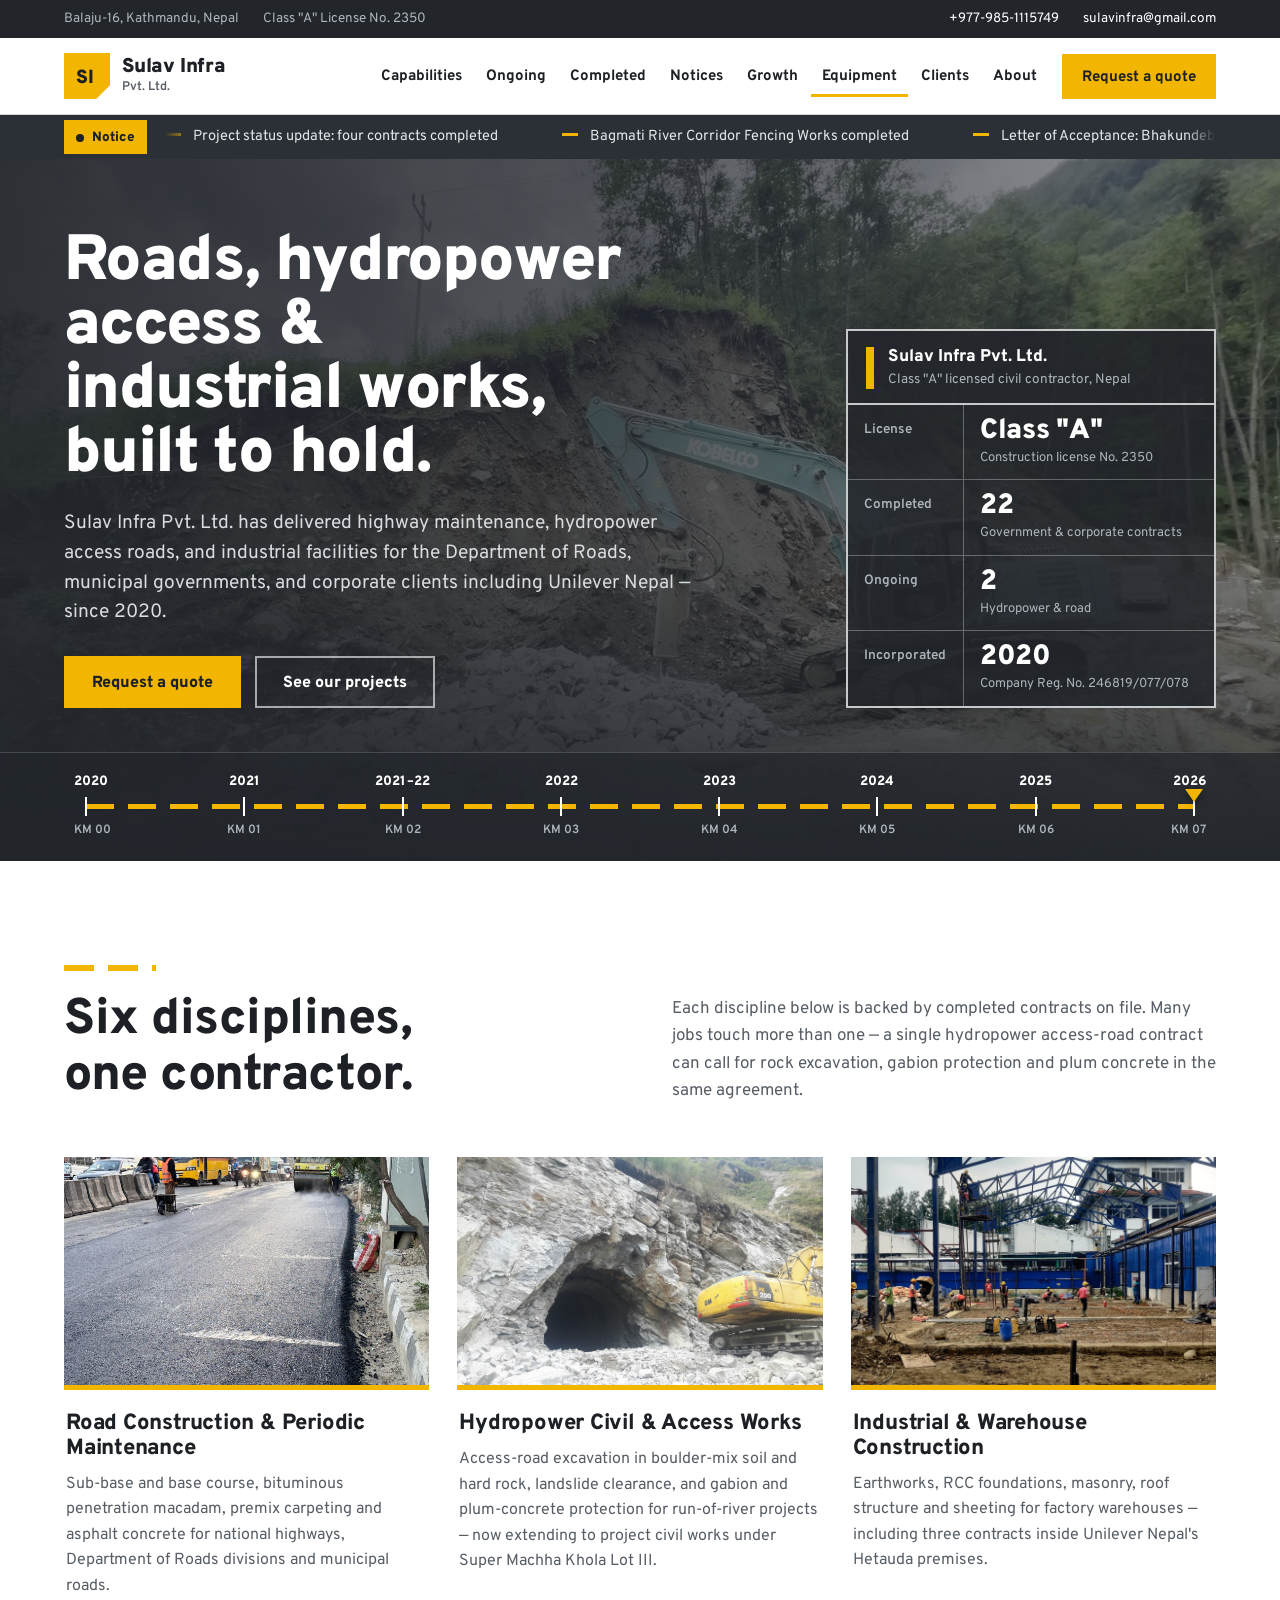
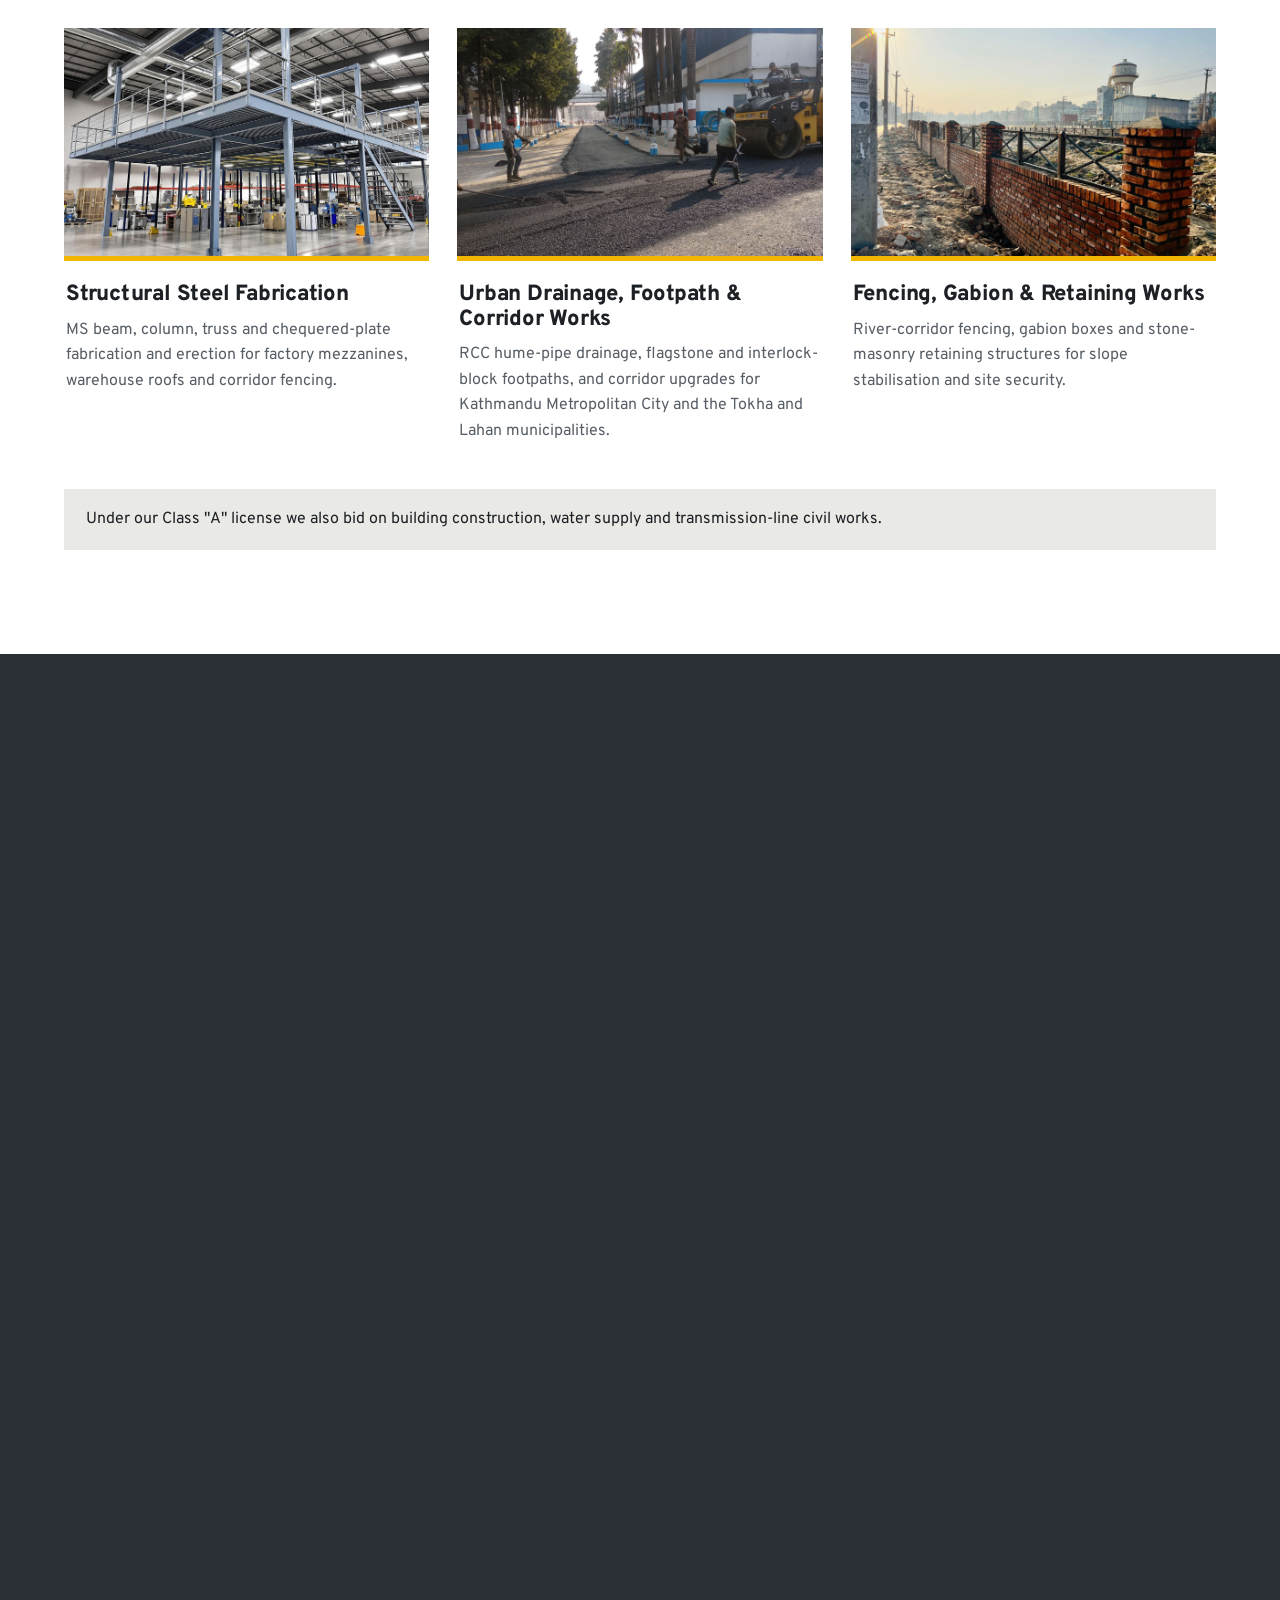
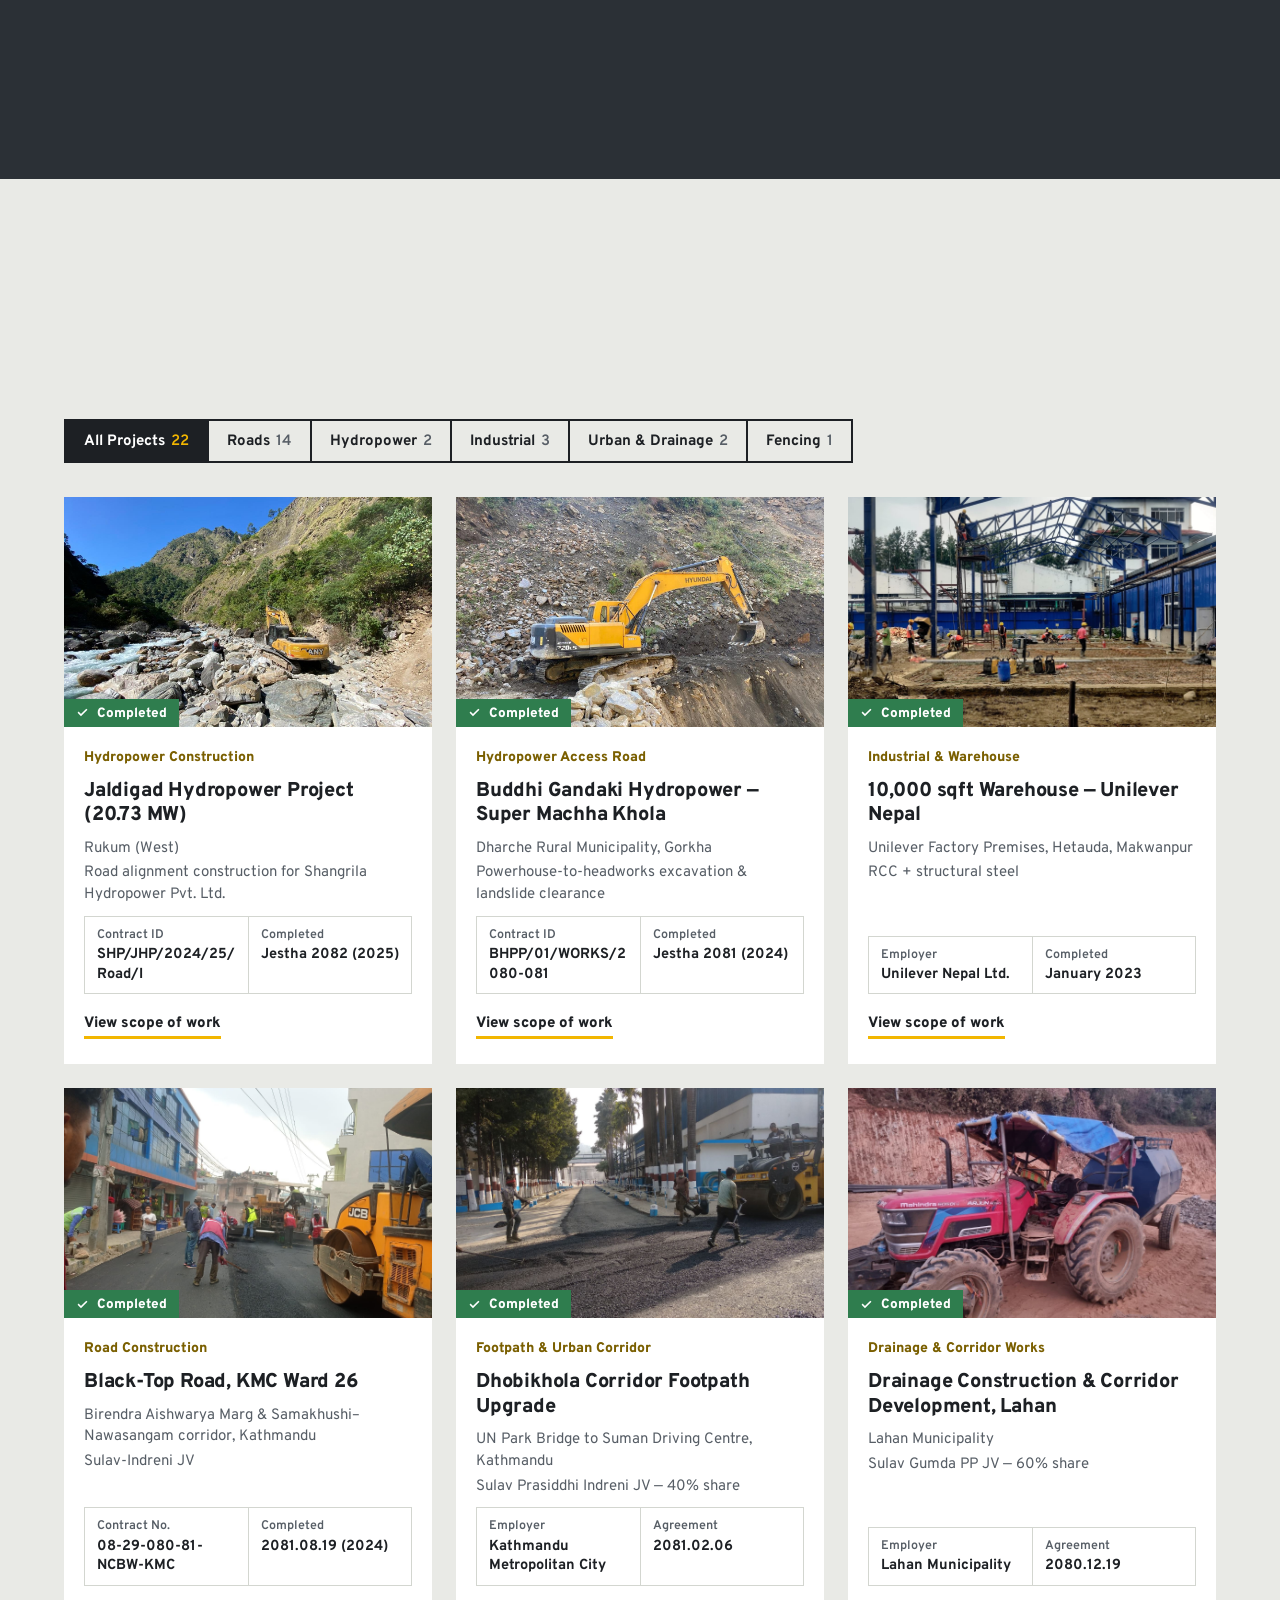
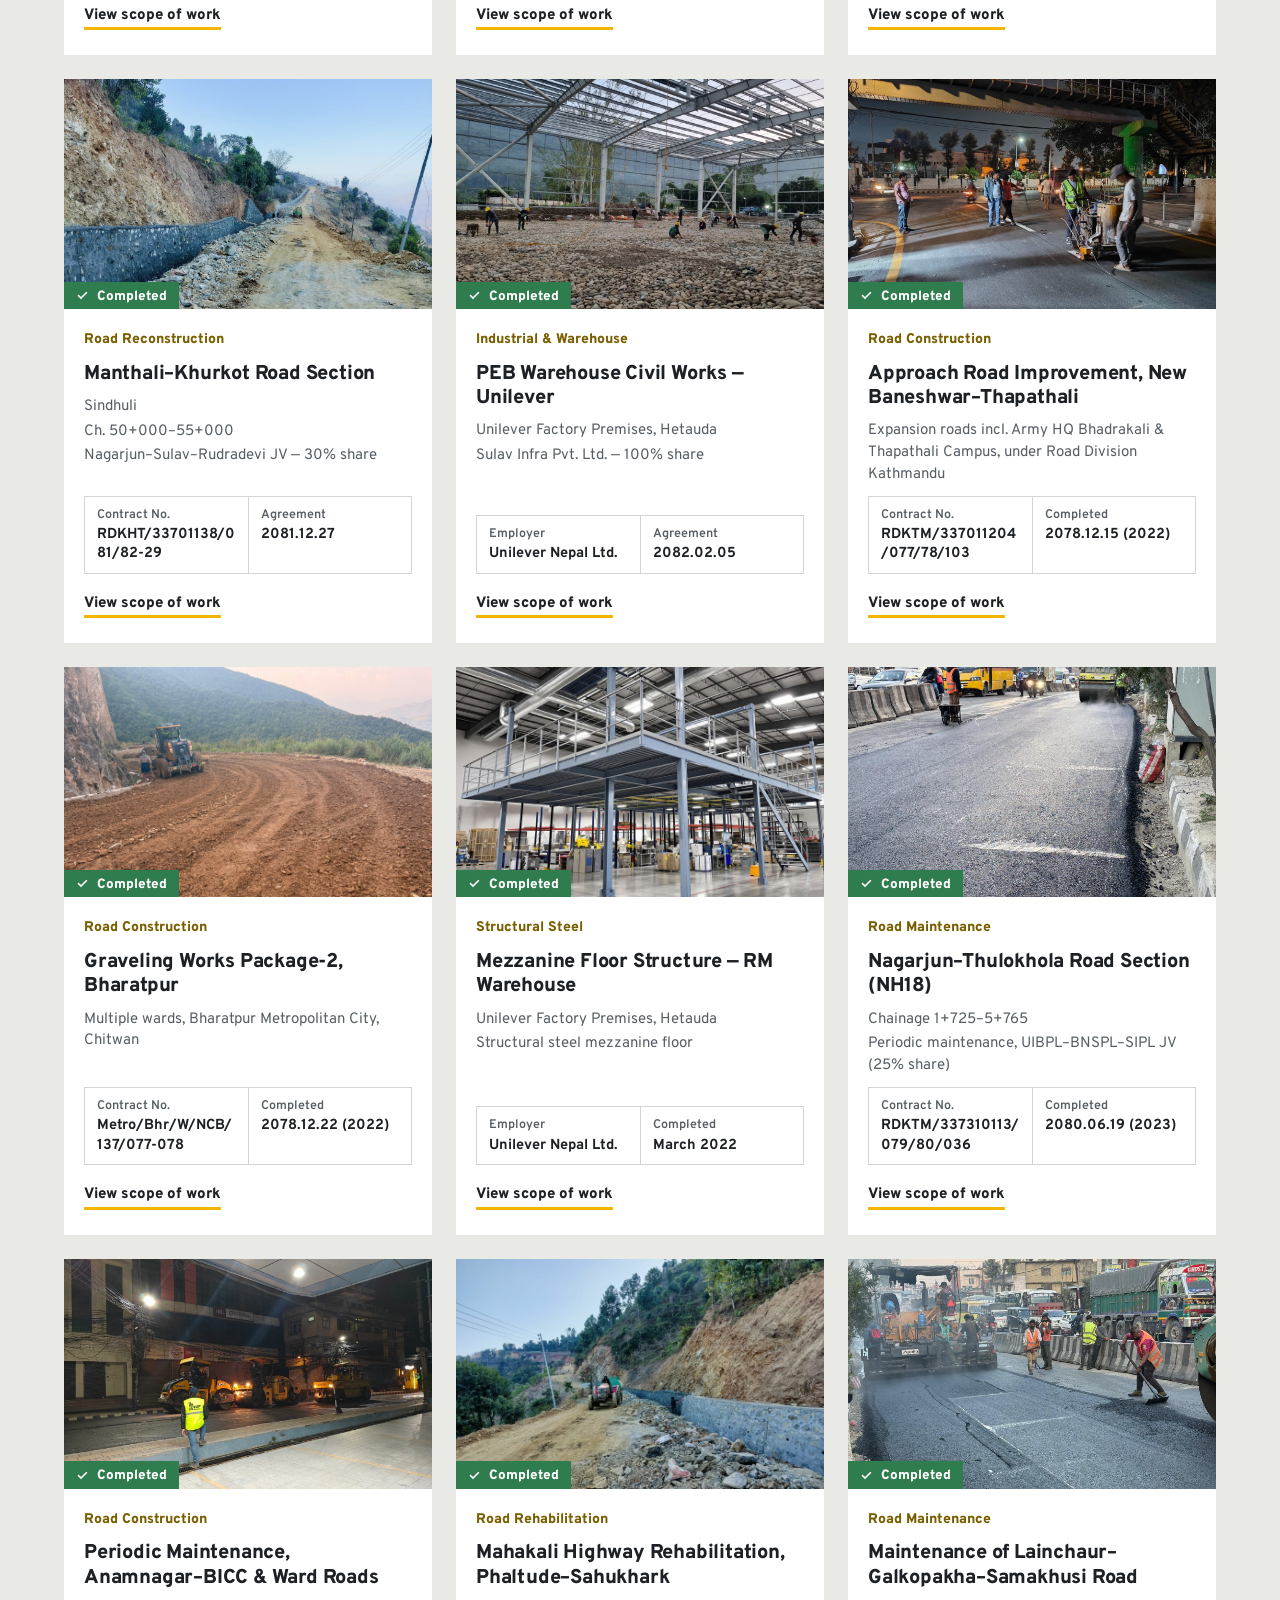
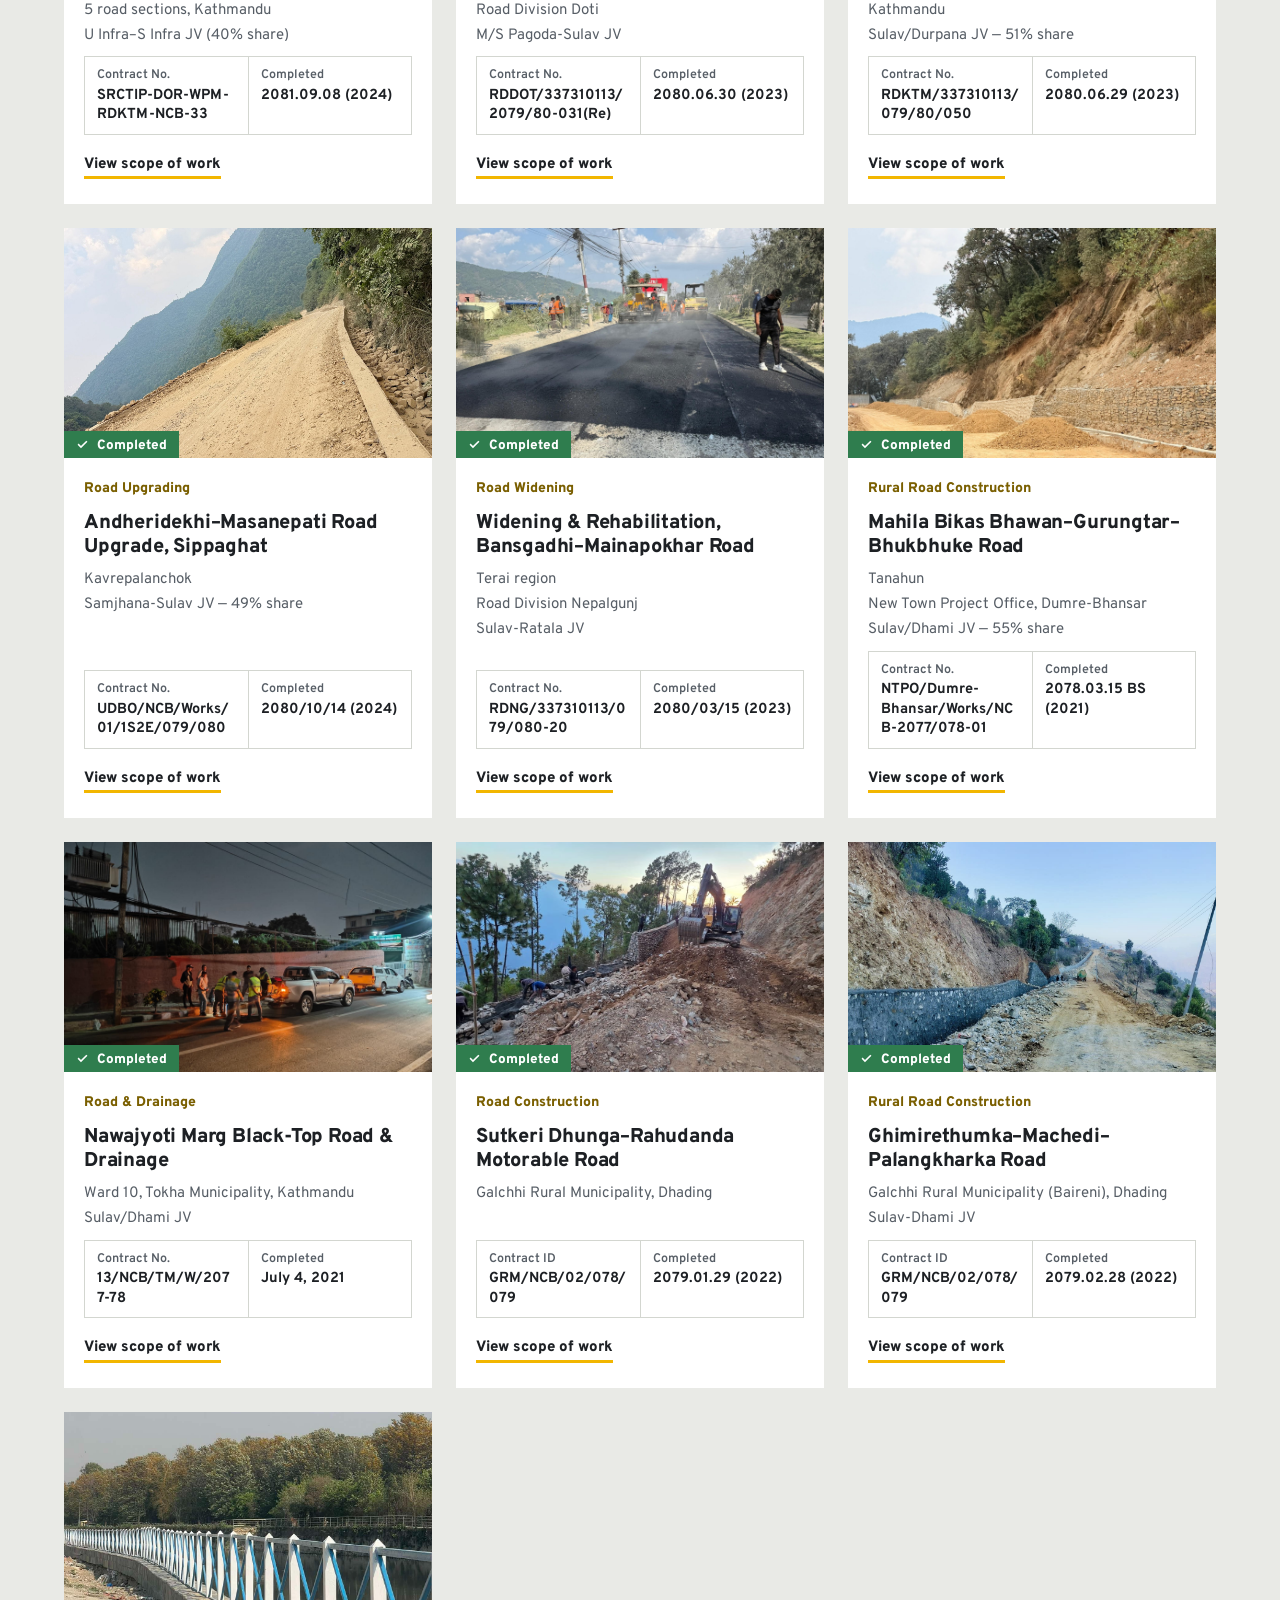
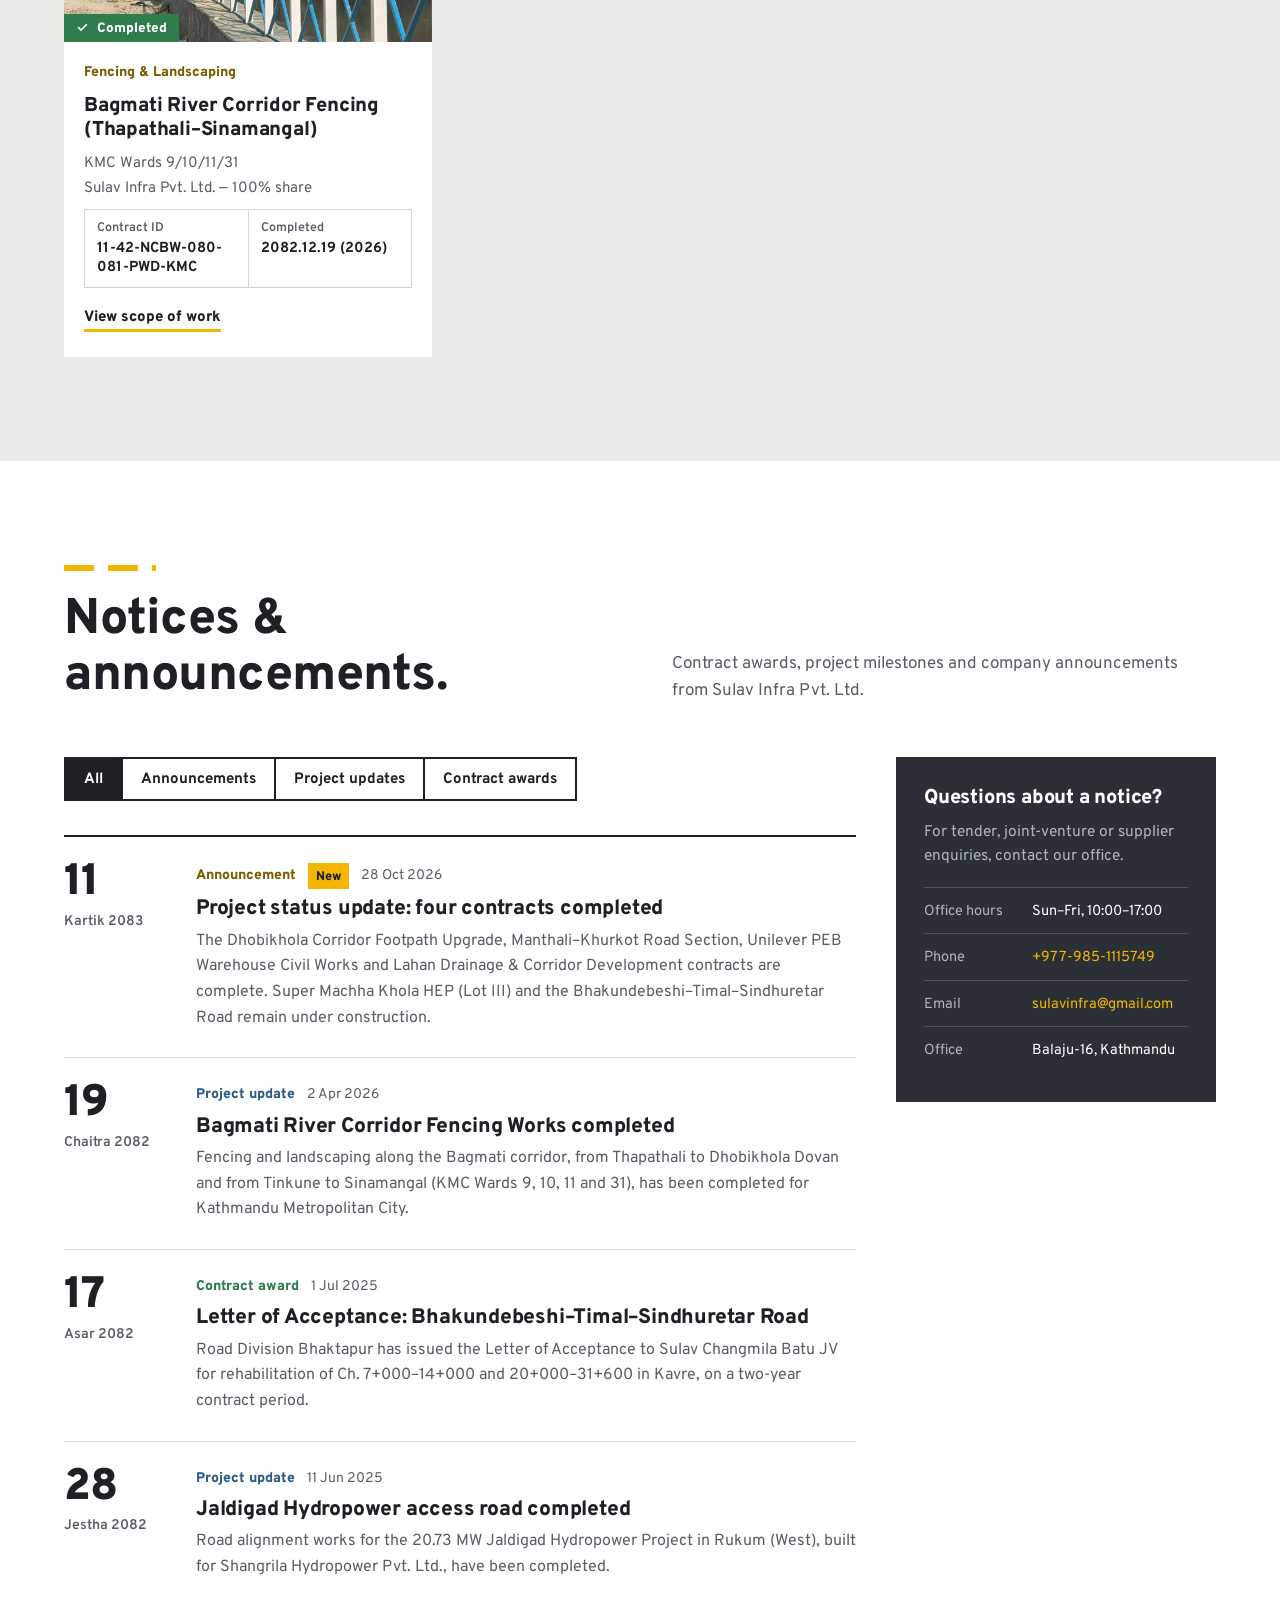
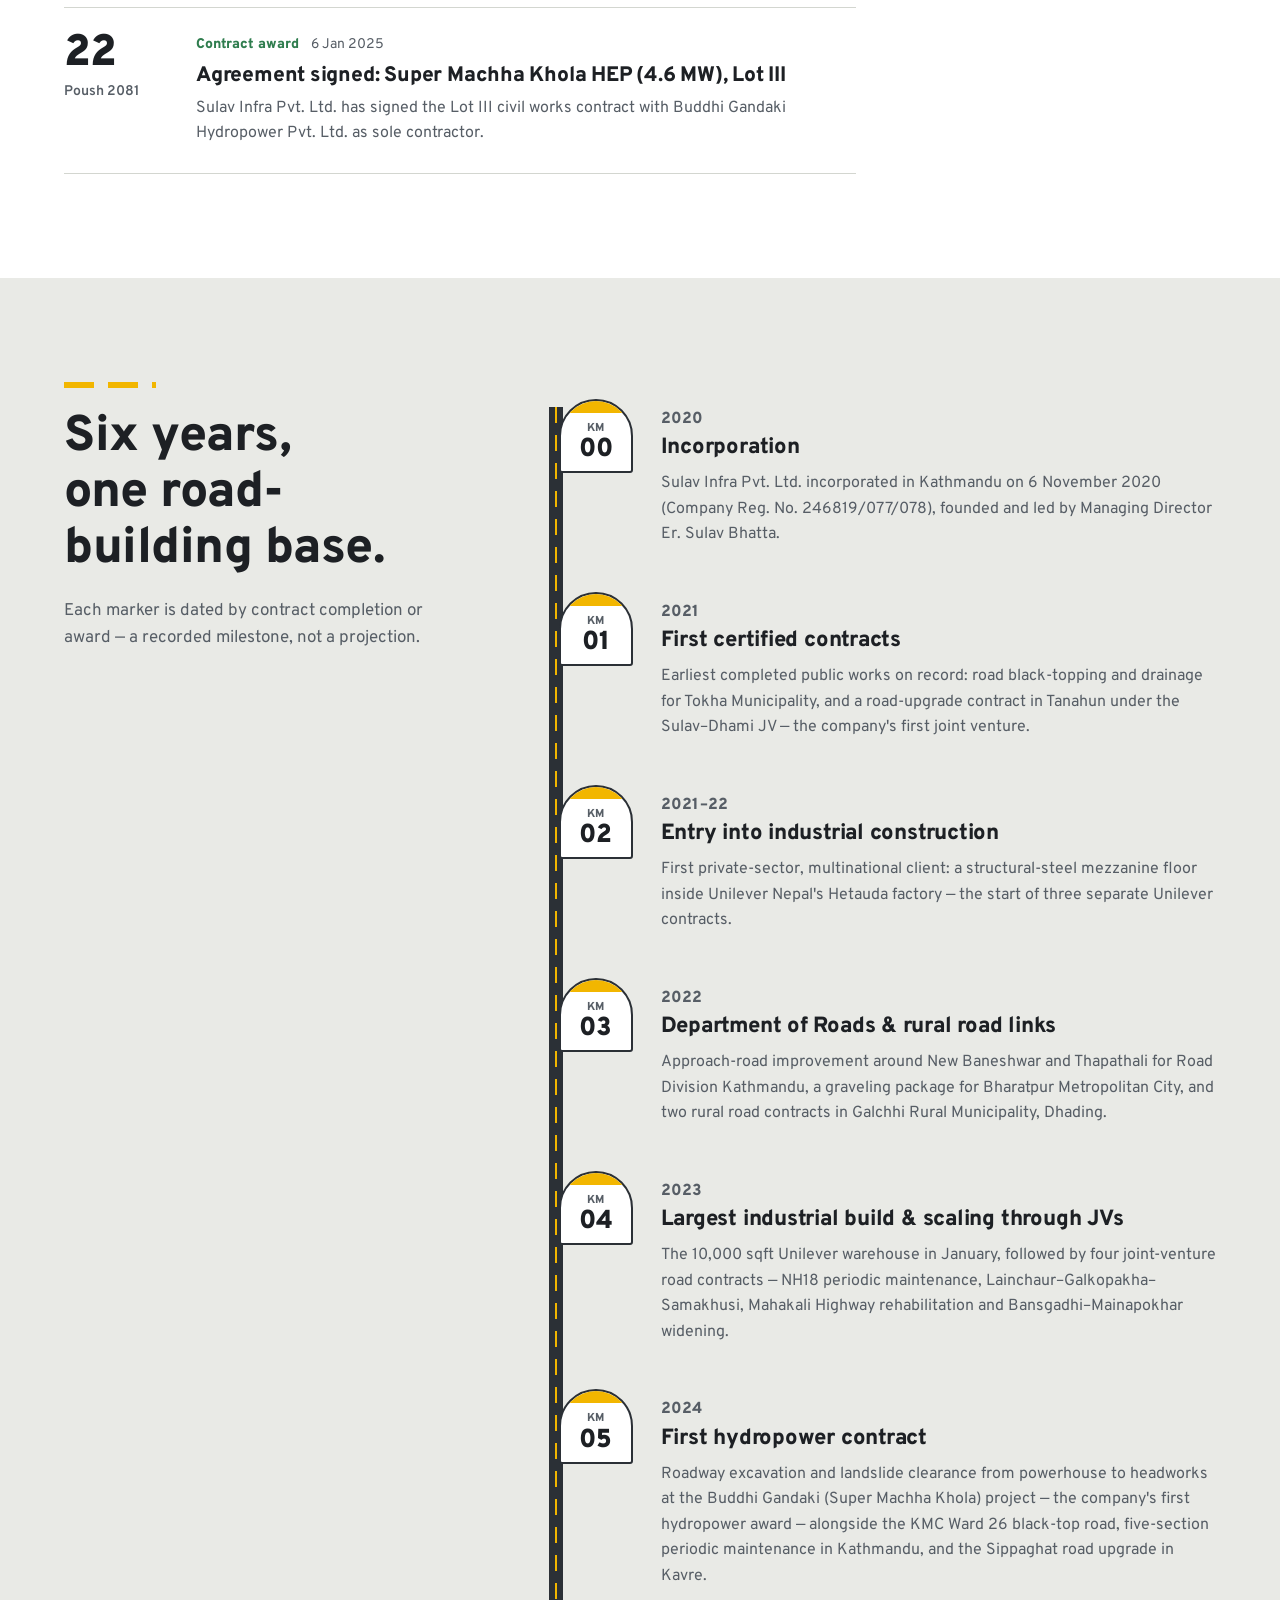
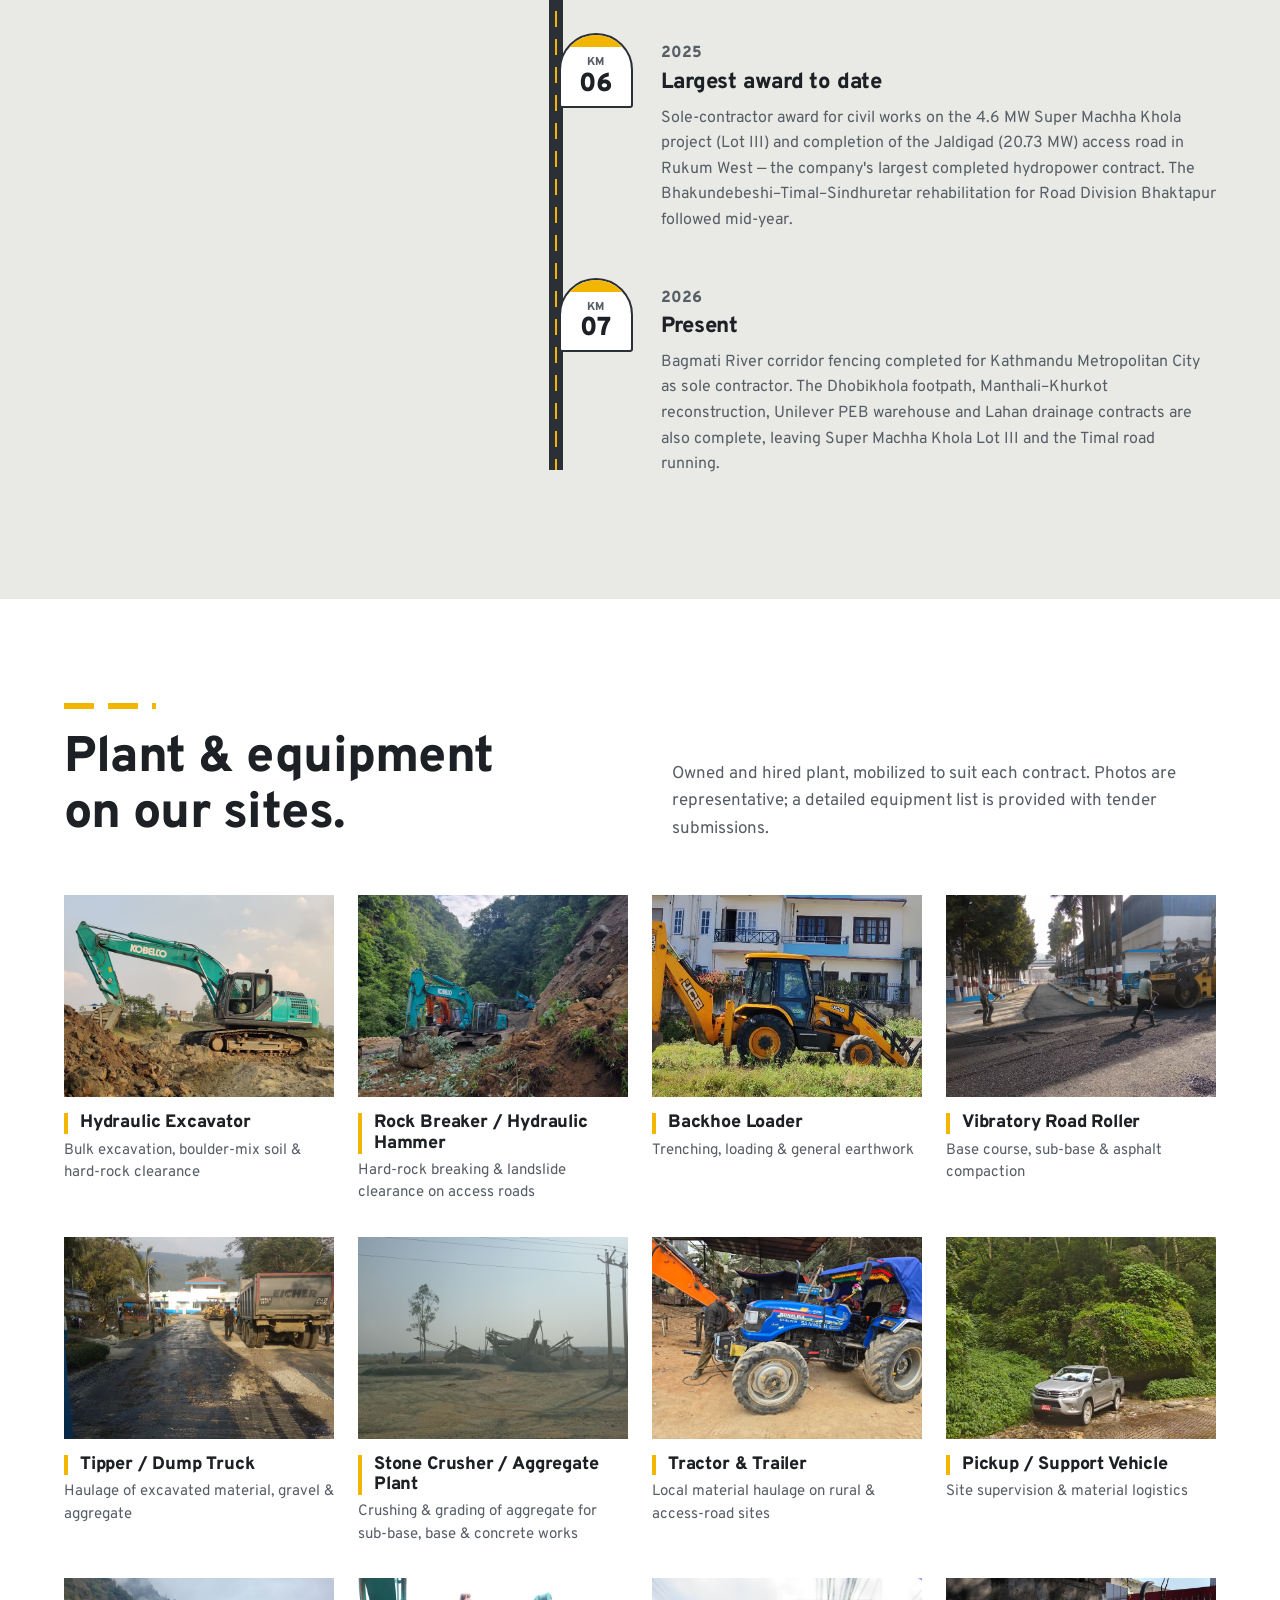
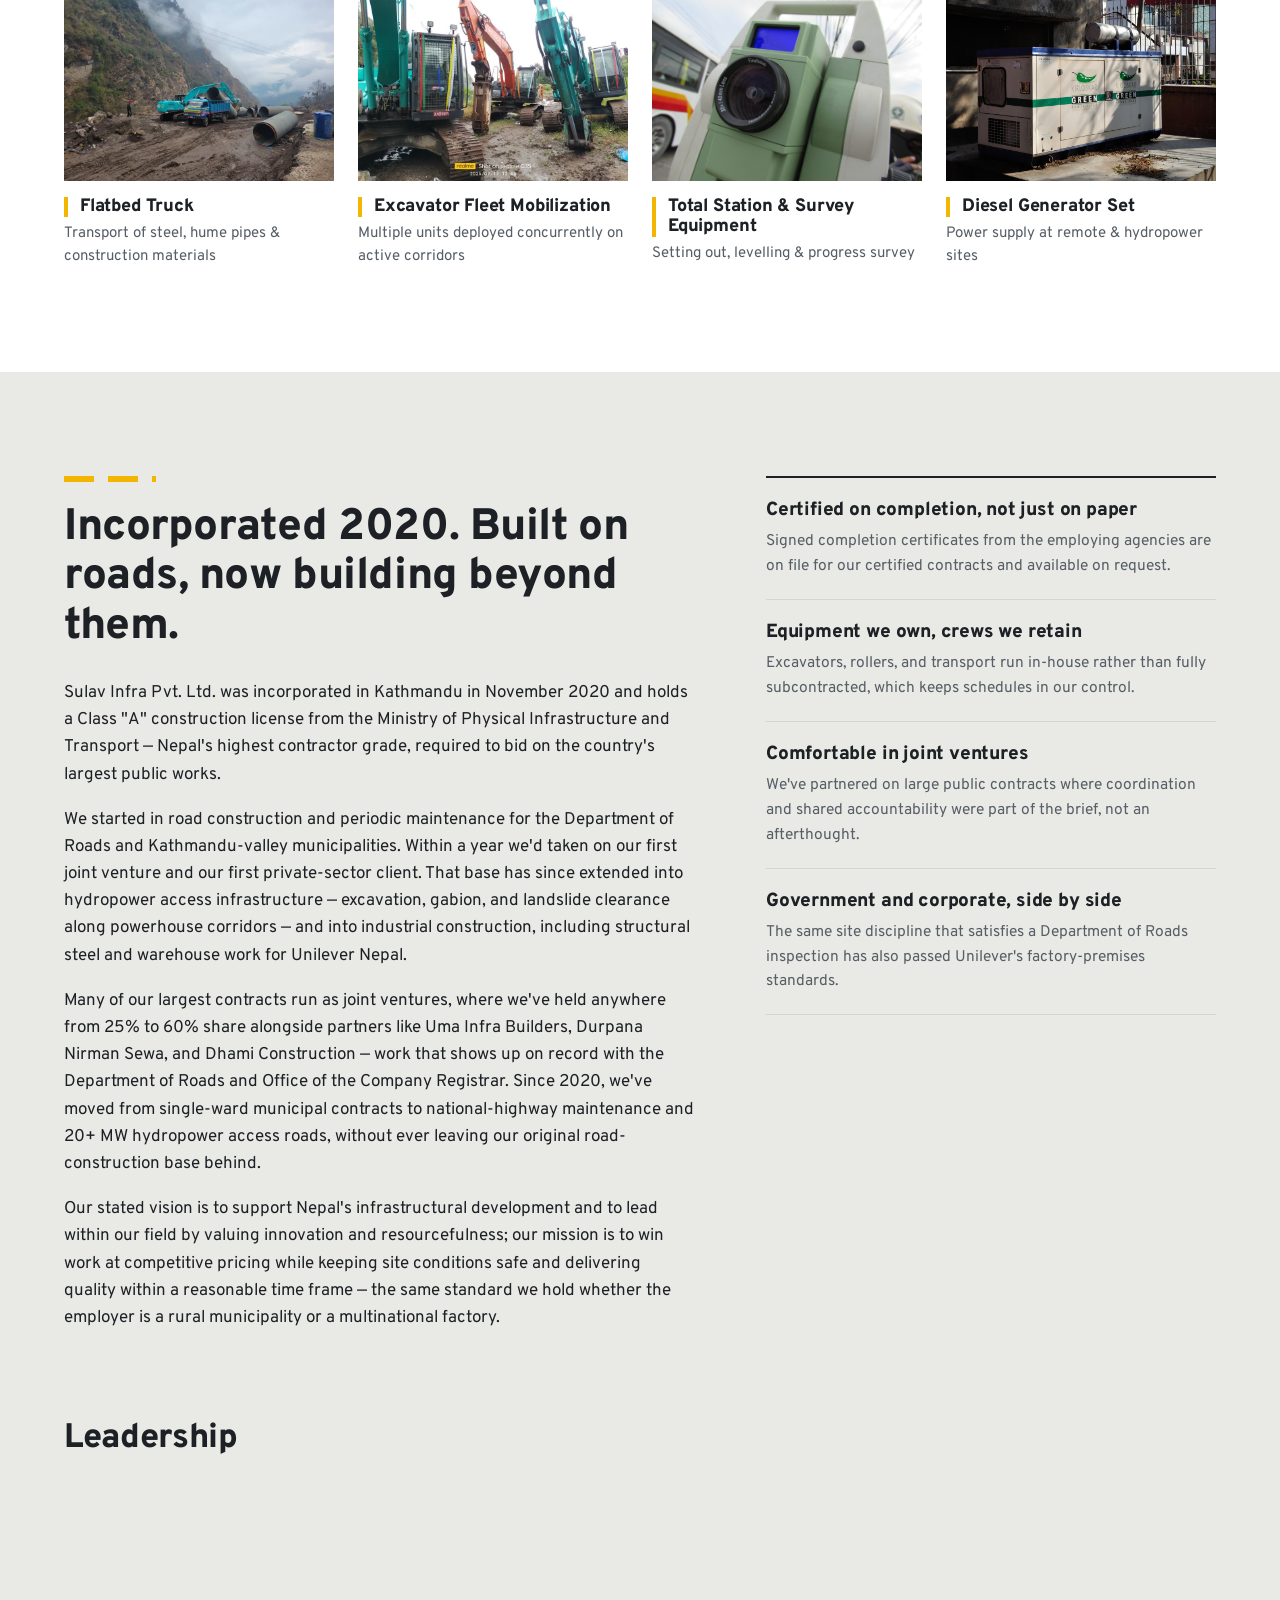
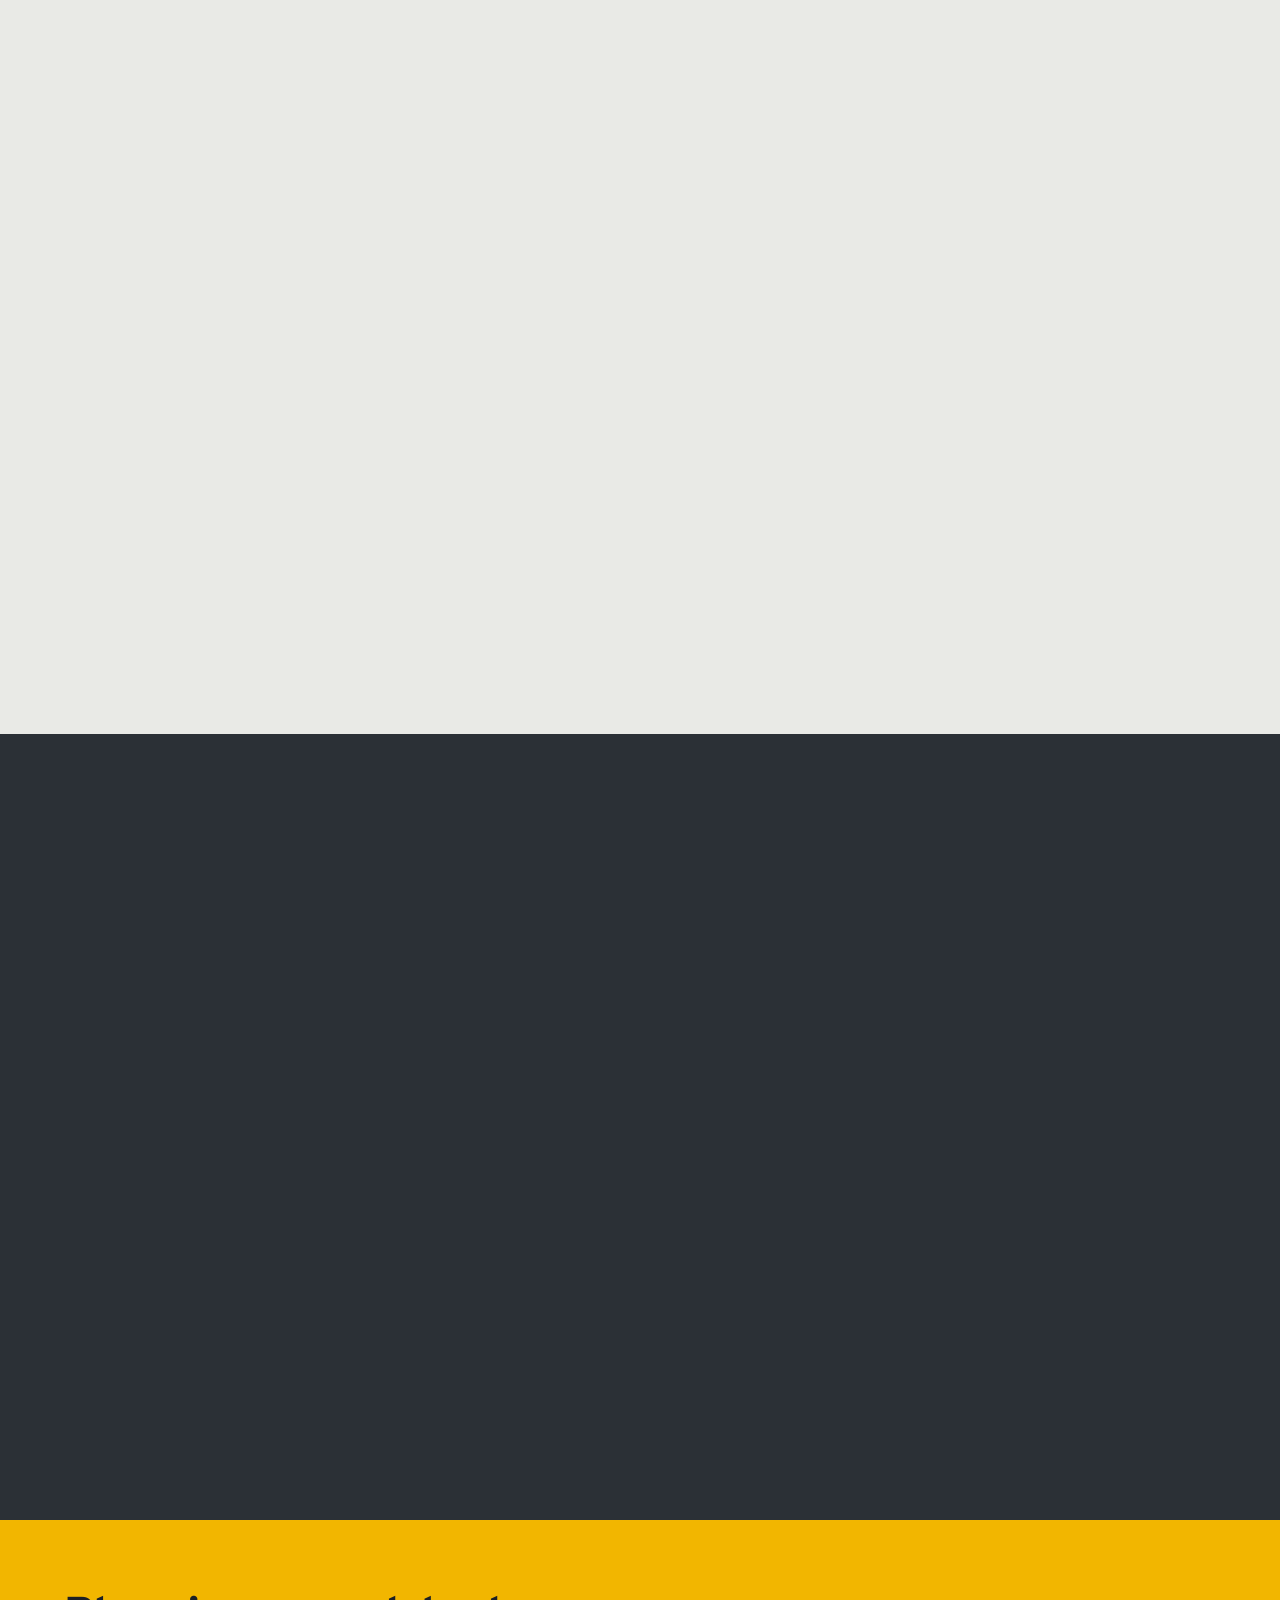
==== commit 35f4ee47: "full presentation updated" ====
--- a/index.html
+++ b/index.html
@@ -6,725 +6,917 @@
 <meta name="robots" content="index, follow, noarchive, noai, noimageai">
 <title>Sulav Infra Pvt. Ltd. — Class "A" Licensed Contractor, Kathmandu, Nepal</title>
 <meta name="description" content="Sulav Infra Pvt. Ltd. is a Class 'A' licensed civil contractor in Kathmandu, Nepal, delivering road construction and maintenance, hydropower civil and access works, industrial and warehouse construction, structural steel, and urban drainage and corridor works for the Department of Roads, municipal governments, and corporate clients including Unilever Nepal &mdash; 22 completed contracts since 2020.">
+<meta name="theme-color" content="#2B3036">
 <link rel="preconnect" href="https://fonts.googleapis.com">
-<link href="https://fonts.googleapis.com/css2?family=Archivo:wght@700;800;900&family=IBM+Plex+Sans:wght@400;500;600;700&family=IBM+Plex+Mono:wght@400;500;600&display=swap" rel="stylesheet">
-<link rel="stylesheet" href="assets/css/styles.css">
-<noscript><style>.cap,.proj-card,.fleet-item,.pillar,.lead-card,.client-card,.tl-item{opacity:1 !important;transform:none !important;}</style></noscript>
-<style id="si-enhance">
-/* ===== Sulav Infra: notice board, project status tags, animations ===== */
-.si-progress{position:fixed;top:0;left:0;height:3px;width:100%;transform-origin:0 50%;transform:scaleX(0);background:#DE9C34;z-index:9999;pointer-events:none;}
-
-/* section kicker + count chip */
-.si-kicker{display:flex;align-items:center;gap:10px;font-family:var(--mono,'IBM Plex Mono',monospace);font-size:12px;font-weight:600;letter-spacing:.2em;text-transform:uppercase;color:#B97A1E;margin-bottom:12px;line-height:1.2;}
-.si-kicker::before{content:"";width:28px;height:2px;background:#DE9C34;flex:none;}
-.si-kicker.on-dark{color:#DE9C34;}
-.si-count{display:inline-block;margin-left:8px;font-family:var(--mono,'IBM Plex Mono',monospace);font-size:13px;font-weight:600;padding:3px 10px;border-radius:20px;background:#17191b;color:#DE9C34;vertical-align:middle;letter-spacing:.04em;}
-
-/* notice ticker */
-.si-ticker{background:#17191b;color:#E8E4D9;font-size:13.5px;border-bottom:1px solid rgba(222,156,52,.35);overflow:hidden;position:relative;z-index:5;}
-.si-ticker .wrap{display:flex;align-items:center;gap:14px;padding-top:9px;padding-bottom:9px;}
-.si-ticker-label{flex:none;font-family:var(--mono,'IBM Plex Mono',monospace);font-size:11.5px;font-weight:700;letter-spacing:.16em;text-transform:uppercase;background:#DE9C34;color:#17191b !important;padding:5px 10px;border-radius:2px;display:inline-flex;align-items:center;gap:7px;text-decoration:none;}
-.si-ticker-label i{width:7px;height:7px;border-radius:50%;background:#17191b;animation:si-blink 1.2s infinite;}
-.si-ticker-track{flex:1;min-width:0;overflow:hidden;-webkit-mask-image:linear-gradient(90deg,transparent,#000 4%,#000 96%,transparent);mask-image:linear-gradient(90deg,transparent,#000 4%,#000 96%,transparent);}
-.si-ticker-move{display:inline-flex;white-space:nowrap;animation:si-marquee var(--dur,45s) linear infinite;will-change:transform;}
-.si-ticker-move a{color:#E8E4D9;text-decoration:none;padding-right:56px;}
-.si-ticker-move a::before{content:"\25C6";color:#DE9C34;font-size:9px;margin-right:10px;vertical-align:2px;}
-.si-ticker-move a:hover{color:#DE9C34;}
-.si-ticker:hover .si-ticker-move{animation-play-state:paused;}
-
-/* status tags on project cards */
-.proj-media{position:relative;overflow:hidden;}
-.si-tag{position:absolute;top:12px;left:12px;z-index:2;display:inline-flex;align-items:center;gap:7px;font-family:var(--mono,'IBM Plex Mono',monospace);font-size:11px;font-weight:700;letter-spacing:.12em;text-transform:uppercase;padding:6px 10px;border-radius:2px;box-shadow:0 3px 12px rgba(0,0,0,.22);line-height:1;}
-.si-tag svg{width:12px;height:12px;}
-.si-tag--done{background:#1F6B4A;color:#fff;}
-.si-tag--live{background:#DE9C34;color:#17191b;}
-.si-tag--live i{width:7px;height:7px;border-radius:50%;background:#17191b;position:relative;}
-.si-tag--live i::after{content:"";position:absolute;inset:-4px;border-radius:50%;border:2px solid #17191b;animation:si-ping 1.6s ease-out infinite;}
-.si-legend{display:flex;flex-wrap:wrap;gap:20px;margin:-6px 0 22px;font-size:13.5px;color:var(--ink-soft,#5d5a53);}
-.si-legend span{display:inline-flex;align-items:center;gap:8px;}
-.si-legend i{width:11px;height:11px;border-radius:2px;display:inline-block;}
-.si-legend .d{background:#1F6B4A;}
-.si-legend .l{background:#DE9C34;}
-
-/* hover */
-.proj-media img,.cap-media img,.fleet-media img{transition:transform .8s cubic-bezier(.2,.7,.2,1);}
-.cap-media,.fleet-media{overflow:hidden;}
-.proj-card:hover .proj-media img,.cap:hover .cap-media img,.fleet-item:hover .fleet-media img{transform:scale(1.07);}
-.proj-card{transition:box-shadow .35s ease;}
-.proj-card:hover{box-shadow:0 16px 36px rgba(23,25,27,.16);}
-
-/* heading underline + reveal (classes are added by script, so content shows without JS) */
-.si-head-line h2::after{content:"";display:block;height:3px;width:0;background:#DE9C34;margin-top:14px;transition:width 1s cubic-bezier(.2,.7,.2,1) .2s;}
-.si-head-line.si-in h2::after{width:64px;}
-.si-reveal{opacity:0;transform:translateY(26px);transition:opacity .8s cubic-bezier(.2,.7,.2,1),transform .8s cubic-bezier(.2,.7,.2,1);}
-.si-reveal.si-in{opacity:1;transform:none;}
-
-/* notice board */
-.nb-grid{display:grid;grid-template-columns:minmax(0,1fr) 300px;gap:28px;align-items:start;}
-.nb-filters{display:flex;flex-wrap:wrap;gap:8px;margin-bottom:18px;}
-.nb-filter{font:inherit;font-size:13px;font-weight:600;padding:8px 15px;border:1px solid rgba(23,25,27,.2);background:transparent;border-radius:30px;cursor:pointer;color:inherit;transition:background .25s,color .25s,border-color .25s;}
-.nb-filter:hover{border-color:#17191b;}
-.nb-filter.active{background:#17191b;color:#fff;border-color:#17191b;}
-.nb-list{display:flex;flex-direction:column;gap:12px;}
-.nb-item{display:grid;grid-template-columns:84px minmax(0,1fr);gap:18px;padding:18px 20px;border:1px solid rgba(23,25,27,.12);border-left:3px solid #DE9C34;background:#FBFAF7;border-radius:3px;transition:box-shadow .3s ease,border-color .3s ease,opacity .8s cubic-bezier(.2,.7,.2,1),transform .8s cubic-bezier(.2,.7,.2,1);}
-.nb-item:hover{box-shadow:0 12px 28px rgba(23,25,27,.10);border-left-color:#17191b;}
-.nb-item[hidden]{display:none;}
-.nb-date{text-align:center;border-right:1px dashed rgba(23,25,27,.2);padding-right:16px;}
-.nb-date .d{font-family:var(--display,'Archivo',sans-serif);font-weight:800;font-size:32px;line-height:1;color:#17191b;}
-.nb-date .m{font-family:var(--mono,'IBM Plex Mono',monospace);font-size:11px;letter-spacing:.1em;text-transform:uppercase;color:#8C8880;margin-top:6px;line-height:1.3;}
-.nb-body{min-width:0;}
-.nb-meta{display:flex;flex-wrap:wrap;align-items:center;gap:8px;margin-bottom:6px;}
-.nb-cat{font-family:var(--mono,'IBM Plex Mono',monospace);font-size:10.5px;font-weight:600;letter-spacing:.14em;text-transform:uppercase;padding:4px 8px;border-radius:2px;}
-.nb-cat.c-ann{background:#F3E6CF;color:#8A5A12;}
-.nb-cat.c-update{background:#E3EAF3;color:#2D4F7C;}
-.nb-cat.c-award{background:#E2EEE7;color:#1F6B4A;}
-.nb-new{font-family:var(--mono,'IBM Plex Mono',monospace);font-size:10.5px;font-weight:700;letter-spacing:.14em;padding:4px 8px;border-radius:2px;background:#C8372D;color:#fff;animation:si-blink 1.4s infinite;}
-.nb-ad{font-size:12px;color:#8C8880;}
-.nb-item h3{font-size:17px;line-height:1.3;margin:2px 0 6px;}
-.nb-item p{font-size:14px;color:var(--ink-soft,#5d5a53);line-height:1.55;margin:0;}
-.nb-side{background:#17191b;color:#E8E4D9;border-radius:3px;padding:24px;position:sticky;top:96px;}
-.nb-side h4{color:#fff;font-size:16px;margin:0 0 10px;}
-.nb-side p{color:#B8B4A9;font-size:14px;line-height:1.55;margin:0 0 14px;}
-.nb-side a{color:#DE9C34;text-decoration:none;}
-.nb-side .row{display:flex;justify-content:space-between;gap:12px;border-top:1px solid rgba(255,255,255,.1);padding:10px 0;font-size:13.5px;}
-.nb-side .row span:first-child{color:#8C8880;flex:none;}
-.nb-side .row span:last-child{text-align:right;}
-
-/* call to action band */
-.si-cta{background:#17191b;color:#F4F1EA;position:relative;overflow:hidden;padding:76px 0;}
-.si-cta svg{position:absolute;inset:0;width:100%;height:100%;opacity:.5;pointer-events:none;}
-.si-cta-inner{position:relative;z-index:1;display:flex;flex-wrap:wrap;align-items:center;justify-content:space-between;gap:28px;}
-.si-cta h2{color:#fff;font-size:clamp(26px,3.4vw,38px);line-height:1.1;max-width:22ch;margin:0 0 10px;}
-.si-cta p{color:#B8B4A9;margin:0;max-width:52ch;}
-.si-cta-btns{display:flex;flex-wrap:wrap;gap:12px;}
-
-@media (max-width:900px){
-  .nb-grid{grid-template-columns:1fr;}
-  .nb-side{position:static;}
+<link rel="preconnect" href="https://fonts.gstatic.com" crossorigin>
+<link href="https://fonts.googleapis.com/css2?family=Overpass:wght@400;600;700;800;900&display=swap" rel="stylesheet">
+<style>
+/* Sulav Infra Pvt. Ltd. — site styles
+   Palette: road-marking yellow, asphalt, concrete. Type: Overpass (Highway Gothic lineage). */
+:root{
+  --yellow:#F2B600; --yellow-hi:#FFC81F; --yellow-text:#7A5F00;
+  --asphalt:#2B3036; --asphalt-2:#353B42; --asphalt-3:#22262B;
+  --concrete:#E9EAE6; --paper:#FFFFFF;
+  --ink:#1D2024; --muted:#575E66; --muted-dark:#AEB4BB;
+  --line:#D3D6D0; --line-dark:rgba(255,255,255,.16);
+  --green:#2F7D4E; --blue:#2B5C8A;
+  --font:'Overpass',system-ui,-apple-system,'Segoe UI',Roboto,Arial,sans-serif;
+  --wrap:1200px; --gut:24px; --head-h:76px;
 }
-@media (max-width:560px){
-  .nb-item{grid-template-columns:1fr;gap:8px;padding:16px;}
-  .nb-date{text-align:left;border-right:none;padding-right:0;display:flex;align-items:baseline;gap:8px;}
-  .nb-date .d{font-size:24px;}
-  .nb-date .m{margin-top:0;}
-  .si-ticker{font-size:12.5px;}
-  .si-cta{padding:56px 0;}
+*,*::before,*::after{box-sizing:border-box}
+html{scroll-behavior:smooth;-webkit-text-size-adjust:100%;scroll-padding-top:calc(var(--head-h) + 12px)}
+html.modal-open{overflow:hidden}
+body{margin:0;font-family:var(--font);font-size:17px;line-height:1.6;color:var(--ink);background:var(--paper);-webkit-font-smoothing:antialiased;text-rendering:optimizeLegibility}
+img,video{max-width:100%;display:block}
+a{color:inherit}
+h1,h2,h3,h4{font-family:var(--font);margin:0;line-height:1.12;letter-spacing:-.01em;font-weight:800}
+p{margin:0}
+ul{margin:0;padding:0}
+button{font:inherit}
+:focus-visible{outline:3px solid var(--yellow);outline-offset:2px}
+.on-yellow :focus-visible{outline-color:var(--ink)}
+.skip{position:absolute;left:-999px;top:8px;background:var(--yellow);color:var(--ink);padding:10px 16px;z-index:200;font-weight:700}
+.skip:focus{left:8px}
+.wrap{max-width:var(--wrap);margin:0 auto;padding-left:var(--gut);padding-right:var(--gut)}
+.vh{position:absolute!important;width:1px;height:1px;overflow:hidden;clip:rect(0 0 0 0);white-space:nowrap}
+
+/* ---------- sections ---------- */
+.sec{padding:104px 0}
+.sec--concrete{background:var(--concrete)}
+.sec--dark{background:var(--asphalt);color:#fff}
+.sec-head{display:grid;grid-template-columns:minmax(0,1fr) minmax(0,1fr);gap:20px 64px;align-items:end;margin-bottom:52px}
+.sec-head h2{font-size:clamp(32px,4.4vw,50px);max-width:16ch;text-wrap:balance}
+.sec-head h2::before{content:"";display:block;width:92px;height:6px;margin-bottom:22px;background:repeating-linear-gradient(90deg,var(--yellow) 0 30px,transparent 30px 44px)}
+.sec-head p{color:var(--muted);max-width:58ch}
+.sec--dark .sec-head p{color:var(--muted-dark)}
+
+/* ---------- buttons ---------- */
+.btn{display:inline-flex;align-items:center;justify-content:center;gap:10px;font-weight:800;font-size:16px;line-height:1;padding:17px 26px 15px;border:2px solid transparent;border-radius:0;text-decoration:none;cursor:pointer;transition:background-color .2s,color .2s,border-color .2s;white-space:nowrap}
+.btn--yellow{background:var(--yellow);color:var(--ink)}
+.btn--yellow:hover{background:var(--yellow-hi)}
+.btn--ghost{border-color:rgba(255,255,255,.6);color:#fff;background:transparent}
+.btn--ghost:hover{border-color:#fff;background:rgba(255,255,255,.08)}
+.btn--dark{background:var(--asphalt);color:#fff}
+.btn--dark:hover{background:var(--asphalt-3)}
+.btn--line{border-color:var(--ink);color:var(--ink);background:transparent}
+.btn--line:hover{background:rgba(29,32,36,.06)}
+.linkbtn{background:none;border:0;padding:4px 0 2px;color:inherit;font-weight:800;font-size:15px;cursor:pointer;border-bottom:3px solid var(--yellow);line-height:1.3}
+.linkbtn:hover{border-bottom-color:currentColor}
+
+/* ---------- top bar / header / ticker ---------- */
+.topbar{background:var(--asphalt-3);color:var(--muted-dark);font-size:13.5px}
+.topbar .wrap{display:flex;justify-content:space-between;align-items:center;gap:8px 24px;flex-wrap:wrap;min-height:38px;padding-top:6px;padding-bottom:6px}
+.topbar ul{display:flex;gap:6px 24px;list-style:none;flex-wrap:wrap}
+.topbar a{color:#fff;text-decoration:none}
+.topbar a:hover{color:var(--yellow)}
+.site-head{position:sticky;top:0;z-index:60;background:rgba(255,255,255,.97);border-bottom:1px solid var(--line);transition:box-shadow .3s}
+@supports (backdrop-filter:blur(8px)){.site-head{background:rgba(255,255,255,.9);backdrop-filter:saturate(1.4) blur(10px)}}
+.site-head.is-scrolled{box-shadow:0 8px 24px rgba(29,32,36,.08)}
+.site-head .wrap{display:flex;align-items:center;justify-content:space-between;height:var(--head-h);gap:24px;position:relative}
+.logo{display:flex;align-items:center;gap:12px;text-decoration:none;color:var(--ink);flex:none}
+.logo-mark{width:46px;height:46px;background:var(--yellow);color:var(--ink);display:grid;place-items:center;font-weight:900;font-size:19px;letter-spacing:-.02em;clip-path:polygon(0 0,100% 0,100% 70%,70% 100%,0 100%);padding:4px 4px 0 0}
+.logo-text{line-height:1.05}
+.logo-text b{display:block;font-size:20px;font-weight:900;letter-spacing:-.01em}
+.logo-text span{display:block;font-size:12.5px;color:var(--muted);font-weight:600;margin-top:3px}
+.nav{display:flex;align-items:center;gap:2px}
+.nav a{font-size:15px;font-weight:700;text-decoration:none;padding:10px 11px 8px;color:var(--ink)}
+.nav a:hover{background:var(--concrete)}
+.nav a.is-active{box-shadow:inset 0 -3px 0 var(--yellow)}
+.nav .btn{margin-left:12px;padding:14px 18px 12px}
+.nav .btn:hover{background:var(--yellow-hi)}
+.nav-toggle{display:none;width:46px;height:46px;border:2px solid var(--ink);background:transparent;cursor:pointer;align-items:center;justify-content:center;padding:0}
+.nav-toggle span,.nav-toggle span::before,.nav-toggle span::after{display:block;width:20px;height:2px;background:var(--ink);position:relative;transition:transform .25s,background .25s}
+.nav-toggle span::before,.nav-toggle span::after{content:"";position:absolute;left:0}
+.nav-toggle span::before{top:-6px}.nav-toggle span::after{top:6px}
+.nav-toggle[aria-expanded="true"] span{background:transparent}
+.nav-toggle[aria-expanded="true"] span::before{transform:translateY(6px) rotate(45deg)}
+.nav-toggle[aria-expanded="true"] span::after{transform:translateY(-6px) rotate(-45deg)}
+
+.ticker{background:var(--asphalt);color:#E3E5E8;font-size:14.5px;overflow:hidden}
+.ticker .wrap{display:flex;align-items:center;gap:18px;height:44px}
+.ticker-label{flex:none;background:var(--yellow);color:var(--ink);font-weight:800;font-size:13.5px;padding:7px 12px 5px;text-decoration:none;display:inline-flex;align-items:center;gap:8px}
+.ticker-label i{width:8px;height:8px;border-radius:50%;background:var(--ink);animation:blink 1.2s infinite}
+.ticker-track{flex:1;min-width:0;overflow:hidden;-webkit-mask-image:linear-gradient(90deg,transparent,#000 3%,#000 97%,transparent);mask-image:linear-gradient(90deg,transparent,#000 3%,#000 97%,transparent)}
+.ticker-move{display:inline-flex;white-space:nowrap;animation:marquee var(--dur,40s) linear infinite;will-change:transform}
+.ticker-move a{color:#E3E5E8;text-decoration:none;padding-right:64px}
+.ticker-move a::before{content:"";display:inline-block;width:16px;height:3px;background:var(--yellow);margin-right:12px;vertical-align:middle;transform:translateY(-2px)}
+.ticker-move a:hover{color:var(--yellow)}
+.ticker:hover .ticker-move,.ticker:focus-within .ticker-move{animation-play-state:paused}
+
+/* ---------- hero ---------- */
+.hero{position:relative;color:#fff;background:var(--asphalt-3);overflow:hidden;isolation:isolate}
+.hero-media{position:absolute;inset:0;z-index:-2;background:var(--asphalt-3) center/cover no-repeat}
+.hero-media video{width:100%;height:100%;object-fit:cover}
+.hero::before{content:"";position:absolute;inset:0;z-index:-1;background:linear-gradient(90deg,rgba(34,38,43,.94) 0%,rgba(34,38,43,.78) 45%,rgba(34,38,43,.42) 100%),linear-gradient(0deg,rgba(34,38,43,.9) 0%,rgba(34,38,43,0) 45%)}
+.hero-grid{display:grid;grid-template-columns:minmax(0,1fr) minmax(300px,370px);gap:40px 64px;align-items:end;padding-top:72px;padding-bottom:44px;min-height:min(62vh,600px)}
+.hero h1{font-size:clamp(40px,5vw,72px);line-height:1;letter-spacing:-.025em;font-weight:900;max-width:19ch}
+.hero h1 span{display:block;text-wrap:balance}
+.hero-sub{margin-top:22px;font-size:clamp(17px,1.5vw,20px);line-height:1.55;color:#D9DCE0;max-width:54ch}
+.hero-cta{display:flex;flex-wrap:wrap;gap:14px;margin-top:28px}
+
+.tblock{background:rgba(34,38,43,.86);border:2px solid rgba(255,255,255,.75);font-size:14px}
+.tblock-head{display:flex;gap:14px;align-items:stretch;padding:16px 18px 14px;border-bottom:2px solid rgba(255,255,255,.75)}
+.tblock-head::before{content:"";width:8px;background:var(--yellow);flex:none}
+.tblock-head b{display:block;font-size:17px;font-weight:800;line-height:1.2}
+.tblock-head span{display:block;color:var(--muted-dark);font-size:13.5px;margin-top:3px;line-height:1.35}
+.tblock dl{margin:0}
+.tblock-row{display:grid;grid-template-columns:116px minmax(0,1fr);border-bottom:1px solid rgba(255,255,255,.3)}
+.tblock-row:last-child{border-bottom:0}
+.tblock-row dt{padding:14px 16px 12px;color:var(--muted-dark);border-right:1px solid rgba(255,255,255,.3);font-size:13.5px;font-weight:600}
+.tblock-row dd{margin:0;padding:12px 16px 12px}
+.tblock-row dd b{display:block;font-size:28px;font-weight:900;line-height:1;letter-spacing:-.01em}
+.tblock-row dd small{display:block;color:var(--muted-dark);font-size:13px;margin-top:5px;line-height:1.35}
+
+.chain{background:rgba(34,38,43,.72);border-top:1px solid rgba(255,255,255,.16)}
+.chain .wrap{padding-top:18px;padding-bottom:20px}
+.chain-line{position:relative;display:block;height:70px;margin:0 22px;text-decoration:none;color:#fff}
+.chain-bar{position:absolute;left:0;right:0;top:33px;height:5px;background:repeating-linear-gradient(90deg,var(--yellow) 0 28px,transparent 28px 42px);transform-origin:0 50%}
+.chain-tick{position:absolute;top:0;bottom:0;width:0}
+.chain-tick::before{content:"";position:absolute;left:-1px;top:26px;width:2px;height:19px;background:#fff}
+.chain-tick b,.chain-tick small{position:absolute;left:0;transform:translateX(-50%);white-space:nowrap;line-height:1}
+.chain-tick b{top:4px;font-size:13.5px;font-weight:800}
+.chain-tick small{top:53px;font-size:12px;color:var(--muted-dark);font-weight:600}
+.chain-tick.is-first b,.chain-tick.is-first small{transform:translateX(-12px)}
+.chain-tick.is-last b,.chain-tick.is-last small{transform:translateX(calc(-100% + 12px))}
+.chain-marker{position:absolute;top:18px;left:0;width:0;height:0;margin-left:-9px;border-left:9px solid transparent;border-right:9px solid transparent;border-top:13px solid var(--yellow);filter:drop-shadow(0 2px 3px rgba(0,0,0,.4))}
+.chain-line:hover .chain-tick b{color:var(--yellow)}
+
+/* ---------- capabilities ---------- */
+.caps{display:grid;grid-template-columns:repeat(3,minmax(0,1fr));gap:28px}
+.cap{background:var(--paper);display:flex;flex-direction:column}
+.cap-img{aspect-ratio:16/10;overflow:hidden;background:var(--concrete)}
+.cap-img img{width:100%;height:100%;object-fit:cover}
+.cap-body{padding:22px 2px 0;border-top:5px solid var(--yellow)}
+.cap h3{font-size:22px;margin-bottom:10px}
+.cap p{color:var(--muted);font-size:16px}
+.caps-note{margin-top:44px;padding:18px 22px;background:var(--concrete);font-size:16px;max-width:none}
+
+/* ---------- status tags ---------- */
+.tag{display:inline-flex;align-items:center;gap:8px;font-size:13.5px;font-weight:800;padding:8px 12px 6px;line-height:1}
+.tag--live{background:var(--yellow);color:var(--ink)}
+.tag--live i{width:8px;height:8px;border-radius:50%;background:var(--ink);position:relative;transform:translateY(-1px)}
+.tag--live i::after{content:"";position:absolute;inset:-5px;border-radius:50%;border:2px solid var(--ink);animation:ping 1.8s ease-out infinite}
+.tag--done{background:var(--green);color:#fff}
+.tag--done svg{width:13px;height:13px;transform:translateY(-1px)}
+
+/* ---------- meta "title block" cells ---------- */
+.meta{display:grid;grid-template-columns:repeat(auto-fit,minmax(140px,1fr));gap:1px;margin:0;border:1px solid var(--line);background:var(--line)}
+.meta div{background:var(--paper);padding:10px 12px 9px;min-width:0}
+.meta dt{font-size:12.5px;color:var(--muted);font-weight:600;line-height:1.3}
+.meta dd{margin:2px 0 0;font-weight:700;font-size:14.5px;line-height:1.35;overflow-wrap:anywhere}
+.lines{list-style:none;color:var(--muted);font-size:15px;line-height:1.45}
+.lines li+li{margin-top:3px}
+.kind{font-size:14px;font-weight:800;color:var(--yellow-text)}
+
+/* ---------- ongoing ---------- */
+.ong-list{display:grid;gap:28px}
+.ong{display:grid;grid-template-columns:minmax(0,5fr) minmax(0,7fr);background:var(--asphalt-2);cursor:pointer}
+.ong-img{position:relative;min-height:340px;background:var(--asphalt-3);overflow:hidden}
+.ong-img img{position:absolute;inset:0;width:100%;height:100%;object-fit:cover;transition:transform .7s ease}
+.ong:hover .ong-img img{transform:scale(1.04)}
+.ong-img .tag{position:absolute;left:0;top:0}
+.ong-body{padding:34px 38px 32px;display:flex;flex-direction:column;gap:16px}
+.ong .kind{color:var(--yellow)}
+.ong h3{font-size:clamp(24px,2.6vw,32px)}
+.ong .lines{color:var(--muted-dark)}
+.ong .meta{border-color:var(--line-dark);background:var(--line-dark)}
+.ong .meta div{background:var(--asphalt-2)}
+.ong .meta dt{color:var(--muted-dark)}
+.ong-foot{margin-top:auto;padding-top:6px}
+
+/* ---------- completed ---------- */
+.seg{display:inline-flex;flex-wrap:wrap;border:2px solid var(--ink);margin-bottom:34px;max-width:100%}
+.seg button{background:transparent;border:0;border-right:2px solid var(--ink);color:var(--ink);font-weight:700;font-size:15px;padding:12px 18px 10px;cursor:pointer;line-height:1.2;white-space:nowrap}
+.seg button:last-child{border-right:0}
+.seg button span{color:var(--muted);font-weight:600;margin-left:6px}
+.seg button:hover{background:rgba(255,255,255,.7)}
+.seg button[aria-pressed="true"]{background:var(--ink);color:#fff}
+.seg button[aria-pressed="true"] span{color:var(--yellow)}
+.grid3{display:grid;grid-template-columns:repeat(3,minmax(0,1fr));gap:24px}
+.pcard{background:var(--paper);display:flex;flex-direction:column;cursor:pointer;border-bottom:5px solid transparent;transition:border-color .25s}
+.pcard:hover{border-bottom-color:var(--yellow)}
+.pcard[hidden]{display:none}
+.pcard-img{position:relative;aspect-ratio:16/10;overflow:hidden;background:#D9DBD6}
+.pcard-img img{width:100%;height:100%;object-fit:cover;transition:transform .7s ease}
+.pcard:hover .pcard-img img{transform:scale(1.04)}
+.pcard-img .tag{position:absolute;left:0;bottom:0}
+.pcard-body{padding:20px 20px 0;display:flex;flex-direction:column;gap:10px;flex:1}
+.pcard h3{font-size:20px;line-height:1.22}
+.pcard .meta{margin-top:auto}
+.pcard-foot{padding:16px 20px 20px}
+.grid-empty{padding:28px;background:var(--paper);color:var(--muted)}
+
+/* ---------- notices ---------- */
+.nb{display:grid;grid-template-columns:minmax(0,1fr) 320px;gap:40px;align-items:start}
+.nb > *{min-width:0}
+.nb-list{border-top:2px solid var(--ink)}
+.nb-item{display:grid;grid-template-columns:104px minmax(0,1fr);gap:28px;padding:26px 0;border-bottom:1px solid var(--line)}
+.nb-item[hidden]{display:none}
+.nb-date b{display:block;font-size:44px;font-weight:900;line-height:.95;letter-spacing:-.02em}
+.nb-date span{display:block;font-size:14px;color:var(--muted);margin-top:6px;font-weight:600}
+.nb-meta{display:flex;flex-wrap:wrap;gap:6px 12px;align-items:center;font-size:14px;margin-bottom:8px}
+.nb-cat{font-weight:800}
+.c-ann{color:var(--yellow-text)}.c-update{color:var(--blue)}.c-award{color:var(--green)}
+.nb-new{background:var(--yellow);color:var(--ink);font-weight:800;font-size:12.5px;padding:4px 8px 2px;animation:blink 1.6s infinite}
+.nb-ad{color:var(--muted)}
+.nb-item h3{font-size:21px;margin-bottom:8px}
+.nb-item p{color:var(--muted);font-size:16px;max-width:68ch}
+.nb-side{background:var(--asphalt);color:#fff;padding:30px 28px;position:sticky;top:calc(var(--head-h) + 24px)}
+.nb-side h3{font-size:20px;margin-bottom:10px}
+.nb-side p{color:var(--muted-dark);font-size:15.5px;margin-bottom:18px}
+.nb-side dl{margin:0}
+.nb-side .row{display:grid;grid-template-columns:96px minmax(0,1fr);gap:12px;border-top:1px solid var(--line-dark);padding:12px 0 10px;font-size:14.5px}
+.nb-side dt{color:var(--muted-dark)}
+.nb-side dd{margin:0;overflow-wrap:anywhere}
+.nb-side a{color:var(--yellow);text-decoration:none}
+.nb-side a:hover{text-decoration:underline}
+
+/* ---------- timeline ---------- */
+.tl-wrap{display:grid;grid-template-columns:minmax(0,4fr) minmax(0,7fr);gap:56px;align-items:start}
+.tl-wrap .sec-head{display:block;margin:0;position:sticky;top:calc(var(--head-h) + 32px)}
+.tl-wrap .sec-head p{margin-top:20px}
+.tl{list-style:none;position:relative}
+.tl::before{content:"";position:absolute;left:30px;top:8px;bottom:8px;width:14px;background:var(--asphalt)}
+.tl::after{content:"";position:absolute;left:36px;top:8px;bottom:8px;width:2px;background:repeating-linear-gradient(180deg,var(--yellow) 0 16px,transparent 16px 28px)}
+.tl-item{position:relative;display:grid;grid-template-columns:74px minmax(0,1fr);gap:28px;padding-bottom:44px}
+.tl-item:last-child{padding-bottom:0}
+.km{position:relative;z-index:1;width:74px;background:var(--paper);border:2px solid var(--asphalt);border-radius:37px 37px 3px 3px;text-align:center;padding:14px 0 8px;overflow:hidden;align-self:start}
+.km::before{content:"";position:absolute;left:0;right:0;top:0;height:12px;background:var(--yellow)}
+.km small{display:block;font-size:11.5px;font-weight:800;color:var(--muted);margin-top:4px}
+.km b{display:block;font-size:26px;font-weight:900;line-height:1}
+.tl-body{padding-top:8px}
+.tl-yr{font-size:15px;font-weight:800;color:var(--yellow-text)}
+.tl-body h3{font-size:22px;margin:4px 0 10px}
+.tl-body p{color:var(--muted);font-size:16px;max-width:62ch}
+
+/* ---------- fleet ---------- */
+.fleet{display:grid;grid-template-columns:repeat(4,minmax(0,1fr));gap:32px 24px}
+.fl-img{aspect-ratio:4/3;overflow:hidden;background:var(--concrete)}
+.fl-img img{width:100%;height:100%;object-fit:cover}
+.fl h3{font-size:18px;margin:16px 0 6px;padding-left:12px;border-left:4px solid var(--yellow)}
+.fl p{color:var(--muted);font-size:15px;line-height:1.5}
+
+/* ---------- about ---------- */
+.about{display:grid;grid-template-columns:minmax(0,7fr) minmax(0,5fr);gap:72px;align-items:start}
+.about-copy h2{font-size:clamp(30px,3.6vw,44px);margin-bottom:28px;max-width:20ch}
+.about-copy h2::before{content:"";display:block;width:92px;height:6px;margin-bottom:22px;background:repeating-linear-gradient(90deg,var(--yellow) 0 30px,transparent 30px 44px)}
+.about-copy p{max-width:64ch}
+.about-copy p+p{margin-top:18px}
+.pillars{border-top:2px solid var(--ink);list-style:none}
+.pillars li{padding:22px 0 20px;border-bottom:1px solid var(--line)}
+.pillars h3{font-size:19px;margin-bottom:8px}
+.pillars p{color:var(--muted);font-size:15.5px}
+.lead-title{font-size:clamp(26px,3vw,34px);margin:88px 0 28px}
+.leaders{display:grid;grid-template-columns:repeat(3,minmax(0,1fr));gap:24px}
+.leader{background:var(--paper);padding:28px 26px 30px}
+.leader-av{width:60px;height:60px;background:var(--asphalt);color:var(--yellow);display:grid;place-items:center;font-weight:900;font-size:21px;margin-bottom:20px;padding-top:3px}
+.leader h3{font-size:21px}
+.leader-role{font-size:15px;font-weight:700;color:var(--yellow-text);margin:4px 0 14px}
+.leader p{color:var(--muted);font-size:15.5px}
+.owner{margin-top:24px;border:2px solid var(--ink);display:grid;grid-template-columns:220px minmax(0,1fr)}
+.owner h3{font-size:17px;padding:22px 24px;border-right:2px solid var(--ink);background:var(--yellow)}
+.owner p{padding:20px 24px;color:var(--muted);font-size:15.5px}
+
+/* ---------- clients ---------- */
+.clients{display:grid;grid-template-columns:minmax(0,5fr) minmax(0,7fr);gap:64px;align-items:start}
+.clients h2{font-size:clamp(30px,3.8vw,44px);max-width:18ch}
+.clients h2::before{content:"";display:block;width:92px;height:6px;margin-bottom:22px;background:repeating-linear-gradient(90deg,var(--yellow) 0 30px,transparent 30px 44px)}
+.cred{margin:36px 0 0;border:2px solid rgba(255,255,255,.75)}
+.cred .row{display:grid;grid-template-columns:170px minmax(0,1fr);border-bottom:1px solid rgba(255,255,255,.3)}
+.cred .row:last-child{border-bottom:0}
+.cred dt{padding:13px 16px 11px;color:var(--muted-dark);font-size:14px;border-right:1px solid rgba(255,255,255,.3)}
+.cred dd{margin:0;padding:13px 16px 11px;font-weight:700;font-size:15px}
+.clients-intro{color:var(--muted-dark);max-width:60ch}
+.client-list{list-style:none;columns:2;column-gap:36px;margin-top:22px}
+.client-list li{break-inside:avoid;display:flex;gap:14px;align-items:baseline;padding:14px 0 12px;border-bottom:1px solid var(--line-dark);font-weight:700;font-size:16px}
+.client-list li::before{content:"";width:10px;height:10px;background:var(--yellow);flex:none}
+
+/* ---------- call to action ---------- */
+.cta{background:var(--yellow);color:var(--ink)}
+.cta .wrap{display:flex;flex-wrap:wrap;align-items:center;justify-content:space-between;gap:28px 48px;padding-top:72px;padding-bottom:72px}
+.cta h2{font-size:clamp(30px,3.8vw,46px);max-width:20ch}
+.cta p{margin-top:12px;max-width:52ch;font-size:18px}
+.cta-btns{display:flex;flex-wrap:wrap;gap:14px}
+
+/* ---------- contact ---------- */
+.contact{display:grid;grid-template-columns:minmax(0,7fr) minmax(0,5fr);gap:48px;align-items:start}
+.form{background:var(--paper);padding:36px}
+.row2{display:grid;grid-template-columns:1fr 1fr;gap:0 20px}
+.field{display:flex;flex-direction:column;gap:7px;margin-bottom:20px}
+.field label{font-size:14.5px;font-weight:700}
+.field label small{font-weight:600;color:var(--muted)}
+.field input,.field select,.field textarea{font:inherit;font-size:16px;padding:13px 14px 11px;border:2px solid #C5C9C2;background:#fff;border-radius:0;color:var(--ink);width:100%;transition:border-color .2s,box-shadow .2s}
+.field textarea{min-height:150px;resize:vertical}
+.field input:focus,.field select:focus,.field textarea:focus{outline:none;border-color:var(--ink);box-shadow:0 0 0 4px rgba(242,182,0,.45)}
+.form .btn{width:100%}
+.form-note{font-size:14.5px;color:var(--muted);margin-top:16px}
+.form-note a{color:var(--ink);font-weight:700}
+.form-status{margin-top:14px;font-weight:700;font-size:15px}
+.info{background:var(--paper)}
+.info-row{padding:20px 24px 18px;border-bottom:1px solid var(--line)}
+.info-row h3{font-size:13.5px;font-weight:700;color:var(--muted);margin-bottom:6px;letter-spacing:0}
+.info-row div{font-size:16.5px;line-height:1.5}
+.info-row a{text-decoration:none;font-weight:700}
+.info-row a:hover{text-decoration:underline}
+.coords{display:block;font-size:13.5px;color:var(--muted);margin-top:4px}
+.map iframe{display:block;width:100%;height:260px;border:0;filter:grayscale(.2)}
+.map a{display:block;padding:16px 24px;font-weight:800;text-decoration:none;background:var(--asphalt);color:#fff}
+.map a:hover{background:var(--asphalt-3);color:var(--yellow)}
+
+/* ---------- footer ---------- */
+.foot{background:var(--asphalt-3);color:var(--muted-dark);font-size:15px}
+.foot-grid{display:grid;grid-template-columns:minmax(0,2fr) minmax(0,1fr) minmax(0,1fr);gap:40px;padding-top:72px;padding-bottom:44px}
+.foot .logo{color:#fff}
+.foot .logo-text span{color:var(--muted-dark)}
+.foot-grid > div > p{margin-top:18px;max-width:40ch}
+.foot h4{color:#fff;font-size:16px;margin-bottom:14px}
+.foot ul{list-style:none}
+.foot li+li{margin-top:9px}
+.foot a{color:#E3E5E8;text-decoration:none}
+.foot a:hover{color:var(--yellow)}
+.foot-bottom{position:relative;display:flex;flex-wrap:wrap;justify-content:space-between;gap:8px 24px;padding-top:22px;padding-bottom:16px;font-size:14px}
+.credits{padding-bottom:30px;font-size:13.5px}
+.credits summary{cursor:pointer;color:var(--muted-dark);font-weight:700;width:max-content;max-width:100%}
+.credits summary:hover{color:#fff}
+.credits p{margin-top:10px;color:var(--muted-dark);max-width:110ch;line-height:1.6}
+.credits a{color:var(--muted-dark);text-decoration:underline}
+
+.foot-bottom::before{content:"";position:absolute;left:var(--gut);right:var(--gut);top:0;border-top:1px solid var(--line-dark)}
+.sep{display:inline-block;width:6px;height:6px;background:var(--yellow);margin:0 10px;vertical-align:middle;transform:translateY(-2px)}
+
+/* ---------- project detail dialog ---------- */
+dialog.pm{border:0;padding:0;width:min(880px,calc(100% - 32px));max-height:calc(100vh - 48px);background:var(--paper);color:var(--ink);overflow:auto}
+dialog.pm::backdrop{background:rgba(22,25,29,.76)}
+dialog.pm[open]{animation:pop .3s ease-out}
+.pm-figure{position:relative;aspect-ratio:21/8;background:var(--asphalt-3);overflow:hidden}
+.pm-figure img{width:100%;height:100%;object-fit:cover}
+.pm-close{position:absolute;top:14px;right:14px;width:46px;height:46px;background:var(--yellow);color:var(--ink);border:0;font-size:28px;line-height:1;cursor:pointer;display:grid;place-items:center;z-index:2}
+.pm-close:hover{background:var(--yellow-hi)}
+.pm-body{padding:30px 36px 38px}
+.pm-eyebrow{font-size:14.5px;font-weight:800;color:var(--yellow-text);margin-bottom:8px}
+.pm-body h2{font-size:clamp(25px,3.2vw,34px);max-width:26ch}
+.pm-sub{color:var(--muted);margin-top:10px;font-size:15.5px}
+.pm-desc{margin-top:20px;max-width:70ch}
+.pm-facts{margin-top:26px;display:grid;grid-template-columns:repeat(auto-fit,minmax(210px,1fr));gap:1px;background:var(--line);border:1px solid var(--line)}
+.pm-facts .row{background:var(--paper);padding:12px 14px 10px;display:flex;flex-direction:column;gap:2px}
+.pm-facts .row span:first-child{font-size:12.5px;color:var(--muted);font-weight:600}
+.pm-facts .row span:last-child{font-weight:700;font-size:15px;overflow-wrap:anywhere}
+
+/* ---------- utilities: progress, back to top, reveal ---------- */
+.progress{position:fixed;top:0;left:0;height:3px;width:100%;transform-origin:0 50%;transform:scaleX(0);background:var(--yellow);z-index:100;pointer-events:none}
+.to-top{position:fixed;right:20px;bottom:20px;width:48px;height:48px;background:var(--asphalt);color:var(--yellow);border:0;cursor:pointer;display:grid;place-items:center;opacity:0;visibility:hidden;transform:translateY(10px);transition:opacity .3s,transform .3s,visibility .3s;z-index:40}
+.to-top.is-on{opacity:1;visibility:visible;transform:none}
+.to-top svg{width:20px;height:20px}
+.js .rv{opacity:0;transform:translateY(18px);transition:opacity .7s ease,transform .7s ease}
+.js .rv.in{opacity:1;transform:none}
+
+/* ---------- responsive ---------- */
+@media (max-width:1140px){
+  .nav-toggle{display:inline-flex}
+  .nav{position:absolute;left:0;right:0;top:100%;background:#fff;border-bottom:2px solid var(--ink);flex-direction:column;align-items:stretch;padding:8px var(--gut) 22px;display:none;box-shadow:0 18px 30px rgba(29,32,36,.12)}
+  .nav.is-open{display:flex}
+  .nav a{padding:14px 2px 12px;border-bottom:1px solid var(--concrete);font-size:16px}
+  .nav a.is-active{box-shadow:inset 4px 0 0 var(--yellow);padding-left:14px}
+  .nav .btn{margin:16px 0 0}
 }
-
-/* entrance + drawing animations */
+@media (max-width:1000px){
+  .caps,.grid3{grid-template-columns:repeat(2,minmax(0,1fr))}
+  .fleet{grid-template-columns:repeat(3,minmax(0,1fr))}
+  .hero-grid{grid-template-columns:minmax(0,1fr);padding-top:64px;min-height:0}
+  .tblock{max-width:480px}
+  .nb{grid-template-columns:minmax(0,1fr)}
+  .nb-side{position:static}
+  .tl-wrap,.about,.clients,.contact{grid-template-columns:minmax(0,1fr)}
+  .tl-wrap .sec-head{position:static}
+  .leaders{grid-template-columns:1fr 1fr}
+}
+@media (max-width:760px){
+  :root{--gut:18px;--head-h:68px}
+  body{font-size:16.5px}
+  .sec{padding:72px 0}
+  .sec-head{grid-template-columns:minmax(0,1fr);margin-bottom:36px}
+  .topbar .tb-left{display:none}
+  .logo-mark{width:42px;height:42px;font-size:17px}
+  .logo-text b{font-size:18px}
+  .ong{grid-template-columns:minmax(0,1fr)}
+  .ong-img{min-height:0;aspect-ratio:16/9}
+  .ong-body{padding:24px 22px 26px}
+  .chain-tick.m-hide{display:none}
+  .chain-tick small{display:none}
+  .chain-line{height:56px;margin:0 14px}
+  .fleet{grid-template-columns:repeat(2,minmax(0,1fr));gap:28px 16px}
+  .foot-grid{grid-template-columns:1fr 1fr}
+  .foot-grid > div:first-child{grid-column:1/-1}
+  .owner{grid-template-columns:minmax(0,1fr)}
+  .owner h3{border-right:0;border-bottom:2px solid var(--ink)}
+  .seg{display:flex;flex-wrap:nowrap;overflow-x:auto;width:100%;-webkit-overflow-scrolling:touch}
+  .client-list{columns:1}
+}
+@media (max-width:600px){
+  .caps,.grid3,.leaders{grid-template-columns:minmax(0,1fr)}
+  .row2{grid-template-columns:minmax(0,1fr)}
+  .form{padding:24px 20px}
+  .nb-item{grid-template-columns:1fr;gap:10px;padding:22px 0}
+  .nb-date{display:flex;align-items:baseline;gap:10px}
+  .nb-date b{font-size:30px}
+  .nb-date span{margin-top:0}
+  .cred .row{grid-template-columns:minmax(0,1fr)}
+  .cred dt{border-right:0;padding-bottom:0}
+  .tblock-row{grid-template-columns:104px minmax(0,1fr)}
+  .tl::before{left:22px}.tl::after{left:28px}
+  .tl-item{grid-template-columns:58px minmax(0,1fr);gap:18px}
+  .km{width:58px;border-radius:29px 29px 3px 3px}
+  .km b{font-size:21px}
+  .pm-body{padding:24px 20px 28px}
+  .pm-figure{aspect-ratio:16/9}
+  .hero h1{font-size:clamp(38px,11vw,54px)}
+  .cta .wrap{padding-top:56px;padding-bottom:56px}
+}
+
+/* ---------- the one orchestrated moment: page load ---------- */
 @media (prefers-reduced-motion:no-preference){
-  .hero-inner > *{animation:si-rise .9s cubic-bezier(.2,.7,.2,1) both;}
-  .hero-inner > *:nth-child(2){animation-delay:.12s;}
-  .hero-inner > *:nth-child(3){animation-delay:.24s;}
-  .hero-inner > *:nth-child(4){animation-delay:.36s;}
-  .statrail .statitem{animation:si-rise .8s cubic-bezier(.2,.7,.2,1) both;}
-  .statrail .statitem:nth-child(1){animation-delay:.45s;}
-  .statrail .statitem:nth-child(2){animation-delay:.55s;}
-  .statrail .statitem:nth-child(3){animation-delay:.65s;}
-  .statrail .statitem:nth-child(4){animation-delay:.75s;}
-  .hero .contour path{stroke-dasharray:2200;stroke-dashoffset:2200;animation:si-draw 3.2s ease .3s forwards;}
-  .si-cta svg path{stroke-dasharray:2200;stroke-dashoffset:2200;}
-  .si-cta.si-in svg path{animation:si-draw 3s ease forwards;}
-  .si-cta.si-in svg path:nth-child(2){animation-delay:.25s;}
-  .si-cta.si-in svg path:nth-child(3){animation-delay:.5s;}
+  .hero h1 span{animation:rise .9s cubic-bezier(.2,.7,.2,1) both}
+  .hero h1 span:nth-child(2){animation-delay:.12s}
+  .hero-sub{animation:rise .9s cubic-bezier(.2,.7,.2,1) .26s both}
+  .hero-cta{animation:rise .9s cubic-bezier(.2,.7,.2,1) .38s both}
+  .tblock{animation:slide-in 1s cubic-bezier(.2,.7,.2,1) .45s both}
+  .chain-bar{animation:draw-x 1.3s cubic-bezier(.6,0,.2,1) .5s both}
+  .chain-tick{animation:fade .5s ease both}
+  .chain-marker{animation:travel 2.6s cubic-bezier(.55,0,.25,1) 1.1s both}
 }
 @media (prefers-reduced-motion:reduce){
-  .si-reveal{opacity:1;transform:none;transition:none;}
-  .si-ticker-move,.nb-new,.si-ticker-label i,.si-tag--live i::after{animation:none;}
+  html{scroll-behavior:auto}
+  .chain-marker{left:100%}
+  .ticker-move,.ticker-label i,.nb-new,.tag--live i::after{animation:none}
+  .js .rv{opacity:1;transform:none;transition:none}
+  dialog.pm[open]{animation:none}
 }
-@keyframes si-rise{from{opacity:0;transform:translateY(30px)}to{opacity:1;transform:none}}
-@keyframes si-draw{to{stroke-dashoffset:0}}
-@keyframes si-marquee{from{transform:translateX(0)}to{transform:translateX(-50%)}}
-@keyframes si-blink{0%,100%{opacity:1}50%{opacity:.3}}
-@keyframes si-ping{from{transform:scale(.4);opacity:.9}to{transform:scale(1.7);opacity:0}}
+@keyframes rise{from{opacity:0;transform:translateY(28px)}to{opacity:1;transform:none}}
+@keyframes slide-in{from{opacity:0;transform:translateX(36px)}to{opacity:1;transform:none}}
+@keyframes draw-x{from{transform:scaleX(0)}to{transform:scaleX(1)}}
+@keyframes fade{from{opacity:0}to{opacity:1}}
+@keyframes travel{from{left:0}to{left:100%}}
+@keyframes marquee{from{transform:translateX(0)}to{transform:translateX(-50%)}}
+@keyframes blink{0%,100%{opacity:1}50%{opacity:.35}}
+@keyframes ping{from{transform:scale(.4);opacity:.9}to{transform:scale(1.6);opacity:0}}
+@keyframes pop{from{opacity:0;transform:translateY(18px)}to{opacity:1;transform:none}}
 
 </style>
 </head>
 <body>
+<a class="skip" href="#main">Skip to content</a>
+<div class="progress" aria-hidden="true"></div>
 
 <div class="topbar">
   <div class="wrap">
-    <div><span>Balaju&#8209;16, Kathmandu, Nepal</span><span class="sep">/</span><span>Class &quot;A&quot; License No. 2350</span></div>
-    <div><span>+977&#8209;985&#8209;1115749</span><span class="sep">/</span><span>sulavinfra@gmail.com</span></div>
+    <ul class="tb-left"><li>Balaju&#8209;16, Kathmandu, Nepal</li><li>Class &quot;A&quot; License No. 2350</li></ul>
+    <ul><li><a href="tel:+9779851115749">+977&#8209;985&#8209;1115749</a></li><li><a href="mailto:sulavinfra@gmail.com">sulavinfra@gmail.com</a></li></ul>
   </div>
 </div>
 
-<header class="site">
-  <div class="wrap nav">
-    <a href="#top" class="logo"><span class="mark">SI</span> SULAV INFRA</a>
-    <nav class="navlinks">
-      <a href="#capabilities">Capabilities</a>
-      <a href="#ongoing">Ongoing</a>
-      <a href="#projects">Completed</a>
-      <a href="#notices">Notices</a>
-      <a href="#growth">Growth</a>
-      <a href="#fleet">Equipment</a>
-      <a href="#clients">Clients</a>
-      <a href="#about">About</a>
-      <a href="#contact" class="btn ghost" style="padding:10px 18px;">Request a Quote</a>
+<header class="site-head">
+  <div class="wrap">
+    <a href="#top" class="logo" aria-label="Sulav Infra Pvt. Ltd. home"><span class="logo-mark" aria-hidden="true">SI</span><span class="logo-text"><b>Sulav Infra</b><span>Pvt. Ltd.</span></span></a>
+    <button class="nav-toggle" type="button" aria-expanded="false" aria-controls="nav" aria-label="Open menu"><span></span></button>
+    <nav class="nav" id="nav" aria-label="Main">
+        <a href="#capabilities">Capabilities</a>
+        <a href="#ongoing">Ongoing</a>
+        <a href="#projects">Completed</a>
+        <a href="#notices">Notices</a>
+        <a href="#growth">Growth</a>
+        <a href="#fleet">Equipment</a>
+        <a href="#clients">Clients</a>
+        <a href="#about">About</a>
+        <a href="#contact" class="btn btn--yellow">Request a quote</a>
     </nav>
-    <button class="navToggle" aria-label="Menu" id="navToggle">&#9776;</button>
   </div>
 </header>
 
-<div class="si-ticker" role="region" aria-label="Latest notices">
+<div class="ticker" role="region" aria-label="Latest notices">
   <div class="wrap">
-    <a href="#notices" class="si-ticker-label"><i></i>Notice</a>
-    <div class="si-ticker-track"><div class="si-ticker-move"><a href="#notices">Project status update: four contracts completed</a><a href="#notices">Bagmati River Corridor Fencing Works completed</a><a href="#notices">Letter of Acceptance: Bhakundebeshi&ndash;Timal&ndash;Sindhuretar Road</a><a href="#notices">Jaldigad Hydropower access road completed</a><a href="#notices">Agreement signed: Super Machha Khola HEP (4.6 MW), Lot III</a><a href="#notices">Project status update: four contracts completed</a><a href="#notices">Bagmati River Corridor Fencing Works completed</a><a href="#notices">Letter of Acceptance: Bhakundebeshi&ndash;Timal&ndash;Sindhuretar Road</a><a href="#notices">Jaldigad Hydropower access road completed</a><a href="#notices">Agreement signed: Super Machha Khola HEP (4.6 MW), Lot III</a></div></div>
+    <a href="#notices" class="ticker-label"><i></i>Notice</a>
+    <div class="ticker-track"><div class="ticker-move"><a href="#notices">Project status update: four contracts completed</a><a href="#notices">Bagmati River Corridor Fencing Works completed</a><a href="#notices">Letter of Acceptance: Bhakundebeshi–Timal–Sindhuretar Road</a><a href="#notices">Jaldigad Hydropower access road completed</a><a href="#notices">Agreement signed: Super Machha Khola HEP (4.6 MW), Lot III</a><a href="#notices">Project status update: four contracts completed</a><a href="#notices">Bagmati River Corridor Fencing Works completed</a><a href="#notices">Letter of Acceptance: Bhakundebeshi–Timal–Sindhuretar Road</a><a href="#notices">Jaldigad Hydropower access road completed</a><a href="#notices">Agreement signed: Super Machha Khola HEP (4.6 MW), Lot III</a></div></div>
   </div>
 </div>
 
-<main id="top">
+<main id="main">
+<span id="top"></span>
 
   <!-- ================= HERO ================= -->
-  <section class="hero" style="padding-top:0;padding-bottom:0;">
+  <section class="hero" aria-label="Introduction">
     <div class="hero-media" style="background-image:url('assets/img/hero/hero-poster.jpg');">
-      <video autoplay muted loop playsinline preload="auto" poster="assets/img/hero/hero-poster.jpg">
+      <video autoplay muted loop playsinline preload="metadata" poster="assets/img/hero/hero-poster.jpg" aria-hidden="true">
         <source src="assets/video/hero-bg.mp4" type="video/mp4">
       </video>
     </div>
-    <div class="hero-grad"></div>
-    <svg class="contour" viewBox="0 0 1280 640" preserveAspectRatio="none" xmlns="http://www.w3.org/2000/svg">
-      <g fill="none" stroke="#DE9C34" stroke-width="1">
-        <path d="M-50,120 C 200,60 400,180 650,110 S 1100,40 1350,140" opacity="0.5"/>
-        <path d="M-50,220 C 220,160 420,280 660,210 S 1100,140 1350,240" opacity="0.35"/>
-        <path d="M-50,320 C 240,260 440,380 680,310 S 1100,240 1350,340" opacity="0.22"/>
-      </g>
-    </svg>
-    <div class="wrap hero-inner">
-      <div class="eyebrow-row">Class &quot;A&quot; Licensed Civil Contractor &mdash; Nepal</div>
-      <h1>Roads, <em>hydropower</em> access &amp; industrial works, <em>built to hold.</em></h1>
-      <p class="hero-sub">Sulav Infra Pvt. Ltd. has delivered highway maintenance, hydropower access roads, and industrial facilities for the Department of Roads, municipal governments, and corporate clients including Unilever Nepal &mdash; since 2020.</p>
-      <div class="hero-cta">
-        <a href="#contact" class="btn on-dark">Request a Quote</a>
-        <a href="#ongoing" class="btn" style="background:transparent;border-color:rgba(255,255,255,0.4);color:#fff;">View Our Projects &rarr;</a>
+    <div class="wrap hero-grid">
+      <div>
+        <h1><span>Roads, hydropower access &amp; industrial works,</span><span>built to hold.</span></h1>
+        <p class="hero-sub">Sulav Infra Pvt. Ltd. has delivered highway maintenance, hydropower access roads, and industrial facilities for the Department of Roads, municipal governments, and corporate clients including Unilever Nepal — since 2020.</p>
+        <div class="hero-cta">
+          <a href="#contact" class="btn btn--yellow">Request a quote</a>
+          <a href="#ongoing" class="btn btn--ghost">See our projects</a>
+        </div>
+      </div>
+      <div class="tblock" role="group" aria-label="Company credentials">
+        <div class="tblock-head"><div><b>Sulav Infra Pvt. Ltd.</b><span>Class &quot;A&quot; licensed civil contractor, Nepal</span></div></div>
+        <dl>
+          <div class="tblock-row"><dt>License</dt><dd><b>Class &quot;A&quot;</b><small>Construction license No. 2350</small></dd></div>
+          <div class="tblock-row"><dt>Completed</dt><dd><b data-count="22">22</b><small>Government &amp; corporate contracts</small></dd></div>
+          <div class="tblock-row"><dt>Ongoing</dt><dd><b>2</b><small>Hydropower &amp; road</small></dd></div>
+          <div class="tblock-row"><dt>Incorporated</dt><dd><b>2020</b><small>Company Reg. No. 246819/077/078</small></dd></div>
+        </dl>
       </div>
     </div>
-    <div class="statrail">
-      <div class="wrap statgrid">
-        <div class="statitem"><div class="num" data-final="&quot;A&quot;">&quot;A&quot;</div><div class="lbl">Construction License Grade &mdash; No. 2350</div></div>
-        <div class="statitem"><div class="num" data-count="22">22</div><div class="lbl">Completed government &amp; corporate contracts</div></div>
-        <div class="statitem"><div class="num" data-count="2">2</div><div class="lbl">Ongoing projects &mdash; hydropower &amp; road</div></div>
-        <div class="statitem"><div class="num" data-count="2020">2020</div><div class="lbl">Incorporated &mdash; Company Reg. No. 246819</div></div>
+    <div class="chain">
+      <div class="wrap">
+        <a class="chain-line" href="#growth" aria-label="Our journey from 2020 to 2026">
+          <span class="chain-bar"></span>
+          <span class="chain-tick is-first" style="left:0.000%;animation-delay:0.55s"><b>2020</b><small>KM 00</small></span>
+          <span class="chain-tick m-hide" style="left:14.286%;animation-delay:0.67s"><b>2021</b><small>KM 01</small></span>
+          <span class="chain-tick m-hide" style="left:28.571%;animation-delay:0.79s"><b>2021–22</b><small>KM 02</small></span>
+          <span class="chain-tick" style="left:42.857%;animation-delay:0.91s"><b>2022</b><small>KM 03</small></span>
+          <span class="chain-tick m-hide" style="left:57.143%;animation-delay:1.03s"><b>2023</b><small>KM 04</small></span>
+          <span class="chain-tick" style="left:71.429%;animation-delay:1.15s"><b>2024</b><small>KM 05</small></span>
+          <span class="chain-tick m-hide" style="left:85.714%;animation-delay:1.27s"><b>2025</b><small>KM 06</small></span>
+          <span class="chain-tick is-last" style="left:100.000%;animation-delay:1.39s"><b>2026</b><small>KM 07</small></span>
+          <span class="chain-marker"></span>
+        </a>
       </div>
     </div>
   </section>
 
   <!-- ================= CAPABILITIES ================= -->
-  <section id="capabilities">
+  <section id="capabilities" class="sec">
     <div class="wrap">
-      <div class="section-head">
-        <h2><span class="si-kicker">What we do</span>Six disciplines, one contractor.</h2>
-        <p class="desc">Each discipline below is backed by completed contracts on file. Many jobs touch more than one &mdash; a single hydropower access-road contract can call for rock excavation, gabion protection and plum concrete in the same agreement.</p>
-      </div>
-    </div>
-    <div class="wrap" style="padding:0;">
-      <div class="cap-grid">
-        <div class="cap">
-          <div class="cap-media"><img loading="lazy" src="assets/img/roads/roads-nh18.jpg" alt="Asphalt overlay and compaction on a national highway"></div>
+      <div class="sec-head rv">
+        <h2>Six disciplines, one contractor.</h2>
+        <p>Each discipline below is backed by completed contracts on file. Many jobs touch more than one — a single hydropower access-road contract can call for rock excavation, gabion protection and plum concrete in the same agreement.</p>
+      </div>
+      <div class="caps rv">
+        <article class="cap">
+          <div class="cap-img"><img loading="lazy" src="assets/img/roads/roads-nh18.jpg" alt="Asphalt overlay and compaction on a national highway"></div>
           <div class="cap-body">
             <h3>Road Construction &amp; Periodic Maintenance</h3>
             <p>Sub-base and base course, bituminous penetration macadam, premix carpeting and asphalt concrete for national highways, Department of Roads divisions and municipal roads.</p>
           </div>
-        </div>
-        <div class="cap">
-          <div class="cap-media"><img loading="lazy" src="assets/img/capabilities/cap-hydro-construction.jpg" alt="Hydropower project construction site"></div>
+        </article>
+        <article class="cap">
+          <div class="cap-img"><img loading="lazy" src="assets/img/capabilities/cap-hydro-construction.jpg" alt="Hydropower project construction site"></div>
           <div class="cap-body">
             <h3>Hydropower Civil &amp; Access Works</h3>
-            <p>Access-road excavation in boulder-mix soil and hard rock, landslide clearance, and gabion and plum-concrete protection for run-of-river projects &mdash; now extending to project civil works under Super Machha Khola Lot III.</p>
-          </div>
-        </div>
-        <div class="cap">
-          <div class="cap-media"><img loading="lazy" src="assets/img/industrial/industrial-1.jpg" alt="Steel structure warehouse construction"></div>
+            <p>Access-road excavation in boulder-mix soil and hard rock, landslide clearance, and gabion and plum-concrete protection for run-of-river projects — now extending to project civil works under Super Machha Khola Lot III.</p>
+          </div>
+        </article>
+        <article class="cap">
+          <div class="cap-img"><img loading="lazy" src="assets/img/industrial/industrial-1.jpg" alt="Steel structure warehouse construction"></div>
           <div class="cap-body">
             <h3>Industrial &amp; Warehouse Construction</h3>
-            <p>Earthworks, RCC foundations, masonry, roof structure and sheeting for factory warehouses &mdash; including three contracts inside Unilever Nepal's Hetauda premises.</p>
-          </div>
-        </div>
-        <div class="cap">
-          <div class="cap-media"><img loading="lazy" src="assets/img/industrial/industrial-6.jpg" alt="Industrial steel structure fabrication and erection works"></div>
+            <p>Earthworks, RCC foundations, masonry, roof structure and sheeting for factory warehouses — including three contracts inside Unilever Nepal's Hetauda premises.</p>
+          </div>
+        </article>
+        <article class="cap">
+          <div class="cap-img"><img loading="lazy" src="assets/img/industrial/industrial-6.jpg" alt="Industrial steel structure fabrication and erection works"></div>
           <div class="cap-body">
             <h3>Structural Steel Fabrication</h3>
             <p>MS beam, column, truss and chequered-plate fabrication and erection for factory mezzanines, warehouse roofs and corridor fencing.</p>
           </div>
-        </div>
-        <div class="cap">
-          <div class="cap-media"><img loading="lazy" src="assets/img/roads/roads-3.jpg" alt="Footpath and drainage works along an urban corridor"></div>
+        </article>
+        <article class="cap">
+          <div class="cap-img"><img loading="lazy" src="assets/img/roads/roads-3.jpg" alt="Footpath and drainage works along an urban corridor"></div>
           <div class="cap-body">
             <h3>Urban Drainage, Footpath &amp; Corridor Works</h3>
             <p>RCC hume-pipe drainage, flagstone and interlock-block footpaths, and corridor upgrades for Kathmandu Metropolitan City and the Tokha and Lahan municipalities.</p>
           </div>
-        </div>
-        <div class="cap">
-          <div class="cap-media"><img loading="lazy" src="assets/img/fencing/fencing-1.jpg" alt="Boundary fencing installation"></div>
+        </article>
+        <article class="cap">
+          <div class="cap-img"><img loading="lazy" src="assets/img/fencing/fencing-1.jpg" alt="Boundary fencing installation"></div>
           <div class="cap-body">
             <h3>Fencing, Gabion &amp; Retaining Works</h3>
             <p>River-corridor fencing, gabion boxes and stone-masonry retaining structures for slope stabilisation and site security.</p>
           </div>
-        </div>
-      </div>
-    </div>
-    <div class="wrap">
-      <p style="margin-top:24px;font-size:14px;color:var(--ink-soft);">Under our Class &quot;A&quot; license we also bid on building construction, water supply and transmission-line civil works.</p>
+        </article>
+      </div>
+      <p class="caps-note">Under our Class "A" license we also bid on building construction, water supply and transmission-line civil works.</p>
     </div>
   </section>
 
   <!-- ================= ONGOING PROJECTS ================= -->
-  <section id="ongoing">
+  <section id="ongoing" class="sec sec--dark">
     <div class="wrap">
-      <div class="section-head">
-        <h2><span class="si-kicker">Under construction</span>Ongoing projects. <span class="si-count">2</span></h2>
-        <p class="desc">Civil works for the Super Machha Khola hydropower project in Gorkha, and rehabilitation of the Bhakundebeshi&ndash;Timal&ndash;Sindhuretar road in Kavre.</p>
-      </div>
-      <div class="si-legend"><span><i class="l"></i>Ongoing project</span><span><i class="d"></i>Completed project &mdash; see below</span></div>
-    </div>
-    <div class="wrap" style="padding:0;">
-      <div class="proj-grid">
-
-        <article class="proj-card" data-detail="d-smkhpp-lot3" tabindex="0" role="button">
-          <div class="proj-media"><span class="si-tag si-tag--live"><i></i>Ongoing</span><img loading="lazy" src="assets/img/ongoing/ongoing-smkhpp.jpg" alt="Civil works under construction at Super Machha Khola Hydroelectric Project"></div>
-          <div class="proj-body">
-            <div class="proj-cat">Hydropower Civil Works</div>
-            <h3>Super Machha Khola HEP (4.6 MW) &mdash; Lot III</h3>
-            <p style="font-size:13.8px;color:var(--ink-soft);margin-top:6px;">Buddhi Gandaki Hydropower Pvt. Ltd. &middot; Sulav Infra Pvt. Ltd. &mdash; 100% share</p>
-            <div class="proj-meta">
-              <div class="row"><span>Contract</span><span>2024/25/S/Lot&#8209;III</span></div>
-              <div class="row"><span>Agreement</span><span>2081.09.22</span></div>
-            </div>
-            <div class="status running">Ongoing &mdash; under construction</div>
-            <button type="button" class="proj-more">View full scope of work &rarr;</button>
-          </div>
-        </article>
-
-        <article class="proj-card" data-detail="d-timal" tabindex="0" role="button">
-          <div class="proj-media"><span class="si-tag si-tag--live"><i></i>Ongoing</span><img loading="lazy" src="assets/img/ongoing/ongoing-temal.jpg" alt="Hillside road rehabilitation works at Bhakundebeshi-Timal-Sindhuretar section, Kavre"></div>
-          <div class="proj-body">
-            <div class="proj-cat">Road Rehabilitation</div>
-            <h3>Bhakundebeshi&ndash;Timal&ndash;Sindhuretar Road</h3>
-            <p style="font-size:13.8px;color:var(--ink-soft);margin-top:6px;">Kavre &middot; Ch. 7+000&ndash;14+000 &amp; 20+000&ndash;31+600 &middot; Sulav Changmila Batu JV &mdash; 40% share</p>
-            <div class="proj-meta">
-              <div class="row"><span>Employer</span><span>Road Division Bhaktapur</span></div>
-              <div class="row"><span>LOA received</span><span>2082.03.17</span></div>
-            </div>
-            <div class="status running">Ongoing &mdash; under construction</div>
-            <button type="button" class="proj-more">View full scope of work &rarr;</button>
-          </div>
-        </article>
-
+      <div class="sec-head rv">
+        <h2>Ongoing projects.</h2>
+        <p>Civil works for the Super Machha Khola hydropower project in Gorkha, and rehabilitation of the Bhakundebeshi–Timal–Sindhuretar road in Kavre.</p>
+      </div>
+      <div class="ong-list rv">
+        <article class="ong" data-detail="d-smkhpp-lot3">
+          <div class="ong-img"><img loading="lazy" src="assets/img/ongoing/ongoing-smkhpp.jpg" alt="Civil works under construction at Super Machha Khola Hydroelectric Project"><span class="tag tag--live"><i></i>Under construction</span></div>
+          <div class="ong-body">
+            <p class="kind">Hydropower Civil Works</p>
+            <h3>Super Machha Khola HEP (4.6 MW) — Lot III</h3>
+            <ul class="lines"><li>Buddhi Gandaki Hydropower Pvt. Ltd.</li><li>Sulav Infra Pvt. Ltd. — 100% share</li></ul>
+            <dl class="meta"><div><dt>Contract</dt><dd>2024/25/S/Lot‑III</dd></div><div><dt>Agreement</dt><dd>2081.09.22</dd></div></dl>
+            <div class="ong-foot"><button type="button" class="linkbtn">View scope of work</button></div>
+          </div>
+        </article>
+        <article class="ong" data-detail="d-timal">
+          <div class="ong-img"><img loading="lazy" src="assets/img/ongoing/ongoing-temal.jpg" alt="Hillside road rehabilitation works at Bhakundebeshi-Timal-Sindhuretar section, Kavre"><span class="tag tag--live"><i></i>Under construction</span></div>
+          <div class="ong-body">
+            <p class="kind">Road Rehabilitation</p>
+            <h3>Bhakundebeshi–Timal–Sindhuretar Road</h3>
+            <ul class="lines"><li>Kavre</li><li>Ch. 7+000–14+000 &amp; 20+000–31+600</li><li>Sulav Changmila Batu JV — 40% share</li></ul>
+            <dl class="meta"><div><dt>Employer</dt><dd>Road Division Bhaktapur</dd></div><div><dt>LOA received</dt><dd>2082.03.17</dd></div></dl>
+            <div class="ong-foot"><button type="button" class="linkbtn">View scope of work</button></div>
+          </div>
+        </article>
       </div>
     </div>
   </section>
 
-  <!-- ================= PROJECTS ================= -->
-  <section id="projects" style="background:var(--concrete);">
+  <!-- ================= COMPLETED PROJECTS ================= -->
+  <section id="projects" class="sec sec--concrete">
     <div class="wrap">
-      <div class="section-head">
-        <h2><span class="si-kicker">Delivered</span>Completed projects. <span class="si-count">22</span></h2>
-        <p class="desc">Roads, hydropower access, industrial and urban works delivered for the Department of Roads, municipalities, hydropower developers and Unilever Nepal since 2020.</p>
-      </div>
-
-      <div class="si-legend"><span><i class="d"></i>Completed project</span><span><i class="l"></i>Ongoing project &mdash; see above</span></div>
-
-      <div class="filters" role="tablist" aria-label="Filter projects by category">
-        <button class="filter active" data-filter="all">All Projects</button>
-        <button class="filter" data-filter="roads">Roads</button>
-        <button class="filter" data-filter="hydropower">Hydropower</button>
-        <button class="filter" data-filter="industrial">Industrial</button>
-        <button class="filter" data-filter="urban">Urban &amp; Drainage</button>
-        <button class="filter" data-filter="fencing">Fencing</button>
-      </div>
-
-      <div class="proj-grid" id="projGrid">
-
-        <article class="proj-card" data-cat="hydropower" data-detail="d-jaldigad" tabindex="0" role="button">
-          <div class="proj-media"><span class="si-tag si-tag--done"><svg viewBox="0 0 24 24" fill="none" aria-hidden="true"><path d="M5 12l4 4 10-10" stroke="currentColor" stroke-width="2.6" stroke-linecap="round" stroke-linejoin="round"/></svg>Completed</span><img loading="lazy" src="assets/img/hydropower/hydropower-jaldigad.jpg" alt="Roadway excavation through river gorge, Jaldigad Hydropower access road"></div>
-          <div class="proj-body">
-            <div class="proj-cat">Hydropower Construction</div>
+      <div class="sec-head rv">
+        <h2>Completed projects.</h2>
+        <p>Roads, hydropower access, industrial and urban works delivered for the Department of Roads, municipalities, hydropower developers and Unilever Nepal since 2020.</p>
+      </div>
+      <div class="seg" role="group" aria-label="Filter completed projects by type" data-items="#projects .pcard" data-key="data-cat" data-empty="#proj-empty"><button type="button" data-f="all" aria-pressed="true">All Projects<span>22</span></button><button type="button" data-f="roads" aria-pressed="false">Roads<span>14</span></button><button type="button" data-f="hydropower" aria-pressed="false">Hydropower<span>2</span></button><button type="button" data-f="industrial" aria-pressed="false">Industrial<span>3</span></button><button type="button" data-f="urban" aria-pressed="false">Urban &amp; Drainage<span>2</span></button><button type="button" data-f="fencing" aria-pressed="false">Fencing<span>1</span></button></div>
+      <div class="grid3 rv">
+        <article class="pcard" data-cat="hydropower" data-detail="d-jaldigad">
+          <div class="pcard-img"><img loading="lazy" src="assets/img/hydropower/hydropower-jaldigad.jpg" alt="Roadway excavation through river gorge, Jaldigad Hydropower access road"><span class="tag tag--done"><svg viewBox="0 0 24 24" fill="none" aria-hidden="true"><path d="M5 12.5l4.2 4.2L19 7" stroke="currentColor" stroke-width="3" stroke-linecap="square"/></svg>Completed</span></div>
+          <div class="pcard-body">
+            <p class="kind">Hydropower Construction</p>
             <h3>Jaldigad Hydropower Project (20.73 MW)</h3>
-            <p style="font-size:13.8px;color:var(--ink-soft);margin-top:6px;">Rukum (West) &middot; Road alignment construction for Shangrila Hydropower Pvt. Ltd.</p>
-            <div class="proj-meta">
-              <div class="row"><span>Contract ID</span><span>SHP/JHP/2024/25/Road/I</span></div>
-              <div class="row"><span>Completed</span><span>Jestha 2082 (2025)</span></div>
-            </div>
-            <div class="status">Completed</div>
-            <button type="button" class="proj-more">View full scope of work &rarr;</button>
-          </div>
-        </article>
-
-        <article class="proj-card" data-cat="hydropower" data-detail="d-smkbgh" tabindex="0" role="button">
-          <div class="proj-media"><span class="si-tag si-tag--done"><svg viewBox="0 0 24 24" fill="none" aria-hidden="true"><path d="M5 12l4 4 10-10" stroke="currentColor" stroke-width="2.6" stroke-linecap="round" stroke-linejoin="round"/></svg>Completed</span><img loading="lazy" src="assets/img/roads/roads-buddhigandaki-machine.jpg" alt="Excavator with hydraulic breaker clearing rock along the Buddhi Gandaki access road"></div>
-          <div class="proj-body">
-            <div class="proj-cat">Hydropower Access Road</div>
-            <h3>Buddhi Gandaki Hydropower &mdash; Super Machha Khola</h3>
-            <p style="font-size:13.8px;color:var(--ink-soft);margin-top:6px;">Dharche Rural Municipality, Gorkha &middot; Powerhouse-to-headworks excavation &amp; landslide clearance</p>
-            <div class="proj-meta">
-              <div class="row"><span>Contract ID</span><span>BHPP/01/WORKS/2080-081</span></div>
-              <div class="row"><span>Completed</span><span>Jestha 2081 (2024)</span></div>
-            </div>
-            <div class="status">Completed</div>
-            <button type="button" class="proj-more">View full scope of work &rarr;</button>
-          </div>
-        </article>
-
-        <article class="proj-card" data-cat="industrial" data-detail="d-unl-wh10k" tabindex="0" role="button">
-          <div class="proj-media"><span class="si-tag si-tag--done"><svg viewBox="0 0 24 24" fill="none" aria-hidden="true"><path d="M5 12l4 4 10-10" stroke="currentColor" stroke-width="2.6" stroke-linecap="round" stroke-linejoin="round"/></svg>Completed</span><img loading="lazy" src="assets/img/industrial/industrial-1.jpg" alt="Steel structure warehouse construction at Unilever Nepal factory, Hetauda"></div>
-          <div class="proj-body">
-            <div class="proj-cat">Industrial &amp; Warehouse</div>
-            <h3>10,000 sqft Warehouse &mdash; Unilever Nepal</h3>
-            <p style="font-size:13.8px;color:var(--ink-soft);margin-top:6px;">Unilever Factory Premises, Hetauda, Makwanpur &middot; RCC + structural steel</p>
-            <div class="proj-meta">
-              <div class="row"><span>Employer</span><span>Unilever Nepal Ltd.</span></div>
-              <div class="row"><span>Completed</span><span>January 2023</span></div>
-            </div>
-            <div class="status">Completed</div>
-            <button type="button" class="proj-more">View full scope of work &rarr;</button>
-          </div>
-        </article>
-
-        <article class="proj-card" data-cat="roads" data-detail="d-kmc26" tabindex="0" role="button">
-          <div class="proj-media"><span class="si-tag si-tag--done"><svg viewBox="0 0 24 24" fill="none" aria-hidden="true"><path d="M5 12l4 4 10-10" stroke="currentColor" stroke-width="2.6" stroke-linecap="round" stroke-linejoin="round"/></svg>Completed</span><img loading="lazy" src="assets/img/roads/roads-1.jpg" alt="Black-top road construction at Birendra Aishwarya Marga, Kathmandu Metropolitan City Ward 26"></div>
-          <div class="proj-body">
-            <div class="proj-cat">Road Construction</div>
+            <ul class="lines"><li>Rukum (West)</li><li>Road alignment construction for Shangrila Hydropower Pvt. Ltd.</li></ul>
+            <dl class="meta"><div><dt>Contract ID</dt><dd>SHP/JHP/2024/25/Road/I</dd></div><div><dt>Completed</dt><dd>Jestha 2082 (2025)</dd></div></dl>
+          </div>
+          <div class="pcard-foot"><button type="button" class="linkbtn">View scope of work</button></div>
+        </article>
+        <article class="pcard" data-cat="hydropower" data-detail="d-smkbgh">
+          <div class="pcard-img"><img loading="lazy" src="assets/img/roads/roads-buddhigandaki-machine.jpg" alt="Excavator with hydraulic breaker clearing rock along the Buddhi Gandaki access road"><span class="tag tag--done"><svg viewBox="0 0 24 24" fill="none" aria-hidden="true"><path d="M5 12.5l4.2 4.2L19 7" stroke="currentColor" stroke-width="3" stroke-linecap="square"/></svg>Completed</span></div>
+          <div class="pcard-body">
+            <p class="kind">Hydropower Access Road</p>
+            <h3>Buddhi Gandaki Hydropower — Super Machha Khola</h3>
+            <ul class="lines"><li>Dharche Rural Municipality, Gorkha</li><li>Powerhouse-to-headworks excavation &amp; landslide clearance</li></ul>
+            <dl class="meta"><div><dt>Contract ID</dt><dd>BHPP/01/WORKS/2080-081</dd></div><div><dt>Completed</dt><dd>Jestha 2081 (2024)</dd></div></dl>
+          </div>
+          <div class="pcard-foot"><button type="button" class="linkbtn">View scope of work</button></div>
+        </article>
+        <article class="pcard" data-cat="industrial" data-detail="d-unl-wh10k">
+          <div class="pcard-img"><img loading="lazy" src="assets/img/industrial/industrial-1.jpg" alt="Steel structure warehouse construction at Unilever Nepal factory, Hetauda"><span class="tag tag--done"><svg viewBox="0 0 24 24" fill="none" aria-hidden="true"><path d="M5 12.5l4.2 4.2L19 7" stroke="currentColor" stroke-width="3" stroke-linecap="square"/></svg>Completed</span></div>
+          <div class="pcard-body">
+            <p class="kind">Industrial &amp; Warehouse</p>
+            <h3>10,000 sqft Warehouse — Unilever Nepal</h3>
+            <ul class="lines"><li>Unilever Factory Premises, Hetauda, Makwanpur</li><li>RCC + structural steel</li></ul>
+            <dl class="meta"><div><dt>Employer</dt><dd>Unilever Nepal Ltd.</dd></div><div><dt>Completed</dt><dd>January 2023</dd></div></dl>
+          </div>
+          <div class="pcard-foot"><button type="button" class="linkbtn">View scope of work</button></div>
+        </article>
+        <article class="pcard" data-cat="roads" data-detail="d-kmc26">
+          <div class="pcard-img"><img loading="lazy" src="assets/img/roads/roads-1.jpg" alt="Black-top road construction at Birendra Aishwarya Marga, Kathmandu Metropolitan City Ward 26"><span class="tag tag--done"><svg viewBox="0 0 24 24" fill="none" aria-hidden="true"><path d="M5 12.5l4.2 4.2L19 7" stroke="currentColor" stroke-width="3" stroke-linecap="square"/></svg>Completed</span></div>
+          <div class="pcard-body">
+            <p class="kind">Road Construction</p>
             <h3>Black-Top Road, KMC Ward 26</h3>
-            <p style="font-size:13.8px;color:var(--ink-soft);margin-top:6px;">Birendra Aishwarya Marg &amp; Samakhushi&ndash;Nawasangam corridor, Kathmandu &middot; Sulav-Indreni JV</p>
-            <div class="proj-meta">
-              <div class="row"><span>Contract No.</span><span>08-29-080-81-NCBW-KMC</span></div>
-              <div class="row"><span>Completed</span><span>2081.08.19 (2024)</span></div>
-            </div>
-            <div class="status">Completed</div>
-            <button type="button" class="proj-more">View full scope of work &rarr;</button>
-          </div>
-        </article>
-
-        <article class="proj-card" data-cat="urban" data-detail="d-dhobikhola-fp" tabindex="0" role="button">
-          <div class="proj-media"><span class="si-tag si-tag--done"><svg viewBox="0 0 24 24" fill="none" aria-hidden="true"><path d="M5 12l4 4 10-10" stroke="currentColor" stroke-width="2.6" stroke-linecap="round" stroke-linejoin="round"/></svg>Completed</span><img loading="lazy" src="assets/img/roads/roads-3.jpg" alt="Footpath paving works along the Dhobikhola corridor, Kathmandu"></div>
-          <div class="proj-body">
-            <div class="proj-cat">Footpath &amp; Urban Corridor</div>
+            <ul class="lines"><li>Birendra Aishwarya Marg &amp; Samakhushi–Nawasangam corridor, Kathmandu</li><li>Sulav-Indreni JV</li></ul>
+            <dl class="meta"><div><dt>Contract No.</dt><dd>08-29-080-81-NCBW-KMC</dd></div><div><dt>Completed</dt><dd>2081.08.19 (2024)</dd></div></dl>
+          </div>
+          <div class="pcard-foot"><button type="button" class="linkbtn">View scope of work</button></div>
+        </article>
+        <article class="pcard" data-cat="urban" data-detail="d-dhobikhola-fp">
+          <div class="pcard-img"><img loading="lazy" src="assets/img/roads/roads-3.jpg" alt="Footpath paving works along the Dhobikhola corridor, Kathmandu"><span class="tag tag--done"><svg viewBox="0 0 24 24" fill="none" aria-hidden="true"><path d="M5 12.5l4.2 4.2L19 7" stroke="currentColor" stroke-width="3" stroke-linecap="square"/></svg>Completed</span></div>
+          <div class="pcard-body">
+            <p class="kind">Footpath &amp; Urban Corridor</p>
             <h3>Dhobikhola Corridor Footpath Upgrade</h3>
-            <p style="font-size:13.8px;color:var(--ink-soft);margin-top:6px;">UN Park Bridge to Suman Driving Centre, Kathmandu &middot; Sulav Prasiddhi Indreni JV &mdash; 40% share</p>
-            <div class="proj-meta">
-              <div class="row"><span>Employer</span><span>Kathmandu Metropolitan City</span></div>
-              <div class="row"><span>Agreement</span><span>2081.02.06</span></div>
-            </div>
-            <div class="status">Completed</div>
-            <button type="button" class="proj-more">View full scope of work &rarr;</button>
-          </div>
-        </article>
-
-        <article class="proj-card" data-cat="urban" data-detail="d-lahan-drainage" tabindex="0" role="button">
-          <div class="proj-media"><span class="si-tag si-tag--done"><svg viewBox="0 0 24 24" fill="none" aria-hidden="true"><path d="M5 12l4 4 10-10" stroke="currentColor" stroke-width="2.6" stroke-linecap="round" stroke-linejoin="round"/></svg>Completed</span><img loading="lazy" src="assets/img/roads/roads-6.jpg" alt="Drainage and corridor development works, Lahan Municipality"></div>
-          <div class="proj-body">
-            <div class="proj-cat">Drainage &amp; Corridor Works</div>
+            <ul class="lines"><li>UN Park Bridge to Suman Driving Centre, Kathmandu</li><li>Sulav Prasiddhi Indreni JV — 40% share</li></ul>
+            <dl class="meta"><div><dt>Employer</dt><dd>Kathmandu Metropolitan City</dd></div><div><dt>Agreement</dt><dd>2081.02.06</dd></div></dl>
+          </div>
+          <div class="pcard-foot"><button type="button" class="linkbtn">View scope of work</button></div>
+        </article>
+        <article class="pcard" data-cat="urban" data-detail="d-lahan-drainage">
+          <div class="pcard-img"><img loading="lazy" src="assets/img/roads/roads-6.jpg" alt="Drainage and corridor development works, Lahan Municipality"><span class="tag tag--done"><svg viewBox="0 0 24 24" fill="none" aria-hidden="true"><path d="M5 12.5l4.2 4.2L19 7" stroke="currentColor" stroke-width="3" stroke-linecap="square"/></svg>Completed</span></div>
+          <div class="pcard-body">
+            <p class="kind">Drainage &amp; Corridor Works</p>
             <h3>Drainage Construction &amp; Corridor Development, Lahan</h3>
-            <p style="font-size:13.8px;color:var(--ink-soft);margin-top:6px;">Lahan Municipality &middot; Sulav Gumda PP JV &mdash; 60% share</p>
-            <div class="proj-meta">
-              <div class="row"><span>Employer</span><span>Lahan Municipality</span></div>
-              <div class="row"><span>Agreement</span><span>2080.12.19</span></div>
-            </div>
-            <div class="status">Completed</div>
-            <button type="button" class="proj-more">View full scope of work &rarr;</button>
-          </div>
-        </article>
-
-        <article class="proj-card" data-cat="roads" data-detail="d-manthali-khurkot" tabindex="0" role="button">
-          <div class="proj-media"><span class="si-tag si-tag--done"><svg viewBox="0 0 24 24" fill="none" aria-hidden="true"><path d="M5 12l4 4 10-10" stroke="currentColor" stroke-width="2.6" stroke-linecap="round" stroke-linejoin="round"/></svg>Completed</span><img loading="lazy" src="assets/img/roads/roads-8.jpg" alt="Reconstruction works on the Manthali-Khurkot road section"></div>
-          <div class="proj-body">
-            <div class="proj-cat">Road Reconstruction</div>
-            <h3>Manthali&ndash;Khurkot Road Section</h3>
-            <p style="font-size:13.8px;color:var(--ink-soft);margin-top:6px;">Sindhuli &middot; Ch. 50+000&ndash;55+000 &middot; Nagarjun&ndash;Sulav&ndash;Rudradevi JV &mdash; 30% share</p>
-            <div class="proj-meta">
-              <div class="row"><span>Contract No.</span><span>RDKHT/33701138/081/82-29</span></div>
-              <div class="row"><span>Agreement</span><span>2081.12.27</span></div>
-            </div>
-            <div class="status">Completed</div>
-            <button type="button" class="proj-more">View full scope of work &rarr;</button>
-          </div>
-        </article>
-
-        <article class="proj-card" data-cat="industrial" data-detail="d-unl-peb" tabindex="0" role="button">
-          <div class="proj-media"><span class="si-tag si-tag--done"><svg viewBox="0 0 24 24" fill="none" aria-hidden="true"><path d="M5 12l4 4 10-10" stroke="currentColor" stroke-width="2.6" stroke-linecap="round" stroke-linejoin="round"/></svg>Completed</span><img loading="lazy" src="assets/img/ongoing/ongoing-unl-peb.jpg" alt="PEB warehouse steel structure at Unilever Nepal factory, Hetauda"></div>
-          <div class="proj-body">
-            <div class="proj-cat">Industrial &amp; Warehouse</div>
-            <h3>PEB Warehouse Civil Works &mdash; Unilever</h3>
-            <p style="font-size:13.8px;color:var(--ink-soft);margin-top:6px;">Unilever Factory Premises, Hetauda &middot; Sulav Infra Pvt. Ltd. &mdash; 100% share</p>
-            <div class="proj-meta">
-              <div class="row"><span>Employer</span><span>Unilever Nepal Ltd.</span></div>
-              <div class="row"><span>Agreement</span><span>2082.02.05</span></div>
-            </div>
-            <div class="status">Completed</div>
-            <button type="button" class="proj-more">View full scope of work &rarr;</button>
-          </div>
-        </article>
-
-        <article class="proj-card" data-cat="roads" data-detail="d-baneshwar" tabindex="0" role="button">
-          <div class="proj-media"><span class="si-tag si-tag--done"><svg viewBox="0 0 24 24" fill="none" aria-hidden="true"><path d="M5 12l4 4 10-10" stroke="currentColor" stroke-width="2.6" stroke-linecap="round" stroke-linejoin="round"/></svg>Completed</span><img loading="lazy" src="assets/img/roads/roads-4.jpg" alt="Hillside road excavation and formation works"></div>
-          <div class="proj-body">
-            <div class="proj-cat">Road Construction</div>
-            <h3>Approach Road Improvement, New Baneshwar&ndash;Thapathali</h3>
-            <p style="font-size:13.8px;color:var(--ink-soft);margin-top:6px;">Expansion roads incl. Army HQ Bhadrakali &amp; Thapathali Campus, under Road Division Kathmandu</p>
-            <div class="proj-meta">
-              <div class="row"><span>Contract No.</span><span>RDKTM/337011204/077/78/103</span></div>
-              <div class="row"><span>Completed</span><span>2078.12.15 (2022)</span></div>
-            </div>
-            <div class="status">Completed</div>
-            <button type="button" class="proj-more">View full scope of work &rarr;</button>
-          </div>
-        </article>
-
-        <article class="proj-card" data-cat="roads" data-detail="d-bharatpur-grav" tabindex="0" role="button">
-          <div class="proj-media"><span class="si-tag si-tag--done"><svg viewBox="0 0 24 24" fill="none" aria-hidden="true"><path d="M5 12l4 4 10-10" stroke="currentColor" stroke-width="2.6" stroke-linecap="round" stroke-linejoin="round"/></svg>Completed</span><img loading="lazy" src="assets/img/roads/roads-7.jpg" alt="Graveling and sub-base works, Bharatpur Metropolitan City"></div>
-          <div class="proj-body">
-            <div class="proj-cat">Road Construction</div>
-            <h3>Graveling Works Package&#8209;2, Bharatpur</h3>
-            <p style="font-size:13.8px;color:var(--ink-soft);margin-top:6px;">Multiple wards, Bharatpur Metropolitan City, Chitwan</p>
-            <div class="proj-meta">
-              <div class="row"><span>Contract No.</span><span>Metro/Bhr/W/NCB/137/077-078</span></div>
-              <div class="row"><span>Completed</span><span>2078.12.22 (2022)</span></div>
-            </div>
-            <div class="status">Completed</div>
-            <button type="button" class="proj-more">View full scope of work &rarr;</button>
-          </div>
-        </article>
-
-        <article class="proj-card" data-cat="industrial" data-detail="d-unl-mezz" tabindex="0" role="button">
-          <div class="proj-media"><span class="si-tag si-tag--done"><svg viewBox="0 0 24 24" fill="none" aria-hidden="true"><path d="M5 12l4 4 10-10" stroke="currentColor" stroke-width="2.6" stroke-linecap="round" stroke-linejoin="round"/></svg>Completed</span><img loading="lazy" src="assets/img/industrial/industrial-6.jpg" alt="Industrial steel structure fabrication and erection works"></div>
-          <div class="proj-body">
-            <div class="proj-cat">Structural Steel</div>
-            <h3>Mezzanine Floor Structure &mdash; RM Warehouse</h3>
-            <p style="font-size:13.8px;color:var(--ink-soft);margin-top:6px;">Unilever Factory Premises, Hetauda &middot; Structural steel mezzanine floor</p>
-            <div class="proj-meta">
-              <div class="row"><span>Employer</span><span>Unilever Nepal Ltd.</span></div>
-              <div class="row"><span>Completed</span><span>March 2022</span></div>
-            </div>
-            <div class="status">Completed</div>
-            <button type="button" class="proj-more">View full scope of work &rarr;</button>
-          </div>
-        </article>
-
-        <article class="proj-card" data-cat="roads" data-detail="d-nh18" tabindex="0" role="button">
-          <div class="proj-media"><span class="si-tag si-tag--done"><svg viewBox="0 0 24 24" fill="none" aria-hidden="true"><path d="M5 12l4 4 10-10" stroke="currentColor" stroke-width="2.6" stroke-linecap="round" stroke-linejoin="round"/></svg>Completed</span><img loading="lazy" src="assets/img/roads/roads-nh18.jpg" alt="Asphalt overlay and compaction, Nagarjun&ndash;Thulokhola Road (NH18)"></div>
-          <div class="proj-body">
-            <div class="proj-cat">Road Maintenance</div>
-            <h3>Nagarjun&ndash;Thulokhola Road Section (NH18)</h3>
-            <p style="font-size:13.8px;color:var(--ink-soft);margin-top:6px;">Chainage 1+725&ndash;5+765 &middot; Periodic maintenance, UIBPL&ndash;BNSPL&ndash;SIPL JV (25% share)</p>
-            <div class="proj-meta">
-              <div class="row"><span>Contract No.</span><span>RDKTM/337310113/079/80/036</span></div>
-              <div class="row"><span>Completed</span><span>2080.06.19 (2023)</span></div>
-            </div>
-            <div class="status">Completed</div>
-            <button type="button" class="proj-more">View full scope of work &rarr;</button>
-          </div>
-        </article>
-
-        <article class="proj-card" data-cat="roads" data-detail="d-anamnagar-pm" tabindex="0" role="button">
-          <div class="proj-media"><span class="si-tag si-tag--done"><svg viewBox="0 0 24 24" fill="none" aria-hidden="true"><path d="M5 12l4 4 10-10" stroke="currentColor" stroke-width="2.6" stroke-linecap="round" stroke-linejoin="round"/></svg>Completed</span><img loading="lazy" src="assets/img/roads/roads-anamnagar.jpg" alt="Night-time bituminous paving and rolling works, Kathmandu roads"></div>
-          <div class="proj-body">
-            <div class="proj-cat">Road Construction</div>
-            <h3>Periodic Maintenance, Anamnagar&ndash;BICC &amp; Ward Roads</h3>
-            <p style="font-size:13.8px;color:var(--ink-soft);margin-top:6px;">5 road sections, Kathmandu &middot; U Infra&ndash;S Infra JV (40% share)</p>
-            <div class="proj-meta">
-              <div class="row"><span>Contract No.</span><span>SRCTIP-DOR-WPM-RDKTM-NCB-33</span></div>
-              <div class="row"><span>Completed</span><span>2081.09.08 (2024)</span></div>
-            </div>
-            <div class="status">Completed</div>
-            <button type="button" class="proj-more">View full scope of work &rarr;</button>
-          </div>
-        </article>
-
-        <article class="proj-card" data-cat="roads" data-detail="d-mahakali" tabindex="0" role="button">
-          <div class="proj-media"><span class="si-tag si-tag--done"><svg viewBox="0 0 24 24" fill="none" aria-hidden="true"><path d="M5 12l4 4 10-10" stroke="currentColor" stroke-width="2.6" stroke-linecap="round" stroke-linejoin="round"/></svg>Completed</span><img loading="lazy" src="assets/img/roads/roads-mahakali.jpg" alt="Stone-masonry retaining wall and slope protection, Mahakali Highway"></div>
-          <div class="proj-body">
-            <div class="proj-cat">Road Rehabilitation</div>
-            <h3>Mahakali Highway Rehabilitation, Phaltude&ndash;Sahukhark</h3>
-            <p style="font-size:13.8px;color:var(--ink-soft);margin-top:6px;">Road Division Doti &middot; M/S Pagoda-Sulav JV</p>
-            <div class="proj-meta">
-              <div class="row"><span>Contract No.</span><span>RDDOT/337310113/2079/80-031(Re)</span></div>
-              <div class="row"><span>Completed</span><span>2080.06.30 (2023)</span></div>
-            </div>
-            <div class="status">Completed</div>
-            <button type="button" class="proj-more">View full scope of work &rarr;</button>
-          </div>
-        </article>
-
-        <article class="proj-card" data-cat="roads" data-detail="d-lainchaur" tabindex="0" role="button">
-          <div class="proj-media"><span class="si-tag si-tag--done"><svg viewBox="0 0 24 24" fill="none" aria-hidden="true"><path d="M5 12l4 4 10-10" stroke="currentColor" stroke-width="2.6" stroke-linecap="round" stroke-linejoin="round"/></svg>Completed</span><img loading="lazy" src="assets/img/roads/roads-lainchaur.jpg" alt="Asphalt paving works, Lainchaur-Galkopakha-Samakhusi Road"></div>
-          <div class="proj-body">
-            <div class="proj-cat">Road Maintenance</div>
-            <h3>Maintenance of Lainchaur&ndash;Galkopakha&ndash;Samakhusi Road</h3>
-            <p style="font-size:13.8px;color:var(--ink-soft);margin-top:6px;">Kathmandu &middot; Sulav/Durpana JV &mdash; 51% share</p>
-            <div class="proj-meta">
-              <div class="row"><span>Contract No.</span><span>RDKTM/337310113/079/80/050</span></div>
-              <div class="row"><span>Completed</span><span>2080.06.29 (2023)</span></div>
-            </div>
-            <div class="status">Completed</div>
-            <button type="button" class="proj-more">View full scope of work &rarr;</button>
-          </div>
-        </article>
-
-        <article class="proj-card" data-cat="roads" data-detail="d-sippaghat" tabindex="0" role="button">
-          <div class="proj-media"><span class="si-tag si-tag--done"><svg viewBox="0 0 24 24" fill="none" aria-hidden="true"><path d="M5 12l4 4 10-10" stroke="currentColor" stroke-width="2.6" stroke-linecap="round" stroke-linejoin="round"/></svg>Completed</span><img loading="lazy" src="assets/img/roads/roads-sippaghat.jpg" alt="Road formation and lined side-drain, Andheri-Masanepati Road, Sippaghat"></div>
-          <div class="proj-body">
-            <div class="proj-cat">Road Upgrading</div>
-            <h3>Andheridekhi&ndash;Masanepati Road Upgrade, Sippaghat</h3>
-            <p style="font-size:13.8px;color:var(--ink-soft);margin-top:6px;">Kavrepalanchok &middot; Samjhana-Sulav JV &mdash; 49% share</p>
-            <div class="proj-meta">
-              <div class="row"><span>Contract No.</span><span>UDBO/NCB/Works/01/1S2E/079/080</span></div>
-              <div class="row"><span>Completed</span><span>2080/10/14 (2024)</span></div>
-            </div>
-            <div class="status">Completed</div>
-            <button type="button" class="proj-more">View full scope of work &rarr;</button>
-          </div>
-        </article>
-
-        <article class="proj-card" data-cat="roads" data-detail="d-bansgadhi" tabindex="0" role="button">
-          <div class="proj-media"><span class="si-tag si-tag--done"><svg viewBox="0 0 24 24" fill="none" aria-hidden="true"><path d="M5 12l4 4 10-10" stroke="currentColor" stroke-width="2.6" stroke-linecap="round" stroke-linejoin="round"/></svg>Completed</span><img loading="lazy" src="assets/img/roads/roads-bansgadhi.jpg" alt="Carriageway paving and widening, Bansgadhi-Mainapokhar Road"></div>
-          <div class="proj-body">
-            <div class="proj-cat">Road Widening</div>
-            <h3>Widening &amp; Rehabilitation, Bansgadhi&ndash;Mainapokhar Road</h3>
-            <p style="font-size:13.8px;color:var(--ink-soft);margin-top:6px;">Terai region &middot; Road Division Nepalgunj &middot; Sulav-Ratala JV</p>
-            <div class="proj-meta">
-              <div class="row"><span>Contract No.</span><span>RDNG/337310113/079/080-20</span></div>
-              <div class="row"><span>Completed</span><span>2080/03/15 (2023)</span></div>
-            </div>
-            <div class="status">Completed</div>
-            <button type="button" class="proj-more">View full scope of work &rarr;</button>
-          </div>
-        </article>
-
-        <article class="proj-card" data-cat="roads" data-detail="d-tanahun" tabindex="0" role="button">
-          <div class="proj-media"><span class="si-tag si-tag--done"><svg viewBox="0 0 24 24" fill="none" aria-hidden="true"><path d="M5 12l4 4 10-10" stroke="currentColor" stroke-width="2.6" stroke-linecap="round" stroke-linejoin="round"/></svg>Completed</span><img loading="lazy" src="assets/img/roads/roads-tanahun.jpg" alt="Gabion protection and roadway formation, Gurungtar-Bhukbhuke Road, Tanahun"></div>
-          <div class="proj-body">
-            <div class="proj-cat">Rural Road Construction</div>
-            <h3>Mahila Bikas Bhawan&ndash;Gurungtar&ndash;Bhukbhuke Road</h3>
-            <p style="font-size:13.8px;color:var(--ink-soft);margin-top:6px;">Tanahun &middot; New Town Project Office, Dumre-Bhansar &middot; Sulav/Dhami JV &mdash; 55% share</p>
-            <div class="proj-meta">
-              <div class="row"><span>Contract No.</span><span>NTPO/Dumre-Bhansar/Works/NCB-2077/078-01</span></div>
-              <div class="row"><span>Completed</span><span>2078.03.15 BS (2021)</span></div>
-            </div>
-            <div class="status">Completed</div>
-            <button type="button" class="proj-more">View full scope of work &rarr;</button>
-          </div>
-        </article>
-
-        <article class="proj-card" data-cat="roads" data-detail="d-tokha" tabindex="0" role="button">
-          <div class="proj-media"><span class="si-tag si-tag--done"><svg viewBox="0 0 24 24" fill="none" aria-hidden="true"><path d="M5 12l4 4 10-10" stroke="currentColor" stroke-width="2.6" stroke-linecap="round" stroke-linejoin="round"/></svg>Completed</span><img loading="lazy" src="assets/img/roads/roads-tokha.jpg" alt="Road and drainage works, Nawajyoti Marg, Tokha"></div>
-          <div class="proj-body">
-            <div class="proj-cat">Road &amp; Drainage</div>
+            <ul class="lines"><li>Lahan Municipality</li><li>Sulav Gumda PP JV — 60% share</li></ul>
+            <dl class="meta"><div><dt>Employer</dt><dd>Lahan Municipality</dd></div><div><dt>Agreement</dt><dd>2080.12.19</dd></div></dl>
+          </div>
+          <div class="pcard-foot"><button type="button" class="linkbtn">View scope of work</button></div>
+        </article>
+        <article class="pcard" data-cat="roads" data-detail="d-manthali-khurkot">
+          <div class="pcard-img"><img loading="lazy" src="assets/img/roads/roads-8.jpg" alt="Reconstruction works on the Manthali-Khurkot road section"><span class="tag tag--done"><svg viewBox="0 0 24 24" fill="none" aria-hidden="true"><path d="M5 12.5l4.2 4.2L19 7" stroke="currentColor" stroke-width="3" stroke-linecap="square"/></svg>Completed</span></div>
+          <div class="pcard-body">
+            <p class="kind">Road Reconstruction</p>
+            <h3>Manthali–Khurkot Road Section</h3>
+            <ul class="lines"><li>Sindhuli</li><li>Ch. 50+000–55+000</li><li>Nagarjun–Sulav–Rudradevi JV — 30% share</li></ul>
+            <dl class="meta"><div><dt>Contract No.</dt><dd>RDKHT/33701138/081/82-29</dd></div><div><dt>Agreement</dt><dd>2081.12.27</dd></div></dl>
+          </div>
+          <div class="pcard-foot"><button type="button" class="linkbtn">View scope of work</button></div>
+        </article>
+        <article class="pcard" data-cat="industrial" data-detail="d-unl-peb">
+          <div class="pcard-img"><img loading="lazy" src="assets/img/ongoing/ongoing-unl-peb.jpg" alt="PEB warehouse steel structure at Unilever Nepal factory, Hetauda"><span class="tag tag--done"><svg viewBox="0 0 24 24" fill="none" aria-hidden="true"><path d="M5 12.5l4.2 4.2L19 7" stroke="currentColor" stroke-width="3" stroke-linecap="square"/></svg>Completed</span></div>
+          <div class="pcard-body">
+            <p class="kind">Industrial &amp; Warehouse</p>
+            <h3>PEB Warehouse Civil Works — Unilever</h3>
+            <ul class="lines"><li>Unilever Factory Premises, Hetauda</li><li>Sulav Infra Pvt. Ltd. — 100% share</li></ul>
+            <dl class="meta"><div><dt>Employer</dt><dd>Unilever Nepal Ltd.</dd></div><div><dt>Agreement</dt><dd>2082.02.05</dd></div></dl>
+          </div>
+          <div class="pcard-foot"><button type="button" class="linkbtn">View scope of work</button></div>
+        </article>
+        <article class="pcard" data-cat="roads" data-detail="d-baneshwar">
+          <div class="pcard-img"><img loading="lazy" src="assets/img/roads/roads-4.jpg" alt="Hillside road excavation and formation works"><span class="tag tag--done"><svg viewBox="0 0 24 24" fill="none" aria-hidden="true"><path d="M5 12.5l4.2 4.2L19 7" stroke="currentColor" stroke-width="3" stroke-linecap="square"/></svg>Completed</span></div>
+          <div class="pcard-body">
+            <p class="kind">Road Construction</p>
+            <h3>Approach Road Improvement, New Baneshwar–Thapathali</h3>
+            <ul class="lines"><li>Expansion roads incl. Army HQ Bhadrakali &amp; Thapathali Campus, under Road Division Kathmandu</li></ul>
+            <dl class="meta"><div><dt>Contract No.</dt><dd>RDKTM/337011204/077/78/103</dd></div><div><dt>Completed</dt><dd>2078.12.15 (2022)</dd></div></dl>
+          </div>
+          <div class="pcard-foot"><button type="button" class="linkbtn">View scope of work</button></div>
+        </article>
+        <article class="pcard" data-cat="roads" data-detail="d-bharatpur-grav">
+          <div class="pcard-img"><img loading="lazy" src="assets/img/roads/roads-7.jpg" alt="Graveling and sub-base works, Bharatpur Metropolitan City"><span class="tag tag--done"><svg viewBox="0 0 24 24" fill="none" aria-hidden="true"><path d="M5 12.5l4.2 4.2L19 7" stroke="currentColor" stroke-width="3" stroke-linecap="square"/></svg>Completed</span></div>
+          <div class="pcard-body">
+            <p class="kind">Road Construction</p>
+            <h3>Graveling Works Package‑2, Bharatpur</h3>
+            <ul class="lines"><li>Multiple wards, Bharatpur Metropolitan City, Chitwan</li></ul>
+            <dl class="meta"><div><dt>Contract No.</dt><dd>Metro/Bhr/W/NCB/137/077-078</dd></div><div><dt>Completed</dt><dd>2078.12.22 (2022)</dd></div></dl>
+          </div>
+          <div class="pcard-foot"><button type="button" class="linkbtn">View scope of work</button></div>
+        </article>
+        <article class="pcard" data-cat="industrial" data-detail="d-unl-mezz">
+          <div class="pcard-img"><img loading="lazy" src="assets/img/industrial/industrial-6.jpg" alt="Industrial steel structure fabrication and erection works"><span class="tag tag--done"><svg viewBox="0 0 24 24" fill="none" aria-hidden="true"><path d="M5 12.5l4.2 4.2L19 7" stroke="currentColor" stroke-width="3" stroke-linecap="square"/></svg>Completed</span></div>
+          <div class="pcard-body">
+            <p class="kind">Structural Steel</p>
+            <h3>Mezzanine Floor Structure — RM Warehouse</h3>
+            <ul class="lines"><li>Unilever Factory Premises, Hetauda</li><li>Structural steel mezzanine floor</li></ul>
+            <dl class="meta"><div><dt>Employer</dt><dd>Unilever Nepal Ltd.</dd></div><div><dt>Completed</dt><dd>March 2022</dd></div></dl>
+          </div>
+          <div class="pcard-foot"><button type="button" class="linkbtn">View scope of work</button></div>
+        </article>
+        <article class="pcard" data-cat="roads" data-detail="d-nh18">
+          <div class="pcard-img"><img loading="lazy" src="assets/img/roads/roads-nh18.jpg" alt="Asphalt overlay and compaction, Nagarjun–Thulokhola Road (NH18)"><span class="tag tag--done"><svg viewBox="0 0 24 24" fill="none" aria-hidden="true"><path d="M5 12.5l4.2 4.2L19 7" stroke="currentColor" stroke-width="3" stroke-linecap="square"/></svg>Completed</span></div>
+          <div class="pcard-body">
+            <p class="kind">Road Maintenance</p>
+            <h3>Nagarjun–Thulokhola Road Section (NH18)</h3>
+            <ul class="lines"><li>Chainage 1+725–5+765</li><li>Periodic maintenance, UIBPL–BNSPL–SIPL JV (25% share)</li></ul>
+            <dl class="meta"><div><dt>Contract No.</dt><dd>RDKTM/337310113/079/80/036</dd></div><div><dt>Completed</dt><dd>2080.06.19 (2023)</dd></div></dl>
+          </div>
+          <div class="pcard-foot"><button type="button" class="linkbtn">View scope of work</button></div>
+        </article>
+        <article class="pcard" data-cat="roads" data-detail="d-anamnagar-pm">
+          <div class="pcard-img"><img loading="lazy" src="assets/img/roads/roads-anamnagar.jpg" alt="Night-time bituminous paving and rolling works, Kathmandu roads"><span class="tag tag--done"><svg viewBox="0 0 24 24" fill="none" aria-hidden="true"><path d="M5 12.5l4.2 4.2L19 7" stroke="currentColor" stroke-width="3" stroke-linecap="square"/></svg>Completed</span></div>
+          <div class="pcard-body">
+            <p class="kind">Road Construction</p>
+            <h3>Periodic Maintenance, Anamnagar–BICC &amp; Ward Roads</h3>
+            <ul class="lines"><li>5 road sections, Kathmandu</li><li>U Infra–S Infra JV (40% share)</li></ul>
+            <dl class="meta"><div><dt>Contract No.</dt><dd>SRCTIP-DOR-WPM-RDKTM-NCB-33</dd></div><div><dt>Completed</dt><dd>2081.09.08 (2024)</dd></div></dl>
+          </div>
+          <div class="pcard-foot"><button type="button" class="linkbtn">View scope of work</button></div>
+        </article>
+        <article class="pcard" data-cat="roads" data-detail="d-mahakali">
+          <div class="pcard-img"><img loading="lazy" src="assets/img/roads/roads-mahakali.jpg" alt="Stone-masonry retaining wall and slope protection, Mahakali Highway"><span class="tag tag--done"><svg viewBox="0 0 24 24" fill="none" aria-hidden="true"><path d="M5 12.5l4.2 4.2L19 7" stroke="currentColor" stroke-width="3" stroke-linecap="square"/></svg>Completed</span></div>
+          <div class="pcard-body">
+            <p class="kind">Road Rehabilitation</p>
+            <h3>Mahakali Highway Rehabilitation, Phaltude–Sahukhark</h3>
+            <ul class="lines"><li>Road Division Doti</li><li>M/S Pagoda-Sulav JV</li></ul>
+            <dl class="meta"><div><dt>Contract No.</dt><dd>RDDOT/337310113/2079/80-031(Re)</dd></div><div><dt>Completed</dt><dd>2080.06.30 (2023)</dd></div></dl>
+          </div>
+          <div class="pcard-foot"><button type="button" class="linkbtn">View scope of work</button></div>
+        </article>
+        <article class="pcard" data-cat="roads" data-detail="d-lainchaur">
+          <div class="pcard-img"><img loading="lazy" src="assets/img/roads/roads-lainchaur.jpg" alt="Asphalt paving works, Lainchaur-Galkopakha-Samakhusi Road"><span class="tag tag--done"><svg viewBox="0 0 24 24" fill="none" aria-hidden="true"><path d="M5 12.5l4.2 4.2L19 7" stroke="currentColor" stroke-width="3" stroke-linecap="square"/></svg>Completed</span></div>
+          <div class="pcard-body">
+            <p class="kind">Road Maintenance</p>
+            <h3>Maintenance of Lainchaur–Galkopakha–Samakhusi Road</h3>
+            <ul class="lines"><li>Kathmandu</li><li>Sulav/Durpana JV — 51% share</li></ul>
+            <dl class="meta"><div><dt>Contract No.</dt><dd>RDKTM/337310113/079/80/050</dd></div><div><dt>Completed</dt><dd>2080.06.29 (2023)</dd></div></dl>
+          </div>
+          <div class="pcard-foot"><button type="button" class="linkbtn">View scope of work</button></div>
+        </article>
+        <article class="pcard" data-cat="roads" data-detail="d-sippaghat">
+          <div class="pcard-img"><img loading="lazy" src="assets/img/roads/roads-sippaghat.jpg" alt="Road formation and lined side-drain, Andheri-Masanepati Road, Sippaghat"><span class="tag tag--done"><svg viewBox="0 0 24 24" fill="none" aria-hidden="true"><path d="M5 12.5l4.2 4.2L19 7" stroke="currentColor" stroke-width="3" stroke-linecap="square"/></svg>Completed</span></div>
+          <div class="pcard-body">
+            <p class="kind">Road Upgrading</p>
+            <h3>Andheridekhi–Masanepati Road Upgrade, Sippaghat</h3>
+            <ul class="lines"><li>Kavrepalanchok</li><li>Samjhana-Sulav JV — 49% share</li></ul>
+            <dl class="meta"><div><dt>Contract No.</dt><dd>UDBO/NCB/Works/01/1S2E/079/080</dd></div><div><dt>Completed</dt><dd>2080/10/14 (2024)</dd></div></dl>
+          </div>
+          <div class="pcard-foot"><button type="button" class="linkbtn">View scope of work</button></div>
+        </article>
+        <article class="pcard" data-cat="roads" data-detail="d-bansgadhi">
+          <div class="pcard-img"><img loading="lazy" src="assets/img/roads/roads-bansgadhi.jpg" alt="Carriageway paving and widening, Bansgadhi-Mainapokhar Road"><span class="tag tag--done"><svg viewBox="0 0 24 24" fill="none" aria-hidden="true"><path d="M5 12.5l4.2 4.2L19 7" stroke="currentColor" stroke-width="3" stroke-linecap="square"/></svg>Completed</span></div>
+          <div class="pcard-body">
+            <p class="kind">Road Widening</p>
+            <h3>Widening &amp; Rehabilitation, Bansgadhi–Mainapokhar Road</h3>
+            <ul class="lines"><li>Terai region</li><li>Road Division Nepalgunj</li><li>Sulav-Ratala JV</li></ul>
+            <dl class="meta"><div><dt>Contract No.</dt><dd>RDNG/337310113/079/080-20</dd></div><div><dt>Completed</dt><dd>2080/03/15 (2023)</dd></div></dl>
+          </div>
+          <div class="pcard-foot"><button type="button" class="linkbtn">View scope of work</button></div>
+        </article>
+        <article class="pcard" data-cat="roads" data-detail="d-tanahun">
+          <div class="pcard-img"><img loading="lazy" src="assets/img/roads/roads-tanahun.jpg" alt="Gabion protection and roadway formation, Gurungtar-Bhukbhuke Road, Tanahun"><span class="tag tag--done"><svg viewBox="0 0 24 24" fill="none" aria-hidden="true"><path d="M5 12.5l4.2 4.2L19 7" stroke="currentColor" stroke-width="3" stroke-linecap="square"/></svg>Completed</span></div>
+          <div class="pcard-body">
+            <p class="kind">Rural Road Construction</p>
+            <h3>Mahila Bikas Bhawan–Gurungtar–Bhukbhuke Road</h3>
+            <ul class="lines"><li>Tanahun</li><li>New Town Project Office, Dumre-Bhansar</li><li>Sulav/Dhami JV — 55% share</li></ul>
+            <dl class="meta"><div><dt>Contract No.</dt><dd>NTPO/Dumre-Bhansar/Works/NCB-2077/078-01</dd></div><div><dt>Completed</dt><dd>2078.03.15 BS (2021)</dd></div></dl>
+          </div>
+          <div class="pcard-foot"><button type="button" class="linkbtn">View scope of work</button></div>
+        </article>
+        <article class="pcard" data-cat="roads" data-detail="d-tokha">
+          <div class="pcard-img"><img loading="lazy" src="assets/img/roads/roads-tokha.jpg" alt="Road and drainage works, Nawajyoti Marg, Tokha"><span class="tag tag--done"><svg viewBox="0 0 24 24" fill="none" aria-hidden="true"><path d="M5 12.5l4.2 4.2L19 7" stroke="currentColor" stroke-width="3" stroke-linecap="square"/></svg>Completed</span></div>
+          <div class="pcard-body">
+            <p class="kind">Road &amp; Drainage</p>
             <h3>Nawajyoti Marg Black-Top Road &amp; Drainage</h3>
-            <p style="font-size:13.8px;color:var(--ink-soft);margin-top:6px;">Ward 10, Tokha Municipality, Kathmandu &middot; Sulav/Dhami JV</p>
-            <div class="proj-meta">
-              <div class="row"><span>Contract No.</span><span>13/NCB/TM/W/2077-78</span></div>
-              <div class="row"><span>Completed</span><span>July 4, 2021</span></div>
-            </div>
-            <div class="status">Completed</div>
-            <button type="button" class="proj-more">View full scope of work &rarr;</button>
-          </div>
-        </article>
-
-        <article class="proj-card" data-cat="roads" data-detail="d-sutkeri" tabindex="0" role="button">
-          <div class="proj-media"><span class="si-tag si-tag--done"><svg viewBox="0 0 24 24" fill="none" aria-hidden="true"><path d="M5 12l4 4 10-10" stroke="currentColor" stroke-width="2.6" stroke-linecap="round" stroke-linejoin="round"/></svg>Completed</span><img loading="lazy" src="assets/img/roads/roads-sutkeri.jpg" alt="Excavation and stone-masonry works, Sutkeri Dhunga-Rahudanda Road"></div>
-          <div class="proj-body">
-            <div class="proj-cat">Road Construction</div>
-            <h3>Sutkeri Dhunga&ndash;Rahudanda Motorable Road</h3>
-            <p style="font-size:13.8px;color:var(--ink-soft);margin-top:6px;">Galchhi Rural Municipality, Dhading</p>
-            <div class="proj-meta">
-              <div class="row"><span>Contract ID</span><span>GRM/NCB/02/078/079</span></div>
-              <div class="row"><span>Completed</span><span>2079.01.29 (2022)</span></div>
-            </div>
-            <div class="status">Completed</div>
-            <button type="button" class="proj-more">View full scope of work &rarr;</button>
-          </div>
-        </article>
-
-        <article class="proj-card" data-cat="roads" data-detail="d-ghimirethumka" tabindex="0" role="button">
-          <div class="proj-media"><span class="si-tag si-tag--done"><svg viewBox="0 0 24 24" fill="none" aria-hidden="true"><path d="M5 12l4 4 10-10" stroke="currentColor" stroke-width="2.6" stroke-linecap="round" stroke-linejoin="round"/></svg>Completed</span><img loading="lazy" src="assets/img/roads/roads-ghimirethumka.jpg" alt="Roadway formation with gabion and masonry protection, Ghimirethumka-Machedi Road"></div>
-          <div class="proj-body">
-            <div class="proj-cat">Rural Road Construction</div>
-            <h3>Ghimirethumka&ndash;Machedi&ndash;Palangkharka Road</h3>
-            <p style="font-size:13.8px;color:var(--ink-soft);margin-top:6px;">Galchhi Rural Municipality (Baireni), Dhading &middot; Sulav-Dhami JV</p>
-            <div class="proj-meta">
-              <div class="row"><span>Contract ID</span><span>GRM/NCB/02/078/079</span></div>
-              <div class="row"><span>Completed</span><span>2079.02.28 (2022)</span></div>
-            </div>
-            <div class="status">Completed</div>
-            <button type="button" class="proj-more">View full scope of work &rarr;</button>
-          </div>
-        </article>
-
-        <article class="proj-card" data-cat="fencing" data-detail="d-bagmati-fence" tabindex="0" role="button">
-          <div class="proj-media"><span class="si-tag si-tag--done"><svg viewBox="0 0 24 24" fill="none" aria-hidden="true"><path d="M5 12l4 4 10-10" stroke="currentColor" stroke-width="2.6" stroke-linecap="round" stroke-linejoin="round"/></svg>Completed</span><img loading="lazy" src="assets/img/fencing/fencing-bagmati.jpg" alt="River-corridor fencing and landscaping, Bagmati Corridor, Kathmandu"></div>
-          <div class="proj-body">
-            <div class="proj-cat">Fencing &amp; Landscaping</div>
-            <h3>Bagmati River Corridor Fencing (Thapathali&ndash;Sinamangal)</h3>
-            <p style="font-size:13.8px;color:var(--ink-soft);margin-top:6px;">KMC Wards 9/10/11/31 &middot; Sulav Infra Pvt. Ltd. &mdash; 100% share</p>
-            <div class="proj-meta">
-              <div class="row"><span>Contract ID</span><span>11-42-NCBW-080-081-PWD-KMC</span></div>
-              <div class="row"><span>Completed</span><span>2082.12.19 (2026)</span></div>
-            </div>
-            <div class="status">Completed</div>
-            <button type="button" class="proj-more">View full scope of work &rarr;</button>
-          </div>
-        </article>
-
-      </div>
+            <ul class="lines"><li>Ward 10, Tokha Municipality, Kathmandu</li><li>Sulav/Dhami JV</li></ul>
+            <dl class="meta"><div><dt>Contract No.</dt><dd>13/NCB/TM/W/2077-78</dd></div><div><dt>Completed</dt><dd>July 4, 2021</dd></div></dl>
+          </div>
+          <div class="pcard-foot"><button type="button" class="linkbtn">View scope of work</button></div>
+        </article>
+        <article class="pcard" data-cat="roads" data-detail="d-sutkeri">
+          <div class="pcard-img"><img loading="lazy" src="assets/img/roads/roads-sutkeri.jpg" alt="Excavation and stone-masonry works, Sutkeri Dhunga-Rahudanda Road"><span class="tag tag--done"><svg viewBox="0 0 24 24" fill="none" aria-hidden="true"><path d="M5 12.5l4.2 4.2L19 7" stroke="currentColor" stroke-width="3" stroke-linecap="square"/></svg>Completed</span></div>
+          <div class="pcard-body">
+            <p class="kind">Road Construction</p>
+            <h3>Sutkeri Dhunga–Rahudanda Motorable Road</h3>
+            <ul class="lines"><li>Galchhi Rural Municipality, Dhading</li></ul>
+            <dl class="meta"><div><dt>Contract ID</dt><dd>GRM/NCB/02/078/079</dd></div><div><dt>Completed</dt><dd>2079.01.29 (2022)</dd></div></dl>
+          </div>
+          <div class="pcard-foot"><button type="button" class="linkbtn">View scope of work</button></div>
+        </article>
+        <article class="pcard" data-cat="roads" data-detail="d-ghimirethumka">
+          <div class="pcard-img"><img loading="lazy" src="assets/img/roads/roads-ghimirethumka.jpg" alt="Roadway formation with gabion and masonry protection, Ghimirethumka-Machedi Road"><span class="tag tag--done"><svg viewBox="0 0 24 24" fill="none" aria-hidden="true"><path d="M5 12.5l4.2 4.2L19 7" stroke="currentColor" stroke-width="3" stroke-linecap="square"/></svg>Completed</span></div>
+          <div class="pcard-body">
+            <p class="kind">Rural Road Construction</p>
+            <h3>Ghimirethumka–Machedi–Palangkharka Road</h3>
+            <ul class="lines"><li>Galchhi Rural Municipality (Baireni), Dhading</li><li>Sulav-Dhami JV</li></ul>
+            <dl class="meta"><div><dt>Contract ID</dt><dd>GRM/NCB/02/078/079</dd></div><div><dt>Completed</dt><dd>2079.02.28 (2022)</dd></div></dl>
+          </div>
+          <div class="pcard-foot"><button type="button" class="linkbtn">View scope of work</button></div>
+        </article>
+        <article class="pcard" data-cat="fencing" data-detail="d-bagmati-fence">
+          <div class="pcard-img"><img loading="lazy" src="assets/img/fencing/fencing-bagmati.jpg" alt="River-corridor fencing and landscaping, Bagmati Corridor, Kathmandu"><span class="tag tag--done"><svg viewBox="0 0 24 24" fill="none" aria-hidden="true"><path d="M5 12.5l4.2 4.2L19 7" stroke="currentColor" stroke-width="3" stroke-linecap="square"/></svg>Completed</span></div>
+          <div class="pcard-body">
+            <p class="kind">Fencing &amp; Landscaping</p>
+            <h3>Bagmati River Corridor Fencing (Thapathali–Sinamangal)</h3>
+            <ul class="lines"><li>KMC Wards 9/10/11/31</li><li>Sulav Infra Pvt. Ltd. — 100% share</li></ul>
+            <dl class="meta"><div><dt>Contract ID</dt><dd>11-42-NCBW-080-081-PWD-KMC</dd></div><div><dt>Completed</dt><dd>2082.12.19 (2026)</dd></div></dl>
+          </div>
+          <div class="pcard-foot"><button type="button" class="linkbtn">View scope of work</button></div>
+        </article>
+      </div>
+      <p class="grid-empty" id="proj-empty" hidden>No completed projects in this category yet.</p>
     </div>
   </section>
 
   <!-- ================= NOTICE BOARD ================= -->
-  <section id="notices">
+  <section id="notices" class="sec">
     <div class="wrap">
-      <div class="section-head">
-        <h2><span class="si-kicker">Notice board</span>Notices &amp; announcements.</h2>
-        <p class="desc">Contract awards, project milestones and company announcements from Sulav Infra Pvt. Ltd.</p>
-      </div>
-      <div class="nb-grid">
-        <div class="nb-main">
-          <div class="nb-filters" role="tablist" aria-label="Filter notices">
-            <button type="button" class="nb-filter active" data-nb="all">All</button>
-            <button type="button" class="nb-filter" data-nb="ann">Announcements</button>
-            <button type="button" class="nb-filter" data-nb="update">Project updates</button>
-            <button type="button" class="nb-filter" data-nb="award">Contract awards</button>
-          </div>
-          <!-- HOW TO ADD A NOTICE: copy one <article class="nb-item"> ... </article> block, paste it at the TOP of this list,
-               then change data-nb (ann = Announcement, update = Project update, award = Contract award), the class c-...,
-               the date, the category label, the title and the text. Keep the NEW badge only on the newest notice.
-               The scrolling notice strip at the top of the page picks up the titles automatically. -->
-          <div class="nb-list">
+      <div class="sec-head rv">
+        <h2>Notices &amp; announcements.</h2>
+        <p>Contract awards, project milestones and company announcements from Sulav Infra Pvt. Ltd.</p>
+      </div>
+      <div class="nb">
+        <div>
+          <div class="seg" role="group" aria-label="Filter notices" data-items="#notices .nb-item" data-key="data-nb"><button type="button" data-f="all" aria-pressed="true">All</button><button type="button" data-f="ann" aria-pressed="false">Announcements</button><button type="button" data-f="update" aria-pressed="false">Project updates</button><button type="button" data-f="award" aria-pressed="false">Contract awards</button></div>
+          <!-- HOW TO ADD A NOTICE: copy one <article class="nb-item"> ... </article> block, paste it at the TOP of the list below,
+               then change data-nb and the class c-... (ann = Announcement, update = Project update, award = Contract award),
+               the Nepali date (day + month year), the English date, the title and the text.
+               Keep the "New" badge only on the newest notice. The scrolling notice strip at the top updates itself. -->
+          <div class="nb-list rv">
             <article class="nb-item" data-nb="ann">
-              <div class="nb-date"><div class="d">11</div><div class="m">Kartik 2083</div></div>
-              <div class="nb-body">
-                <div class="nb-meta"><span class="nb-cat c-ann">Announcement</span><span class="nb-new">NEW</span><span class="nb-ad">28 Oct 2026</span></div>
+              <div class="nb-date"><b>11</b><span>Kartik 2083</span></div>
+              <div>
+                <div class="nb-meta"><span class="nb-cat c-ann">Announcement</span><span class="nb-new">New</span><span class="nb-ad">28 Oct 2026</span></div>
                 <h3>Project status update: four contracts completed</h3>
-                <p>The Dhobikhola Corridor Footpath Upgrade, Manthali&ndash;Khurkot Road Section, Unilever PEB Warehouse Civil Works and Lahan Drainage &amp; Corridor Development contracts are complete. Super Machha Khola HEP (Lot III) and the Bhakundebeshi&ndash;Timal&ndash;Sindhuretar Road remain under construction.</p>
+                <p>The Dhobikhola Corridor Footpath Upgrade, Manthali–Khurkot Road Section, Unilever PEB Warehouse Civil Works and Lahan Drainage &amp; Corridor Development contracts are complete. Super Machha Khola HEP (Lot III) and the Bhakundebeshi–Timal–Sindhuretar Road remain under construction.</p>
               </div>
             </article>
             <article class="nb-item" data-nb="update">
-              <div class="nb-date"><div class="d">19</div><div class="m">Chaitra 2082</div></div>
-              <div class="nb-body">
+              <div class="nb-date"><b>19</b><span>Chaitra 2082</span></div>
+              <div>
                 <div class="nb-meta"><span class="nb-cat c-update">Project update</span><span class="nb-ad">2 Apr 2026</span></div>
                 <h3>Bagmati River Corridor Fencing Works completed</h3>
                 <p>Fencing and landscaping along the Bagmati corridor, from Thapathali to Dhobikhola Dovan and from Tinkune to Sinamangal (KMC Wards 9, 10, 11 and 31), has been completed for Kathmandu Metropolitan City.</p>
               </div>
             </article>
             <article class="nb-item" data-nb="award">
-              <div class="nb-date"><div class="d">17</div><div class="m">Asar 2082</div></div>
-              <div class="nb-body">
+              <div class="nb-date"><b>17</b><span>Asar 2082</span></div>
+              <div>
                 <div class="nb-meta"><span class="nb-cat c-award">Contract award</span><span class="nb-ad">1 Jul 2025</span></div>
-                <h3>Letter of Acceptance: Bhakundebeshi&ndash;Timal&ndash;Sindhuretar Road</h3>
-                <p>Road Division Bhaktapur has issued the Letter of Acceptance to Sulav Changmila Batu JV for rehabilitation of Ch. 7+000&ndash;14+000 and 20+000&ndash;31+600 in Kavre, on a two-year contract period.</p>
+                <h3>Letter of Acceptance: Bhakundebeshi–Timal–Sindhuretar Road</h3>
+                <p>Road Division Bhaktapur has issued the Letter of Acceptance to Sulav Changmila Batu JV for rehabilitation of Ch. 7+000–14+000 and 20+000–31+600 in Kavre, on a two-year contract period.</p>
               </div>
             </article>
             <article class="nb-item" data-nb="update">
-              <div class="nb-date"><div class="d">28</div><div class="m">Jestha 2082</div></div>
-              <div class="nb-body">
+              <div class="nb-date"><b>28</b><span>Jestha 2082</span></div>
+              <div>
                 <div class="nb-meta"><span class="nb-cat c-update">Project update</span><span class="nb-ad">11 Jun 2025</span></div>
                 <h3>Jaldigad Hydropower access road completed</h3>
-                <p>Road alignment works for the 20.73&nbsp;MW Jaldigad Hydropower Project in Rukum (West), built for Shangrila Hydropower Pvt. Ltd., have been completed.</p>
+                <p>Road alignment works for the 20.73 MW Jaldigad Hydropower Project in Rukum (West), built for Shangrila Hydropower Pvt. Ltd., have been completed.</p>
               </div>
             </article>
             <article class="nb-item" data-nb="award">
-              <div class="nb-date"><div class="d">22</div><div class="m">Poush 2081</div></div>
-              <div class="nb-body">
+              <div class="nb-date"><b>22</b><span>Poush 2081</span></div>
+              <div>
                 <div class="nb-meta"><span class="nb-cat c-award">Contract award</span><span class="nb-ad">6 Jan 2025</span></div>
                 <h3>Agreement signed: Super Machha Khola HEP (4.6 MW), Lot III</h3>
                 <p>Sulav Infra Pvt. Ltd. has signed the Lot III civil works contract with Buddhi Gandaki Hydropower Pvt. Ltd. as sole contractor.</p>
@@ -732,365 +924,268 @@
             </article>
           </div>
         </div>
-        <aside class="nb-side">
-          <h4>Questions about a notice?</h4>
+        <aside class="nb-side rv">
+          <h3>Questions about a notice?</h3>
           <p>For tender, joint-venture or supplier enquiries, contact our office.</p>
-          <div class="row"><span>Office hours</span><span>Sun&ndash;Fri, 10:00&ndash;17:00</span></div>
-          <div class="row"><span>Phone</span><span><a href="tel:+9779851115749">+977&#8209;985&#8209;1115749</a></span></div>
-          <div class="row"><span>Email</span><span><a href="mailto:sulavinfra@gmail.com">sulavinfra@gmail.com</a></span></div>
-          <div class="row"><span>Office</span><span>Balaju&#8209;16, Kathmandu</span></div>
+          <dl><div class="row"><dt>Office hours</dt><dd>Sun–Fri, 10:00–17:00</dd></div><div class="row"><dt>Phone</dt><dd><a href="tel:+9779851115749">+977‑985‑1115749</a></dd></div><div class="row"><dt>Email</dt><dd><a href="mailto:sulavinfra@gmail.com">sulavinfra@gmail.com</a></dd></div><div class="row"><dt>Office</dt><dd>Balaju‑16, Kathmandu</dd></div></dl>
         </aside>
       </div>
     </div>
   </section>
 
   <!-- ================= GROWTH TIMELINE ================= -->
-  <section id="growth" style="background:var(--concrete);">
-    <div class="wrap">
-      <div class="section-head">
-        <h2><span class="si-kicker">Our journey</span>Six years, one road-building base.</h2>
-        <p class="desc">Each marker is dated by contract completion or award &mdash; a recorded milestone, not a projection.</p>
-      </div>
-
-      <div class="timeline">
-
-        <div class="tl-item">
-          <div class="tl-mark"><div class="tl-icon"><svg viewBox="0 0 24 24" fill="none" xmlns="http://www.w3.org/2000/svg"><path d="M6 21V4h11l-2 3 2 3H6" stroke="currentColor" stroke-width="1.6" stroke-linejoin="round"/></svg></div></div>
-          <div class="tl-card">
-            <span class="tl-ch">KM 00</span><span class="tl-yr">2020</span>
-            <h3>Incorporation</h3>
-            <p>Sulav Infra Pvt. Ltd. incorporated in Kathmandu on 6 November 2020 (Company Reg. No. 246819/077/078), founded and led by Managing Director Er. Sulav Bhatta.</p>
-          </div>
-        </div>
-
-        <div class="tl-item">
-          <div class="tl-mark"><div class="tl-icon"><svg viewBox="0 0 24 24" fill="none" xmlns="http://www.w3.org/2000/svg"><path d="M5 12l4 4 10-10" stroke="currentColor" stroke-width="1.8" stroke-linecap="round" stroke-linejoin="round"/></svg></div></div>
-          <div class="tl-card">
-            <span class="tl-ch">KM 01</span><span class="tl-yr">2021</span>
-            <h3>First certified contracts</h3>
-            <p>Earliest completed public works on record: road black-topping and drainage for Tokha Municipality, and a road-upgrade contract in Tanahun under the Sulav&ndash;Dhami JV &mdash; the company's first joint venture.</p>
-          </div>
-        </div>
-
-        <div class="tl-item">
-          <div class="tl-mark"><div class="tl-icon"><svg viewBox="0 0 24 24" fill="none" xmlns="http://www.w3.org/2000/svg"><path d="M3 21V11L12 5L21 11V21" stroke="currentColor" stroke-width="1.6" stroke-linejoin="round"/><path d="M9 21V15H15V21" stroke="currentColor" stroke-width="1.6" stroke-linejoin="round"/></svg></div></div>
-          <div class="tl-card">
-            <span class="tl-ch">KM 02</span><span class="tl-yr">2021&ndash;22</span>
-            <h3>Entry into industrial construction</h3>
-            <p>First private-sector, multinational client: a structural-steel mezzanine floor inside Unilever Nepal's Hetauda factory &mdash; the start of three separate Unilever contracts.</p>
-          </div>
-        </div>
-
-        <div class="tl-item">
-          <div class="tl-mark"><div class="tl-icon"><svg viewBox="0 0 24 24" fill="none" xmlns="http://www.w3.org/2000/svg"><path d="M8 3L5 21M16 3l3 18" stroke="currentColor" stroke-width="1.6" stroke-linecap="round"/><path d="M12 4v3M12 10v3M12 16v3" stroke="currentColor" stroke-width="1.6" stroke-linecap="round"/></svg></div></div>
-          <div class="tl-card">
-            <span class="tl-ch">KM 03</span><span class="tl-yr">2022</span>
-            <h3>Department of Roads &amp; rural road links</h3>
-            <p>Approach-road improvement around New Baneshwar and Thapathali for Road Division Kathmandu, a graveling package for Bharatpur Metropolitan City, and two rural road contracts in Galchhi Rural Municipality, Dhading.</p>
-          </div>
-        </div>
-
-        <div class="tl-item">
-          <div class="tl-mark"><div class="tl-icon"><svg viewBox="0 0 24 24" fill="none" xmlns="http://www.w3.org/2000/svg"><circle cx="7" cy="8" r="3" stroke="currentColor" stroke-width="1.6"/><circle cx="17" cy="8" r="3" stroke="currentColor" stroke-width="1.6"/><path d="M4 20c0-3 1.5-5 3-5s3 2 3 5M14 20c0-3 1.5-5 3-5s3 2 3 5" stroke="currentColor" stroke-width="1.6" stroke-linecap="round"/></svg></div></div>
-          <div class="tl-card">
-            <span class="tl-ch">KM 04</span><span class="tl-yr">2023</span>
-            <h3>Largest industrial build &amp; scaling through JVs</h3>
-            <p>The 10,000&nbsp;sqft Unilever warehouse in January, followed by four joint-venture road contracts &mdash; NH18 periodic maintenance, Lainchaur&ndash;Galkopakha&ndash;Samakhusi, Mahakali Highway rehabilitation and Bansgadhi&ndash;Mainapokhar widening.</p>
-          </div>
-        </div>
-
-        <div class="tl-item">
-          <div class="tl-mark"><div class="tl-icon"><svg viewBox="0 0 24 24" fill="none" xmlns="http://www.w3.org/2000/svg"><path d="M12 3C12 3 6 10.5 6 14.5C6 17.8 8.7 20.5 12 20.5C15.3 20.5 18 17.8 18 14.5C18 10.5 12 3 12 3Z" stroke="currentColor" stroke-width="1.6" stroke-linejoin="round"/></svg></div></div>
-          <div class="tl-card">
-            <span class="tl-ch">KM 05</span><span class="tl-yr">2024</span>
-            <h3>First hydropower contract</h3>
-            <p>Roadway excavation and landslide clearance from powerhouse to headworks at the Buddhi Gandaki (Super Machha Khola) project &mdash; the company's first hydropower award &mdash; alongside the KMC Ward&nbsp;26 black-top road, five-section periodic maintenance in Kathmandu, and the Sippaghat road upgrade in Kavre.</p>
-          </div>
-        </div>
-
-        <div class="tl-item">
-          <div class="tl-mark"><div class="tl-icon"><svg viewBox="0 0 24 24" fill="none" xmlns="http://www.w3.org/2000/svg"><path d="M12 2L14.5 9H21.5L15.8 13.2L17.8 20.5L12 16L6.2 20.5L8.2 13.2L2.5 9H9.5L12 2Z" stroke="currentColor" stroke-width="1.4" stroke-linejoin="round" fill="currentColor" fill-opacity="0.15"/></svg></div></div>
-          <div class="tl-card">
-            <span class="tl-ch">KM 06</span><span class="tl-yr">2025</span>
-            <h3>Largest award to date</h3>
-            <p>Sole-contractor award for civil works on the 4.6&nbsp;MW Super Machha Khola project (Lot III) and completion of the Jaldigad (20.73&nbsp;MW) access road in Rukum West &mdash; the company's largest completed hydropower contract. The Bhakundebeshi&ndash;Timal&ndash;Sindhuretar rehabilitation for Road Division Bhaktapur followed mid-year.</p>
-          </div>
-        </div>
-
-        <div class="tl-item">
-          <div class="tl-mark"><div class="tl-icon"><svg viewBox="0 0 24 24" fill="none" xmlns="http://www.w3.org/2000/svg"><circle cx="12" cy="12" r="9" stroke="currentColor" stroke-width="1.6"/><path d="M8 12.5l2.7 2.7L16 9.8" stroke="currentColor" stroke-width="1.7" stroke-linecap="round" stroke-linejoin="round"/></svg></div></div>
-          <div class="tl-card">
-            <span class="tl-ch">KM 07</span><span class="tl-yr">2026</span>
-            <h3>Present</h3>
-            <p>Bagmati River corridor fencing completed for Kathmandu Metropolitan City as sole contractor. The Dhobikhola footpath, Manthali&ndash;Khurkot reconstruction, Unilever PEB warehouse and Lahan drainage contracts are also complete, leaving Super Machha Khola Lot III and the Timal road running.</p>
-          </div>
-        </div>
-
-      </div>
+  <section id="growth" class="sec sec--concrete">
+    <div class="wrap tl-wrap">
+      <div class="sec-head rv">
+        <h2>Six years, one road-building base.</h2>
+        <p>Each marker is dated by contract completion or award — a recorded milestone, not a projection.</p>
+      </div>
+      <ol class="tl">
+          <li class="tl-item rv">
+            <div class="km" aria-hidden="true"><small>KM</small><b>00</b></div>
+            <div class="tl-body">
+              <p class="tl-yr"><span class="vh">KM 00, </span>2020</p>
+              <h3>Incorporation</h3>
+              <p>Sulav Infra Pvt. Ltd. incorporated in Kathmandu on 6 November 2020 (Company Reg. No. 246819/077/078), founded and led by Managing Director Er. Sulav Bhatta.</p>
+            </div>
+          </li>
+          <li class="tl-item rv">
+            <div class="km" aria-hidden="true"><small>KM</small><b>01</b></div>
+            <div class="tl-body">
+              <p class="tl-yr"><span class="vh">KM 01, </span>2021</p>
+              <h3>First certified contracts</h3>
+              <p>Earliest completed public works on record: road black-topping and drainage for Tokha Municipality, and a road-upgrade contract in Tanahun under the Sulav–Dhami JV — the company's first joint venture.</p>
+            </div>
+          </li>
+          <li class="tl-item rv">
+            <div class="km" aria-hidden="true"><small>KM</small><b>02</b></div>
+            <div class="tl-body">
+              <p class="tl-yr"><span class="vh">KM 02, </span>2021–22</p>
+              <h3>Entry into industrial construction</h3>
+              <p>First private-sector, multinational client: a structural-steel mezzanine floor inside Unilever Nepal's Hetauda factory — the start of three separate Unilever contracts.</p>
+            </div>
+          </li>
+          <li class="tl-item rv">
+            <div class="km" aria-hidden="true"><small>KM</small><b>03</b></div>
+            <div class="tl-body">
+              <p class="tl-yr"><span class="vh">KM 03, </span>2022</p>
+              <h3>Department of Roads &amp; rural road links</h3>
+              <p>Approach-road improvement around New Baneshwar and Thapathali for Road Division Kathmandu, a graveling package for Bharatpur Metropolitan City, and two rural road contracts in Galchhi Rural Municipality, Dhading.</p>
+            </div>
+          </li>
+          <li class="tl-item rv">
+            <div class="km" aria-hidden="true"><small>KM</small><b>04</b></div>
+            <div class="tl-body">
+              <p class="tl-yr"><span class="vh">KM 04, </span>2023</p>
+              <h3>Largest industrial build &amp; scaling through JVs</h3>
+              <p>The 10,000 sqft Unilever warehouse in January, followed by four joint-venture road contracts — NH18 periodic maintenance, Lainchaur–Galkopakha–Samakhusi, Mahakali Highway rehabilitation and Bansgadhi–Mainapokhar widening.</p>
+            </div>
+          </li>
+          <li class="tl-item rv">
+            <div class="km" aria-hidden="true"><small>KM</small><b>05</b></div>
+            <div class="tl-body">
+              <p class="tl-yr"><span class="vh">KM 05, </span>2024</p>
+              <h3>First hydropower contract</h3>
+              <p>Roadway excavation and landslide clearance from powerhouse to headworks at the Buddhi Gandaki (Super Machha Khola) project — the company's first hydropower award — alongside the KMC Ward 26 black-top road, five-section periodic maintenance in Kathmandu, and the Sippaghat road upgrade in Kavre.</p>
+            </div>
+          </li>
+          <li class="tl-item rv">
+            <div class="km" aria-hidden="true"><small>KM</small><b>06</b></div>
+            <div class="tl-body">
+              <p class="tl-yr"><span class="vh">KM 06, </span>2025</p>
+              <h3>Largest award to date</h3>
+              <p>Sole-contractor award for civil works on the 4.6 MW Super Machha Khola project (Lot III) and completion of the Jaldigad (20.73 MW) access road in Rukum West — the company's largest completed hydropower contract. The Bhakundebeshi–Timal–Sindhuretar rehabilitation for Road Division Bhaktapur followed mid-year.</p>
+            </div>
+          </li>
+          <li class="tl-item rv">
+            <div class="km" aria-hidden="true"><small>KM</small><b>07</b></div>
+            <div class="tl-body">
+              <p class="tl-yr"><span class="vh">KM 07, </span>2026</p>
+              <h3>Present</h3>
+              <p>Bagmati River corridor fencing completed for Kathmandu Metropolitan City as sole contractor. The Dhobikhola footpath, Manthali–Khurkot reconstruction, Unilever PEB warehouse and Lahan drainage contracts are also complete, leaving Super Machha Khola Lot III and the Timal road running.</p>
+            </div>
+          </li>
+      </ol>
     </div>
   </section>
 
-  <!-- ================= FLEET ================= -->
-  <section id="fleet">
+  <!-- ================= EQUIPMENT ================= -->
+  <section id="fleet" class="sec">
     <div class="wrap">
-      <div class="section-head">
-        <h2><span class="si-kicker">Equipment</span>Plant &amp; equipment on our sites.</h2>
-        <p class="desc">Owned and hired plant, mobilized to suit each contract. Photos are representative; a detailed equipment list is provided with tender submissions.</p>
-      </div>
-    </div>
-    <div class="wrap" style="padding:0;">
-      <div class="fleet-strip" id="fleetStrip">
-        <div class="fleet-item">
-          <div class="fleet-media"><img loading="lazy" src="assets/img/equipment/equip-excavator.jpg" alt="Kobelco hydraulic excavator on site"></div>
-          <div class="fleet-name">Hydraulic Excavator</div>
-          <div class="fleet-cap">Bulk excavation, boulder-mix soil &amp; hard-rock clearance</div>
-        </div>
-        <div class="fleet-item">
-          <div class="fleet-media"><img loading="lazy" src="assets/img/equipment/equip-breaker.jpg" alt="Excavator fitted with hydraulic rock breaker attachment"></div>
-          <div class="fleet-name">Rock Breaker / Hydraulic Hammer</div>
-          <div class="fleet-cap">Hard-rock breaking &amp; landslide clearance on access roads</div>
-        </div>
-        <div class="fleet-item">
-          <div class="fleet-media"><img loading="lazy" src="assets/img/equipment/equip-backhoe.jpg" alt="JCB backhoe loader on site"></div>
-          <div class="fleet-name">Backhoe Loader</div>
-          <div class="fleet-cap">Trenching, loading &amp; general earthwork</div>
-        </div>
-        <div class="fleet-item">
-          <div class="fleet-media"><img loading="lazy" src="assets/img/equipment/equip-roller.jpg" alt="Vibratory road roller compacting asphalt"></div>
-          <div class="fleet-name">Vibratory Road Roller</div>
-          <div class="fleet-cap">Base course, sub-base &amp; asphalt compaction</div>
-        </div>
-        <div class="fleet-item">
-          <div class="fleet-media"><img loading="lazy" src="assets/img/equipment/equip-tipper.jpg" alt="Tipper truck delivering material to a road site"></div>
-          <div class="fleet-name">Tipper / Dump Truck</div>
-          <div class="fleet-cap">Haulage of excavated material, gravel &amp; aggregate</div>
-        </div>
-        <div class="fleet-item">
-          <div class="fleet-media"><img loading="lazy" src="assets/img/equipment/equip-crusher.jpg" alt="Stone crusher and aggregate plant at a quarry site"></div>
-          <div class="fleet-name">Stone Crusher / Aggregate Plant</div>
-          <div class="fleet-cap">Crushing &amp; grading of aggregate for sub-base, base &amp; concrete works</div>
-        </div>
-        <div class="fleet-item">
-          <div class="fleet-media"><img loading="lazy" src="assets/img/equipment/equip-tractor.jpg" alt="Tractor and trailer used for site haulage"></div>
-          <div class="fleet-name">Tractor &amp; Trailer</div>
-          <div class="fleet-cap">Local material haulage on rural &amp; access-road sites</div>
-        </div>
-        <div class="fleet-item">
-          <div class="fleet-media"><img loading="lazy" src="assets/img/equipment/equip-pickup.jpg" alt="Pickup support vehicle at a hydropower access road site"></div>
-          <div class="fleet-name">Pickup / Support Vehicle</div>
-          <div class="fleet-cap">Site supervision &amp; material logistics</div>
-        </div>
-        <div class="fleet-item">
-          <div class="fleet-media"><img loading="lazy" src="assets/img/equipment/equip-flatbed.jpg" alt="Flatbed truck transporting hume pipes on a hydropower access road"></div>
-          <div class="fleet-name">Flatbed Truck</div>
-          <div class="fleet-cap">Transport of steel, hume pipes &amp; construction materials</div>
-        </div>
-        <div class="fleet-item">
-          <div class="fleet-media"><img loading="lazy" src="assets/img/equipment/equip-fleet.jpg" alt="Multiple excavators mobilized on a hydropower access road site"></div>
-          <div class="fleet-name">Excavator Fleet Mobilization</div>
-          <div class="fleet-cap">Multiple units deployed concurrently on active corridors</div>
-        </div>
-        <div class="fleet-item">
-          <div class="fleet-media"><img loading="lazy" src="assets/img/equipment/equip-total-station.jpg" alt="Surveyor's total station instrument at a construction site"></div>
-          <div class="fleet-name">Total Station &amp; Survey Equipment</div>
-          <div class="fleet-cap">Setting out, levelling &amp; progress survey</div>
-        </div>
-        <div class="fleet-item">
-          <div class="fleet-media"><img loading="lazy" src="assets/img/equipment/equip-generator.jpg" alt="Diesel generator set used for site power supply"></div>
-          <div class="fleet-name">Diesel Generator Set</div>
-          <div class="fleet-cap">Power supply at remote &amp; hydropower sites</div>
-        </div>
+      <div class="sec-head rv">
+        <h2>Plant &amp; equipment on our sites.</h2>
+        <p>Owned and hired plant, mobilized to suit each contract. Photos are representative; a detailed equipment list is provided with tender submissions.</p>
+      </div>
+      <div class="fleet rv">
+        <article class="fl">
+          <div class="fl-img"><img loading="lazy" src="assets/img/equipment/equip-excavator.jpg" alt="Kobelco hydraulic excavator on site"></div>
+          <h3>Hydraulic Excavator</h3>
+          <p>Bulk excavation, boulder-mix soil &amp; hard-rock clearance</p>
+        </article>
+        <article class="fl">
+          <div class="fl-img"><img loading="lazy" src="assets/img/equipment/equip-breaker.jpg" alt="Excavator fitted with hydraulic rock breaker attachment"></div>
+          <h3>Rock Breaker / Hydraulic Hammer</h3>
+          <p>Hard-rock breaking &amp; landslide clearance on access roads</p>
+        </article>
+        <article class="fl">
+          <div class="fl-img"><img loading="lazy" src="assets/img/equipment/equip-backhoe.jpg" alt="JCB backhoe loader on site"></div>
+          <h3>Backhoe Loader</h3>
+          <p>Trenching, loading &amp; general earthwork</p>
+        </article>
+        <article class="fl">
+          <div class="fl-img"><img loading="lazy" src="assets/img/equipment/equip-roller.jpg" alt="Vibratory road roller compacting asphalt"></div>
+          <h3>Vibratory Road Roller</h3>
+          <p>Base course, sub-base &amp; asphalt compaction</p>
+        </article>
+        <article class="fl">
+          <div class="fl-img"><img loading="lazy" src="assets/img/equipment/equip-tipper.jpg" alt="Tipper truck delivering material to a road site"></div>
+          <h3>Tipper / Dump Truck</h3>
+          <p>Haulage of excavated material, gravel &amp; aggregate</p>
+        </article>
+        <article class="fl">
+          <div class="fl-img"><img loading="lazy" src="assets/img/equipment/equip-crusher.jpg" alt="Stone crusher and aggregate plant at a quarry site"></div>
+          <h3>Stone Crusher / Aggregate Plant</h3>
+          <p>Crushing &amp; grading of aggregate for sub-base, base &amp; concrete works</p>
+        </article>
+        <article class="fl">
+          <div class="fl-img"><img loading="lazy" src="assets/img/equipment/equip-tractor.jpg" alt="Tractor and trailer used for site haulage"></div>
+          <h3>Tractor &amp; Trailer</h3>
+          <p>Local material haulage on rural &amp; access-road sites</p>
+        </article>
+        <article class="fl">
+          <div class="fl-img"><img loading="lazy" src="assets/img/equipment/equip-pickup.jpg" alt="Pickup support vehicle at a hydropower access road site"></div>
+          <h3>Pickup / Support Vehicle</h3>
+          <p>Site supervision &amp; material logistics</p>
+        </article>
+        <article class="fl">
+          <div class="fl-img"><img loading="lazy" src="assets/img/equipment/equip-flatbed.jpg" alt="Flatbed truck transporting hume pipes on a hydropower access road"></div>
+          <h3>Flatbed Truck</h3>
+          <p>Transport of steel, hume pipes &amp; construction materials</p>
+        </article>
+        <article class="fl">
+          <div class="fl-img"><img loading="lazy" src="assets/img/equipment/equip-fleet.jpg" alt="Multiple excavators mobilized on a hydropower access road site"></div>
+          <h3>Excavator Fleet Mobilization</h3>
+          <p>Multiple units deployed concurrently on active corridors</p>
+        </article>
+        <article class="fl">
+          <div class="fl-img"><img loading="lazy" src="assets/img/equipment/equip-total-station.jpg" alt="Surveyor&#x27;s total station instrument at a construction site"></div>
+          <h3>Total Station &amp; Survey Equipment</h3>
+          <p>Setting out, levelling &amp; progress survey</p>
+        </article>
+        <article class="fl">
+          <div class="fl-img"><img loading="lazy" src="assets/img/equipment/equip-generator.jpg" alt="Diesel generator set used for site power supply"></div>
+          <h3>Diesel Generator Set</h3>
+          <p>Power supply at remote &amp; hydropower sites</p>
+        </article>
       </div>
     </div>
   </section>
 
   <!-- ================= ABOUT ================= -->
-  <section id="about">
+  <section id="about" class="sec sec--concrete">
     <div class="wrap">
-      <div class="about-grid">
-        <div class="about-copy">
-          <h2 style="font-size:clamp(28px,3.6vw,36px);margin-bottom:20px;">Incorporated 2020. Built on roads, now building beyond them.</h2>
-          <p>Sulav Infra Pvt. Ltd. was incorporated in Kathmandu in November 2020 and holds a Class &quot;A&quot; construction license from the Ministry of Physical Infrastructure and Transport &mdash; Nepal's highest contractor grade, required to bid on the country's largest public works.</p>
-          <p>We started in road construction and periodic maintenance for the Department of Roads and Kathmandu-valley municipalities. Within a year we'd taken on our first joint venture and our first private-sector client. That base has since extended into hydropower access infrastructure &mdash; excavation, gabion, and landslide clearance along powerhouse corridors &mdash; and into industrial construction, including structural steel and warehouse work for Unilever Nepal.</p>
-          <p>Many of our largest contracts run as joint ventures, where we've held anywhere from 25% to 60% share alongside partners like Uma Infra Builders, Durpana Nirman Sewa, and Dhami Construction &mdash; work that shows up on record with the Department of Roads and Office of the Company Registrar. Since 2020, we've moved from single-ward municipal contracts to national-highway maintenance and 20+ MW hydropower access roads, without ever leaving our original road-construction base behind.</p>
-          <p>Our stated vision is to support Nepal's infrastructural development and to lead within our field by valuing innovation and resourcefulness; our mission is to win work at competitive pricing while keeping site conditions safe and delivering quality within a reasonable time frame &mdash; the same standard we hold whether the employer is a rural municipality or a multinational factory.</p>
+      <div class="about">
+        <div class="about-copy rv">
+          <h2>Incorporated 2020. Built on roads, now building beyond them.</h2>
+          <p>Sulav Infra Pvt. Ltd. was incorporated in Kathmandu in November 2020 and holds a Class "A" construction license from the Ministry of Physical Infrastructure and Transport — Nepal's highest contractor grade, required to bid on the country's largest public works.</p>
+          <p>We started in road construction and periodic maintenance for the Department of Roads and Kathmandu-valley municipalities. Within a year we'd taken on our first joint venture and our first private-sector client. That base has since extended into hydropower access infrastructure — excavation, gabion, and landslide clearance along powerhouse corridors — and into industrial construction, including structural steel and warehouse work for Unilever Nepal.</p>
+          <p>Many of our largest contracts run as joint ventures, where we've held anywhere from 25% to 60% share alongside partners like Uma Infra Builders, Durpana Nirman Sewa, and Dhami Construction — work that shows up on record with the Department of Roads and Office of the Company Registrar. Since 2020, we've moved from single-ward municipal contracts to national-highway maintenance and 20+ MW hydropower access roads, without ever leaving our original road-construction base behind.</p>
+          <p>Our stated vision is to support Nepal's infrastructural development and to lead within our field by valuing innovation and resourcefulness; our mission is to win work at competitive pricing while keeping site conditions safe and delivering quality within a reasonable time frame — the same standard we hold whether the employer is a rural municipality or a multinational factory.</p>
         </div>
-        <div class="pillar-list">
-          <div class="pillar"><div class="idx">01</div><div><h4>Certified on completion, not just on paper</h4><p>Signed completion certificates from the employing agencies are on file for our certified contracts and available on request.</p></div></div>
-          <div class="pillar"><div class="idx">02</div><div><h4>Equipment we own, crews we retain</h4><p>Excavators, rollers, and transport run in-house rather than fully subcontracted, which keeps schedules in our control.</p></div></div>
-          <div class="pillar"><div class="idx">03</div><div><h4>Comfortable in joint ventures</h4><p>We've partnered on large public contracts where coordination and shared accountability were part of the brief, not an afterthought.</p></div></div>
-          <div class="pillar"><div class="idx">04</div><div><h4>Government and corporate, side by side</h4><p>The same site discipline that satisfies a Department of Roads inspection has also passed Unilever's factory-premises standards.</p></div></div>
-        </div>
-      </div>
-
-      <!-- ---- Leadership ---- -->
-      <div class="leadership">
-        <div class="chain" style="margin-top:64px;">LEADERSHIP</div>
-        <div class="lead-grid">
-          <div class="lead-cards">
-            <div class="lead-card">
-              <div class="lead-avatar">SB</div>
-              <div>
-                <h3 style="font-size:20px;">Er. Sulav Bhatta</h3>
-                <div class="lead-role">Managing Director</div>
-                <p class="lead-bio">Sulav Bhatta founded and has led Sulav Infra Pvt. Ltd. since its incorporation in 2020, and is the company's principal shareholder and signatory of record with the Office of the Company Registrar. He holds a Bachelor's degree in Civil Engineering and a Master's in Construction Management. Under his direction the company moved from single-ward municipal road contracts to Class &quot;A&quot;-grade national highway maintenance, industrial construction for Unilever Nepal, and hydropower access-road infrastructure &mdash; while structuring and managing joint ventures with multiple partner firms on major public contracts.</p>
-              </div>
-            </div>
-            <div class="lead-card">
-              <div class="lead-avatar">SW</div>
-              <div>
-                <h3 style="font-size:20px;">Er. Sudeep Wagle</h3>
-                <div class="lead-role">Director</div>
-                <p class="lead-bio">Sudeep Wagle holds a Bachelor's degree in Civil Engineering and a Master's in Construction Management, and has been with the company roughly as long as its founding. He shares responsibility for technical planning and site execution across Sulav Infra's road, hydropower-access, and industrial contracts, and works alongside the Managing Director on the company's joint-venture partnerships.</p>
-              </div>
-            </div>
-            <div class="lead-card">
-              <div class="lead-avatar">BK</div>
-              <div>
-                <h3 style="font-size:20px;">Bipin Karki</h3>
-                <div class="lead-role">Chief Executive Officer</div>
-                <p class="lead-bio">Bipin Karki serves as Chief Executive Officer of Sulav Infra Pvt. Ltd., leading procurement, tendering, and day-to-day administration &mdash; a dedicated commercial and operational lead alongside the company's two civil-engineering directors. Full biography available on request.</p>
-              </div>
-            </div>
-          </div>
-          <div class="lead-note">
-            <div class="lead-note-lbl">Ownership &amp; Governance</div>
-            <p>Sulav Infra is a privately held Nepali company managed by two directors and a CEO, backed by a small group of shareholders in addition to its founding director, registered with the Office of the Company Registrar under registration No. 246819/077/078. Shareholding and governance records are maintained on file with the Registrar and are available to employers and JV partners on request.</p>
-          </div>
-        </div>
+        <ul class="pillars rv">
+          <li><h3>Certified on completion, not just on paper</h3><p>Signed completion certificates from the employing agencies are on file for our certified contracts and available on request.</p></li>
+          <li><h3>Equipment we own, crews we retain</h3><p>Excavators, rollers, and transport run in-house rather than fully subcontracted, which keeps schedules in our control.</p></li>
+          <li><h3>Comfortable in joint ventures</h3><p>We've partnered on large public contracts where coordination and shared accountability were part of the brief, not an afterthought.</p></li>
+          <li><h3>Government and corporate, side by side</h3><p>The same site discipline that satisfies a Department of Roads inspection has also passed Unilever's factory-premises standards.</p></li>
+        </ul>
+      </div>
+      <h2 class="lead-title">Leadership</h2>
+      <div class="leaders rv">
+        <article class="leader">
+          <div class="leader-av" aria-hidden="true">SB</div>
+          <h3>Er. Sulav Bhatta</h3>
+          <p class="leader-role">Managing Director</p>
+          <p>Sulav Bhatta founded and has led Sulav Infra Pvt. Ltd. since its incorporation in 2020, and is the company's principal shareholder and signatory of record with the Office of the Company Registrar. He holds a Bachelor's degree in Civil Engineering and a Master's in Construction Management. Under his direction the company moved from single-ward municipal road contracts to Class "A"-grade national highway maintenance, industrial construction for Unilever Nepal, and hydropower access-road infrastructure — while structuring and managing joint ventures with multiple partner firms on major public contracts.</p>
+        </article>
+        <article class="leader">
+          <div class="leader-av" aria-hidden="true">SW</div>
+          <h3>Er. Sudeep Wagle</h3>
+          <p class="leader-role">Director</p>
+          <p>Sudeep Wagle holds a Bachelor's degree in Civil Engineering and a Master's in Construction Management, and has been with the company roughly as long as its founding. He shares responsibility for technical planning and site execution across Sulav Infra's road, hydropower-access, and industrial contracts, and works alongside the Managing Director on the company's joint-venture partnerships.</p>
+        </article>
+        <article class="leader">
+          <div class="leader-av" aria-hidden="true">BK</div>
+          <h3>Bipin Karki</h3>
+          <p class="leader-role">Chief Executive Officer</p>
+          <p>Bipin Karki serves as Chief Executive Officer of Sulav Infra Pvt. Ltd., leading procurement, tendering, and day-to-day administration — a dedicated commercial and operational lead alongside the company's two civil-engineering directors. Full biography available on request.</p>
+        </article>
+      </div>
+      <div class="owner rv">
+        <h3>Ownership &amp; Governance</h3>
+        <p>Sulav Infra is a privately held Nepali company managed by two directors and a CEO, backed by a small group of shareholders in addition to its founding director, registered with the Office of the Company Registrar under registration No. 246819/077/078. Shareholding and governance records are maintained on file with the Registrar and are available to employers and JV partners on request.</p>
       </div>
     </div>
   </section>
 
   <!-- ================= CLIENTS / CREDENTIALS ================= -->
-  <section id="clients" class="dark">
-    <div class="wrap">
-      <div class="clients-head">
-        <div class="eyebrow-row" style="color:var(--survey);">Trusted By</div>
-        <h2 style="font-size:clamp(28px,3.6vw,40px);max-width:20ch;">Licensed, registered, and on file with every agency we've built for.</h2>
-      </div>
-      <div class="cred-grid">
-        <div>
-          <div class="cred-list">
-            <div class="cred-row"><span class="k">Construction License</span><span class="v">Class &quot;A&quot; &mdash; No. 2350 (MoPIT)</span></div>
-            <div class="cred-row"><span class="k">Company Registration</span><span class="v">No. 246819/077/078</span></div>
-            <div class="cred-row"><span class="k">PAN</span><span class="v">609845408</span></div>
-            <div class="cred-row"><span class="k">Incorporated</span><span class="v">6 November 2020</span></div>
-            <div class="cred-row"><span class="k">Registered Office</span><span class="v">Balaju&#8209;16, Kathmandu</span></div>
-            <div class="cred-row"><span class="k">Tax Status</span><span class="v">Tax-clearance certified, IRO Balaju</span></div>
-          </div>
-        </div>
-        <div>
-          <p style="color:#C9C6BC;font-size:15px;margin-bottom:20px;">Employers we've delivered for or are building for now &mdash; 22 completed contracts and 2 ongoing, across government and corporate clients:</p>
-          <div class="client-grid">
-            <div class="client-card"><svg viewBox="0 0 24 24" fill="none" xmlns="http://www.w3.org/2000/svg"><path d="M9 12l2 2 4-4" stroke="currentColor" stroke-width="1.7" stroke-linecap="round" stroke-linejoin="round"/><path d="M12 3l7 3v5c0 5-3 8.5-7 10-4-1.5-7-5-7-10V6l7-3Z" stroke="currentColor" stroke-width="1.5" stroke-linejoin="round"/></svg><span>Department of Roads, Nepal</span></div>
-            <div class="client-card"><svg viewBox="0 0 24 24" fill="none" xmlns="http://www.w3.org/2000/svg"><path d="M9 12l2 2 4-4" stroke="currentColor" stroke-width="1.7" stroke-linecap="round" stroke-linejoin="round"/><path d="M12 3l7 3v5c0 5-3 8.5-7 10-4-1.5-7-5-7-10V6l7-3Z" stroke="currentColor" stroke-width="1.5" stroke-linejoin="round"/></svg><span>Kathmandu Metropolitan City</span></div>
-            <div class="client-card"><svg viewBox="0 0 24 24" fill="none" xmlns="http://www.w3.org/2000/svg"><path d="M9 12l2 2 4-4" stroke="currentColor" stroke-width="1.7" stroke-linecap="round" stroke-linejoin="round"/><path d="M12 3l7 3v5c0 5-3 8.5-7 10-4-1.5-7-5-7-10V6l7-3Z" stroke="currentColor" stroke-width="1.5" stroke-linejoin="round"/></svg><span>Bharatpur Metropolitan City</span></div>
-            <div class="client-card"><svg viewBox="0 0 24 24" fill="none" xmlns="http://www.w3.org/2000/svg"><path d="M9 12l2 2 4-4" stroke="currentColor" stroke-width="1.7" stroke-linecap="round" stroke-linejoin="round"/><path d="M12 3l7 3v5c0 5-3 8.5-7 10-4-1.5-7-5-7-10V6l7-3Z" stroke="currentColor" stroke-width="1.5" stroke-linejoin="round"/></svg><span>Tokha Municipality</span></div>
-            <div class="client-card"><svg viewBox="0 0 24 24" fill="none" xmlns="http://www.w3.org/2000/svg"><path d="M9 12l2 2 4-4" stroke="currentColor" stroke-width="1.7" stroke-linecap="round" stroke-linejoin="round"/><path d="M12 3l7 3v5c0 5-3 8.5-7 10-4-1.5-7-5-7-10V6l7-3Z" stroke="currentColor" stroke-width="1.5" stroke-linejoin="round"/></svg><span>Galchhi Rural Municipality</span></div>
-            <div class="client-card"><svg viewBox="0 0 24 24" fill="none" xmlns="http://www.w3.org/2000/svg"><path d="M9 12l2 2 4-4" stroke="currentColor" stroke-width="1.7" stroke-linecap="round" stroke-linejoin="round"/><path d="M12 3l7 3v5c0 5-3 8.5-7 10-4-1.5-7-5-7-10V6l7-3Z" stroke="currentColor" stroke-width="1.5" stroke-linejoin="round"/></svg><span>Unilever Nepal Ltd.</span></div>
-            <div class="client-card"><svg viewBox="0 0 24 24" fill="none" xmlns="http://www.w3.org/2000/svg"><path d="M9 12l2 2 4-4" stroke="currentColor" stroke-width="1.7" stroke-linecap="round" stroke-linejoin="round"/><path d="M12 3l7 3v5c0 5-3 8.5-7 10-4-1.5-7-5-7-10V6l7-3Z" stroke="currentColor" stroke-width="1.5" stroke-linejoin="round"/></svg><span>Shangrila Hydropower Pvt. Ltd.</span></div>
-            <div class="client-card"><svg viewBox="0 0 24 24" fill="none" xmlns="http://www.w3.org/2000/svg"><path d="M9 12l2 2 4-4" stroke="currentColor" stroke-width="1.7" stroke-linecap="round" stroke-linejoin="round"/><path d="M12 3l7 3v5c0 5-3 8.5-7 10-4-1.5-7-5-7-10V6l7-3Z" stroke="currentColor" stroke-width="1.5" stroke-linejoin="round"/></svg><span>Buddhi Gandaki Hydropower Pvt. Ltd.</span></div>
-            <div class="client-card"><svg viewBox="0 0 24 24" fill="none" xmlns="http://www.w3.org/2000/svg"><path d="M9 12l2 2 4-4" stroke="currentColor" stroke-width="1.7" stroke-linecap="round" stroke-linejoin="round"/><path d="M12 3l7 3v5c0 5-3 8.5-7 10-4-1.5-7-5-7-10V6l7-3Z" stroke="currentColor" stroke-width="1.5" stroke-linejoin="round"/></svg><span>Urban Development &amp; Building Office</span></div>
-            <div class="client-card"><svg viewBox="0 0 24 24" fill="none" xmlns="http://www.w3.org/2000/svg"><path d="M9 12l2 2 4-4" stroke="currentColor" stroke-width="1.7" stroke-linecap="round" stroke-linejoin="round"/><path d="M12 3l7 3v5c0 5-3 8.5-7 10-4-1.5-7-5-7-10V6l7-3Z" stroke="currentColor" stroke-width="1.5" stroke-linejoin="round"/></svg><span>New Town Project Office, Tanahun</span></div>
-            <div class="client-card"><svg viewBox="0 0 24 24" fill="none" xmlns="http://www.w3.org/2000/svg"><path d="M9 12l2 2 4-4" stroke="currentColor" stroke-width="1.7" stroke-linecap="round" stroke-linejoin="round"/><path d="M12 3l7 3v5c0 5-3 8.5-7 10-4-1.5-7-5-7-10V6l7-3Z" stroke="currentColor" stroke-width="1.5" stroke-linejoin="round"/></svg><span>Road Division, Bhaktapur &amp; Sindhuli</span></div>
-            <div class="client-card"><svg viewBox="0 0 24 24" fill="none" xmlns="http://www.w3.org/2000/svg"><path d="M9 12l2 2 4-4" stroke="currentColor" stroke-width="1.7" stroke-linecap="round" stroke-linejoin="round"/><path d="M12 3l7 3v5c0 5-3 8.5-7 10-4-1.5-7-5-7-10V6l7-3Z" stroke="currentColor" stroke-width="1.5" stroke-linejoin="round"/></svg><span>Lahan Municipality</span></div>
-          </div>
-        </div>
+  <section id="clients" class="sec sec--dark">
+    <div class="wrap clients">
+      <div class="rv">
+        <h2>Licensed, registered, and on file with every agency we've built for.</h2>
+        <dl class="cred"><div class="row"><dt>Construction License</dt><dd>Class "A" — No. 2350 (MoPIT)</dd></div><div class="row"><dt>Company Registration</dt><dd>No. 246819/077/078</dd></div><div class="row"><dt>PAN</dt><dd>609845408</dd></div><div class="row"><dt>Incorporated</dt><dd>6 November 2020</dd></div><div class="row"><dt>Registered Office</dt><dd>Balaju‑16, Kathmandu</dd></div><div class="row"><dt>Tax Status</dt><dd>Tax-clearance certified, IRO Balaju</dd></div></dl>
+      </div>
+      <div class="rv">
+        <p class="clients-intro">Employers we've delivered for or are building for now — 22 completed contracts and 2 ongoing, across government and corporate clients:</p>
+        <ul class="client-list"><li>Department of Roads, Nepal</li><li>Kathmandu Metropolitan City</li><li>Bharatpur Metropolitan City</li><li>Tokha Municipality</li><li>Galchhi Rural Municipality</li><li>Unilever Nepal Ltd.</li><li>Shangrila Hydropower Pvt. Ltd.</li><li>Buddhi Gandaki Hydropower Pvt. Ltd.</li><li>Urban Development &amp; Building Office</li><li>New Town Project Office, Tanahun</li><li>Road Division, Bhaktapur &amp; Sindhuli</li><li>Lahan Municipality</li></ul>
       </div>
     </div>
   </section>
 
   <!-- ================= CALL TO ACTION ================= -->
-  <section class="si-cta" aria-label="Work with us">
-    <svg viewBox="0 0 1280 360" preserveAspectRatio="none" xmlns="http://www.w3.org/2000/svg" aria-hidden="true">
-      <g fill="none" stroke="#DE9C34" stroke-width="1">
-        <path d="M-50,80 C 220,20 420,140 660,70 S 1100,0 1350,100" opacity="0.5"/>
-        <path d="M-50,180 C 240,120 440,240 680,170 S 1100,100 1350,200" opacity="0.32"/>
-        <path d="M-50,280 C 260,220 460,340 700,270 S 1100,200 1350,300" opacity="0.2"/>
-      </g>
-    </svg>
-    <div class="wrap si-cta-inner">
+  <section class="cta on-yellow" aria-label="Work with us">
+    <div class="wrap">
       <div>
-        <span class="si-kicker on-dark">Work with us</span>
         <h2>Planning a road, hydropower or industrial project?</h2>
-        <p>Send us the scope, location and timeline &mdash; we reply within two working days.</p>
-      </div>
-      <div class="si-cta-btns">
-        <a href="#contact" class="btn on-dark">Request a Quote</a>
-        <a href="tel:+9779851115749" class="btn" style="background:transparent;border-color:rgba(255,255,255,0.4);color:#fff;">Call +977&#8209;985&#8209;1115749</a>
+        <p>Send us the scope, location and timeline — we reply within two working days.</p>
+      </div>
+      <div class="cta-btns">
+        <a href="#contact" class="btn btn--dark">Request a quote</a>
+        <a href="tel:+9779851115749" class="btn btn--line">Call +977&#8209;985&#8209;1115749</a>
       </div>
     </div>
   </section>
 
   <!-- ================= CONTACT ================= -->
-  <section id="contact" style="background:var(--concrete);">
+  <section id="contact" class="sec sec--concrete">
     <div class="wrap">
-      <div class="section-head">
-        <h2><span class="si-kicker">Contact</span>Start a quote or tender inquiry.</h2>
-        <p class="desc">Tell us the scope, the location, and the timeline &mdash; we'll come back with a response within two working days.</p>
-      </div>
-      <div class="contact-grid">
-        <form id="quoteForm" novalidate>
+      <div class="sec-head rv">
+        <h2>Start a quote or tender inquiry.</h2>
+        <p>Tell us the scope, the location, and the timeline — we'll come back with a response within two working days.</p>
+      </div>
+      <div class="contact">
+        <form id="quoteForm" class="form rv" novalidate>
           <div class="row2">
-            <div class="field">
-              <label for="fname">Full name</label>
-              <input id="fname" name="fname" type="text" required>
-            </div>
-            <div class="field">
-              <label for="org">Organization</label>
-              <input id="org" name="org" type="text">
-            </div>
+            <div class="field"><label for="fname">Full name</label><input id="fname" name="fname" type="text" autocomplete="name" required></div>
+            <div class="field"><label for="org">Organization <small>(optional)</small></label><input id="org" name="org" type="text" autocomplete="organization"></div>
           </div>
           <div class="row2">
-            <div class="field">
-              <label for="email">Email</label>
-              <input id="email" name="email" type="email" required>
-            </div>
-            <div class="field">
-              <label for="phone">Phone</label>
-              <input id="phone" name="phone" type="tel">
-            </div>
-          </div>
-          <div class="field">
-            <label for="scope">Project type</label>
-            <select id="scope" name="scope">
-              <option>Road construction / maintenance</option>
-              <option>Hydropower access infrastructure</option>
-              <option>Industrial / warehouse construction</option>
-              <option>Structural steel fabrication</option>
-              <option>Fencing / gabion / retaining works</option>
-              <option>Other</option>
-            </select>
-          </div>
-          <div class="field">
-            <label for="msg">Project details</label>
-            <textarea id="msg" name="msg" placeholder="Location, estimated scope, tender reference (if any), and target timeline."></textarea>
-          </div>
-          <button type="submit" class="btn" style="width:100%;justify-content:center;">Submit Inquiry</button>
-          <p class="formnote" id="formStatus">We reply within two working days. For tender documents, email <a href="mailto:sulavinfra@gmail.com">sulavinfra@gmail.com</a> directly.</p>
+            <div class="field"><label for="email">Email</label><input id="email" name="email" type="email" autocomplete="email" required></div>
+            <div class="field"><label for="phone">Phone <small>(optional)</small></label><input id="phone" name="phone" type="tel" autocomplete="tel"></div>
+          </div>
+          <div class="field"><label for="scope">Project type</label><select id="scope" name="scope"><option>Road construction / maintenance</option><option>Hydropower access infrastructure</option><option>Industrial / warehouse construction</option><option>Structural steel fabrication</option><option>Fencing / gabion / retaining works</option><option>Other</option></select></div>
+          <div class="field"><label for="msg">Project details</label><textarea id="msg" name="msg" placeholder="Location, estimated scope, tender reference (if any), and target timeline."></textarea></div>
+          <button type="submit" class="btn btn--yellow">Send inquiry</button>
+          <p class="form-note">This opens your email app with the inquiry filled in. We reply within two working days. For tender documents, email <a href="mailto:sulavinfra@gmail.com">sulavinfra@gmail.com</a> directly.</p>
+          <p class="form-status" id="formStatus" role="status" aria-live="polite"></p>
         </form>
-
-        <div class="contact-info">
-          <div class="info-block">
-            <div class="lbl">Registered Office</div>
-            <div class="val">Balaju&#8209;16, Balaju Height<br>Kathmandu Metropolitan City<br>Kathmandu, Nepal<br><span style="font-family:var(--mono);font-size:12.5px;color:var(--ink-soft);">27.733580&deg; N, 85.299069&deg; E</span></div>
-          </div>
-          <div class="info-block">
-            <div class="lbl">Phone</div>
-            <div class="val"><a href="tel:+9779851115749">+977&#8209;985&#8209;1115749</a></div>
-          </div>
-          <div class="info-block">
-            <div class="lbl">Email</div>
-            <div class="val"><a href="mailto:sulavinfra@gmail.com">sulavinfra@gmail.com</a></div>
-          </div>
-          <div class="info-block">
-            <div class="lbl">Business Hours</div>
-            <div class="val">Sun&ndash;Fri, 10:00&ndash;17:00 (NPT)</div>
-          </div>
-          <div class="mapbox">
-            <iframe src="https://maps.google.com/maps?q=27.733580506638077,85.29906876021312&z=16&output=embed" width="100%" height="260" style="border:0;display:block;" loading="lazy" referrerpolicy="no-referrer-when-downgrade" title="Sulav Infra Pvt. Ltd. office location"></iframe>
-            <a href="https://www.google.com/maps/search/?api=1&query=27.733580506638077,85.29906876021312" target="_blank" rel="noopener">Open in Google Maps &rarr;</a>
+        <div class="info rv">
+          <div class="info-row"><h3>Registered office</h3><div>Balaju‑16, Balaju Height<br/>Kathmandu Metropolitan City<br/>Kathmandu, Nepal<br/><span class="coords">27.733580° N, 85.299069° E</span></div></div>
+          <div class="info-row"><h3>Phone</h3><div><a href="tel:+9779851115749">+977‑985‑1115749</a></div></div>
+          <div class="info-row"><h3>Email</h3><div><a href="mailto:sulavinfra@gmail.com">sulavinfra@gmail.com</a></div></div>
+          <div class="info-row"><h3>Business hours</h3><div>Sun–Fri, 10:00–17:00 (NPT)</div></div>
+          <div class="map">
+            <iframe src="https://maps.google.com/maps?q=27.733580506638077,85.29906876021312&amp;z=16&amp;output=embed" loading="lazy" referrerpolicy="no-referrer-when-downgrade" title="Sulav Infra Pvt. Ltd. office location"></iframe>
+            <a href="https://www.google.com/maps/search/?api=1&amp;query=27.733580506638077,85.29906876021312" target="_blank" rel="noopener">Open in Google Maps</a>
           </div>
         </div>
       </div>
@@ -1099,415 +1194,476 @@
 
 </main>
 
-<footer>
+<footer class="foot">
   <div class="wrap foot-grid">
     <div>
-      <div class="foot-logo">SULAV INFRA</div>
-      <p style="margin-top:14px;max-width:36ch;font-size:14px;">Class &quot;A&quot; licensed civil contractor based in Kathmandu, Nepal &mdash; roads, hydropower access infrastructure, and industrial construction.</p>
+      <a href="#top" class="logo" aria-label="Sulav Infra Pvt. Ltd. home"><span class="logo-mark" aria-hidden="true">SI</span><span class="logo-text"><b>Sulav Infra</b><span>Pvt. Ltd.</span></span></a>
+      <p>Class "A" licensed civil contractor based in Kathmandu, Nepal — roads, hydropower access infrastructure, and industrial construction.</p>
     </div>
-    <div class="foot-col">
-      <h5>Site</h5>
+    <div>
+      <h4>Site</h4>
       <ul>
         <li><a href="#capabilities">Capabilities</a></li>
-        <li><a href="#ongoing">Ongoing Projects</a></li>
-        <li><a href="#projects">Completed Projects</a></li>
+        <li><a href="#ongoing">Ongoing projects</a></li>
+        <li><a href="#projects">Completed projects</a></li>
         <li><a href="#notices">Notices</a></li>
         <li><a href="#fleet">Equipment</a></li>
-        <li><a href="#clients">Clients &amp; Credentials</a></li>
+        <li><a href="#clients">Clients &amp; credentials</a></li>
         <li><a href="#contact">Contact</a></li>
       </ul>
     </div>
-    <div class="foot-col">
-      <h5>Contact</h5>
+    <div>
+      <h4>Contact</h4>
       <ul>
         <li>Balaju&#8209;16, Kathmandu</li>
         <li><a href="tel:+9779851115749">+977&#8209;985&#8209;1115749</a></li>
         <li><a href="mailto:sulavinfra@gmail.com">sulavinfra@gmail.com</a></li>
+        <li>Sun&ndash;Fri, 10:00&ndash;17:00 (NPT)</li>
       </ul>
     </div>
   </div>
   <div class="wrap foot-bottom">
-    <span>&copy; 2026 Sulav Infra Pvt. Ltd. &middot; Company Reg. No. 246819/077/078</span>
-    <span>Class &quot;A&quot; Construction License No. 2350 &middot; Kathmandu, Nepal</span>
+    <span>© 2026 Sulav Infra Pvt. Ltd. <span class="sep"><span class="vh">;</span></span> Company Reg. No. 246819/077/078</span>
+    <span>Class "A" Construction License No. 2350 <span class="sep"><span class="vh">;</span></span> Kathmandu, Nepal</span>
   </div>
-  <div class="wrap" style="padding-top:0;">
-    <p style="font-size:11px;line-height:1.6;color:#7C7870;max-width:none;text-align:left;">Stock photo credits (illustrative discipline/equipment photos only &mdash; not Sulav Infra jobsites): Hydropower construction &mdash; UTKHPL, <a href="https://creativecommons.org/licenses/by-sa/4.0/" target="_blank" rel="noopener" style="color:#7C7870;">CC BY-SA 4.0</a>. Stone crusher &mdash; Ashish itct, CC BY-SA 4.0. Total station &mdash; FBenjr123, CC BY-SA 4.0. Diesel generator &mdash; Biswarup Ganguly, <a href="https://creativecommons.org/licenses/by/3.0/" target="_blank" rel="noopener" style="color:#7C7870;">CC BY 3.0</a>. All via Wikimedia Commons; additional photos via Pexels (free commercial-use license, no attribution required).</p>
+  <div class="wrap credits">
+    <details><summary>Photo credits</summary><p>Some illustrative photos on this site are used under Creative Commons licences: hydropower construction by UTKHPL, stone crusher by Ashish itct and total station by FBenjr123 (<a href="https://creativecommons.org/licenses/by-sa/4.0/" target="_blank" rel="noopener">CC BY-SA 4.0</a>), and diesel generator by Biswarup Ganguly (<a href="https://creativecommons.org/licenses/by/3.0/" target="_blank" rel="noopener">CC BY 3.0</a>), all via Wikimedia Commons. Other photos are from Pexels.</p></details>
   </div>
 </footer>
 
-<button type="button" class="to-top" id="toTop" aria-label="Scroll to top">
-  <svg viewBox="0 0 24 24" fill="none" xmlns="http://www.w3.org/2000/svg"><path d="M12 19V5M5 12l7-7 7 7" stroke="currentColor" stroke-width="2" stroke-linecap="round" stroke-linejoin="round"/></svg>
-</button>
-
-<div class="lightbox" id="lightbox">
-  <button class="close" id="lightboxClose" aria-label="Close">&times;</button>
-  <img id="lightboxImg" src="" alt="">
-</div>
-
-<div id="projectDetails" hidden>
-
+<button type="button" class="to-top" aria-label="Back to top"><svg viewBox="0 0 24 24" fill="none" aria-hidden="true"><path d="M12 19V5M5 12l7-7 7 7" stroke="currentColor" stroke-width="2.6" stroke-linecap="square"/></svg></button>
+
+<dialog class="pm" id="pm" aria-label="Project details">
+  <div class="pm-figure"><img id="pm-img" alt=""><button type="button" class="pm-close" aria-label="Close project details">&times;</button></div>
+  <div class="pm-body" id="pm-body"></div>
+</dialog>
+
+<!-- Project detail content shown in the pop-up -->
 <template id="d-jaldigad">
-  <div class="pm-eyebrow">Hydropower Construction &middot; Completed</div>
-  <h2>Jaldigad Hydropower Project (20.73 MW)</h2>
-  <p class="pm-sub">Rukum (West) &middot; Shangrila Hydropower Pvt. Ltd. &middot; Contract ID SHP/JHP/2024/25/Road/Lot No: I</p>
-  <p class="pm-desc">Construction of the road alignment for the 20.73&nbsp;MW Jaldigad Hydropower Project in Rukum (West), involving large-volume excavation of boulder-mix soil and hard rock (using breakers), gabion protection works, geotextile filter fabric installation and plum concrete works &mdash; providing safe road access to the hydropower project site through challenging mountain terrain.</p>
-  <div class="pm-facts">
-    <div class="row"><span>Contract Agreement</span><span>Bhadra 19, 2081</span></div>
-    <div class="row"><span>Actual Completion</span><span>Jestha 28, 2082</span></div>
-  </div>
-</template>
-
+<div class="pm-eyebrow">Hydropower Construction <span class="sep"><span class="vh">;</span></span> Completed</div>
+<h2>Jaldigad Hydropower Project (20.73 MW)</h2>
+<p class="pm-sub">Rukum (West) <span class="sep"><span class="vh">;</span></span> Shangrila Hydropower Pvt. Ltd. <span class="sep"><span class="vh">;</span></span> Contract ID SHP/JHP/2024/25/Road/Lot No: I</p>
+<p class="pm-desc">Construction of the road alignment for the 20.73 MW Jaldigad Hydropower Project in Rukum (West), involving large-volume excavation of boulder-mix soil and hard rock (using breakers), gabion protection works, geotextile filter fabric installation and plum concrete works — providing safe road access to the hydropower project site through challenging mountain terrain.</p>
+<div class="pm-facts">
+<div class="row"><span>Contract Agreement</span><span>Bhadra 19, 2081</span></div>
+<div class="row"><span>Actual Completion</span><span>Jestha 28, 2082</span></div>
+</div>
+</template>
 <template id="d-smkbgh">
-  <div class="pm-eyebrow">Hydropower Access Road &middot; Completed</div>
-  <h2>Buddhi Gandaki Hydropower &mdash; Super Machha Khola</h2>
-  <p class="pm-sub">Dharche Rural Municipality, Gorkha &middot; Contract ID BHPP/01/WORKS/2080-081</p>
-  <p class="pm-desc">Roadway excavation and landslide clearance along the 7.2&nbsp;km approach road from the powerhouse to the headworks of the Buddhi Gandaki Hydropower Project in Gorkha district (Ch. 0+000 to Ch. 7+210), involving extensive excavation of boulder-mix soil and hard rock using breakers to keep the access road open and safe through an active landslide-prone corridor.</p>
-  <div class="pm-facts">
-    <div class="row"><span>Contract Agreement</span><span>Magh 10, 2080</span></div>
-    <div class="row"><span>Actual Completion</span><span>Jestha 15, 2081</span></div>
-  </div>
-</template>
-
+<div class="pm-eyebrow">Hydropower Access Road <span class="sep"><span class="vh">;</span></span> Completed</div>
+<h2>Buddhi Gandaki Hydropower — Super Machha Khola</h2>
+<p class="pm-sub">Dharche Rural Municipality, Gorkha <span class="sep"><span class="vh">;</span></span> Contract ID BHPP/01/WORKS/2080-081</p>
+<p class="pm-desc">Roadway excavation and landslide clearance along the 7.2 km approach road from the powerhouse to the headworks of the Buddhi Gandaki Hydropower Project in Gorkha district (Ch. 0+000 to Ch. 7+210), involving extensive excavation of boulder-mix soil and hard rock using breakers to keep the access road open and safe through an active landslide-prone corridor.</p>
+<div class="pm-facts">
+<div class="row"><span>Contract Agreement</span><span>Magh 10, 2080</span></div>
+<div class="row"><span>Actual Completion</span><span>Jestha 15, 2081</span></div>
+</div>
+</template>
 <template id="d-unl-wh10k">
-  <div class="pm-eyebrow">Industrial &amp; Warehouse &middot; Completed</div>
-  <h2>10,000 sqft Warehouse &mdash; Unilever Nepal</h2>
-  <p class="pm-sub">Unilever Factory Premises, Hetauda, Makwanpur</p>
-  <p class="pm-desc">Construction of a new 10,000&nbsp;sq.&nbsp;ft. warehouse at Unilever Nepal's Hetauda factory premises, from earthworks and foundations through to structural completion. Scope covered PCC and RCC (M20) works, stone and brick masonry, steel reinforcement, a fabricated steel truss roof structure and roof sheeting works, delivering a complete industrial storage facility.</p>
-  <div class="pm-facts">
-    <div class="row"><span>Employer</span><span>Unilever Nepal Ltd.</span></div>
-    <div class="row"><span>Contract Agreement</span><span>04 April 2022</span></div>
-    <div class="row"><span>Actual Completion</span><span>06 January 2023</span></div>
-  </div>
-</template>
-
+<div class="pm-eyebrow">Industrial &amp; Warehouse <span class="sep"><span class="vh">;</span></span> Completed</div>
+<h2>10,000 sqft Warehouse — Unilever Nepal</h2>
+<p class="pm-sub">Unilever Factory Premises, Hetauda, Makwanpur</p>
+<p class="pm-desc">Construction of a new 10,000 sq. ft. warehouse at Unilever Nepal's Hetauda factory premises, from earthworks and foundations through to structural completion. Scope covered PCC and RCC (M20) works, stone and brick masonry, steel reinforcement, a fabricated steel truss roof structure and roof sheeting works, delivering a complete industrial storage facility.</p>
+<div class="pm-facts">
+<div class="row"><span>Employer</span><span>Unilever Nepal Ltd.</span></div>
+<div class="row"><span>Contract Agreement</span><span>04 April 2022</span></div>
+<div class="row"><span>Actual Completion</span><span>06 January 2023</span></div>
+</div>
+</template>
 <template id="d-kmc26">
-  <div class="pm-eyebrow">Road Construction &middot; Completed</div>
-  <h2>Black-Top Road, KMC Ward 26</h2>
-  <p class="pm-sub">Birendra Aishwarya Marga, Inner Road of Samakhushi Pabitranagar Nawasangam Marg &amp; Hanuman Chowk Marga &middot; Sulav-Indreni JV</p>
-  <p class="pm-desc">Full black-topping of urban roads within Kathmandu Metropolitan City's ward 26, including Birendra Aishwarya Marga and connecting inner roads. Works included sub-base and base course construction, structural M25/M15 concrete, HYSD reinforcement, bituminous penetration macadam and premix carpeting, drainage upgrades with reinforced concrete hume pipes, flagstone and interlock block footpaths, brick masonry, thermoplastic road marking and MS railing works &mdash; delivering a complete urban street upgrade.</p>
-  <div class="pm-facts">
-    <div class="row"><span>Contract No.</span><span>08-29-080-81-NCBW-KMC</span></div>
-    <div class="row"><span>Work Order Date</span><span>2080.12.27</span></div>
-    <div class="row"><span>Completion Date</span><span>2081.08.19</span></div>
-  </div>
-</template>
-
+<div class="pm-eyebrow">Road Construction <span class="sep"><span class="vh">;</span></span> Completed</div>
+<h2>Black-Top Road, KMC Ward 26</h2>
+<p class="pm-sub">Birendra Aishwarya Marga, Inner Road of Samakhushi Pabitranagar Nawasangam Marg &amp; Hanuman Chowk Marga <span class="sep"><span class="vh">;</span></span> Sulav-Indreni JV</p>
+<p class="pm-desc">Full black-topping of urban roads within Kathmandu Metropolitan City's ward 26, including Birendra Aishwarya Marga and connecting inner roads. Works included sub-base and base course construction, structural M25/M15 concrete, HYSD reinforcement, bituminous penetration macadam and premix carpeting, drainage upgrades with reinforced concrete hume pipes, flagstone and interlock block footpaths, brick masonry, thermoplastic road marking and MS railing works — delivering a complete urban street upgrade.</p>
+<div class="pm-facts">
+<div class="row"><span>Contract No.</span><span>08-29-080-81-NCBW-KMC</span></div>
+<div class="row"><span>Work Order Date</span><span>2080.12.27</span></div>
+<div class="row"><span>Completion Date</span><span>2081.08.19</span></div>
+</div>
+</template>
 <template id="d-baneshwar">
-  <div class="pm-eyebrow">Road Construction &middot; Completed</div>
-  <h2>Approach Road Improvement, New Baneshwar&ndash;Thapathali</h2>
-  <p class="pm-sub">Expansion roads incl. Army HQ Bhadrakali, Thapathali Campus, Special Court, Nepal Drugs, Babarmahal &middot; Road Division Kathmandu</p>
-  <p class="pm-desc">Improvement of approach roads serving New Baneshwar, Maitighar and Thapathali, including the expansion roads leading to the Army Headquarters at Bhadrakali, Thapathali Campus, the Special Court, Nepal Drugs and Babarmahal. The project involved subbase and base course construction, prime and tack coat application, and asphalt concrete paving to improve access and traffic flow around these key government and institutional areas of central Kathmandu.</p>
-  <div class="pm-facts">
-    <div class="row"><span>Contract No.</span><span>RDKTM/337011204/077/78/103</span></div>
-    <div class="row"><span>Agreement Date</span><span>2078.02.09</span></div>
-    <div class="row"><span>Completion Date</span><span>2078.12.15</span></div>
-  </div>
-</template>
-
+<div class="pm-eyebrow">Road Construction <span class="sep"><span class="vh">;</span></span> Completed</div>
+<h2>Approach Road Improvement, New Baneshwar–Thapathali</h2>
+<p class="pm-sub">Expansion roads incl. Army HQ Bhadrakali, Thapathali Campus, Special Court, Nepal Drugs, Babarmahal <span class="sep"><span class="vh">;</span></span> Road Division Kathmandu</p>
+<p class="pm-desc">Improvement of approach roads serving New Baneshwar, Maitighar and Thapathali, including the expansion roads leading to the Army Headquarters at Bhadrakali, Thapathali Campus, the Special Court, Nepal Drugs and Babarmahal. The project involved subbase and base course construction, prime and tack coat application, and asphalt concrete paving to improve access and traffic flow around these key government and institutional areas of central Kathmandu.</p>
+<div class="pm-facts">
+<div class="row"><span>Contract No.</span><span>RDKTM/337011204/077/78/103</span></div>
+<div class="row"><span>Agreement Date</span><span>2078.02.09</span></div>
+<div class="row"><span>Completion Date</span><span>2078.12.15</span></div>
+</div>
+</template>
 <template id="d-bharatpur-grav">
-  <div class="pm-eyebrow">Road Construction &middot; Completed</div>
-  <h2>Graveling Works Package&#8209;2, Bharatpur</h2>
-  <p class="pm-sub">Multiple wards, Bharatpur Metropolitan City, Chitwan</p>
-  <p class="pm-desc">Graveling works carried out across multiple wards of Bharatpur Metropolitan City under Package-2, supplying and laying sub-base gravel material to improve rural and peri-urban road access throughout the municipality.</p>
-  <div class="pm-facts">
-    <div class="row"><span>Contract No.</span><span>Metro/Bhr/W/NCB/137/077-078</span></div>
-    <div class="row"><span>Agreement Date</span><span>2078/04/20</span></div>
-    <div class="row"><span>Completion Date</span><span>2078/12/22</span></div>
-  </div>
-</template>
-
+<div class="pm-eyebrow">Road Construction <span class="sep"><span class="vh">;</span></span> Completed</div>
+<h2>Graveling Works Package‑2, Bharatpur</h2>
+<p class="pm-sub">Multiple wards, Bharatpur Metropolitan City, Chitwan</p>
+<p class="pm-desc">Graveling works carried out across multiple wards of Bharatpur Metropolitan City under Package-2, supplying and laying sub-base gravel material to improve rural and peri-urban road access throughout the municipality.</p>
+<div class="pm-facts">
+<div class="row"><span>Contract No.</span><span>Metro/Bhr/W/NCB/137/077-078</span></div>
+<div class="row"><span>Agreement Date</span><span>2078/04/20</span></div>
+<div class="row"><span>Completion Date</span><span>2078/12/22</span></div>
+</div>
+</template>
 <template id="d-unl-mezz">
-  <div class="pm-eyebrow">Structural Steel &middot; Completed</div>
-  <h2>Mezzanine Floor Structure &mdash; RM Warehouse</h2>
-  <p class="pm-sub">Unilever Factory Premises, Hetauda, Makwanpur &middot; PO12812945</p>
-  <p class="pm-desc">Design and construction of a structural steel mezzanine floor within the raw-material warehouse at Unilever Nepal's Hetauda factory. Works comprised fabrication and erection of main and secondary steel beams, columns, chequered plate flooring, MS angles and railing, together with reinforced concrete column foundations, expanding the warehouse's usable storage capacity.</p>
-  <div class="pm-facts">
-    <div class="row"><span>Employer</span><span>Unilever Nepal Ltd.</span></div>
-    <div class="row"><span>Contract Agreement</span><span>21 October 2021</span></div>
-    <div class="row"><span>Actual Completion</span><span>17 March 2022</span></div>
-  </div>
-</template>
-
+<div class="pm-eyebrow">Structural Steel <span class="sep"><span class="vh">;</span></span> Completed</div>
+<h2>Mezzanine Floor Structure — RM Warehouse</h2>
+<p class="pm-sub">Unilever Factory Premises, Hetauda, Makwanpur <span class="sep"><span class="vh">;</span></span> PO12812945</p>
+<p class="pm-desc">Design and construction of a structural steel mezzanine floor within the raw-material warehouse at Unilever Nepal's Hetauda factory. Works comprised fabrication and erection of main and secondary steel beams, columns, chequered plate flooring, MS angles and railing, together with reinforced concrete column foundations, expanding the warehouse's usable storage capacity.</p>
+<div class="pm-facts">
+<div class="row"><span>Employer</span><span>Unilever Nepal Ltd.</span></div>
+<div class="row"><span>Contract Agreement</span><span>21 October 2021</span></div>
+<div class="row"><span>Actual Completion</span><span>17 March 2022</span></div>
+</div>
+</template>
 <template id="d-nh18">
-  <div class="pm-eyebrow">Road Maintenance &middot; Completed</div>
-  <h2>Nagarjun&ndash;Thulokhola Road Section (NH18)</h2>
-  <p class="pm-sub">Chainage 1+725&ndash;5+765 &middot; UIBPL&ndash;BNSPL&ndash;SIPL JV (Sulav Infra &mdash; 25% share)</p>
-  <p class="pm-desc">Periodic maintenance of a 4-kilometre stretch of the Nagarjun Thulokhola Road Section on National Highway 18. The joint venture carried out subbase and base repairs, bituminous penetration macadam, premix patch repair, asphalt concrete overlay, cement concrete and stone masonry works, plum concrete protection, and thermoplastic road marking to restore the highway surface and extend its service life.</p>
-  <div class="pm-facts">
-    <div class="row"><span>Contract No.</span><span>RDKTM/337310113/079/80/036</span></div>
-    <div class="row"><span>Agreement Date</span><span>2079.12.10</span></div>
-    <div class="row"><span>Completion Date</span><span>2080.06.19</span></div>
-  </div>
-</template>
-
+<div class="pm-eyebrow">Road Maintenance <span class="sep"><span class="vh">;</span></span> Completed</div>
+<h2>Nagarjun–Thulokhola Road Section (NH18)</h2>
+<p class="pm-sub">Chainage 1+725–5+765 <span class="sep"><span class="vh">;</span></span> UIBPL–BNSPL–SIPL JV (Sulav Infra — 25% share)</p>
+<p class="pm-desc">Periodic maintenance of a 4-kilometre stretch of the Nagarjun Thulokhola Road Section on National Highway 18. The joint venture carried out subbase and base repairs, bituminous penetration macadam, premix patch repair, asphalt concrete overlay, cement concrete and stone masonry works, plum concrete protection, and thermoplastic road marking to restore the highway surface and extend its service life.</p>
+<div class="pm-facts">
+<div class="row"><span>Contract No.</span><span>RDKTM/337310113/079/80/036</span></div>
+<div class="row"><span>Agreement Date</span><span>2079.12.10</span></div>
+<div class="row"><span>Completion Date</span><span>2080.06.19</span></div>
+</div>
+</template>
 <template id="d-anamnagar-pm">
-  <div class="pm-eyebrow">Road Construction &middot; Completed</div>
-  <h2>Periodic Maintenance, Anamnagar&ndash;BICC &amp; Ward Roads</h2>
-  <p class="pm-sub">5 road sections, Kathmandu &middot; U Infra&ndash;S Infra JV (Sulav Infra &mdash; 40% share)</p>
-  <p class="pm-desc">Periodic maintenance works carried out across five separate Kathmandu road sections (Anamnagar-BICC, Boharatar-Banasthali, Bhajangal-Kirtipur-Chobhar, Gokarna-Jorpati-Gothatar, and Karkigaun-Mulpani-Gokarna) under a single Department of Roads contract. The scope covered base course preparation, bituminous penetration macadam, premix and asphalt concrete pavement layers, cement concrete works (M15/M20), stone masonry and plum concrete structures, and thermoplastic road marking, restoring these urban roads to a safe and durable riding condition while fulfilling all health, safety, environmental and social safeguard requirements.</p>
-  <div class="pm-facts">
-    <div class="row"><span>Contract ID</span><span>SRCTIP-DOR-WPM-RDKTM-NCB-33</span></div>
-    <div class="row"><span>Agreement Date</span><span>2080.08.07</span></div>
-    <div class="row"><span>Work Completed Date</span><span>2081.09.08</span></div>
-  </div>
-</template>
-
+<div class="pm-eyebrow">Road Construction <span class="sep"><span class="vh">;</span></span> Completed</div>
+<h2>Periodic Maintenance, Anamnagar–BICC &amp; Ward Roads</h2>
+<p class="pm-sub">5 road sections, Kathmandu <span class="sep"><span class="vh">;</span></span> U Infra–S Infra JV (Sulav Infra — 40% share)</p>
+<p class="pm-desc">Periodic maintenance works carried out across five separate Kathmandu road sections (Anamnagar-BICC, Boharatar-Banasthali, Bhajangal-Kirtipur-Chobhar, Gokarna-Jorpati-Gothatar, and Karkigaun-Mulpani-Gokarna) under a single Department of Roads contract. The scope covered base course preparation, bituminous penetration macadam, premix and asphalt concrete pavement layers, cement concrete works (M15/M20), stone masonry and plum concrete structures, and thermoplastic road marking, restoring these urban roads to a safe and durable riding condition while fulfilling all health, safety, environmental and social safeguard requirements.</p>
+<div class="pm-facts">
+<div class="row"><span>Contract ID</span><span>SRCTIP-DOR-WPM-RDKTM-NCB-33</span></div>
+<div class="row"><span>Agreement Date</span><span>2080.08.07</span></div>
+<div class="row"><span>Work Completed Date</span><span>2081.09.08</span></div>
+</div>
+</template>
 <template id="d-mahakali">
-  <div class="pm-eyebrow">Road Rehabilitation &middot; Completed</div>
-  <h2>Mahakali Highway Rehabilitation, Phaltude&ndash;Sahukhark Section</h2>
-  <p class="pm-sub">Doti &middot; Department of Roads, Road Division Doti &middot; M/S Pagoda-Sulav JV &middot; Contract ID RDDOT/337310113/2079/80-031(Re)</p>
-  <p class="pm-desc">Structural rehabilitation and post-monsoon repair works on a critical section of the Mahakali Highway. The joint venture executed extensive stone soling, plain cement concrete, stone masonry and gabion protection works together with large-volume plum concrete placement, and installed road delineator posts to reinforce slope stability and safeguard the highway against future monsoon damage.</p>
-  <div class="pm-facts">
-    <div class="row"><span>Contract Agreement</span><span>2080.02.23</span></div>
-    <div class="row"><span>Actual Completion</span><span>2080.06.30</span></div>
-  </div>
-</template>
-
+<div class="pm-eyebrow">Road Rehabilitation <span class="sep"><span class="vh">;</span></span> Completed</div>
+<h2>Mahakali Highway Rehabilitation, Phaltude–Sahukhark Section</h2>
+<p class="pm-sub">Doti <span class="sep"><span class="vh">;</span></span> Department of Roads, Road Division Doti <span class="sep"><span class="vh">;</span></span> M/S Pagoda-Sulav JV <span class="sep"><span class="vh">;</span></span> Contract ID RDDOT/337310113/2079/80-031(Re)</p>
+<p class="pm-desc">Structural rehabilitation and post-monsoon repair works on a critical section of the Mahakali Highway. The joint venture executed extensive stone soling, plain cement concrete, stone masonry and gabion protection works together with large-volume plum concrete placement, and installed road delineator posts to reinforce slope stability and safeguard the highway against future monsoon damage.</p>
+<div class="pm-facts">
+<div class="row"><span>Contract Agreement</span><span>2080.02.23</span></div>
+<div class="row"><span>Actual Completion</span><span>2080.06.30</span></div>
+</div>
+</template>
 <template id="d-lainchaur">
-  <div class="pm-eyebrow">Road Maintenance &middot; Completed</div>
-  <h2>Maintenance of Lainchaur&ndash;Galkopakha&ndash;Samakhusi Road</h2>
-  <p class="pm-sub">Kathmandu &middot; Department of Roads, Road Division Kathmandu &middot; M/s Sulav/Durpana JV (Sulav Infra 51%, Durpana Nirman Sewa 49%)</p>
-  <p class="pm-desc">Maintenance of the Lainchaur-Galkopakha-Samakhusi road corridor within Kathmandu, comprising subbase and base course renewal, bituminous penetration macadam, tack coat application, premix patch repairs, asphalt concrete resurfacing, cement concrete works, drainage improvement with reinforced concrete hume pipe, and thermoplastic road marking to restore a smooth and safe travel surface.</p>
-  <div class="pm-facts">
-    <div class="row"><span>Contract No.</span><span>RDKTM/337310113/079/80/050</span></div>
-    <div class="row"><span>Agreement Date</span><span>2079.12.16</span></div>
-    <div class="row"><span>Date Completed</span><span>2080.06.29</span></div>
-  </div>
-</template>
-
+<div class="pm-eyebrow">Road Maintenance <span class="sep"><span class="vh">;</span></span> Completed</div>
+<h2>Maintenance of Lainchaur–Galkopakha–Samakhusi Road</h2>
+<p class="pm-sub">Kathmandu <span class="sep"><span class="vh">;</span></span> Department of Roads, Road Division Kathmandu <span class="sep"><span class="vh">;</span></span> M/s Sulav/Durpana JV (Sulav Infra 51%, Durpana Nirman Sewa 49%)</p>
+<p class="pm-desc">Maintenance of the Lainchaur-Galkopakha-Samakhusi road corridor within Kathmandu, comprising subbase and base course renewal, bituminous penetration macadam, tack coat application, premix patch repairs, asphalt concrete resurfacing, cement concrete works, drainage improvement with reinforced concrete hume pipe, and thermoplastic road marking to restore a smooth and safe travel surface.</p>
+<div class="pm-facts">
+<div class="row"><span>Contract No.</span><span>RDKTM/337310113/079/80/050</span></div>
+<div class="row"><span>Agreement Date</span><span>2079.12.16</span></div>
+<div class="row"><span>Date Completed</span><span>2080.06.29</span></div>
+</div>
+</template>
 <template id="d-sippaghat">
-  <div class="pm-eyebrow">Road Upgrading &middot; Completed</div>
-  <h2>Andheridekhi&ndash;Masanepati Road Upgrade, Sippaghat</h2>
-  <p class="pm-sub">Kavrepalanchok &middot; Urban Development and Building Office, Dhulikhel &middot; M/s Samjhana-Sulav JV (Samjhana 51%, Sulav 49%)</p>
-  <p class="pm-desc">Upgrading of the road from Andheridekhi to Masanepati at Sippaghat, Kavrepalanchok, involving stone masonry and stone soling for slope and roadbed stabilisation, plain cement concrete and RCC (M20) structural works, gabion protection, formwork and TMT steel reinforcement &mdash; strengthening the road against erosion and improving year-round accessibility.</p>
-  <div class="pm-facts">
-    <div class="row"><span>Contract No.</span><span>UDBO/NCB/Works/01/1S2E/079/080</span></div>
-    <div class="row"><span>Agreement Date</span><span>2079.12.15</span></div>
-    <div class="row"><span>Date Completed</span><span>2080.10.14</span></div>
-  </div>
-</template>
-
+<div class="pm-eyebrow">Road Upgrading <span class="sep"><span class="vh">;</span></span> Completed</div>
+<h2>Andheridekhi–Masanepati Road Upgrade, Sippaghat</h2>
+<p class="pm-sub">Kavrepalanchok <span class="sep"><span class="vh">;</span></span> Urban Development and Building Office, Dhulikhel <span class="sep"><span class="vh">;</span></span> M/s Samjhana-Sulav JV (Samjhana 51%, Sulav 49%)</p>
+<p class="pm-desc">Upgrading of the road from Andheridekhi to Masanepati at Sippaghat, Kavrepalanchok, involving stone masonry and stone soling for slope and roadbed stabilisation, plain cement concrete and RCC (M20) structural works, gabion protection, formwork and TMT steel reinforcement — strengthening the road against erosion and improving year-round accessibility.</p>
+<div class="pm-facts">
+<div class="row"><span>Contract No.</span><span>UDBO/NCB/Works/01/1S2E/079/080</span></div>
+<div class="row"><span>Agreement Date</span><span>2079.12.15</span></div>
+<div class="row"><span>Date Completed</span><span>2080.10.14</span></div>
+</div>
+</template>
 <template id="d-bansgadhi">
-  <div class="pm-eyebrow">Road Widening &middot; Completed</div>
-  <h2>Widening &amp; Rehabilitation, Bansgadhi&ndash;Mainapokhar Road</h2>
-  <p class="pm-sub">Terai region &middot; Department of Roads, Road Division Nepalgunj &middot; M/S Sulav-Ratala JV</p>
-  <p class="pm-desc">Widening and rehabilitation of the Bansgadhi-Mainapokhar Road in the Terai region, covering subgrade preparation, granular sub-base and crusher-run macadam base construction, prime and tack coat application, asphalt paving, plum concrete works, embankment construction and thermoplastic road marking to create a wider, more durable carriageway.</p>
-  <div class="pm-facts">
-    <div class="row"><span>Contract ID</span><span>RDNG/337310113/079/080-20</span></div>
-    <div class="row"><span>Agreement Date</span><span>2079.12.10</span></div>
-    <div class="row"><span>Date Completed</span><span>2080.03.15</span></div>
-  </div>
-</template>
-
+<div class="pm-eyebrow">Road Widening <span class="sep"><span class="vh">;</span></span> Completed</div>
+<h2>Widening &amp; Rehabilitation, Bansgadhi–Mainapokhar Road</h2>
+<p class="pm-sub">Terai region <span class="sep"><span class="vh">;</span></span> Department of Roads, Road Division Nepalgunj <span class="sep"><span class="vh">;</span></span> M/S Sulav-Ratala JV</p>
+<p class="pm-desc">Widening and rehabilitation of the Bansgadhi-Mainapokhar Road in the Terai region, covering subgrade preparation, granular sub-base and crusher-run macadam base construction, prime and tack coat application, asphalt paving, plum concrete works, embankment construction and thermoplastic road marking to create a wider, more durable carriageway.</p>
+<div class="pm-facts">
+<div class="row"><span>Contract ID</span><span>RDNG/337310113/079/080-20</span></div>
+<div class="row"><span>Agreement Date</span><span>2079.12.10</span></div>
+<div class="row"><span>Date Completed</span><span>2080.03.15</span></div>
+</div>
+</template>
 <template id="d-tanahun">
-  <div class="pm-eyebrow">Rural Road Construction &middot; Completed</div>
-  <h2>Mahila Bikas Bhawan&ndash;Gurungtar&ndash;Bhukbhuke Road</h2>
-  <p class="pm-sub">Tanahun &middot; New Town Project Office, Dumre-Bhansar &middot; M/S Sulav/Dhami JV (Sulav Infra 55%, Dhami Construction 45%)</p>
-  <p class="pm-desc">Upgrading of the road from Mahila Bikas Bhawan through the football ground and the Gurungtar-Bhukbhuke Sadak in Tanahun district. Works included stone soling, M15/M20 concrete structures, HYSD bar reinforcement, stone masonry, sub-grade preparation, sub-base and base course construction, prime and tack coats, premix surfacing and sand seal &mdash; delivering a new, all-weather rural road link.</p>
-  <div class="pm-facts">
-    <div class="row"><span>Contract No.</span><span>NTPO/Dumre-Bhansar/Works/NCB-2077/078-01</span></div>
-    <div class="row"><span>Contract Awarded</span><span>2077.09.27 B.S.</span></div>
-    <div class="row"><span>Work Completed</span><span>2078.03.15 B.S.</span></div>
-  </div>
-</template>
-
+<div class="pm-eyebrow">Rural Road Construction <span class="sep"><span class="vh">;</span></span> Completed</div>
+<h2>Mahila Bikas Bhawan–Gurungtar–Bhukbhuke Road</h2>
+<p class="pm-sub">Tanahun <span class="sep"><span class="vh">;</span></span> New Town Project Office, Dumre-Bhansar <span class="sep"><span class="vh">;</span></span> M/S Sulav/Dhami JV (Sulav Infra 55%, Dhami Construction 45%)</p>
+<p class="pm-desc">Upgrading of the road from Mahila Bikas Bhawan through the football ground and the Gurungtar-Bhukbhuke Sadak in Tanahun district. Works included stone soling, M15/M20 concrete structures, HYSD bar reinforcement, stone masonry, sub-grade preparation, sub-base and base course construction, prime and tack coats, premix surfacing and sand seal — delivering a new, all-weather rural road link.</p>
+<div class="pm-facts">
+<div class="row"><span>Contract No.</span><span>NTPO/Dumre-Bhansar/Works/NCB-2077/078-01</span></div>
+<div class="row"><span>Contract Awarded</span><span>2077.09.27 B.S.</span></div>
+<div class="row"><span>Work Completed</span><span>2078.03.15 B.S.</span></div>
+</div>
+</template>
 <template id="d-tokha">
-  <div class="pm-eyebrow">Road &amp; Drainage &middot; Completed</div>
-  <h2>Nawajyoti Marg Black-Top Road &amp; Drainage</h2>
-  <p class="pm-sub">Ward 10, Tokha Municipality, Kathmandu &middot; M/s Sulav/Dhami JV</p>
-  <p class="pm-desc">Construction of the Nawajyoti Marg blacktop road and drainage system at Ward 10, Tokha, Kathmandu. Scope included laying of reinforced concrete hume pipes for drainage, brick masonry works, compacted base course preparation, prime and tack coats, premix carpeting, sand seal surfacing and installation of manhole covers &mdash; completed within a one-year defect liability period.</p>
-  <div class="pm-facts">
-    <div class="row"><span>Contract No.</span><span>13/NCB/TM/W/2077-78</span></div>
-    <div class="row"><span>Agreement Date</span><span>Feb 21, 2021</span></div>
-    <div class="row"><span>Date of Completion</span><span>Jul 4, 2021</span></div>
-  </div>
-</template>
-
+<div class="pm-eyebrow">Road &amp; Drainage <span class="sep"><span class="vh">;</span></span> Completed</div>
+<h2>Nawajyoti Marg Black-Top Road &amp; Drainage</h2>
+<p class="pm-sub">Ward 10, Tokha Municipality, Kathmandu <span class="sep"><span class="vh">;</span></span> M/s Sulav/Dhami JV</p>
+<p class="pm-desc">Construction of the Nawajyoti Marg blacktop road and drainage system at Ward 10, Tokha, Kathmandu. Scope included laying of reinforced concrete hume pipes for drainage, brick masonry works, compacted base course preparation, prime and tack coats, premix carpeting, sand seal surfacing and installation of manhole covers — completed within a one-year defect liability period.</p>
+<div class="pm-facts">
+<div class="row"><span>Contract No.</span><span>13/NCB/TM/W/2077-78</span></div>
+<div class="row"><span>Agreement Date</span><span>Feb 21, 2021</span></div>
+<div class="row"><span>Date of Completion</span><span>Jul 4, 2021</span></div>
+</div>
+</template>
 <template id="d-sutkeri">
-  <div class="pm-eyebrow">Road Construction &middot; Completed</div>
-  <h2>Sutkeri Dhunga&ndash;Rahudanda Motorable Road</h2>
-  <p class="pm-sub">Galchhi Rural Municipality, Dhading &middot; M/S Sulav Infra Pvt. Ltd.</p>
-  <p class="pm-desc">Construction of the Sutkeri Dhunga-Rahudanda motorable road in Galchhi Rural Municipality, comprising machine excavation, stone soling, rigid pavement (RCC) works, steel reinforcement, side drains and cross-drainage structures, and stone masonry &mdash; completed ahead of the intended schedule.</p>
-  <div class="pm-facts">
-    <div class="row"><span>Contract ID</span><span>GRM/NCB/02/078/079</span></div>
-    <div class="row"><span>Agreement Date</span><span>2078.10.10</span></div>
-    <div class="row"><span>Completion Date</span><span>2079.01.29</span></div>
-  </div>
-</template>
-
+<div class="pm-eyebrow">Road Construction <span class="sep"><span class="vh">;</span></span> Completed</div>
+<h2>Sutkeri Dhunga–Rahudanda Motorable Road</h2>
+<p class="pm-sub">Galchhi Rural Municipality, Dhading <span class="sep"><span class="vh">;</span></span> M/S Sulav Infra Pvt. Ltd.</p>
+<p class="pm-desc">Construction of the Sutkeri Dhunga-Rahudanda motorable road in Galchhi Rural Municipality, comprising machine excavation, stone soling, rigid pavement (RCC) works, steel reinforcement, side drains and cross-drainage structures, and stone masonry — completed ahead of the intended schedule.</p>
+<div class="pm-facts">
+<div class="row"><span>Contract ID</span><span>GRM/NCB/02/078/079</span></div>
+<div class="row"><span>Agreement Date</span><span>2078.10.10</span></div>
+<div class="row"><span>Completion Date</span><span>2079.01.29</span></div>
+</div>
+</template>
 <template id="d-ghimirethumka">
-  <div class="pm-eyebrow">Rural Road Construction &middot; Completed</div>
-  <h2>Ghimirethumka&ndash;Machedi&ndash;Palangkharka Road</h2>
-  <p class="pm-sub">Galchhi Rural Municipality (Baireni), Dhading &middot; M/S Sulav-Dhami JV</p>
-  <p class="pm-desc">Construction of the Ghimirethumka-Machedi-Palangkharka road connecting to Ward 5, including large-scale machine excavation, stone soling, RCC and PCC works, steel reinforcement, stone masonry retaining structures, hume pipe cross-drainage with stone masonry head and toe walls, natural quarry gravelling with rolling, and gabion works &mdash; opening up a new rural road link with proper drainage and slope protection.</p>
-  <div class="pm-facts">
-    <div class="row"><span>Contract ID</span><span>GRM/NCB/02/078/079</span></div>
-    <div class="row"><span>Agreement Date</span><span>2078.08.23</span></div>
-    <div class="row"><span>Completion Date</span><span>2079.02.28</span></div>
-  </div>
-</template>
-
+<div class="pm-eyebrow">Rural Road Construction <span class="sep"><span class="vh">;</span></span> Completed</div>
+<h2>Ghimirethumka–Machedi–Palangkharka Road</h2>
+<p class="pm-sub">Galchhi Rural Municipality (Baireni), Dhading <span class="sep"><span class="vh">;</span></span> M/S Sulav-Dhami JV</p>
+<p class="pm-desc">Construction of the Ghimirethumka-Machedi-Palangkharka road connecting to Ward 5, including large-scale machine excavation, stone soling, RCC and PCC works, steel reinforcement, stone masonry retaining structures, hume pipe cross-drainage with stone masonry head and toe walls, natural quarry gravelling with rolling, and gabion works — opening up a new rural road link with proper drainage and slope protection.</p>
+<div class="pm-facts">
+<div class="row"><span>Contract ID</span><span>GRM/NCB/02/078/079</span></div>
+<div class="row"><span>Agreement Date</span><span>2078.08.23</span></div>
+<div class="row"><span>Completion Date</span><span>2079.02.28</span></div>
+</div>
+</template>
 <template id="d-smkhpp-lot3">
-  <div class="pm-eyebrow">Hydropower Civil Works &middot; Ongoing</div>
-  <h2>Super Machha Khola HEP (4.6 MW) &mdash; Lot III</h2>
-  <p class="pm-sub">Buddhi Gandaki Hydropower Pvt. Ltd. &middot; Sulav Infra Pvt. Ltd. &mdash; 100% share</p>
-  <p class="pm-desc">Construction of civil works for the 4.6&nbsp;MW Super Machha Khola Hydroelectric Project under Lot III, awarded directly to Sulav Infra Pvt. Ltd. as sole contractor.</p>
-  <div class="pm-facts">
-    <div class="row"><span>Contract No.</span><span>2024/25/S/Lot-III</span></div>
-    <div class="row"><span>Contract Agreement</span><span>2081.09.22</span></div>
-  </div>
-</template>
-
+<div class="pm-eyebrow">Hydropower Civil Works <span class="sep"><span class="vh">;</span></span> Ongoing</div>
+<h2>Super Machha Khola HEP (4.6 MW) — Lot III</h2>
+<p class="pm-sub">Buddhi Gandaki Hydropower Pvt. Ltd. <span class="sep"><span class="vh">;</span></span> Sulav Infra Pvt. Ltd. — 100% share</p>
+<p class="pm-desc">Construction of civil works for the 4.6 MW Super Machha Khola Hydroelectric Project under Lot III, awarded directly to Sulav Infra Pvt. Ltd. as sole contractor.</p>
+<div class="pm-facts">
+<div class="row"><span>Contract No.</span><span>2024/25/S/Lot-III</span></div>
+<div class="row"><span>Contract Agreement</span><span>2081.09.22</span></div>
+</div>
+</template>
 <template id="d-timal">
-  <div class="pm-eyebrow">Road Rehabilitation &middot; Ongoing</div>
-  <h2>Bhakundebeshi&ndash;Timal&ndash;Sindhuretar Road</h2>
-  <p class="pm-sub">Kavre &middot; Sulav Changmila Batu JV &mdash; 40% share</p>
-  <p class="pm-desc">Rehabilitation of the Bhakundebeshi-Timal-Sindhuretar road in Kavre across two chainage sections (Ch. 7+000&ndash;14+000 and Ch. 20+000&ndash;31+600), awarded on a two-year contract term under the Sulav Changmila Batu joint venture.</p>
-  <div class="pm-facts">
-    <div class="row"><span>Employer</span><span>Road Division Bhaktapur</span></div>
-    <div class="row"><span>Contract No.</span><span>DROBKT/337011694/081/082/71</span></div>
-    <div class="row"><span>LOA Received</span><span>2082.03.17</span></div>
-    <div class="row"><span>Target Completion</span><span>2084.03.25 (2-year duration)</span></div>
-  </div>
-</template>
-
+<div class="pm-eyebrow">Road Rehabilitation <span class="sep"><span class="vh">;</span></span> Ongoing</div>
+<h2>Bhakundebeshi–Timal–Sindhuretar Road</h2>
+<p class="pm-sub">Kavre <span class="sep"><span class="vh">;</span></span> Sulav Changmila Batu JV — 40% share</p>
+<p class="pm-desc">Rehabilitation of the Bhakundebeshi-Timal-Sindhuretar road in Kavre across two chainage sections (Ch. 7+000–14+000 and Ch. 20+000–31+600), awarded on a two-year contract term under the Sulav Changmila Batu joint venture.</p>
+<div class="pm-facts">
+<div class="row"><span>Employer</span><span>Road Division Bhaktapur</span></div>
+<div class="row"><span>Contract No.</span><span>DROBKT/337011694/081/082/71</span></div>
+<div class="row"><span>LOA Received</span><span>2082.03.17</span></div>
+<div class="row"><span>Target Completion</span><span>2084.03.25 (2-year duration)</span></div>
+</div>
+</template>
 <template id="d-bagmati-fence">
-  <div class="pm-eyebrow">Fencing &amp; Landscaping &middot; Completed</div>
-  <h2>Bagmati River Corridor Fencing Works</h2>
-  <p class="pm-sub">Thapathali to Dhobikhola Dovan &amp; Tinkune to Sinamangal, KMC Wards 9/10/11/31 &middot; Contract ID 11-42-NCBW-080-081-PWD-KMC</p>
-  <p class="pm-desc">Fencing works along the Bagmati river corridor from Thapathali to Dhobikhola Dovan and from Tinkune to Sinamangal, carried out under Kathmandu Metropolitan City's landscaping and beautification programme. Scope covered earthwork excavation, brick soling, PCC and RRM works, brick masonry, structural steel (MS) work, flagstone laying, pointing, plastering and painting, together with 300mm NP3 RCC hume pipe drainage &mdash; delivering a landscaped and secured riverbank corridor along a key stretch of the Bagmati.</p>
-  <div class="pm-facts">
-    <div class="row"><span>Employer</span><span>Kathmandu Metropolitan City, Public Works Department</span></div>
-    <div class="row"><span>Date of Work Order</span><span>2081.02.13</span></div>
-    <div class="row"><span>Date of Work Completed</span><span>2082.12.19</span></div>
-  </div>
-</template>
-
+<div class="pm-eyebrow">Fencing &amp; Landscaping <span class="sep"><span class="vh">;</span></span> Completed</div>
+<h2>Bagmati River Corridor Fencing Works</h2>
+<p class="pm-sub">Thapathali to Dhobikhola Dovan &amp; Tinkune to Sinamangal, KMC Wards 9/10/11/31 <span class="sep"><span class="vh">;</span></span> Contract ID 11-42-NCBW-080-081-PWD-KMC</p>
+<p class="pm-desc">Fencing works along the Bagmati river corridor from Thapathali to Dhobikhola Dovan and from Tinkune to Sinamangal, carried out under Kathmandu Metropolitan City's landscaping and beautification programme. Scope covered earthwork excavation, brick soling, PCC and RRM works, brick masonry, structural steel (MS) work, flagstone laying, pointing, plastering and painting, together with 300mm NP3 RCC hume pipe drainage — delivering a landscaped and secured riverbank corridor along a key stretch of the Bagmati.</p>
+<div class="pm-facts">
+<div class="row"><span>Employer</span><span>Kathmandu Metropolitan City, Public Works Department</span></div>
+<div class="row"><span>Date of Work Order</span><span>2081.02.13</span></div>
+<div class="row"><span>Date of Work Completed</span><span>2082.12.19</span></div>
+</div>
+</template>
 <template id="d-dhobikhola-fp">
-  <div class="pm-eyebrow">Footpath &amp; Urban Corridor &middot; Completed</div>
-  <h2>Dhobikhola Corridor Footpath Upgrade</h2>
-  <p class="pm-sub">Kathmandu &middot; Sulav Prasiddhi Indreni JV &mdash; 40% share</p>
-  <p class="pm-desc">Upgrading of the footpath along the Dhobikhola corridor from the UN Park Bridge to the Suman Driving Centre, Kathmandu, delivered under the Sulav Prasiddhi Indreni joint venture.</p>
-  <div class="pm-facts">
-    <div class="row"><span>Employer</span><span>Kathmandu Metropolitan City</span></div>
-    <div class="row"><span>Contract Agreement</span><span>2081.02.06</span></div>
-  </div>
-</template>
-
+<div class="pm-eyebrow">Footpath &amp; Urban Corridor <span class="sep"><span class="vh">;</span></span> Completed</div>
+<h2>Dhobikhola Corridor Footpath Upgrade</h2>
+<p class="pm-sub">Kathmandu <span class="sep"><span class="vh">;</span></span> Sulav Prasiddhi Indreni JV — 40% share</p>
+<p class="pm-desc">Upgrading of the footpath along the Dhobikhola corridor from the UN Park Bridge to the Suman Driving Centre, Kathmandu, delivered under the Sulav Prasiddhi Indreni joint venture.</p>
+<div class="pm-facts">
+<div class="row"><span>Employer</span><span>Kathmandu Metropolitan City</span></div>
+<div class="row"><span>Contract Agreement</span><span>2081.02.06</span></div>
+</div>
+</template>
 <template id="d-manthali-khurkot">
-  <div class="pm-eyebrow">Road Reconstruction &middot; Completed</div>
-  <h2>Manthali&ndash;Khurkot Road Section</h2>
-  <p class="pm-sub">Sindhuli &middot; Nagarjun&ndash;Sulav&ndash;Rudradevi JV &mdash; 30% share</p>
-  <p class="pm-desc">Reconstruction works on the Manthali-Khurkot road section between chainage 50+000 and 55+000 in Sindhuli, delivered under the Nagarjun-Sulav-Rudradevi joint venture.</p>
-  <div class="pm-facts">
-    <div class="row"><span>Employer</span><span>Road Division, Khalte, Sindhuli</span></div>
-    <div class="row"><span>Contract No.</span><span>RDKHT/33701138/081/82-29</span></div>
-    <div class="row"><span>Contract Agreement</span><span>2081.12.27</span></div>
-  </div>
-</template>
-
+<div class="pm-eyebrow">Road Reconstruction <span class="sep"><span class="vh">;</span></span> Completed</div>
+<h2>Manthali–Khurkot Road Section</h2>
+<p class="pm-sub">Sindhuli <span class="sep"><span class="vh">;</span></span> Nagarjun–Sulav–Rudradevi JV — 30% share</p>
+<p class="pm-desc">Reconstruction works on the Manthali-Khurkot road section between chainage 50+000 and 55+000 in Sindhuli, delivered under the Nagarjun-Sulav-Rudradevi joint venture.</p>
+<div class="pm-facts">
+<div class="row"><span>Employer</span><span>Road Division, Khalte, Sindhuli</span></div>
+<div class="row"><span>Contract No.</span><span>RDKHT/33701138/081/82-29</span></div>
+<div class="row"><span>Contract Agreement</span><span>2081.12.27</span></div>
+</div>
+</template>
 <template id="d-unl-peb">
-  <div class="pm-eyebrow">Industrial &amp; Warehouse &middot; Completed</div>
-  <h2>PEB Warehouse Civil Works &mdash; Unilever</h2>
-  <p class="pm-sub">Unilever Factory Premises, Hetauda &middot; Sulav Infra Pvt. Ltd. &mdash; 100% share</p>
-  <p class="pm-desc">Civil works for a pre-engineered building (PEB) warehouse at Unilever Nepal's factory premises, awarded directly to Sulav Infra Pvt. Ltd. under purchase order PO16645086.</p>
-  <div class="pm-facts">
-    <div class="row"><span>Employer</span><span>Unilever Nepal Ltd.</span></div>
-    <div class="row"><span>Order Ref.</span><span>PO16645086</span></div>
-    <div class="row"><span>Contract Agreement</span><span>2082.02.05</span></div>
-  </div>
-</template>
-
+<div class="pm-eyebrow">Industrial &amp; Warehouse <span class="sep"><span class="vh">;</span></span> Completed</div>
+<h2>PEB Warehouse Civil Works — Unilever</h2>
+<p class="pm-sub">Unilever Factory Premises, Hetauda <span class="sep"><span class="vh">;</span></span> Sulav Infra Pvt. Ltd. — 100% share</p>
+<p class="pm-desc">Civil works for a pre-engineered building (PEB) warehouse at Unilever Nepal's factory premises, awarded directly to Sulav Infra Pvt. Ltd. under purchase order PO16645086.</p>
+<div class="pm-facts">
+<div class="row"><span>Employer</span><span>Unilever Nepal Ltd.</span></div>
+<div class="row"><span>Order Ref.</span><span>PO16645086</span></div>
+<div class="row"><span>Contract Agreement</span><span>2082.02.05</span></div>
+</div>
+</template>
 <template id="d-lahan-drainage">
-  <div class="pm-eyebrow">Drainage &amp; Corridor Works &middot; Completed</div>
-  <h2>Drainage Construction &amp; Corridor Development, Lahan</h2>
-  <p class="pm-sub">Lahan Municipality &middot; Sulav Gumda PP JV &mdash; 60% share</p>
-  <p class="pm-desc">Construction of drainage infrastructure and corridor development works for Lahan Municipality, delivered under the Sulav Gumda PP joint venture with Sulav Infra holding the majority share.</p>
-  <div class="pm-facts">
-    <div class="row"><span>Employer</span><span>Lahan Municipality</span></div>
-    <div class="row"><span>Contract Agreement</span><span>2080.12.19</span></div>
-  </div>
-</template>
-
-</div>
-
-<script src="assets/js/main.js"></script>
-<script id="si-enhance-js">
+<div class="pm-eyebrow">Drainage &amp; Corridor Works <span class="sep"><span class="vh">;</span></span> Completed</div>
+<h2>Drainage Construction &amp; Corridor Development, Lahan</h2>
+<p class="pm-sub">Lahan Municipality <span class="sep"><span class="vh">;</span></span> Sulav Gumda PP JV — 60% share</p>
+<p class="pm-desc">Construction of drainage infrastructure and corridor development works for Lahan Municipality, delivered under the Sulav Gumda PP joint venture with Sulav Infra holding the majority share.</p>
+<div class="pm-facts">
+<div class="row"><span>Employer</span><span>Lahan Municipality</span></div>
+<div class="row"><span>Contract Agreement</span><span>2080.12.19</span></div>
+</div>
+</template>
+
+<script>
 (function () {
-  try {
-    var reduce = window.matchMedia && window.matchMedia('(prefers-reduced-motion: reduce)').matches;
-    var each = function (list, fn) { Array.prototype.forEach.call(list, fn); };
-
-    /* scroll progress bar */
-    var bar = document.createElement('div');
-    bar.className = 'si-progress';
-    document.body.appendChild(bar);
-    var onScroll = function () {
-      var d = document.documentElement;
-      var max = d.scrollHeight - d.clientHeight;
-      bar.style.transform = 'scaleX(' + (max > 0 ? (window.pageYOffset || d.scrollTop) / max : 0) + ')';
-    };
-    window.addEventListener('scroll', onScroll, { passive: true });
-    onScroll();
-
-    /* notice ticker: rebuilt from the notice board so notices are edited in one place */
-    var move = document.querySelector('.si-ticker-move');
-    var titles = document.querySelectorAll('.nb-item h3');
-    if (move && titles.length) {
-      move.innerHTML = '';
-      for (var r = 0; r < 2; r++) {
-        each(titles, function (t) {
-          var a = document.createElement('a');
-          a.href = '#notices';
-          a.textContent = t.textContent;
-          move.appendChild(a);
-        });
-      }
-      var setSpeed = function () {
-        var half = move.scrollWidth / 2;
-        move.style.setProperty('--dur', Math.max(25, Math.round(half / 55)) + 's');
-      };
-      setSpeed();
-      window.addEventListener('load', setSpeed);
-    }
-
-    /* notice board filters */
-    var fbtns = document.querySelectorAll('.nb-filter');
-    each(fbtns, function (b) {
-      b.addEventListener('click', function () {
-        each(fbtns, function (x) { x.classList.remove('active'); x.setAttribute('aria-selected', 'false'); });
-        b.classList.add('active');
-        b.setAttribute('aria-selected', 'true');
-        var f = b.getAttribute('data-nb');
-        each(document.querySelectorAll('.nb-item'), function (it) {
-          it.hidden = !(f === 'all' || it.getAttribute('data-nb') === f);
-        });
+  var doc = document.documentElement;
+  doc.classList.add('js');
+  var $ = function (s, c) { return (c || document).querySelector(s); };
+  var $$ = function (s, c) { return Array.prototype.slice.call((c || document).querySelectorAll(s)); };
+  var reduce = window.matchMedia && window.matchMedia('(prefers-reduced-motion: reduce)').matches;
+
+  /* ----- mobile navigation ----- */
+  var toggle = $('.nav-toggle'), nav = $('#nav');
+  if (toggle && nav) {
+    toggle.addEventListener('click', function () {
+      var open = nav.classList.toggle('is-open');
+      toggle.setAttribute('aria-expanded', open ? 'true' : 'false');
+      toggle.setAttribute('aria-label', open ? 'Close menu' : 'Open menu');
+    });
+    $$('a', nav).forEach(function (a) {
+      a.addEventListener('click', function () {
+        nav.classList.remove('is-open');
+        toggle.setAttribute('aria-expanded', 'false');
+        toggle.setAttribute('aria-label', 'Open menu');
       });
     });
-
-    /* scroll reveal + heading underline */
-    var heads = document.querySelectorAll('.section-head');
-    each(heads, function (el) { el.classList.add('si-head-line'); });
-    var targets = document.querySelectorAll('.section-head, .si-legend, .nb-filters, .nb-item, .nb-side, .si-cta-inner, .about-copy, .lead-note, .cred-list, .contact-info, #quoteForm');
-    var cta = document.querySelector('.si-cta');
-
-    if (!reduce && 'IntersectionObserver' in window) {
-      each(document.querySelectorAll('.nb-item'), function (el, i) { el.style.transitionDelay = (i * 0.08) + 's'; });
-      each(targets, function (el) { el.classList.add('si-reveal'); });
-      var io = new IntersectionObserver(function (entries) {
-        entries.forEach(function (e) {
-          if (e.isIntersecting) { e.target.classList.add('si-in'); io.unobserve(e.target); }
+    document.addEventListener('keydown', function (e) {
+      if (e.key === 'Escape' && nav.classList.contains('is-open')) { nav.classList.remove('is-open'); toggle.setAttribute('aria-expanded', 'false'); toggle.focus(); }
+    });
+  }
+
+  /* ----- header shadow, progress bar, back-to-top ----- */
+  var head = $('.site-head'), bar = $('.progress'), toTop = $('.to-top');
+  var onScroll = function () {
+    var y = window.pageYOffset || doc.scrollTop;
+    var max = doc.scrollHeight - window.innerHeight;
+    if (head) head.classList.toggle('is-scrolled', y > 8);
+    if (bar) bar.style.transform = 'scaleX(' + (max > 0 ? Math.min(1, y / max) : 0) + ')';
+    if (toTop) toTop.classList.toggle('is-on', y > 900);
+  };
+  window.addEventListener('scroll', onScroll, { passive: true });
+  onScroll();
+  if (toTop) toTop.addEventListener('click', function () { window.scrollTo({ top: 0, behavior: reduce ? 'auto' : 'smooth' }); });
+
+  /* ----- highlight the nav link for the section in view ----- */
+  if ('IntersectionObserver' in window && nav) {
+    var links = {};
+    $$('a[href^="#"]', nav).forEach(function (a) { links[a.getAttribute('href').slice(1)] = a; });
+    var spy = new IntersectionObserver(function (entries) {
+      entries.forEach(function (e) {
+        if (e.isIntersecting && links[e.target.id]) {
+          Object.keys(links).forEach(function (k) { links[k].classList.remove('is-active'); });
+          links[e.target.id].classList.add('is-active');
+        }
+      });
+    }, { rootMargin: '-45% 0px -50% 0px' });
+    Object.keys(links).forEach(function (id) { var s = document.getElementById(id); if (s) spy.observe(s); });
+  }
+
+  /* ----- notice ticker: rebuilt from the notice board, so notices are edited in one place ----- */
+  var move = $('.ticker-move'), titles = $$('.nb-item h3');
+  if (move && titles.length) {
+    move.innerHTML = '';
+    for (var r = 0; r < 2; r++) {
+      titles.forEach(function (t) {
+        var a = document.createElement('a');
+        a.href = '#notices';
+        a.textContent = t.textContent;
+        if (r === 1) a.setAttribute('aria-hidden', 'true'), a.tabIndex = -1;
+        move.appendChild(a);
+      });
+    }
+    var speed = function () { move.style.setProperty('--dur', Math.max(24, Math.round(move.scrollWidth / 2 / 60)) + 's'); };
+    speed();
+    window.addEventListener('load', speed);
+  }
+
+  /* ----- segmented filters (projects and notices) ----- */
+  $$('.seg').forEach(function (group) {
+    var items = $$(group.getAttribute('data-items'));
+    var key = group.getAttribute('data-key');
+    var buttons = $$('button', group);
+    var empty = group.getAttribute('data-empty') ? $(group.getAttribute('data-empty')) : null;
+    buttons.forEach(function (b) {
+      b.addEventListener('click', function () {
+        var f = b.getAttribute('data-f'), shown = 0;
+        buttons.forEach(function (x) { x.setAttribute('aria-pressed', x === b ? 'true' : 'false'); });
+        items.forEach(function (it) {
+          var show = f === 'all' || it.getAttribute(key) === f;
+          it.hidden = !show;
+          if (show) shown++;
         });
-      }, { threshold: 0.12, rootMargin: '0px 0px -40px 0px' });
-      each(targets, function (el) { io.observe(el); });
-      if (cta) io.observe(cta);
-    } else {
-      each(heads, function (el) { el.classList.add('si-in'); });
-      if (cta) cta.classList.add('si-in');
-    }
-  } catch (err) {
-    /* never let an enhancement break the page */
-    each = null;
+        if (empty) empty.hidden = shown > 0;
+      });
+    });
+  });
+
+  /* ----- project detail dialog ----- */
+  var dlg = $('#pm'), pmBody = $('#pm-body'), pmImg = $('#pm-img');
+  var lastFocus = null;
+  var openDetail = function (card) {
+    var t = document.getElementById(card.getAttribute('data-detail'));
+    if (!t || !dlg || typeof dlg.showModal !== 'function') return;
+    pmBody.innerHTML = '';
+    pmBody.appendChild(t.content.cloneNode(true));
+    var im = $('img', card);
+    if (im) { pmImg.src = im.currentSrc || im.src; pmImg.alt = im.alt; }
+    lastFocus = document.activeElement;
+    dlg.showModal();
+    doc.classList.add('modal-open');
+    dlg.scrollTop = 0;
+  };
+  if (dlg) {
+    dlg.addEventListener('close', function () { doc.classList.remove('modal-open'); if (lastFocus && lastFocus.focus) lastFocus.focus(); });
+    dlg.addEventListener('click', function (e) { if (e.target === dlg) dlg.close(); });
+    $('.pm-close', dlg).addEventListener('click', function () { dlg.close(); });
+  }
+  $$('[data-detail]').forEach(function (card) {
+    card.addEventListener('click', function () { openDetail(card); });
+  });
+
+  /* ----- count-up in the hero title block ----- */
+  $$('[data-count]').forEach(function (el) {
+    var target = parseInt(el.getAttribute('data-count'), 10);
+    if (isNaN(target) || reduce) return;
+    var start = null, dur = 1400, delay = 700;
+    el.textContent = '0';
+    var step = function (ts) {
+      if (!start) start = ts + delay;
+      var p = Math.max(0, Math.min(1, (ts - start) / dur));
+      el.textContent = Math.round(target * (1 - Math.pow(1 - p, 3)));
+      if (p < 1) requestAnimationFrame(step);
+    };
+    requestAnimationFrame(step);
+  });
+
+  /* ----- gentle reveal of section content (skipped when reduced motion is on) ----- */
+  var rv = $$('.rv');
+  if (!reduce && 'IntersectionObserver' in window) {
+    var io = new IntersectionObserver(function (entries) {
+      entries.forEach(function (e) { if (e.isIntersecting) { e.target.classList.add('in'); io.unobserve(e.target); } });
+    }, { threshold: 0.08, rootMargin: '0px 0px -40px 0px' });
+    rv.forEach(function (el) { io.observe(el); });
+  } else {
+    rv.forEach(function (el) { el.classList.add('in'); });
+  }
+
+  /* ----- quote form: opens the visitor's email app with the inquiry filled in ----- */
+  var form = $('#quoteForm'), status = $('#formStatus');
+  if (form) {
+    form.addEventListener('submit', function (e) {
+      e.preventDefault();
+      if (!form.reportValidity()) return;
+      var v = function (n) { return (form.elements[n] && form.elements[n].value || '').trim(); };
+      var subject = 'Quote inquiry: ' + v('scope') + (v('org') ? ' (' + v('org') + ')' : '');
+      var body = [
+        'Name: ' + v('fname'),
+        'Organization: ' + (v('org') || '-'),
+        'Email: ' + v('email'),
+        'Phone: ' + (v('phone') || '-'),
+        'Project type: ' + v('scope'),
+        '',
+        'Project details:',
+        v('msg') || '-'
+      ].join('\n');
+      window.location.href = 'mailto:sulavinfra@gmail.com?subject=' + encodeURIComponent(subject) + '&body=' + encodeURIComponent(body);
+      if (status) status.textContent = 'Your email app should now open with the inquiry filled in. Press send there to reach us.';
+    });
   }
 })();
 
